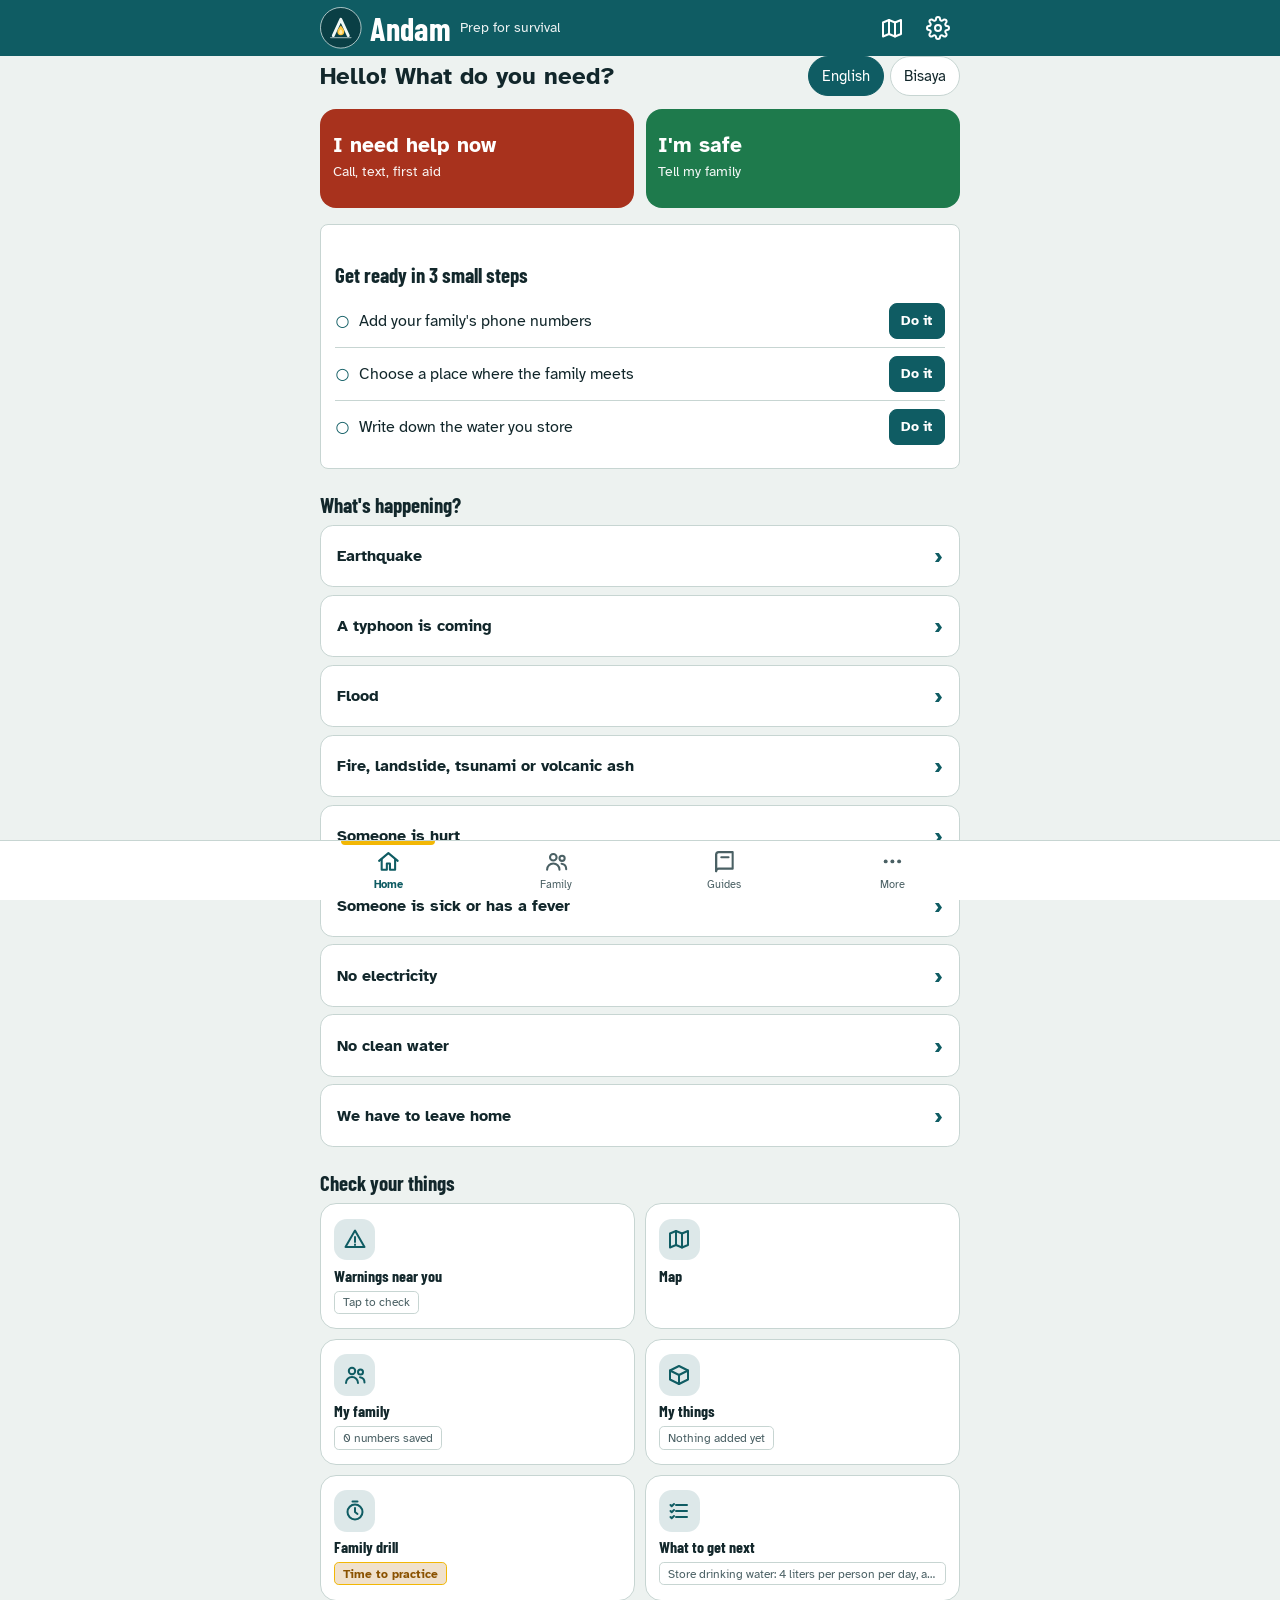
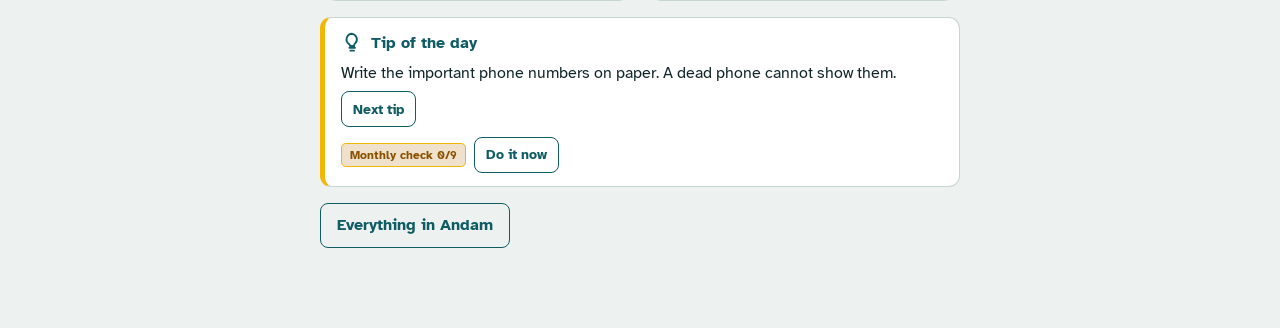
==== andam-offline.html @ 9760df94 "Add files via upload" ====
<!doctype html>
<html lang="en">
<head>
<meta charset="utf-8">
<meta name="viewport" content="width=device-width,initial-scale=1,viewport-fit=cover">
<title>Andam – Prep for survival</title>
<meta name="description" content="A family readiness plan, shopping checklist, and emergency guides that work without internet.">
<meta name="theme-color" content="#0F5C63">
<meta name="apple-mobile-web-app-capable" content="yes">
<meta name="mobile-web-app-capable" content="yes">
<meta name="apple-mobile-web-app-title" content="Andam">
<meta name="apple-mobile-web-app-status-bar-style" content="black-translucent">
<meta name="robots" content="noindex">
<link rel="icon" href="[data-uri]">
<link rel="apple-touch-icon" href="[data-uri]">
<style>@font-face{font-family:"Atkinson Hyperlegible";src:url([data-uri]) format("woff2");font-weight:400;font-style:normal;font-display:swap}
@font-face{font-family:"Atkinson Hyperlegible";src:url([data-uri]) format("woff2");font-weight:700;font-style:normal;font-display:swap}
@font-face{font-family:"Barlow Condensed";src:url([data-uri]) format("woff2");font-weight:600;font-style:normal;font-display:swap}
@font-face{font-family:"Barlow Condensed";src:url([data-uri]) format("woff2");font-weight:700;font-style:normal;font-display:swap}

:root{
  --bg:#EDF2F0; --surface:#FFFFFF; --ink:#12272B; --muted:#4A6064; --line:#C7D5D2;
  --accent:#0F5C63; --accent-ink:#FFFFFF; --accent-soft:#D8EAEA;
  --signal:#F2B705; --signal-ink:#2F2300;
  --p1:#F2B705; --p2:#0F5C63; --p3:#6E8C93;
  --danger:#A8321D; --ok:#1E7A4C;
  --shadow:0 -1px 0 var(--line);
  --head:"Barlow Condensed","Arial Narrow",system-ui,sans-serif;
  --body:"Atkinson Hyperlegible",system-ui,-apple-system,"Segoe UI",Roboto,sans-serif;
}
@media (prefers-color-scheme:dark){
  :root:not([data-theme="light"]){
    --bg:#0B181B; --surface:#12262A; --ink:#E6F0EE; --muted:#9DB4B1; --line:#274349;
    --accent:#5CC2C8; --accent-ink:#062A2D; --accent-soft:#17383C;
    --p2:#5CC2C8; --p3:#8FB0B7; --danger:#FF8C73; --ok:#6FD39B;
  }
}
:root[data-theme="dark"]{
  --bg:#0B181B; --surface:#12262A; --ink:#E6F0EE; --muted:#9DB4B1; --line:#274349;
  --accent:#5CC2C8; --accent-ink:#062A2D; --accent-soft:#17383C;
  --p2:#5CC2C8; --p3:#8FB0B7; --danger:#FF8C73; --ok:#6FD39B;
}

*{box-sizing:border-box}
html{font-size:100%;-webkit-text-size-adjust:100%;scroll-padding-top:5rem}
html[data-size="l"]{font-size:118%}
html[data-size="xl"]{font-size:136%}
body{margin:0;background:var(--bg);color:var(--ink);font:400 1rem/1.5 var(--body);
  padding-bottom:calc(5rem + env(safe-area-inset-bottom))}
button,input,select,textarea{font:inherit;color:inherit}
button{cursor:pointer}
a{color:var(--accent)}
:focus-visible{outline:3px solid var(--signal);outline-offset:2px;border-radius:.25rem}
.wrap{max-width:42rem;margin:0 auto;padding:0 1rem}
[hidden]{display:none!important}

/* top bar */
.top{position:sticky;top:0;z-index:20;background:var(--accent);color:var(--accent-ink);
  padding-top:env(safe-area-inset-top)}
:root[data-theme="dark"] .top, :root:not([data-theme="light"]) .top{}
.top .wrap{display:flex;align-items:center;justify-content:space-between;min-height:3.5rem;gap:.75rem}
.brand{display:flex;align-items:center;gap:.55rem;min-width:0}
.brand .logo{height:2.6rem;width:2.6rem;flex:none}
.brand h1{margin:0;font:700 2rem/1 var(--head);letter-spacing:.01em}
.brand span{font-size:.9rem;opacity:.92;white-space:nowrap;overflow:hidden;text-overflow:ellipsis}
.hbtns{display:flex;gap:.1rem}
.icon-btn{width:2.75rem;height:2.75rem;display:grid;place-items:center;border-radius:.6rem;
  background:transparent;border:0;color:inherit}
.icon-btn:hover{background:rgba(255,255,255,.14)}
.icon-btn svg{width:1.5rem;height:1.5rem}
@media (prefers-color-scheme:dark){ :root:not([data-theme="light"]) .top{background:#0F3F45;color:#E6F0EE} }
:root[data-theme="dark"] .top{background:#0F3F45;color:#E6F0EE}

/* views */
main{padding-top:1rem}
.view>h2{margin:.25rem 0 .25rem;font:700 1.75rem/1.1 var(--head)}
.lede{margin:0 0 1rem;color:var(--muted);max-width:36rem}
h3{font:700 1.3rem/1.15 var(--head);margin:1.5rem 0 .5rem}
.sec{margin:1.25rem 0}
.hint{color:var(--muted);font-size:.9rem}

/* readiness bar: three phase segments */
.tide{display:grid;grid-template-columns:repeat(3,1fr);gap:.5rem;margin:.75rem 0 1rem}
.seg .bar{height:.8rem;background:var(--line);border-radius:.25rem;overflow:hidden}
.seg .bar i{display:block;height:100%;transition:width .35s ease}
.seg:nth-child(1) i{background:var(--p1)}
.seg:nth-child(2) i{background:var(--p2)}
.seg:nth-child(3) i{background:var(--p3)}
.seg b{display:block;font:700 1.05rem/1.2 var(--head);margin-top:.3rem}
.seg small{color:var(--muted);font-size:.8rem}

.nextup{display:flex;gap:.75rem;align-items:flex-start;padding:.75rem .9rem;background:var(--surface);
  border-left:.4rem solid var(--signal);border-radius:.25rem;margin:0 0 1rem}
.nextup b{font:700 1.05rem/1.2 var(--head);display:block}
.nextup p{margin:.1rem 0 0}

.budget{display:grid;grid-template-columns:repeat(3,1fr);gap:.5rem;margin:0 0 1rem}
.budget div{background:var(--surface);border:1px solid var(--line);border-radius:.4rem;padding:.5rem .6rem}
.budget small{display:block;color:var(--muted);font-size:.78rem}
.budget b{font:700 1.25rem/1.2 var(--head)}

.chips{display:flex;flex-wrap:wrap;gap:.4rem;margin:0 0 .75rem}
.chip{border:1.5px solid var(--line);background:var(--surface);color:var(--ink);padding:.4rem .8rem;border-radius:2rem;min-height:2.5rem;font-size:.92rem}
.chip[aria-pressed="true"]{background:var(--accent);border-color:var(--accent);color:var(--accent-ink)}

/* category accordions */
.cat{border-top:2px solid var(--ink);margin-top:.5rem}
.cat>summary{list-style:none;display:grid;grid-template-columns:1fr auto auto;gap:.25rem .75rem;align-items:center;
  padding:.8rem 0;cursor:pointer;min-height:3rem}
.cat>summary::-webkit-details-marker{display:none}
.cat>summary h3{margin:0;font-size:1.5rem}
.cat .count{font:700 1.1rem/1 var(--head);color:var(--muted)}
.cat .chev{width:1.2rem;height:1.2rem;transition:transform .2s}
.cat[open] .chev{transform:rotate(180deg)}
.cat .mini{grid-column:1/-1;height:.28rem;background:var(--line);border-radius:.2rem;overflow:hidden}
.cat .mini i{display:block;height:100%;background:var(--accent)}
.cat .blurb{margin:0 0 .5rem;color:var(--muted);font-size:.95rem}

.item{border-top:1px solid var(--line);padding:.6rem 0}
.row{display:grid;grid-template-columns:auto 1fr auto;gap:.75rem;align-items:start}
.chk{appearance:none;-webkit-appearance:none;width:1.9rem;height:1.9rem;margin:.1rem 0 0;border:2px solid var(--muted);
  border-radius:.45rem;background:var(--surface);display:grid;place-content:center;cursor:pointer;flex:none}
.chk:checked{background:var(--accent);border-color:var(--accent)}
.chk:checked::after{content:"";width:.95rem;height:.5rem;border-left:3px solid var(--accent-ink);
  border-bottom:3px solid var(--accent-ink);transform:rotate(-45deg) translate(1px,-2px)}
.item label.t{display:block;cursor:pointer;padding:.15rem 0;line-height:1.35}
.item.done label.t{color:var(--muted);text-decoration:line-through;text-decoration-thickness:1px}
.meta{display:flex;flex-wrap:wrap;gap:.35rem;margin-top:.3rem}
.tag{font-size:.78rem;line-height:1;padding:.28rem .5rem;border-radius:.3rem;border:1px solid var(--line);color:var(--muted);background:transparent}
.tag.p1{background:var(--signal);border-color:var(--signal);color:var(--signal-ink);font-weight:700}
.tag.price{color:var(--ink)}
.more{border:0;background:transparent;color:var(--accent);padding:.5rem;min-height:2.5rem;border-radius:.4rem;font-size:.9rem;text-decoration:underline;text-underline-offset:3px}
.detail{margin:.4rem 0 .4rem 2.65rem;padding:.7rem .8rem;background:var(--surface);border:1px solid var(--line);border-radius:.4rem;font-size:.95rem}
.detail dl{margin:0;display:grid;gap:.4rem}
.detail dt{font-weight:700}
.detail dd{margin:0}
.field{display:block;margin:.6rem 0 0}
.field span{display:block;font-size:.85rem;color:var(--muted);margin-bottom:.2rem}
input[type=text],input[type=tel],input[type=number],input[type=date],select,textarea{
  width:100%;padding:.6rem .7rem;border:1.5px solid var(--line);border-radius:.45rem;background:var(--surface);min-height:2.75rem}
textarea{min-height:5rem;resize:vertical}
.addrow{display:grid;grid-template-columns:1fr auto auto;gap:.5rem;margin:.6rem 0 1rem}
.btn{border:1.5px solid var(--accent);background:var(--accent);color:var(--accent-ink);padding:.6rem 1rem;border-radius:.5rem;min-height:2.75rem;font-weight:700}
.btn.ghost{background:transparent;color:var(--accent)}
.btn.danger{border-color:var(--danger);color:var(--danger);background:transparent}
.btn.small{padding:.35rem .7rem;min-height:2.25rem;font-size:.9rem}

/* plain list blocks for family / comms */
.block{background:var(--surface);border:1px solid var(--line);border-radius:.5rem;padding:.9rem;margin:.75rem 0}
.block h4{margin:0 0 .4rem;font:700 1.25rem/1.15 var(--head)}
.grid2{display:grid;grid-template-columns:1fr 1fr;gap:.6rem}
@media (max-width:30rem){.grid2{grid-template-columns:1fr}}
.person{border-top:1px solid var(--line);padding:.9rem 0}
.person:first-of-type{border-top:0}
.actions{display:flex;gap:.5rem;flex-wrap:wrap;margin-top:.6rem}
a.btn{display:inline-flex;align-items:center;text-decoration:none}
.layer{border-top:1px solid var(--line);padding:.75rem 0}
.layer:first-child{border-top:0}
.layer h4{margin:0}
.layer p{margin:.2rem 0 .4rem}

/* guides */
.guide{border-top:1px solid var(--line)}
.guide>summary{list-style:none;cursor:pointer;padding:.9rem 0;font:700 1.35rem/1.2 var(--head);display:flex;justify-content:space-between;align-items:center;min-height:3rem}
.guide>summary::-webkit-details-marker{display:none}
.guide>summary::after{content:"+";font:700 1.6rem/1 var(--head);color:var(--accent)}
.guide[open]>summary::after{content:"–"}
.guide .body{padding:0 0 1rem}
.guide ol,.guide ul{padding-left:1.3rem;margin:.4rem 0}
.guide li{margin:.35rem 0}
.guide h4{font:700 1.15rem/1.2 var(--head);margin:1rem 0 .2rem}
.callout{border-left:.4rem solid var(--danger);padding:.5rem .8rem;background:var(--surface);margin:.6rem 0;border-radius:.25rem}

/* bottom nav */
.nav{position:fixed;inset:auto 0 0 0;z-index:30;background:var(--surface);box-shadow:var(--shadow);
  padding-bottom:env(safe-area-inset-bottom)}
.nav .wrap{display:grid;grid-template-columns:repeat(var(--n,4),1fr);padding:0}
.nav button[hidden]{display:none}
.nav button{border:0;background:transparent;display:flex;flex-direction:column;align-items:center;gap:.15rem;
  padding:.5rem .1rem .45rem;min-height:3.6rem;font-size:.7rem;color:var(--muted);position:relative}
.nav svg{width:1.55rem;height:1.55rem}
.nav button[aria-current="page"]{color:var(--accent);font-weight:700}
.nav button[aria-current="page"]::before{content:"";position:absolute;top:0;left:22%;right:22%;height:.25rem;background:var(--signal);border-radius:0 0 .25rem .25rem}

/* settings dialog */
dialog{border:0;border-radius:.8rem;padding:0;width:min(34rem,94vw);max-height:90vh;background:var(--bg);color:var(--ink)}
dialog::backdrop{background:rgba(5,20,22,.6)}
.dlg{padding:1rem 1rem 1.25rem;overflow:auto;max-height:90vh}
.dlg h2{margin:0 0 .5rem;font:700 1.75rem/1.1 var(--head)}
.dlg h3{font-size:1.2rem;margin:1.25rem 0 .4rem}
.seg-choice{display:flex;gap:.4rem;flex-wrap:wrap}
.status{display:inline-block;padding:.25rem .6rem;border-radius:.3rem;font-size:.85rem;background:var(--accent-soft);color:var(--ink)}

.toast{position:fixed;left:50%;bottom:calc(5.2rem + env(safe-area-inset-bottom));transform:translateX(-50%);
  background:var(--ink);color:var(--bg);padding:.6rem 1rem;border-radius:.5rem;z-index:50;max-width:90vw;font-size:.92rem}

.empty{padding:1rem;border:1.5px dashed var(--line);border-radius:.5rem;color:var(--muted)}



/* ---------- Levels ---------- */
.mini{margin:.8rem 0 .3rem;font-size:.85rem;color:var(--muted)}
.goalchips .chip{display:flex;flex-direction:column;align-items:flex-start;line-height:1.15;border-radius:.6rem;padding:.45rem .8rem}
.goalchips .chip small{font-size:.72rem;opacity:.85}
.hero{display:flex;align-items:center;gap:1rem;background:var(--surface);border:1px solid var(--line);border-radius:.6rem;padding:.8rem 1rem;margin:.75rem 0}
.hero b{display:block;font:700 1.3rem/1.15 var(--head)}
.hero small{color:var(--muted)}
.ring{width:5.4rem;height:5.4rem;flex:none}
.ring circle{fill:none;stroke-width:8}
.ring-bg{stroke:var(--line)}
.ring-fg{stroke:var(--accent);stroke-linecap:round;transform:rotate(-90deg);transform-origin:40px 40px;transition:stroke-dasharray .6s ease}
.ring text{font:700 20px var(--head);fill:var(--ink)}

.tiles{display:grid;grid-template-columns:repeat(2,minmax(0,1fr));gap:.55rem;margin:.75rem 0}
.tile{display:grid;grid-template-columns:auto 1fr;grid-template-areas:"i b" "i s" "t t";gap:.1rem .6rem;align-items:center;text-align:left;
  background:var(--surface);color:var(--ink);border:1.5px solid var(--line);border-radius:.6rem;padding:.65rem;min-height:5.2rem}
.tile .ico{grid-area:i}
.tile b{grid-area:b;font:700 1.12rem/1.1 var(--head)}
.tile .steps{grid-area:s;justify-self:start}
.tile small{grid-area:t;color:var(--muted);font-size:.78rem;margin-top:.15rem}
.tile.gap{border-color:var(--signal)}
.tile.ok{border-color:var(--ok)}
.tile:active{transform:scale(.98)}
.ico{width:2.3rem;height:2.3rem;color:var(--accent);flex:none}
.steps{display:flex;gap:3px;align-items:flex-end;height:1.1rem}
.steps i{display:block;width:.5rem;background:var(--line);border-radius:2px;transform-origin:bottom}
.steps i:nth-child(1){height:35%}.steps i:nth-child(2){height:58%}.steps i:nth-child(3){height:80%}.steps i:nth-child(4){height:100%}
.steps i.on{background:var(--accent)}
.steps i.g{box-shadow:0 -3px 0 var(--signal)}
.nextlist{list-style:none;margin:0;padding:0}
.nextlist li{border-top:1px solid var(--line)}
.nextlist li:first-child{border-top:0}
.linkbtn{border:0;background:transparent;color:var(--ink);text-align:left;padding:.55rem 0;min-height:2.75rem;width:100%;line-height:1.3}
.linkbtn b{color:var(--accent)}

.lad{border-top:1px solid var(--line);scroll-margin-top:4.5rem}
.lad>summary{list-style:none;cursor:pointer;display:grid;grid-template-columns:auto 1fr auto;gap:.7rem;align-items:center;padding:.8rem 0;min-height:3.4rem}
.lad>summary::-webkit-details-marker{display:none}
.lad .lt b{display:block;font:700 1.35rem/1.1 var(--head)}
.lad .lt small{color:var(--muted);font-size:.82rem}
.lbody{padding:0 0 1rem}
.lbody .intro{margin:.2rem 0 .8rem;color:var(--muted)}
.rung{background:var(--surface);border:1px solid var(--line);border-left:6px solid var(--accent);border-radius:.5rem;padding:.75rem .85rem;margin:.65rem 0}
.rung.beyond{border-style:dashed;border-left-style:solid}
.rung.done{background:var(--accent-soft)}
.rhead{display:grid;grid-template-columns:auto 1fr;gap:.7rem;align-items:start}
.rhead label{cursor:pointer;display:flex;flex-wrap:wrap;gap:.35rem .45rem;align-items:center;line-height:1.3}
.hz{font:700 .85rem/1 var(--head);letter-spacing:.04em;text-transform:uppercase;padding:.28rem .5rem;border-radius:.3rem}
.hz.h1{background:var(--signal);color:var(--signal-ink)}
.hz.h2{background:var(--accent);color:var(--accent-ink)}
.hz.h3{background:var(--ink);color:var(--bg)}
.hz.h4{background:var(--ok);color:var(--bg)}
.sz{font-size:.8rem;color:var(--muted);border:1px solid var(--line);padding:.2rem .45rem;border-radius:2rem}
.rt{flex-basis:100%;font-weight:700}
.rung .cov{margin:.5rem 0 .2rem;color:var(--muted);font-size:.93rem}
.rung ul{margin:.3rem 0 .4rem;padding-left:1.2rem}
.rung li{margin:.25rem 0}
.rung .calc{margin:.4rem 0;padding:.5rem .65rem;background:var(--bg);border-radius:.35rem;font-size:.93rem}
.rung .note{margin:.4rem 0 0;font-size:.9rem;color:var(--muted)}
.tag.est{border-color:var(--signal);color:var(--ink)}
.src{font-size:.78rem;color:var(--muted);margin:.8rem 0 0}

/* icon animations: only while a section is open or a tile is pressed, to save battery */
.ico *{transform-box:fill-box;transform-origin:center}
.ico .a-grow{transform-origin:50% 100%}
.a-bolt,.a-lamp,.a-flame{fill:var(--signal)}
.a-flame{stroke:var(--accent)}
.a-steam,.a-arc,.a-drip{opacity:.9}
@keyframes ico-steam{0%{transform:translateY(2px);opacity:0}40%{opacity:1}100%{transform:translateY(-3px);opacity:0}}
@keyframes ico-spin{to{transform:rotate(360deg)}}
@keyframes ico-pulse{0%,100%{transform:scale(1)}50%{transform:scale(1.14)}}
@keyframes ico-drip{0%{transform:translateY(-3px);opacity:0}30%{opacity:1}100%{transform:translateY(4px);opacity:0}}
@keyframes ico-wave{0%,100%{transform:translateX(-1.2px)}50%{transform:translateX(1.2px)}}
@keyframes ico-grow{0%{transform:scaleY(.15)}60%,100%{transform:scaleY(1)}}
@keyframes ico-flame{0%,100%{transform:scale(1,1) skewX(0)}30%{transform:scale(.94,1.08) skewX(4deg)}65%{transform:scale(1.05,.95) skewX(-4deg)}}
@keyframes ico-arc{0%{opacity:0;transform:scale(.7)}35%{opacity:1}100%{opacity:0;transform:scale(1.1)}}
@keyframes ico-beat{0%,100%{transform:scale(1)}14%{transform:scale(1.14)}28%{transform:scale(1)}42%{transform:scale(1.08)}}
@keyframes ico-buzz{0%,100%{transform:translateX(0)}25%{transform:translateX(-.5px)}75%{transform:translateX(.5px)}}
@keyframes ico-flick{0%,100%{opacity:1}45%{opacity:.35}55%{opacity:1}72%{opacity:.6}}
:is(.tile:hover,.tile:focus-visible,.tile:active,.lad[open]>summary) .a-steam{animation:ico-steam 2.2s ease-in-out infinite}
:is(.tile:hover,.tile:focus-visible,.tile:active,.lad[open]>summary) .a-steam.s2{animation-delay:.5s}
:is(.tile:hover,.tile:focus-visible,.tile:active,.lad[open]>summary) .a-steam.s3{animation-delay:1s}
:is(.tile:hover,.tile:focus-visible,.tile:active,.lad[open]>summary) .a-rays{animation:ico-spin 10s linear infinite}
:is(.tile:hover,.tile:focus-visible,.tile:active,.lad[open]>summary) .a-core{animation:ico-pulse 2.4s ease-in-out infinite}
:is(.tile:hover,.tile:focus-visible,.tile:active,.lad[open]>summary) .a-drop{animation:ico-pulse 2.6s ease-in-out infinite}
:is(.tile:hover,.tile:focus-visible,.tile:active,.lad[open]>summary) .a-wave{animation:ico-wave 1.6s ease-in-out infinite}
:is(.tile:hover,.tile:focus-visible,.tile:active,.lad[open]>summary) .a-buzz{animation:ico-buzz .18s linear infinite}
:is(.tile:hover,.tile:focus-visible,.tile:active,.lad[open]>summary) .a-bolt{animation:ico-flick 1.4s steps(1) infinite}
:is(.tile:hover,.tile:focus-visible,.tile:active,.lad[open]>summary) .a-grow{animation:ico-grow 2.6s ease-out infinite}
:is(.tile:hover,.tile:focus-visible,.tile:active,.lad[open]>summary) .a-lamp{animation:ico-flick 2.2s ease-in-out infinite}
:is(.tile:hover,.tile:focus-visible,.tile:active,.lad[open]>summary) .a-arc{animation:ico-arc 1.8s ease-out infinite}
:is(.tile:hover,.tile:focus-visible,.tile:active,.lad[open]>summary) .a-arc.w2{animation-delay:.6s}
:is(.tile:hover,.tile:focus-visible,.tile:active,.lad[open]>summary) .a-beat{animation:ico-beat 1.6s ease-in-out infinite}
:is(.tile:hover,.tile:focus-visible,.tile:active,.lad[open]>summary) .a-flame{animation:ico-flame 1s ease-in-out infinite}
:is(.tile:hover,.tile:focus-visible,.tile:active,.lad[open]>summary) .a-drip{animation:ico-drip 1.6s ease-in infinite}

/* one-time entrance when the Levels tab opens */
@keyframes lv-tile{from{opacity:0;transform:translateY(8px)}}
@keyframes lv-step{from{transform:scaleY(0)}}
@keyframes lv-ring{from{stroke-dasharray:0 214}}
@keyframes lv-pop{0%{transform:scale(1)}40%{transform:scale(1.35)}100%{transform:scale(1)}}
@keyframes lv-dot{0%,100%{transform:translateY(0)}50%{transform:translateY(-2px)}}
.enter .tile{animation:lv-tile .4s ease both}
.enter .tile:nth-child(2){animation-delay:.05s}.enter .tile:nth-child(3){animation-delay:.1s}.enter .tile:nth-child(4){animation-delay:.15s}
.enter .tile:nth-child(5){animation-delay:.2s}.enter .tile:nth-child(6){animation-delay:.25s}.enter .tile:nth-child(7){animation-delay:.3s}
.enter .tile:nth-child(8){animation-delay:.35s}.enter .tile:nth-child(9){animation-delay:.4s}.enter .tile:nth-child(10){animation-delay:.45s}
.enter .steps i{animation:lv-step .5s ease both;animation-delay:.2s}
.enter .ring-fg{animation:lv-ring 1s ease-out both}
.chk.pop{animation:lv-pop .35s ease}
.nav button[aria-current="page"] .lvl-dot{animation:lv-dot 1.2s ease-in-out 2}


/* ---------- Guides: step by step ---------- */
.grp{font:700 1.5rem/1.1 var(--head);margin:1.6rem 0 .3rem;color:var(--accent)}
.guide.hw>summary{display:grid;grid-template-columns:auto 1fr auto;gap:.7rem;align-items:center}
.guide.hw .lt b{display:block;font:700 1.3rem/1.15 var(--head)}
.guide.hw .lt small{display:block;color:var(--muted);font:400 .82rem/1.2 var(--body);margin-top:.15rem}
.guide.hw .intro{margin:.2rem 0 .5rem}
.facts{display:flex;flex-wrap:wrap;gap:.3rem .9rem;margin:.2rem 0 .6rem;font-size:.88rem;color:var(--muted)}
.hh{margin:1rem 0 .3rem;font:700 1.25rem/1.1 var(--head)}
.buylist,.steplist{list-style:none;margin:0;padding:0}
.buylist li{display:grid;grid-template-columns:auto 1fr;gap:.7rem;align-items:start;padding:.55rem 0;border-top:1px solid var(--line)}
.buylist li:first-child{border-top:0}
.buylist label{cursor:pointer;line-height:1.3}
.buylist .pr{display:block;font-size:.88rem;color:var(--ink);margin-top:.2rem}
.buylist .nt{display:block;font-size:.85rem;color:var(--muted);margin-top:.15rem}
.buylist li.done b{color:var(--muted);text-decoration:line-through;text-decoration-thickness:1px}
.steplist>li{padding:.7rem 0;border-top:1px solid var(--line)}
.steplist>li:first-child{border-top:0}
.srow{display:grid;grid-template-columns:auto 1fr;gap:.7rem;align-items:start}
.srow label{cursor:pointer;display:grid;grid-template-columns:auto 1fr;gap:.6rem;align-items:start}
.num{display:grid;place-content:center;width:1.7rem;height:1.7rem;border-radius:50%;background:var(--accent);color:var(--accent-ink);font:700 .95rem/1 var(--head)}
.stx b{display:block;line-height:1.25}
.stx span{display:block;color:var(--muted);font-size:.95rem;margin-top:.15rem;line-height:1.4}
.steplist li.done .stx b{text-decoration:line-through;text-decoration-thickness:1px;color:var(--muted)}
.steplist li.done .num{background:var(--ok);color:var(--bg)}
.cmd{margin:.5rem 0 .2rem 2.4rem;padding:.7rem;background:var(--ink);color:var(--bg);border-radius:.4rem;font:.78rem/1.4 ui-monospace,Menlo,Consolas,monospace;white-space:pre-wrap;word-break:break-all;user-select:all}
.warnbox{margin:1rem 0 .4rem;padding:.7rem .9rem;border:1.5px solid var(--danger);border-radius:.5rem;background:var(--surface)}
.warnbox b{color:var(--danger);font:700 1.1rem/1 var(--head)}
.warnbox ul{margin:.3rem 0 0;padding-left:1.1rem}
.glinks{display:flex;flex-direction:column;gap:.4rem;align-items:flex-start;margin:0 0 .8rem}
.glinks .btn{text-align:left;line-height:1.2}
.gloss{margin:.4rem 0}
.gloss div{padding:.55rem 0;border-top:1px solid var(--line)}
.gloss dt{font-weight:700;color:var(--accent)}
.gloss dd{margin:.1rem 0 0}

/* calculator */
.crow{padding:.6rem 0;border-top:1px solid var(--line)}
.cname{font-weight:700;margin-bottom:.3rem;line-height:1.25}
.cin{display:grid;grid-template-columns:repeat(3,1fr);gap:.4rem}
.cin label{font-size:.75rem;color:var(--muted)}
.cin input{margin-top:.15rem;padding:.4rem;min-height:2.5rem}
.calcout{margin-top:.8rem;padding:.8rem;background:var(--accent-soft);border-radius:.5rem}
.res div{padding:.45rem 0;border-top:1px solid var(--line)}
.res div:first-child{border-top:0}
.res dt{font-size:.85rem;color:var(--muted)}
.res dd{margin:.1rem 0 0;font-weight:700}

/* figures */
.fig{margin:.6rem 0 .3rem;padding:.4rem;background:var(--surface);border:1px solid var(--line);border-radius:.5rem}
.fig svg{display:block;width:100%;height:auto;color:var(--ink)}
.fig figcaption{font-size:.85rem;color:var(--muted);padding:.35rem .25rem .1rem;line-height:1.35}
.figsvg .o{fill:none;stroke:var(--ink);stroke-width:1.8;stroke-linejoin:round;stroke-linecap:round}
.figsvg .thick{stroke-width:3.5}
.figsvg .dash{stroke-dasharray:5 4}
.figsvg .fa{fill:var(--accent-soft)}
.figsvg .fb{fill:var(--accent)}
.figsvg .fs{fill:var(--signal)}
.figsvg .fg{fill:var(--line)}
.figsvg .fw{fill:var(--accent);fill-opacity:.3;stroke:none}
.figsvg .soil{fill:var(--line);fill-opacity:.7}
.figsvg .soil2{fill:var(--line);fill-opacity:1}
.figsvg .mulch{fill:var(--signal);fill-opacity:.7}
.figsvg .gl{fill:none;stroke:var(--accent-soft);stroke-width:1.2}
.figsvg .bunk{fill:var(--bg)}
.figsvg .wp{fill:none;stroke:var(--accent);stroke-width:4}
.figsvg .wt{stroke:var(--accent)}
.figsvg .saferoom{fill:var(--accent-soft);stroke:var(--accent);stroke-width:3}
.figsvg .win{fill:none;stroke:var(--accent);stroke-width:6;stroke-opacity:.55}
.figsvg .strap{fill:none;stroke:var(--ink);stroke-width:3.5;stroke-dasharray:2 5;stroke-linecap:round}
.figsvg .fl{fill:none;stroke:var(--accent);stroke-width:2.2;stroke-linecap:round}
.figsvg .fl.y{stroke:var(--signal)}
.figsvg .fl.r,.figsvg .fh.r{stroke:var(--danger)}
.figsvg .fl.dash{stroke-dasharray:5 4}
.figsvg .fh{fill:var(--accent)}
.figsvg .fh.y{fill:var(--signal)}
.figsvg .fh.r{fill:var(--danger)}
.figsvg .ft{font:700 11.5px var(--body);fill:var(--ink)}
.figsvg .ft.m{font-weight:400;fill:var(--muted)}
.figsvg .ft.d{fill:var(--danger)}
@keyframes fig-dash{to{stroke-dashoffset:-18}}
@keyframes fig-flame{0%,100%{transform:scale(1,1)}40%{transform:scale(.92,1.1)}70%{transform:scale(1.06,.94)}}
.guide[open] .figsvg .fl.flow{stroke-dasharray:5 4;animation:fig-dash .9s linear infinite}
.guide[open] .figsvg .ani-flame{transform-box:fill-box;transform-origin:50% 100%;animation:fig-flame 1s ease-in-out infinite}
@keyframes ico-led{0%,100%{opacity:1}50%{opacity:.25}}
@keyframes ico-handle{0%,100%{transform:translateY(0)}50%{transform:translateY(-1.5px)}}
:is(.tile:hover,.tile:focus-visible,.tile:active,.lad[open]>summary,.guide.hw[open]>summary) .a-led{animation:ico-led 1.2s steps(1) infinite}
:is(.tile:hover,.tile:focus-visible,.tile:active,.lad[open]>summary,.guide.hw[open]>summary) .a-handle{animation:ico-handle 1s ease-in-out infinite}
.guide.hw[open]>summary .a-steam{animation:ico-steam 2.2s ease-in-out infinite}
.guide.hw[open]>summary .a-rays{animation:ico-spin 10s linear infinite}
.guide.hw[open]>summary .a-core{animation:ico-pulse 2.4s ease-in-out infinite}
.guide.hw[open]>summary .a-drop{animation:ico-pulse 2.6s ease-in-out infinite}
.guide.hw[open]>summary .a-buzz{animation:ico-buzz .18s linear infinite}
.guide.hw[open]>summary .a-grow{animation:ico-grow 2.6s ease-out infinite}
.guide.hw[open]>summary .a-lamp{animation:ico-flick 2.2s ease-in-out infinite}
.guide.hw[open]>summary .a-arc{animation:ico-arc 1.8s ease-out infinite}
.guide.hw[open]>summary .a-beat{animation:ico-beat 1.6s ease-in-out infinite}
.guide.hw[open]>summary .a-flame{animation:ico-flame 1s ease-in-out infinite}
.guide.hw[open]>summary .a-drip{animation:ico-drip 1.6s ease-in infinite}
.guide.hw .ico{width:2.1rem;height:2.1rem}

/* animations off: setting or phone's reduce-motion */
:root[data-motion="off"] *,:root[data-motion="off"] *::before,:root[data-motion="off"] *::after{animation:none!important;transition:none!important}
@media (prefers-reduced-motion:reduce){*{transition:none!important;animation:none!important}}

@media print{
  .ico *,.figsvg *{animation:none!important}
  .top,.nav,.toast,.chips,.addrow,.more,.btn,.icon-btn{display:none!important}
  body{background:#fff;color:#000;padding:0}
  .cat{break-inside:avoid-page}
  .detail{border-color:#999}
  :root{--bg:#fff;--surface:#fff;--ink:#000;--muted:#333;--line:#999}
  .view{display:block!important}
}

/* ---- v4: photos, stock dates, places, print sheet ---- */
.phrow{grid-column:2;display:flex;align-items:center;gap:.6rem;flex-wrap:wrap;margin-top:.3rem}
.phbtn{font-size:.82rem;color:var(--accent);border:1px dashed var(--accent);border-radius:.3rem;padding:.3rem .55rem;cursor:pointer}
.ph{position:relative;display:inline-block}
.ph:empty{display:none}
.ph img{width:64px;height:64px;object-fit:cover;border-radius:.35rem;border:1px solid var(--line);display:block;cursor:zoom-in}
.ph.big img{width:min(100%,320px);height:auto;max-height:70vh;cursor:zoom-out}
.phx{position:absolute;top:-.4rem;right:-.4rem;width:1.5rem;height:1.5rem;border-radius:50%;border:1px solid var(--line);background:var(--surface);color:var(--ink);font-size:1rem;line-height:1;cursor:pointer}
.tag.bad{background:var(--danger);border-color:var(--danger);color:#fff;font-weight:700}
.tag.soon{background:var(--signal);border-color:var(--signal);color:var(--signal-ink);font-weight:700}
.stk .actions{align-items:center}
.coords{font:600 .95rem/1.3 var(--body, inherit);margin:.4rem 0 0;letter-spacing:.02em}
a.btn{display:inline-block;text-decoration:none;text-align:center}
#sheet{display:none}
@media print{
  body.print-sheet header.top,body.print-sheet #app,body.print-sheet .nav,body.print-sheet .toast{display:none!important}
  body.print-sheet #sheet{display:block;color:#000;font-size:11pt;line-height:1.35}
  #sheet h1{font-size:20pt;margin:0 0 .4rem}
  #sheet h2{font-size:12pt;margin:.6rem 0 .2rem;border-bottom:1px solid #000}
  #sheet ul{margin:.2rem 0;padding-left:1.1rem}
  #sheet .sg{display:grid;grid-template-columns:1fr 1fr;gap:0 1.2rem}
  #sheet .blank{color:#666}
  #sheet .foot{font-size:9pt;color:#444;margin-top:.8rem}
}

/* ---- v4: animated picture-guides in the Quick guides ---- */
.figsvg .ft.s{font-size:11px}
.figsvg .ft.xl{font-size:22px;font-family:var(--head)}
.figsvg.q .pn{transition:opacity .3s}
.q-flame,.q-pulse,.q-rise,.q-sip{transform-box:fill-box}
.q-flame{transform-origin:50% 100%}
.q-pulse{transform-origin:50% 50%}
.q-rise,.q-sip{transform-origin:50% 100%}
@keyframes q-seq{0%,30%{opacity:1}36%,94%{opacity:.3}100%{opacity:1}}
@keyframes q-press{to{transform:translateY(8px)}}
@keyframes q-hold{50%{transform:translateY(4px)}}
@keyframes q-drop{0%{transform:translateY(0);opacity:0}15%{opacity:1}100%{transform:translateY(32px);opacity:0}}
@keyframes q-bubble{0%{transform:translateY(8px);opacity:0}30%{opacity:1}100%{transform:translateY(-10px);opacity:0}}
@keyframes q-steam{0%{transform:translateY(6px);opacity:0}50%{opacity:.9}100%{transform:translateY(-8px);opacity:0}}
@keyframes q-shake{0%{transform:translateX(-3px)}100%{transform:translateX(3px)}}
@keyframes q-wind{0%{transform:translateX(-14px);opacity:0}30%{opacity:1}100%{transform:translateX(20px);opacity:0}}
@keyframes q-rain{0%{transform:translate(0,-6px);opacity:0}30%{opacity:1}100%{transform:translate(-5px,12px);opacity:0}}
@keyframes q-rise{from{transform:scaleY(.25)}to{transform:scaleY(1)}}
@keyframes q-tick{to{transform:rotate(360deg)}}
@keyframes q-pulse{0%,100%{transform:scale(1)}50%{transform:scale(1.4)}}
@keyframes q-spark{0%,100%{opacity:1}50%{opacity:.15}}
@keyframes q-sip{0%,15%{transform:scaleY(1)}30%,45%{transform:scaleY(.78)}60%,75%{transform:scaleY(.56)}90%,100%{transform:scaleY(.36)}}
@keyframes q-blink3{0%,8%{opacity:1}9%,20%{opacity:.1}21%,28%{opacity:1}29%,40%{opacity:.1}41%,48%{opacity:1}49%,100%{opacity:.1}}
.guide[open] .figsvg.q .pn{animation:q-seq 7.5s infinite}
.guide[open] .figsvg.q .p2{animation-delay:-5s}
.guide[open] .figsvg.q .p3{animation-delay:-2.5s}
.guide[open] .q-press{animation:q-press .27s ease-in-out infinite alternate}
.guide[open] .q-hold{animation:q-hold 1s ease-in-out infinite}
.guide[open] .q-drop{animation:q-drop 1s linear infinite}
.guide[open] .q-drop.slow{animation-duration:1.9s}
.guide[open] .q-drop.d2{animation-delay:.33s}
.guide[open] .q-drop.d3{animation-delay:.66s}
.guide[open] .q-bubble{animation:q-bubble 1.2s ease-in infinite}
.guide[open] .q-steam{animation:q-steam 1.6s ease-in-out infinite}
.guide[open] .q-bubble.b2,.guide[open] .q-steam.b2{animation-delay:.4s}
.guide[open] .q-bubble.b3,.guide[open] .q-steam.b3{animation-delay:.8s}
.guide[open] .q-flame{animation:fig-flame .5s ease-in-out infinite}
.guide[open] .q-shake{animation:q-shake .09s linear infinite alternate}
.guide[open] .q-wind{animation:q-wind 1.1s linear infinite}
.guide[open] .q-wind.w2{animation-delay:.35s}
.guide[open] .q-wind.w3{animation-delay:.7s}
.guide[open] .q-rain{animation:q-rain .9s linear infinite}
.guide[open] .q-rise{animation:q-rise 4s ease-in-out infinite alternate}
.guide[open] .q-tick{animation:q-tick 6s linear infinite}
.guide[open] .q-pulse{animation:q-pulse .545s ease-in-out infinite}
.guide[open] .q-spark{animation:q-spark .5s steps(2) infinite}
.guide[open] .q-sip{animation:q-sip 6s ease-in-out infinite}
.guide[open] .q-blink3{animation:q-blink3 3s linear infinite}
.guide>.body>.fig:first-child{margin-top:0}

/* people-aware guides */
.pplbar{display:flex;align-items:center;gap:8px;flex-wrap:wrap;margin:8px 0;padding:8px 12px;border:1px solid var(--line,#2a3b40);border-radius:12px;font-weight:600}
.pplbar input{width:64px;min-height:40px;text-align:center;font:inherit}
details.guide.hw,details.cat{scroll-margin-top:4.2rem}
.qty{font-size:.9em;font-weight:600;color:var(--accent,#4cc9c0);margin:2px 0 4px}
.tile b{overflow-wrap:anywhere}

/* guide groups: tap "Power" and its guides open below it */
.gsec>summary h3{color:var(--accent)}
.gsec .gbody{padding:.2rem 0 .6rem}
.gsec{scroll-margin-top:3.8rem}
@media (max-width:359px){.brand span{display:none}}

/* expiry reminders */
.expbanner{margin:.6rem 0;padding:.7rem .9rem;border-radius:.8rem;background:#FFF1CC;color:#3a2a00;border:2px solid #E0A800;display:grid;gap:.5rem}
:root[data-theme="dark"] .expbanner{background:#3a2d06;color:#ffe9a8;border-color:#b98a00}
@media (prefers-color-scheme:dark){:root:not([data-theme="light"]) .expbanner{background:#3a2d06;color:#ffe9a8;border-color:#b98a00}}
.expbanner b{display:block;font-size:1.05rem}
.expbanner span{display:inline-block;margin-right:.8rem;font-weight:600}
.stk .stkhead{display:flex;justify-content:space-between;align-items:center;gap:.5rem;margin-bottom:.4rem}
.stk.lv-bad{border-left:5px solid #C62828}.stk.lv-soon{border-left:5px solid #E0A800}.stk.lv-ok{border-left:5px solid #2E7D32}
.stkadd h4{margin:.1rem 0 .4rem}

/* Storage tab */
.stksearch{margin:.2rem 0 .6rem}
.stksearch input{width:100%;min-height:2.8rem;padding:.5rem .8rem;border:1.5px solid var(--line);border-radius:.6rem;background:var(--surface);color:var(--ink);font:inherit}
.stkgrp[hidden],.stkitem[hidden]{display:none}
.stkgrp h4{margin:1rem 0 .3rem;display:flex;align-items:center;gap:.5rem}
.stkitem{border:1px solid var(--line);border-radius:.6rem;margin:.4rem 0;padding:0 .75rem;background:var(--surface)}
.stkitem summary{display:flex;align-items:center;gap:.5rem;min-height:3rem;list-style:none;cursor:pointer;flex-wrap:wrap;padding:.4rem 0}
.stkitem summary::-webkit-details-marker{display:none}
.stkitem summary::after{content:"";width:.5rem;height:.5rem;border-right:2px solid var(--muted);border-bottom:2px solid var(--muted);transform:rotate(45deg);transition:transform .2s;margin-left:.2rem;flex:none}
.stkitem[open] summary::after{transform:rotate(-135deg)}
.stkitem .stkname{flex:1 1 7rem;font-weight:600;overflow-wrap:anywhere;min-width:0}
.stkitem .stkqty{color:var(--muted);font-size:.85rem}
.stkitem .stkbody{padding:.2rem 0 .8rem}
@media (max-width:420px){.nav button{font-size:.68rem}}

.grpl{align-self:center;color:var(--muted);font-size:.85rem;margin-right:.2rem}

/* v17: tip of the day, monthly check, seasons */
.tipcard{background:var(--surface);border:1px solid var(--line);border-left:5px solid var(--signal);border-radius:.7rem;padding:.8rem 1rem;margin:0 0 1rem}
.tipcard .tiphead{display:flex;align-items:center;gap:.5rem;color:var(--accent)}
.tipcard .tiphead svg{width:1.4rem;height:1.4rem;flex:none}
.tipcard p{margin:.4rem 0}
.tipcard .actions{margin:.2rem 0 0}
.tipcard .tipdue{display:flex;align-items:center;gap:.5rem;flex-wrap:wrap;margin:.6rem 0 0}
.chkrow{display:flex;align-items:center;gap:.7rem;min-height:2.9rem;padding:.35rem 0;border-top:1px solid var(--line)}
.chkrow:first-of-type{border-top:0}
.chkrow span{flex:1;min-width:0}
.chkrow .btn{flex:none}
.season{margin:.6rem 0 1rem}.season h4{margin:.2rem 0 .3rem}.season:not(.now){opacity:.85}

/* v18: warnings near you */
.alertcard{border-left:5px solid var(--accent)}
.watchrow{padding:.5rem 0;border-top:1px solid var(--line)}.watchrow:first-of-type{border-top:0}
.watchrow .wh{display:flex;align-items:center;gap:.5rem;flex-wrap:wrap}.watchrow .wh b{flex:1;min-width:8rem}
.alrt{margin:.35rem 0;padding:.5rem .7rem;border-radius:.5rem;border-left:5px solid var(--line);background:var(--surface)}
.alrt b{display:block}.alrt p{margin:.2rem 0 0}
.alrt.lv0{border-left-color:#2E7D32}.alrt.lv1{border-left-color:#2E7D32}.alrt.lv2{border-left-color:#E0A800}.alrt.lv3{border-left-color:#E65100}.alrt.lv4{border-left-color:#C62828}
.alrtadd{display:flex;gap:.5rem;margin:.7rem 0 .3rem}.alrtadd input{flex:1;min-width:0;min-height:2.8rem;padding:.5rem .8rem;border:1.5px solid var(--line);border-radius:.6rem;background:var(--surface);color:var(--ink);font:inherit}
.resbtn{display:block;width:100%;text-align:left;margin:.25rem 0}
.alertban{background:#FFE0DB;border-color:#C62828;color:#4a0b05}
:root[data-theme="dark"] .alertban{background:#4a1612;color:#ffd7d1;border-color:#e0584a}
@media (prefers-color-scheme:dark){:root:not([data-theme="light"]) .alertban{background:#4a1612;color:#ffd7d1;border-color:#e0584a}}

/* v18: supply days */
.supply .sup{display:flex;align-items:center;gap:.6rem;flex-wrap:wrap;padding:.4rem 0;border-top:1px solid var(--line)}
.supply .sup b{min-width:4rem}.supply .sup small{color:var(--muted)}
.supply .pplin{max-width:14rem}

/* Leaflet 1.9.4 (BSD-2, leafletjs.com) */
/* required styles */

.leaflet-pane,
.leaflet-tile,
.leaflet-marker-icon,
.leaflet-marker-shadow,
.leaflet-tile-container,
.leaflet-pane > svg,
.leaflet-pane > canvas,
.leaflet-zoom-box,
.leaflet-image-layer,
.leaflet-layer {
	position: absolute;
	left: 0;
	top: 0;
	}
.leaflet-container {
	overflow: hidden;
	}
.leaflet-tile,
.leaflet-marker-icon,
.leaflet-marker-shadow {
	-webkit-user-select: none;
	   -moz-user-select: none;
	        user-select: none;
	  -webkit-user-drag: none;
	}
/* Prevents IE11 from highlighting tiles in blue */
.leaflet-tile::selection {
	background: transparent;
}
/* Safari renders non-retina tile on retina better with this, but Chrome is worse */
.leaflet-safari .leaflet-tile {
	image-rendering: -webkit-optimize-contrast;
	}
/* hack that prevents hw layers "stretching" when loading new tiles */
.leaflet-safari .leaflet-tile-container {
	width: 1600px;
	height: 1600px;
	-webkit-transform-origin: 0 0;
	}
.leaflet-marker-icon,
.leaflet-marker-shadow {
	display: block;
	}
/* .leaflet-container svg: reset svg max-width decleration shipped in Joomla! (joomla.org) 3.x */
/* .leaflet-container img: map is broken in FF if you have max-width: 100% on tiles */
.leaflet-container .leaflet-overlay-pane svg {
	max-width: none !important;
	max-height: none !important;
	}
.leaflet-container .leaflet-marker-pane img,
.leaflet-container .leaflet-shadow-pane img,
.leaflet-container .leaflet-tile-pane img,
.leaflet-container img.leaflet-image-layer,
.leaflet-container .leaflet-tile {
	max-width: none !important;
	max-height: none !important;
	width: auto;
	padding: 0;
	}

.leaflet-container img.leaflet-tile {
	/* See: https://bugs.chromium.org/p/chromium/issues/detail?id=600120 */
	mix-blend-mode: plus-lighter;
}

.leaflet-container.leaflet-touch-zoom {
	-ms-touch-action: pan-x pan-y;
	touch-action: pan-x pan-y;
	}
.leaflet-container.leaflet-touch-drag {
	-ms-touch-action: pinch-zoom;
	/* Fallback for FF which doesn't support pinch-zoom */
	touch-action: none;
	touch-action: pinch-zoom;
}
.leaflet-container.leaflet-touch-drag.leaflet-touch-zoom {
	-ms-touch-action: none;
	touch-action: none;
}
.leaflet-container {
	-webkit-tap-highlight-color: transparent;
}
.leaflet-container a {
	-webkit-tap-highlight-color: rgba(51, 181, 229, 0.4);
}
.leaflet-tile {
	filter: inherit;
	visibility: hidden;
	}
.leaflet-tile-loaded {
	visibility: inherit;
	}
.leaflet-zoom-box {
	width: 0;
	height: 0;
	-moz-box-sizing: border-box;
	     box-sizing: border-box;
	z-index: 800;
	}
/* workaround for https://bugzilla.mozilla.org/show_bug.cgi?id=888319 */
.leaflet-overlay-pane svg {
	-moz-user-select: none;
	}

.leaflet-pane         { z-index: 400; }

.leaflet-tile-pane    { z-index: 200; }
.leaflet-overlay-pane { z-index: 400; }
.leaflet-shadow-pane  { z-index: 500; }
.leaflet-marker-pane  { z-index: 600; }
.leaflet-tooltip-pane   { z-index: 650; }
.leaflet-popup-pane   { z-index: 700; }

.leaflet-map-pane canvas { z-index: 100; }
.leaflet-map-pane svg    { z-index: 200; }

.leaflet-vml-shape {
	width: 1px;
	height: 1px;
	}
.lvml {
	
	display: inline-block;
	position: absolute;
	}


/* control positioning */

.leaflet-control {
	position: relative;
	z-index: 800;
	pointer-events: visiblePainted; /* IE 9-10 doesn't have auto */
	pointer-events: auto;
	}
.leaflet-top,
.leaflet-bottom {
	position: absolute;
	z-index: 1000;
	pointer-events: none;
	}
.leaflet-top {
	top: 0;
	}
.leaflet-right {
	right: 0;
	}
.leaflet-bottom {
	bottom: 0;
	}
.leaflet-left {
	left: 0;
	}
.leaflet-control {
	float: left;
	clear: both;
	}
.leaflet-right .leaflet-control {
	float: right;
	}
.leaflet-top .leaflet-control {
	margin-top: 10px;
	}
.leaflet-bottom .leaflet-control {
	margin-bottom: 10px;
	}
.leaflet-left .leaflet-control {
	margin-left: 10px;
	}
.leaflet-right .leaflet-control {
	margin-right: 10px;
	}


/* zoom and fade animations */

.leaflet-fade-anim .leaflet-popup {
	opacity: 0;
	-webkit-transition: opacity 0.2s linear;
	   -moz-transition: opacity 0.2s linear;
	        transition: opacity 0.2s linear;
	}
.leaflet-fade-anim .leaflet-map-pane .leaflet-popup {
	opacity: 1;
	}
.leaflet-zoom-animated {
	-webkit-transform-origin: 0 0;
	    -ms-transform-origin: 0 0;
	        transform-origin: 0 0;
	}
svg.leaflet-zoom-animated {
	will-change: transform;
}

.leaflet-zoom-anim .leaflet-zoom-animated {
	-webkit-transition: -webkit-transform 0.25s cubic-bezier(0,0,0.25,1);
	   -moz-transition:    -moz-transform 0.25s cubic-bezier(0,0,0.25,1);
	        transition:         transform 0.25s cubic-bezier(0,0,0.25,1);
	}
.leaflet-zoom-anim .leaflet-tile,
.leaflet-pan-anim .leaflet-tile {
	-webkit-transition: none;
	   -moz-transition: none;
	        transition: none;
	}

.leaflet-zoom-anim .leaflet-zoom-hide {
	visibility: hidden;
	}


/* cursors */

.leaflet-interactive {
	cursor: pointer;
	}
.leaflet-grab {
	cursor: -webkit-grab;
	cursor:    -moz-grab;
	cursor:         grab;
	}
.leaflet-crosshair,
.leaflet-crosshair .leaflet-interactive {
	cursor: crosshair;
	}
.leaflet-popup-pane,
.leaflet-control {
	cursor: auto;
	}
.leaflet-dragging .leaflet-grab,
.leaflet-dragging .leaflet-grab .leaflet-interactive,
.leaflet-dragging .leaflet-marker-draggable {
	cursor: move;
	cursor: -webkit-grabbing;
	cursor:    -moz-grabbing;
	cursor:         grabbing;
	}

/* marker & overlays interactivity */
.leaflet-marker-icon,
.leaflet-marker-shadow,
.leaflet-image-layer,
.leaflet-pane > svg path,
.leaflet-tile-container {
	pointer-events: none;
	}

.leaflet-marker-icon.leaflet-interactive,
.leaflet-image-layer.leaflet-interactive,
.leaflet-pane > svg path.leaflet-interactive,
svg.leaflet-image-layer.leaflet-interactive path {
	pointer-events: visiblePainted; /* IE 9-10 doesn't have auto */
	pointer-events: auto;
	}

/* visual tweaks */

.leaflet-container {
	background: #ddd;
	outline-offset: 1px;
	}
.leaflet-container a {
	color: #0078A8;
	}
.leaflet-zoom-box {
	border: 2px dotted #38f;
	background: rgba(255,255,255,0.5);
	}


/* general typography */
.leaflet-container {
	font-family: "Helvetica Neue", Arial, Helvetica, sans-serif;
	font-size: 12px;
	font-size: 0.75rem;
	line-height: 1.5;
	}


/* general toolbar styles */

.leaflet-bar {
	box-shadow: 0 1px 5px rgba(0,0,0,0.65);
	border-radius: 4px;
	}
.leaflet-bar a {
	background-color: #fff;
	border-bottom: 1px solid #ccc;
	width: 26px;
	height: 26px;
	line-height: 26px;
	display: block;
	text-align: center;
	text-decoration: none;
	color: black;
	}
.leaflet-bar a,
.leaflet-control-layers-toggle {
	background-position: 50% 50%;
	background-repeat: no-repeat;
	display: block;
	}
.leaflet-bar a:hover,
.leaflet-bar a:focus {
	background-color: #f4f4f4;
	}
.leaflet-bar a:first-child {
	border-top-left-radius: 4px;
	border-top-right-radius: 4px;
	}
.leaflet-bar a:last-child {
	border-bottom-left-radius: 4px;
	border-bottom-right-radius: 4px;
	border-bottom: none;
	}
.leaflet-bar a.leaflet-disabled {
	cursor: default;
	background-color: #f4f4f4;
	color: #bbb;
	}

.leaflet-touch .leaflet-bar a {
	width: 30px;
	height: 30px;
	line-height: 30px;
	}
.leaflet-touch .leaflet-bar a:first-child {
	border-top-left-radius: 2px;
	border-top-right-radius: 2px;
	}
.leaflet-touch .leaflet-bar a:last-child {
	border-bottom-left-radius: 2px;
	border-bottom-right-radius: 2px;
	}

/* zoom control */

.leaflet-control-zoom-in,
.leaflet-control-zoom-out {
	font: bold 18px 'Lucida Console', Monaco, monospace;
	text-indent: 1px;
	}

.leaflet-touch .leaflet-control-zoom-in, .leaflet-touch .leaflet-control-zoom-out  {
	font-size: 22px;
	}


/* layers control */

.leaflet-control-layers {
	box-shadow: 0 1px 5px rgba(0,0,0,0.4);
	background: #fff;
	border-radius: 5px;
	}
.leaflet-control-layers-toggle {
	background-image: none;
	width: 36px;
	height: 36px;
	}
.leaflet-retina .leaflet-control-layers-toggle {
	background-image: none;
	background-size: 26px 26px;
	}
.leaflet-touch .leaflet-control-layers-toggle {
	width: 44px;
	height: 44px;
	}
.leaflet-control-layers .leaflet-control-layers-list,
.leaflet-control-layers-expanded .leaflet-control-layers-toggle {
	display: none;
	}
.leaflet-control-layers-expanded .leaflet-control-layers-list {
	display: block;
	position: relative;
	}
.leaflet-control-layers-expanded {
	padding: 6px 10px 6px 6px;
	color: #333;
	background: #fff;
	}
.leaflet-control-layers-scrollbar {
	overflow-y: scroll;
	overflow-x: hidden;
	padding-right: 5px;
	}
.leaflet-control-layers-selector {
	margin-top: 2px;
	position: relative;
	top: 1px;
	}
.leaflet-control-layers label {
	display: block;
	font-size: 13px;
	font-size: 1.08333em;
	}
.leaflet-control-layers-separator {
	height: 0;
	border-top: 1px solid #ddd;
	margin: 5px -10px 5px -6px;
	}

/* Default icon URLs */
.leaflet-default-icon-path { /* used only in path-guessing heuristic, see L.Icon.Default */
	background-image: none;
	}


/* attribution and scale controls */

.leaflet-container .leaflet-control-attribution {
	background: #fff;
	background: rgba(255, 255, 255, 0.8);
	margin: 0;
	}
.leaflet-control-attribution,
.leaflet-control-scale-line {
	padding: 0 5px;
	color: #333;
	line-height: 1.4;
	}
.leaflet-control-attribution a {
	text-decoration: none;
	}
.leaflet-control-attribution a:hover,
.leaflet-control-attribution a:focus {
	text-decoration: underline;
	}
.leaflet-attribution-flag {
	display: inline !important;
	vertical-align: baseline !important;
	width: 1em;
	height: 0.6669em;
	}
.leaflet-left .leaflet-control-scale {
	margin-left: 5px;
	}
.leaflet-bottom .leaflet-control-scale {
	margin-bottom: 5px;
	}
.leaflet-control-scale-line {
	border: 2px solid #777;
	border-top: none;
	line-height: 1.1;
	padding: 2px 5px 1px;
	white-space: nowrap;
	-moz-box-sizing: border-box;
	     box-sizing: border-box;
	background: rgba(255, 255, 255, 0.8);
	text-shadow: 1px 1px #fff;
	}
.leaflet-control-scale-line:not(:first-child) {
	border-top: 2px solid #777;
	border-bottom: none;
	margin-top: -2px;
	}
.leaflet-control-scale-line:not(:first-child):not(:last-child) {
	border-bottom: 2px solid #777;
	}

.leaflet-touch .leaflet-control-attribution,
.leaflet-touch .leaflet-control-layers,
.leaflet-touch .leaflet-bar {
	box-shadow: none;
	}
.leaflet-touch .leaflet-control-layers,
.leaflet-touch .leaflet-bar {
	border: 2px solid rgba(0,0,0,0.2);
	background-clip: padding-box;
	}


/* popup */

.leaflet-popup {
	position: absolute;
	text-align: center;
	margin-bottom: 20px;
	}
.leaflet-popup-content-wrapper {
	padding: 1px;
	text-align: left;
	border-radius: 12px;
	}
.leaflet-popup-content {
	margin: 13px 24px 13px 20px;
	line-height: 1.3;
	font-size: 13px;
	font-size: 1.08333em;
	min-height: 1px;
	}
.leaflet-popup-content p {
	margin: 17px 0;
	margin: 1.3em 0;
	}
.leaflet-popup-tip-container {
	width: 40px;
	height: 20px;
	position: absolute;
	left: 50%;
	margin-top: -1px;
	margin-left: -20px;
	overflow: hidden;
	pointer-events: none;
	}
.leaflet-popup-tip {
	width: 17px;
	height: 17px;
	padding: 1px;

	margin: -10px auto 0;
	pointer-events: auto;

	-webkit-transform: rotate(45deg);
	   -moz-transform: rotate(45deg);
	    -ms-transform: rotate(45deg);
	        transform: rotate(45deg);
	}
.leaflet-popup-content-wrapper,
.leaflet-popup-tip {
	background: white;
	color: #333;
	box-shadow: 0 3px 14px rgba(0,0,0,0.4);
	}
.leaflet-container a.leaflet-popup-close-button {
	position: absolute;
	top: 0;
	right: 0;
	border: none;
	text-align: center;
	width: 24px;
	height: 24px;
	font: 16px/24px Tahoma, Verdana, sans-serif;
	color: #757575;
	text-decoration: none;
	background: transparent;
	}
.leaflet-container a.leaflet-popup-close-button:hover,
.leaflet-container a.leaflet-popup-close-button:focus {
	color: #585858;
	}
.leaflet-popup-scrolled {
	overflow: auto;
	}

.leaflet-oldie .leaflet-popup-content-wrapper {
	-ms-zoom: 1;
	}
.leaflet-oldie .leaflet-popup-tip {
	width: 24px;
	margin: 0 auto;

	-ms-filter: "progid:DXImageTransform.Microsoft.Matrix(M11=0.70710678, M12=0.70710678, M21=-0.70710678, M22=0.70710678)";
	filter: progid:DXImageTransform.Microsoft.Matrix(M11=0.70710678, M12=0.70710678, M21=-0.70710678, M22=0.70710678);
	}

.leaflet-oldie .leaflet-control-zoom,
.leaflet-oldie .leaflet-control-layers,
.leaflet-oldie .leaflet-popup-content-wrapper,
.leaflet-oldie .leaflet-popup-tip {
	border: 1px solid #999;
	}


/* div icon */

.leaflet-div-icon {
	background: #fff;
	border: 1px solid #666;
	}


/* Tooltip */
/* Base styles for the element that has a tooltip */
.leaflet-tooltip {
	position: absolute;
	padding: 6px;
	background-color: #fff;
	border: 1px solid #fff;
	border-radius: 3px;
	color: #222;
	white-space: nowrap;
	-webkit-user-select: none;
	-moz-user-select: none;
	-ms-user-select: none;
	user-select: none;
	pointer-events: none;
	box-shadow: 0 1px 3px rgba(0,0,0,0.4);
	}
.leaflet-tooltip.leaflet-interactive {
	cursor: pointer;
	pointer-events: auto;
	}
.leaflet-tooltip-top:before,
.leaflet-tooltip-bottom:before,
.leaflet-tooltip-left:before,
.leaflet-tooltip-right:before {
	position: absolute;
	pointer-events: none;
	border: 6px solid transparent;
	background: transparent;
	content: "";
	}

/* Directions */

.leaflet-tooltip-bottom {
	margin-top: 6px;
}
.leaflet-tooltip-top {
	margin-top: -6px;
}
.leaflet-tooltip-bottom:before,
.leaflet-tooltip-top:before {
	left: 50%;
	margin-left: -6px;
	}
.leaflet-tooltip-top:before {
	bottom: 0;
	margin-bottom: -12px;
	border-top-color: #fff;
	}
.leaflet-tooltip-bottom:before {
	top: 0;
	margin-top: -12px;
	margin-left: -6px;
	border-bottom-color: #fff;
	}
.leaflet-tooltip-left {
	margin-left: -6px;
}
.leaflet-tooltip-right {
	margin-left: 6px;
}
.leaflet-tooltip-left:before,
.leaflet-tooltip-right:before {
	top: 50%;
	margin-top: -6px;
	}
.leaflet-tooltip-left:before {
	right: 0;
	margin-right: -12px;
	border-left-color: #fff;
	}
.leaflet-tooltip-right:before {
	left: 0;
	margin-left: -12px;
	border-right-color: #fff;
	}

/* Printing */

@media print {
	/* Prevent printers from removing background-images of controls. */
	.leaflet-control {
		-webkit-print-color-adjust: exact;
		print-color-adjust: exact;
		}
	}

/* ---- map (v19) ---- */
.mapdlg{width:100vw;height:100dvh;max-width:none;max-height:none;margin:0;border-radius:0;padding:0;background:var(--bg)}
.mapin{display:flex;flex-direction:column;height:100dvh}
.mapbar{display:flex;justify-content:space-between;align-items:center;padding:.5rem .8rem;padding-top:calc(.5rem + env(safe-area-inset-top));background:var(--accent);color:var(--accent-ink)}
.mapbar h2{margin:0;font:700 1.4rem/1.1 var(--head);color:inherit}
.mapscroll{flex:1;overflow:auto;padding:0 0 2rem}
#mapbox{height:58vh;min-height:16rem;background:#dfe7e6;z-index:0}
#mapnote,#mapchips,#mapadd,#maplist,#maplegend{padding:0 .8rem}
#mapchips{padding-top:.6rem}
.mk i{display:grid;place-items:center;width:28px;height:28px;color:#fff;font:700 .85rem/1 var(--body,system-ui);font-style:normal;border:2px solid #fff;box-shadow:0 1px 4px rgba(0,0,0,.5)}
.mk-pin i{border-radius:50% 50% 50% 0;transform:rotate(-45deg)}
.mk-pin i{font-size:.85rem}
.mk-dot i{border-radius:50%;width:24px;height:24px;margin:2px}
.mk-dia i{border-radius:4px;transform:rotate(45deg);width:22px;height:22px;margin:3px}
.mk-sq i{border-radius:6px}
.mk-static{display:inline-block;vertical-align:middle;margin-right:.3rem}
.mk-static i{width:20px;height:20px;font-size:.7rem}
.mk-static.mk-dia i{width:16px;height:16px;margin:2px}
.mk i b{font-weight:700;font-style:normal}
.mk-pin i b{transform:rotate(45deg)}
.mk-dia i b{transform:rotate(-45deg)}
.legend{display:flex;flex-wrap:wrap;gap:.3rem .9rem;margin:.8rem 0 .3rem;font-size:.82rem}
.maplist{list-style:none;margin:.2rem 0 .6rem;padding:0}
.maplist li{display:flex;flex-wrap:wrap;gap:.2rem .6rem;align-items:baseline;padding:.45rem 0;border-top:1px solid var(--line,rgba(127,127,127,.3))}
.maplist .dist{margin-left:auto;font-weight:700;white-space:nowrap}
.maplist .mini{font-size:.8rem}
.linkbtn{background:none;border:0;padding:0;color:var(--accent);text-decoration:underline;font:inherit;cursor:pointer;text-align:left}
.mpop{margin-top:.4rem;font-size:.85rem}
.mpop a,.mpop .linkbtn{color:#0F5C63}
.leaflet-popup-content-wrapper,.leaflet-popup-tip{color:#12272B;background:#fff}
.leaflet-container{font-family:inherit}
@media print{.mapdlg{display:none!important}}

/* ---- ID card, drill card, listen (v19) ---- */
.iddlg{max-width:100vw;width:min(34rem,100vw);height:100dvh;max-height:none;margin:0 auto;border-radius:0;background:#fff;color:#111}
.idin{padding:1rem 1rem 2rem}
.idbar{display:flex;justify-content:space-between;align-items:center;border-bottom:4px solid #d62c3a;padding-bottom:.5rem;margin-bottom:.8rem}
.idbar>b{font:700 1.5rem/1 var(--head);color:#d62c3a;letter-spacing:.04em}
.idname{font:700 2.4rem/1.05 var(--head);margin:.2rem 0 .6rem;color:#111}
.idblood{display:flex;align-items:baseline;gap:.7rem;margin:.3rem 0 .8rem}
.idblood small{font-size:1rem;color:#444}
.idblood b{font:700 3rem/1 system-ui,sans-serif;color:#d62c3a}
.idrow{margin:.55rem 0;padding:.5rem .7rem;border-left:5px solid #0F5C63;background:#f1f5f4}
.idrow small{display:block;font-size:.85rem;color:#444;text-transform:uppercase;letter-spacing:.03em}
.idrow b{font-size:1.3rem;font-weight:700;color:#111}
.idrow.idwarn{border-left-color:#d62c3a;background:#fdeaec}
.iddlg h3{color:#111;margin:1rem 0 .3rem}
.idcall{display:block;margin:.4rem 0;padding:.7rem .9rem;border-radius:.5rem;background:#0F5C63;color:#fff;text-decoration:none}
.idcall small{display:block;font-size:.85rem;opacity:.9}
.idcall b{font-size:1.5rem}
.iddlg .hint{color:#444}
.drillcard{border-left:5px solid #e08a00}
.speakbtn{margin:0 0 .5rem}
.speakbtn[aria-pressed="true"]{background:var(--accent);color:var(--accent-ink)}
.ppho img{display:block;width:12rem;max-width:100%;max-height:9rem;object-fit:cover;margin-top:.4rem;border-radius:.3rem}
@media print{body.pid>*:not(#iddlg){display:none!important}body.pid #iddlg{display:block!important;position:static!important;width:100%!important;height:auto!important}.noprint{display:none!important}}

/* ---- Home, More, help, drill (v21) ---- */
.hello{display:flex;flex-wrap:wrap;align-items:center;justify-content:space-between;gap:.6rem;margin-bottom:.8rem}
.hello h2{margin:0;font-size:1.5rem}
.langrow{margin:0}
.bigrow{display:grid;grid-template-columns:1fr 1fr;gap:.7rem;margin:.4rem 0 1rem}
.bigbtn{border:0;border-radius:1rem;padding:1.1rem .8rem;min-height:6.2rem;color:#fff;text-align:left;display:flex;flex-direction:column;justify-content:center;gap:.25rem;cursor:pointer;font:inherit}
.bigbtn span{font-size:1.3rem;font-weight:800;line-height:1.15}
.bigbtn small{font-size:.85rem;opacity:.95}
.bigbtn.danger{background:#A8321D}
.bigbtn.ok{background:#1E7A4C}
.bigbtn:active{transform:scale(.98)}
.firststeps .fsrow{display:flex;align-items:center;gap:.6rem;padding:.5rem 0;border-top:1px solid var(--line)}
.firststeps .fsrow:first-of-type{border-top:0}
.firststeps .fsrow span:nth-child(2){flex:1}
.firststeps .fsrow.done{opacity:.6}
.fsmark{font-weight:800;color:var(--accent)}
.situ{display:grid;gap:.45rem;margin:.4rem 0 1rem}
.situbtn{display:flex;justify-content:space-between;align-items:center;gap:.6rem;text-align:left;width:100%;border:1px solid var(--line);background:var(--surface);color:var(--ink);border-radius:.8rem;padding:.85rem 1rem;font:inherit;font-size:1.02rem;font-weight:600;cursor:pointer;min-height:3.2rem}
.situbtn span:last-child{font-size:1.4rem;color:var(--accent)}
.tiles{display:grid;grid-template-columns:1fr 1fr;gap:.6rem;margin:.4rem 0 1rem}
.tile{border:1px solid var(--line);background:var(--surface);color:var(--ink);border-radius:1rem;padding:.9rem .8rem;display:flex;flex-direction:column;align-items:flex-start;gap:.4rem;text-align:left;font:inherit;cursor:pointer;min-width:0}
.tile b{font-size:1rem}
.tile .tag{max-width:100%;overflow:hidden;text-overflow:ellipsis;white-space:nowrap}
.tic{display:inline-flex;width:2.6rem;height:2.6rem;border-radius:.8rem;background:color-mix(in srgb,var(--accent) 14%,transparent);color:var(--accent);align-items:center;justify-content:center;flex:none}
.tic svg{width:1.5rem;height:1.5rem}
.tag.ok{background:color-mix(in srgb,var(--ok,#1f7a3d) 18%,transparent);color:var(--ok,#1f7a3d)}
.tag.bad{background:color-mix(in srgb,var(--danger,#b3261e) 18%,transparent);color:var(--danger,#b3261e)}
.tag.soon{background:color-mix(in srgb,#b26a00 20%,transparent);color:#8a5200}
.morelist{display:grid;gap:.5rem;margin-top:.6rem}
.morebtn{display:flex;align-items:center;gap:.8rem;text-align:left;width:100%;border:1px solid var(--line);background:var(--surface);color:var(--ink);border-radius:.9rem;padding:.75rem .9rem;font:inherit;cursor:pointer}
.morebtn b{display:block;font-size:1.02rem}
.morebtn small{display:block;color:var(--muted,inherit);opacity:.8;font-size:.85rem}
.helpdlg .idin{display:grid;gap:.7rem}
.bigcall{display:block;background:#A8321D;color:#fff;border-radius:1rem;padding:1rem;text-decoration:none;text-align:center}
.bigcall b{display:block;font-size:2.6rem;line-height:1.1}
.idcall.small b{font-size:1.15rem}
.drillbig{font-size:4rem;font-weight:800;text-align:center;margin:.2rem 0;font-variant-numeric:tabular-nums;font-family:system-ui,sans-serif}
.drillsteps{padding-left:1.2rem;font-size:1.05rem;display:grid;gap:.4rem}
@media (max-width:360px){.bigrow,.tiles{grid-template-columns:1fr}}
@media print{.sg ul ul{margin:0}}
</style>
</head>
<body>

<header class="top">
  <div class="wrap">
    <div class="brand"><svg class="logo" viewBox="0 0 512 512" aria-hidden="true" focusable="false"><circle cx="256" cy="256" r="250" fill="#0A3F45" stroke="#F2FAF8" stroke-opacity=".7" stroke-width="12"/><g transform="translate(256 256) scale(0.84) translate(-256 -270)"><path d="M146 384 L256 146 L366 384" fill="none" stroke="#F2FAF8" stroke-width="42" stroke-linecap="round" stroke-linejoin="round"/><path d="M256 238 C292 280 306 302 306 328 a50 50 0 0 1 -100 0 C206 302 220 280 256 238 Z" fill="#FFC53D"/><path d="M256 290 C273 311 282 322 282 337 a26 26 0 0 1 -52 0 C230 322 239 311 256 290 Z" fill="#FFE8A3"/><path d="M108 414 H404" stroke="#F2FAF8" stroke-width="20" stroke-linecap="round" opacity=".55"/></g></svg><h1>Andam</h1><span>Prep for survival</span></div>
    <div class="hbtns">
    <button class="icon-btn" data-a="map" aria-label="Map">
      <svg viewBox="0 0 24 24" fill="none" stroke="currentColor" stroke-width="2" stroke-linecap="round" stroke-linejoin="round" aria-hidden="true"><path d="M9 4 3 6.5v14L9 18l6 2.5 6-2.5v-14L15 6.5z"/><path d="M9 4v14M15 6.5v14"/></svg>
    </button>
    <button class="icon-btn" data-a="settings" aria-label="Settings and backup">
      <svg viewBox="0 0 24 24" fill="none" stroke="currentColor" stroke-width="2" stroke-linecap="round" stroke-linejoin="round" aria-hidden="true"><circle cx="12" cy="12" r="3"/><path d="M19.4 15a1.7 1.7 0 0 0 .3 1.9l.1.1a2 2 0 1 1-2.8 2.8l-.1-.1a1.7 1.7 0 0 0-1.9-.3 1.7 1.7 0 0 0-1 1.5V21a2 2 0 1 1-4 0v-.1a1.7 1.7 0 0 0-1-1.5 1.7 1.7 0 0 0-1.9.3l-.1.1a2 2 0 1 1-2.8-2.8l.1-.1a1.7 1.7 0 0 0 .3-1.9 1.7 1.7 0 0 0-1.5-1H3a2 2 0 1 1 0-4h.1a1.7 1.7 0 0 0 1.5-1 1.7 1.7 0 0 0-.3-1.9l-.1-.1a2 2 0 1 1 2.8-2.8l.1.1a1.7 1.7 0 0 0 1.9.3h0a1.7 1.7 0 0 0 1-1.5V3a2 2 0 1 1 4 0v.1a1.7 1.7 0 0 0 1 1.5h0a1.7 1.7 0 0 0 1.9-.3l.1-.1a2 2 0 1 1 2.8 2.8l-.1.1a1.7 1.7 0 0 0-.3 1.9v0a1.7 1.7 0 0 0 1.5 1H21a2 2 0 1 1 0 4h-.1a1.7 1.7 0 0 0-1.5 1z"/></svg>
    </button>
    </div>
  </div>
</header>

<main class="wrap" id="app" aria-live="polite"></main>

<nav class="nav" aria-label="Main">
  <div class="wrap">
    <button data-a="tab" data-tab="home">
      <svg viewBox="0 0 24 24" fill="none" stroke="currentColor" stroke-width="2" stroke-linecap="round" stroke-linejoin="round" aria-hidden="true"><path d="M3 11.5 12 4l9 7.5"/><path d="M5.5 10v10h5v-6h3v6h5V10"/></svg>
      <span data-i="Home">Home</span></button>
    <button data-a="tab" data-tab="plan">
      <svg viewBox="0 0 24 24" fill="none" stroke="currentColor" stroke-width="2" stroke-linecap="round" stroke-linejoin="round" aria-hidden="true"><path d="M9 6h11M9 12h11M9 18h11"/><path d="M3.5 6l1.2 1.2L7 5M3.5 12l1.2 1.2L7 11M3.5 18l1.2 1.2L7 17"/></svg>
      <span data-i="Plan">Plan</span></button>
    <button data-a="tab" data-tab="levels">
      <svg viewBox="0 0 24 24" fill="none" stroke="currentColor" stroke-width="2" stroke-linecap="round" stroke-linejoin="round" aria-hidden="true"><path d="M3 20h5v-5h5v-5h5V6"/><circle class="lvl-dot" cx="18" cy="3.5" r="1.6" fill="currentColor" stroke="none"/></svg>
      <span data-i="Levels">Levels</span></button>
    <button data-a="tab" data-tab="storage">
      <svg viewBox="0 0 24 24" fill="none" stroke="currentColor" stroke-width="2" stroke-linecap="round" stroke-linejoin="round" aria-hidden="true"><path d="M3 7.5 12 3l9 4.5v9L12 21l-9-4.5z"/><path d="M3 7.5 12 12l9-4.5M12 12v9"/></svg>
      <span data-i="Storage">Storage</span></button>
    <button data-a="tab" data-tab="family">
      <svg viewBox="0 0 24 24" fill="none" stroke="currentColor" stroke-width="2" stroke-linecap="round" stroke-linejoin="round" aria-hidden="true"><circle cx="9" cy="8" r="3.2"/><path d="M3 20c0-3.3 2.7-6 6-6s6 2.7 6 6"/><circle cx="17.5" cy="9" r="2.5"/><path d="M17 14.2c2.6.3 4.5 2.5 4.5 5.3"/></svg>
      <span data-i="Family">Family</span></button>
    <button data-a="tab" data-tab="comms">
      <svg viewBox="0 0 24 24" fill="none" stroke="currentColor" stroke-width="2" stroke-linecap="round" stroke-linejoin="round" aria-hidden="true"><circle cx="12" cy="12" r="1.8"/><path d="M8.2 8.2a5.4 5.4 0 0 0 0 7.6M15.8 8.2a5.4 5.4 0 0 1 0 7.6M5.4 5.4a9.4 9.4 0 0 0 0 13.2M18.6 5.4a9.4 9.4 0 0 1 0 13.2"/></svg>
      <span data-i="Comms">Comms</span></button>
    <button data-a="tab" data-tab="guides">
      <svg viewBox="0 0 24 24" fill="none" stroke="currentColor" stroke-width="2" stroke-linecap="round" stroke-linejoin="round" aria-hidden="true"><path d="M4 5.5A2.5 2.5 0 0 1 6.5 3H20v16H6.5A2.5 2.5 0 0 0 4 21.5z"/><path d="M4 5.5v16"/><path d="M9 8h7"/></svg>
      <span data-i="Guides">Guides</span></button>
    <button data-a="tab" data-tab="drill">
      <svg viewBox="0 0 24 24" fill="none" stroke="currentColor" stroke-width="2" stroke-linecap="round" stroke-linejoin="round" aria-hidden="true"><circle cx="12" cy="13" r="7.5"/><path d="M12 9v4l2.5 2M9.5 2.5h5"/></svg>
      <span data-i="Drill">Drill</span></button>
    <button data-a="tab" data-tab="more">
      <svg viewBox="0 0 24 24" fill="currentColor" stroke="none" aria-hidden="true"><circle cx="5.5" cy="12" r="1.9"/><circle cx="12" cy="12" r="1.9"/><circle cx="18.5" cy="12" r="1.9"/></svg>
      <span data-i="More">More</span></button>
  </div>
</nav>

<div class="toast" id="toast" role="status" hidden></div>

<dialog id="mapdlg" class="mapdlg" aria-label="Map"></dialog>

<dialog id="iddlg" class="iddlg" aria-label="Emergency ID"></dialog>

<dialog id="helpdlg" class="iddlg helpdlg" aria-label="Emergency help"></dialog>

<dialog id="drilldlg" class="iddlg helpdlg" aria-label="Drill"></dialog>

<dialog id="settings" aria-labelledby="settingsTitle">
  <div class="dlg">
    <div style="display:flex;justify-content:space-between;align-items:center">
      <h2 id="settingsTitle">Settings</h2>
      <button class="btn ghost small" data-a="closesettings">Close</button>
    </div>

    <h3>Look</h3>
    <div class="grid2">
      <label class="field"><span>Theme</span>
        <select id="theme" data-bind="settings.theme"><option value="auto">Match my phone</option><option value="light">Light</option><option value="dark">Dark</option></select></label>
      <label class="field"><span>Text size</span>
        <select id="size" data-bind="settings.size"><option value="m">Normal</option><option value="l">Large</option><option value="xl">Extra large</option></select></label>
    </div>
    <label class="field"><span>Language / Pinulongan</span>
      <select id="lang" data-bind="settings.lang" data-re="1"><option value="en">English</option><option value="ceb">Bisaya</option></select></label>
    <label class="field"><span>Layout</span>
      <select id="navmode" data-bind="settings.nav" data-re="1"><option value="simple">Simple: 4 buttons at the bottom</option><option value="full">Full: more buttons at the bottom</option></select></label>
    <label class="field"><span>Animations</span>
      <select id="motion" data-bind="settings.motion"><option value="auto">On (follow my phone's setting)</option><option value="off">Off (saves battery)</option></select></label>

    <h3>Install on this phone</h3>
    <p><span class="status" id="offlineStatus">Checking…</span></p>
    <p class="hint">Android (Chrome): menu ⋮, then “Install app” or “Add to Home screen”. iPhone (Safari): Share button, then “Add to Home Screen”. Open the app once with internet so it can save itself for offline use.</p>
    <button class="btn" id="installBtn" data-a="install" hidden>Install Andam</button>

    <h3>Send this app to another phone</h3>
    <p class="hint">Works with no internet and no power grid. It packs the whole app into one file (Andam.html). Pick Bluetooth or Nearby Share in the menu that opens. The other person opens the file in Chrome.</p>
    <button class="btn" data-a="shareapp">Send this app</button>

    <h3>Back up your entries</h3>
    <p class="hint">Everything you type is saved only on this phone. If you change phones, copy this backup and paste it into the new one. Photos you add to a guide stay on this phone and are not in the backup.</p>
    <p class="hint" id="lastBackup"></p>
    <textarea id="backup" readonly aria-label="Backup text" style="min-height:6rem;font-size:.8rem"></textarea>
    <div class="actions"><button class="btn small" data-a="copybackup">Copy backup</button><button class="btn small ghost" data-a="dlbackup">Download file</button></div>
    <label class="field"><span>Restore from a backup</span><textarea id="restoreText" placeholder="Paste a backup here" style="min-height:4rem;font-size:.8rem"></textarea></label>
    <div class="actions"><input type="file" id="restoreFile" accept=".json,application/json" aria-label="Choose a backup file"><button class="btn small" data-a="restore">Restore</button></div>

    <h3>Print</h3>
    <p class="hint">Prints the page you are on, with every section open. Save as PDF to keep a copy.</p>
    <button class="btn small ghost" data-a="print">Print this page</button>

    <h3>Start over</h3>
    <button class="btn danger small" data-a="reset">Erase everything on this phone</button>

    <h3>About</h3>
    <p class="hint">Andam means “ready” in Bisaya. Nothing you enter leaves this phone. Peso figures come from Philippine shop listings seen in November 2026 and will change. Radio and satellite rules come from NTC circulars and news reports: confirm with the NTC or an authorized dealer before you buy.</p>
  </div>
</dialog>

<script>/* Handa content. Phases: 1 = start now, 2 = next, 3 = later.
   Cost bands (b): 0 = free, 1 = under ₱500, 2 = ₱500–₱5,000, 3 = over ₱5,000 (rough price of one item).
   Peso figures in "p" come from Philippine shop listings seen in November 2026 and will change. */

const PHASES = { 1: "Start now", 2: "Next", 3: "Later" };
const BANDS = { 0: "Free", 1: "Under ₱500", 2: "₱500–5,000", 3: "Over ₱5,000" };
const BAND_LABEL = { 0: "free", 1: "under ₱500", 2: "₱500 to ₱5,000", 3: "over ₱5,000" };

const CATS = [
  {
    id: "water", name: "Water",
    blurb: "Plan on 4 liters per person per day for drinking and basic washing. Three days is the minimum.",
    items: [
      { id: "w1", t: "Store drinking water: 4 liters per person per day, at least 3 days", p: 1, b: 1,
        e: "Blue 5-gallon (about 19 L) jugs from a water refilling station",
        w: "Water refilling station, supermarket",
        n: "For {ppl}: about {n*12} L for 3 days. Keep jugs closed, in shade, and refill them every few weeks." },
      { id: "w2", t: "Clean containers with tight lids (jugs, jerry cans, covered drums)", p: 1, b: 2,
        e: "20 L jerry cans, 200 L plastic drum with cover",
        w: "Hardware stores (Wilcon, Handyman, True Value, local ferreteria), Shopee, Lazada" },
      { id: "w3", t: "Learn to make water safe: boil for 1 minute, or use plain unscented bleach", p: 1, b: 0,
        e: "Plain household bleach. Check the label for 5–9% sodium hypochlorite.",
        n: "Steps are in the Guides tab. Boiling is the best method." },
      { id: "w4", t: "Know your backup water source (well, spring, neighbor's pump) and how to carry water", p: 1, b: 0 },
      { id: "w5", t: "Portable water filter for each household", p: 2, b: 2,
        e: "Sawyer Mini, LifeStraw Go or Flex",
        w: "Shopee, Lazada, Ubuy, Desertcart (mostly imported)",
        pr: "About ₱2,200–6,100 in imported listings",
        n: "Filters remove germs but not chemicals. When unsure, boil too." },
      { id: "w6", t: "Catch rainwater: clean drum with cover, plus a tarp or gutter", p: 2, b: 2,
        n: "Use for washing and flushing. Filter and boil before drinking." },
      { id: "w7", t: "Extend your water store to 7 days or more", p: 3, b: 1 }
    ]
  },
  {
    id: "food", name: "Food and cooking",
    blurb: "Store what your family already eats, and rotate it. Start with 2 weeks, then build up.",
    items: [
      { id: "f1", t: "Rice: one or two sacks, in sealed bins off the floor", p: 1, b: 2,
        w: "Palengke, rice dealer, supermarket",
        n: "An adult eats about 0.4 kg of dry rice a day. For {ppl}: about {n*12} kg for 30 days, or {n*12/50} sack(s) of 50 kg." },
      { id: "f2", t: "Protein that keeps without a fridge: canned fish or meat, or mongo, beans, peanut butter, soy chunks", p: 1, b: 2,
        e: "Mega, 555 or Ligo sardines; Century Tuna; Argentina corned beef; mongo; peanut butter",
        w: "Supermarket, palengke, sari-sari store" },
      { id: "f3", t: "Dried fish, salt, sugar, cooking oil, vinegar, soy sauce", p: 1, b: 1,
        e: "Tuyo, danggit, dilis, asin" },
      { id: "f4", t: "Instant noodles, oatmeal, crackers, and biscuits", p: 1, b: 1,
        e: "Lucky Me!, SkyFlakes, Quaker oats" },
      { id: "f5", t: "Airtight bins for rice and dry goods (rodent- and moisture-proof)", p: 1, b: 2,
        w: "Hardware stores, Shopee, Lazada" },
      { id: "f6", t: "Manual can opener", p: 1, b: 1 },
      { id: "f7", t: "Portable butane stove and spare butane canisters", p: 1, b: 2,
        w: "Hardware stores, outdoor shops, Shopee, Lazada",
        n: "Use in a well-ventilated area. Never burn charcoal or run a generator indoors." },
      { id: "f8", t: "Matches and lighters in a waterproof container", p: 1, b: 1 },
      { id: "f9", t: "Start a food garden: kangkong, kamote, malunggay, pechay, banana, cassava", p: 2, b: 1,
        w: "Municipal agriculture office, agri-supply stores" },
      { id: "f10", t: "Save seeds and cuttings in sealed, dry jars", p: 2, b: 0 },
      { id: "f13", t: "Plant a typhoon-tough row outside: kamote, cassava, gabi, banana", p: 2, b: 1,
        n: "These recover after strong wind and flooding. See “Grow vegetables outside” in the Guides tab." },
      { id: "f14", t: "Try sprouting mongo beans indoors: ready in 3–5 days with no soil or sun", p: 2, b: 0,
        n: "See “Grow food indoors or underground” in the Guides tab." },
      { id: "f11", t: "Powdered milk, 3-in-1 coffee, and a few comfort foods", p: 2, b: 1 },
      { id: "f12", t: "Build up to 4 weeks of stored food", p: 3, b: 2 }
    ]
  },
  {
    id: "medical", name: "Medical and hygiene",
    blurb: "Check labels and expiry dates. For prescription medicine, ask your doctor or the rural health unit.",
    items: [
      { id: "m1", t: "First-aid kit: bandages, gauze, tape, scissors, tweezers, gloves", p: 1, b: 2,
        w: "Mercury Drug, Watsons, Rose Pharmacy; Philippine Red Cross kits on Shopee or Lazada" },
      { id: "m2", t: "Wound care: povidone-iodine (Betadine), 70% alcohol, saline solution", p: 1, b: 1 },
      { id: "m3", t: "Pain and fever medicine: paracetamol (Biogesic), ibuprofen (Medicol, Advil)", p: 1, b: 1,
        n: "Follow the label. Don't take two ibuprofen-type medicines together." },
      { id: "m4", t: "Oral rehydration salts (Hydrite) and loperamide (Diatabs)", p: 1, b: 1,
        n: "Use rehydration salts first. See a doctor if diarrhea has blood, a high fever, or won't stop." },
      { id: "m5", t: "Allergy and cold medicine: cetirizine, Neozep or similar", p: 2, b: 1,
        n: "Ask the pharmacist what is safe for each family member." },
      { id: "m6", t: "One-month reserve of any regular prescription medicines", p: 1, b: 2,
        n: "Ask your doctor how to keep a reserve and rotate it before it expires." },
      { id: "m7", t: "Mosquito net (kulambo) and insect repellent, for dengue", p: 1, b: 1 },
      { id: "m8", t: "Hygiene: soap, alcohol, toothbrushes, sanitary napkins, toilet paper, garbage bags", p: 1, b: 2 },
      { id: "m9", t: "A medical info card for each person: blood type, allergies, medicines, doctor", p: 1, b: 0 },
      { id: "m10", t: "Thermometer, blood pressure monitor, N95 masks, gloves", p: 2, b: 2 },
      { id: "m11", t: "Take a first aid and CPR course", p: 2, b: 1,
        w: "Philippine Red Cross chapter, BFP, or your municipal DRRM office" },
      { id: "m12", t: "Ask your doctor or health center about leptospirosis prevention before flood season", p: 2, b: 0 },
      { id: "m13", t: "Spare eyeglasses and hearing aid batteries, if needed", p: 2, b: 1 }
    ]
  },
  {
    id: "power", name: "Power and light",
    blurb: "Start with lights, radio, and power banks. Add solar and a power station as your budget allows.",
    items: [
      { id: "e1", t: "A flashlight or headlamp for each person, plus spare batteries", p: 1, b: 1 },
      { id: "e2", t: "Hand-crank or solar AM/FM radio for weather bulletins and news", p: 1, b: 2,
        w: "Lazada, Shopee, Ubuy",
        pr: "About ₱1,300–3,400 in imported listings",
        n: "Look for AM and FM. Shortwave is a bonus." },
      { id: "e3", t: "Power banks: one 20,000 mAh per person, kept charged", p: 1, b: 2,
        e: "Anker, Xiaomi, Realme, Romoss",
        w: "Shopee, Lazada, gadget stores",
        n: "Top them up once a month." },
      { id: "e4", t: "Solar lights and rechargeable LED lanterns", p: 1, b: 1,
        w: "Shopee, Lazada, hardware stores" },
      { id: "e5", t: "Charging cables for every phone type, plus a car charger", p: 1, b: 1 },
      { id: "e6", t: "Rechargeable AA and AAA batteries with a charger", p: 2, b: 1 },
      { id: "e7", t: "Small power station (about 100–320 Wh) for phones, radio, router, and lights", p: 2, b: 3,
        e: "Jackery Explorer 100 Plus, EcoFlow RIVER 3, Bluetti Premium 30 V2",
        w: "Official Jackery, EcoFlow and Bluetti stores on Shopee or Lazada; Villman; authorized dealers",
        pr: "Jackery 100 Plus ₱6,499–8,399. EcoFlow RIVER 3 (245 Wh) about ₱15,990. Bluetti Premium 30 V2 (320 Wh) about ₱15,660.",
        n: "Prefer LiFePO4 batteries, which last longer. Buy from official stores so the warranty is valid." },
      { id: "e8", t: "Foldable 100 W solar panel to recharge it", p: 2, b: 3,
        e: "Anker SOLIX PS100, Bluetti PV100",
        w: "Anker PH, Bluetti dealers, Shopee, Lazada",
        pr: "About ₱11,800–12,700",
        n: "Check your power station's solar input limit and plug type first. A 100 W panel gives roughly 250–350 Wh on a sunny day, less when cloudy." },
      { id: "e9", t: "Larger power station (500–1,000 Wh) to run the NOMAD server, router, and a fan", p: 3, b: 3,
        e: "Bluetti AC60P, EcoFlow DELTA 3 1000 Air, Jackery Explorer 1000 V2",
        w: "Villman, official stores, authorized dealers",
        pr: "Bluetti AC60P (504 Wh) about ₱24,995. EcoFlow DELTA 3 1000 Air (960 Wh) about ₱38,990. Jackery Explorer 1000 V2 ₱44,999.",
        n: "A 60 W mini PC running 8 hours uses about 480 Wh. Models with a UPS mode switch over without rebooting the server." },
      { id: "e10", t: "More solar capacity (200–400 W) and a safe way to mount it", p: 3, b: 3,
        pr: "Anker SOLIX PS200 (200 W) about ₱22,490" },
      { id: "e11", t: "Surge protector or AVR for the NOMAD server and router", p: 2, b: 2 },
      { id: "e12", t: "Fuel stored safely, if you own a generator or gas stove", p: 2, b: 2,
        n: "Store away from living areas. Never run a generator indoors." }
    ]
  },
  {
    id: "shelter", name: "Shelter and safety",
    blurb: "Know where to go before you need to. Typhoons, floods, and earthquakes each need a different plan.",
    items: [
      { id: "s1", t: "Know your safest room, two exit routes, and the nearest evacuation center", p: 1, b: 0,
        n: "Ask your barangay or municipal DRRM office. Walk the route once with the family." },
      { id: "s2", t: "A whistle for each person", p: 1, b: 1 },
      { id: "s3", t: "Tarpaulin (trapal), rope, nylon cord, duct tape, and cable ties", p: 1, b: 2,
        w: "Hardware stores" },
      { id: "s4", t: "Raincoat, rubber boots, and work gloves for each adult", p: 1, b: 2 },
      { id: "s5", t: "Waterproof dry bag or sealed container for documents and electronics", p: 1, b: 1 },
      { id: "s6", t: "Basic tools: hammer, nails, handsaw, bolo, pliers, screwdrivers", p: 2, b: 2 },
      { id: "s7", t: "Sleeping mats (banig) and blankets for each person", p: 2, b: 2 },
      { id: "s8", t: "Fire extinguisher (ABC type) and a smoke alarm", p: 2, b: 2,
        n: "Ask your local BFP office where to buy and how to use one." },
      { id: "s9", t: "Secure the roof and trim big branches before typhoon season", p: 2, b: 1 }
    ]
  },
  {
    id: "gobag", name: "Go bags (one per person)",
    blurb: "Pack enough for 3 days in a waterproof bag you can carry. Keep it near the door and refresh it every 3 months.",
    items: [
      { id: "g1", t: "Water (1–2 liters) and a way to purify more", p: 1, b: 1 },
      { id: "g2", t: "Ready-to-eat food for 3 days: biscuits, canned food, energy bars", p: 1, b: 2 },
      { id: "g3", t: "Flashlight, whistle, power bank, and a small radio", p: 1, b: 2 },
      { id: "g4", t: "Small first-aid kit and 3 days of personal medicine", p: 1, b: 1 },
      { id: "g5", t: "Change of clothes, towel, raincoat, and slippers", p: 1, b: 1 },
      { id: "g6", t: "Copies of IDs in sealed plastic, plus cash", p: 1, b: 1 },
      { id: "g7", t: "Mask, alcohol, soap, and sanitary items", p: 1, b: 1 },
      { id: "g8", t: "Check and refresh every go bag every 3 months", p: 1, b: 0 }
    ]
  },
  {
    id: "docs", name: "Documents and money",
    blurb: "When power and signal fail, paper and cash still work.",
    items: [
      { id: "d1", t: "Copies of IDs, PSA birth and marriage certificates, land title or tax declaration, and school and medical records", p: 1, b: 1,
        w: "Photocopy shop, or scan with your phone" },
      { id: "d2", t: "Write down account numbers: PhilHealth, SSS or GSIS, insurance. Never write PINs or passwords.", p: 1, b: 0 },
      { id: "d3", t: "Cash in small bills (₱20, ₱50, ₱100, ₱500), enough for at least a week", p: 1, b: 2,
        n: "ATMs, GCash and Maya stop working when power and signal fail." },
      { id: "d4", t: "Digital copies of documents on a USB drive and on the NOMAD server", p: 1, b: 1 },
      { id: "d5", t: "A paper list of emergency numbers and addresses", p: 1, b: 0 }
    ]
  },
  {
    id: "comms", name: "Phones and communication",
    blurb: "Layer your options: your phones first, then local radios, then long-range. See the Comms tab for the plan.",
    items: [
      { id: "c1", t: "A paper contact list with every family member's numbers and addresses", p: 1, b: 0 },
      { id: "c2", t: "Agree on meeting places and a daily check-in time (see the Comms tab)", p: 1, b: 0 },
      { id: "c3", t: "SIMs from two networks (Globe and Smart or DITO) so one outage doesn't cut you off", p: 1, b: 1,
        n: "Dual-SIM Android phones are common and affordable." },
      { id: "c4", t: "Globe SIM in an Android phone supported by Starlink satellite-to-phone service", p: 2, b: 2,
        n: "Globe says supported Android phones work. iPhone support wasn't announced at launch. Ask Globe which models, which plans, and what limits apply." },
      { id: "c5", t: "A basic keypad phone with a long-lasting battery, kept charged as a backup", p: 2, b: 1 },
      { id: "c6", t: "Install an offline phone-to-phone messaging app (such as Briar) on family phones, and test it", p: 2, b: 0,
        n: "Range is short, about tens of meters, but it needs no network." },
      { id: "c7", t: "Handheld two-way radios, bought only from an NTC-authorized radio dealer", p: 2, b: 2,
        w: "NTC-accredited radio dealers. Ask the NTC regional office for the list.",
        n: "NTC rules for short-range radios require a special permit number per unit, which authorized dealers issue. Transmitting with unregistered radios can be illegal, so ask the dealer first." },
      { id: "c8", t: "Meshtastic text nodes for talking across your barangay", p: 3, b: 2,
        e: "Heltec WiFi LoRa 32 V3, LILYGO T-Beam Supreme",
        w: "Shopee, Lazada, Ubuy (imported)",
        pr: "About ₱3,400 (Heltec V3) to ₱5,100 (T-Beam Supreme)",
        n: "Meshtastic's own firmware notes say an NTC-approved device is required in the Philippines. Check with the NTC before you rely on it." },
      { id: "c9", t: "Satellite messenger (Garmin inReach or ZOLEO) with a monthly plan, if sold and allowed here", p: 3, b: 3,
        pr: "Roughly US$150 (ZOLEO) to US$500 (inReach), plus a monthly plan",
        n: "Ask a local Garmin or ZOLEO dealer about availability and plans. Each device needs its own plan." },
      { id: "c10", t: "Satellite phone from an authorized provider", p: 3, b: 3,
        n: "NTC rules say only type-approved terminals may be used here, and a license is required. Smart sells Thuraya service." },
      { id: "c11", t: "Study for the NTC amateur radio license and join a local ham club (PARA)", p: 3, b: 2,
        w: "Philippine Amateur Radio Association (PARA) and NTC" }
    ]
  },
  {
    id: "maps", name: "Maps and information",
    blurb: "Download first, while you still have internet.",
    items: [
      { id: "i1", t: "Download offline maps of Leyte and the Philippines on every phone", p: 1, b: 0,
        e: "Organic Maps, OsmAnd, or Google Maps offline areas",
        n: "Do this on Wi-Fi. Open the map once offline to confirm it works." },
      { id: "i2", t: "Check hazard maps for your barangay (flood, landslide, earthquake, storm surge) and save screenshots", p: 1, b: 0,
        e: "HazardHunterPH, Project NOAH",
        n: "Also save them to the NOMAD server." },
      { id: "i3", t: "Get a printed map of your municipality with evacuation routes", p: 1, b: 1,
        w: "Municipal DRRM office or LGU planning office" },
      { id: "i4", t: "Print the key guides from the Guides tab (water, first aid, typhoon, earthquake)", p: 1, b: 1,
        w: "Any print shop. You can also use Print in Settings." },
      { id: "i5", t: "Save official sources for offline reading: PAGASA, PHIVOLCS, NDRRMC, Philippine Red Cross", p: 2, b: 0 }
    ]
  },
  {
    id: "nomad", name: "Project NOMAD server",
    blurb: "Your offline library: Wikipedia, maps, medical references, and an AI assistant. Needs at least 5 GB free, and about 25 GB with the AI.",
    items: [
      { id: "n1", t: "Computer for the server: a low-power mini PC or used laptop with 8–16 GB RAM", p: 2, b: 3,
        w: "Villman, PC Express, DataBlitz, local computer shops, Shopee, Lazada",
        n: "A GPU and 32 GB RAM help the AI. A low-power machine saves battery." },
      { id: "n2", t: "SSD of 1–2 TB for the server", p: 2, b: 3 },
      { id: "n3", t: "Install Ubuntu, then Project N.O.M.A.D. (steps are in your chat notes)", p: 2, b: 0 },
      { id: "n4", t: "Download Wikipedia, Philippine maps, medical references, and courses", p: 2, b: 0,
        n: "This uses lots of data. Download somewhere with fast, cheap Wi-Fi." },
      { id: "n5", t: "Add your own files: typhoon and earthquake guides, farming guides, family documents, church materials", p: 2, b: 0 },
      { id: "n6", t: "A Wi-Fi router so phones can reach the server without internet", p: 2, b: 2 },
      { id: "n7", t: "Backup drive with a second copy, stored in a different place", p: 2, b: 2 },
      { id: "n8", t: "Test: switch off the internet and use NOMAD from a phone", p: 2, b: 0 },
      { id: "n9", t: "Run the server from your power station and measure how long it lasts", p: 3, b: 0 }
    ]
  },
  {
    id: "people", name: "Skills and community",
    blurb: "In a long emergency, neighbors and skills matter more than stored supplies.",
    items: [
      { id: "k1", t: "Meet your barangay officials and ask about the evacuation plan and drills", p: 1, b: 0 },
      { id: "k2", t: "Share your plan with your church group and neighbors, and agree who helps whom", p: 1, b: 0 },
      { id: "k3", t: "Practice cooking on a stove or fire without electricity", p: 2, b: 0 },
      { id: "k4", t: "Practice treating water, setting up a tarp shelter, and tying basic knots", p: 2, b: 0 },
      { id: "k5", t: "Keep tradeable essentials: salt, soap, medicine, batteries, tools", p: 3, b: 2 },
      { id: "k6", t: "Share seeds and start a community garden with neighbors", p: 3, b: 0 },
      { id: "k7", t: "Learn basic repairs: roof, plumbing, motorcycle or bicycle", p: 3, b: 0 }
    ]
  }
];

const LAYERS = [
  { id: "l1", name: "Inside your home: NOMAD Wi-Fi",
    text: "A router with no internet lets every phone reach the server and, with the right apps, each other.",
    range: "Your house and yard" },
  { id: "l2", name: "Phone networks on two SIMs",
    text: "Keep a Globe and a Smart or DITO SIM. If Globe has Starlink satellite-to-phone service for your phone, it works for text when towers are down.",
    range: "Wherever a network works" },
  { id: "l3", name: "Phone-to-phone messaging",
    text: "Apps such as Briar link phones directly by Bluetooth or Wi-Fi. Install and test them now.",
    range: "Tens of meters" },
  { id: "l4", name: "Handheld radios",
    text: "Voice between family members nearby. Buy from an NTC-authorized dealer so each unit carries a permit number.",
    range: "Several hundred meters to a few km" },
  { id: "l5", name: "Meshtastic text nodes",
    text: "Small LoRa radios that relay text between phones across a barangay or town. Check NTC approval before relying on them.",
    range: "A few km, more with relays" },
  { id: "l6", name: "Satellite messenger or satellite phone",
    text: "Reaches family abroad or 1,000 km away. The person on the other end needs a phone number, email, or their own device.",
    range: "Anywhere with a view of the sky" },
  { id: "l7", name: "Amateur (ham) radio",
    text: "The only option with no company or network behind it. Needs an NTC license, a radio, an antenna, and power.",
    range: "Hundreds to thousands of km" },
  { id: "l8", name: "AM/FM radio (listen only)",
    text: "For PAGASA bulletins, NDRRMC advisories, and local news. Keep a hand-crank or solar radio.",
    range: "Receive only" }
];

const DRILL = [
  { id: "x1", t: "Pick a day and tell the whole family what you are testing" },
  { id: "x2", t: "Keep one phone on for real emergencies. Switch off the main power and put the other phones on airplane mode." },
  { id: "x3", t: "Use only stored water and food for 24 hours" },
  { id: "x4", t: "Cook one meal without electricity, outdoors or with good ventilation" },
  { id: "x5", t: "Try to reach each other using your Comms plan, then go to your meeting place" },
  { id: "x6", t: "Connect a phone to the NOMAD server over the router, without internet" },
  { id: "x7", t: "Open each go bag, check expiry dates, and note what is missing" },
  { id: "x8", t: "Run the router and a phone charger from the power station and note how long it lasts" },
  { id: "x9", t: "Write down everything that failed, then fix the biggest gap first" }
];

const NUMBERS = [
  { label: "National emergency hotline", phone: "911" },
  { label: "Philippine Red Cross", phone: "143" },
  { label: "Philippine National Police", phone: "117" },
  { label: "NDRRMC operations center", phone: "(02) 8911-5061" }
];

const GUIDES = [
  { id: "gd1", title: "Make water safe", html: `
    <p>Never drink floodwater. Use clear water if you can.</p>
    <ol>
      <li>Let cloudy water settle, then pour it through a clean cloth.</li>
      <li>Boil it at a full rolling boil for 1 minute.</li>
      <li>Let it cool in a clean, covered container.</li>
    </ol>
    <p><b>If you can't boil:</b> use plain unscented household bleach with 5–9% sodium hypochlorite (check the label). Add about 2 drops per liter of clear water, stir, and wait 30 minutes. Use double the drops for cloudy water. It should smell faintly of chlorine afterwards.</p>
    <p class="hint">Filters such as Sawyer or LifeStraw remove germs but not chemicals.</p>` },
  { id: "gd2", title: "Heavy bleeding", html: `
    <ol>
      <li>Press firmly on the wound with a clean cloth or gauze. Use your hand if that is all you have.</li>
      <li>Don't lift the cloth to check. If blood soaks through, add more cloth on top and keep pressing.</li>
      <li>Raise the injured arm or leg if you can.</li>
      <li>Keep pressing for at least 10 minutes, then bandage firmly.</li>
      <li>Get medical help for deep wounds, wounds that keep bleeding, or anything caused by rusty metal or an animal bite.</li>
    </ol>` },
  { id: "gd3", title: "CPR for an adult who is not responding", html: `
    <ol>
      <li>Shout for help and call 911 or send someone. Check that the area is safe.</li>
      <li>If the person doesn't respond and isn't breathing normally, lay them on a firm surface.</li>
      <li>Put the heel of your hand on the center of the chest, with the other hand on top.</li>
      <li>Push hard and fast: about 5–6 cm deep, 100–120 times a minute. Let the chest rise fully between pushes.</li>
      <li>If you are trained, give 2 rescue breaths after every 30 pushes. If not, keep doing pushes only.</li>
      <li>Don't stop until help takes over, the person moves or breathes, or you can't continue.</li>
    </ol>
    <p class="callout">This is a reminder, not training. Take a first aid and CPR course.</p>` },
  { id: "gd4", title: "Burns", html: `
    <ol>
      <li>Cool the burn under clean running water for 20 minutes.</li>
      <li>Remove rings and tight items before it swells.</li>
      <li>Cover loosely with clean plastic wrap or a non-stick dressing.</li>
      <li>Don't pop blisters. Don't use ice, toothpaste, butter, or oil.</li>
    </ol>
    <p>Get medical help for burns on the face, hands, or genitals, burns bigger than the person's palm, or deep burns.</p>` },
  { id: "gd5", title: "Dehydration and diarrhea", html: `
    <p><b>Home rehydration drink:</b> mix 1 liter of clean (boiled and cooled) water with 6 level teaspoons of sugar and half a level teaspoon of salt. Sip small amounts often. Use Hydrite packets if you have them.</p>
    <p>Get help fast if there is blood in the stool, a high fever, constant vomiting, very sunken eyes, almost no urine, or the person is very sleepy. Babies and older people can get worse quickly.</p>` },
  { id: "gd6", title: "Typhoon", html: `
    <ul>
      <li><b>Before:</b> follow PAGASA bulletins on your radio. Charge phones and power banks. Store water. Secure the roof and loose objects. Move early if you live near the coast or a river.</li>
      <li><b>During:</b> stay inside in the safest room, away from windows. If an evacuation is ordered, go. Don't wait for the worst of it.</li>
      <li><b>The calm "eye":</b> the storm returns from the other side. Stay inside.</li>
      <li><b>After:</b> stay away from fallen power lines and floodwater. Check the roof and walls before relaxing. Boil all drinking water.</li>
    </ul>
    <p class="callout">Storm surge can arrive with little warning. If officials tell coastal families to evacuate, go.</p>` },
  { id: "gd7", title: "Earthquake", html: `
    <ul>
      <li><b>Indoors:</b> drop, cover your head and neck, and hold on under a sturdy table. Stay away from windows and heavy shelves.</li>
      <li><b>Outdoors:</b> move away from buildings, poles, and trees.</li>
      <li><b>On the coast:</b> if shaking is strong or lasts long, go to high ground right away. Don't wait for a warning.</li>
      <li><b>After:</b> expect aftershocks. Check for injuries. If you smell gas, open windows and leave. Check the building before going back in.</li>
    </ul>` },
  { id: "gd8", title: "Flood", html: `
    <ul>
      <li>Move to higher ground early. Don't walk or drive through moving water. Even a small depth can knock an adult down.</li>
      <li>Switch off the main power if water is rising and it is safe to do so.</li>
      <li>Avoid floodwater. If you waded in it, wash well and tell the health center. Leptospirosis is a risk, and preventive medicine may be offered.</li>
    </ul>` },
  { id: "gd11", title: "Grow vegetables outside", html: `
    <p>Times are rough, counted from planting. They vary with weather and soil.</p>
    <h4>Fast greens: eat in 3–6 weeks</h4>
    <ul>
      <li><b>Kangkong:</b> push cuttings into wet soil or shallow water. First cut in about 3–4 weeks, then keep cutting.</li>
      <li><b>Alugbati:</b> plant stem cuttings with a stick or trellis. Leaves in about 4 weeks. Likes heat and rain.</li>
      <li><b>Saluyot:</b> seeds in the ground. Leaves in about 4–6 weeks.</li>
      <li><b>Pechay and mustasa:</b> seeds. Ready in about 4–5 weeks. Shade them from heavy rain and midday sun.</li>
      <li><b>Spring onion (sibuyas dahon):</b> push the white base into soil. Cut leaves in about 4–6 weeks.</li>
    </ul>
    <h4>Climbers and fruit: 2–4 months</h4>
    <ul>
      <li><b>Sitaw (yardlong beans):</b> seeds beside a fence or sturdy trellis. Pods in about 8–10 weeks.</li>
      <li><b>Okra:</b> seeds. Pods in about 8–10 weeks.</li>
      <li><b>Talong, sili:</b> seedlings. Fruit in about 3 months.</li>
      <li><b>Ampalaya and upo:</b> seeds with a trellis. Fruit in about 2–3 months.</li>
      <li><b>Kalabasa:</b> sprawling vine. Fruit in about 3–4 months, and the young leaves and shoots are edible too.</li>
    </ul>
    <h4>Storm-tough starches and perennials</h4>
    <ul>
      <li><b>Kamote (sweet potato):</b> push vine cuttings into a mound. Tops are edible from about 4 weeks. Roots in 3–4 months.</li>
      <li><b>Cassava:</b> stem cuttings. Roots in 8–12 months, and the plant survives wind and dry spells.</li>
      <li><b>Gabi (taro):</b> likes wet ground. Ready in about 6–9 months.</li>
      <li><b>Saging (banana):</b> suckers. Fruit in about 9–12 months, and it keeps producing.</li>
      <li><b>Malunggay:</b> a tree from cuttings or seeds. Leaves in a few months, then year-round. Cut back before typhoon season so wind can't snap it.</li>
      <li><b>Luya (ginger) and tanglad (lemongrass):</b> slow, but they last and need little care.</li>
    </ul>
    <h4>Tips for Leyte weather</h4>
    <ul>
      <li>Raise your beds with soil and mulch where the ground floods. Dig drainage ditches.</li>
      <li>Plant low or tough crops where wind hits hard. Tie climbers to sturdy posts.</li>
      <li>Plant a little every 2–3 weeks so you don't harvest everything at once.</li>
      <li>Compost kitchen scraps. Never use human waste on food crops.</li>
      <li>Wash vegetables in safe water and cook leafy greens if you're unsure.</li>
    </ul>` },
  { id: "gd12", title: "Grow food indoors or underground", html: `
    <p>Inside a house, shed, or bunker the limits are light, air, and power. Start with foods that need none of them.</p>
    <h4>No light needed</h4>
    <ul>
      <li><b>Mongo bean sprouts:</b> soak a handful of whole mongo beans overnight. Drain them and keep them in a jar or tray in a dark spot. Rinse with clean water 2–3 times a day. Ready in about 3–5 days.</li>
      <li><b>Mushrooms:</b> oyster mushrooms grow on rice straw or sawdust in shade and humidity, with no sunlight. Buy a starter kit or spawn from a local grower first.</li>
    </ul>
    <h4>Near a window (a few hours of sun)</h4>
    <ul>
      <li><b>Kangkong, alugbati, spring onion:</b> in pots, buckets, or cut jerry cans with drainage holes. Spring onion also regrows in a glass of water.</li>
      <li><b>Pechay and mustasa:</b> in shallow trays of soil. Cut the young leaves early.</li>
      <li><b>Chili and herbs (sili, tanglad):</b> in pots with good sun.</li>
    </ul>
    <h4>In a windowless room or bunker</h4>
    <ul>
      <li>Plants need strong light. Use LED grow lights for 12–14 hours a day. They use power, so count it in your battery plan.</li>
      <li>Leafy greens and microgreens are the most practical, as they need little light and little time.</li>
      <li>Bring in fresh air. Humidity from plants and people can cause mold, so keep air moving.</li>
      <li>Never burn charcoal, kerosene, or gas stoves in a closed space. Carbon monoxide kills.</li>
    </ul>
    <p class="callout">Sprouts can carry bacteria. Rinse them well with safe water, and cook them lightly for children, older people, and anyone who is ill.</p>` },
  { id: "gd9", title: "Food safety without a fridge", html: `
    <ul>
      <li>Eat fresh and cooked food first. Eat the frozen food next. Cooked food shouldn't sit out for more than a couple of hours in the heat.</li>
      <li>Throw away cans that are swollen, leaking, or deeply dented.</li>
      <li>Wash hands with soap and clean water before eating or cooking.</li>
      <li>When in doubt, throw it out.</li>
    </ul>` },
  { id: "gd10", title: "Signal for help", html: `
    <ul>
      <li>Three of anything is a distress signal: three whistle blasts, three flashes of light, three fires, three shouts.</li>
      <li>Use a bright cloth, a mirror, or a flashlight in the open, and write HELP in big letters on the ground or roof.</li>
      <li>Stay put once you've signaled, unless it isn't safe.</li>
    </ul>` },
  { id: "gd14", title: "Wash your hands", html: `
    <ol>
      <li>Wet your hands with clean water and put on soap.</li>
      <li>Rub for 20 seconds: palms, backs of the hands, between the fingers, under the nails.</li>
      <li>Rinse with clean water and dry with a clean cloth or in the air.</li>
    </ol>
    <p>Wash before eating or cooking, after the toilet, after cleaning a child, and after caring for someone who is sick.</p>
    <p class="hint">No soap? Clean wood ash rubbed on wet hands is better than water alone. Pour water from a jug so the hands never touch the tap or the container.</p>` },
  { id: "gd15", title: "Cook safely when the power is out", html: `
    <ol>
      <li>Cook outside, or in a very open place with a roof. Never indoors, and never in a closed room.</li>
      <li>Keep a stove, charcoal or fire at least 1 meter from walls, roof, curtains and dry leaves.</li>
      <li>Never leave a fire alone. Keep children and pets away. Keep a bucket of water or sand next to it.</li>
      <li>When done, pour water on the coals and make sure they are cold before you leave.</li>
    </ol>
    <p class="callout">Smoke and fumes from charcoal, gas, kerosene and generators can kill, even if you smell nothing. Headache, dizziness or feeling sick: go into fresh air right away and get help.</p>` },
  { id: "gd16", title: "Before you leave home", html: `
    <ol>
      <li>Switch off the main power. Close the LPG valve.</li>
      <li>Take the go-bag, medicines, phone with a power bank, and drinking water.</li>
      <li>Take your documents in a plastic bag.</li>
      <li>Lock up. Tell your family and a neighbor where you are going.</li>
      <li>Go to your evacuation center by the safe route. Never walk or drive through floodwater.</li>
    </ol>` },
  { id: "gd17", title: "Choking", html: `
    <p>Act if the person cannot speak, cough or breathe, or grabs their throat. If they can cough, let them keep coughing.</p>
    <p><b>Adult or child over 1 year:</b></p>
    <ol>
      <li>Shout for help. Stand behind the person.</li>
      <li>Give 5 hard back blows between the shoulder blades with the heel of your hand.</li>
      <li>Then give up to 5 abdominal thrusts: make a fist above the belly button, grip it with your other hand, and pull hard inward and upward.</li>
      <li>Keep alternating 5 back blows and 5 thrusts until the object comes out or the person collapses.</li>
    </ol>
    <p><b>Baby under 1 year:</b> lay the baby face down along your forearm, head lower than the body. Give 5 back blows, then turn the baby over and give 5 chest thrusts with two fingers in the middle of the chest. Repeat.</p>
    <p>If the person stops responding, call for help and start CPR. Anyone who was choking should be checked by a doctor afterward.</p>
    <p class="hint">Pregnant or very large person: give chest thrusts instead of abdominal thrusts.</p>` },
  { id: "gd18", title: "Broken bone or sprain", html: `
    <p>Signs: strong pain, swelling, a bent or odd shape, cannot move or put weight on it.</p>
    <ol>
      <li>Keep the person still. Do not try to straighten a bent limb.</li>
      <li>Stop any bleeding first (press with a clean cloth). Cover open wounds.</li>
      <li>Hold the limb still with a splint: a straight stick, rolled newspaper or folded cardboard on both sides, tied with cloth above and below the injury. Not too tight: fingers and toes must stay pink and warm.</li>
      <li>Rest it higher than the heart if you can. Cold cloth on the swelling for 20 minutes at a time, never ice directly on skin.</li>
      <li>Get to a doctor or hospital. Use a stretcher or carry the person if the leg, hip, back or neck is hurt.</li>
    </ol>
    <p class="hint">Neck or back injury, or a bone coming through the skin: do not move the person unless there is danger (fire, collapse). Call for help.</p>` },
  { id: "gd19", title: "Heat stroke", html: `
    <p>Signs: very hot skin, confusion, fainting, fast pulse, headache, seizures. The person may stop sweating. This is an emergency.</p>
    <ol>
      <li>Move the person to shade or a cool place. Call for help (911) or get them to a hospital.</li>
      <li>Take off extra clothing. Cool the body fast: wet cloths or a sponge on the neck, armpits and groin, fan the person, pour cool (not ice-cold) water on the skin.</li>
      <li>If fully awake and able to swallow, give small sips of cool water. Never force drinks on someone who is confused or drowsy.</li>
      <li>Keep cooling until help comes. If the person stops responding or breathing, start CPR.</li>
    </ol>
    <p class="hint">Prevent it: drink water often, rest in shade at midday, and never leave a child or older person in a closed car or hot room.</p>` },
  { id: "gd20", title: "Snake and dog bites", html: `
    <p><b>Snake bite</b></p>
    <ol>
      <li>Move away from the snake. Keep the person calm and still: movement spreads venom faster.</li>
      <li>Keep the bitten arm or leg still and a little below the heart. Take off rings and watches before it swells.</li>
      <li>Go to a hospital now. Carry the person if you can. If you can do it safely, note what the snake looked like. Do not chase or catch it.</li>
    </ol>
    <p><b>Do not</b> cut the bite, suck it, burn it, use a tight tourniquet, or put herbs or ice on it.</p>
    <p><b>Dog, cat or other animal bite</b></p>
    <ol>
      <li>Wash the wound right away with soap and running water for 15 minutes.</li>
      <li>Go to an animal bite center or health center the same day for rabies shots, even if the animal looked healthy. If you can, keep the animal under watch.</li>
    </ol>
    <p class="hint">Rabies is almost always deadly once symptoms start, but shots given early prevent it.</p>` },
  { id: "gd21", title: "After a flood: dirty water and leptospirosis", html: `
    <p>Floodwater and mud can carry germs from animal urine, sewage and cuts. Leptospirosis is one of them.</p>
    <ol>
      <li>Stay out of floodwater when you can. If you must wade, wear tall boots and cover cuts. Do not swim, and do not let children play in it.</li>
      <li>Wash with soap and clean water afterward, and dry your feet. Clean any cut and keep it covered.</li>
      <li>Do not drink floodwater or use it to wash food or dishes. Boil water for 1 minute first, or use your water treatment tablets or bleach.</li>
      <li>Throw away food that touched floodwater, except sealed cans, which you can wash and dry first.</li>
    </ol>
    <p><b>Go to a health center within 1 to 2 days</b> if you waded in floodwater, especially with a cut. They may give a preventive medicine. Go at once if you get fever, red eyes, bad muscle pain (especially calves), yellow skin or eyes, or less urine in the weeks that follow.</p>
    <p class="hint">Do not take medicine for this on your own. Let the health worker decide.</p>` },
  { id: "gd22", title: "Electric shock and fallen wires", html: `
    <ol>
      <li>Do not touch the person or the wire. Electricity can pass through you.</li>
      <li>Switch off the power at the main switch or breaker if you can reach it safely, or ask someone to call the electric company.</li>
      <li>If you cannot switch it off, push the person or the wire away with something dry that does not conduct, such as a dry wooden stick or a dry plastic chair. Stand on something dry.</li>
      <li>Call for help (911). Once it is safe, check breathing. If the person is not breathing, start CPR.</li>
      <li>Burns from electric shock can be deep. Cover them loosely with a clean cloth and get the person to a doctor, even if they feel fine.</li>
    </ol>
    <p><b>Fallen wire outside:</b> stay at least 10 meters away (about two jeepney lengths), warn others, and treat every wire as live. If a wire touches your car, stay inside and wait for help unless there is fire.</p>
    <p class="hint">After a flood or typhoon, never touch switches or appliances with wet hands or while standing in water.</p>` },
  { id: "gd23", title: "Stroke and heart attack signs", html: `
    <p><b>Stroke: think FAST</b></p>
    <ul>
      <li><b>F</b>ace: one side droops when they smile.</li>
      <li><b>A</b>rms: one arm is weak or drifts down when both are raised.</li>
      <li><b>S</b>peech: slurred, strange, or they cannot speak.</li>
      <li><b>T</b>ime: call 911 and go to a hospital right away. Note when it started.</li>
    </ul>
    <p>Sudden bad headache, loss of vision, or trouble walking can also be a stroke. Do not give food or drink.</p>
    <p><b>Heart attack</b></p>
    <ul>
      <li>Pressure, squeezing or pain in the chest, spreading to the arm, jaw, neck or back. Sweating, nausea, short breath. Women and older people may only feel tired, sick or short of breath.</li>
      <li>Call for help at once. Sit the person down, loosen tight clothing, and keep them calm and still.</li>
      <li>If they stop responding and are not breathing normally, start CPR.</li>
    </ul>
    <p class="hint">Do not wait to see if it passes. Minutes matter. Do not let them walk or drive themselves.</p>` },
  { id: "gd24", title: "Gas (LPG) leak", html: `
    <p>You smell gas (like rotten eggs or cabbage), hear a hiss, or the tank is leaking.</p>
    <ol>
      <li>No flames. No matches, lighters or candles. Do not switch lights, fans or phones on or off, and do not unplug anything: a spark can ignite the gas.</li>
      <li>If it is safe and quick, close the valve on the tank (turn clockwise).</li>
      <li>Open doors and windows. Get everyone outside, away from the house, and keep children and pets with you.</li>
      <li>From a safe distance, call the fire station (BFP) or your barangay. Do not go back in.</li>
      <li>Leave the tank outside in the open until a professional has checked it. Never test for leaks with a flame. Brush soapy water on joints: bubbles show a leak.</li>
    </ol>
    <p class="hint">Store the tank upright, outside or in an open place, away from heat. Replace old hoses and regulators.</p>` },
  { id: "gd25", title: "Fever and dengue", html: `
    <p>Dengue spreads by day-biting mosquitoes. Suspect it with sudden high fever for 2 to 7 days, bad headache, pain behind the eyes, body and joint pain, or a rash.</p>
    <ol>
      <li>Rest and drink plenty of fluids (water, oral rehydration solution, soup).</li>
      <li>For fever or pain, paracetamol only. Do <b>not</b> take aspirin or ibuprofen: they can make bleeding worse.</li>
      <li>See a doctor early. Do not wait for it to get worse.</li>
    </ol>
    <p><b>Go to a hospital immediately</b> when the fever drops but the person gets worse: severe belly pain, vomiting that will not stop, bleeding (gums, nose, black stool), cold or clammy skin, very sleepy or restless, or hard to wake.</p>
    <p><b>Prevent it (4S):</b> Search and destroy places where water collects (cans, tires, pots, gutters); Self-protection with long sleeves and repellent; Seek early consultation; Support spraying in outbreaks. Cover water containers and change flower vase water weekly.</p>
    <p class="hint">Any fever in a baby under 3 months, or a fever that lasts more than 3 days in anyone, needs a doctor.</p>` },
  { id: "gd26", title: "Drowning and water rescue", html: `
    <p>Many rescuers drown trying to save someone. <b>Do not jump in</b> unless you are trained.</p>
    <ol>
      <li>Shout for help and send someone to call 911.</li>
      <li><b>Reach or throw.</b> Hold out a pole, branch or cloth from the shore while you lie down or hold something solid. Or throw a rope, a floating bottle, a plastic jug or a cooler.</li>
      <li>Pull the person to safety. Lay them on their back on firm ground.</li>
      <li>If the person is <b>not breathing</b>: tilt the head back and give <b>5 rescue breaths</b> mouth to mouth. Then start chest compressions (see the CPR guide) and keep going until help comes or the person breathes.</li>
      <li>If breathing: put them on their side, take off wet clothes and cover them with something dry and warm.</li>
    </ol>
    <p><b>Everyone who nearly drowned needs a doctor</b>, even if they seem fine. Water in the lungs can cause trouble hours later.</p>
    <p class="hint">In a flood, never walk or drive through moving water. 15 cm of fast water can knock an adult down.</p>` },
  { id: "gd27", title: "Lightning", html: `
    <p>If you can hear thunder, you are close enough to be hit.</p>
    <ol>
      <li>Go <b>inside a building</b> or a car with a hard roof. Close the windows.</li>
      <li>Stay away from windows, wires, metal pipes, taps and anything plugged in. Unplug appliances if you can do it early.</li>
      <li>Outside with no shelter: get off hills, open fields, beaches and the water. Stay away from tall lone trees, poles and metal fences. <b>Last resort only:</b> crouch low on the balls of your feet with your head tucked in. Do not lie flat.</li>
      <li>Wait <b>30 minutes</b> after the last thunder before you go out again.</li>
    </ol>
    <p><b>A person hit by lightning is safe to touch.</b> Call 911. If they are not breathing, start CPR right away. Many people hit by lightning survive when CPR is started early.</p>
    <p class="hint">Count the seconds between flash and thunder. If it is under 30, go in now.</p>` },
  { id: "gd28", title: "Cuts, wounds and infection", html: `
    <ol>
      <li>Wash your hands first, or use clean gloves.</li>
      <li><b>Stop the bleeding</b> by pressing firmly with a clean cloth. (For heavy bleeding, see the Heavy bleeding guide.)</li>
      <li>Rinse the wound with a lot of clean running water, for several minutes. Safe boiled-and-cooled water is fine. Remove dirt gently.</li>
      <li>Cover with a clean bandage or cloth. Change it every day, and whenever it is wet or dirty.</li>
      <li>Check the <b>tetanus shot</b>. If it is more than 5 to 10 years old, or you do not know, or the wound is dirty or deep, ask a clinic for a booster.</li>
    </ol>
    <p><b>See a doctor</b> for a deep or gaping cut, a bite, a wound from rusty metal, or a wound with dirt you cannot get out.</p>
    <p><b>Signs of infection:</b> more redness, swelling or pain after the second day, warm skin, pus or a bad smell, red lines going up the arm or leg, or fever. Go to a clinic the same day.</p>
    <p class="hint">Do not put alcohol, soy sauce, toothpaste or coffee on a wound. They harm the skin.</p>` },
  { id: "gd29", title: "Fever in a child", html: `
    <ol>
      <li>Give <b>plenty of fluids</b>: breast milk, water, oral rehydration solution. Small sips often.</li>
      <li>Dress the child lightly. A lukewarm sponge bath is fine. No cold water or alcohol rubs.</li>
      <li>For discomfort, you may give <b>paracetamol</b>. Follow the label for the child's weight and age, or ask a pharmacist or doctor. <b>Never give aspirin to a child.</b></li>
      <li>Watch the child. A child who drinks, plays a little and wakes easily is usually okay.</li>
    </ol>
    <p><b>Go to a doctor or hospital now</b> if: the baby is under 3 months old with any fever; the fever lasts more than 3 days; the child is very sleepy, hard to wake or limp; has a stiff neck, a rash that does not fade when pressed, trouble breathing, will not drink, keeps vomiting, or has little or no urine.</p>
    <p><b>If the child has a seizure (fits):</b> lay them on their side on a soft place, move hard things away, do not put anything in the mouth, and do not hold them down. Note the time. Most stop within 5 minutes. Call for help if it lasts more than 5 minutes, or if it is the first time.</p>
    <p class="hint">Dengue and measles can start as a plain fever. See the Fever and dengue guide too.</p>` }
];
</script>
<script>/* Andam v17: tip of the day, monthly check, season reminders.
   Each text has English (en) and Bisaya (ceb). `g` is an optional step-by-step guide id (opens in Guides). */

const TIPS = [
  { en: "Keep at least 4 liters of drinking water per person for each day you want to cover. A 19-liter jug lasts one person about 5 days.", ceb: "Tipigi og dili moubos sa 4 ka litro nga tubig kada tawo matag adlaw. Ang 19-litro nga galon molungtad sa usa ka tawo og mga 5 ka adlaw.", g: "water" },
  { en: "A typhoon is coming? Fill clean containers with water before the pipes or the power stop.", ceb: "Moabot ang bagyo? Pun-a og tubig ang limpyong sudlanan sa dili pa mohunong ang tubo o kuryente.", g: "water" },
  { en: "When a typhoon warning comes out, charge your phones, power banks and flashlights right away.", ceb: "Kung naay pahibalo sa bagyo, i-charge dayon ang mga telepono, power bank ug flashlight.", g: "solar2" },
  { en: "Use the oldest cans and packs first, and put new ones at the back. Then nothing sits on the shelf until it expires.", ceb: "Gamita una ang labing karaan nga de-lata ug pakete, ug ibutang sa luyo ang bag-o. Sa ingon walay mahurot nga naglingkod ra sa estante.", g: "food" },
  { en: "Put IDs, birth certificates, land papers and insurance in a plastic bag or waterproof pouch. Keep copies in a second place.", ceb: "Ibutang ang ID, birth certificate, papeles sa yuta ug insurance sa plastik o waterproof nga pouch. Tipigi ang kopya sa laing lugar.", g: "bag" },
  { en: "Pick a place to meet if home is not safe, and a second place outside your area. Write both in the Family tab.", ceb: "Pili og lugar nga imong tagboan kung dili luwas ang balay, ug usa pa gawas sa inyong lugar. Isulat ang duha sa Pamilya.", g: "comms" },
  { en: "Write the important phone numbers on paper. A dead phone cannot show them.", ceb: "Isulat sa papel ang importanteng numero sa telepono. Ang patay nga telepono dili makapakita niini." },
  { en: "A text message often goes through when a call does not. Send a short “I am OK” to your family.", ceb: "Ang text kasagaran moagi bisan dili ang tawag. Magpadala og mubo nga “okay ra ko” sa imong pamilya.", g: "comms" },
  { en: "Never walk or drive through moving floodwater. It knocks people down and carries vehicles away. Turn around.", ceb: "Ayaw og lakaw o drayb sa nagadagayday nga tubig-baha. Mapukan ang tawo ug madala ang sakyanan. Mobalik na lang." },
  { en: "Earthquake: drop to the floor, get under a sturdy table, and hold on until the shaking stops.", ceb: "Linog: dumapa sa salog, mag-ilawom sa lig-on nga lamesa, ug kupti kini hangtud mohunong ang linog." },
  { en: "After a quake, if you smell gas, close the LPG valve, open windows and go outside. Do not switch anything on or strike a flame.", ceb: "Human sa linog, kung naay baho sa gas, sirad-i ang balbula sa LPG, ablihi ang bintana ug gawas. Ayaw og ablihi ang suga o mag-ukit og kalayo.", g: "cook" },
  { en: "Never run a generator, charcoal stove or gas heater indoors or in a closed room. The fumes (carbon monoxide) can kill you quietly.", ceb: "Ayaw og gamit sa generator, uling nga kalan o gas heater sulod sa balay o sirado nga lawak. Ang aso (carbon monoxide) makapatay nga hilom ra.", g: "gen" },
  { en: "Keep generator fuel outside the living area, in proper containers, away from fire. Use the oldest fuel first.", ceb: "Tipigi ang gasolina sa generator sa gawas sa puy-anan, sa maayong sudlanan, layo sa kalayo. Gamita una ang labing karaan.", g: "gen" },
  { en: "Wash your hands with soap for 20 seconds before eating or cooking and after the toilet. It prevents most stomach sickness.", ceb: "Hugasi ang kamot gamit ang sabon sulod sa 20 segundo sa dili pa mokaon o magluto ug human sa kasilyas. Makapugong kini sa kadaghanang sakit sa tiyan.", g: "san" },
  { en: "Ask your doctor about keeping a few weeks of your regular medicines in stock, and check their dates.", ceb: "Pangutan-a ang imong doktor bahin sa pagtipig og pipila ka semana nga regular nga tambal, ug susiha ang petsa niini." },
  { en: "Every 6 months, empty the go-bag, replace water and food, and check that the clothes still fit.", ceb: "Matag 6 ka bulan, kuhaa ang sulod sa go-bag, ilisi ang tubig ug pagkaon, ug tan-awa kung motaman pa ang sinina.", g: "bag" },
  { en: "Keep some cash in small bills. Shops may have no change and ATMs may be down.", ceb: "Tipigi ang gamay nga kuwarta sa gagmay nga bills. Basin walay sukli ang tindahan ug dili mugana ang ATM." },
  { en: "Before a typhoon, fill the tank of your motorbike or car to at least half.", ceb: "Sa dili pa ang bagyo, pun-a ang tangke sa motorsiklo o sakyanan bisan tunga man lang." },
  { en: "Check the roof, trim branches that hang over the house, and tie down loose roofing before typhoon season.", ceb: "Susiha ang atop, putli ang mga sanga nga nagbitay sa balay, ug higpita ang luag nga yero sa dili pa ang tag-bagyo.", g: "shelter" },
  { en: "Store or tie down loose things that can fly in strong wind: drums, sheets of iron, chairs.", ceb: "Tipigi o higpita ang luag nga butang nga mahimong ilabay sa kusog nga hangin: drum, yero, lingkuranan.", g: "shelter" },
  { en: "Know where your evacuation center is and walk the route once, so you do not have to find it in the dark.", ceb: "Hibaloi kung asa ang inyong evacuation center ug sulayi ang dalan kausa, aron dili ka magpangita sa kangitngit." },
  { en: "A battery or hand-crank radio keeps working when the phone signal does not. Keep spare batteries.", ceb: "Ang radyo nga baterya o gipihit mugana pa bisan walay signal sa telepono. Tipigi ang dugang baterya.", g: "comms" },
  { en: "Keep rice in sealed containers, dry and off the floor. It stops moisture and weevils.", ceb: "Tipigi ang bugas sa sirado nga sudlanan, uga ug dili sa salog. Mapugngan niini ang basa ug ang gukod.", g: "food" },
  { en: "Fast food to grow: kangkong, pechay, sweet potato (kamote) and malunggay. Start one pot today.", ceb: "Dali tamnon: kangkong, pechay, kamote ug malunggay. Sugdi karon ang usa ka kaldero.", g: "grow" },
  { en: "No way to boil water? Plain unscented bleach, about 2 drops per liter of clear water, wait 30 minutes.", ceb: "Walay pamaagi sa pagpabukal? Plain nga walay-baho nga bleach, mga 2 ka tulo kada litro sa klaro nga tubig, hulata og 30 minutos.", g: "water" },
  { en: "Check on your elderly and sick neighbors first. Neighbors help each other before anyone else can arrive.", ceb: "Tan-awa una ang tigulang ug masakiton nga silingan. Ang silingan mag-ayuda sa usag usa sa dili pa moabot ang uban." },
  { en: "Take photos of your home and valuables once a year. They help with records and claims.", ceb: "Pagkuha og hulagway sa balay ug bililhon nga gamit kausa sa usa ka tuig. Makatabang kini sa rekord ug claim." },
  { en: "Teach children their full name, parents’ names and one phone number, and practice saying it.", ceb: "Tudloi ang mga bata sa ilang bug-os nga ngalan, ngalan sa ginikanan ug usa ka numero sa telepono, ug pasulayi sa pagsulti." },
  { en: "Keep a flashlight and a pair of shoes by the bed. After a quake there may be broken glass on the floor.", ceb: "Butangi og flashlight ug sapatos ang kilid sa higdaanan. Human sa linog basin naay bungkag nga bildo sa salog." },
  { en: "Use LED lamps instead of candles at night when you can. Candles cause house fires in blackouts.", ceb: "Gamita ang LED nga suga puli sa kandila sa gabii kung kaya. Ang kandila hinungdan sa sunog sa panahon sa brownout.", g: "solar2" },
  { en: "Check your first-aid kit every few months and replace what is used or expired.", ceb: "Susiha ang first-aid kit kada pipila ka bulan ug ilisi ang nagamit o nahurot na.", g: "med" },
  { en: "Recharge a stored power bank every 3 months. Unused batteries slowly lose charge.", ceb: "I-charge ang gitipigan nga power bank matag 3 ka bulan. Ang dili gamiton nga baterya hinay-hinay mawad-an og charge.", g: "solar2" },
  { en: "Save copies of your documents on your phone too. Photos of IDs and certificates are better than nothing.", ceb: "Tipigi usab ang kopya sa dokumento sa imong telepono. Ang hulagway sa ID ug sertipiko mas maayo kaysa walay kopya." },
  { en: "When the power is out, eat fresh fish, meat and vegetables first. An unopened fridge stays cold for about 4 hours.", ceb: "Kung walay kuryente, kan-a una ang presko nga isda, karne ug utanon. Ang wala maablihi nga ref mabugnaw pa og mga 4 ka oras.", g: "food" },
  { en: "Keep a manual can opener with your canned food. It is easy to forget.", ceb: "Butangi og manwal nga abre-lata ang imong de-latang pagkaon. Dali ra kini nga makalimtan.", g: "food" },
  { en: "To save phone battery: lower the brightness, close apps, and use airplane mode when there is no signal.", ceb: "Aron makatipid sa baterya sa telepono: ubos-a ang kahayag sa screen, sirad-i ang apps, ug gamita ang airplane mode kung walay signal.", g: "solar2" },
  { en: "A bucket toilet with a trash bag, a little ash or sawdust, and a lid works when the water stops.", ceb: "Ang timba nga kasilyas nga naay plastik, gamay nga abo o lagot, ug takup mugana kung mohunong ang tubig.", g: "san" },
  { en: "After a flood, throw away any food that touched floodwater, even if it looks fine. Cans must be washed and disinfected.", ceb: "Human sa baha, ilabay ang pagkaon nga nahikap sa tubig-baha bisan murag maayo pa. Ang de-lata kinahanglan hugasan ug i-disinfect.", g: "food" },
  { en: "In hot months drink water often, rest in the shade at midday, and never leave a child or a pet in a closed vehicle.", ceb: "Sa init nga mga bulan, inom og tubig kanunay, pahulay sa landong sa udto, ug ayaw biyai ang bata o binuhi sa sirado nga sakyanan." }
];

/* Monthly check: tick everything once a month. Resets on the 1st. `tab` opens a tab for that item. */
const MONTHLY = [
  { id: "m1", en: "Test the flashlights and the radio. Replace weak batteries.", ceb: "Sulayi ang flashlight ug radyo. Ilisi ang huyang nga baterya." },
  { id: "m2", en: "Charge the power banks and phones. Top up the solar or battery power station.", ceb: "I-charge ang power bank ug telepono. Pun-a ang solar o baterya sa power station." },
  { id: "m3", en: "Look in the go-bag: clothes, medicines, documents, water.", ceb: "Tan-awa ang go-bag: sinina, tambal, dokumento, tubig." },
  { id: "m4", en: "Open Storage and use or replace what is close to expiring.", ceb: "Abli ang Tipiganan ug gamita o ilisi ang hapit na mahurot.", tab: "storage" },
  { id: "m5", en: "Check that the stored drinking water is clean and the containers are covered.", ceb: "Susiha kung limpyo ang gitipigan nga tubig ug natabunan ang sudlanan." },
  { id: "m6", en: "Check the first-aid kit and refill what was used.", ceb: "Susiha ang first-aid kit ug pun-a ang nagamit." },
  { id: "m7", en: "Check that phone numbers and the meeting place are still right.", ceb: "Susiha kung husto pa ang numero sa telepono ug ang tagboanan.", tab: "family" },
  { id: "m8", en: "Check the LPG and fuel: no smell, valves closed, enough stored.", ceb: "Susiha ang LPG ug gasolina: walay baho, sirado ang balbula, igo ang tinipigan." },
  { id: "m9", en: "Save a backup of your Andam entries (Settings).", ceb: "I-save ang backup sa imong mga isinulat sa Andam (Settings).", act: "settings" }
];

/* Season reminders (Philippines). months are 1-12. */
const SEASONS = [
  { id: "hot", months: [3, 4, 5], en: "Hot months and getting ready (March to May)", ceb: "Init nga mga bulan ug pag-andam (Marso hangtud Mayo)", items: [
    { en: "Drink water often and rest in the shade at midday.", ceb: "Inom og tubig kanunay ug pahulay sa landong sa udto." },
    { en: "Keep food cold or cook only what you will eat. Heat spoils food fast.", ceb: "Tipigi nga bugnaw ang pagkaon o lutoa lang ang kan-on. Dali madunot ang pagkaon sa init." },
    { en: "Check the roof and gutters. Fix leaks before the rains.", ceb: "Susiha ang atop ug alulod. Ayoha ang tagas sa dili pa ang ulan." },
    { en: "Trim branches near the house and tie down loose roofing.", ceb: "Putli ang sanga nga duol sa balay ug higpita ang luag nga yero." },
    { en: "Top up water, food and the go-bag. Stores are cheaper and calmer now.", ceb: "Pun-a ang tubig, pagkaon ug go-bag. Mas barato ug mas hayahay mopalit karon." }
  ] },
  { id: "ty", months: [6, 7, 8, 9, 10, 11], en: "Typhoon season (June to November)", ceb: "Tag-bagyo (Hunyo hangtud Nobyembre)", items: [
    { en: "Listen to PAGASA and the local government for warnings.", ceb: "Paminaw sa PAGASA ug lokal nga gobyerno alang sa pahibalo." },
    { en: "Keep the go-bag by the door and the phones charged.", ceb: "Ibutang ang go-bag duol sa pultahan ug i-charge ang mga telepono." },
    { en: "Know your evacuation center and the way there. Keep the fuel tank at least half full.", ceb: "Hibaloi ang evacuation center ug ang dalan padulong niini. Tipigi nga tunga ang gasolina sa tangke." },
    { en: "Before a typhoon: fill water containers, bring in loose things, switch off the main power if flooding starts.", ceb: "Sa dili pa ang bagyo: pun-a ang sudlanan sa tubig, sulod-a ang luag nga butang, patya ang main switch kung mosugod ang baha." },
    { en: "After: stay away from fallen power lines and floodwater. Boil drinking water.", ceb: "Human: likayi ang nahulog nga linya sa kuryente ug tubig-baha. Pabukala ang imnon nga tubig." }
  ] },
  { id: "rain", months: [12, 1, 2], en: "Cooler, rainy months (December to February)", ceb: "Bugnaw ug maulan nga mga bulan (Disyembre hangtud Pebrero)", items: [
    { en: "Heavy rain can cause floods and landslides in Eastern Visayas. Watch the slopes and the river.", ceb: "Ang kusog nga ulan mahimong hinungdan sa baha ug pagguba sa bakilid sa Sidlakang Bisayas. Bantayi ang bakilid ug sapa." },
    { en: "Keep dry clothes and blankets in plastic bags.", ceb: "Tipigi sa plastik nga bag ang uga nga sinina ug habol." },
    { en: "Keep the go-bag ready. Floods can come at night.", ceb: "Andama ang go-bag. Ang baha mahimong moabot sa gabii." },
    { en: "Once a year: update documents, photos and phone numbers, and replace stored water.", ceb: "Kausa sa usa ka tuig: i-update ang dokumento, hulagway ug numero sa telepono, ug ilisi ang gitipigan nga tubig." },
    { en: "Dry your shoes and wet clothes, and keep food off the floor to stop mold.", ceb: "Pauga-a ang sapatos ug basa nga sinina, ug ayaw ibutang ang pagkaon sa salog aron dili mag-amag." }
  ] }
];
</script>
<script>/* Andam v18: hazard and warning checks for wherever you are.
   Free public services, no account: Open-Meteo (weather), USGS (earthquakes), NASA EONET (storms, volcanoes, floods).
   These are a guide, not an official warning. The text is built here in English and Bisaya.
   Levels: 0 clear, 1 note, 2 watch, 3 warning, 4 danger. */

const ALERTS = (() => {
  const rad = (d) => (d * Math.PI) / 180;
  const hav = (la1, lo1, la2, lo2) => {
    const a = Math.sin(rad(la2 - la1) / 2) ** 2 + Math.cos(rad(la1)) * Math.cos(rad(la2)) * Math.sin(rad(lo2 - lo1) / 2) ** 2;
    return 6371 * 2 * Math.asin(Math.min(1, Math.sqrt(a)));
  };
  const inPH = (la, lo) => la >= 4 && la <= 22 && lo >= 116 && lo <= 128;
  const r1 = (n) => Math.round(n * 10) / 10;

  async function getJson(url, ms) {
    const ctl = new AbortController(), t = setTimeout(() => ctl.abort(), ms || 12000);
    try { const r = await fetch(url, { signal: ctl.signal }); if (!r.ok) throw new Error("HTTP " + r.status); return await r.json(); }
    finally { clearTimeout(t); }
  }

  /* ---- weather: rain, wind, heat for the next 48 hours ---- */
  async function weather(lat, lng) {
    const j = await getJson("https://api.open-meteo.com/v1/forecast?latitude=" + lat + "&longitude=" + lng +
      "&hourly=precipitation,wind_gusts_10m,apparent_temperature&forecast_days=3&timezone=auto&wind_speed_unit=kmh");
    const h = j.hourly, off = (j.utc_offset_seconds || 0) * 1000, now = Date.now(), out = [];
    const idx = [];
    h.time.forEach((s, i) => { const t = Date.parse(s + "Z") - off; if (t >= now - 30 * 60000 && t <= now + 48 * 3600000) idx.push([i, t]); });
    if (!idx.length) return out;
    const inH = (t) => Math.max(0, Math.round((t - now) / 3600000));
    // rain
    let max1 = 0, max1t = now, best24 = 0, best24t = now;
    idx.forEach(([i, t], k) => {
      const p = Number(h.precipitation[i]) || 0;
      if (p > max1) { max1 = p; max1t = t; }
      let s = 0; for (let m = k; m < Math.min(idx.length, k + 24); m++) s += Number(h.precipitation[idx[m][0]]) || 0;
      if (s > best24) { best24 = s; best24t = t; }
    });
    const rl = max1 >= 30 || best24 >= 150 ? 4 : max1 >= 15 || best24 >= 100 ? 3 : max1 >= 7.5 || best24 >= 50 ? 2 : best24 >= 25 ? 1 : 0;
    if (rl) out.push({ k: "rain", lvl: rl, a: { h1: r1(max1), d: Math.round(best24), in: inH(max1 >= 7.5 ? max1t : best24t) } });
    // wind gusts
    let g = 0, gt = now;
    idx.forEach(([i, t]) => { const v = Number(h.wind_gusts_10m[i]) || 0; if (v > g) { g = v; gt = t; } });
    const wl = g >= 100 ? 4 : g >= 75 ? 3 : g >= 55 ? 2 : 0;
    if (wl) out.push({ k: "wind", lvl: wl, a: { g: Math.round(g), in: inH(gt) } });
    // heat (feels-like)
    let ap = -99, apt = now;
    idx.forEach(([i, t]) => { const v = Number(h.apparent_temperature[i]); if (!isNaN(v) && v > ap) { ap = v; apt = t; } });
    const hl = ap >= 52 ? 4 : ap >= 42 ? 3 : ap >= 38 ? 1 : 0;
    if (hl) out.push({ k: "heat", lvl: hl, a: { t: Math.round(ap), in: inH(apt) } });
    return out;
  }

  /* ---- earthquakes in the last 48 hours within 400 km (USGS) ---- */
  async function quakes(lat, lng) {
    const since = new Date(Date.now() - 48 * 3600000).toISOString().slice(0, 19);
    const j = await getJson("https://earthquake.usgs.gov/fdsnws/event/1/query?format=geojson&latitude=" + lat + "&longitude=" + lng +
      "&maxradiuskm=400&minmagnitude=4&orderby=time&limit=50&starttime=" + since);
    const list = (j.features || []).map((f) => {
      const c = f.geometry && f.geometry.coordinates || [], p = f.properties || {};
      const d = hav(lat, lng, c[1], c[0]), m = Number(p.mag) || 0;
      const lvl = (m >= 7 && d <= 400) || (m >= 6 && d <= 150) ? 4 : (m >= 6) || (m >= 5 && d <= 100) ? 3 : m >= 5 || (m >= 4.5 && d <= 150) ? 2 : d <= 200 ? 1 : 0;
      return { k: "quake", ll: [c[1], c[0]], lvl: p.tsunami === 1 ? Math.max(lvl, 3) : lvl, a: { m: r1(m), d: Math.round(d), ago: Math.max(0, Math.round((Date.now() - p.time) / 60000)), ts: p.tsunami === 1 ? 1 : 0 } };
    }).filter((x) => x.lvl > 0).sort((a, b) => b.lvl - a.lvl || b.a.m - a.a.m);
    return list.slice(0, 3);
  }

  /* ---- storms, volcanoes, floods, landslides, fires near you (NASA EONET) ---- */
  async function events(lat, lng) {
    const B = 10;
    const j = await getJson("https://eonet.gsfc.nasa.gov/api/v3/events?status=open&limit=100&bbox=" + (lng - B) + "," + (lat + B) + "," + (lng + B) + "," + (lat - B));
    const out = [];
    (j.events || []).forEach((e) => {
      const cat = e.categories && e.categories[0] && e.categories[0].id, g = (e.geometry || [])[(e.geometry || []).length - 1];
      if (!g || !g.coordinates) return;
      let c = g.coordinates; while (Array.isArray(c[0])) c = c[0];
      const d = hav(lat, lng, c[1], c[0]), ageD = (Date.now() - Date.parse(g.date)) / 864e5;
      let lvl = 0, kind = "";
      if (cat === "severeStorms" && ageD <= 3) { kind = "storm"; lvl = d <= 500 ? 3 : d <= 1000 ? 2 : 0; }
      else if (cat === "volcanoes" && ageD <= 30) { kind = "volcano"; lvl = d <= 100 ? 3 : d <= 300 ? 2 : 0; }
      else if (cat === "floods" && ageD <= 5) { kind = "flood"; lvl = d <= 200 ? 2 : 0; }
      else if (cat === "landslides" && ageD <= 5) { kind = "landslide"; lvl = d <= 100 ? 2 : 0; }
      else if (cat === "wildfires" && ageD <= 3) { kind = "fire"; lvl = d <= 50 ? 2 : 0; }
      if (lvl) out.push({ k: kind, ll: [c[1], c[0]], lvl, a: { n: String(e.title || "").slice(0, 60), d: Math.round(d) } });
    });
    return out.sort((a, b) => b.lvl - a.lvl || a.a.d - b.a.d).slice(0, 4);
  }

  /* run every source; one that fails does not stop the others */
  async function check(lat, lng) {
    const jobs = [["weather", weather], ["quakes", quakes], ["storms", events]];
    const done = await Promise.allSettled(jobs.map(([, f]) => f(lat, lng)));
    const items = [], failed = [];
    done.forEach((r, i) => { if (r.status === "fulfilled") items.push(...r.value); else failed.push(jobs[i][0]); });
    items.sort((a, b) => b.lvl - a.lvl);
    return { at: Date.now(), items, failed, ok: failed.length < jobs.length };
  }

  async function search(q) {
    const j = await getJson("https://geocoding-api.open-meteo.com/v1/search?count=6&language=en&format=json&name=" + encodeURIComponent(q));
    return (j.results || []).map((r) => ({ name: r.name + (r.admin1 ? ", " + r.admin1 : r.country ? ", " + r.country : ""), lat: Math.round(r.latitude * 1000) / 1000, lng: Math.round(r.longitude * 1000) / 1000 }));
  }

  /* ---- words ---- */
  const LV = { en: ["Clear", "Note", "Watch", "Warning", "Danger"], ceb: ["Maayo", "Timan-i", "Bantayi", "Pasidaan", "Peligro"] };
  const levelName = (l, ceb) => (ceb ? LV.ceb : LV.en)[l] || "";
  const inT = (n, ceb) => (n <= 0 ? (ceb ? "karon" : "now") : ceb ? "sulod sa mga " + n + " ka oras" : "in about " + n + " h");
  const agoT = (m, ceb) => { const h = Math.round(m / 60); return m < 90 ? (ceb ? "mga " + Math.max(1, m) + " ka minuto ang milabay" : Math.max(1, m) + " min ago") : (ceb ? "mga " + h + " ka oras ang milabay" : h + " h ago"); };

  function text(it, ceb) {
    const a = it.a || {}, L = it.lvl;
    const T = (en, cb) => (ceb ? cb : en);
    switch (it.k) {
      case "rain": return {
        t: T(["Rain expected", "Rain expected", "Heavy rain expected", "Very heavy rain expected", "Extreme rain expected"][L], ["Moulan", "Moulan", "Kusog nga ulan", "Hilabihan kakusog nga ulan", "Grabeng kakusog nga ulan"][L]),
        b: T("Up to " + a.h1 + " mm in one hour and about " + a.d + " mm in 24 hours, " + inT(a.in) + ". " + (L >= 3 ? "Floods and landslides are possible. Be ready to move to higher ground." : L === 2 ? "Streams and low roads may flood. Watch the river and slopes." : "Bring a raincoat."),
             "Hangtud " + a.h1 + " mm sa usa ka oras ug mga " + a.d + " mm sulod sa 24 ka oras, " + inT(a.in, 1) + ". " + (L >= 3 ? "Posibleng mobaha ug mag-guba ang bakilid. Andam nga mobalhin sa mas taas nga dapit." : L === 2 ? "Basin mobaha ang sapa ug ubos nga dalan. Bantayi ang suba ug bakilid." : "Magdala og kapote."))
      };
      case "wind": return {
        t: T(["", "", "Strong winds expected", "Very strong winds expected", "Destructive winds expected"][L], ["", "", "Kusog nga hangin", "Hilabihan kakusog nga hangin", "Makaguba nga hangin"][L]),
        b: T("Gusts up to " + a.g + " km/h, " + inT(a.in) + ". Tie down loose roofing and objects. Stay indoors, away from windows.",
             "Bugso sa hangin hangtud " + a.g + " km/h, " + inT(a.in, 1) + ". Higpita ang luag nga yero ug butang. Pabilin sa sulod, layo sa bintana.")
      };
      case "heat": return {
        t: T(["", "Very hot", "", "Heat danger", "Extreme heat danger"][L], ["", "Init kaayo", "", "Peligro sa kainit", "Grabeng peligro sa kainit"][L]),
        b: T("Feels like up to " + a.t + "°C, " + inT(a.in) + ". Drink water often, rest in the shade at midday, and check on children and the elderly." + (L >= 3 ? " Heat stroke is possible." : ""),
             "Murag " + a.t + "°C ang gibati, " + inT(a.in, 1) + ". Inom og tubig kanunay, pahulay sa landong sa udto, ug tan-awa ang bata ug tigulang." + (L >= 3 ? " Posible ang heat stroke." : ""))
      };
      case "quake": return {
        t: T("Magnitude " + a.m + " earthquake about " + a.d + " km away", "Linog nga magnitude " + a.m + " mga " + a.d + " km ang gilay-on"),
        b: T(agoT(a.ago) + ". " + (L >= 3 ? "Expect aftershocks and check your home for damage. On the coast, if you felt long strong shaking, go uphill. " : "Aftershocks are possible. ") + (a.ts ? "A tsunami message was issued. " : "") + "Check PHIVOLCS for details. Magnitudes here come from USGS and can differ.",
             agoT(a.ago, 1) + ". " + (L >= 3 ? "Hulata ang mga aftershock ug susiha ang balay kung naay kadaot. Sa baybayon, kung nibati og taas ug kusog nga uyog, dangat sa taas nga dapit. " : "Posible ang aftershock. ") + (a.ts ? "Naay gipagawas nga pahibalo sa tsunami. " : "") + "Tan-awa ang PHIVOLCS alang sa detalye. Ang magnitude dinhi gikan sa USGS ug mahimong lahi.")
      };
      case "storm": return {
        t: T(a.n + " is about " + a.d + " km away", "Ang " + a.n + " mga " + a.d + " km ang gilay-on"),
        b: T("Follow PAGASA for its track and wind signals. " + (L >= 3 ? "Prepare water, charge phones, secure the house, and be ready to evacuate if told." : "Keep your go-bag and phones ready."),
             "Sunda ang PAGASA alang sa dagan ug signal sa hangin. " + (L >= 3 ? "Andama ang tubig, i-charge ang telepono, higpita ang balay, ug andam nga mo-evacuate kung gisugo." : "Andama ang go-bag ug telepono."))
      };
      case "volcano": return {
        t: T(a.n + " (volcano) is about " + a.d + " km away", a.n + " (bulkan) mga " + a.d + " km ang gilay-on"),
        b: T("Follow PHIVOLCS for the alert level and the danger zone.", "Sunda ang PHIVOLCS alang sa alert level ug danger zone.")
      };
      case "flood": case "landslide": case "fire": {
        const kind = { flood: ["flood", "baha"], landslide: ["landslide", "pagguba sa bakilid"], fire: ["fire", "sunog"] }[it.k];
        return { t: T("Reported " + kind[0] + ": " + a.n + " (about " + a.d + " km away)", "Gitaho nga " + kind[1] + ": " + a.n + " (mga " + a.d + " km ang gilay-on)"), b: T("Check local news and your LGU before you travel.", "Susiha ang lokal nga balita ug LGU sa dili ka mobiya.") };
      }
      case "note": return { t: T("Your note: " + a.label, "Imong nota: " + a.label), b: a.text };
    }
    return { t: it.k, b: "" };
  }

  return { check, search, text, levelName, hav, inPH };
})();
</script>
<script>/* Handa levels: every area as a ladder from small to big, matched to how long you want to last.
   Peso figures are Philippine shop or contractor listings seen in November 2026 and will change.
   "est" = my own estimate or rule of thumb, not a quoted price: check it locally before you spend. */

const HZ = [
  { id: 1, name: "Days", span: "up to 2 weeks", days: 7 },
  { id: 2, name: "Weeks", span: "2 to 8 weeks", days: 30 },
  { id: 3, name: "Months", span: "2 to 12 months", days: 90 },
  { id: 4, name: "Years", span: "a year or more", days: 365 }
];

const _n = (x) => Math.round(x).toLocaleString("en-PH");
const _p = (x) => "₱" + Math.round(x).toLocaleString("en-PH");
const _ceil = (x) => Math.ceil(x);

/* Small line icons. Class names (a-*) are animated in styles.css, only when a section is open or tapped. */
const ICONS = {
  food: '<svg class="ico" viewBox="0 0 24 24" fill="none" stroke="currentColor" stroke-width="1.8" stroke-linecap="round" stroke-linejoin="round" aria-hidden="true"><path d="M3.5 12h17a8.5 8.5 0 0 1-17 0z"/><path class="a-steam s1" d="M8 8.5c-1-1 1-2 0-3.5"/><path class="a-steam s2" d="M12 8.5c-1-1 1-2 0-3.5"/><path class="a-steam s3" d="M16 8.5c-1-1 1-2 0-3.5"/></svg>',
  water: '<svg class="ico" viewBox="0 0 24 24" fill="none" stroke="currentColor" stroke-width="1.8" stroke-linecap="round" stroke-linejoin="round" aria-hidden="true"><path class="a-drop" d="M12 3.2s6 6.3 6 10.6a6 6 0 0 1-12 0C6 9.500 12 3.200 12 3.200z"/><path class="a-wave" d="M8.800 14.500c1-.9 2-.9 3.200 0s2.200.9 3.200 0"/></svg>',
  solar: '<svg class="ico" viewBox="0 0 24 24" fill="none" stroke="currentColor" stroke-width="1.8" stroke-linecap="round" stroke-linejoin="round" aria-hidden="true"><circle class="a-core" cx="12" cy="12" r="4"/><g class="a-rays"><path d="M12 2.500v2.400M12 19.100v2.400M2.500 12h2.400M19.100 12h2.400M5.300 5.300l1.700 1.700M17 17l1.700 1.700M18.700 5.300 17 7M7 17l-1.700 1.700"/></g></svg>',
  gen: '<svg class="ico" viewBox="0 0 24 24" fill="none" stroke="currentColor" stroke-width="1.8" stroke-linecap="round" stroke-linejoin="round" aria-hidden="true"><g class="a-buzz"><rect x="3" y="6.500" width="18" height="11" rx="2"/><path d="M6 17.500v2M18 17.500v2"/><path class="a-bolt" d="M12.800 8.800 9.500 12.600h3.200l-1.500 2.800 3.800-4h-3.200z" fill="currentColor" stroke="none"/></g></svg>',
  grow: '<svg class="ico" viewBox="0 0 24 24" fill="none" stroke="currentColor" stroke-width="1.8" stroke-linecap="round" stroke-linejoin="round" aria-hidden="true"><path d="M5 20.500h14"/><g class="a-grow"><path d="M12 20.500V10"/><path d="M12 13c-4.500.2-6-2.500-6-5.500 3.500-.2 6 1.500 6 5.500z"/><path d="M12 10c0-3.500 2.200-5.500 6-5.500.2 3.500-2 6-6 5.500z"/></g></svg>',
  shelter: '<svg class="ico" viewBox="0 0 24 24" fill="none" stroke="currentColor" stroke-width="1.8" stroke-linecap="round" stroke-linejoin="round" aria-hidden="true"><path d="M3 11.500 12 4l9 7.500"/><path d="M5.500 10v10.500h13V10"/><path d="M10 20.500v-5.500h4v5.500"/><circle class="a-lamp" cx="12" cy="9.800" r="1.100" fill="currentColor" stroke="none"/></svg>',
  comms: '<svg class="ico" viewBox="0 0 24 24" fill="none" stroke="currentColor" stroke-width="1.8" stroke-linecap="round" stroke-linejoin="round" aria-hidden="true"><circle cx="12" cy="11" r="1.600"/><path d="M12 12.600V21M9 21h6"/><path class="a-arc w1" d="M9.200 8.200a4 4 0 0 0 0 5.600M14.800 8.200a4 4 0 0 1 0 5.600"/><path class="a-arc w2" d="M6.600 5.600a7.700 7.700 0 0 0 0 10.800M17.400 5.600a7.700 7.700 0 0 1 0 10.800"/></svg>',
  med: '<svg class="ico" viewBox="0 0 24 24" fill="none" stroke="currentColor" stroke-width="1.8" stroke-linecap="round" stroke-linejoin="round" aria-hidden="true"><g class="a-beat"><rect x="3.500" y="3.500" width="17" height="17" rx="4"/><path d="M12 8v8M8 12h8"/></g></svg>',
  cook: '<svg class="ico" viewBox="0 0 24 24" fill="none" stroke="currentColor" stroke-width="1.8" stroke-linecap="round" stroke-linejoin="round" aria-hidden="true"><path class="a-flame" d="M12 3c.5 3-3.500 4.800-3.500 9a3.500 3.500 0 0 0 7 0c0-1.300-.5-2.200-1-3-.2 1-.8 1.500-1.500 1.500C13 8.500 13.500 5.500 12 3z"/><path d="M5 21h14"/></svg>',
  san: '<svg class="ico" viewBox="0 0 24 24" fill="none" stroke="currentColor" stroke-width="1.8" stroke-linecap="round" stroke-linejoin="round" aria-hidden="true"><path d="M4 8h9a4 4 0 0 1 4 4v1.500"/><path d="M4 5.500v5M13 8V6M17 13.500v-1"/><path class="a-drip" d="M17 16.500c0 0-1.500 1.700-1.500 2.700a1.500 1.500 0 0 0 3 0c0-1-1.500-2.700-1.500-2.700z"/></svg>'
};

const LADDERS = [
  {
    id: "food", name: "Food", icon: "food",
    intro: "Short term you store food. Long term you can't store enough, so you must grow it. Each step builds on the one before.",
    rungs: [
      { h: 1, size: "Small", t: "A week of food that needs little or no cooking",
        covers: "7 days, so you can sit through a typhoon or a road closure.",
        items: ["Canned sardines, tuna or corned beef (plan about 1 can per person per day)", "Rice at 0.4 kg per adult per day, if you can cook", "Biscuits, crackers, peanut butter, oatmeal, instant noodles", "Drinking water (see Water)", "A manual can opener"],
        calc: (n) => `For ${n} ${n === 1 ? "person" : "people"}: about ${_n(n * 0.4 * 7)} kg of rice and ${_n(n * 7)} cans for 7 days.`,
        cost: "Price a 7-day basket at your supermarket or palengke.", est: false },
      { h: 2, size: "Medium", t: "A month of staples and a pantry that you rotate",
        covers: "About 30 days. Enough to ride out a long brownout or a hard season.",
        items: ["Rice in sealed bins, off the floor", "Mongo, dried beans, dried fish (tuyo, danggit, dilis)", "Cooking oil, salt, sugar, vinegar, soy sauce, coffee or milk powder", "Canned vegetables and fruit", "Multivitamins", "Eat the oldest first and replace what you use"],
        calc: (n) => { const r = n * 0.4 * 30; return `Rice for ${n}: about ${_n(r)} kg for 30 days, or ${_ceil(r / 50)} sack${_ceil(r / 50) > 1 ? "s" : ""} of 50 kg. Cooking oil: about ${_n(n)} L (estimate, 1 L per person per month).`; },
        cost: "Mostly the same food you already buy, just earlier.", est: false },
      { h: 3, size: "Large", t: "Three months or more of bulk staples, sealed against pests and heat",
        covers: "About 90 days with variety, so nobody gets sick of rice and sardines.",
        items: ["Rice, mongo and beans in food-grade sealed containers with tight lids", "Salt and sugar in bulk (both keep for years)", "Dried and salted fish in sealed jars", "Powdered milk, oats, canned goods you rotate", "Seeds for the garden (see Growing)", "Spices and flavorings, so the food stays edible for morale"],
        calc: (n) => { const r = n * 0.4 * 90; return `Rice for ${n}: about ${_n(r)} kg for 90 days (${_ceil(r / 50)} sacks of 50 kg).`; },
        note: "Heat and humidity shorten shelf life in the Philippines. White rice sealed dry keeps much longer than brown rice. Check bins every month for weevils or damp.",
        cost: "Bulk rice, beans and fish at palengke prices.", est: false },
      { h: 4, size: "Farm", t: "Grow, raise and preserve your own food",
        covers: "A year and beyond. A stockpile alone can't last this long for most families, so production is the plan.",
        items: ["Root crops (kamote, cassava, gabi), banana, coconut and fruit trees", "Vegetables for vitamins, with saved seeds", "Chickens or ducks, a small fish pond (tilapia)", "Drying, salting, fermenting and pressure canning", "Keep a 3-month food buffer even then"],
        calc: (n) => `Rice alone for ${n} for a year would be about ${_n(n * 0.4 * 365)} kg (${_ceil(n * 0.4 * 365 / 50)} sacks). See the Growing ladder for the land this needs.`,
        cost: "Mostly seed and labor. Land is the biggest cost.", est: true }
    ],
    sources: ["Rice figure of 0.4 kg per adult per day is the planning number used in this app's Plan tab."]
  },
  {
    id: "water", name: "Water", icon: "water",
    intro: "Plan on 4 liters per person per day for drinking and basic washing. Storing it is the easy part; a source you can renew is the long-term answer.",
    rungs: [
      { h: 1, size: "Small", t: "Water jugs for a week",
        covers: "7 days at 4 L per person per day.",
        items: ["Blue 5-gallon jugs (about 19 L) from a refilling station", "A big pot for boiling", "Plain unscented bleach (check the label for 5–9% sodium hypochlorite)", "Keep jugs closed and in the shade"],
        calc: (n) => { const l = n * 4 * 7; return `For ${n}: ${_n(l)} L for 7 days, about ${_ceil(l / 19)} jugs.`; },
        cost: "A jug and a refill at your local station.", est: true },
      { h: 2, size: "Medium", t: "Drums, a filter and a rain-catch tarp",
        covers: "30 days of drinking water, plus a way to top up from rain.",
        items: ["200 L drums with tight covers, or 20 L jerry cans", "Portable filter such as Sawyer or LifeStraw (about ₱2,200–6,100 in imported listings)", "Tarp or gutter to catch rain into a clean drum", "A siphon hose or tap"],
        calc: (n) => { const l = n * 4 * 30; return `For ${n}: ${_n(l)} L for 30 days, about ${_ceil(l / 200)} drum${_ceil(l / 200) > 1 ? "s" : ""} of 200 L.`; },
        cost: "Drums from hardware stores; filter about ₱2,200–6,100.", est: false },
      { h: 3, size: "Large", t: "A roof-fed tank with a first-flush diverter",
        covers: "About 90 days of storage, refilled by every rain.",
        items: ["A 1,000–5,000 L polyethylene tank on a stand (ask local hardware dealers for the price)", "Gutters and a first-flush diverter so the dirty first rain is thrown away", "Filter, then boil or chlorinate before drinking", "Mosquito-proof screens on every opening"],
        calc: (n) => `For ${n}: ${_n(n * 4 * 90)} L for 90 days of drinking only (double it for washing). Handy rule: 1 mm of rain on 1 m² of roof gives 1 L, so a 50 m² roof gives 50 L per mm.`,
        cost: "Tank prices vary by size and brand. Get two local quotes.", est: true },
      { h: 4, size: "Source", t: "Your own source: a well or spring, plus rain storage",
        covers: "Years. Storage runs out, a source doesn't.",
        items: ["A dug well, driven well or protected spring, with a hand pump", "Keep it away from latrines and farm runoff", "Slow sand or ceramic filter, then boiling or chlorine", "Test the water when you can, and again after floods", "Rain storage stays as a backup"],
        calc: () => "Ask the barangay or a local well driller what the water table is like on your land.",
        cost: "Quote from a local driller.", est: true }
    ],
    sources: ["4 L per person per day matches the water guide in this app. Roof rain rule is simple geometry, not a quote."]
  },
  {
    id: "solar", name: "Solar and batteries", icon: "solar",
    intro: "Solar is the only power that keeps working when fuel runs out. Start with a tiny kit, grow to a home system. A 1 kW panel array makes about 3.8 kWh a day in the Philippines (4.5 sun-hours × 0.85 loss).",
    rungs: [
      { h: 1, size: "Tiny", t: "Power banks, lanterns and a small station",
        covers: "Days: phones, a radio, lights, a router.",
        items: ["20,000 mAh power banks, rechargeable lanterns, rechargeable AA", "Small power station of about 100 Wh, such as Jackery 100 Plus (₱6,499–8,399)", "A folding solar panel (100 W panels about ₱11,800–12,700)", "Keep everything charged before a storm"],
        calc: () => "One 100 Wh unit charges a phone about 5 to 6 times (estimate).",
        cost: "Power banks and lanterns are cheap; a 100 Wh station about ₱6,500–8,400.", est: false },
      { h: 2, size: "Small", t: "A 300 to 1,000 Wh power station with 1 to 3 panels",
        covers: "Weeks: lights, fans, phones, a laptop, a small fridge for part of a day.",
        items: ["EcoFlow RIVER 3 about ₱15,990, Bluetti AC60P about ₱24,995, Anker PS200 about ₱22,490", "EcoFlow DELTA 3 1000 Air about ₱38,990, Jackery 1000 V2 ₱44,999", "200 to 400 W of panels", "Charge it from the wall before a typhoon and again from the sun"],
        calc: () => "A 1 kWh station runs lights, a fan and a router for a day or two; a small fridge about a day (estimate).",
        cost: "About ₱16,000–45,000 for the station, panels extra.", est: false },
      { h: 3, size: "Large", t: "A 3 to 5 kW hybrid home system with a lithium battery",
        covers: "Months and beyond: fridge, freezer, lights, pump, fans, with a grid or generator as backup.",
        items: ["Hybrid inverter 3 to 5 kW, LiFePO4 battery (about 10 kWh), 6 to 16 panels", "Typhoon-rated roof mounting", "Proper installer, wiring, breakers and surge protection", "Package examples: 3 kW with 4×200Ah batteries and 9 panels; 5 kW with 16 panels"],
        calc: () => "A 5 kW array makes about 19 kWh a day in good sun (estimate from 4.5 sun-hours × 0.85).",
        cost: "About ₱150,000–250,000 for 3 kW; ₱250,000–350,000 for 5 kW with installation.", est: false },
      { h: 4, size: "Farm", t: "An 8 to 16 kW system with 15 to 30 kWh of storage",
        covers: "Years: a whole household or small farm, including a well pump and workshop.",
        items: ["Western Visayas installers list 8, 12 and 16 kW hybrid systems with 15 kWh batteries", "Spare inverter or controller on the shelf", "Plan to replace batteries at about year 10", "Keep panels clean and check mounts after every typhoon"],
        calc: () => "No firm price found. Get 2 or 3 written quotes.",
        cost: "Estimate ₱500,000 to ₱1,000,000 or more; confirm with quotes.", est: true }
    ],
    sources: ["groundwork-ph.pages.dev, unbox.ph and solar-scout.vercel.app (system prices); electrotech-solar.vercel.app (4.5 sun-hours, 0.85 derate, year-10 battery replacement); Carousell listings by Project SOLAR PH."]
  },
  {
    id: "gen", name: "Generators and fuel", icon: "gen",
    intro: "A generator is a bridge, not a plan. Fuel is the hard part: months of running need hundreds of liters, so pair it with solar. Connect to house wiring only through a proper transfer switch.",
    rungs: [
      { h: 1, size: "Small", t: "A 1 to 2 kW inverter generator",
        covers: "Days: lights, fans, phones, a router, charging power stations.",
        items: ["Motoyama 1 kW inverter type about ₱8,100", "EF Power RD2500 (2 kW) about ₱10,868", "Inverter types give cleaner power for phones and laptops", "Run it outdoors only, never in the house or garage"],
        calc: () => "Small units are for short loads; they are not made to run all day for weeks.",
        cost: "About ₱8,100–10,900 in listings.", est: false },
      { h: 2, size: "Medium", t: "A 3.5 to 5.5 kW gasoline generator",
        covers: "Weeks of backup: fridge, freezer, fans and a water pump.",
        items: ["Bravus inverter 3,500 W about ₱17,600; 5,500 W about ₱25,520", "EF Power RD6500E (5 kW) about ₱24,750", "Transfer switch installed by an electrician", "Approved fuel cans, stored away from the house"],
        calc: () => "From one maker's spec, a 3 kVA gasoline set uses about 1.9 L per hour at 70% load: 2 hours a day for 14 days is about 53 L.",
        cost: "About ₱17,600–25,500 for the set.", est: false },
      { h: 3, size: "Large", t: "A 6 to 10 kVA diesel generator",
        covers: "Months, used a few hours a day for heavy loads.",
        items: ["Powerhouse silent diesel 3.6 kW about ₱45,100; 6.5 kW about ₱64,500", "Total 6 kVA diesel about ₱51,980; Yamato from ₱49,800; Victor about ₱62,000", "10 kVA units use about 1.85 L per hour in one maker's spec", "Spare oil, filters and belts"],
        calc: () => "A 10 kVA diesel running 3 hours a day for 90 days burns about 500 L. Fuel is the real cost, so use solar for the base load.",
        cost: "About ₱50,000–65,000 for 6 to 8 kW.", est: false },
      { h: 4, size: "Farm", t: "A silent standby set of 10 to 20 kVA or more",
        covers: "Years, as a backup to solar for heavy loads like welding or big pumps.",
        items: ["Yamato silent diesel from ₱286,000", "Fuji Deluxe soundproof (Kubota engine) from ₱552,000", "Cummins-based sets from ₱800,000", "Years of power should come from solar, not stored fuel"],
        calc: () => "Stored fuel doesn't last for years. Rotate it and test old fuel before using it (rule of thumb, ask your fuel supplier).",
        cost: "About ₱286,000 to ₱800,000+ in listings.", est: false }
    ],
    sources: ["khmtools.com.ph, toolssavvy.ph and goldpeaktools.com.ph listings (prices); Shinsetsu spec sheets on toolssavvy.ph (fuel use)."]
  },
  {
    id: "grow", name: "Growing food", icon: "grow",
    intro: "From a jar on the shelf to a farm. Start small now: the skill and the seeds matter more than the space. Indoor, bunker and outdoor growing are all covered.",
    rungs: [
      { h: 1, size: "Tiny", t: "Sprouts and kitchen scraps",
        covers: "Days: fresh food even with no garden.",
        items: ["Mongo (mung bean) sprouts in a jar: ready in about 3 to 5 days", "Regrow green onions in a glass of water", "Needs only water, a jar and a rinse twice a day", "Works indoors or in a shelter with no light"],
        calc: () => "Cost: almost nothing. Good first practice.",
        cost: "Pennies.", est: false },
      { h: 2, size: "Small", t: "Pots, buckets and sacks, 1 to 3 m²",
        covers: "Weeks: leafy greens on a windowsill, balcony or yard corner.",
        items: ["Kangkong cuttings, pechay, mustasa, malunggay, herbs", "Rice sacks or buckets with drain holes", "About 6 hours of sun a day", "First leaves often in 3 to 6 weeks (estimate)"],
        calc: () => "Start with 5 containers. Add more as you learn.",
        cost: "Pots, soil and seed only.", est: true },
      { h: 3, size: "Medium", t: "Backyard beds, 20 to 100 m²",
        covers: "Months: vegetables and root crops for the whole household.",
        items: ["Kamote (about 3 to 4 months), sitaw, ampalaya, talong, okra, kalabasa", "Banana, papaya and compost", "Save seeds in sealed, dry jars", "Inside a shelter: sprouts, mushrooms and microgreens under LED lights (needs power)"],
        calc: (n) => `Vegetables alongside rice: about ${_n(n * 10)} to ${_n(n * 20)} m² for ${n} (estimate, 10 to 20 m² per person).`,
        cost: "Seed, tools and compost.", est: true },
      { h: 4, size: "Farm", t: "A small farm, 0.5 to 1 ha or more",
        covers: "Years: staple calories, fruit, eggs and fish.",
        items: ["Kamote, cassava, gabi, banana, coconut, fruit trees", "Tree crop yields in PSA data: calamansi about 5,965 kg per ha, durian about 4,299 kg per ha (2016)", "Chickens or ducks, a tilapia pond", "Ask the municipal agriculture office for seedlings and training"],
        calc: (n) => `If root crops are the main calories: about ${_n(n * 1700)} m² for ${n} (${(n * 1700 / 10000).toFixed(2)} ha). Estimate: 2,000 kcal a day is about 2.3 kg of kamote, about 850 kg a year, at a modest 5 tons per hectare.`,
        cost: "Land is the main cost; the rest is seed, tools and labor.", est: true }
    ],
    sources: ["PSA Updated Average Costs of Production, 2014–2016 (calamansi and durian yield per hectare). Root-crop area is my estimate, not a PSA figure."]
  },
  {
    id: "shelter", name: "Shelter and bunker", icon: "shelter",
    intro: "In Leyte the real threats are typhoons, floods and earthquakes. A strong room above flood level beats a deep underground bunker, which can flood. Check your barangay hazard maps (GeoRisk PH, DOST-NOAH) and use a licensed engineer.",
    rungs: [
      { h: 1, size: "Small", t: "A safe corner in your strongest room",
        covers: "Days: ride out one typhoon.",
        items: ["Pick the strongest interior room, away from windows", "Shutters or plywood over windows; roof tie-downs", "Go-bags, water and food already inside", "Safe-room guidance for 24-hour storms: 7 to 10 sq ft (0.65 to 0.93 m²) per person"],
        calc: (n) => `For ${n}: about ${(n * 0.65).toFixed(1)} to ${(n * 0.93).toFixed(1)} m² minimum.`,
        cost: "Shutters, tie-downs and supplies.", est: true },
      { h: 2, size: "Small", t: "A reinforced safe room, 10 to 15 m²",
        covers: "Weeks: shelter plus supplies for a family.",
        items: ["Reinforced concrete walls and roof slab, well-grouted CHB with rebar", "Above flood level, with two vents and a strong door", "Storage for water and food", "A 4-inch CHB wall costs about ₱650–950 per m² before plaster"],
        calc: (n) => { const a = Math.max(8, n * 3); return `For ${n}: about ${_n(a)} m² (estimate, 3 m² each). Build cost about ${_p(a * 20000)} to ${_p(a * 38000)}, plus 20 to 30% for storm hardening.`; },
        cost: "₱20,000–38,000 per m² (economy to standard builds).", est: true },
      { h: 3, size: "Medium", t: "A fortified shelter, 25 to 40 m²",
        covers: "Months: bunks, storage, toilet, water tank and power.",
        items: ["Bunk beds, shelving, a sealed supply room", "Rain-fed water tank and its own toilet", "Solar panels and a battery for lights and fans", "Good ventilation and a second exit"],
        calc: (n) => { const a = Math.max(20, n * 5); return `For ${n}: about ${_n(a)} m² (estimate, 5 m² each). Build cost about ${_p(a * 20000)} to ${_p(a * 38000)}.`; },
        cost: "₱20,000–38,000 per m²; mid-range houses run ₱35,000–50,000 per m².", est: true },
      { h: 4, size: "Large", t: "A compound with several buildings",
        covers: "Years: living space, workshop, storage, garden and water on one site.",
        items: ["Raised, above-ground buildings on high, stable ground, outside flood, landslide and surge zones", "Water, solar, garden and livestock built into the site", "Building permits and a structural engineer", "Steel frame builds cost less (₱14,000–22,000 per m²) than reinforced concrete (₱22,000–32,000)"],
        calc: (n) => { const a = Math.max(40, n * 10); return `For ${n}: about ${_n(a)} m² (estimate, 10 m² each). Build cost about ${_p(a * 20000)} to ${_p(a * 38000)}.`; },
        cost: "Plan ₱1,500,000 to ₱3,000,000 or more.", est: true }
    ],
    sources: ["PNNL Building America safe rooms guide (7–10 sq ft per person for 24 h storms); FEMA (3–5 sq ft, 20–30% extra cost for shelters); aedoconstruction.com and listd.ph 2026 cost per m²; Philippine floor-area-per-person figures beyond FEMA's are my estimate."]
  },
  {
    id: "comms", name: "Radios and comms", icon: "comms",
    intro: "From a phone to a long-range radio. Radios and satellite devices are regulated by the NTC: buy from an authorized dealer and check the permit before you buy.",
    rungs: [
      { h: 1, size: "Short", t: "Phones, power banks and an AM/FM radio",
        covers: "Days: calls, texts and news while towers still work.",
        items: ["Dual SIM (Globe plus Smart or DITO)", "Hand-crank or solar emergency AM/FM radio (about ₱1,300–3,400)", "Printed list of phone numbers and a meeting place", "Android with Globe SIM can use Starlink direct-to-cell where supported"],
        calc: () => "Range: whatever the cell tower covers.",
        cost: "About ₱1,300–3,400 for the radio.", est: false },
      { h: 2, size: "Medium", t: "Licensed handheld radios, about 1 to 5 km",
        covers: "Weeks: talk to family nearby when towers are down.",
        items: ["UHF/VHF handhelds such as Baofeng BF-H6 (about ₱1,250 in a Lazada-type listing)", "Claims of 5 to 10 km are best case in open land. In towns and hills expect 1 to 3 km (estimate)", "NTC Short Range Radio permit per unit; buy from an NTC-authorized dealer", "Spare batteries and a solar charger"],
        calc: () => "Agree a channel, a check-in time and code words (see the Comms tab).",
        cost: "About ₱1,250 and up per handheld.", est: false },
      { h: 3, size: "Long", t: "A base station, mast antenna and a repeater, about 10 to 50 km",
        covers: "Months: a village network with a hilltop repeater.",
        items: ["A 25–50 W base radio on a 12 V battery with solar", "Roof mast antenna, coax and lightning protection", "Commercial handhelds (Kenwood or Motorola) listed around US$280–390 abroad, roughly ₱16,000–22,000 (estimate)", "Meshtastic nodes for text messages: Heltec V3 about ₱3,400, T-Beam Supreme about ₱5,100 (NTC-approved devices only)"],
        calc: () => "A repeater on a hill is what turns 3 km into 30 km.",
        cost: "Estimate ₱16,000 and up per commercial radio; base station extra.", est: true },
      { h: 4, size: "Global", t: "HF radio and satellite, hundreds to thousands of km",
        covers: "Years: reach family abroad or 1,000 km away when everything local is down.",
        items: ["HF ham radio with an NTC license (join PARA)", "Satellite messengers such as Garmin inReach or ZOLEO (plan per device)", "Satellite phone under NTC GMPCS rules: a licensed type-approved terminal", "A solar-powered station inside the shelter"],
        calc: () => "No PH price confirmed. Ask an authorized dealer.",
        cost: "Device plus monthly plan. Get a dealer quote.", est: true }
    ],
    sources: ["Lazada.com.ph listings (handheld prices); NTC rules as summarized in the Comms tab; commercial radio prices are US listings converted at about ₱57 per US$."]
  },
  {
    id: "med", name: "Medical", icon: "med",
    intro: "A kit helps only if you know how to use it. Do not stock prescription antibiotics without a doctor's advice, and rotate anything that expires.",
    rungs: [
      { h: 1, size: "Small", t: "A first-aid kit and a week of personal medicines",
        covers: "Days: cuts, burns, fever, diarrhea.",
        items: ["Bandages, gauze, tape, gloves, tweezers, scissors, thermometer", "Antiseptic, oral rehydration salts, a pain and fever reliever", "Each person's regular medicines for 7 days", "Learn the bleeding and CPR guides in the Guides tab"],
        calc: (n) => `Pack at least ${n} sets of the basics for ${n} people.`,
        cost: "Mostly under ₱5,000.", est: true },
      { h: 2, size: "Medium", t: "A 30-day supply of regular medicines, and wound care",
        covers: "Weeks: long outages, minor injuries.",
        items: ["Ask your doctor about a 30-day extra supply of regular medicines", "More ORS, splints, burn dressings, eye wash", "Water purification and hygiene supplies", "Take a first-aid and CPR course (Red Cross 143)"],
        calc: () => "Check expiry dates every 6 months.",
        cost: "Depends on prescriptions.", est: true },
      { h: 3, size: "Large", t: "A clinic shelf: a 90-day supply and basic tools",
        covers: "Months: a family and neighbors.",
        items: ["90-day supply of regular medicines when your doctor and pharmacy allow", "Blood pressure monitor, pulse oximeter, spare eyeglasses, dental kit", "Offline reference such as Where There Is No Doctor (Hesperian)", "Practice wound closure and splinting with a trainer"],
        calc: () => "Rotate stock: use the oldest first.",
        cost: "Depends on prescriptions and tools.", est: true },
      { h: 4, size: "Skills", t: "Prevention, training and a medicine garden",
        covers: "Years: the best medical supply is a healthy, trained household.",
        items: ["Keep vaccines and dental care current", "Train in first aid, CPR and basic nursing or EMT skills", "DOH-endorsed herbs: lagundi, sambong, tsaang gubat. They don't replace medicine for serious illness", "Know the nearest hospital and a way to reach it"],
        calc: () => "Training matters more than gear.",
        cost: "Course fees and time.", est: true }
    ],
    sources: ["Red Cross hotline and first-aid guidance as in the Guides tab. No doses are given here: follow the label or ask a doctor or pharmacist."]
  },
  {
    id: "cook", name: "Cooking fuel", icon: "cook",
    intro: "Rice needs heat. Match the fuel to how long you plan to cook without the grid. Cook outdoors or in a well-ventilated area, never with charcoal indoors.",
    rungs: [
      { h: 1, size: "Small", t: "A butane stove and canisters",
        covers: "Days.",
        items: ["Portable butane stove", "Spare butane canisters", "Matches and lighters in a waterproof container"],
        calc: () => "Test it: cook a normal day of meals and count the canisters you use. Multiply by your days.",
        cost: "Hardware stores and Shopee or Lazada.", est: true },
      { h: 2, size: "Medium", t: "An LPG stove and a spare 11 kg tank",
        covers: "Weeks.",
        items: ["Standard LPG tank with a regulator and hose", "A full spare tank, stored outdoors with ventilation", "Check hoses for leaks with soapy water"],
        calc: () => "A full spare tank can double how long you can cook.",
        cost: "Ask your LPG dealer for the current tank price.", est: true },
      { h: 3, size: "Large", t: "A wood or charcoal rocket stove",
        covers: "Months.",
        items: ["An efficient wood stove that burns twigs and coconut shells", "Dry firewood or charcoal stored under cover", "Cook outdoors; charcoal gives off deadly carbon monoxide"],
        calc: () => "Dry wood burns cleaner. Keep it off the ground and under a roof.",
        cost: "Local metalworkers can make one.", est: true },
      { h: 4, size: "Farm", t: "Fuel you grow",
        covers: "Years.",
        items: ["Fast-growing fuelwood trees such as ipil-ipil and kakawate", "Coconut husks and shells", "Biogas from animal manure", "A solar cooker for sunny days"],
        calc: () => "Plant fuelwood trees early: they take a few years to give wood.",
        cost: "Seedlings and time.", est: true }
    ],
    sources: ["General practice. Check local LPG and butane prices."]
  },
  {
    id: "san", name: "Sanitation", icon: "san",
    intro: "Waste and dirty water cause more sickness than injuries do in most disasters. Plan the toilet and handwashing before you need them.",
    rungs: [
      { h: 1, size: "Small", t: "A bucket toilet with liners, and soap",
        covers: "Days.",
        items: ["A bucket with a lid and heavy trash liners", "Wood ash or sawdust to cover waste", "Soap and a handwashing station (a jug with a spout)", "Trash bags and disinfectant"],
        calc: () => "Wash hands after the toilet and before food, every time.",
        cost: "Under ₱500.", est: true },
      { h: 2, size: "Medium", t: "A pit latrine away from your water",
        covers: "Weeks.",
        items: ["Dig it at least 30 m from any well or spring and downhill of it, above flood level", "Cover the pit and keep it dry", "Handwashing station next to it"],
        calc: () => "Never place a latrine upslope of a well.",
        cost: "Labor and a few boards or a slab.", est: true },
      { h: 3, size: "Large", t: "A dry toilet and a greywater plan",
        covers: "Months.",
        items: ["A dry composting toilet system", "Greywater from the sink and shower into a gravel pit or banana circle", "Soap, laundry and hygiene supplies including menstrual supplies"],
        calc: () => "Keep greywater away from wells and the kitchen garden's edible leaves.",
        cost: "Materials only.", est: true },
      { h: 4, size: "Farm", t: "A septic tank and a closed-loop compost system",
        covers: "Years.",
        items: ["A septic tank such as the Bestank ST-1000 purifying tank, 1,000 L, listed at ₱10,500 (gravel and charcoal not included)", "Compost animal manure and kitchen waste for the garden", "Never use fresh human waste on food crops"],
        calc: () => "Pump out a septic tank when it fills; ask a local contractor how often.",
        cost: "About ₱10,500 for a 1,000 L tank, plus installation.", est: false }
    ],
    sources: ["toolssavvy.ph and khmtools.com.ph (Bestank ST-1000 price). The 30 m latrine distance is a common sanitation guideline."]
  }
];

/* Icons for the Guides tab */
ICONS.calc = '<svg class="ico" viewBox="0 0 24 24" fill="none" stroke="currentColor" stroke-width="1.8" stroke-linecap="round" stroke-linejoin="round" aria-hidden="true"><rect x="4.500" y="3" width="15" height="18" rx="2.500"/><rect class="a-led" x="7.500" y="6" width="9" height="4" rx="1" fill="currentColor" stroke="none"/><path d="M8 14h.01M12 14h.01M16 14h.01M8 17.500h.01M12 17.500h.01M16 17.500h.01"/></svg>';
ICONS.bag = '<svg class="ico" viewBox="0 0 24 24" fill="none" stroke="currentColor" stroke-width="1.8" stroke-linecap="round" stroke-linejoin="round" aria-hidden="true"><path class="a-handle" d="M9 5V4a3 3 0 0 1 6 0v1"/><rect x="5" y="5" width="14" height="16" rx="4"/><path d="M8.500 15h7v4h-7z"/></svg>';
ICONS.server = '<svg class="ico" viewBox="0 0 24 24" fill="none" stroke="currentColor" stroke-width="1.8" stroke-linecap="round" stroke-linejoin="round" aria-hidden="true"><rect x="5" y="3" width="14" height="18" rx="2.500"/><path d="M8.500 8h7M8.500 12h7"/><circle class="a-led" cx="9" cy="17" r="1.200" fill="currentColor" stroke="none"/></svg>';
</script>
<script>/* @preserve
 * Leaflet 1.9.4, a JS library for interactive maps. https://leafletjs.com
 * (c) 2010-2023 Vladimir Agafonkin, (c) 2010-2011 CloudMade
 */
!function(t,e){"object"==typeof exports&&"undefined"!=typeof module?e(exports):"function"==typeof define&&define.amd?define(["exports"],e):e((t="undefined"!=typeof globalThis?globalThis:t||self).leaflet={})}(this,function(t){"use strict";function l(t){for(var e,i,n=1,o=arguments.length;n<o;n++)for(e in i=arguments[n])t[e]=i[e];return t}var R=Object.create||function(t){return N.prototype=t,new N};function N(){}function a(t,e){var i,n=Array.prototype.slice;return t.bind?t.bind.apply(t,n.call(arguments,1)):(i=n.call(arguments,2),function(){return t.apply(e,i.length?i.concat(n.call(arguments)):arguments)})}var D=0;function h(t){return"_leaflet_id"in t||(t._leaflet_id=++D),t._leaflet_id}function j(t,e,i){var n,o,s=function(){n=!1,o&&(r.apply(i,o),o=!1)},r=function(){n?o=arguments:(t.apply(i,arguments),setTimeout(s,e),n=!0)};return r}function H(t,e,i){var n=e[1],e=e[0],o=n-e;return t===n&&i?t:((t-e)%o+o)%o+e}function u(){return!1}function i(t,e){return!1===e?t:(e=Math.pow(10,void 0===e?6:e),Math.round(t*e)/e)}function W(t){return t.trim?t.trim():t.replace(/^\s+|\s+$/g,"")}function F(t){return W(t).split(/\s+/)}function c(t,e){for(var i in Object.prototype.hasOwnProperty.call(t,"options")||(t.options=t.options?R(t.options):{}),e)t.options[i]=e[i];return t.options}function U(t,e,i){var n,o=[];for(n in t)o.push(encodeURIComponent(i?n.toUpperCase():n)+"="+encodeURIComponent(t[n]));return(e&&-1!==e.indexOf("?")?"&":"?")+o.join("&")}var V=/\{ *([\w_ -]+) *\}/g;function q(t,i){return t.replace(V,function(t,e){e=i[e];if(void 0===e)throw new Error("No value provided for variable "+t);return e="function"==typeof e?e(i):e})}var d=Array.isArray||function(t){return"[object Array]"===Object.prototype.toString.call(t)};function G(t,e){for(var i=0;i<t.length;i++)if(t[i]===e)return i;return-1}var K="[data-uri]";function Y(t){return window["webkit"+t]||window["moz"+t]||window["ms"+t]}var X=0;function J(t){var e=+new Date,i=Math.max(0,16-(e-X));return X=e+i,window.setTimeout(t,i)}var $=window.requestAnimationFrame||Y("RequestAnimationFrame")||J,Q=window.cancelAnimationFrame||Y("CancelAnimationFrame")||Y("CancelRequestAnimationFrame")||function(t){window.clearTimeout(t)};function x(t,e,i){if(!i||$!==J)return $.call(window,a(t,e));t.call(e)}function r(t){t&&Q.call(window,t)}var tt={__proto__:null,extend:l,create:R,bind:a,get lastId(){return D},stamp:h,throttle:j,wrapNum:H,falseFn:u,formatNum:i,trim:W,splitWords:F,setOptions:c,getParamString:U,template:q,isArray:d,indexOf:G,emptyImageUrl:K,requestFn:$,cancelFn:Q,requestAnimFrame:x,cancelAnimFrame:r};function et(){}et.extend=function(t){function e(){c(this),this.initialize&&this.initialize.apply(this,arguments),this.callInitHooks()}var i,n=e.__super__=this.prototype,o=R(n);for(i in(o.constructor=e).prototype=o,this)Object.prototype.hasOwnProperty.call(this,i)&&"prototype"!==i&&"__super__"!==i&&(e[i]=this[i]);if(t.statics&&l(e,t.statics),t.includes){var s=t.includes;if("undefined"!=typeof L&&L&&L.Mixin){s=d(s)?s:[s];for(var r=0;r<s.length;r++)s[r]===L.Mixin.Events&&console.warn("Deprecated include of L.Mixin.Events: this property will be removed in future releases, please inherit from L.Evented instead.",(new Error).stack)}l.apply(null,[o].concat(t.includes))}return l(o,t),delete o.statics,delete o.includes,o.options&&(o.options=n.options?R(n.options):{},l(o.options,t.options)),o._initHooks=[],o.callInitHooks=function(){if(!this._initHooksCalled){n.callInitHooks&&n.callInitHooks.call(this),this._initHooksCalled=!0;for(var t=0,e=o._initHooks.length;t<e;t++)o._initHooks[t].call(this)}},e},et.include=function(t){var e=this.prototype.options;return l(this.prototype,t),t.options&&(this.prototype.options=e,this.mergeOptions(t.options)),this},et.mergeOptions=function(t){return l(this.prototype.options,t),this},et.addInitHook=function(t){var e=Array.prototype.slice.call(arguments,1),i="function"==typeof t?t:function(){this[t].apply(this,e)};return this.prototype._initHooks=this.prototype._initHooks||[],this.prototype._initHooks.push(i),this};var e={on:function(t,e,i){if("object"==typeof t)for(var n in t)this._on(n,t[n],e);else for(var o=0,s=(t=F(t)).length;o<s;o++)this._on(t[o],e,i);return this},off:function(t,e,i){if(arguments.length)if("object"==typeof t)for(var n in t)this._off(n,t[n],e);else{t=F(t);for(var o=1===arguments.length,s=0,r=t.length;s<r;s++)o?this._off(t[s]):this._off(t[s],e,i)}else delete this._events;return this},_on:function(t,e,i,n){"function"!=typeof e?console.warn("wrong listener type: "+typeof e):!1===this._listens(t,e,i)&&(e={fn:e,ctx:i=i===this?void 0:i},n&&(e.once=!0),this._events=this._events||{},this._events[t]=this._events[t]||[],this._events[t].push(e))},_off:function(t,e,i){var n,o,s;if(this._events&&(n=this._events[t]))if(1===arguments.length){if(this._firingCount)for(o=0,s=n.length;o<s;o++)n[o].fn=u;delete this._events[t]}else"function"!=typeof e?console.warn("wrong listener type: "+typeof e):!1!==(e=this._listens(t,e,i))&&(i=n[e],this._firingCount&&(i.fn=u,this._events[t]=n=n.slice()),n.splice(e,1))},fire:function(t,e,i){if(this.listens(t,i)){var n=l({},e,{type:t,target:this,sourceTarget:e&&e.sourceTarget||this});if(this._events){var o=this._events[t];if(o){this._firingCount=this._firingCount+1||1;for(var s=0,r=o.length;s<r;s++){var a=o[s],h=a.fn;a.once&&this.off(t,h,a.ctx),h.call(a.ctx||this,n)}this._firingCount--}}i&&this._propagateEvent(n)}return this},listens:function(t,e,i,n){"string"!=typeof t&&console.warn('"string" type argument expected');var o=e,s=("function"!=typeof e&&(n=!!e,i=o=void 0),this._events&&this._events[t]);if(s&&s.length&&!1!==this._listens(t,o,i))return!0;if(n)for(var r in this._eventParents)if(this._eventParents[r].listens(t,e,i,n))return!0;return!1},_listens:function(t,e,i){if(this._events){var n=this._events[t]||[];if(!e)return!!n.length;i===this&&(i=void 0);for(var o=0,s=n.length;o<s;o++)if(n[o].fn===e&&n[o].ctx===i)return o}return!1},once:function(t,e,i){if("object"==typeof t)for(var n in t)this._on(n,t[n],e,!0);else for(var o=0,s=(t=F(t)).length;o<s;o++)this._on(t[o],e,i,!0);return this},addEventParent:function(t){return this._eventParents=this._eventParents||{},this._eventParents[h(t)]=t,this},removeEventParent:function(t){return this._eventParents&&delete this._eventParents[h(t)],this},_propagateEvent:function(t){for(var e in this._eventParents)this._eventParents[e].fire(t.type,l({layer:t.target,propagatedFrom:t.target},t),!0)}},it=(e.addEventListener=e.on,e.removeEventListener=e.clearAllEventListeners=e.off,e.addOneTimeEventListener=e.once,e.fireEvent=e.fire,e.hasEventListeners=e.listens,et.extend(e));function p(t,e,i){this.x=i?Math.round(t):t,this.y=i?Math.round(e):e}var nt=Math.trunc||function(t){return 0<t?Math.floor(t):Math.ceil(t)};function m(t,e,i){return t instanceof p?t:d(t)?new p(t[0],t[1]):null==t?t:"object"==typeof t&&"x"in t&&"y"in t?new p(t.x,t.y):new p(t,e,i)}function f(t,e){if(t)for(var i=e?[t,e]:t,n=0,o=i.length;n<o;n++)this.extend(i[n])}function _(t,e){return!t||t instanceof f?t:new f(t,e)}function s(t,e){if(t)for(var i=e?[t,e]:t,n=0,o=i.length;n<o;n++)this.extend(i[n])}function g(t,e){return t instanceof s?t:new s(t,e)}function v(t,e,i){if(isNaN(t)||isNaN(e))throw new Error("Invalid LatLng object: ("+t+", "+e+")");this.lat=+t,this.lng=+e,void 0!==i&&(this.alt=+i)}function w(t,e,i){return t instanceof v?t:d(t)&&"object"!=typeof t[0]?3===t.length?new v(t[0],t[1],t[2]):2===t.length?new v(t[0],t[1]):null:null==t?t:"object"==typeof t&&"lat"in t?new v(t.lat,"lng"in t?t.lng:t.lon,t.alt):void 0===e?null:new v(t,e,i)}p.prototype={clone:function(){return new p(this.x,this.y)},add:function(t){return this.clone()._add(m(t))},_add:function(t){return this.x+=t.x,this.y+=t.y,this},subtract:function(t){return this.clone()._subtract(m(t))},_subtract:function(t){return this.x-=t.x,this.y-=t.y,this},divideBy:function(t){return this.clone()._divideBy(t)},_divideBy:function(t){return this.x/=t,this.y/=t,this},multiplyBy:function(t){return this.clone()._multiplyBy(t)},_multiplyBy:function(t){return this.x*=t,this.y*=t,this},scaleBy:function(t){return new p(this.x*t.x,this.y*t.y)},unscaleBy:function(t){return new p(this.x/t.x,this.y/t.y)},round:function(){return this.clone()._round()},_round:function(){return this.x=Math.round(this.x),this.y=Math.round(this.y),this},floor:function(){return this.clone()._floor()},_floor:function(){return this.x=Math.floor(this.x),this.y=Math.floor(this.y),this},ceil:function(){return this.clone()._ceil()},_ceil:function(){return this.x=Math.ceil(this.x),this.y=Math.ceil(this.y),this},trunc:function(){return this.clone()._trunc()},_trunc:function(){return this.x=nt(this.x),this.y=nt(this.y),this},distanceTo:function(t){var e=(t=m(t)).x-this.x,t=t.y-this.y;return Math.sqrt(e*e+t*t)},equals:function(t){return(t=m(t)).x===this.x&&t.y===this.y},contains:function(t){return t=m(t),Math.abs(t.x)<=Math.abs(this.x)&&Math.abs(t.y)<=Math.abs(this.y)},toString:function(){return"Point("+i(this.x)+", "+i(this.y)+")"}},f.prototype={extend:function(t){var e,i;if(t){if(t instanceof p||"number"==typeof t[0]||"x"in t)e=i=m(t);else if(e=(t=_(t)).min,i=t.max,!e||!i)return this;this.min||this.max?(this.min.x=Math.min(e.x,this.min.x),this.max.x=Math.max(i.x,this.max.x),this.min.y=Math.min(e.y,this.min.y),this.max.y=Math.max(i.y,this.max.y)):(this.min=e.clone(),this.max=i.clone())}return this},getCenter:function(t){return m((this.min.x+this.max.x)/2,(this.min.y+this.max.y)/2,t)},getBottomLeft:function(){return m(this.min.x,this.max.y)},getTopRight:function(){return m(this.max.x,this.min.y)},getTopLeft:function(){return this.min},getBottomRight:function(){return this.max},getSize:function(){return this.max.subtract(this.min)},contains:function(t){var e,i;return(t=("number"==typeof t[0]||t instanceof p?m:_)(t))instanceof f?(e=t.min,i=t.max):e=i=t,e.x>=this.min.x&&i.x<=this.max.x&&e.y>=this.min.y&&i.y<=this.max.y},intersects:function(t){t=_(t);var e=this.min,i=this.max,n=t.min,t=t.max,o=t.x>=e.x&&n.x<=i.x,t=t.y>=e.y&&n.y<=i.y;return o&&t},overlaps:function(t){t=_(t);var e=this.min,i=this.max,n=t.min,t=t.max,o=t.x>e.x&&n.x<i.x,t=t.y>e.y&&n.y<i.y;return o&&t},isValid:function(){return!(!this.min||!this.max)},pad:function(t){var e=this.min,i=this.max,n=Math.abs(e.x-i.x)*t,t=Math.abs(e.y-i.y)*t;return _(m(e.x-n,e.y-t),m(i.x+n,i.y+t))},equals:function(t){return!!t&&(t=_(t),this.min.equals(t.getTopLeft())&&this.max.equals(t.getBottomRight()))}},s.prototype={extend:function(t){var e,i,n=this._southWest,o=this._northEast;if(t instanceof v)i=e=t;else{if(!(t instanceof s))return t?this.extend(w(t)||g(t)):this;if(e=t._southWest,i=t._northEast,!e||!i)return this}return n||o?(n.lat=Math.min(e.lat,n.lat),n.lng=Math.min(e.lng,n.lng),o.lat=Math.max(i.lat,o.lat),o.lng=Math.max(i.lng,o.lng)):(this._southWest=new v(e.lat,e.lng),this._northEast=new v(i.lat,i.lng)),this},pad:function(t){var e=this._southWest,i=this._northEast,n=Math.abs(e.lat-i.lat)*t,t=Math.abs(e.lng-i.lng)*t;return new s(new v(e.lat-n,e.lng-t),new v(i.lat+n,i.lng+t))},getCenter:function(){return new v((this._southWest.lat+this._northEast.lat)/2,(this._southWest.lng+this._northEast.lng)/2)},getSouthWest:function(){return this._southWest},getNorthEast:function(){return this._northEast},getNorthWest:function(){return new v(this.getNorth(),this.getWest())},getSouthEast:function(){return new v(this.getSouth(),this.getEast())},getWest:function(){return this._southWest.lng},getSouth:function(){return this._southWest.lat},getEast:function(){return this._northEast.lng},getNorth:function(){return this._northEast.lat},contains:function(t){t=("number"==typeof t[0]||t instanceof v||"lat"in t?w:g)(t);var e,i,n=this._southWest,o=this._northEast;return t instanceof s?(e=t.getSouthWest(),i=t.getNorthEast()):e=i=t,e.lat>=n.lat&&i.lat<=o.lat&&e.lng>=n.lng&&i.lng<=o.lng},intersects:function(t){t=g(t);var e=this._southWest,i=this._northEast,n=t.getSouthWest(),t=t.getNorthEast(),o=t.lat>=e.lat&&n.lat<=i.lat,t=t.lng>=e.lng&&n.lng<=i.lng;return o&&t},overlaps:function(t){t=g(t);var e=this._southWest,i=this._northEast,n=t.getSouthWest(),t=t.getNorthEast(),o=t.lat>e.lat&&n.lat<i.lat,t=t.lng>e.lng&&n.lng<i.lng;return o&&t},toBBoxString:function(){return[this.getWest(),this.getSouth(),this.getEast(),this.getNorth()].join(",")},equals:function(t,e){return!!t&&(t=g(t),this._southWest.equals(t.getSouthWest(),e)&&this._northEast.equals(t.getNorthEast(),e))},isValid:function(){return!(!this._southWest||!this._northEast)}};var ot={latLngToPoint:function(t,e){t=this.projection.project(t),e=this.scale(e);return this.transformation._transform(t,e)},pointToLatLng:function(t,e){e=this.scale(e),t=this.transformation.untransform(t,e);return this.projection.unproject(t)},project:function(t){return this.projection.project(t)},unproject:function(t){return this.projection.unproject(t)},scale:function(t){return 256*Math.pow(2,t)},zoom:function(t){return Math.log(t/256)/Math.LN2},getProjectedBounds:function(t){var e;return this.infinite?null:(e=this.projection.bounds,t=this.scale(t),new f(this.transformation.transform(e.min,t),this.transformation.transform(e.max,t)))},infinite:!(v.prototype={equals:function(t,e){return!!t&&(t=w(t),Math.max(Math.abs(this.lat-t.lat),Math.abs(this.lng-t.lng))<=(void 0===e?1e-9:e))},toString:function(t){return"LatLng("+i(this.lat,t)+", "+i(this.lng,t)+")"},distanceTo:function(t){return st.distance(this,w(t))},wrap:function(){return st.wrapLatLng(this)},toBounds:function(t){var t=180*t/40075017,e=t/Math.cos(Math.PI/180*this.lat);return g([this.lat-t,this.lng-e],[this.lat+t,this.lng+e])},clone:function(){return new v(this.lat,this.lng,this.alt)}}),wrapLatLng:function(t){var e=this.wrapLng?H(t.lng,this.wrapLng,!0):t.lng;return new v(this.wrapLat?H(t.lat,this.wrapLat,!0):t.lat,e,t.alt)},wrapLatLngBounds:function(t){var e=t.getCenter(),i=this.wrapLatLng(e),n=e.lat-i.lat,e=e.lng-i.lng;return 0==n&&0==e?t:(i=t.getSouthWest(),t=t.getNorthEast(),new s(new v(i.lat-n,i.lng-e),new v(t.lat-n,t.lng-e)))}},st=l({},ot,{wrapLng:[-180,180],R:6371e3,distance:function(t,e){var i=Math.PI/180,n=t.lat*i,o=e.lat*i,s=Math.sin((e.lat-t.lat)*i/2),e=Math.sin((e.lng-t.lng)*i/2),t=s*s+Math.cos(n)*Math.cos(o)*e*e,i=2*Math.atan2(Math.sqrt(t),Math.sqrt(1-t));return this.R*i}}),rt=6378137,rt={R:rt,MAX_LATITUDE:85.0511287798,project:function(t){var e=Math.PI/180,i=this.MAX_LATITUDE,i=Math.max(Math.min(i,t.lat),-i),i=Math.sin(i*e);return new p(this.R*t.lng*e,this.R*Math.log((1+i)/(1-i))/2)},unproject:function(t){var e=180/Math.PI;return new v((2*Math.atan(Math.exp(t.y/this.R))-Math.PI/2)*e,t.x*e/this.R)},bounds:new f([-(rt=rt*Math.PI),-rt],[rt,rt])};function at(t,e,i,n){d(t)?(this._a=t[0],this._b=t[1],this._c=t[2],this._d=t[3]):(this._a=t,this._b=e,this._c=i,this._d=n)}function ht(t,e,i,n){return new at(t,e,i,n)}at.prototype={transform:function(t,e){return this._transform(t.clone(),e)},_transform:function(t,e){return t.x=(e=e||1)*(this._a*t.x+this._b),t.y=e*(this._c*t.y+this._d),t},untransform:function(t,e){return new p((t.x/(e=e||1)-this._b)/this._a,(t.y/e-this._d)/this._c)}};var lt=l({},st,{code:"EPSG:3857",projection:rt,transformation:ht(lt=.5/(Math.PI*rt.R),.5,-lt,.5)}),ut=l({},lt,{code:"EPSG:900913"});function ct(t){return document.createElementNS("http://www.w3.org/2000/svg",t)}function dt(t,e){for(var i,n,o,s,r="",a=0,h=t.length;a<h;a++){for(i=0,n=(o=t[a]).length;i<n;i++)r+=(i?"L":"M")+(s=o[i]).x+" "+s.y;r+=e?b.svg?"z":"x":""}return r||"M0 0"}var _t=document.documentElement.style,pt="ActiveXObject"in window,mt=pt&&!document.addEventListener,n="msLaunchUri"in navigator&&!("documentMode"in document),ft=y("webkit"),gt=y("android"),vt=y("android 2")||y("android 3"),yt=parseInt(/WebKit\/([0-9]+)|$/.exec(navigator.userAgent)[1],10),yt=gt&&y("Google")&&yt<537&&!("AudioNode"in window),xt=!!window.opera,wt=!n&&y("chrome"),bt=y("gecko")&&!ft&&!xt&&!pt,Pt=!wt&&y("safari"),Lt=y("phantom"),o="OTransition"in _t,Tt=0===navigator.platform.indexOf("Win"),Mt=pt&&"transition"in _t,zt="WebKitCSSMatrix"in window&&"m11"in new window.WebKitCSSMatrix&&!vt,_t="MozPerspective"in _t,Ct=!window.L_DISABLE_3D&&(Mt||zt||_t)&&!o&&!Lt,Zt="undefined"!=typeof orientation||y("mobile"),St=Zt&&ft,Et=Zt&&zt,kt=!window.PointerEvent&&window.MSPointerEvent,Ot=!(!window.PointerEvent&&!kt),At="ontouchstart"in window||!!window.TouchEvent,Bt=!window.L_NO_TOUCH&&(At||Ot),It=Zt&&xt,Rt=Zt&&bt,Nt=1<(window.devicePixelRatio||window.screen.deviceXDPI/window.screen.logicalXDPI),Dt=function(){var t=!1;try{var e=Object.defineProperty({},"passive",{get:function(){t=!0}});window.addEventListener("testPassiveEventSupport",u,e),window.removeEventListener("testPassiveEventSupport",u,e)}catch(t){}return t}(),jt=!!document.createElement("canvas").getContext,Ht=!(!document.createElementNS||!ct("svg").createSVGRect),Wt=!!Ht&&((Wt=document.createElement("div")).innerHTML="<svg/>","http://www.w3.org/2000/svg"===(Wt.firstChild&&Wt.firstChild.namespaceURI));function y(t){return 0<=navigator.userAgent.toLowerCase().indexOf(t)}var b={ie:pt,ielt9:mt,edge:n,webkit:ft,android:gt,android23:vt,androidStock:yt,opera:xt,chrome:wt,gecko:bt,safari:Pt,phantom:Lt,opera12:o,win:Tt,ie3d:Mt,webkit3d:zt,gecko3d:_t,any3d:Ct,mobile:Zt,mobileWebkit:St,mobileWebkit3d:Et,msPointer:kt,pointer:Ot,touch:Bt,touchNative:At,mobileOpera:It,mobileGecko:Rt,retina:Nt,passiveEvents:Dt,canvas:jt,svg:Ht,vml:!Ht&&function(){try{var t=document.createElement("div"),e=(t.innerHTML='<v:shape adj="1"/>',t.firstChild);return e.style.behavior="url(#default#VML)",e&&"object"==typeof e.adj}catch(t){return!1}}(),inlineSvg:Wt,mac:0===navigator.platform.indexOf("Mac"),linux:0===navigator.platform.indexOf("Linux")},Ft=b.msPointer?"MSPointerDown":"pointerdown",Ut=b.msPointer?"MSPointerMove":"pointermove",Vt=b.msPointer?"MSPointerUp":"pointerup",qt=b.msPointer?"MSPointerCancel":"pointercancel",Gt={touchstart:Ft,touchmove:Ut,touchend:Vt,touchcancel:qt},Kt={touchstart:function(t,e){e.MSPOINTER_TYPE_TOUCH&&e.pointerType===e.MSPOINTER_TYPE_TOUCH&&O(e);ee(t,e)},touchmove:ee,touchend:ee,touchcancel:ee},Yt={},Xt=!1;function Jt(t,e,i){return"touchstart"!==e||Xt||(document.addEventListener(Ft,$t,!0),document.addEventListener(Ut,Qt,!0),document.addEventListener(Vt,te,!0),document.addEventListener(qt,te,!0),Xt=!0),Kt[e]?(i=Kt[e].bind(this,i),t.addEventListener(Gt[e],i,!1),i):(console.warn("wrong event specified:",e),u)}function $t(t){Yt[t.pointerId]=t}function Qt(t){Yt[t.pointerId]&&(Yt[t.pointerId]=t)}function te(t){delete Yt[t.pointerId]}function ee(t,e){if(e.pointerType!==(e.MSPOINTER_TYPE_MOUSE||"mouse")){for(var i in e.touches=[],Yt)e.touches.push(Yt[i]);e.changedTouches=[e],t(e)}}var ie=200;function ne(t,i){t.addEventListener("dblclick",i);var n,o=0;function e(t){var e;1!==t.detail?n=t.detail:"mouse"===t.pointerType||t.sourceCapabilities&&!t.sourceCapabilities.firesTouchEvents||((e=Ne(t)).some(function(t){return t instanceof HTMLLabelElement&&t.attributes.for})&&!e.some(function(t){return t instanceof HTMLInputElement||t instanceof HTMLSelectElement})||((e=Date.now())-o<=ie?2===++n&&i(function(t){var e,i,n={};for(i in t)e=t[i],n[i]=e&&e.bind?e.bind(t):e;return(t=n).type="dblclick",n.detail=2,n.isTrusted=!1,n._simulated=!0,n}(t)):n=1,o=e))}return t.addEventListener("click",e),{dblclick:i,simDblclick:e}}var oe,se,re,ae,he,le,ue=we(["transform","webkitTransform","OTransform","MozTransform","msTransform"]),ce=we(["webkitTransition","transition","OTransition","MozTransition","msTransition"]),de="webkitTransition"===ce||"OTransition"===ce?ce+"End":"transitionend";function _e(t){return"string"==typeof t?document.getElementById(t):t}function pe(t,e){var i=t.style[e]||t.currentStyle&&t.currentStyle[e];return"auto"===(i=i&&"auto"!==i||!document.defaultView?i:(t=document.defaultView.getComputedStyle(t,null))?t[e]:null)?null:i}function P(t,e,i){t=document.createElement(t);return t.className=e||"",i&&i.appendChild(t),t}function T(t){var e=t.parentNode;e&&e.removeChild(t)}function me(t){for(;t.firstChild;)t.removeChild(t.firstChild)}function fe(t){var e=t.parentNode;e&&e.lastChild!==t&&e.appendChild(t)}function ge(t){var e=t.parentNode;e&&e.firstChild!==t&&e.insertBefore(t,e.firstChild)}function ve(t,e){return void 0!==t.classList?t.classList.contains(e):0<(t=xe(t)).length&&new RegExp("(^|\\s)"+e+"(\\s|$)").test(t)}function M(t,e){var i;if(void 0!==t.classList)for(var n=F(e),o=0,s=n.length;o<s;o++)t.classList.add(n[o]);else ve(t,e)||ye(t,((i=xe(t))?i+" ":"")+e)}function z(t,e){void 0!==t.classList?t.classList.remove(e):ye(t,W((" "+xe(t)+" ").replace(" "+e+" "," ")))}function ye(t,e){void 0===t.className.baseVal?t.className=e:t.className.baseVal=e}function xe(t){return void 0===(t=t.correspondingElement?t.correspondingElement:t).className.baseVal?t.className:t.className.baseVal}function C(t,e){if("opacity"in t.style)t.style.opacity=e;else if("filter"in t.style){var i=!1,n="DXImageTransform.Microsoft.Alpha";try{i=t.filters.item(n)}catch(t){if(1===e)return}e=Math.round(100*e),i?(i.Enabled=100!==e,i.Opacity=e):t.style.filter+=" progid:"+n+"(opacity="+e+")"}}function we(t){for(var e=document.documentElement.style,i=0;i<t.length;i++)if(t[i]in e)return t[i];return!1}function be(t,e,i){e=e||new p(0,0);t.style[ue]=(b.ie3d?"translate("+e.x+"px,"+e.y+"px)":"translate3d("+e.x+"px,"+e.y+"px,0)")+(i?" scale("+i+")":"")}function Z(t,e){t._leaflet_pos=e,b.any3d?be(t,e):(t.style.left=e.x+"px",t.style.top=e.y+"px")}function Pe(t){return t._leaflet_pos||new p(0,0)}function Le(){S(window,"dragstart",O)}function Te(){k(window,"dragstart",O)}function Me(t){for(;-1===t.tabIndex;)t=t.parentNode;t.style&&(ze(),le=(he=t).style.outlineStyle,t.style.outlineStyle="none",S(window,"keydown",ze))}function ze(){he&&(he.style.outlineStyle=le,le=he=void 0,k(window,"keydown",ze))}function Ce(t){for(;!((t=t.parentNode).offsetWidth&&t.offsetHeight||t===document.body););return t}function Ze(t){var e=t.getBoundingClientRect();return{x:e.width/t.offsetWidth||1,y:e.height/t.offsetHeight||1,boundingClientRect:e}}ae="onselectstart"in document?(re=function(){S(window,"selectstart",O)},function(){k(window,"selectstart",O)}):(se=we(["userSelect","WebkitUserSelect","OUserSelect","MozUserSelect","msUserSelect"]),re=function(){var t;se&&(t=document.documentElement.style,oe=t[se],t[se]="none")},function(){se&&(document.documentElement.style[se]=oe,oe=void 0)});pt={__proto__:null,TRANSFORM:ue,TRANSITION:ce,TRANSITION_END:de,get:_e,getStyle:pe,create:P,remove:T,empty:me,toFront:fe,toBack:ge,hasClass:ve,addClass:M,removeClass:z,setClass:ye,getClass:xe,setOpacity:C,testProp:we,setTransform:be,setPosition:Z,getPosition:Pe,get disableTextSelection(){return re},get enableTextSelection(){return ae},disableImageDrag:Le,enableImageDrag:Te,preventOutline:Me,restoreOutline:ze,getSizedParentNode:Ce,getScale:Ze};function S(t,e,i,n){if(e&&"object"==typeof e)for(var o in e)ke(t,o,e[o],i);else for(var s=0,r=(e=F(e)).length;s<r;s++)ke(t,e[s],i,n);return this}var E="_leaflet_events";function k(t,e,i,n){if(1===arguments.length)Se(t),delete t[E];else if(e&&"object"==typeof e)for(var o in e)Oe(t,o,e[o],i);else if(e=F(e),2===arguments.length)Se(t,function(t){return-1!==G(e,t)});else for(var s=0,r=e.length;s<r;s++)Oe(t,e[s],i,n);return this}function Se(t,e){for(var i in t[E]){var n=i.split(/\d/)[0];e&&!e(n)||Oe(t,n,null,null,i)}}var Ee={mouseenter:"mouseover",mouseleave:"mouseout",wheel:!("onwheel"in window)&&"mousewheel"};function ke(e,t,i,n){var o,s,r=t+h(i)+(n?"_"+h(n):"");e[E]&&e[E][r]||(s=o=function(t){return i.call(n||e,t||window.event)},!b.touchNative&&b.pointer&&0===t.indexOf("touch")?o=Jt(e,t,o):b.touch&&"dblclick"===t?o=ne(e,o):"addEventListener"in e?"touchstart"===t||"touchmove"===t||"wheel"===t||"mousewheel"===t?e.addEventListener(Ee[t]||t,o,!!b.passiveEvents&&{passive:!1}):"mouseenter"===t||"mouseleave"===t?e.addEventListener(Ee[t],o=function(t){t=t||window.event,We(e,t)&&s(t)},!1):e.addEventListener(t,s,!1):e.attachEvent("on"+t,o),e[E]=e[E]||{},e[E][r]=o)}function Oe(t,e,i,n,o){o=o||e+h(i)+(n?"_"+h(n):"");var s,r,i=t[E]&&t[E][o];i&&(!b.touchNative&&b.pointer&&0===e.indexOf("touch")?(n=t,r=i,Gt[s=e]?n.removeEventListener(Gt[s],r,!1):console.warn("wrong event specified:",s)):b.touch&&"dblclick"===e?(n=i,(r=t).removeEventListener("dblclick",n.dblclick),r.removeEventListener("click",n.simDblclick)):"removeEventListener"in t?t.removeEventListener(Ee[e]||e,i,!1):t.detachEvent("on"+e,i),t[E][o]=null)}function Ae(t){return t.stopPropagation?t.stopPropagation():t.originalEvent?t.originalEvent._stopped=!0:t.cancelBubble=!0,this}function Be(t){return ke(t,"wheel",Ae),this}function Ie(t){return S(t,"mousedown touchstart dblclick contextmenu",Ae),t._leaflet_disable_click=!0,this}function O(t){return t.preventDefault?t.preventDefault():t.returnValue=!1,this}function Re(t){return O(t),Ae(t),this}function Ne(t){if(t.composedPath)return t.composedPath();for(var e=[],i=t.target;i;)e.push(i),i=i.parentNode;return e}function De(t,e){var i,n;return e?(n=(i=Ze(e)).boundingClientRect,new p((t.clientX-n.left)/i.x-e.clientLeft,(t.clientY-n.top)/i.y-e.clientTop)):new p(t.clientX,t.clientY)}var je=b.linux&&b.chrome?window.devicePixelRatio:b.mac?3*window.devicePixelRatio:0<window.devicePixelRatio?2*window.devicePixelRatio:1;function He(t){return b.edge?t.wheelDeltaY/2:t.deltaY&&0===t.deltaMode?-t.deltaY/je:t.deltaY&&1===t.deltaMode?20*-t.deltaY:t.deltaY&&2===t.deltaMode?60*-t.deltaY:t.deltaX||t.deltaZ?0:t.wheelDelta?(t.wheelDeltaY||t.wheelDelta)/2:t.detail&&Math.abs(t.detail)<32765?20*-t.detail:t.detail?t.detail/-32765*60:0}function We(t,e){var i=e.relatedTarget;if(!i)return!0;try{for(;i&&i!==t;)i=i.parentNode}catch(t){return!1}return i!==t}var mt={__proto__:null,on:S,off:k,stopPropagation:Ae,disableScrollPropagation:Be,disableClickPropagation:Ie,preventDefault:O,stop:Re,getPropagationPath:Ne,getMousePosition:De,getWheelDelta:He,isExternalTarget:We,addListener:S,removeListener:k},Fe=it.extend({run:function(t,e,i,n){this.stop(),this._el=t,this._inProgress=!0,this._duration=i||.25,this._easeOutPower=1/Math.max(n||.5,.2),this._startPos=Pe(t),this._offset=e.subtract(this._startPos),this._startTime=+new Date,this.fire("start"),this._animate()},stop:function(){this._inProgress&&(this._step(!0),this._complete())},_animate:function(){this._animId=x(this._animate,this),this._step()},_step:function(t){var e=+new Date-this._startTime,i=1e3*this._duration;e<i?this._runFrame(this._easeOut(e/i),t):(this._runFrame(1),this._complete())},_runFrame:function(t,e){t=this._startPos.add(this._offset.multiplyBy(t));e&&t._round(),Z(this._el,t),this.fire("step")},_complete:function(){r(this._animId),this._inProgress=!1,this.fire("end")},_easeOut:function(t){return 1-Math.pow(1-t,this._easeOutPower)}}),A=it.extend({options:{crs:lt,center:void 0,zoom:void 0,minZoom:void 0,maxZoom:void 0,layers:[],maxBounds:void 0,renderer:void 0,zoomAnimation:!0,zoomAnimationThreshold:4,fadeAnimation:!0,markerZoomAnimation:!0,transform3DLimit:8388608,zoomSnap:1,zoomDelta:1,trackResize:!0},initialize:function(t,e){e=c(this,e),this._handlers=[],this._layers={},this._zoomBoundLayers={},this._sizeChanged=!0,this._initContainer(t),this._initLayout(),this._onResize=a(this._onResize,this),this._initEvents(),e.maxBounds&&this.setMaxBounds(e.maxBounds),void 0!==e.zoom&&(this._zoom=this._limitZoom(e.zoom)),e.center&&void 0!==e.zoom&&this.setView(w(e.center),e.zoom,{reset:!0}),this.callInitHooks(),this._zoomAnimated=ce&&b.any3d&&!b.mobileOpera&&this.options.zoomAnimation,this._zoomAnimated&&(this._createAnimProxy(),S(this._proxy,de,this._catchTransitionEnd,this)),this._addLayers(this.options.layers)},setView:function(t,e,i){if((e=void 0===e?this._zoom:this._limitZoom(e),t=this._limitCenter(w(t),e,this.options.maxBounds),i=i||{},this._stop(),this._loaded&&!i.reset&&!0!==i)&&(void 0!==i.animate&&(i.zoom=l({animate:i.animate},i.zoom),i.pan=l({animate:i.animate,duration:i.duration},i.pan)),this._zoom!==e?this._tryAnimatedZoom&&this._tryAnimatedZoom(t,e,i.zoom):this._tryAnimatedPan(t,i.pan)))return clearTimeout(this._sizeTimer),this;return this._resetView(t,e,i.pan&&i.pan.noMoveStart),this},setZoom:function(t,e){return this._loaded?this.setView(this.getCenter(),t,{zoom:e}):(this._zoom=t,this)},zoomIn:function(t,e){return t=t||(b.any3d?this.options.zoomDelta:1),this.setZoom(this._zoom+t,e)},zoomOut:function(t,e){return t=t||(b.any3d?this.options.zoomDelta:1),this.setZoom(this._zoom-t,e)},setZoomAround:function(t,e,i){var n=this.getZoomScale(e),o=this.getSize().divideBy(2),t=(t instanceof p?t:this.latLngToContainerPoint(t)).subtract(o).multiplyBy(1-1/n),n=this.containerPointToLatLng(o.add(t));return this.setView(n,e,{zoom:i})},_getBoundsCenterZoom:function(t,e){e=e||{},t=t.getBounds?t.getBounds():g(t);var i=m(e.paddingTopLeft||e.padding||[0,0]),n=m(e.paddingBottomRight||e.padding||[0,0]),o=this.getBoundsZoom(t,!1,i.add(n));return(o="number"==typeof e.maxZoom?Math.min(e.maxZoom,o):o)===1/0?{center:t.getCenter(),zoom:o}:(e=n.subtract(i).divideBy(2),n=this.project(t.getSouthWest(),o),i=this.project(t.getNorthEast(),o),{center:this.unproject(n.add(i).divideBy(2).add(e),o),zoom:o})},fitBounds:function(t,e){if((t=g(t)).isValid())return t=this._getBoundsCenterZoom(t,e),this.setView(t.center,t.zoom,e);throw new Error("Bounds are not valid.")},fitWorld:function(t){return this.fitBounds([[-90,-180],[90,180]],t)},panTo:function(t,e){return this.setView(t,this._zoom,{pan:e})},panBy:function(t,e){var i;return e=e||{},(t=m(t).round()).x||t.y?(!0===e.animate||this.getSize().contains(t)?(this._panAnim||(this._panAnim=new Fe,this._panAnim.on({step:this._onPanTransitionStep,end:this._onPanTransitionEnd},this)),e.noMoveStart||this.fire("movestart"),!1!==e.animate?(M(this._mapPane,"leaflet-pan-anim"),i=this._getMapPanePos().subtract(t).round(),this._panAnim.run(this._mapPane,i,e.duration||.25,e.easeLinearity)):(this._rawPanBy(t),this.fire("move").fire("moveend"))):this._resetView(this.unproject(this.project(this.getCenter()).add(t)),this.getZoom()),this):this.fire("moveend")},flyTo:function(n,o,t){if(!1===(t=t||{}).animate||!b.any3d)return this.setView(n,o,t);this._stop();var s=this.project(this.getCenter()),r=this.project(n),e=this.getSize(),a=this._zoom,h=(n=w(n),o=void 0===o?a:o,Math.max(e.x,e.y)),i=h*this.getZoomScale(a,o),l=r.distanceTo(s)||1,u=1.42,c=u*u;function d(t){t=(i*i-h*h+(t?-1:1)*c*c*l*l)/(2*(t?i:h)*c*l),t=Math.sqrt(t*t+1)-t;return t<1e-9?-18:Math.log(t)}function _(t){return(Math.exp(t)-Math.exp(-t))/2}function p(t){return(Math.exp(t)+Math.exp(-t))/2}var m=d(0);function f(t){return h*(p(m)*(_(t=m+u*t)/p(t))-_(m))/c}var g=Date.now(),v=(d(1)-m)/u,y=t.duration?1e3*t.duration:1e3*v*.8;return this._moveStart(!0,t.noMoveStart),function t(){var e=(Date.now()-g)/y,i=(1-Math.pow(1-e,1.5))*v;e<=1?(this._flyToFrame=x(t,this),this._move(this.unproject(s.add(r.subtract(s).multiplyBy(f(i)/l)),a),this.getScaleZoom(h/(e=i,h*(p(m)/p(m+u*e))),a),{flyTo:!0})):this._move(n,o)._moveEnd(!0)}.call(this),this},flyToBounds:function(t,e){t=this._getBoundsCenterZoom(t,e);return this.flyTo(t.center,t.zoom,e)},setMaxBounds:function(t){return t=g(t),this.listens("moveend",this._panInsideMaxBounds)&&this.off("moveend",this._panInsideMaxBounds),t.isValid()?(this.options.maxBounds=t,this._loaded&&this._panInsideMaxBounds(),this.on("moveend",this._panInsideMaxBounds)):(this.options.maxBounds=null,this)},setMinZoom:function(t){var e=this.options.minZoom;return this.options.minZoom=t,this._loaded&&e!==t&&(this.fire("zoomlevelschange"),this.getZoom()<this.options.minZoom)?this.setZoom(t):this},setMaxZoom:function(t){var e=this.options.maxZoom;return this.options.maxZoom=t,this._loaded&&e!==t&&(this.fire("zoomlevelschange"),this.getZoom()>this.options.maxZoom)?this.setZoom(t):this},panInsideBounds:function(t,e){this._enforcingBounds=!0;var i=this.getCenter(),t=this._limitCenter(i,this._zoom,g(t));return i.equals(t)||this.panTo(t,e),this._enforcingBounds=!1,this},panInside:function(t,e){var i=m((e=e||{}).paddingTopLeft||e.padding||[0,0]),n=m(e.paddingBottomRight||e.padding||[0,0]),o=this.project(this.getCenter()),t=this.project(t),s=this.getPixelBounds(),i=_([s.min.add(i),s.max.subtract(n)]),s=i.getSize();return i.contains(t)||(this._enforcingBounds=!0,n=t.subtract(i.getCenter()),i=i.extend(t).getSize().subtract(s),o.x+=n.x<0?-i.x:i.x,o.y+=n.y<0?-i.y:i.y,this.panTo(this.unproject(o),e),this._enforcingBounds=!1),this},invalidateSize:function(t){if(!this._loaded)return this;t=l({animate:!1,pan:!0},!0===t?{animate:!0}:t);var e=this.getSize(),i=(this._sizeChanged=!0,this._lastCenter=null,this.getSize()),n=e.divideBy(2).round(),o=i.divideBy(2).round(),n=n.subtract(o);return n.x||n.y?(t.animate&&t.pan?this.panBy(n):(t.pan&&this._rawPanBy(n),this.fire("move"),t.debounceMoveend?(clearTimeout(this._sizeTimer),this._sizeTimer=setTimeout(a(this.fire,this,"moveend"),200)):this.fire("moveend")),this.fire("resize",{oldSize:e,newSize:i})):this},stop:function(){return this.setZoom(this._limitZoom(this._zoom)),this.options.zoomSnap||this.fire("viewreset"),this._stop()},locate:function(t){var e,i;return t=this._locateOptions=l({timeout:1e4,watch:!1},t),"geolocation"in navigator?(e=a(this._handleGeolocationResponse,this),i=a(this._handleGeolocationError,this),t.watch?this._locationWatchId=navigator.geolocation.watchPosition(e,i,t):navigator.geolocation.getCurrentPosition(e,i,t)):this._handleGeolocationError({code:0,message:"Geolocation not supported."}),this},stopLocate:function(){return navigator.geolocation&&navigator.geolocation.clearWatch&&navigator.geolocation.clearWatch(this._locationWatchId),this._locateOptions&&(this._locateOptions.setView=!1),this},_handleGeolocationError:function(t){var e;this._container._leaflet_id&&(e=t.code,t=t.message||(1===e?"permission denied":2===e?"position unavailable":"timeout"),this._locateOptions.setView&&!this._loaded&&this.fitWorld(),this.fire("locationerror",{code:e,message:"Geolocation error: "+t+"."}))},_handleGeolocationResponse:function(t){if(this._container._leaflet_id){var e,i,n=new v(t.coords.latitude,t.coords.longitude),o=n.toBounds(2*t.coords.accuracy),s=this._locateOptions,r=(s.setView&&(e=this.getBoundsZoom(o),this.setView(n,s.maxZoom?Math.min(e,s.maxZoom):e)),{latlng:n,bounds:o,timestamp:t.timestamp});for(i in t.coords)"number"==typeof t.coords[i]&&(r[i]=t.coords[i]);this.fire("locationfound",r)}},addHandler:function(t,e){return e&&(e=this[t]=new e(this),this._handlers.push(e),this.options[t]&&e.enable()),this},remove:function(){if(this._initEvents(!0),this.options.maxBounds&&this.off("moveend",this._panInsideMaxBounds),this._containerId!==this._container._leaflet_id)throw new Error("Map container is being reused by another instance");try{delete this._container._leaflet_id,delete this._containerId}catch(t){this._container._leaflet_id=void 0,this._containerId=void 0}for(var t in void 0!==this._locationWatchId&&this.stopLocate(),this._stop(),T(this._mapPane),this._clearControlPos&&this._clearControlPos(),this._resizeRequest&&(r(this._resizeRequest),this._resizeRequest=null),this._clearHandlers(),this._loaded&&this.fire("unload"),this._layers)this._layers[t].remove();for(t in this._panes)T(this._panes[t]);return this._layers=[],this._panes=[],delete this._mapPane,delete this._renderer,this},createPane:function(t,e){e=P("div","leaflet-pane"+(t?" leaflet-"+t.replace("Pane","")+"-pane":""),e||this._mapPane);return t&&(this._panes[t]=e),e},getCenter:function(){return this._checkIfLoaded(),this._lastCenter&&!this._moved()?this._lastCenter.clone():this.layerPointToLatLng(this._getCenterLayerPoint())},getZoom:function(){return this._zoom},getBounds:function(){var t=this.getPixelBounds();return new s(this.unproject(t.getBottomLeft()),this.unproject(t.getTopRight()))},getMinZoom:function(){return void 0===this.options.minZoom?this._layersMinZoom||0:this.options.minZoom},getMaxZoom:function(){return void 0===this.options.maxZoom?void 0===this._layersMaxZoom?1/0:this._layersMaxZoom:this.options.maxZoom},getBoundsZoom:function(t,e,i){t=g(t),i=m(i||[0,0]);var n=this.getZoom()||0,o=this.getMinZoom(),s=this.getMaxZoom(),r=t.getNorthWest(),t=t.getSouthEast(),i=this.getSize().subtract(i),t=_(this.project(t,n),this.project(r,n)).getSize(),r=b.any3d?this.options.zoomSnap:1,a=i.x/t.x,i=i.y/t.y,t=e?Math.max(a,i):Math.min(a,i),n=this.getScaleZoom(t,n);return r&&(n=Math.round(n/(r/100))*(r/100),n=e?Math.ceil(n/r)*r:Math.floor(n/r)*r),Math.max(o,Math.min(s,n))},getSize:function(){return this._size&&!this._sizeChanged||(this._size=new p(this._container.clientWidth||0,this._container.clientHeight||0),this._sizeChanged=!1),this._size.clone()},getPixelBounds:function(t,e){t=this._getTopLeftPoint(t,e);return new f(t,t.add(this.getSize()))},getPixelOrigin:function(){return this._checkIfLoaded(),this._pixelOrigin},getPixelWorldBounds:function(t){return this.options.crs.getProjectedBounds(void 0===t?this.getZoom():t)},getPane:function(t){return"string"==typeof t?this._panes[t]:t},getPanes:function(){return this._panes},getContainer:function(){return this._container},getZoomScale:function(t,e){var i=this.options.crs;return e=void 0===e?this._zoom:e,i.scale(t)/i.scale(e)},getScaleZoom:function(t,e){var i=this.options.crs,t=(e=void 0===e?this._zoom:e,i.zoom(t*i.scale(e)));return isNaN(t)?1/0:t},project:function(t,e){return e=void 0===e?this._zoom:e,this.options.crs.latLngToPoint(w(t),e)},unproject:function(t,e){return e=void 0===e?this._zoom:e,this.options.crs.pointToLatLng(m(t),e)},layerPointToLatLng:function(t){t=m(t).add(this.getPixelOrigin());return this.unproject(t)},latLngToLayerPoint:function(t){return this.project(w(t))._round()._subtract(this.getPixelOrigin())},wrapLatLng:function(t){return this.options.crs.wrapLatLng(w(t))},wrapLatLngBounds:function(t){return this.options.crs.wrapLatLngBounds(g(t))},distance:function(t,e){return this.options.crs.distance(w(t),w(e))},containerPointToLayerPoint:function(t){return m(t).subtract(this._getMapPanePos())},layerPointToContainerPoint:function(t){return m(t).add(this._getMapPanePos())},containerPointToLatLng:function(t){t=this.containerPointToLayerPoint(m(t));return this.layerPointToLatLng(t)},latLngToContainerPoint:function(t){return this.layerPointToContainerPoint(this.latLngToLayerPoint(w(t)))},mouseEventToContainerPoint:function(t){return De(t,this._container)},mouseEventToLayerPoint:function(t){return this.containerPointToLayerPoint(this.mouseEventToContainerPoint(t))},mouseEventToLatLng:function(t){return this.layerPointToLatLng(this.mouseEventToLayerPoint(t))},_initContainer:function(t){t=this._container=_e(t);if(!t)throw new Error("Map container not found.");if(t._leaflet_id)throw new Error("Map container is already initialized.");S(t,"scroll",this._onScroll,this),this._containerId=h(t)},_initLayout:function(){var t=this._container,e=(this._fadeAnimated=this.options.fadeAnimation&&b.any3d,M(t,"leaflet-container"+(b.touch?" leaflet-touch":"")+(b.retina?" leaflet-retina":"")+(b.ielt9?" leaflet-oldie":"")+(b.safari?" leaflet-safari":"")+(this._fadeAnimated?" leaflet-fade-anim":"")),pe(t,"position"));"absolute"!==e&&"relative"!==e&&"fixed"!==e&&"sticky"!==e&&(t.style.position="relative"),this._initPanes(),this._initControlPos&&this._initControlPos()},_initPanes:function(){var t=this._panes={};this._paneRenderers={},this._mapPane=this.createPane("mapPane",this._container),Z(this._mapPane,new p(0,0)),this.createPane("tilePane"),this.createPane("overlayPane"),this.createPane("shadowPane"),this.createPane("markerPane"),this.createPane("tooltipPane"),this.createPane("popupPane"),this.options.markerZoomAnimation||(M(t.markerPane,"leaflet-zoom-hide"),M(t.shadowPane,"leaflet-zoom-hide"))},_resetView:function(t,e,i){Z(this._mapPane,new p(0,0));var n=!this._loaded,o=(this._loaded=!0,e=this._limitZoom(e),this.fire("viewprereset"),this._zoom!==e);this._moveStart(o,i)._move(t,e)._moveEnd(o),this.fire("viewreset"),n&&this.fire("load")},_moveStart:function(t,e){return t&&this.fire("zoomstart"),e||this.fire("movestart"),this},_move:function(t,e,i,n){void 0===e&&(e=this._zoom);var o=this._zoom!==e;return this._zoom=e,this._lastCenter=t,this._pixelOrigin=this._getNewPixelOrigin(t),n?i&&i.pinch&&this.fire("zoom",i):((o||i&&i.pinch)&&this.fire("zoom",i),this.fire("move",i)),this},_moveEnd:function(t){return t&&this.fire("zoomend"),this.fire("moveend")},_stop:function(){return r(this._flyToFrame),this._panAnim&&this._panAnim.stop(),this},_rawPanBy:function(t){Z(this._mapPane,this._getMapPanePos().subtract(t))},_getZoomSpan:function(){return this.getMaxZoom()-this.getMinZoom()},_panInsideMaxBounds:function(){this._enforcingBounds||this.panInsideBounds(this.options.maxBounds)},_checkIfLoaded:function(){if(!this._loaded)throw new Error("Set map center and zoom first.")},_initEvents:function(t){this._targets={};var e=t?k:S;e((this._targets[h(this._container)]=this)._container,"click dblclick mousedown mouseup mouseover mouseout mousemove contextmenu keypress keydown keyup",this._handleDOMEvent,this),this.options.trackResize&&e(window,"resize",this._onResize,this),b.any3d&&this.options.transform3DLimit&&(t?this.off:this.on).call(this,"moveend",this._onMoveEnd)},_onResize:function(){r(this._resizeRequest),this._resizeRequest=x(function(){this.invalidateSize({debounceMoveend:!0})},this)},_onScroll:function(){this._container.scrollTop=0,this._container.scrollLeft=0},_onMoveEnd:function(){var t=this._getMapPanePos();Math.max(Math.abs(t.x),Math.abs(t.y))>=this.options.transform3DLimit&&this._resetView(this.getCenter(),this.getZoom())},_findEventTargets:function(t,e){for(var i,n=[],o="mouseout"===e||"mouseover"===e,s=t.target||t.srcElement,r=!1;s;){if((i=this._targets[h(s)])&&("click"===e||"preclick"===e)&&this._draggableMoved(i)){r=!0;break}if(i&&i.listens(e,!0)){if(o&&!We(s,t))break;if(n.push(i),o)break}if(s===this._container)break;s=s.parentNode}return n=n.length||r||o||!this.listens(e,!0)?n:[this]},_isClickDisabled:function(t){for(;t&&t!==this._container;){if(t._leaflet_disable_click)return!0;t=t.parentNode}},_handleDOMEvent:function(t){var e,i=t.target||t.srcElement;!this._loaded||i._leaflet_disable_events||"click"===t.type&&this._isClickDisabled(i)||("mousedown"===(e=t.type)&&Me(i),this._fireDOMEvent(t,e))},_mouseEvents:["click","dblclick","mouseover","mouseout","contextmenu"],_fireDOMEvent:function(t,e,i){"click"===t.type&&((a=l({},t)).type="preclick",this._fireDOMEvent(a,a.type,i));var n=this._findEventTargets(t,e);if(i){for(var o=[],s=0;s<i.length;s++)i[s].listens(e,!0)&&o.push(i[s]);n=o.concat(n)}if(n.length){"contextmenu"===e&&O(t);var r,a=n[0],h={originalEvent:t};for("keypress"!==t.type&&"keydown"!==t.type&&"keyup"!==t.type&&(r=a.getLatLng&&(!a._radius||a._radius<=10),h.containerPoint=r?this.latLngToContainerPoint(a.getLatLng()):this.mouseEventToContainerPoint(t),h.layerPoint=this.containerPointToLayerPoint(h.containerPoint),h.latlng=r?a.getLatLng():this.layerPointToLatLng(h.layerPoint)),s=0;s<n.length;s++)if(n[s].fire(e,h,!0),h.originalEvent._stopped||!1===n[s].options.bubblingMouseEvents&&-1!==G(this._mouseEvents,e))return}},_draggableMoved:function(t){return(t=t.dragging&&t.dragging.enabled()?t:this).dragging&&t.dragging.moved()||this.boxZoom&&this.boxZoom.moved()},_clearHandlers:function(){for(var t=0,e=this._handlers.length;t<e;t++)this._handlers[t].disable()},whenReady:function(t,e){return this._loaded?t.call(e||this,{target:this}):this.on("load",t,e),this},_getMapPanePos:function(){return Pe(this._mapPane)||new p(0,0)},_moved:function(){var t=this._getMapPanePos();return t&&!t.equals([0,0])},_getTopLeftPoint:function(t,e){return(t&&void 0!==e?this._getNewPixelOrigin(t,e):this.getPixelOrigin()).subtract(this._getMapPanePos())},_getNewPixelOrigin:function(t,e){var i=this.getSize()._divideBy(2);return this.project(t,e)._subtract(i)._add(this._getMapPanePos())._round()},_latLngToNewLayerPoint:function(t,e,i){i=this._getNewPixelOrigin(i,e);return this.project(t,e)._subtract(i)},_latLngBoundsToNewLayerBounds:function(t,e,i){i=this._getNewPixelOrigin(i,e);return _([this.project(t.getSouthWest(),e)._subtract(i),this.project(t.getNorthWest(),e)._subtract(i),this.project(t.getSouthEast(),e)._subtract(i),this.project(t.getNorthEast(),e)._subtract(i)])},_getCenterLayerPoint:function(){return this.containerPointToLayerPoint(this.getSize()._divideBy(2))},_getCenterOffset:function(t){return this.latLngToLayerPoint(t).subtract(this._getCenterLayerPoint())},_limitCenter:function(t,e,i){var n,o;return!i||(n=this.project(t,e),o=this.getSize().divideBy(2),o=new f(n.subtract(o),n.add(o)),o=this._getBoundsOffset(o,i,e),Math.abs(o.x)<=1&&Math.abs(o.y)<=1)?t:this.unproject(n.add(o),e)},_limitOffset:function(t,e){var i;return e?(i=new f((i=this.getPixelBounds()).min.add(t),i.max.add(t)),t.add(this._getBoundsOffset(i,e))):t},_getBoundsOffset:function(t,e,i){e=_(this.project(e.getNorthEast(),i),this.project(e.getSouthWest(),i)),i=e.min.subtract(t.min),e=e.max.subtract(t.max);return new p(this._rebound(i.x,-e.x),this._rebound(i.y,-e.y))},_rebound:function(t,e){return 0<t+e?Math.round(t-e)/2:Math.max(0,Math.ceil(t))-Math.max(0,Math.floor(e))},_limitZoom:function(t){var e=this.getMinZoom(),i=this.getMaxZoom(),n=b.any3d?this.options.zoomSnap:1;return n&&(t=Math.round(t/n)*n),Math.max(e,Math.min(i,t))},_onPanTransitionStep:function(){this.fire("move")},_onPanTransitionEnd:function(){z(this._mapPane,"leaflet-pan-anim"),this.fire("moveend")},_tryAnimatedPan:function(t,e){t=this._getCenterOffset(t)._trunc();return!(!0!==(e&&e.animate)&&!this.getSize().contains(t))&&(this.panBy(t,e),!0)},_createAnimProxy:function(){var t=this._proxy=P("div","leaflet-proxy leaflet-zoom-animated");this._panes.mapPane.appendChild(t),this.on("zoomanim",function(t){var e=ue,i=this._proxy.style[e];be(this._proxy,this.project(t.center,t.zoom),this.getZoomScale(t.zoom,1)),i===this._proxy.style[e]&&this._animatingZoom&&this._onZoomTransitionEnd()},this),this.on("load moveend",this._animMoveEnd,this),this._on("unload",this._destroyAnimProxy,this)},_destroyAnimProxy:function(){T(this._proxy),this.off("load moveend",this._animMoveEnd,this),delete this._proxy},_animMoveEnd:function(){var t=this.getCenter(),e=this.getZoom();be(this._proxy,this.project(t,e),this.getZoomScale(e,1))},_catchTransitionEnd:function(t){this._animatingZoom&&0<=t.propertyName.indexOf("transform")&&this._onZoomTransitionEnd()},_nothingToAnimate:function(){return!this._container.getElementsByClassName("leaflet-zoom-animated").length},_tryAnimatedZoom:function(t,e,i){if(!this._animatingZoom){if(i=i||{},!this._zoomAnimated||!1===i.animate||this._nothingToAnimate()||Math.abs(e-this._zoom)>this.options.zoomAnimationThreshold)return!1;var n=this.getZoomScale(e),n=this._getCenterOffset(t)._divideBy(1-1/n);if(!0!==i.animate&&!this.getSize().contains(n))return!1;x(function(){this._moveStart(!0,i.noMoveStart||!1)._animateZoom(t,e,!0)},this)}return!0},_animateZoom:function(t,e,i,n){this._mapPane&&(i&&(this._animatingZoom=!0,this._animateToCenter=t,this._animateToZoom=e,M(this._mapPane,"leaflet-zoom-anim")),this.fire("zoomanim",{center:t,zoom:e,noUpdate:n}),this._tempFireZoomEvent||(this._tempFireZoomEvent=this._zoom!==this._animateToZoom),this._move(this._animateToCenter,this._animateToZoom,void 0,!0),setTimeout(a(this._onZoomTransitionEnd,this),250))},_onZoomTransitionEnd:function(){this._animatingZoom&&(this._mapPane&&z(this._mapPane,"leaflet-zoom-anim"),this._animatingZoom=!1,this._move(this._animateToCenter,this._animateToZoom,void 0,!0),this._tempFireZoomEvent&&this.fire("zoom"),delete this._tempFireZoomEvent,this.fire("move"),this._moveEnd(!0))}});function Ue(t){return new B(t)}var B=et.extend({options:{position:"topright"},initialize:function(t){c(this,t)},getPosition:function(){return this.options.position},setPosition:function(t){var e=this._map;return e&&e.removeControl(this),this.options.position=t,e&&e.addControl(this),this},getContainer:function(){return this._container},addTo:function(t){this.remove(),this._map=t;var e=this._container=this.onAdd(t),i=this.getPosition(),t=t._controlCorners[i];return M(e,"leaflet-control"),-1!==i.indexOf("bottom")?t.insertBefore(e,t.firstChild):t.appendChild(e),this._map.on("unload",this.remove,this),this},remove:function(){return this._map&&(T(this._container),this.onRemove&&this.onRemove(this._map),this._map.off("unload",this.remove,this),this._map=null),this},_refocusOnMap:function(t){this._map&&t&&0<t.screenX&&0<t.screenY&&this._map.getContainer().focus()}}),Ve=(A.include({addControl:function(t){return t.addTo(this),this},removeControl:function(t){return t.remove(),this},_initControlPos:function(){var i=this._controlCorners={},n="leaflet-",o=this._controlContainer=P("div",n+"control-container",this._container);function t(t,e){i[t+e]=P("div",n+t+" "+n+e,o)}t("top","left"),t("top","right"),t("bottom","left"),t("bottom","right")},_clearControlPos:function(){for(var t in this._controlCorners)T(this._controlCorners[t]);T(this._controlContainer),delete this._controlCorners,delete this._controlContainer}}),B.extend({options:{collapsed:!0,position:"topright",autoZIndex:!0,hideSingleBase:!1,sortLayers:!1,sortFunction:function(t,e,i,n){return i<n?-1:n<i?1:0}},initialize:function(t,e,i){for(var n in c(this,i),this._layerControlInputs=[],this._layers=[],this._lastZIndex=0,this._handlingClick=!1,this._preventClick=!1,t)this._addLayer(t[n],n);for(n in e)this._addLayer(e[n],n,!0)},onAdd:function(t){this._initLayout(),this._update(),(this._map=t).on("zoomend",this._checkDisabledLayers,this);for(var e=0;e<this._layers.length;e++)this._layers[e].layer.on("add remove",this._onLayerChange,this);return this._container},addTo:function(t){return B.prototype.addTo.call(this,t),this._expandIfNotCollapsed()},onRemove:function(){this._map.off("zoomend",this._checkDisabledLayers,this);for(var t=0;t<this._layers.length;t++)this._layers[t].layer.off("add remove",this._onLayerChange,this)},addBaseLayer:function(t,e){return this._addLayer(t,e),this._map?this._update():this},addOverlay:function(t,e){return this._addLayer(t,e,!0),this._map?this._update():this},removeLayer:function(t){t.off("add remove",this._onLayerChange,this);t=this._getLayer(h(t));return t&&this._layers.splice(this._layers.indexOf(t),1),this._map?this._update():this},expand:function(){M(this._container,"leaflet-control-layers-expanded"),this._section.style.height=null;var t=this._map.getSize().y-(this._container.offsetTop+50);return t<this._section.clientHeight?(M(this._section,"leaflet-control-layers-scrollbar"),this._section.style.height=t+"px"):z(this._section,"leaflet-control-layers-scrollbar"),this._checkDisabledLayers(),this},collapse:function(){return z(this._container,"leaflet-control-layers-expanded"),this},_initLayout:function(){var t="leaflet-control-layers",e=this._container=P("div",t),i=this.options.collapsed,n=(e.setAttribute("aria-haspopup",!0),Ie(e),Be(e),this._section=P("section",t+"-list")),o=(i&&(this._map.on("click",this.collapse,this),S(e,{mouseenter:this._expandSafely,mouseleave:this.collapse},this)),this._layersLink=P("a",t+"-toggle",e));o.href="#",o.title="Layers",o.setAttribute("role","button"),S(o,{keydown:function(t){13===t.keyCode&&this._expandSafely()},click:function(t){O(t),this._expandSafely()}},this),i||this.expand(),this._baseLayersList=P("div",t+"-base",n),this._separator=P("div",t+"-separator",n),this._overlaysList=P("div",t+"-overlays",n),e.appendChild(n)},_getLayer:function(t){for(var e=0;e<this._layers.length;e++)if(this._layers[e]&&h(this._layers[e].layer)===t)return this._layers[e]},_addLayer:function(t,e,i){this._map&&t.on("add remove",this._onLayerChange,this),this._layers.push({layer:t,name:e,overlay:i}),this.options.sortLayers&&this._layers.sort(a(function(t,e){return this.options.sortFunction(t.layer,e.layer,t.name,e.name)},this)),this.options.autoZIndex&&t.setZIndex&&(this._lastZIndex++,t.setZIndex(this._lastZIndex)),this._expandIfNotCollapsed()},_update:function(){if(this._container){me(this._baseLayersList),me(this._overlaysList),this._layerControlInputs=[];for(var t,e,i,n=0,o=0;o<this._layers.length;o++)i=this._layers[o],this._addItem(i),e=e||i.overlay,t=t||!i.overlay,n+=i.overlay?0:1;this.options.hideSingleBase&&(this._baseLayersList.style.display=(t=t&&1<n)?"":"none"),this._separator.style.display=e&&t?"":"none"}return this},_onLayerChange:function(t){this._handlingClick||this._update();var e=this._getLayer(h(t.target)),t=e.overlay?"add"===t.type?"overlayadd":"overlayremove":"add"===t.type?"baselayerchange":null;t&&this._map.fire(t,e)},_createRadioElement:function(t,e){t='<input type="radio" class="leaflet-control-layers-selector" name="'+t+'"'+(e?' checked="checked"':"")+"/>",e=document.createElement("div");return e.innerHTML=t,e.firstChild},_addItem:function(t){var e,i=document.createElement("label"),n=this._map.hasLayer(t.layer),n=(t.overlay?((e=document.createElement("input")).type="checkbox",e.className="leaflet-control-layers-selector",e.defaultChecked=n):e=this._createRadioElement("leaflet-base-layers_"+h(this),n),this._layerControlInputs.push(e),e.layerId=h(t.layer),S(e,"click",this._onInputClick,this),document.createElement("span")),o=(n.innerHTML=" "+t.name,document.createElement("span"));return i.appendChild(o),o.appendChild(e),o.appendChild(n),(t.overlay?this._overlaysList:this._baseLayersList).appendChild(i),this._checkDisabledLayers(),i},_onInputClick:function(){if(!this._preventClick){var t,e,i=this._layerControlInputs,n=[],o=[];this._handlingClick=!0;for(var s=i.length-1;0<=s;s--)t=i[s],e=this._getLayer(t.layerId).layer,t.checked?n.push(e):t.checked||o.push(e);for(s=0;s<o.length;s++)this._map.hasLayer(o[s])&&this._map.removeLayer(o[s]);for(s=0;s<n.length;s++)this._map.hasLayer(n[s])||this._map.addLayer(n[s]);this._handlingClick=!1,this._refocusOnMap()}},_checkDisabledLayers:function(){for(var t,e,i=this._layerControlInputs,n=this._map.getZoom(),o=i.length-1;0<=o;o--)t=i[o],e=this._getLayer(t.layerId).layer,t.disabled=void 0!==e.options.minZoom&&n<e.options.minZoom||void 0!==e.options.maxZoom&&n>e.options.maxZoom},_expandIfNotCollapsed:function(){return this._map&&!this.options.collapsed&&this.expand(),this},_expandSafely:function(){var t=this._section,e=(this._preventClick=!0,S(t,"click",O),this.expand(),this);setTimeout(function(){k(t,"click",O),e._preventClick=!1})}})),qe=B.extend({options:{position:"topleft",zoomInText:'<span aria-hidden="true">+</span>',zoomInTitle:"Zoom in",zoomOutText:'<span aria-hidden="true">&#x2212;</span>',zoomOutTitle:"Zoom out"},onAdd:function(t){var e="leaflet-control-zoom",i=P("div",e+" leaflet-bar"),n=this.options;return this._zoomInButton=this._createButton(n.zoomInText,n.zoomInTitle,e+"-in",i,this._zoomIn),this._zoomOutButton=this._createButton(n.zoomOutText,n.zoomOutTitle,e+"-out",i,this._zoomOut),this._updateDisabled(),t.on("zoomend zoomlevelschange",this._updateDisabled,this),i},onRemove:function(t){t.off("zoomend zoomlevelschange",this._updateDisabled,this)},disable:function(){return this._disabled=!0,this._updateDisabled(),this},enable:function(){return this._disabled=!1,this._updateDisabled(),this},_zoomIn:function(t){!this._disabled&&this._map._zoom<this._map.getMaxZoom()&&this._map.zoomIn(this._map.options.zoomDelta*(t.shiftKey?3:1))},_zoomOut:function(t){!this._disabled&&this._map._zoom>this._map.getMinZoom()&&this._map.zoomOut(this._map.options.zoomDelta*(t.shiftKey?3:1))},_createButton:function(t,e,i,n,o){i=P("a",i,n);return i.innerHTML=t,i.href="#",i.title=e,i.setAttribute("role","button"),i.setAttribute("aria-label",e),Ie(i),S(i,"click",Re),S(i,"click",o,this),S(i,"click",this._refocusOnMap,this),i},_updateDisabled:function(){var t=this._map,e="leaflet-disabled";z(this._zoomInButton,e),z(this._zoomOutButton,e),this._zoomInButton.setAttribute("aria-disabled","false"),this._zoomOutButton.setAttribute("aria-disabled","false"),!this._disabled&&t._zoom!==t.getMinZoom()||(M(this._zoomOutButton,e),this._zoomOutButton.setAttribute("aria-disabled","true")),!this._disabled&&t._zoom!==t.getMaxZoom()||(M(this._zoomInButton,e),this._zoomInButton.setAttribute("aria-disabled","true"))}}),Ge=(A.mergeOptions({zoomControl:!0}),A.addInitHook(function(){this.options.zoomControl&&(this.zoomControl=new qe,this.addControl(this.zoomControl))}),B.extend({options:{position:"bottomleft",maxWidth:100,metric:!0,imperial:!0},onAdd:function(t){var e="leaflet-control-scale",i=P("div",e),n=this.options;return this._addScales(n,e+"-line",i),t.on(n.updateWhenIdle?"moveend":"move",this._update,this),t.whenReady(this._update,this),i},onRemove:function(t){t.off(this.options.updateWhenIdle?"moveend":"move",this._update,this)},_addScales:function(t,e,i){t.metric&&(this._mScale=P("div",e,i)),t.imperial&&(this._iScale=P("div",e,i))},_update:function(){var t=this._map,e=t.getSize().y/2,t=t.distance(t.containerPointToLatLng([0,e]),t.containerPointToLatLng([this.options.maxWidth,e]));this._updateScales(t)},_updateScales:function(t){this.options.metric&&t&&this._updateMetric(t),this.options.imperial&&t&&this._updateImperial(t)},_updateMetric:function(t){var e=this._getRoundNum(t);this._updateScale(this._mScale,e<1e3?e+" m":e/1e3+" km",e/t)},_updateImperial:function(t){var e,i,t=3.2808399*t;5280<t?(i=this._getRoundNum(e=t/5280),this._updateScale(this._iScale,i+" mi",i/e)):(i=this._getRoundNum(t),this._updateScale(this._iScale,i+" ft",i/t))},_updateScale:function(t,e,i){t.style.width=Math.round(this.options.maxWidth*i)+"px",t.innerHTML=e},_getRoundNum:function(t){var e=Math.pow(10,(Math.floor(t)+"").length-1),t=t/e;return e*(t=10<=t?10:5<=t?5:3<=t?3:2<=t?2:1)}})),Ke=B.extend({options:{position:"bottomright",prefix:'<a href="https://leafletjs.com" title="A JavaScript library for interactive maps">'+(b.inlineSvg?'<svg aria-hidden="true" xmlns="http://www.w3.org/2000/svg" width="12" height="8" viewBox="0 0 12 8" class="leaflet-attribution-flag"><path fill="#4C7BE1" d="M0 0h12v4H0z"/><path fill="#FFD500" d="M0 4h12v3H0z"/><path fill="#E0BC00" d="M0 7h12v1H0z"/></svg> ':"")+"Leaflet</a>"},initialize:function(t){c(this,t),this._attributions={}},onAdd:function(t){for(var e in(t.attributionControl=this)._container=P("div","leaflet-control-attribution"),Ie(this._container),t._layers)t._layers[e].getAttribution&&this.addAttribution(t._layers[e].getAttribution());return this._update(),t.on("layeradd",this._addAttribution,this),this._container},onRemove:function(t){t.off("layeradd",this._addAttribution,this)},_addAttribution:function(t){t.layer.getAttribution&&(this.addAttribution(t.layer.getAttribution()),t.layer.once("remove",function(){this.removeAttribution(t.layer.getAttribution())},this))},setPrefix:function(t){return this.options.prefix=t,this._update(),this},addAttribution:function(t){return t&&(this._attributions[t]||(this._attributions[t]=0),this._attributions[t]++,this._update()),this},removeAttribution:function(t){return t&&this._attributions[t]&&(this._attributions[t]--,this._update()),this},_update:function(){if(this._map){var t,e=[];for(t in this._attributions)this._attributions[t]&&e.push(t);var i=[];this.options.prefix&&i.push(this.options.prefix),e.length&&i.push(e.join(", ")),this._container.innerHTML=i.join(' <span aria-hidden="true">|</span> ')}}}),n=(A.mergeOptions({attributionControl:!0}),A.addInitHook(function(){this.options.attributionControl&&(new Ke).addTo(this)}),B.Layers=Ve,B.Zoom=qe,B.Scale=Ge,B.Attribution=Ke,Ue.layers=function(t,e,i){return new Ve(t,e,i)},Ue.zoom=function(t){return new qe(t)},Ue.scale=function(t){return new Ge(t)},Ue.attribution=function(t){return new Ke(t)},et.extend({initialize:function(t){this._map=t},enable:function(){return this._enabled||(this._enabled=!0,this.addHooks()),this},disable:function(){return this._enabled&&(this._enabled=!1,this.removeHooks()),this},enabled:function(){return!!this._enabled}})),ft=(n.addTo=function(t,e){return t.addHandler(e,this),this},{Events:e}),Ye=b.touch?"touchstart mousedown":"mousedown",Xe=it.extend({options:{clickTolerance:3},initialize:function(t,e,i,n){c(this,n),this._element=t,this._dragStartTarget=e||t,this._preventOutline=i},enable:function(){this._enabled||(S(this._dragStartTarget,Ye,this._onDown,this),this._enabled=!0)},disable:function(){this._enabled&&(Xe._dragging===this&&this.finishDrag(!0),k(this._dragStartTarget,Ye,this._onDown,this),this._enabled=!1,this._moved=!1)},_onDown:function(t){var e,i;this._enabled&&(this._moved=!1,ve(this._element,"leaflet-zoom-anim")||(t.touches&&1!==t.touches.length?Xe._dragging===this&&this.finishDrag():Xe._dragging||t.shiftKey||1!==t.which&&1!==t.button&&!t.touches||((Xe._dragging=this)._preventOutline&&Me(this._element),Le(),re(),this._moving||(this.fire("down"),i=t.touches?t.touches[0]:t,e=Ce(this._element),this._startPoint=new p(i.clientX,i.clientY),this._startPos=Pe(this._element),this._parentScale=Ze(e),i="mousedown"===t.type,S(document,i?"mousemove":"touchmove",this._onMove,this),S(document,i?"mouseup":"touchend touchcancel",this._onUp,this)))))},_onMove:function(t){var e;this._enabled&&(t.touches&&1<t.touches.length?this._moved=!0:!(e=new p((e=t.touches&&1===t.touches.length?t.touches[0]:t).clientX,e.clientY)._subtract(this._startPoint)).x&&!e.y||Math.abs(e.x)+Math.abs(e.y)<this.options.clickTolerance||(e.x/=this._parentScale.x,e.y/=this._parentScale.y,O(t),this._moved||(this.fire("dragstart"),this._moved=!0,M(document.body,"leaflet-dragging"),this._lastTarget=t.target||t.srcElement,window.SVGElementInstance&&this._lastTarget instanceof window.SVGElementInstance&&(this._lastTarget=this._lastTarget.correspondingUseElement),M(this._lastTarget,"leaflet-drag-target")),this._newPos=this._startPos.add(e),this._moving=!0,this._lastEvent=t,this._updatePosition()))},_updatePosition:function(){var t={originalEvent:this._lastEvent};this.fire("predrag",t),Z(this._element,this._newPos),this.fire("drag",t)},_onUp:function(){this._enabled&&this.finishDrag()},finishDrag:function(t){z(document.body,"leaflet-dragging"),this._lastTarget&&(z(this._lastTarget,"leaflet-drag-target"),this._lastTarget=null),k(document,"mousemove touchmove",this._onMove,this),k(document,"mouseup touchend touchcancel",this._onUp,this),Te(),ae();var e=this._moved&&this._moving;this._moving=!1,Xe._dragging=!1,e&&this.fire("dragend",{noInertia:t,distance:this._newPos.distanceTo(this._startPos)})}});function Je(t,e,i){for(var n,o,s,r,a,h,l,u=[1,4,2,8],c=0,d=t.length;c<d;c++)t[c]._code=si(t[c],e);for(s=0;s<4;s++){for(h=u[s],n=[],c=0,o=(d=t.length)-1;c<d;o=c++)r=t[c],a=t[o],r._code&h?a._code&h||((l=oi(a,r,h,e,i))._code=si(l,e),n.push(l)):(a._code&h&&((l=oi(a,r,h,e,i))._code=si(l,e),n.push(l)),n.push(r));t=n}return t}function $e(t,e){var i,n,o,s,r,a,h;if(!t||0===t.length)throw new Error("latlngs not passed");I(t)||(console.warn("latlngs are not flat! Only the first ring will be used"),t=t[0]);for(var l=w([0,0]),u=g(t),c=(u.getNorthWest().distanceTo(u.getSouthWest())*u.getNorthEast().distanceTo(u.getNorthWest())<1700&&(l=Qe(t)),t.length),d=[],_=0;_<c;_++){var p=w(t[_]);d.push(e.project(w([p.lat-l.lat,p.lng-l.lng])))}for(_=r=a=h=0,i=c-1;_<c;i=_++)n=d[_],o=d[i],s=n.y*o.x-o.y*n.x,a+=(n.x+o.x)*s,h+=(n.y+o.y)*s,r+=3*s;u=0===r?d[0]:[a/r,h/r],u=e.unproject(m(u));return w([u.lat+l.lat,u.lng+l.lng])}function Qe(t){for(var e=0,i=0,n=0,o=0;o<t.length;o++){var s=w(t[o]);e+=s.lat,i+=s.lng,n++}return w([e/n,i/n])}var ti,gt={__proto__:null,clipPolygon:Je,polygonCenter:$e,centroid:Qe};function ei(t,e){if(e&&t.length){var i=t=function(t,e){for(var i=[t[0]],n=1,o=0,s=t.length;n<s;n++)(function(t,e){var i=e.x-t.x,e=e.y-t.y;return i*i+e*e})(t[n],t[o])>e&&(i.push(t[n]),o=n);o<s-1&&i.push(t[s-1]);return i}(t,e=e*e),n=i.length,o=new(typeof Uint8Array!=void 0+""?Uint8Array:Array)(n);o[0]=o[n-1]=1,function t(e,i,n,o,s){var r,a,h,l=0;for(a=o+1;a<=s-1;a++)h=ri(e[a],e[o],e[s],!0),l<h&&(r=a,l=h);n<l&&(i[r]=1,t(e,i,n,o,r),t(e,i,n,r,s))}(i,o,e,0,n-1);var s,r=[];for(s=0;s<n;s++)o[s]&&r.push(i[s]);return r}return t.slice()}function ii(t,e,i){return Math.sqrt(ri(t,e,i,!0))}function ni(t,e,i,n,o){var s,r,a,h=n?ti:si(t,i),l=si(e,i);for(ti=l;;){if(!(h|l))return[t,e];if(h&l)return!1;a=si(r=oi(t,e,s=h||l,i,o),i),s===h?(t=r,h=a):(e=r,l=a)}}function oi(t,e,i,n,o){var s,r,a=e.x-t.x,e=e.y-t.y,h=n.min,n=n.max;return 8&i?(s=t.x+a*(n.y-t.y)/e,r=n.y):4&i?(s=t.x+a*(h.y-t.y)/e,r=h.y):2&i?(s=n.x,r=t.y+e*(n.x-t.x)/a):1&i&&(s=h.x,r=t.y+e*(h.x-t.x)/a),new p(s,r,o)}function si(t,e){var i=0;return t.x<e.min.x?i|=1:t.x>e.max.x&&(i|=2),t.y<e.min.y?i|=4:t.y>e.max.y&&(i|=8),i}function ri(t,e,i,n){var o=e.x,e=e.y,s=i.x-o,r=i.y-e,a=s*s+r*r;return 0<a&&(1<(a=((t.x-o)*s+(t.y-e)*r)/a)?(o=i.x,e=i.y):0<a&&(o+=s*a,e+=r*a)),s=t.x-o,r=t.y-e,n?s*s+r*r:new p(o,e)}function I(t){return!d(t[0])||"object"!=typeof t[0][0]&&void 0!==t[0][0]}function ai(t){return console.warn("Deprecated use of _flat, please use L.LineUtil.isFlat instead."),I(t)}function hi(t,e){var i,n,o,s,r,a;if(!t||0===t.length)throw new Error("latlngs not passed");I(t)||(console.warn("latlngs are not flat! Only the first ring will be used"),t=t[0]);for(var h=w([0,0]),l=g(t),u=(l.getNorthWest().distanceTo(l.getSouthWest())*l.getNorthEast().distanceTo(l.getNorthWest())<1700&&(h=Qe(t)),t.length),c=[],d=0;d<u;d++){var _=w(t[d]);c.push(e.project(w([_.lat-h.lat,_.lng-h.lng])))}for(i=d=0;d<u-1;d++)i+=c[d].distanceTo(c[d+1])/2;if(0===i)a=c[0];else for(n=d=0;d<u-1;d++)if(o=c[d],s=c[d+1],i<(n+=r=o.distanceTo(s))){a=[s.x-(r=(n-i)/r)*(s.x-o.x),s.y-r*(s.y-o.y)];break}l=e.unproject(m(a));return w([l.lat+h.lat,l.lng+h.lng])}var vt={__proto__:null,simplify:ei,pointToSegmentDistance:ii,closestPointOnSegment:function(t,e,i){return ri(t,e,i)},clipSegment:ni,_getEdgeIntersection:oi,_getBitCode:si,_sqClosestPointOnSegment:ri,isFlat:I,_flat:ai,polylineCenter:hi},yt={project:function(t){return new p(t.lng,t.lat)},unproject:function(t){return new v(t.y,t.x)},bounds:new f([-180,-90],[180,90])},xt={R:6378137,R_MINOR:6356752.314245179,bounds:new f([-20037508.34279,-15496570.73972],[20037508.34279,18764656.23138]),project:function(t){var e=Math.PI/180,i=this.R,n=t.lat*e,o=this.R_MINOR/i,o=Math.sqrt(1-o*o),s=o*Math.sin(n),s=Math.tan(Math.PI/4-n/2)/Math.pow((1-s)/(1+s),o/2),n=-i*Math.log(Math.max(s,1e-10));return new p(t.lng*e*i,n)},unproject:function(t){for(var e,i=180/Math.PI,n=this.R,o=this.R_MINOR/n,s=Math.sqrt(1-o*o),r=Math.exp(-t.y/n),a=Math.PI/2-2*Math.atan(r),h=0,l=.1;h<15&&1e-7<Math.abs(l);h++)e=s*Math.sin(a),e=Math.pow((1-e)/(1+e),s/2),a+=l=Math.PI/2-2*Math.atan(r*e)-a;return new v(a*i,t.x*i/n)}},wt={__proto__:null,LonLat:yt,Mercator:xt,SphericalMercator:rt},Pt=l({},st,{code:"EPSG:3395",projection:xt,transformation:ht(bt=.5/(Math.PI*xt.R),.5,-bt,.5)}),li=l({},st,{code:"EPSG:4326",projection:yt,transformation:ht(1/180,1,-1/180,.5)}),Lt=l({},ot,{projection:yt,transformation:ht(1,0,-1,0),scale:function(t){return Math.pow(2,t)},zoom:function(t){return Math.log(t)/Math.LN2},distance:function(t,e){var i=e.lng-t.lng,e=e.lat-t.lat;return Math.sqrt(i*i+e*e)},infinite:!0}),o=(ot.Earth=st,ot.EPSG3395=Pt,ot.EPSG3857=lt,ot.EPSG900913=ut,ot.EPSG4326=li,ot.Simple=Lt,it.extend({options:{pane:"overlayPane",attribution:null,bubblingMouseEvents:!0},addTo:function(t){return t.addLayer(this),this},remove:function(){return this.removeFrom(this._map||this._mapToAdd)},removeFrom:function(t){return t&&t.removeLayer(this),this},getPane:function(t){return this._map.getPane(t?this.options[t]||t:this.options.pane)},addInteractiveTarget:function(t){return this._map._targets[h(t)]=this},removeInteractiveTarget:function(t){return delete this._map._targets[h(t)],this},getAttribution:function(){return this.options.attribution},_layerAdd:function(t){var e,i=t.target;i.hasLayer(this)&&(this._map=i,this._zoomAnimated=i._zoomAnimated,this.getEvents&&(e=this.getEvents(),i.on(e,this),this.once("remove",function(){i.off(e,this)},this)),this.onAdd(i),this.fire("add"),i.fire("layeradd",{layer:this}))}})),ui=(A.include({addLayer:function(t){var e;if(t._layerAdd)return e=h(t),this._layers[e]||((this._layers[e]=t)._mapToAdd=this,t.beforeAdd&&t.beforeAdd(this),this.whenReady(t._layerAdd,t)),this;throw new Error("The provided object is not a Layer.")},removeLayer:function(t){var e=h(t);return this._layers[e]&&(this._loaded&&t.onRemove(this),delete this._layers[e],this._loaded&&(this.fire("layerremove",{layer:t}),t.fire("remove")),t._map=t._mapToAdd=null),this},hasLayer:function(t){return h(t)in this._layers},eachLayer:function(t,e){for(var i in this._layers)t.call(e,this._layers[i]);return this},_addLayers:function(t){for(var e=0,i=(t=t?d(t)?t:[t]:[]).length;e<i;e++)this.addLayer(t[e])},_addZoomLimit:function(t){isNaN(t.options.maxZoom)&&isNaN(t.options.minZoom)||(this._zoomBoundLayers[h(t)]=t,this._updateZoomLevels())},_removeZoomLimit:function(t){t=h(t);this._zoomBoundLayers[t]&&(delete this._zoomBoundLayers[t],this._updateZoomLevels())},_updateZoomLevels:function(){var t,e=1/0,i=-1/0,n=this._getZoomSpan();for(t in this._zoomBoundLayers)var o=this._zoomBoundLayers[t].options,e=void 0===o.minZoom?e:Math.min(e,o.minZoom),i=void 0===o.maxZoom?i:Math.max(i,o.maxZoom);this._layersMaxZoom=i===-1/0?void 0:i,this._layersMinZoom=e===1/0?void 0:e,n!==this._getZoomSpan()&&this.fire("zoomlevelschange"),void 0===this.options.maxZoom&&this._layersMaxZoom&&this.getZoom()>this._layersMaxZoom&&this.setZoom(this._layersMaxZoom),void 0===this.options.minZoom&&this._layersMinZoom&&this.getZoom()<this._layersMinZoom&&this.setZoom(this._layersMinZoom)}}),o.extend({initialize:function(t,e){var i,n;if(c(this,e),this._layers={},t)for(i=0,n=t.length;i<n;i++)this.addLayer(t[i])},addLayer:function(t){var e=this.getLayerId(t);return this._layers[e]=t,this._map&&this._map.addLayer(t),this},removeLayer:function(t){t=t in this._layers?t:this.getLayerId(t);return this._map&&this._layers[t]&&this._map.removeLayer(this._layers[t]),delete this._layers[t],this},hasLayer:function(t){return("number"==typeof t?t:this.getLayerId(t))in this._layers},clearLayers:function(){return this.eachLayer(this.removeLayer,this)},invoke:function(t){var e,i,n=Array.prototype.slice.call(arguments,1);for(e in this._layers)(i=this._layers[e])[t]&&i[t].apply(i,n);return this},onAdd:function(t){this.eachLayer(t.addLayer,t)},onRemove:function(t){this.eachLayer(t.removeLayer,t)},eachLayer:function(t,e){for(var i in this._layers)t.call(e,this._layers[i]);return this},getLayer:function(t){return this._layers[t]},getLayers:function(){var t=[];return this.eachLayer(t.push,t),t},setZIndex:function(t){return this.invoke("setZIndex",t)},getLayerId:h})),ci=ui.extend({addLayer:function(t){return this.hasLayer(t)?this:(t.addEventParent(this),ui.prototype.addLayer.call(this,t),this.fire("layeradd",{layer:t}))},removeLayer:function(t){return this.hasLayer(t)?((t=t in this._layers?this._layers[t]:t).removeEventParent(this),ui.prototype.removeLayer.call(this,t),this.fire("layerremove",{layer:t})):this},setStyle:function(t){return this.invoke("setStyle",t)},bringToFront:function(){return this.invoke("bringToFront")},bringToBack:function(){return this.invoke("bringToBack")},getBounds:function(){var t,e=new s;for(t in this._layers){var i=this._layers[t];e.extend(i.getBounds?i.getBounds():i.getLatLng())}return e}}),di=et.extend({options:{popupAnchor:[0,0],tooltipAnchor:[0,0],crossOrigin:!1},initialize:function(t){c(this,t)},createIcon:function(t){return this._createIcon("icon",t)},createShadow:function(t){return this._createIcon("shadow",t)},_createIcon:function(t,e){var i=this._getIconUrl(t);if(i)return i=this._createImg(i,e&&"IMG"===e.tagName?e:null),this._setIconStyles(i,t),!this.options.crossOrigin&&""!==this.options.crossOrigin||(i.crossOrigin=!0===this.options.crossOrigin?"":this.options.crossOrigin),i;if("icon"===t)throw new Error("iconUrl not set in Icon options (see the docs).");return null},_setIconStyles:function(t,e){var i=this.options,n=i[e+"Size"],n=m(n="number"==typeof n?[n,n]:n),o=m("shadow"===e&&i.shadowAnchor||i.iconAnchor||n&&n.divideBy(2,!0));t.className="leaflet-marker-"+e+" "+(i.className||""),o&&(t.style.marginLeft=-o.x+"px",t.style.marginTop=-o.y+"px"),n&&(t.style.width=n.x+"px",t.style.height=n.y+"px")},_createImg:function(t,e){return(e=e||document.createElement("img")).src=t,e},_getIconUrl:function(t){return b.retina&&this.options[t+"RetinaUrl"]||this.options[t+"Url"]}});var _i=di.extend({options:{iconUrl:"marker-icon.png",iconRetinaUrl:"marker-icon-2x.png",shadowUrl:"marker-shadow.png",iconSize:[25,41],iconAnchor:[12,41],popupAnchor:[1,-34],tooltipAnchor:[16,-28],shadowSize:[41,41]},_getIconUrl:function(t){return"string"!=typeof _i.imagePath&&(_i.imagePath=this._detectIconPath()),(this.options.imagePath||_i.imagePath)+di.prototype._getIconUrl.call(this,t)},_stripUrl:function(t){function e(t,e,i){return(e=e.exec(t))&&e[i]}return(t=e(t,/^url\((['"])?(.+)\1\)$/,2))&&e(t,/^(.*)marker-icon\.png$/,1)},_detectIconPath:function(){var t=P("div","leaflet-default-icon-path",document.body),e=pe(t,"background-image")||pe(t,"backgroundImage");return document.body.removeChild(t),(e=this._stripUrl(e))?e:(t=document.querySelector('link[href$="leaflet.css"]'))?t.href.substring(0,t.href.length-"leaflet.css".length-1):""}}),pi=n.extend({initialize:function(t){this._marker=t},addHooks:function(){var t=this._marker._icon;this._draggable||(this._draggable=new Xe(t,t,!0)),this._draggable.on({dragstart:this._onDragStart,predrag:this._onPreDrag,drag:this._onDrag,dragend:this._onDragEnd},this).enable(),M(t,"leaflet-marker-draggable")},removeHooks:function(){this._draggable.off({dragstart:this._onDragStart,predrag:this._onPreDrag,drag:this._onDrag,dragend:this._onDragEnd},this).disable(),this._marker._icon&&z(this._marker._icon,"leaflet-marker-draggable")},moved:function(){return this._draggable&&this._draggable._moved},_adjustPan:function(t){var e=this._marker,i=e._map,n=this._marker.options.autoPanSpeed,o=this._marker.options.autoPanPadding,s=Pe(e._icon),r=i.getPixelBounds(),a=i.getPixelOrigin(),a=_(r.min._subtract(a).add(o),r.max._subtract(a).subtract(o));a.contains(s)||(o=m((Math.max(a.max.x,s.x)-a.max.x)/(r.max.x-a.max.x)-(Math.min(a.min.x,s.x)-a.min.x)/(r.min.x-a.min.x),(Math.max(a.max.y,s.y)-a.max.y)/(r.max.y-a.max.y)-(Math.min(a.min.y,s.y)-a.min.y)/(r.min.y-a.min.y)).multiplyBy(n),i.panBy(o,{animate:!1}),this._draggable._newPos._add(o),this._draggable._startPos._add(o),Z(e._icon,this._draggable._newPos),this._onDrag(t),this._panRequest=x(this._adjustPan.bind(this,t)))},_onDragStart:function(){this._oldLatLng=this._marker.getLatLng(),this._marker.closePopup&&this._marker.closePopup(),this._marker.fire("movestart").fire("dragstart")},_onPreDrag:function(t){this._marker.options.autoPan&&(r(this._panRequest),this._panRequest=x(this._adjustPan.bind(this,t)))},_onDrag:function(t){var e=this._marker,i=e._shadow,n=Pe(e._icon),o=e._map.layerPointToLatLng(n);i&&Z(i,n),e._latlng=o,t.latlng=o,t.oldLatLng=this._oldLatLng,e.fire("move",t).fire("drag",t)},_onDragEnd:function(t){r(this._panRequest),delete this._oldLatLng,this._marker.fire("moveend").fire("dragend",t)}}),mi=o.extend({options:{icon:new _i,interactive:!0,keyboard:!0,title:"",alt:"Marker",zIndexOffset:0,opacity:1,riseOnHover:!1,riseOffset:250,pane:"markerPane",shadowPane:"shadowPane",bubblingMouseEvents:!1,autoPanOnFocus:!0,draggable:!1,autoPan:!1,autoPanPadding:[50,50],autoPanSpeed:10},initialize:function(t,e){c(this,e),this._latlng=w(t)},onAdd:function(t){this._zoomAnimated=this._zoomAnimated&&t.options.markerZoomAnimation,this._zoomAnimated&&t.on("zoomanim",this._animateZoom,this),this._initIcon(),this.update()},onRemove:function(t){this.dragging&&this.dragging.enabled()&&(this.options.draggable=!0,this.dragging.removeHooks()),delete this.dragging,this._zoomAnimated&&t.off("zoomanim",this._animateZoom,this),this._removeIcon(),this._removeShadow()},getEvents:function(){return{zoom:this.update,viewreset:this.update}},getLatLng:function(){return this._latlng},setLatLng:function(t){var e=this._latlng;return this._latlng=w(t),this.update(),this.fire("move",{oldLatLng:e,latlng:this._latlng})},setZIndexOffset:function(t){return this.options.zIndexOffset=t,this.update()},getIcon:function(){return this.options.icon},setIcon:function(t){return this.options.icon=t,this._map&&(this._initIcon(),this.update()),this._popup&&this.bindPopup(this._popup,this._popup.options),this},getElement:function(){return this._icon},update:function(){var t;return this._icon&&this._map&&(t=this._map.latLngToLayerPoint(this._latlng).round(),this._setPos(t)),this},_initIcon:function(){var t=this.options,e="leaflet-zoom-"+(this._zoomAnimated?"animated":"hide"),i=t.icon.createIcon(this._icon),n=!1,i=(i!==this._icon&&(this._icon&&this._removeIcon(),n=!0,t.title&&(i.title=t.title),"IMG"===i.tagName&&(i.alt=t.alt||"")),M(i,e),t.keyboard&&(i.tabIndex="0",i.setAttribute("role","button")),this._icon=i,t.riseOnHover&&this.on({mouseover:this._bringToFront,mouseout:this._resetZIndex}),this.options.autoPanOnFocus&&S(i,"focus",this._panOnFocus,this),t.icon.createShadow(this._shadow)),o=!1;i!==this._shadow&&(this._removeShadow(),o=!0),i&&(M(i,e),i.alt=""),this._shadow=i,t.opacity<1&&this._updateOpacity(),n&&this.getPane().appendChild(this._icon),this._initInteraction(),i&&o&&this.getPane(t.shadowPane).appendChild(this._shadow)},_removeIcon:function(){this.options.riseOnHover&&this.off({mouseover:this._bringToFront,mouseout:this._resetZIndex}),this.options.autoPanOnFocus&&k(this._icon,"focus",this._panOnFocus,this),T(this._icon),this.removeInteractiveTarget(this._icon),this._icon=null},_removeShadow:function(){this._shadow&&T(this._shadow),this._shadow=null},_setPos:function(t){this._icon&&Z(this._icon,t),this._shadow&&Z(this._shadow,t),this._zIndex=t.y+this.options.zIndexOffset,this._resetZIndex()},_updateZIndex:function(t){this._icon&&(this._icon.style.zIndex=this._zIndex+t)},_animateZoom:function(t){t=this._map._latLngToNewLayerPoint(this._latlng,t.zoom,t.center).round();this._setPos(t)},_initInteraction:function(){var t;this.options.interactive&&(M(this._icon,"leaflet-interactive"),this.addInteractiveTarget(this._icon),pi&&(t=this.options.draggable,this.dragging&&(t=this.dragging.enabled(),this.dragging.disable()),this.dragging=new pi(this),t&&this.dragging.enable()))},setOpacity:function(t){return this.options.opacity=t,this._map&&this._updateOpacity(),this},_updateOpacity:function(){var t=this.options.opacity;this._icon&&C(this._icon,t),this._shadow&&C(this._shadow,t)},_bringToFront:function(){this._updateZIndex(this.options.riseOffset)},_resetZIndex:function(){this._updateZIndex(0)},_panOnFocus:function(){var t,e,i=this._map;i&&(t=(e=this.options.icon.options).iconSize?m(e.iconSize):m(0,0),e=e.iconAnchor?m(e.iconAnchor):m(0,0),i.panInside(this._latlng,{paddingTopLeft:e,paddingBottomRight:t.subtract(e)}))},_getPopupAnchor:function(){return this.options.icon.options.popupAnchor},_getTooltipAnchor:function(){return this.options.icon.options.tooltipAnchor}});var fi=o.extend({options:{stroke:!0,color:"#3388ff",weight:3,opacity:1,lineCap:"round",lineJoin:"round",dashArray:null,dashOffset:null,fill:!1,fillColor:null,fillOpacity:.2,fillRule:"evenodd",interactive:!0,bubblingMouseEvents:!0},beforeAdd:function(t){this._renderer=t.getRenderer(this)},onAdd:function(){this._renderer._initPath(this),this._reset(),this._renderer._addPath(this)},onRemove:function(){this._renderer._removePath(this)},redraw:function(){return this._map&&this._renderer._updatePath(this),this},setStyle:function(t){return c(this,t),this._renderer&&(this._renderer._updateStyle(this),this.options.stroke&&t&&Object.prototype.hasOwnProperty.call(t,"weight")&&this._updateBounds()),this},bringToFront:function(){return this._renderer&&this._renderer._bringToFront(this),this},bringToBack:function(){return this._renderer&&this._renderer._bringToBack(this),this},getElement:function(){return this._path},_reset:function(){this._project(),this._update()},_clickTolerance:function(){return(this.options.stroke?this.options.weight/2:0)+(this._renderer.options.tolerance||0)}}),gi=fi.extend({options:{fill:!0,radius:10},initialize:function(t,e){c(this,e),this._latlng=w(t),this._radius=this.options.radius},setLatLng:function(t){var e=this._latlng;return this._latlng=w(t),this.redraw(),this.fire("move",{oldLatLng:e,latlng:this._latlng})},getLatLng:function(){return this._latlng},setRadius:function(t){return this.options.radius=this._radius=t,this.redraw()},getRadius:function(){return this._radius},setStyle:function(t){var e=t&&t.radius||this._radius;return fi.prototype.setStyle.call(this,t),this.setRadius(e),this},_project:function(){this._point=this._map.latLngToLayerPoint(this._latlng),this._updateBounds()},_updateBounds:function(){var t=this._radius,e=this._radiusY||t,i=this._clickTolerance(),t=[t+i,e+i];this._pxBounds=new f(this._point.subtract(t),this._point.add(t))},_update:function(){this._map&&this._updatePath()},_updatePath:function(){this._renderer._updateCircle(this)},_empty:function(){return this._radius&&!this._renderer._bounds.intersects(this._pxBounds)},_containsPoint:function(t){return t.distanceTo(this._point)<=this._radius+this._clickTolerance()}});var vi=gi.extend({initialize:function(t,e,i){if(c(this,e="number"==typeof e?l({},i,{radius:e}):e),this._latlng=w(t),isNaN(this.options.radius))throw new Error("Circle radius cannot be NaN");this._mRadius=this.options.radius},setRadius:function(t){return this._mRadius=t,this.redraw()},getRadius:function(){return this._mRadius},getBounds:function(){var t=[this._radius,this._radiusY||this._radius];return new s(this._map.layerPointToLatLng(this._point.subtract(t)),this._map.layerPointToLatLng(this._point.add(t)))},setStyle:fi.prototype.setStyle,_project:function(){var t,e,i,n,o,s=this._latlng.lng,r=this._latlng.lat,a=this._map,h=a.options.crs;h.distance===st.distance?(n=Math.PI/180,o=this._mRadius/st.R/n,t=a.project([r+o,s]),e=a.project([r-o,s]),e=t.add(e).divideBy(2),i=a.unproject(e).lat,n=Math.acos((Math.cos(o*n)-Math.sin(r*n)*Math.sin(i*n))/(Math.cos(r*n)*Math.cos(i*n)))/n,!isNaN(n)&&0!==n||(n=o/Math.cos(Math.PI/180*r)),this._point=e.subtract(a.getPixelOrigin()),this._radius=isNaN(n)?0:e.x-a.project([i,s-n]).x,this._radiusY=e.y-t.y):(o=h.unproject(h.project(this._latlng).subtract([this._mRadius,0])),this._point=a.latLngToLayerPoint(this._latlng),this._radius=this._point.x-a.latLngToLayerPoint(o).x),this._updateBounds()}});var yi=fi.extend({options:{smoothFactor:1,noClip:!1},initialize:function(t,e){c(this,e),this._setLatLngs(t)},getLatLngs:function(){return this._latlngs},setLatLngs:function(t){return this._setLatLngs(t),this.redraw()},isEmpty:function(){return!this._latlngs.length},closestLayerPoint:function(t){for(var e=1/0,i=null,n=ri,o=0,s=this._parts.length;o<s;o++)for(var r=this._parts[o],a=1,h=r.length;a<h;a++){var l,u,c=n(t,l=r[a-1],u=r[a],!0);c<e&&(e=c,i=n(t,l,u))}return i&&(i.distance=Math.sqrt(e)),i},getCenter:function(){if(this._map)return hi(this._defaultShape(),this._map.options.crs);throw new Error("Must add layer to map before using getCenter()")},getBounds:function(){return this._bounds},addLatLng:function(t,e){return e=e||this._defaultShape(),t=w(t),e.push(t),this._bounds.extend(t),this.redraw()},_setLatLngs:function(t){this._bounds=new s,this._latlngs=this._convertLatLngs(t)},_defaultShape:function(){return I(this._latlngs)?this._latlngs:this._latlngs[0]},_convertLatLngs:function(t){for(var e=[],i=I(t),n=0,o=t.length;n<o;n++)i?(e[n]=w(t[n]),this._bounds.extend(e[n])):e[n]=this._convertLatLngs(t[n]);return e},_project:function(){var t=new f;this._rings=[],this._projectLatlngs(this._latlngs,this._rings,t),this._bounds.isValid()&&t.isValid()&&(this._rawPxBounds=t,this._updateBounds())},_updateBounds:function(){var t=this._clickTolerance(),t=new p(t,t);this._rawPxBounds&&(this._pxBounds=new f([this._rawPxBounds.min.subtract(t),this._rawPxBounds.max.add(t)]))},_projectLatlngs:function(t,e,i){var n,o,s=t[0]instanceof v,r=t.length;if(s){for(o=[],n=0;n<r;n++)o[n]=this._map.latLngToLayerPoint(t[n]),i.extend(o[n]);e.push(o)}else for(n=0;n<r;n++)this._projectLatlngs(t[n],e,i)},_clipPoints:function(){var t=this._renderer._bounds;if(this._parts=[],this._pxBounds&&this._pxBounds.intersects(t))if(this.options.noClip)this._parts=this._rings;else for(var e,i,n,o,s=this._parts,r=0,a=0,h=this._rings.length;r<h;r++)for(e=0,i=(o=this._rings[r]).length;e<i-1;e++)(n=ni(o[e],o[e+1],t,e,!0))&&(s[a]=s[a]||[],s[a].push(n[0]),n[1]===o[e+1]&&e!==i-2||(s[a].push(n[1]),a++))},_simplifyPoints:function(){for(var t=this._parts,e=this.options.smoothFactor,i=0,n=t.length;i<n;i++)t[i]=ei(t[i],e)},_update:function(){this._map&&(this._clipPoints(),this._simplifyPoints(),this._updatePath())},_updatePath:function(){this._renderer._updatePoly(this)},_containsPoint:function(t,e){var i,n,o,s,r,a,h=this._clickTolerance();if(this._pxBounds&&this._pxBounds.contains(t))for(i=0,s=this._parts.length;i<s;i++)for(n=0,o=(r=(a=this._parts[i]).length)-1;n<r;o=n++)if((e||0!==n)&&ii(t,a[o],a[n])<=h)return!0;return!1}});yi._flat=ai;var xi=yi.extend({options:{fill:!0},isEmpty:function(){return!this._latlngs.length||!this._latlngs[0].length},getCenter:function(){if(this._map)return $e(this._defaultShape(),this._map.options.crs);throw new Error("Must add layer to map before using getCenter()")},_convertLatLngs:function(t){var t=yi.prototype._convertLatLngs.call(this,t),e=t.length;return 2<=e&&t[0]instanceof v&&t[0].equals(t[e-1])&&t.pop(),t},_setLatLngs:function(t){yi.prototype._setLatLngs.call(this,t),I(this._latlngs)&&(this._latlngs=[this._latlngs])},_defaultShape:function(){return(I(this._latlngs[0])?this._latlngs:this._latlngs[0])[0]},_clipPoints:function(){var t=this._renderer._bounds,e=this.options.weight,e=new p(e,e),t=new f(t.min.subtract(e),t.max.add(e));if(this._parts=[],this._pxBounds&&this._pxBounds.intersects(t))if(this.options.noClip)this._parts=this._rings;else for(var i,n=0,o=this._rings.length;n<o;n++)(i=Je(this._rings[n],t,!0)).length&&this._parts.push(i)},_updatePath:function(){this._renderer._updatePoly(this,!0)},_containsPoint:function(t){var e,i,n,o,s,r,a,h,l=!1;if(!this._pxBounds||!this._pxBounds.contains(t))return!1;for(o=0,a=this._parts.length;o<a;o++)for(s=0,r=(h=(e=this._parts[o]).length)-1;s<h;r=s++)i=e[s],n=e[r],i.y>t.y!=n.y>t.y&&t.x<(n.x-i.x)*(t.y-i.y)/(n.y-i.y)+i.x&&(l=!l);return l||yi.prototype._containsPoint.call(this,t,!0)}});var wi=ci.extend({initialize:function(t,e){c(this,e),this._layers={},t&&this.addData(t)},addData:function(t){var e,i,n,o=d(t)?t:t.features;if(o){for(e=0,i=o.length;e<i;e++)((n=o[e]).geometries||n.geometry||n.features||n.coordinates)&&this.addData(n);return this}var s,r=this.options;return(!r.filter||r.filter(t))&&(s=bi(t,r))?(s.feature=Zi(t),s.defaultOptions=s.options,this.resetStyle(s),r.onEachFeature&&r.onEachFeature(t,s),this.addLayer(s)):this},resetStyle:function(t){return void 0===t?this.eachLayer(this.resetStyle,this):(t.options=l({},t.defaultOptions),this._setLayerStyle(t,this.options.style),this)},setStyle:function(e){return this.eachLayer(function(t){this._setLayerStyle(t,e)},this)},_setLayerStyle:function(t,e){t.setStyle&&("function"==typeof e&&(e=e(t.feature)),t.setStyle(e))}});function bi(t,e){var i,n,o,s,r="Feature"===t.type?t.geometry:t,a=r?r.coordinates:null,h=[],l=e&&e.pointToLayer,u=e&&e.coordsToLatLng||Li;if(!a&&!r)return null;switch(r.type){case"Point":return Pi(l,t,i=u(a),e);case"MultiPoint":for(o=0,s=a.length;o<s;o++)i=u(a[o]),h.push(Pi(l,t,i,e));return new ci(h);case"LineString":case"MultiLineString":return n=Ti(a,"LineString"===r.type?0:1,u),new yi(n,e);case"Polygon":case"MultiPolygon":return n=Ti(a,"Polygon"===r.type?1:2,u),new xi(n,e);case"GeometryCollection":for(o=0,s=r.geometries.length;o<s;o++){var c=bi({geometry:r.geometries[o],type:"Feature",properties:t.properties},e);c&&h.push(c)}return new ci(h);case"FeatureCollection":for(o=0,s=r.features.length;o<s;o++){var d=bi(r.features[o],e);d&&h.push(d)}return new ci(h);default:throw new Error("Invalid GeoJSON object.")}}function Pi(t,e,i,n){return t?t(e,i):new mi(i,n&&n.markersInheritOptions&&n)}function Li(t){return new v(t[1],t[0],t[2])}function Ti(t,e,i){for(var n,o=[],s=0,r=t.length;s<r;s++)n=e?Ti(t[s],e-1,i):(i||Li)(t[s]),o.push(n);return o}function Mi(t,e){return void 0!==(t=w(t)).alt?[i(t.lng,e),i(t.lat,e),i(t.alt,e)]:[i(t.lng,e),i(t.lat,e)]}function zi(t,e,i,n){for(var o=[],s=0,r=t.length;s<r;s++)o.push(e?zi(t[s],I(t[s])?0:e-1,i,n):Mi(t[s],n));return!e&&i&&0<o.length&&o.push(o[0].slice()),o}function Ci(t,e){return t.feature?l({},t.feature,{geometry:e}):Zi(e)}function Zi(t){return"Feature"===t.type||"FeatureCollection"===t.type?t:{type:"Feature",properties:{},geometry:t}}Tt={toGeoJSON:function(t){return Ci(this,{type:"Point",coordinates:Mi(this.getLatLng(),t)})}};function Si(t,e){return new wi(t,e)}mi.include(Tt),vi.include(Tt),gi.include(Tt),yi.include({toGeoJSON:function(t){var e=!I(this._latlngs);return Ci(this,{type:(e?"Multi":"")+"LineString",coordinates:zi(this._latlngs,e?1:0,!1,t)})}}),xi.include({toGeoJSON:function(t){var e=!I(this._latlngs),i=e&&!I(this._latlngs[0]),t=zi(this._latlngs,i?2:e?1:0,!0,t);return Ci(this,{type:(i?"Multi":"")+"Polygon",coordinates:t=e?t:[t]})}}),ui.include({toMultiPoint:function(e){var i=[];return this.eachLayer(function(t){i.push(t.toGeoJSON(e).geometry.coordinates)}),Ci(this,{type:"MultiPoint",coordinates:i})},toGeoJSON:function(e){var i,n,t=this.feature&&this.feature.geometry&&this.feature.geometry.type;return"MultiPoint"===t?this.toMultiPoint(e):(i="GeometryCollection"===t,n=[],this.eachLayer(function(t){t.toGeoJSON&&(t=t.toGeoJSON(e),i?n.push(t.geometry):"FeatureCollection"===(t=Zi(t)).type?n.push.apply(n,t.features):n.push(t))}),i?Ci(this,{geometries:n,type:"GeometryCollection"}):{type:"FeatureCollection",features:n})}});var Mt=Si,Ei=o.extend({options:{opacity:1,alt:"",interactive:!1,crossOrigin:!1,errorOverlayUrl:"",zIndex:1,className:""},initialize:function(t,e,i){this._url=t,this._bounds=g(e),c(this,i)},onAdd:function(){this._image||(this._initImage(),this.options.opacity<1&&this._updateOpacity()),this.options.interactive&&(M(this._image,"leaflet-interactive"),this.addInteractiveTarget(this._image)),this.getPane().appendChild(this._image),this._reset()},onRemove:function(){T(this._image),this.options.interactive&&this.removeInteractiveTarget(this._image)},setOpacity:function(t){return this.options.opacity=t,this._image&&this._updateOpacity(),this},setStyle:function(t){return t.opacity&&this.setOpacity(t.opacity),this},bringToFront:function(){return this._map&&fe(this._image),this},bringToBack:function(){return this._map&&ge(this._image),this},setUrl:function(t){return this._url=t,this._image&&(this._image.src=t),this},setBounds:function(t){return this._bounds=g(t),this._map&&this._reset(),this},getEvents:function(){var t={zoom:this._reset,viewreset:this._reset};return this._zoomAnimated&&(t.zoomanim=this._animateZoom),t},setZIndex:function(t){return this.options.zIndex=t,this._updateZIndex(),this},getBounds:function(){return this._bounds},getElement:function(){return this._image},_initImage:function(){var t="IMG"===this._url.tagName,e=this._image=t?this._url:P("img");M(e,"leaflet-image-layer"),this._zoomAnimated&&M(e,"leaflet-zoom-animated"),this.options.className&&M(e,this.options.className),e.onselectstart=u,e.onmousemove=u,e.onload=a(this.fire,this,"load"),e.onerror=a(this._overlayOnError,this,"error"),!this.options.crossOrigin&&""!==this.options.crossOrigin||(e.crossOrigin=!0===this.options.crossOrigin?"":this.options.crossOrigin),this.options.zIndex&&this._updateZIndex(),t?this._url=e.src:(e.src=this._url,e.alt=this.options.alt)},_animateZoom:function(t){var e=this._map.getZoomScale(t.zoom),t=this._map._latLngBoundsToNewLayerBounds(this._bounds,t.zoom,t.center).min;be(this._image,t,e)},_reset:function(){var t=this._image,e=new f(this._map.latLngToLayerPoint(this._bounds.getNorthWest()),this._map.latLngToLayerPoint(this._bounds.getSouthEast())),i=e.getSize();Z(t,e.min),t.style.width=i.x+"px",t.style.height=i.y+"px"},_updateOpacity:function(){C(this._image,this.options.opacity)},_updateZIndex:function(){this._image&&void 0!==this.options.zIndex&&null!==this.options.zIndex&&(this._image.style.zIndex=this.options.zIndex)},_overlayOnError:function(){this.fire("error");var t=this.options.errorOverlayUrl;t&&this._url!==t&&(this._url=t,this._image.src=t)},getCenter:function(){return this._bounds.getCenter()}}),ki=Ei.extend({options:{autoplay:!0,loop:!0,keepAspectRatio:!0,muted:!1,playsInline:!0},_initImage:function(){var t="VIDEO"===this._url.tagName,e=this._image=t?this._url:P("video");if(M(e,"leaflet-image-layer"),this._zoomAnimated&&M(e,"leaflet-zoom-animated"),this.options.className&&M(e,this.options.className),e.onselectstart=u,e.onmousemove=u,e.onloadeddata=a(this.fire,this,"load"),t){for(var i=e.getElementsByTagName("source"),n=[],o=0;o<i.length;o++)n.push(i[o].src);this._url=0<i.length?n:[e.src]}else{d(this._url)||(this._url=[this._url]),!this.options.keepAspectRatio&&Object.prototype.hasOwnProperty.call(e.style,"objectFit")&&(e.style.objectFit="fill"),e.autoplay=!!this.options.autoplay,e.loop=!!this.options.loop,e.muted=!!this.options.muted,e.playsInline=!!this.options.playsInline;for(var s=0;s<this._url.length;s++){var r=P("source");r.src=this._url[s],e.appendChild(r)}}}});var Oi=Ei.extend({_initImage:function(){var t=this._image=this._url;M(t,"leaflet-image-layer"),this._zoomAnimated&&M(t,"leaflet-zoom-animated"),this.options.className&&M(t,this.options.className),t.onselectstart=u,t.onmousemove=u}});var Ai=o.extend({options:{interactive:!1,offset:[0,0],className:"",pane:void 0,content:""},initialize:function(t,e){t&&(t instanceof v||d(t))?(this._latlng=w(t),c(this,e)):(c(this,t),this._source=e),this.options.content&&(this._content=this.options.content)},openOn:function(t){return(t=arguments.length?t:this._source._map).hasLayer(this)||t.addLayer(this),this},close:function(){return this._map&&this._map.removeLayer(this),this},toggle:function(t){return this._map?this.close():(arguments.length?this._source=t:t=this._source,this._prepareOpen(),this.openOn(t._map)),this},onAdd:function(t){this._zoomAnimated=t._zoomAnimated,this._container||this._initLayout(),t._fadeAnimated&&C(this._container,0),clearTimeout(this._removeTimeout),this.getPane().appendChild(this._container),this.update(),t._fadeAnimated&&C(this._container,1),this.bringToFront(),this.options.interactive&&(M(this._container,"leaflet-interactive"),this.addInteractiveTarget(this._container))},onRemove:function(t){t._fadeAnimated?(C(this._container,0),this._removeTimeout=setTimeout(a(T,void 0,this._container),200)):T(this._container),this.options.interactive&&(z(this._container,"leaflet-interactive"),this.removeInteractiveTarget(this._container))},getLatLng:function(){return this._latlng},setLatLng:function(t){return this._latlng=w(t),this._map&&(this._updatePosition(),this._adjustPan()),this},getContent:function(){return this._content},setContent:function(t){return this._content=t,this.update(),this},getElement:function(){return this._container},update:function(){this._map&&(this._container.style.visibility="hidden",this._updateContent(),this._updateLayout(),this._updatePosition(),this._container.style.visibility="",this._adjustPan())},getEvents:function(){var t={zoom:this._updatePosition,viewreset:this._updatePosition};return this._zoomAnimated&&(t.zoomanim=this._animateZoom),t},isOpen:function(){return!!this._map&&this._map.hasLayer(this)},bringToFront:function(){return this._map&&fe(this._container),this},bringToBack:function(){return this._map&&ge(this._container),this},_prepareOpen:function(t){if(!(i=this._source)._map)return!1;if(i instanceof ci){var e,i=null,n=this._source._layers;for(e in n)if(n[e]._map){i=n[e];break}if(!i)return!1;this._source=i}if(!t)if(i.getCenter)t=i.getCenter();else if(i.getLatLng)t=i.getLatLng();else{if(!i.getBounds)throw new Error("Unable to get source layer LatLng.");t=i.getBounds().getCenter()}return this.setLatLng(t),this._map&&this.update(),!0},_updateContent:function(){if(this._content){var t=this._contentNode,e="function"==typeof this._content?this._content(this._source||this):this._content;if("string"==typeof e)t.innerHTML=e;else{for(;t.hasChildNodes();)t.removeChild(t.firstChild);t.appendChild(e)}this.fire("contentupdate")}},_updatePosition:function(){var t,e,i;this._map&&(e=this._map.latLngToLayerPoint(this._latlng),t=m(this.options.offset),i=this._getAnchor(),this._zoomAnimated?Z(this._container,e.add(i)):t=t.add(e).add(i),e=this._containerBottom=-t.y,i=this._containerLeft=-Math.round(this._containerWidth/2)+t.x,this._container.style.bottom=e+"px",this._container.style.left=i+"px")},_getAnchor:function(){return[0,0]}}),Bi=(A.include({_initOverlay:function(t,e,i,n){var o=e;return o instanceof t||(o=new t(n).setContent(e)),i&&o.setLatLng(i),o}}),o.include({_initOverlay:function(t,e,i,n){var o=i;return o instanceof t?(c(o,n),o._source=this):(o=e&&!n?e:new t(n,this)).setContent(i),o}}),Ai.extend({options:{pane:"popupPane",offset:[0,7],maxWidth:300,minWidth:50,maxHeight:null,autoPan:!0,autoPanPaddingTopLeft:null,autoPanPaddingBottomRight:null,autoPanPadding:[5,5],keepInView:!1,closeButton:!0,autoClose:!0,closeOnEscapeKey:!0,className:""},openOn:function(t){return!(t=arguments.length?t:this._source._map).hasLayer(this)&&t._popup&&t._popup.options.autoClose&&t.removeLayer(t._popup),t._popup=this,Ai.prototype.openOn.call(this,t)},onAdd:function(t){Ai.prototype.onAdd.call(this,t),t.fire("popupopen",{popup:this}),this._source&&(this._source.fire("popupopen",{popup:this},!0),this._source instanceof fi||this._source.on("preclick",Ae))},onRemove:function(t){Ai.prototype.onRemove.call(this,t),t.fire("popupclose",{popup:this}),this._source&&(this._source.fire("popupclose",{popup:this},!0),this._source instanceof fi||this._source.off("preclick",Ae))},getEvents:function(){var t=Ai.prototype.getEvents.call(this);return(void 0!==this.options.closeOnClick?this.options.closeOnClick:this._map.options.closePopupOnClick)&&(t.preclick=this.close),this.options.keepInView&&(t.moveend=this._adjustPan),t},_initLayout:function(){var t="leaflet-popup",e=this._container=P("div",t+" "+(this.options.className||"")+" leaflet-zoom-animated"),i=this._wrapper=P("div",t+"-content-wrapper",e);this._contentNode=P("div",t+"-content",i),Ie(e),Be(this._contentNode),S(e,"contextmenu",Ae),this._tipContainer=P("div",t+"-tip-container",e),this._tip=P("div",t+"-tip",this._tipContainer),this.options.closeButton&&((i=this._closeButton=P("a",t+"-close-button",e)).setAttribute("role","button"),i.setAttribute("aria-label","Close popup"),i.href="#close",i.innerHTML='<span aria-hidden="true">&#215;</span>',S(i,"click",function(t){O(t),this.close()},this))},_updateLayout:function(){var t=this._contentNode,e=t.style,i=(e.width="",e.whiteSpace="nowrap",t.offsetWidth),i=Math.min(i,this.options.maxWidth),i=(i=Math.max(i,this.options.minWidth),e.width=i+1+"px",e.whiteSpace="",e.height="",t.offsetHeight),n=this.options.maxHeight,o="leaflet-popup-scrolled";(n&&n<i?(e.height=n+"px",M):z)(t,o),this._containerWidth=this._container.offsetWidth},_animateZoom:function(t){var t=this._map._latLngToNewLayerPoint(this._latlng,t.zoom,t.center),e=this._getAnchor();Z(this._container,t.add(e))},_adjustPan:function(){var t,e,i,n,o,s,r,a;this.options.autoPan&&(this._map._panAnim&&this._map._panAnim.stop(),this._autopanning?this._autopanning=!1:(t=this._map,e=parseInt(pe(this._container,"marginBottom"),10)||0,e=this._container.offsetHeight+e,a=this._containerWidth,(i=new p(this._containerLeft,-e-this._containerBottom))._add(Pe(this._container)),i=t.layerPointToContainerPoint(i),o=m(this.options.autoPanPadding),n=m(this.options.autoPanPaddingTopLeft||o),o=m(this.options.autoPanPaddingBottomRight||o),s=t.getSize(),r=0,i.x+a+o.x>s.x&&(r=i.x+a-s.x+o.x),i.x-r-n.x<(a=0)&&(r=i.x-n.x),i.y+e+o.y>s.y&&(a=i.y+e-s.y+o.y),i.y-a-n.y<0&&(a=i.y-n.y),(r||a)&&(this.options.keepInView&&(this._autopanning=!0),t.fire("autopanstart").panBy([r,a]))))},_getAnchor:function(){return m(this._source&&this._source._getPopupAnchor?this._source._getPopupAnchor():[0,0])}})),Ii=(A.mergeOptions({closePopupOnClick:!0}),A.include({openPopup:function(t,e,i){return this._initOverlay(Bi,t,e,i).openOn(this),this},closePopup:function(t){return(t=arguments.length?t:this._popup)&&t.close(),this}}),o.include({bindPopup:function(t,e){return this._popup=this._initOverlay(Bi,this._popup,t,e),this._popupHandlersAdded||(this.on({click:this._openPopup,keypress:this._onKeyPress,remove:this.closePopup,move:this._movePopup}),this._popupHandlersAdded=!0),this},unbindPopup:function(){return this._popup&&(this.off({click:this._openPopup,keypress:this._onKeyPress,remove:this.closePopup,move:this._movePopup}),this._popupHandlersAdded=!1,this._popup=null),this},openPopup:function(t){return this._popup&&(this instanceof ci||(this._popup._source=this),this._popup._prepareOpen(t||this._latlng)&&this._popup.openOn(this._map)),this},closePopup:function(){return this._popup&&this._popup.close(),this},togglePopup:function(){return this._popup&&this._popup.toggle(this),this},isPopupOpen:function(){return!!this._popup&&this._popup.isOpen()},setPopupContent:function(t){return this._popup&&this._popup.setContent(t),this},getPopup:function(){return this._popup},_openPopup:function(t){var e;this._popup&&this._map&&(Re(t),e=t.layer||t.target,this._popup._source!==e||e instanceof fi?(this._popup._source=e,this.openPopup(t.latlng)):this._map.hasLayer(this._popup)?this.closePopup():this.openPopup(t.latlng))},_movePopup:function(t){this._popup.setLatLng(t.latlng)},_onKeyPress:function(t){13===t.originalEvent.keyCode&&this._openPopup(t)}}),Ai.extend({options:{pane:"tooltipPane",offset:[0,0],direction:"auto",permanent:!1,sticky:!1,opacity:.9},onAdd:function(t){Ai.prototype.onAdd.call(this,t),this.setOpacity(this.options.opacity),t.fire("tooltipopen",{tooltip:this}),this._source&&(this.addEventParent(this._source),this._source.fire("tooltipopen",{tooltip:this},!0))},onRemove:function(t){Ai.prototype.onRemove.call(this,t),t.fire("tooltipclose",{tooltip:this}),this._source&&(this.removeEventParent(this._source),this._source.fire("tooltipclose",{tooltip:this},!0))},getEvents:function(){var t=Ai.prototype.getEvents.call(this);return this.options.permanent||(t.preclick=this.close),t},_initLayout:function(){var t="leaflet-tooltip "+(this.options.className||"")+" leaflet-zoom-"+(this._zoomAnimated?"animated":"hide");this._contentNode=this._container=P("div",t),this._container.setAttribute("role","tooltip"),this._container.setAttribute("id","leaflet-tooltip-"+h(this))},_updateLayout:function(){},_adjustPan:function(){},_setPosition:function(t){var e,i=this._map,n=this._container,o=i.latLngToContainerPoint(i.getCenter()),i=i.layerPointToContainerPoint(t),s=this.options.direction,r=n.offsetWidth,a=n.offsetHeight,h=m(this.options.offset),l=this._getAnchor(),i="top"===s?(e=r/2,a):"bottom"===s?(e=r/2,0):(e="center"===s?r/2:"right"===s?0:"left"===s?r:i.x<o.x?(s="right",0):(s="left",r+2*(h.x+l.x)),a/2);t=t.subtract(m(e,i,!0)).add(h).add(l),z(n,"leaflet-tooltip-right"),z(n,"leaflet-tooltip-left"),z(n,"leaflet-tooltip-top"),z(n,"leaflet-tooltip-bottom"),M(n,"leaflet-tooltip-"+s),Z(n,t)},_updatePosition:function(){var t=this._map.latLngToLayerPoint(this._latlng);this._setPosition(t)},setOpacity:function(t){this.options.opacity=t,this._container&&C(this._container,t)},_animateZoom:function(t){t=this._map._latLngToNewLayerPoint(this._latlng,t.zoom,t.center);this._setPosition(t)},_getAnchor:function(){return m(this._source&&this._source._getTooltipAnchor&&!this.options.sticky?this._source._getTooltipAnchor():[0,0])}})),Ri=(A.include({openTooltip:function(t,e,i){return this._initOverlay(Ii,t,e,i).openOn(this),this},closeTooltip:function(t){return t.close(),this}}),o.include({bindTooltip:function(t,e){return this._tooltip&&this.isTooltipOpen()&&this.unbindTooltip(),this._tooltip=this._initOverlay(Ii,this._tooltip,t,e),this._initTooltipInteractions(),this._tooltip.options.permanent&&this._map&&this._map.hasLayer(this)&&this.openTooltip(),this},unbindTooltip:function(){return this._tooltip&&(this._initTooltipInteractions(!0),this.closeTooltip(),this._tooltip=null),this},_initTooltipInteractions:function(t){var e,i;!t&&this._tooltipHandlersAdded||(e=t?"off":"on",i={remove:this.closeTooltip,move:this._moveTooltip},this._tooltip.options.permanent?i.add=this._openTooltip:(i.mouseover=this._openTooltip,i.mouseout=this.closeTooltip,i.click=this._openTooltip,this._map?this._addFocusListeners():i.add=this._addFocusListeners),this._tooltip.options.sticky&&(i.mousemove=this._moveTooltip),this[e](i),this._tooltipHandlersAdded=!t)},openTooltip:function(t){return this._tooltip&&(this instanceof ci||(this._tooltip._source=this),this._tooltip._prepareOpen(t)&&(this._tooltip.openOn(this._map),this.getElement?this._setAriaDescribedByOnLayer(this):this.eachLayer&&this.eachLayer(this._setAriaDescribedByOnLayer,this))),this},closeTooltip:function(){if(this._tooltip)return this._tooltip.close()},toggleTooltip:function(){return this._tooltip&&this._tooltip.toggle(this),this},isTooltipOpen:function(){return this._tooltip.isOpen()},setTooltipContent:function(t){return this._tooltip&&this._tooltip.setContent(t),this},getTooltip:function(){return this._tooltip},_addFocusListeners:function(){this.getElement?this._addFocusListenersOnLayer(this):this.eachLayer&&this.eachLayer(this._addFocusListenersOnLayer,this)},_addFocusListenersOnLayer:function(t){var e="function"==typeof t.getElement&&t.getElement();e&&(S(e,"focus",function(){this._tooltip._source=t,this.openTooltip()},this),S(e,"blur",this.closeTooltip,this))},_setAriaDescribedByOnLayer:function(t){t="function"==typeof t.getElement&&t.getElement();t&&t.setAttribute("aria-describedby",this._tooltip._container.id)},_openTooltip:function(t){var e;this._tooltip&&this._map&&(this._map.dragging&&this._map.dragging.moving()&&!this._openOnceFlag?(this._openOnceFlag=!0,(e=this)._map.once("moveend",function(){e._openOnceFlag=!1,e._openTooltip(t)})):(this._tooltip._source=t.layer||t.target,this.openTooltip(this._tooltip.options.sticky?t.latlng:void 0)))},_moveTooltip:function(t){var e=t.latlng;this._tooltip.options.sticky&&t.originalEvent&&(t=this._map.mouseEventToContainerPoint(t.originalEvent),t=this._map.containerPointToLayerPoint(t),e=this._map.layerPointToLatLng(t)),this._tooltip.setLatLng(e)}}),di.extend({options:{iconSize:[12,12],html:!1,bgPos:null,className:"leaflet-div-icon"},createIcon:function(t){var t=t&&"DIV"===t.tagName?t:document.createElement("div"),e=this.options;return e.html instanceof Element?(me(t),t.appendChild(e.html)):t.innerHTML=!1!==e.html?e.html:"",e.bgPos&&(e=m(e.bgPos),t.style.backgroundPosition=-e.x+"px "+-e.y+"px"),this._setIconStyles(t,"icon"),t},createShadow:function(){return null}}));di.Default=_i;var Ni=o.extend({options:{tileSize:256,opacity:1,updateWhenIdle:b.mobile,updateWhenZooming:!0,updateInterval:200,zIndex:1,bounds:null,minZoom:0,maxZoom:void 0,maxNativeZoom:void 0,minNativeZoom:void 0,noWrap:!1,pane:"tilePane",className:"",keepBuffer:2},initialize:function(t){c(this,t)},onAdd:function(){this._initContainer(),this._levels={},this._tiles={},this._resetView()},beforeAdd:function(t){t._addZoomLimit(this)},onRemove:function(t){this._removeAllTiles(),T(this._container),t._removeZoomLimit(this),this._container=null,this._tileZoom=void 0},bringToFront:function(){return this._map&&(fe(this._container),this._setAutoZIndex(Math.max)),this},bringToBack:function(){return this._map&&(ge(this._container),this._setAutoZIndex(Math.min)),this},getContainer:function(){return this._container},setOpacity:function(t){return this.options.opacity=t,this._updateOpacity(),this},setZIndex:function(t){return this.options.zIndex=t,this._updateZIndex(),this},isLoading:function(){return this._loading},redraw:function(){var t;return this._map&&(this._removeAllTiles(),(t=this._clampZoom(this._map.getZoom()))!==this._tileZoom&&(this._tileZoom=t,this._updateLevels()),this._update()),this},getEvents:function(){var t={viewprereset:this._invalidateAll,viewreset:this._resetView,zoom:this._resetView,moveend:this._onMoveEnd};return this.options.updateWhenIdle||(this._onMove||(this._onMove=j(this._onMoveEnd,this.options.updateInterval,this)),t.move=this._onMove),this._zoomAnimated&&(t.zoomanim=this._animateZoom),t},createTile:function(){return document.createElement("div")},getTileSize:function(){var t=this.options.tileSize;return t instanceof p?t:new p(t,t)},_updateZIndex:function(){this._container&&void 0!==this.options.zIndex&&null!==this.options.zIndex&&(this._container.style.zIndex=this.options.zIndex)},_setAutoZIndex:function(t){for(var e,i=this.getPane().children,n=-t(-1/0,1/0),o=0,s=i.length;o<s;o++)e=i[o].style.zIndex,i[o]!==this._container&&e&&(n=t(n,+e));isFinite(n)&&(this.options.zIndex=n+t(-1,1),this._updateZIndex())},_updateOpacity:function(){if(this._map&&!b.ielt9){C(this._container,this.options.opacity);var t,e=+new Date,i=!1,n=!1;for(t in this._tiles){var o,s=this._tiles[t];s.current&&s.loaded&&(o=Math.min(1,(e-s.loaded)/200),C(s.el,o),o<1?i=!0:(s.active?n=!0:this._onOpaqueTile(s),s.active=!0))}n&&!this._noPrune&&this._pruneTiles(),i&&(r(this._fadeFrame),this._fadeFrame=x(this._updateOpacity,this))}},_onOpaqueTile:u,_initContainer:function(){this._container||(this._container=P("div","leaflet-layer "+(this.options.className||"")),this._updateZIndex(),this.options.opacity<1&&this._updateOpacity(),this.getPane().appendChild(this._container))},_updateLevels:function(){var t=this._tileZoom,e=this.options.maxZoom;if(void 0!==t){for(var i in this._levels)i=Number(i),this._levels[i].el.children.length||i===t?(this._levels[i].el.style.zIndex=e-Math.abs(t-i),this._onUpdateLevel(i)):(T(this._levels[i].el),this._removeTilesAtZoom(i),this._onRemoveLevel(i),delete this._levels[i]);var n=this._levels[t],o=this._map;return n||((n=this._levels[t]={}).el=P("div","leaflet-tile-container leaflet-zoom-animated",this._container),n.el.style.zIndex=e,n.origin=o.project(o.unproject(o.getPixelOrigin()),t).round(),n.zoom=t,this._setZoomTransform(n,o.getCenter(),o.getZoom()),u(n.el.offsetWidth),this._onCreateLevel(n)),this._level=n}},_onUpdateLevel:u,_onRemoveLevel:u,_onCreateLevel:u,_pruneTiles:function(){if(this._map){var t,e,i,n=this._map.getZoom();if(n>this.options.maxZoom||n<this.options.minZoom)this._removeAllTiles();else{for(t in this._tiles)(i=this._tiles[t]).retain=i.current;for(t in this._tiles)(i=this._tiles[t]).current&&!i.active&&(e=i.coords,this._retainParent(e.x,e.y,e.z,e.z-5)||this._retainChildren(e.x,e.y,e.z,e.z+2));for(t in this._tiles)this._tiles[t].retain||this._removeTile(t)}}},_removeTilesAtZoom:function(t){for(var e in this._tiles)this._tiles[e].coords.z===t&&this._removeTile(e)},_removeAllTiles:function(){for(var t in this._tiles)this._removeTile(t)},_invalidateAll:function(){for(var t in this._levels)T(this._levels[t].el),this._onRemoveLevel(Number(t)),delete this._levels[t];this._removeAllTiles(),this._tileZoom=void 0},_retainParent:function(t,e,i,n){var t=Math.floor(t/2),e=Math.floor(e/2),i=i-1,o=new p(+t,+e),o=(o.z=i,this._tileCoordsToKey(o)),o=this._tiles[o];return o&&o.active?o.retain=!0:(o&&o.loaded&&(o.retain=!0),n<i&&this._retainParent(t,e,i,n))},_retainChildren:function(t,e,i,n){for(var o=2*t;o<2*t+2;o++)for(var s=2*e;s<2*e+2;s++){var r=new p(o,s),r=(r.z=i+1,this._tileCoordsToKey(r)),r=this._tiles[r];r&&r.active?r.retain=!0:(r&&r.loaded&&(r.retain=!0),i+1<n&&this._retainChildren(o,s,i+1,n))}},_resetView:function(t){t=t&&(t.pinch||t.flyTo);this._setView(this._map.getCenter(),this._map.getZoom(),t,t)},_animateZoom:function(t){this._setView(t.center,t.zoom,!0,t.noUpdate)},_clampZoom:function(t){var e=this.options;return void 0!==e.minNativeZoom&&t<e.minNativeZoom?e.minNativeZoom:void 0!==e.maxNativeZoom&&e.maxNativeZoom<t?e.maxNativeZoom:t},_setView:function(t,e,i,n){var o=Math.round(e),o=void 0!==this.options.maxZoom&&o>this.options.maxZoom||void 0!==this.options.minZoom&&o<this.options.minZoom?void 0:this._clampZoom(o),s=this.options.updateWhenZooming&&o!==this._tileZoom;n&&!s||(this._tileZoom=o,this._abortLoading&&this._abortLoading(),this._updateLevels(),this._resetGrid(),void 0!==o&&this._update(t),i||this._pruneTiles(),this._noPrune=!!i),this._setZoomTransforms(t,e)},_setZoomTransforms:function(t,e){for(var i in this._levels)this._setZoomTransform(this._levels[i],t,e)},_setZoomTransform:function(t,e,i){var n=this._map.getZoomScale(i,t.zoom),e=t.origin.multiplyBy(n).subtract(this._map._getNewPixelOrigin(e,i)).round();b.any3d?be(t.el,e,n):Z(t.el,e)},_resetGrid:function(){var t=this._map,e=t.options.crs,i=this._tileSize=this.getTileSize(),n=this._tileZoom,o=this._map.getPixelWorldBounds(this._tileZoom);o&&(this._globalTileRange=this._pxBoundsToTileRange(o)),this._wrapX=e.wrapLng&&!this.options.noWrap&&[Math.floor(t.project([0,e.wrapLng[0]],n).x/i.x),Math.ceil(t.project([0,e.wrapLng[1]],n).x/i.y)],this._wrapY=e.wrapLat&&!this.options.noWrap&&[Math.floor(t.project([e.wrapLat[0],0],n).y/i.x),Math.ceil(t.project([e.wrapLat[1],0],n).y/i.y)]},_onMoveEnd:function(){this._map&&!this._map._animatingZoom&&this._update()},_getTiledPixelBounds:function(t){var e=this._map,i=e._animatingZoom?Math.max(e._animateToZoom,e.getZoom()):e.getZoom(),i=e.getZoomScale(i,this._tileZoom),t=e.project(t,this._tileZoom).floor(),e=e.getSize().divideBy(2*i);return new f(t.subtract(e),t.add(e))},_update:function(t){var e=this._map;if(e){var i=this._clampZoom(e.getZoom());if(void 0===t&&(t=e.getCenter()),void 0!==this._tileZoom){var n,e=this._getTiledPixelBounds(t),o=this._pxBoundsToTileRange(e),s=o.getCenter(),r=[],e=this.options.keepBuffer,a=new f(o.getBottomLeft().subtract([e,-e]),o.getTopRight().add([e,-e]));if(!(isFinite(o.min.x)&&isFinite(o.min.y)&&isFinite(o.max.x)&&isFinite(o.max.y)))throw new Error("Attempted to load an infinite number of tiles");for(n in this._tiles){var h=this._tiles[n].coords;h.z===this._tileZoom&&a.contains(new p(h.x,h.y))||(this._tiles[n].current=!1)}if(1<Math.abs(i-this._tileZoom))this._setView(t,i);else{for(var l=o.min.y;l<=o.max.y;l++)for(var u=o.min.x;u<=o.max.x;u++){var c,d=new p(u,l);d.z=this._tileZoom,this._isValidTile(d)&&((c=this._tiles[this._tileCoordsToKey(d)])?c.current=!0:r.push(d))}if(r.sort(function(t,e){return t.distanceTo(s)-e.distanceTo(s)}),0!==r.length){this._loading||(this._loading=!0,this.fire("loading"));for(var _=document.createDocumentFragment(),u=0;u<r.length;u++)this._addTile(r[u],_);this._level.el.appendChild(_)}}}}},_isValidTile:function(t){var e=this._map.options.crs;if(!e.infinite){var i=this._globalTileRange;if(!e.wrapLng&&(t.x<i.min.x||t.x>i.max.x)||!e.wrapLat&&(t.y<i.min.y||t.y>i.max.y))return!1}return!this.options.bounds||(e=this._tileCoordsToBounds(t),g(this.options.bounds).overlaps(e))},_keyToBounds:function(t){return this._tileCoordsToBounds(this._keyToTileCoords(t))},_tileCoordsToNwSe:function(t){var e=this._map,i=this.getTileSize(),n=t.scaleBy(i),i=n.add(i);return[e.unproject(n,t.z),e.unproject(i,t.z)]},_tileCoordsToBounds:function(t){t=this._tileCoordsToNwSe(t),t=new s(t[0],t[1]);return t=this.options.noWrap?t:this._map.wrapLatLngBounds(t)},_tileCoordsToKey:function(t){return t.x+":"+t.y+":"+t.z},_keyToTileCoords:function(t){var t=t.split(":"),e=new p(+t[0],+t[1]);return e.z=+t[2],e},_removeTile:function(t){var e=this._tiles[t];e&&(T(e.el),delete this._tiles[t],this.fire("tileunload",{tile:e.el,coords:this._keyToTileCoords(t)}))},_initTile:function(t){M(t,"leaflet-tile");var e=this.getTileSize();t.style.width=e.x+"px",t.style.height=e.y+"px",t.onselectstart=u,t.onmousemove=u,b.ielt9&&this.options.opacity<1&&C(t,this.options.opacity)},_addTile:function(t,e){var i=this._getTilePos(t),n=this._tileCoordsToKey(t),o=this.createTile(this._wrapCoords(t),a(this._tileReady,this,t));this._initTile(o),this.createTile.length<2&&x(a(this._tileReady,this,t,null,o)),Z(o,i),this._tiles[n]={el:o,coords:t,current:!0},e.appendChild(o),this.fire("tileloadstart",{tile:o,coords:t})},_tileReady:function(t,e,i){e&&this.fire("tileerror",{error:e,tile:i,coords:t});var n=this._tileCoordsToKey(t);(i=this._tiles[n])&&(i.loaded=+new Date,this._map._fadeAnimated?(C(i.el,0),r(this._fadeFrame),this._fadeFrame=x(this._updateOpacity,this)):(i.active=!0,this._pruneTiles()),e||(M(i.el,"leaflet-tile-loaded"),this.fire("tileload",{tile:i.el,coords:t})),this._noTilesToLoad()&&(this._loading=!1,this.fire("load"),b.ielt9||!this._map._fadeAnimated?x(this._pruneTiles,this):setTimeout(a(this._pruneTiles,this),250)))},_getTilePos:function(t){return t.scaleBy(this.getTileSize()).subtract(this._level.origin)},_wrapCoords:function(t){var e=new p(this._wrapX?H(t.x,this._wrapX):t.x,this._wrapY?H(t.y,this._wrapY):t.y);return e.z=t.z,e},_pxBoundsToTileRange:function(t){var e=this.getTileSize();return new f(t.min.unscaleBy(e).floor(),t.max.unscaleBy(e).ceil().subtract([1,1]))},_noTilesToLoad:function(){for(var t in this._tiles)if(!this._tiles[t].loaded)return!1;return!0}});var Di=Ni.extend({options:{minZoom:0,maxZoom:18,subdomains:"abc",errorTileUrl:"",zoomOffset:0,tms:!1,zoomReverse:!1,detectRetina:!1,crossOrigin:!1,referrerPolicy:!1},initialize:function(t,e){this._url=t,(e=c(this,e)).detectRetina&&b.retina&&0<e.maxZoom?(e.tileSize=Math.floor(e.tileSize/2),e.zoomReverse?(e.zoomOffset--,e.minZoom=Math.min(e.maxZoom,e.minZoom+1)):(e.zoomOffset++,e.maxZoom=Math.max(e.minZoom,e.maxZoom-1)),e.minZoom=Math.max(0,e.minZoom)):e.zoomReverse?e.minZoom=Math.min(e.maxZoom,e.minZoom):e.maxZoom=Math.max(e.minZoom,e.maxZoom),"string"==typeof e.subdomains&&(e.subdomains=e.subdomains.split("")),this.on("tileunload",this._onTileRemove)},setUrl:function(t,e){return this._url===t&&void 0===e&&(e=!0),this._url=t,e||this.redraw(),this},createTile:function(t,e){var i=document.createElement("img");return S(i,"load",a(this._tileOnLoad,this,e,i)),S(i,"error",a(this._tileOnError,this,e,i)),!this.options.crossOrigin&&""!==this.options.crossOrigin||(i.crossOrigin=!0===this.options.crossOrigin?"":this.options.crossOrigin),"string"==typeof this.options.referrerPolicy&&(i.referrerPolicy=this.options.referrerPolicy),i.alt="",i.src=this.getTileUrl(t),i},getTileUrl:function(t){var e={r:b.retina?"@2x":"",s:this._getSubdomain(t),x:t.x,y:t.y,z:this._getZoomForUrl()};return this._map&&!this._map.options.crs.infinite&&(t=this._globalTileRange.max.y-t.y,this.options.tms&&(e.y=t),e["-y"]=t),q(this._url,l(e,this.options))},_tileOnLoad:function(t,e){b.ielt9?setTimeout(a(t,this,null,e),0):t(null,e)},_tileOnError:function(t,e,i){var n=this.options.errorTileUrl;n&&e.getAttribute("src")!==n&&(e.src=n),t(i,e)},_onTileRemove:function(t){t.tile.onload=null},_getZoomForUrl:function(){var t=this._tileZoom,e=this.options.maxZoom;return(t=this.options.zoomReverse?e-t:t)+this.options.zoomOffset},_getSubdomain:function(t){t=Math.abs(t.x+t.y)%this.options.subdomains.length;return this.options.subdomains[t]},_abortLoading:function(){var t,e,i;for(t in this._tiles)this._tiles[t].coords.z!==this._tileZoom&&((i=this._tiles[t].el).onload=u,i.onerror=u,i.complete||(i.src=K,e=this._tiles[t].coords,T(i),delete this._tiles[t],this.fire("tileabort",{tile:i,coords:e})))},_removeTile:function(t){var e=this._tiles[t];if(e)return e.el.setAttribute("src",K),Ni.prototype._removeTile.call(this,t)},_tileReady:function(t,e,i){if(this._map&&(!i||i.getAttribute("src")!==K))return Ni.prototype._tileReady.call(this,t,e,i)}});function ji(t,e){return new Di(t,e)}var Hi=Di.extend({defaultWmsParams:{service:"WMS",request:"GetMap",layers:"",styles:"",format:"image/jpeg",transparent:!1,version:"1.1.1"},options:{crs:null,uppercase:!1},initialize:function(t,e){this._url=t;var i,n=l({},this.defaultWmsParams);for(i in e)i in this.options||(n[i]=e[i]);var t=(e=c(this,e)).detectRetina&&b.retina?2:1,o=this.getTileSize();n.width=o.x*t,n.height=o.y*t,this.wmsParams=n},onAdd:function(t){this._crs=this.options.crs||t.options.crs,this._wmsVersion=parseFloat(this.wmsParams.version);var e=1.3<=this._wmsVersion?"crs":"srs";this.wmsParams[e]=this._crs.code,Di.prototype.onAdd.call(this,t)},getTileUrl:function(t){var e=this._tileCoordsToNwSe(t),i=this._crs,i=_(i.project(e[0]),i.project(e[1])),e=i.min,i=i.max,e=(1.3<=this._wmsVersion&&this._crs===li?[e.y,e.x,i.y,i.x]:[e.x,e.y,i.x,i.y]).join(","),i=Di.prototype.getTileUrl.call(this,t);return i+U(this.wmsParams,i,this.options.uppercase)+(this.options.uppercase?"&BBOX=":"&bbox=")+e},setParams:function(t,e){return l(this.wmsParams,t),e||this.redraw(),this}});Di.WMS=Hi,ji.wms=function(t,e){return new Hi(t,e)};var Wi=o.extend({options:{padding:.1},initialize:function(t){c(this,t),h(this),this._layers=this._layers||{}},onAdd:function(){this._container||(this._initContainer(),M(this._container,"leaflet-zoom-animated")),this.getPane().appendChild(this._container),this._update(),this.on("update",this._updatePaths,this)},onRemove:function(){this.off("update",this._updatePaths,this),this._destroyContainer()},getEvents:function(){var t={viewreset:this._reset,zoom:this._onZoom,moveend:this._update,zoomend:this._onZoomEnd};return this._zoomAnimated&&(t.zoomanim=this._onAnimZoom),t},_onAnimZoom:function(t){this._updateTransform(t.center,t.zoom)},_onZoom:function(){this._updateTransform(this._map.getCenter(),this._map.getZoom())},_updateTransform:function(t,e){var i=this._map.getZoomScale(e,this._zoom),n=this._map.getSize().multiplyBy(.5+this.options.padding),o=this._map.project(this._center,e),n=n.multiplyBy(-i).add(o).subtract(this._map._getNewPixelOrigin(t,e));b.any3d?be(this._container,n,i):Z(this._container,n)},_reset:function(){for(var t in this._update(),this._updateTransform(this._center,this._zoom),this._layers)this._layers[t]._reset()},_onZoomEnd:function(){for(var t in this._layers)this._layers[t]._project()},_updatePaths:function(){for(var t in this._layers)this._layers[t]._update()},_update:function(){var t=this.options.padding,e=this._map.getSize(),i=this._map.containerPointToLayerPoint(e.multiplyBy(-t)).round();this._bounds=new f(i,i.add(e.multiplyBy(1+2*t)).round()),this._center=this._map.getCenter(),this._zoom=this._map.getZoom()}}),Fi=Wi.extend({options:{tolerance:0},getEvents:function(){var t=Wi.prototype.getEvents.call(this);return t.viewprereset=this._onViewPreReset,t},_onViewPreReset:function(){this._postponeUpdatePaths=!0},onAdd:function(){Wi.prototype.onAdd.call(this),this._draw()},_initContainer:function(){var t=this._container=document.createElement("canvas");S(t,"mousemove",this._onMouseMove,this),S(t,"click dblclick mousedown mouseup contextmenu",this._onClick,this),S(t,"mouseout",this._handleMouseOut,this),t._leaflet_disable_events=!0,this._ctx=t.getContext("2d")},_destroyContainer:function(){r(this._redrawRequest),delete this._ctx,T(this._container),k(this._container),delete this._container},_updatePaths:function(){if(!this._postponeUpdatePaths){for(var t in this._redrawBounds=null,this._layers)this._layers[t]._update();this._redraw()}},_update:function(){var t,e,i,n;this._map._animatingZoom&&this._bounds||(Wi.prototype._update.call(this),t=this._bounds,e=this._container,i=t.getSize(),n=b.retina?2:1,Z(e,t.min),e.width=n*i.x,e.height=n*i.y,e.style.width=i.x+"px",e.style.height=i.y+"px",b.retina&&this._ctx.scale(2,2),this._ctx.translate(-t.min.x,-t.min.y),this.fire("update"))},_reset:function(){Wi.prototype._reset.call(this),this._postponeUpdatePaths&&(this._postponeUpdatePaths=!1,this._updatePaths())},_initPath:function(t){this._updateDashArray(t);t=(this._layers[h(t)]=t)._order={layer:t,prev:this._drawLast,next:null};this._drawLast&&(this._drawLast.next=t),this._drawLast=t,this._drawFirst=this._drawFirst||this._drawLast},_addPath:function(t){this._requestRedraw(t)},_removePath:function(t){var e=t._order,i=e.next,e=e.prev;i?i.prev=e:this._drawLast=e,e?e.next=i:this._drawFirst=i,delete t._order,delete this._layers[h(t)],this._requestRedraw(t)},_updatePath:function(t){this._extendRedrawBounds(t),t._project(),t._update(),this._requestRedraw(t)},_updateStyle:function(t){this._updateDashArray(t),this._requestRedraw(t)},_updateDashArray:function(t){if("string"==typeof t.options.dashArray){for(var e,i=t.options.dashArray.split(/[, ]+/),n=[],o=0;o<i.length;o++){if(e=Number(i[o]),isNaN(e))return;n.push(e)}t.options._dashArray=n}else t.options._dashArray=t.options.dashArray},_requestRedraw:function(t){this._map&&(this._extendRedrawBounds(t),this._redrawRequest=this._redrawRequest||x(this._redraw,this))},_extendRedrawBounds:function(t){var e;t._pxBounds&&(e=(t.options.weight||0)+1,this._redrawBounds=this._redrawBounds||new f,this._redrawBounds.extend(t._pxBounds.min.subtract([e,e])),this._redrawBounds.extend(t._pxBounds.max.add([e,e])))},_redraw:function(){this._redrawRequest=null,this._redrawBounds&&(this._redrawBounds.min._floor(),this._redrawBounds.max._ceil()),this._clear(),this._draw(),this._redrawBounds=null},_clear:function(){var t,e=this._redrawBounds;e?(t=e.getSize(),this._ctx.clearRect(e.min.x,e.min.y,t.x,t.y)):(this._ctx.save(),this._ctx.setTransform(1,0,0,1,0,0),this._ctx.clearRect(0,0,this._container.width,this._container.height),this._ctx.restore())},_draw:function(){var t,e,i=this._redrawBounds;this._ctx.save(),i&&(e=i.getSize(),this._ctx.beginPath(),this._ctx.rect(i.min.x,i.min.y,e.x,e.y),this._ctx.clip()),this._drawing=!0;for(var n=this._drawFirst;n;n=n.next)t=n.layer,(!i||t._pxBounds&&t._pxBounds.intersects(i))&&t._updatePath();this._drawing=!1,this._ctx.restore()},_updatePoly:function(t,e){if(this._drawing){var i,n,o,s,r=t._parts,a=r.length,h=this._ctx;if(a){for(h.beginPath(),i=0;i<a;i++){for(n=0,o=r[i].length;n<o;n++)s=r[i][n],h[n?"lineTo":"moveTo"](s.x,s.y);e&&h.closePath()}this._fillStroke(h,t)}}},_updateCircle:function(t){var e,i,n,o;this._drawing&&!t._empty()&&(e=t._point,i=this._ctx,n=Math.max(Math.round(t._radius),1),1!=(o=(Math.max(Math.round(t._radiusY),1)||n)/n)&&(i.save(),i.scale(1,o)),i.beginPath(),i.arc(e.x,e.y/o,n,0,2*Math.PI,!1),1!=o&&i.restore(),this._fillStroke(i,t))},_fillStroke:function(t,e){var i=e.options;i.fill&&(t.globalAlpha=i.fillOpacity,t.fillStyle=i.fillColor||i.color,t.fill(i.fillRule||"evenodd")),i.stroke&&0!==i.weight&&(t.setLineDash&&t.setLineDash(e.options&&e.options._dashArray||[]),t.globalAlpha=i.opacity,t.lineWidth=i.weight,t.strokeStyle=i.color,t.lineCap=i.lineCap,t.lineJoin=i.lineJoin,t.stroke())},_onClick:function(t){for(var e,i,n=this._map.mouseEventToLayerPoint(t),o=this._drawFirst;o;o=o.next)(e=o.layer).options.interactive&&e._containsPoint(n)&&(("click"===t.type||"preclick"===t.type)&&this._map._draggableMoved(e)||(i=e));this._fireEvent(!!i&&[i],t)},_onMouseMove:function(t){var e;!this._map||this._map.dragging.moving()||this._map._animatingZoom||(e=this._map.mouseEventToLayerPoint(t),this._handleMouseHover(t,e))},_handleMouseOut:function(t){var e=this._hoveredLayer;e&&(z(this._container,"leaflet-interactive"),this._fireEvent([e],t,"mouseout"),this._hoveredLayer=null,this._mouseHoverThrottled=!1)},_handleMouseHover:function(t,e){if(!this._mouseHoverThrottled){for(var i,n,o=this._drawFirst;o;o=o.next)(i=o.layer).options.interactive&&i._containsPoint(e)&&(n=i);n!==this._hoveredLayer&&(this._handleMouseOut(t),n&&(M(this._container,"leaflet-interactive"),this._fireEvent([n],t,"mouseover"),this._hoveredLayer=n)),this._fireEvent(!!this._hoveredLayer&&[this._hoveredLayer],t),this._mouseHoverThrottled=!0,setTimeout(a(function(){this._mouseHoverThrottled=!1},this),32)}},_fireEvent:function(t,e,i){this._map._fireDOMEvent(e,i||e.type,t)},_bringToFront:function(t){var e,i,n=t._order;n&&(e=n.next,i=n.prev,e&&((e.prev=i)?i.next=e:e&&(this._drawFirst=e),n.prev=this._drawLast,(this._drawLast.next=n).next=null,this._drawLast=n,this._requestRedraw(t)))},_bringToBack:function(t){var e,i,n=t._order;n&&(e=n.next,(i=n.prev)&&((i.next=e)?e.prev=i:i&&(this._drawLast=i),n.prev=null,n.next=this._drawFirst,this._drawFirst.prev=n,this._drawFirst=n,this._requestRedraw(t)))}});function Ui(t){return b.canvas?new Fi(t):null}var Vi=function(){try{return document.namespaces.add("lvml","urn:schemas-microsoft-com:vml"),function(t){return document.createElement("<lvml:"+t+' class="lvml">')}}catch(t){}return function(t){return document.createElement("<"+t+' xmlns="urn:schemas-microsoft.com:vml" class="lvml">')}}(),zt={_initContainer:function(){this._container=P("div","leaflet-vml-container")},_update:function(){this._map._animatingZoom||(Wi.prototype._update.call(this),this.fire("update"))},_initPath:function(t){var e=t._container=Vi("shape");M(e,"leaflet-vml-shape "+(this.options.className||"")),e.coordsize="1 1",t._path=Vi("path"),e.appendChild(t._path),this._updateStyle(t),this._layers[h(t)]=t},_addPath:function(t){var e=t._container;this._container.appendChild(e),t.options.interactive&&t.addInteractiveTarget(e)},_removePath:function(t){var e=t._container;T(e),t.removeInteractiveTarget(e),delete this._layers[h(t)]},_updateStyle:function(t){var e=t._stroke,i=t._fill,n=t.options,o=t._container;o.stroked=!!n.stroke,o.filled=!!n.fill,n.stroke?(e=e||(t._stroke=Vi("stroke")),o.appendChild(e),e.weight=n.weight+"px",e.color=n.color,e.opacity=n.opacity,n.dashArray?e.dashStyle=d(n.dashArray)?n.dashArray.join(" "):n.dashArray.replace(/( *, *)/g," "):e.dashStyle="",e.endcap=n.lineCap.replace("butt","flat"),e.joinstyle=n.lineJoin):e&&(o.removeChild(e),t._stroke=null),n.fill?(i=i||(t._fill=Vi("fill")),o.appendChild(i),i.color=n.fillColor||n.color,i.opacity=n.fillOpacity):i&&(o.removeChild(i),t._fill=null)},_updateCircle:function(t){var e=t._point.round(),i=Math.round(t._radius),n=Math.round(t._radiusY||i);this._setPath(t,t._empty()?"M0 0":"AL "+e.x+","+e.y+" "+i+","+n+" 0,23592600")},_setPath:function(t,e){t._path.v=e},_bringToFront:function(t){fe(t._container)},_bringToBack:function(t){ge(t._container)}},qi=b.vml?Vi:ct,Gi=Wi.extend({_initContainer:function(){this._container=qi("svg"),this._container.setAttribute("pointer-events","none"),this._rootGroup=qi("g"),this._container.appendChild(this._rootGroup)},_destroyContainer:function(){T(this._container),k(this._container),delete this._container,delete this._rootGroup,delete this._svgSize},_update:function(){var t,e,i;this._map._animatingZoom&&this._bounds||(Wi.prototype._update.call(this),e=(t=this._bounds).getSize(),i=this._container,this._svgSize&&this._svgSize.equals(e)||(this._svgSize=e,i.setAttribute("width",e.x),i.setAttribute("height",e.y)),Z(i,t.min),i.setAttribute("viewBox",[t.min.x,t.min.y,e.x,e.y].join(" ")),this.fire("update"))},_initPath:function(t){var e=t._path=qi("path");t.options.className&&M(e,t.options.className),t.options.interactive&&M(e,"leaflet-interactive"),this._updateStyle(t),this._layers[h(t)]=t},_addPath:function(t){this._rootGroup||this._initContainer(),this._rootGroup.appendChild(t._path),t.addInteractiveTarget(t._path)},_removePath:function(t){T(t._path),t.removeInteractiveTarget(t._path),delete this._layers[h(t)]},_updatePath:function(t){t._project(),t._update()},_updateStyle:function(t){var e=t._path,t=t.options;e&&(t.stroke?(e.setAttribute("stroke",t.color),e.setAttribute("stroke-opacity",t.opacity),e.setAttribute("stroke-width",t.weight),e.setAttribute("stroke-linecap",t.lineCap),e.setAttribute("stroke-linejoin",t.lineJoin),t.dashArray?e.setAttribute("stroke-dasharray",t.dashArray):e.removeAttribute("stroke-dasharray"),t.dashOffset?e.setAttribute("stroke-dashoffset",t.dashOffset):e.removeAttribute("stroke-dashoffset")):e.setAttribute("stroke","none"),t.fill?(e.setAttribute("fill",t.fillColor||t.color),e.setAttribute("fill-opacity",t.fillOpacity),e.setAttribute("fill-rule",t.fillRule||"evenodd")):e.setAttribute("fill","none"))},_updatePoly:function(t,e){this._setPath(t,dt(t._parts,e))},_updateCircle:function(t){var e=t._point,i=Math.max(Math.round(t._radius),1),n="a"+i+","+(Math.max(Math.round(t._radiusY),1)||i)+" 0 1,0 ",e=t._empty()?"M0 0":"M"+(e.x-i)+","+e.y+n+2*i+",0 "+n+2*-i+",0 ";this._setPath(t,e)},_setPath:function(t,e){t._path.setAttribute("d",e)},_bringToFront:function(t){fe(t._path)},_bringToBack:function(t){ge(t._path)}});function Ki(t){return b.svg||b.vml?new Gi(t):null}b.vml&&Gi.include(zt),A.include({getRenderer:function(t){t=(t=t.options.renderer||this._getPaneRenderer(t.options.pane)||this.options.renderer||this._renderer)||(this._renderer=this._createRenderer());return this.hasLayer(t)||this.addLayer(t),t},_getPaneRenderer:function(t){var e;return"overlayPane"!==t&&void 0!==t&&(void 0===(e=this._paneRenderers[t])&&(e=this._createRenderer({pane:t}),this._paneRenderers[t]=e),e)},_createRenderer:function(t){return this.options.preferCanvas&&Ui(t)||Ki(t)}});var Yi=xi.extend({initialize:function(t,e){xi.prototype.initialize.call(this,this._boundsToLatLngs(t),e)},setBounds:function(t){return this.setLatLngs(this._boundsToLatLngs(t))},_boundsToLatLngs:function(t){return[(t=g(t)).getSouthWest(),t.getNorthWest(),t.getNorthEast(),t.getSouthEast()]}});Gi.create=qi,Gi.pointsToPath=dt,wi.geometryToLayer=bi,wi.coordsToLatLng=Li,wi.coordsToLatLngs=Ti,wi.latLngToCoords=Mi,wi.latLngsToCoords=zi,wi.getFeature=Ci,wi.asFeature=Zi,A.mergeOptions({boxZoom:!0});var _t=n.extend({initialize:function(t){this._map=t,this._container=t._container,this._pane=t._panes.overlayPane,this._resetStateTimeout=0,t.on("unload",this._destroy,this)},addHooks:function(){S(this._container,"mousedown",this._onMouseDown,this)},removeHooks:function(){k(this._container,"mousedown",this._onMouseDown,this)},moved:function(){return this._moved},_destroy:function(){T(this._pane),delete this._pane},_resetState:function(){this._resetStateTimeout=0,this._moved=!1},_clearDeferredResetState:function(){0!==this._resetStateTimeout&&(clearTimeout(this._resetStateTimeout),this._resetStateTimeout=0)},_onMouseDown:function(t){if(!t.shiftKey||1!==t.which&&1!==t.button)return!1;this._clearDeferredResetState(),this._resetState(),re(),Le(),this._startPoint=this._map.mouseEventToContainerPoint(t),S(document,{contextmenu:Re,mousemove:this._onMouseMove,mouseup:this._onMouseUp,keydown:this._onKeyDown},this)},_onMouseMove:function(t){this._moved||(this._moved=!0,this._box=P("div","leaflet-zoom-box",this._container),M(this._container,"leaflet-crosshair"),this._map.fire("boxzoomstart")),this._point=this._map.mouseEventToContainerPoint(t);var t=new f(this._point,this._startPoint),e=t.getSize();Z(this._box,t.min),this._box.style.width=e.x+"px",this._box.style.height=e.y+"px"},_finish:function(){this._moved&&(T(this._box),z(this._container,"leaflet-crosshair")),ae(),Te(),k(document,{contextmenu:Re,mousemove:this._onMouseMove,mouseup:this._onMouseUp,keydown:this._onKeyDown},this)},_onMouseUp:function(t){1!==t.which&&1!==t.button||(this._finish(),this._moved&&(this._clearDeferredResetState(),this._resetStateTimeout=setTimeout(a(this._resetState,this),0),t=new s(this._map.containerPointToLatLng(this._startPoint),this._map.containerPointToLatLng(this._point)),this._map.fitBounds(t).fire("boxzoomend",{boxZoomBounds:t})))},_onKeyDown:function(t){27===t.keyCode&&(this._finish(),this._clearDeferredResetState(),this._resetState())}}),Ct=(A.addInitHook("addHandler","boxZoom",_t),A.mergeOptions({doubleClickZoom:!0}),n.extend({addHooks:function(){this._map.on("dblclick",this._onDoubleClick,this)},removeHooks:function(){this._map.off("dblclick",this._onDoubleClick,this)},_onDoubleClick:function(t){var e=this._map,i=e.getZoom(),n=e.options.zoomDelta,i=t.originalEvent.shiftKey?i-n:i+n;"center"===e.options.doubleClickZoom?e.setZoom(i):e.setZoomAround(t.containerPoint,i)}})),Zt=(A.addInitHook("addHandler","doubleClickZoom",Ct),A.mergeOptions({dragging:!0,inertia:!0,inertiaDeceleration:3400,inertiaMaxSpeed:1/0,easeLinearity:.2,worldCopyJump:!1,maxBoundsViscosity:0}),n.extend({addHooks:function(){var t;this._draggable||(t=this._map,this._draggable=new Xe(t._mapPane,t._container),this._draggable.on({dragstart:this._onDragStart,drag:this._onDrag,dragend:this._onDragEnd},this),this._draggable.on("predrag",this._onPreDragLimit,this),t.options.worldCopyJump&&(this._draggable.on("predrag",this._onPreDragWrap,this),t.on("zoomend",this._onZoomEnd,this),t.whenReady(this._onZoomEnd,this))),M(this._map._container,"leaflet-grab leaflet-touch-drag"),this._draggable.enable(),this._positions=[],this._times=[]},removeHooks:function(){z(this._map._container,"leaflet-grab"),z(this._map._container,"leaflet-touch-drag"),this._draggable.disable()},moved:function(){return this._draggable&&this._draggable._moved},moving:function(){return this._draggable&&this._draggable._moving},_onDragStart:function(){var t,e=this._map;e._stop(),this._map.options.maxBounds&&this._map.options.maxBoundsViscosity?(t=g(this._map.options.maxBounds),this._offsetLimit=_(this._map.latLngToContainerPoint(t.getNorthWest()).multiplyBy(-1),this._map.latLngToContainerPoint(t.getSouthEast()).multiplyBy(-1).add(this._map.getSize())),this._viscosity=Math.min(1,Math.max(0,this._map.options.maxBoundsViscosity))):this._offsetLimit=null,e.fire("movestart").fire("dragstart"),e.options.inertia&&(this._positions=[],this._times=[])},_onDrag:function(t){var e,i;this._map.options.inertia&&(e=this._lastTime=+new Date,i=this._lastPos=this._draggable._absPos||this._draggable._newPos,this._positions.push(i),this._times.push(e),this._prunePositions(e)),this._map.fire("move",t).fire("drag",t)},_prunePositions:function(t){for(;1<this._positions.length&&50<t-this._times[0];)this._positions.shift(),this._times.shift()},_onZoomEnd:function(){var t=this._map.getSize().divideBy(2),e=this._map.latLngToLayerPoint([0,0]);this._initialWorldOffset=e.subtract(t).x,this._worldWidth=this._map.getPixelWorldBounds().getSize().x},_viscousLimit:function(t,e){return t-(t-e)*this._viscosity},_onPreDragLimit:function(){var t,e;this._viscosity&&this._offsetLimit&&(t=this._draggable._newPos.subtract(this._draggable._startPos),e=this._offsetLimit,t.x<e.min.x&&(t.x=this._viscousLimit(t.x,e.min.x)),t.y<e.min.y&&(t.y=this._viscousLimit(t.y,e.min.y)),t.x>e.max.x&&(t.x=this._viscousLimit(t.x,e.max.x)),t.y>e.max.y&&(t.y=this._viscousLimit(t.y,e.max.y)),this._draggable._newPos=this._draggable._startPos.add(t))},_onPreDragWrap:function(){var t=this._worldWidth,e=Math.round(t/2),i=this._initialWorldOffset,n=this._draggable._newPos.x,o=(n-e+i)%t+e-i,n=(n+e+i)%t-e-i,t=Math.abs(o+i)<Math.abs(n+i)?o:n;this._draggable._absPos=this._draggable._newPos.clone(),this._draggable._newPos.x=t},_onDragEnd:function(t){var e,i,n,o,s=this._map,r=s.options,a=!r.inertia||t.noInertia||this._times.length<2;s.fire("dragend",t),!a&&(this._prunePositions(+new Date),t=this._lastPos.subtract(this._positions[0]),a=(this._lastTime-this._times[0])/1e3,e=r.easeLinearity,a=(t=t.multiplyBy(e/a)).distanceTo([0,0]),i=Math.min(r.inertiaMaxSpeed,a),t=t.multiplyBy(i/a),n=i/(r.inertiaDeceleration*e),(o=t.multiplyBy(-n/2).round()).x||o.y)?(o=s._limitOffset(o,s.options.maxBounds),x(function(){s.panBy(o,{duration:n,easeLinearity:e,noMoveStart:!0,animate:!0})})):s.fire("moveend")}})),St=(A.addInitHook("addHandler","dragging",Zt),A.mergeOptions({keyboard:!0,keyboardPanDelta:80}),n.extend({keyCodes:{left:[37],right:[39],down:[40],up:[38],zoomIn:[187,107,61,171],zoomOut:[189,109,54,173]},initialize:function(t){this._map=t,this._setPanDelta(t.options.keyboardPanDelta),this._setZoomDelta(t.options.zoomDelta)},addHooks:function(){var t=this._map._container;t.tabIndex<=0&&(t.tabIndex="0"),S(t,{focus:this._onFocus,blur:this._onBlur,mousedown:this._onMouseDown},this),this._map.on({focus:this._addHooks,blur:this._removeHooks},this)},removeHooks:function(){this._removeHooks(),k(this._map._container,{focus:this._onFocus,blur:this._onBlur,mousedown:this._onMouseDown},this),this._map.off({focus:this._addHooks,blur:this._removeHooks},this)},_onMouseDown:function(){var t,e,i;this._focused||(i=document.body,t=document.documentElement,e=i.scrollTop||t.scrollTop,i=i.scrollLeft||t.scrollLeft,this._map._container.focus(),window.scrollTo(i,e))},_onFocus:function(){this._focused=!0,this._map.fire("focus")},_onBlur:function(){this._focused=!1,this._map.fire("blur")},_setPanDelta:function(t){for(var e=this._panKeys={},i=this.keyCodes,n=0,o=i.left.length;n<o;n++)e[i.left[n]]=[-1*t,0];for(n=0,o=i.right.length;n<o;n++)e[i.right[n]]=[t,0];for(n=0,o=i.down.length;n<o;n++)e[i.down[n]]=[0,t];for(n=0,o=i.up.length;n<o;n++)e[i.up[n]]=[0,-1*t]},_setZoomDelta:function(t){for(var e=this._zoomKeys={},i=this.keyCodes,n=0,o=i.zoomIn.length;n<o;n++)e[i.zoomIn[n]]=t;for(n=0,o=i.zoomOut.length;n<o;n++)e[i.zoomOut[n]]=-t},_addHooks:function(){S(document,"keydown",this._onKeyDown,this)},_removeHooks:function(){k(document,"keydown",this._onKeyDown,this)},_onKeyDown:function(t){if(!(t.altKey||t.ctrlKey||t.metaKey)){var e,i,n=t.keyCode,o=this._map;if(n in this._panKeys)o._panAnim&&o._panAnim._inProgress||(i=this._panKeys[n],t.shiftKey&&(i=m(i).multiplyBy(3)),o.options.maxBounds&&(i=o._limitOffset(m(i),o.options.maxBounds)),o.options.worldCopyJump?(e=o.wrapLatLng(o.unproject(o.project(o.getCenter()).add(i))),o.panTo(e)):o.panBy(i));else if(n in this._zoomKeys)o.setZoom(o.getZoom()+(t.shiftKey?3:1)*this._zoomKeys[n]);else{if(27!==n||!o._popup||!o._popup.options.closeOnEscapeKey)return;o.closePopup()}Re(t)}}})),Et=(A.addInitHook("addHandler","keyboard",St),A.mergeOptions({scrollWheelZoom:!0,wheelDebounceTime:40,wheelPxPerZoomLevel:60}),n.extend({addHooks:function(){S(this._map._container,"wheel",this._onWheelScroll,this),this._delta=0},removeHooks:function(){k(this._map._container,"wheel",this._onWheelScroll,this)},_onWheelScroll:function(t){var e=He(t),i=this._map.options.wheelDebounceTime,e=(this._delta+=e,this._lastMousePos=this._map.mouseEventToContainerPoint(t),this._startTime||(this._startTime=+new Date),Math.max(i-(+new Date-this._startTime),0));clearTimeout(this._timer),this._timer=setTimeout(a(this._performZoom,this),e),Re(t)},_performZoom:function(){var t=this._map,e=t.getZoom(),i=this._map.options.zoomSnap||0,n=(t._stop(),this._delta/(4*this._map.options.wheelPxPerZoomLevel)),n=4*Math.log(2/(1+Math.exp(-Math.abs(n))))/Math.LN2,i=i?Math.ceil(n/i)*i:n,n=t._limitZoom(e+(0<this._delta?i:-i))-e;this._delta=0,this._startTime=null,n&&("center"===t.options.scrollWheelZoom?t.setZoom(e+n):t.setZoomAround(this._lastMousePos,e+n))}})),kt=(A.addInitHook("addHandler","scrollWheelZoom",Et),A.mergeOptions({tapHold:b.touchNative&&b.safari&&b.mobile,tapTolerance:15}),n.extend({addHooks:function(){S(this._map._container,"touchstart",this._onDown,this)},removeHooks:function(){k(this._map._container,"touchstart",this._onDown,this)},_onDown:function(t){var e;clearTimeout(this._holdTimeout),1===t.touches.length&&(e=t.touches[0],this._startPos=this._newPos=new p(e.clientX,e.clientY),this._holdTimeout=setTimeout(a(function(){this._cancel(),this._isTapValid()&&(S(document,"touchend",O),S(document,"touchend touchcancel",this._cancelClickPrevent),this._simulateEvent("contextmenu",e))},this),600),S(document,"touchend touchcancel contextmenu",this._cancel,this),S(document,"touchmove",this._onMove,this))},_cancelClickPrevent:function t(){k(document,"touchend",O),k(document,"touchend touchcancel",t)},_cancel:function(){clearTimeout(this._holdTimeout),k(document,"touchend touchcancel contextmenu",this._cancel,this),k(document,"touchmove",this._onMove,this)},_onMove:function(t){t=t.touches[0];this._newPos=new p(t.clientX,t.clientY)},_isTapValid:function(){return this._newPos.distanceTo(this._startPos)<=this._map.options.tapTolerance},_simulateEvent:function(t,e){t=new MouseEvent(t,{bubbles:!0,cancelable:!0,view:window,screenX:e.screenX,screenY:e.screenY,clientX:e.clientX,clientY:e.clientY});t._simulated=!0,e.target.dispatchEvent(t)}})),Ot=(A.addInitHook("addHandler","tapHold",kt),A.mergeOptions({touchZoom:b.touch,bounceAtZoomLimits:!0}),n.extend({addHooks:function(){M(this._map._container,"leaflet-touch-zoom"),S(this._map._container,"touchstart",this._onTouchStart,this)},removeHooks:function(){z(this._map._container,"leaflet-touch-zoom"),k(this._map._container,"touchstart",this._onTouchStart,this)},_onTouchStart:function(t){var e,i,n=this._map;!t.touches||2!==t.touches.length||n._animatingZoom||this._zooming||(e=n.mouseEventToContainerPoint(t.touches[0]),i=n.mouseEventToContainerPoint(t.touches[1]),this._centerPoint=n.getSize()._divideBy(2),this._startLatLng=n.containerPointToLatLng(this._centerPoint),"center"!==n.options.touchZoom&&(this._pinchStartLatLng=n.containerPointToLatLng(e.add(i)._divideBy(2))),this._startDist=e.distanceTo(i),this._startZoom=n.getZoom(),this._moved=!1,this._zooming=!0,n._stop(),S(document,"touchmove",this._onTouchMove,this),S(document,"touchend touchcancel",this._onTouchEnd,this),O(t))},_onTouchMove:function(t){if(t.touches&&2===t.touches.length&&this._zooming){var e=this._map,i=e.mouseEventToContainerPoint(t.touches[0]),n=e.mouseEventToContainerPoint(t.touches[1]),o=i.distanceTo(n)/this._startDist;if(this._zoom=e.getScaleZoom(o,this._startZoom),!e.options.bounceAtZoomLimits&&(this._zoom<e.getMinZoom()&&o<1||this._zoom>e.getMaxZoom()&&1<o)&&(this._zoom=e._limitZoom(this._zoom)),"center"===e.options.touchZoom){if(this._center=this._startLatLng,1==o)return}else{i=i._add(n)._divideBy(2)._subtract(this._centerPoint);if(1==o&&0===i.x&&0===i.y)return;this._center=e.unproject(e.project(this._pinchStartLatLng,this._zoom).subtract(i),this._zoom)}this._moved||(e._moveStart(!0,!1),this._moved=!0),r(this._animRequest);n=a(e._move,e,this._center,this._zoom,{pinch:!0,round:!1},void 0);this._animRequest=x(n,this,!0),O(t)}},_onTouchEnd:function(){this._moved&&this._zooming?(this._zooming=!1,r(this._animRequest),k(document,"touchmove",this._onTouchMove,this),k(document,"touchend touchcancel",this._onTouchEnd,this),this._map.options.zoomAnimation?this._map._animateZoom(this._center,this._map._limitZoom(this._zoom),!0,this._map.options.zoomSnap):this._map._resetView(this._center,this._map._limitZoom(this._zoom))):this._zooming=!1}})),Xi=(A.addInitHook("addHandler","touchZoom",Ot),A.BoxZoom=_t,A.DoubleClickZoom=Ct,A.Drag=Zt,A.Keyboard=St,A.ScrollWheelZoom=Et,A.TapHold=kt,A.TouchZoom=Ot,t.Bounds=f,t.Browser=b,t.CRS=ot,t.Canvas=Fi,t.Circle=vi,t.CircleMarker=gi,t.Class=et,t.Control=B,t.DivIcon=Ri,t.DivOverlay=Ai,t.DomEvent=mt,t.DomUtil=pt,t.Draggable=Xe,t.Evented=it,t.FeatureGroup=ci,t.GeoJSON=wi,t.GridLayer=Ni,t.Handler=n,t.Icon=di,t.ImageOverlay=Ei,t.LatLng=v,t.LatLngBounds=s,t.Layer=o,t.LayerGroup=ui,t.LineUtil=vt,t.Map=A,t.Marker=mi,t.Mixin=ft,t.Path=fi,t.Point=p,t.PolyUtil=gt,t.Polygon=xi,t.Polyline=yi,t.Popup=Bi,t.PosAnimation=Fe,t.Projection=wt,t.Rectangle=Yi,t.Renderer=Wi,t.SVG=Gi,t.SVGOverlay=Oi,t.TileLayer=Di,t.Tooltip=Ii,t.Transformation=at,t.Util=tt,t.VideoOverlay=ki,t.bind=a,t.bounds=_,t.canvas=Ui,t.circle=function(t,e,i){return new vi(t,e,i)},t.circleMarker=function(t,e){return new gi(t,e)},t.control=Ue,t.divIcon=function(t){return new Ri(t)},t.extend=l,t.featureGroup=function(t,e){return new ci(t,e)},t.geoJSON=Si,t.geoJson=Mt,t.gridLayer=function(t){return new Ni(t)},t.icon=function(t){return new di(t)},t.imageOverlay=function(t,e,i){return new Ei(t,e,i)},t.latLng=w,t.latLngBounds=g,t.layerGroup=function(t,e){return new ui(t,e)},t.map=function(t,e){return new A(t,e)},t.marker=function(t,e){return new mi(t,e)},t.point=m,t.polygon=function(t,e){return new xi(t,e)},t.polyline=function(t,e){return new yi(t,e)},t.popup=function(t,e){return new Bi(t,e)},t.rectangle=function(t,e){return new Yi(t,e)},t.setOptions=c,t.stamp=h,t.svg=Ki,t.svgOverlay=function(t,e,i){return new Oi(t,e,i)},t.tileLayer=ji,t.tooltip=function(t,e){return new Ii(t,e)},t.transformation=ht,t.version="1.9.4",t.videoOverlay=function(t,e,i){return new ki(t,e,i)},window.L);t.noConflict=function(){return window.L=Xi,this},window.L=t});
//# sourceMappingURL=leaflet.js.map</script>
<script>/* Andam v19: the map.
   Shows your saved places (evacuation centers, safe places, hazards), warnings from the last check,
   your location, and clinics, police, fire stations and shelters nearby (OpenStreetMap data, saved for offline).
   Needs internet for map pictures. Offline you still get the list with distance and direction.
   Uses Leaflet (BSD-2). The app gives this file its tools through open(ctx). */

const MAPV = (() => {
  let C = null, map = null, tiles = null, addMode = false, addAt = null, tmp = null, addLabel = "", addKind = "evac";
  let tileOk = 0, tileBad = 0, busy = "", radar = null, cloud = null, noteMsg = "";
  const grp = {}, mk = {};
  const el = (id) => document.getElementById(id);

  const FAC = {
    hospital: ["Hospital", "#d62c3a", "H"], clinic: ["Clinic", "#d62c3a", "+"], police: ["Police", "#2b4a9a", "P"],
    fire_station: ["Fire station", "#e08a00", "F"], shelter: ["Shelter", "#1f9d55", "S"], assembly: ["Assembly point", "#1f9d55", "A"],
    school: ["School (often used as an evacuation center. Confirm with your MDRRMO.)", "#6b7280", "s"]
  };
  const HCOL = { flood: "#1d6fd1", landslide: "#8a5a2b", surge: "#0e8f9a", fire: "#e5531a", evac: "#1f9d55", safe: "#7a4fd1", "": "#0F5C63" };
  const HGLY = { flood: "≈", landslide: "▲", surge: "≈", fire: "!", evac: "E", safe: "✓", "": "•" };
  const LVCOL = ["#6b7280", "#6b7280", "#e0a800", "#e5531a", "#b00020"];
  const LAYERS = [["places", "My places"], ["alerts", "Warnings"], ["near", "Help nearby"], ["radar", "Rain radar"], ["cloud", "Clouds"]];
  const DEF = { places: 1, alerts: 1, near: 1 };

  const tx = (s) => C.tx(s);
  const esc = (s) => C.esc(s);
  const S = () => C.S;
  const layers = () => { const u = S().ui; if (!u.mapLayers) u.mapLayers = { ...DEF }; return u.mapLayers; };

  /* ---------- distance and direction ---------- */
  const rad = (d) => (d * Math.PI) / 180;
  const bearing = (a, b, c, d) => {
    const y = Math.sin(rad(d - b)) * Math.cos(rad(c)), x = Math.cos(rad(a)) * Math.sin(rad(c)) - Math.sin(rad(a)) * Math.cos(rad(c)) * Math.cos(rad(d - b));
    return (Math.atan2(y, x) * 180 / Math.PI + 360) % 360;
  };
  const DIRS = ["N", "NE", "E", "SE", "S", "SW", "W", "NW"];
  const fmtKm = (k) => (k < 1 ? Math.max(10, Math.round(k * 100) * 10) + " m" : k < 10 ? (Math.round(k * 10) / 10) + " km" : Math.round(k) + " km");
  function away(p, r) {
    if (!r) return "";
    const k = ALERTS.hav(r.lat, r.lng, p.lat, p.lng);
    return fmtKm(k) + " " + DIRS[Math.round(bearing(r.lat, r.lng, p.lat, p.lng) / 45) % 8];
  }
  function ref() {
    const me = S().ui.me;
    if (me && Date.now() - me.at < 6 * 3600000) return { lat: me.lat, lng: me.lng, name: tx("my location"), me: true };
    const h = S().watch.find((w) => w.home) || S().watch[0];
    return h ? { lat: Number(h.lat), lng: Number(h.lng), name: h.name } : null;
  }
  const ios = () => /iPad|iPhone|iPod/.test(navigator.userAgent);
  const geoHref = (p) => ios() ? "https://maps.apple.com/?ll=" + p.lat + "," + p.lng + "&q=" + encodeURIComponent(p.name || "Place")
    : "geo:" + p.lat + "," + p.lng + "?q=" + p.lat + "," + p.lng + "(" + encodeURIComponent(p.name || "Place") + ")";

  /* ---------- the points to show ---------- */
  function hazName(h) { const f = C.HAZ.find((x) => x[0] === h); return f ? tx(f[1]) : ""; }
  function myPlaces() {
    return S().places.filter((p) => p.lat !== "" && p.lat != null && p.lng !== "" && !isNaN(Number(p.lat)) && !isNaN(Number(p.lng)))
      .map((p) => ({ key: "p:" + p.id, id: p.id, src: "place", name: p.label || tx("Place"), sub: hazName(p.hazard), note: p.note || "", lat: Number(p.lat), lng: Number(p.lng), haz: p.hazard || "" }));
  }
  function nearby() {
    const seen = {}, out = [];
    (S().nearby || []).forEach((e) => e.items.forEach((i) => { if (seen[i.i]) return; seen[i.i] = 1; out.push({ key: "n:" + i.i, src: "near", name: i.n || tx(FAC[i.k][0]), kind: i.k, sub: tx(FAC[i.k][0]), lat: i.la, lng: i.lo }); }));
    return out;
  }
  function warnings() {
    const out = [], seen = {};
    S().watch.forEach((w) => { const r = S().alerts[w.id]; if (!r) return; r.items.forEach((it) => { if (!it.ll) return; const k = it.k + it.ll.join(","); if (seen[k]) return; seen[k] = 1; out.push({ key: "w:" + k, src: "alert", it, lat: it.ll[0], lng: it.ll[1] }); }); });
    return out;
  }

  /* ---------- markers ---------- */
  function icon(col, glyph, cls) { const pin = cls === "mk-pin"; return L.divIcon({ className: "mk " + cls, html: '<i style="background:' + col + '"><b>' + glyph + "</b></i>", iconSize: [28, 28], iconAnchor: pin ? [14, 30] : [14, 14], popupAnchor: [0, pin ? -28 : -14] }); }
  function pop(p, extra) {
    const r = ref();
    return "<b>" + esc(p.name) + "</b>" + (p.sub ? "<br><small>" + esc(p.sub) + "</small>" : "") + (p.note ? "<br>" + esc(p.note) : "") + (r ? "<br><small>" + esc(away(p, r)) + " " + esc(tx("from")) + " " + esc(r.name) + "</small>" : "") + (p.src === "place" ? '<div class="ppho" data-pk="place_' + esc(p.id) + '"></div>' : "") +
      '<div class="mpop"><a href="' + esc(geoHref(p)) + '">' + esc(tx("Open in maps")) + "</a>" + (extra || "") + "</div>";
  }
  function draw() {
    if (!map) return;
    Object.keys(grp).forEach((k) => grp[k].clearLayers());
    Object.keys(mk).forEach((k) => delete mk[k]);
    const on = layers(), s = S();
    // watched places (home and others)
    s.watch.forEach((w) => {
      const m = L.marker([Number(w.lat), Number(w.lng)], { icon: icon("#0A3F45", "⌂", "mk-sq"), zIndexOffset: 100 }).bindPopup("<b>" + esc(w.name) + "</b><br><small>" + esc(tx("A place you watch for warnings")) + "</small>");
      grp.watch.addLayer(m);
    });
    if (s.ui.me) grp.me.addLayer(L.circleMarker([s.ui.me.lat, s.ui.me.lng], { radius: 8, color: "#fff", weight: 3, fillColor: "#1a73e8", fillOpacity: 1 }).bindPopup(esc(tx("You are here"))));
    myPlaces().forEach((p) => {
      const m = L.marker([p.lat, p.lng], { icon: icon(HCOL[p.haz] || HCOL[""], HGLY[p.haz] || "•", "mk-pin"), zIndexOffset: 200 })
        .bindPopup(pop(p, ' · <button class="linkbtn" data-m="rm" data-id="' + esc(p.id) + '">' + esc(tx("Remove")) + "</button>"));
      grp.places.addLayer(m); mk[p.key] = m;
    });
    nearby().forEach((p) => {
      const f = FAC[p.kind];
      const m = L.marker([p.lat, p.lng], { icon: icon(f[1], f[2], "mk-dot") }).bindPopup(pop(p));
      grp.near.addLayer(m); mk[p.key] = m;
    });
    warnings().forEach((p) => {
      const t = ALERTS.text(p.it, C.ceb);
      const m = L.marker([p.lat, p.lng], { icon: icon(LVCOL[p.it.lvl] || LVCOL[1], "!", "mk-dia") })
        .bindPopup("<b>" + esc(t.t) + "</b><br><small>" + esc(ALERTS.levelName(p.it.lvl, C.ceb)) + "</small><br>" + esc(t.b));
      grp.alerts.addLayer(m);
    });
    ["places", "alerts", "near"].forEach((k) => { if (on[k]) { if (!map.hasLayer(grp[k])) grp[k].addTo(map); } else if (map.hasLayer(grp[k])) map.removeLayer(grp[k]); });
  }

  /* ---------- panels under the map ---------- */
  function renderBar() {
    el("mapbar").innerHTML = "<h2>" + esc(tx("Map")) + '</h2><button class="btn small ghost" data-m="close">' + esc(tx("Close")) + "</button>";
  }
  function renderChips() {
    const on = layers();
    el("mapchips").innerHTML = '<div class="chips">' + LAYERS.map(([k, l]) => '<button class="chip" data-m="layer" data-k="' + k + '" aria-pressed="' + !!on[k] + '">' + esc(tx(l)) + "</button>").join("") + "</div>" +
      '<div class="actions"><button class="btn small" data-m="me">' + esc(tx("Find me")) + '</button><button class="btn small" data-m="near" ' + (busy === "near" ? "disabled" : "") + ">" + esc(busy === "near" ? tx("Searching…") : tx("Find help nearby")) + '</button><button class="btn small ' + (addMode ? "" : "ghost") + '" data-m="add">' + esc(tx("Add a place")) + "</button></div>";
  }
  function renderNote() {
    const bad = !navigator.onLine ? tx("No internet. The map pictures can't load, but your saved places and the list below still work.")
      : (tileBad >= 4 && !tileOk) ? tx("Map pictures didn't load. You may be offline or the map service may be busy. Your saved places and the list below still work.") : "";
    el("mapnote").innerHTML = (bad ? '<p class="alrt lv2">' + esc(bad) + "</p>" : "") + (noteMsg ? '<p class="hint">' + esc(noteMsg) + "</p>" : "");
  }
  function renderAdd() {
    const box = el("mapadd");
    if (!addMode) { box.innerHTML = ""; return; }
    box.innerHTML = '<div class="block"><p class="hint" style="margin:0">' + esc(addAt ? tx("Place chosen. Pick what it is and save it.") : tx("Tap the map where the place is.")) + "</p>" +
      '<label class="field"><span>' + esc(tx("Hazard or use")) + '</span><select id="maKind">' + C.HAZ.map(([v, l]) => '<option value="' + v + '" ' + (v === addKind ? "selected" : "") + ">" + esc(tx(l)) + "</option>").join("") + "</select></label>" +
      '<label class="field"><span>' + esc(tx("Name")) + '</span><input type="text" id="maName" value="' + esc(addLabel) + '" placeholder="' + esc(tx("For example: Isabel Central School")) + '"></label>' +
      '<div class="actions"><button class="btn small" data-m="addsave" ' + (addAt ? "" : "disabled") + ">" + esc(tx("Save place")) + '</button><button class="btn small ghost" data-m="addhere">' + esc(tx("Use my location")) + '</button><button class="btn small ghost" data-m="addcancel">' + esc(tx("Cancel")) + "</button></div></div>";
  }
  function renderList() {
    const r = ref(), s = S();
    const row = (p, sub) => '<li><button class="linkbtn" data-m="go" data-key="' + esc(p.key) + '"><b>' + esc(p.name) + "</b></button> <span class=\"hint\">" + esc(sub || "") + "</span>" +
      '<span class="dist">' + esc(away(p, r)) + '</span> <a class="mini" href="' + esc(geoHref(p)) + '">' + esc(tx("Open in maps")) + "</a></li>";
    const by = (a, b) => (r ? ALERTS.hav(r.lat, r.lng, a.lat, a.lng) - ALERTS.hav(r.lat, r.lng, b.lat, b.lng) : 0);
    const mine = myPlaces().sort(by), near = nearby().sort(by);
    const kinds = ["hospital", "clinic", "police", "fire_station", "shelter", "assembly", "school"];
    const lastAt = (s.nearby || []).reduce((m, e) => Math.max(m, e.at), 0);
    el("maplist").innerHTML = (r ? '<p class="hint">' + esc(tx("Distances from")) + " " + esc(r.name) + "." + (r.me ? "" : " " + esc(tx("Tap “Find me” to measure from where you are now."))) + "</p>" : "") +
      "<h3>" + esc(tx("Your saved places")) + "</h3>" +
      (mine.length ? "<ul class=\"maplist\">" + mine.map((p) => row(p, [p.sub, p.note].filter(Boolean).join(" · "))).join("") + "</ul>" : '<p class="empty">' + esc(tx("Nothing saved yet. Add an evacuation center, high ground or clinic.")) + "</p>") +
      "<h3>" + esc(tx("Help nearby")) + "</h3>" +
      (near.length ? '<p class="hint">' + esc(tx("Saved the last time you were online")) + ": " + esc(new Date(lastAt).toLocaleDateString()) + ". " + esc(tx("Data from OpenStreetMap can be incomplete or old. Confirm with your barangay or MDRRMO.")) + "</p>" +
        kinds.map((k) => { const g = near.filter((p) => p.kind === k).slice(0, k === "school" ? 6 : 8); return g.length ? "<h4>" + esc(tx(FAC[k][0])) + '</h4><ul class="maplist">' + g.map((p) => row(p, "")).join("") + "</ul>" : ""; }).join("")
        : '<p class="empty">' + esc(tx("Nothing saved yet. Tap “Find help nearby” while online.")) + "</p>");
  }
  function renderLegend() {
    const dot = (c, g, cl) => '<span class="mk mk-static ' + cl + '"><i style="background:' + c + '"><b>' + g + "</b></i></span>";
    el("maplegend").innerHTML = '<div class="legend">' +
      C.HAZ.map(([v, l]) => "<span>" + dot(HCOL[v], HGLY[v], "mk-pin") + esc(tx(l)) + "</span>").join("") +
      "<span>" + dot("#d62c3a", "H", "mk-dot") + esc(tx("Hospital")) + " / " + esc(tx("Clinic")) + "</span><span>" + dot("#2b4a9a", "P", "mk-dot") + esc(tx("Police")) + "</span><span>" + dot("#e08a00", "F", "mk-dot") + esc(tx("Fire station")) + "</span>" +
      "<span>" + dot("#1f9d55", "S", "mk-dot") + esc(tx("Shelter")) + "</span><span>" + dot("#6b7280", "s", "mk-dot") + esc(tx("School")) + "</span><span>" + dot("#e5531a", "!", "mk-dia") + esc(tx("Warnings")) + "</span></div>" +
      '<p class="hint">' + esc(tx("Schools are shown because many are used as evacuation centers. Your MDRRMO decides which ones open.")) + "</p>" +
      '<p class="hint">' + esc(tx("For maps that work with no internet at all, install the free Organic Maps app and download your province.")) + ' <a href="https://organicmaps.app/" target="_blank" rel="noopener">organicmaps.app</a></p>' +
      '<p class="hint">Map © <a href="https://www.openstreetmap.org/copyright" target="_blank" rel="noopener">OpenStreetMap</a> contributors · Leaflet · ' + esc(tx("Rain radar")) + ': <a href="https://www.rainviewer.com/" target="_blank" rel="noopener">RainViewer</a></p>';
  }
  function panels() { renderBar(); renderChips(); renderNote(); renderAdd(); renderList(); renderLegend(); }

  /* ---------- actions ---------- */
  let sayT; function say(m) { noteMsg = m; renderNote(); clearTimeout(sayT); sayT = setTimeout(() => { noteMsg = ""; if (map) renderNote(); }, 7000); }
  function findMe(done) {
    if (!navigator.geolocation) { C.toast(tx("This phone can't find its location here.")); return; }
    C.toast(tx("Finding your location…"));
    navigator.geolocation.getCurrentPosition((pos) => {
      const la = +pos.coords.latitude.toFixed(5), lo = +pos.coords.longitude.toFixed(5);
      S().ui.me = { lat: la, lng: lo, at: Date.now() }; C.save();
      if (done) done(la, lo); else { map.setView([la, lo], Math.max(map.getZoom(), 14), { animate: false }); }
      draw(); renderList();
    }, () => C.toast(tx("Couldn't get the location. Allow location for this app and try outdoors.")), { enableHighAccuracy: true, timeout: 20000, maximumAge: 60000 });
  }
  async function overpass(lat, lng) {
    const R = 6000, q = '[out:json][timeout:25];(nwr["amenity"~"^(hospital|clinic|police|fire_station|shelter)$"](around:' + R + "," + lat + "," + lng + ');nwr["emergency"="assembly_point"](around:' + R + "," + lat + "," + lng + ');nwr["amenity"="school"](around:' + R + "," + lat + "," + lng + "););out center tags 200;";
    let lastErr;
    for (const host of ["https://overpass-api.de/api/interpreter", "https://overpass.kumi.systems/api/interpreter"]) {
      const ctl = new AbortController(), t = setTimeout(() => ctl.abort(), 30000);
      try {
        const r = await fetch(host, { method: "POST", body: "data=" + encodeURIComponent(q), headers: { "Content-Type": "application/x-www-form-urlencoded" }, signal: ctl.signal });
        if (!r.ok) throw new Error("HTTP " + r.status);
        return await r.json();
      } catch (e) { lastErr = e; } finally { clearTimeout(t); }
    }
    throw lastErr;
  }
  function parseNear(j, lat, lng) {
    const out = [];
    (j.elements || []).forEach((e) => {
      const t = e.tags || {}, c = e.type === "node" ? { lat: e.lat, lon: e.lon } : e.center;
      if (!c || c.lat == null) return;
      const k = FAC[t.amenity] ? t.amenity : t.emergency === "assembly_point" ? "assembly" : "";
      if (!k) return;
      out.push({ i: e.type[0] + e.id, k, n: String(t.name || t["name:en"] || "").slice(0, 60), la: Math.round(c.lat * 1e5) / 1e5, lo: Math.round(c.lon * 1e5) / 1e5 });
    });
    out.sort((a, b) => ALERTS.hav(lat, lng, a.la, a.lo) - ALERTS.hav(lat, lng, b.la, b.lo));
    let schools = 0;
    return out.filter((i) => (i.k !== "school" || ++schools <= 25)).slice(0, 120);
  }
  async function findNear() {
    if (busy) return;
    if (!navigator.onLine) { C.toast(tx("No internet. Showing the last check.")); return; }
    const c = map.getCenter(); busy = "near"; renderChips(); say(tx("Searching…"));
    try {
      const j = await overpass(c.lat, c.lng), items = parseNear(j, c.lat, c.lng), key = Math.round(c.lat * 20) / 20 + "," + Math.round(c.lng * 20) / 20;
      const s = S(); s.nearby = (s.nearby || []).filter((e) => e.key !== key); s.nearby.unshift({ key, at: Date.now(), lat: c.lat, lng: c.lng, items }); s.nearby = s.nearby.slice(0, 4);
      C.save(); layers().near = 1;
      say(items.length ? tx("Found") + " " + items.length + ". " + tx("Saved on this phone for offline.") : tx("Nothing found within 6 km. The map data may be incomplete here."));
    } catch (e) { say(tx("Couldn't reach the map data service. Try again later.")); }
    busy = ""; renderChips(); draw(); renderList();
  }
  async function toggleOverlay(kind) {
    const on = layers();
    const drop = () => { if (kind === "radar" && radar) { map.removeLayer(radar); radar = null; } if (kind === "cloud" && cloud) { map.removeLayer(cloud); cloud = null; } };
    if (!on[kind]) { drop(); return; }
    try {
      if (!navigator.onLine) throw new Error("offline");
      const ctl = new AbortController(), t = setTimeout(() => ctl.abort(), 12000);
      const j = await fetch("https://api.rainviewer.com/public/weather-maps.json", { signal: ctl.signal }).then((r) => { if (!r.ok) throw new Error("HTTP"); return r.json(); }).finally(() => clearTimeout(t));
      const list = kind === "radar" ? (j.radar && j.radar.past) : (j.satellite && j.satellite.infrared);
      if (!list || !list.length) throw new Error("none");
      const path = list[list.length - 1].path, url = j.host + path + "/256/{z}/{x}/{y}/" + (kind === "radar" ? "2/1_1" : "0/0_0") + ".png";
      drop();
      const lay = L.tileLayer(url, { opacity: kind === "radar" ? 0.65 : 0.5, maxNativeZoom: 7, maxZoom: 19, attribution: '<a href="https://www.rainviewer.com/">RainViewer</a>' }).addTo(map);
      if (kind === "radar") radar = lay; else cloud = lay;
      say(kind === "radar" ? tx("Rain radar shows the latest picture. Colors show where it is raining now.") : tx("Cloud picture shows the latest satellite image."));
    } catch (e) { on[kind] = 0; C.save(); say(kind === "radar" ? tx("Rain radar is not available right now.") : tx("The cloud picture is not available right now.")); }
    renderChips();
  }

  /* ---------- tap the map to add a place ---------- */
  function setTmp(ll) {
    addAt = { lat: +ll.lat.toFixed(5), lng: +ll.lng.toFixed(5) };
    if (tmp) map.removeLayer(tmp);
    tmp = L.marker([addAt.lat, addAt.lng], { icon: icon("#111", "+", "mk-pin") }).addTo(map);
    renderAdd();
  }
  function endAdd() { addMode = false; addAt = null; addLabel = ""; if (tmp) { map.removeLayer(tmp); tmp = null; } renderAdd(); renderChips(); }
  function saveAdd() {
    if (!addAt) return;
    const kindEl = el("maKind"), nameEl = el("maName");
    const kind = kindEl ? kindEl.value : addKind, name = ((nameEl && nameEl.value) || "").trim() || hazName(kind) || tx("Place");
    S().places.push({ id: C.uid(), label: name, note: "", lat: String(addAt.lat), lng: String(addAt.lng), hazard: kind });
    C.save(); endAdd(); say(tx("Saved.")); draw(); renderList();
  }

  /* ---------- clicks inside the map screen ---------- */
  function onClick(e) {
    const b = e.target.closest && e.target.closest("[data-m]");
    if (!b) return;
    const d = b.dataset;
    e.preventDefault();
    switch (d.m) {
      case "close": el("mapdlg").close ? el("mapdlg").close() : el("mapdlg").removeAttribute("open"); break;
      case "layer": { const on = layers(); on[d.k] = on[d.k] ? 0 : 1; C.save(); renderChips(); draw(); if (d.k === "radar" || d.k === "cloud") toggleOverlay(d.k); break; }
      case "me": findMe(); break;
      case "near": findNear(); break;
      case "add": if (addMode) endAdd(); else { addMode = true; renderAdd(); renderChips(); } break;
      case "addcancel": endAdd(); break;
      case "addhere": findMe((la, lo) => { map.setView([la, lo], Math.max(map.getZoom(), 15), { animate: false }); setTmp({ lat: la, lng: lo }); }); break;
      case "addsave": saveAdd(); break;
      case "rm": { const i = S().places.findIndex((p) => p.id === d.id); if (i >= 0) { if (C.dropPhoto) C.dropPhoto("place_" + d.id); S().places.splice(i, 1); C.save(); map.closePopup(); draw(); renderList(); } break; }
      case "go": {
        const m = mk[d.key]; if (!m) break;
        const ll = m.getLatLng(); el("mapbox").scrollIntoView({ block: "start" });
        map.setView(ll, Math.max(map.getZoom(), 16), { animate: false }); m.openPopup(); break;
      }
    }
  }

  /* ---------- open ---------- */
  function build() {
    const dlg = el("mapdlg");
    dlg.innerHTML = '<div class="mapin"><div class="mapbar" id="mapbar"></div><div class="mapscroll"><div id="mapbox" role="application"></div><div id="mapnote"></div><div id="mapchips"></div><div id="mapadd"></div><div id="maplist"></div><div id="maplegend"></div></div></div>';
    dlg.addEventListener("click", onClick);
    dlg.addEventListener("input", (e) => { if (e.target.id === "maName") addLabel = e.target.value; });
    dlg.addEventListener("change", (e) => { if (e.target.id === "maKind") addKind = e.target.value; });
    dlg.addEventListener("close", () => { if (addMode) endAdd(); C.render(); });
    window.addEventListener("online", () => { if (dlg.open) renderNote(); });
    window.addEventListener("offline", () => { if (dlg.open) renderNote(); });
  }
  function init() {
    map = L.map("mapbox", { zoomControl: true, attributionControl: true, worldCopyJump: true });
    tiles = L.tileLayer("https://tile.openstreetmap.org/{z}/{x}/{y}.png", { maxZoom: 19, attribution: '© <a href="https://www.openstreetmap.org/copyright">OpenStreetMap</a> contributors' }).addTo(map);
    tiles.on("tileload", () => { tileOk++; if (tileOk === 1) renderNote(); });
    tiles.on("tileerror", () => { tileBad++; if (tileBad === 4 && !tileOk) renderNote(); });
    ["places", "alerts", "near", "watch", "me"].forEach((k) => (grp[k] = L.layerGroup()));
    grp.watch.addTo(map); grp.me.addTo(map);
    map.on("click", (e) => { if (addMode) setTmp(e.latlng); });
    map.on("popupopen", (e) => { // show the photo you saved for a place, if there is one
      const box = e.popup.getElement() && e.popup.getElement().querySelector("[data-pk]");
      if (!box || !C.getPhoto) return;
      C.getPhoto(box.dataset.pk).then((blob) => { if (blob && box.isConnected) { box.innerHTML = '<img alt="">'; box.firstChild.src = URL.createObjectURL(blob); } }).catch(() => {});
    });
    const r = ref(), pts = myPlaces();
    if (r) {
      const near = pts.filter((p) => ALERTS.hav(r.lat, r.lng, p.lat, p.lng) <= 40);
      if (near.length) map.fitBounds(L.latLngBounds([[r.lat, r.lng], ...near.map((p) => [p.lat, p.lng])]), { padding: [30, 30], maxZoom: 15, animate: false });
      else map.setView([r.lat, r.lng], 13, { animate: false });
    } else map.setView([12.5, 122], 6, { animate: false });
  }
  function open(ctx, focus) {
    C = ctx;
    const dlg = el("mapdlg");
    if (typeof L === "undefined") { C.toast(tx("The map could not start.")); return; }
    if (!dlg.firstChild) build();
    tileOk = 0; tileBad = 0; noteMsg = "";
    if (typeof dlg.showModal === "function") { if (!dlg.open) dlg.showModal(); } else dlg.setAttribute("open", "");
    if (!map) init();
    panels(); draw();
    setTimeout(() => { map.invalidateSize(); }, 60);
    const on = layers();
    if (navigator.onLine) { if (on.radar && !radar) toggleOverlay("radar"); if (on.cloud && !cloud) toggleOverlay("cloud"); }
    if (focus === "add") { addMode = true; renderAdd(); renderChips(); }
  }
  return { open };
})();
</script>
<script>/* Handa step-by-step guides: what to buy and what to do, in order.
   Peso figures are Philippine listings seen in November 2026 and will change.
   Where no price was found, the guide says to ask a dealer. Nothing here replaces a licensed electrician,
   an engineer, a doctor, or the NTC's rules. */

/* Appliances for the solar calculator. w = typical watts (check the label), q = how many, h = hours a day. */
const CALC_ROWS = [
  { id: "led", name: "LED bulbs", w: 9, q: 4, h: 5 },
  { id: "fan", name: "Electric fan", w: 50, q: 2, h: 8 },
  { id: "phone", name: "Phone chargers", w: 10, q: 5, h: 3 },
  { id: "router", name: "Wi-Fi router and modem", w: 12, q: 1, h: 12 },
  { id: "lap", name: "Laptop", w: 60, q: 1, h: 4 },
  { id: "tv", name: "LED TV", w: 50, q: 0, h: 3 },
  { id: "fridge", name: "Small refrigerator (about 8 hours of running a day)", w: 150, q: 0, h: 8 },
  { id: "rice", name: "Rice cooker", w: 600, q: 0, h: 1 },
  { id: "pump", name: "Water pump (about 1/2 hp)", w: 370, q: 0, h: 1 }
];

/* Which guides each Levels area links to. */
const LAD_GUIDES = {
  food: ["food", "foodkeep", "foodraise"], water: ["water"], solar: ["solar1", "solar2", "solar3"], gen: ["gen"], grow: ["grow", "growin"],
  shelter: ["shelter", "shelter2", "shelter3"], comms: ["comms"], med: ["med"], cook: ["cook"], san: ["san"]
};

const HOWTO = [
  {
    id: "solar1", title: "Solar 1: Work out how much power you need", icon: "calc", calc: true,
    time: "About 30 minutes", cost: "Free",
    intro: "Every solar purchase starts here. Don't buy panels or batteries until you know how many watt-hours you use in a day.",
    buy: [
      { t: "Pen, paper and your appliances' labels or power adapters" },
      { t: "Optional: a plug-in watt meter to measure real use", n: "Sold on Shopee and Lazada. It shows the true watts of a fridge or pump." }
    ],
    steps: [
      { t: "List what must keep working in an outage", d: "Lights, phone chargers, a fan, the router, maybe a fridge. Leave out luxuries for now." },
      { t: "Find each item's watts", d: "Look on the label or the power adapter. If it shows volts and amps, watts = volts × amps." },
      { t: "Estimate hours per day", d: "A fridge runs only part of the day, about 8 hours of compressor time. Lights run the evening." },
      { t: "Fill in the calculator below", d: "Change the numbers to match your home. The results update as you type." },
      { t: "Round up and add a margin", d: "Your needs will grow. Plan for 20 to 30% more than the first answer." },
      { t: "Pick your path", d: "Under about 1 kWh a day: Solar 2 (power station). Above that: Solar 3 (home battery system)." }
    ],
    warn: [],
    sources: ["Panel size uses 4.5 sun-hours a day and a 0.85 loss factor (electrotech-solar.vercel.app). The 80% battery depth and the voltage rule are common installer rules of thumb."]
  },
  {
    id: "solar2", title: "Solar 2: Power station and panels (no wiring)", icon: "solar", lad: "solar",
    time: "1 day to set up", cost: "About ₱6,500 to ₱45,000 for the station, panels extra",
    intro: "The easiest start. Nothing is wired into your house: you plug your devices into the station, and panels recharge it.",
    buy: [
      { t: "Power station, 100 to 1,000 Wh", p: "Jackery 100 Plus ₱6,499–8,399; EcoFlow RIVER 3 about ₱15,990; Anker PS200 about ₱22,490; Bluetti AC60P about ₱24,995; EcoFlow DELTA 3 1000 Air about ₱38,990; Jackery 1000 V2 ₱44,999", n: "Check that it outputs 220–240 V at 60 Hz, the Philippine standard. Some imported models are 110–120 V." },
      { t: "Solar panel or folding panel that fits the station", p: "100 W folding panels about ₱11,800–12,700", n: "Check the station's maximum solar input watts and voltage in its manual before you buy." },
      { t: "Surge-protected power strip and a heavy extension cord" },
      { t: "Spare charging cables and USB lanterns" },
      { t: "Where to buy", n: "The brand's official store on Shopee or Lazada, or an authorized dealer with a local warranty." }
    ],
    steps: [
      { fig: "solar_flow", t: "Size it from your Solar 1 result", d: "Pick a station that holds at least half a day of your daily watt-hours, and ideally a full day." },
      { t: "Buy from a seller with a local warranty", d: "Keep the receipt and the serial number. Confirm 220 V output." },
      { t: "Charge it fully from the wall on day one", d: "Read the manual. Note the maximum output watts so you don't overload it." },
      { t: "Test with your real essentials", d: "Plug in your lights, fan and router. Time how long it lasts, and write down the real hours." },
      { fig: "solar_tilt", t: "Set up the panels in full sun", d: "In Leyte, face them south and tilt about 10 to 15 degrees (rule of thumb: tilt about equal to your latitude). Keep them out of shade: a small shadow cuts output a lot." },
      { t: "Make a charging routine", d: "Top it up from the wall before a typhoon and from the sun after. Check the manual for storage advice and recharge at least every 3 months." },
      { t: "Protect it from storms", d: "Fold or take down panels before a typhoon. Keep the station dry, cool and off the floor." },
      { t: "Practice a 24-hour blackout", d: "Run only from the station and panels for a day. Write down what ran out first." }
    ],
    warn: ["Never plug a power station or generator into a wall outlet to power the house. It can send power back into the line and kill line workers.", "Keep lithium batteries out of rain, heat and direct sun, and away from bedding."],
    sources: ["Prices from Philippine listings (Jackery, EcoFlow, Anker, Bluetti), November 2026."]
  },
  {
    id: "solar3", title: "Solar 3: Home battery system (hire a licensed electrician)", icon: "solar", lad: "solar",
    time: "Weeks to plan, 2 to 5 days to install", cost: "About ₱150,000–250,000 (3 kW) or ₱250,000–350,000 (5 kW) with installation",
    intro: "A permanent system wired into your house, with panels, a hybrid inverter and a lithium battery. This is a job for a licensed electrician (RME) or electrical engineer (REE/PEE) and a reputable solar installer, not for do-it-yourself.",
    buy: [
      { t: "Hybrid inverter, 3 to 5 kW (the box that turns battery power into the power your outlets use, and manages the panels)", p: "A 5 kW off-grid hybrid inverter such as PowMr was listed at about ₱50,274; a 10 kW at about ₱80,897", n: "Choose a hybrid or off-grid type. A grid-tie-only inverter shuts off during a blackout." },
      { t: "Long-life lithium battery (LiFePO4), about 5 to 15 kWh (kWh = how much energy it stores)", p: "Often about half the cost of the whole system", n: "Example package: 3 kW with 4 × 200 Ah batteries and 9 panels." },
      { t: "Solar panels, 6 to 16", n: "Example: 9 × 340 W for 3 kW, 16 × 340 W for 5 kW." },
      { t: "Typhoon-rated mounting rails and clamps" },
      { t: "DC cable, breakers, surge protection, conduit and a grounding rod" },
      { t: "Installation and labor", p: "Included in the package prices above" }
    ],
    steps: [
      { t: "Do the Solar 1 calculation first", d: "Take your watt-hours per day, panel watts and battery size to the installers." },
      { t: "Get at least 3 written quotes", d: "Ask for the panel and inverter models, usable battery kWh, warranty years, who installs, the typhoon rating of the mounts, and what permits are included." },
      { t: "Check your roof", d: "It must be strong, mostly shade-free and ideally face south. Ask the installer to inspect it in person." },
      { fig: "hybrid", t: "Choose hybrid with a battery", d: "That way your home keeps power in a blackout and your panels keep working." },
      { t: "Contact your electric cooperative if you connect to the grid", d: "Ask what approval they need. A fully off-grid system doesn't connect to the grid." },
      { t: "Ask to see the installer's license", d: "A licensed electrician or engineer should sign off on the wiring." },
      { t: "Commission and test", d: "With the installer present, switch off the grid and check that your essential loads keep running. Get the manuals and wiring diagram." },
      { t: "Label every breaker and keep a printed shutdown guide", d: "Everyone in the family should know how to shut the system off." },
      { t: "Maintain it", d: "Rinse dust off the panels, check connections after every typhoon, and plan to replace the batteries at about year 10 (estimate)." }
    ],
    warn: ["Panels make dangerous direct current in daylight. Wiring is for licensed people only.", "Install the battery in a shaded, ventilated place, not in a bedroom, and fit a smoke alarm nearby."],
    sources: ["groundwork-ph.pages.dev, unbox.ph and solar-scout.vercel.app (system prices); ubuy.com.ph (PowMr inverter listings); electrotech-solar.vercel.app (battery replacement near year 10)."]
  },
  {
    id: "gen", title: "Generator: choose it, connect it safely and run it", icon: "gen", lad: "gen",
    time: "1 day", cost: "About ₱8,100 to ₱65,000 for most home sets",
    intro: "A generator is a bridge, not a plan. It is loud, thirsty and dangerous if misused, but it handles heavy loads solar can't.",
    buy: [
      { t: "The generator", p: "Small inverter sets ₱8,100–10,900; 3.5–5.5 kW about ₱17,600–25,500; diesel 6–8 kW about ₱51,980–65,000", n: "An inverter type gives cleaner power for phones and laptops. Diesel suits long running." },
      { t: "Transfer switch, installed by an electrician (a safe switch that connects the generator to the house wiring)", n: "This is the only safe way to connect a generator to house wiring." },
      { t: "Approved fuel containers and fuel stabilizer for gasoline" },
      { t: "Engine oil, spare spark plug, air filter and fuel filter" },
      { t: "Battery-powered carbon monoxide alarm" },
      { t: "Dry-chemical fire extinguisher (ABC type)" },
      { t: "Heavy-duty outdoor extension cords rated for the load" }
    ],
    steps: [
      { t: "List your loads and their starting watts", d: "Motors in fridges and pumps need 2 to 3 times their running watts to start." },
      { t: "Choose the size", d: "Add up the running watts and multiply by 1.25. Make sure the set's surge watts cover the biggest motor." },
      { t: "Buy from a dealer with parts and a warranty", d: "Brands such as Honda, Yamaha, EF Power, Bravus and Powerhouse are sold locally." },
      { t: "First run", d: "Read the manual, fill the oil, add fuel and run it outdoors with a small load." },
      { fig: "gen_distance", t: "Place it outdoors, well away from the house", d: "Keep it at least 6 m (20 ft) from doors, windows and vents, with the exhaust pointing away, and under a roof that keeps rain off." },
      { t: "Connect with a transfer switch or direct cords", d: "Either have an electrician fit a transfer switch, or plug appliances straight into the generator with proper cords." },
      { t: "Fuel safely", d: "Stop the engine and let it cool before you refuel. Store fuel in approved containers, in shade, away from the house." },
      { t: "Keep it ready", d: "Run it 15 to 30 minutes under load once a month (common advice) and change the oil as the manual says." },
      { t: "Keep a fuel log", d: "Write down hours run and liters used. Use it to plan how much fuel you really need." }
    ],
    warn: ["Never run a generator in a house, garage or porch, even with a window open. Carbon monoxide kills quickly.", "Never plug a generator into a wall outlet.", "Only add fuel when the engine is off and cool."],
    sources: ["khmtools.com.ph, toolssavvy.ph and goldpeaktools.com.ph (prices and the transfer-switch advice)."]
  },
  {
    id: "water", title: "Water: store it, clean it, catch rain", icon: "water", lad: "water",
    time: "1 day for storage, 1 to 3 days for rain catching", cost: "Drums and a filter from about ₱2,200; a tank costs more",
    intro: "Plan on 4 liters per person per day. For {ppl} that is {n*4} liters every day. Store enough for the first days, then add a way to renew it from rain.",
    buy: [
      { t: "Food-grade containers with tight lids", p: "5-gallon jugs (about 19 L), 20 L jerry cans, 200 L covered drums", n: "Never reuse drums that held chemicals." },
      { t: "Plain unscented bleach (5–9% sodium hypochlorite)" },
      { t: "Portable water filter", p: "Sawyer or LifeStraw about ₱2,200–6,100 in imported listings" },
      { t: "Gutter, downspout, mesh screen and a first-flush diverter", n: "Hardware stores can supply the parts." },
      { t: "A larger tank on a stand (1,000–5,000 L)", n: "Ask local dealers for the price. Mosquito screens on every opening." },
      { t: "Siphon hose and a clean funnel" }
    ],
    steps: [
      { t: "Work out your amount", d: "People × 4 liters × days. For {ppl}: {n*28} L for 7 days, {n*120} L for 30 days. A 5-gallon jug holds about 19 L, so 7 days is about {n*28/19} jugs." },
      { t: "Wash the containers", d: "Scrub with soap, rinse well, then rinse once with a little bleach water and rinse again." },
      { t: "Fill and label", d: "Fill from a refilling station, close the lid and write the date. Store in shade, off the ground." },
      { t: "Treat when in doubt", d: "Use the “Make water safe” guide below. Boiling is best." },
      { fig: "rain_catch", t: "Build rain catching", d: "Fit a gutter on a clean roof. Put a mesh screen on the downspout and a first-flush diverter so the dirty first rain is thrown away. Avoid roofs with old lead paint or asbestos." },
      { t: "Cover and screen everything", d: "A tight cover and mosquito mesh stop breeding and dirt." },
      { t: "Treat rainwater before drinking", d: "Filter it, then boil or chlorinate." },
      { t: "Rotate", d: "Replace stored water every few months and check for smell or algae." }
    ],
    warn: ["Never drink floodwater.", "Filters remove germs but not chemicals."],
    sources: ["Guides tab (make water safe); khmtools.com.ph for pressure tanks and drums."]
  },
  {
    id: "food", title: "Food: build a 30-day pantry, then 90 days", icon: "food", lad: "food",
    time: "A few weeks of normal shopping", cost: "The same food you already eat, just bought earlier",
    intro: "Store what your family already eats, and rotate it. Don't buy a pile of food nobody likes.",
    buy: [
      { t: "Rice", p: "For {ppl}: about {n*12} kg for 30 days", n: "That is about {n*12/50} sack(s) of 50 kg (0.4 kg per adult a day)." },
      { t: "Canned fish or meat", p: "For {ppl}: about {n*30} cans for 30 days (1 a day each)", n: "Sardines, tuna, corned beef." },
      { t: "Mongo, dried beans and dried fish", p: "For {ppl}, estimate {n*3} kg of beans and {n*1} kg of dried fish per month" },
      { t: "Cooking oil, salt, sugar, vinegar, soy sauce", p: "For {ppl}, estimate {n*1} L of oil per month" },
      { t: "Coffee or milk powder, oatmeal, biscuits, instant noodles" },
      { t: "Multivitamins" },
      { t: "Airtight bins with tight lids", n: "To keep out rats, ants and damp." },
      { t: "Manual can opener" }
    ],
    steps: [
      { t: "Write down what your family eats now", d: "Plan around your real meals, not an imaginary menu." },
      { t: "Buy one extra week at every shopping trip", d: "In a month or two you have a month of food without a big bill." },
      { fig: "pantry", t: "Store it well", d: "Cool, dry and off the floor, in sealed bins. Keep light and heat away." },
      { t: "Label with dates and use the oldest first", d: "Rotate what you eat so nothing expires." },
      { t: "Do a no-electricity cooking test", d: "Cook a full day of meals on your backup stove and count the fuel." },
      { t: "Check monthly", d: "Look for weevils, damp and rats. Throw out anything spoiled." },
      { t: "Grow to 90 days", d: "Add rice, beans, salt and sugar in bulk. White rice sealed dry keeps much longer than brown." },
      { t: "Start the garden", d: "See the Growing guide. Stored food buys you time. A garden keeps you fed." }
    ],
    warn: ["Don't eat canned food that is bulging, leaking or smells bad."],
    sources: ["Rice figure of 0.4 kg per adult per day from this app's Plan tab; other per-person amounts are estimates."]
  },
  {
    id: "grow", title: "Growing: from jars to pots to beds", icon: "grow", lad: "grow",
    time: "A weekend to start; harvests from days to months", cost: "Mostly seeds, soil and your time",
    intro: "Start small and learn what thrives in your yard before you scale up. The municipal agriculture office can give advice and seedlings.",
    buy: [
      { t: "Seeds and cuttings", n: "Municipal agriculture office and agri-supply stores: kangkong, pechay, mustasa, malunggay, sitaw, okra, talong, kamote vines, saba banana." },
      { t: "Pots, buckets or rice sacks with drain holes" },
      { t: "Soil and compost, or coconut coir" },
      { t: "Hand trowel, bolo, watering can" },
      { t: "Bamboo and string for trellises" },
      { t: "Jar and mesh lid for sprouts" }
    ],
    steps: [
      { fig: "sprout_jar", t: "Sprout mongo today", d: "Soak 1 tablespoon of mongo overnight. Drain, and rinse twice a day in a jar. Eat in 3 to 5 days." },
      { t: "Choose a sunny spot", d: "Pick a place with at least 6 hours of sun and no standing water." },
      { t: "Start with easy plants", d: "Kangkong cuttings, pechay and malunggay in pots, kamote vines in the ground." },
      { fig: "raised_bed", t: "Prepare the soil", d: "Loosen it and mix in compost. Raised beds drain better in heavy rain." },
      { fig: "kamote", t: "Plant and water", d: "Water in the morning. Plant kamote vine cuttings of about 25 to 30 cm with most of the length in the soil." },
      { t: "Mulch", d: "Cover the soil with dry leaves or rice straw to hold moisture and stop weeds." },
      { t: "Start a compost pile", d: "Layer kitchen scraps with dry leaves and keep it damp." },
      { t: "Save seeds", d: "Keep seed from your best plants. Dry them fully and store in sealed, labeled jars." },
      { t: "Prepare for typhoons", d: "Plant banana and fuelwood trees as windbreaks, keep beds draining, and harvest early before a storm." },
      { t: "Add a bed each month", d: "Track what grows well and expand from there. Indoors or in a shelter, stick to sprouts, mushrooms and microgreens under LED lights (needs power)." }
    ],
    warn: ["Don't use fresh human waste on food crops."],
    sources: ["General gardening practice; ask the municipal agriculture office for local planting advice."]
  },
  {
    id: "shelter", title: "Shelter: typhoon-ready home and a safe room", icon: "shelter", lad: "shelter",
    time: "Days for house prep; months for a safe room", cost: "Shutters and tie-downs: modest. Safe room: about ₱20,000–38,000 per m²",
    intro: "In Leyte the real dangers are typhoons, floods and earthquakes. A reinforced room above flood level beats a deep underground bunker, which can flood.",
    buy: [
      { t: "Plywood or shutters for windows" },
      { t: "Roof tie-downs and fasteners", n: "Roofs are what typhoons attack first." },
      { t: "Steel door and vent pipes (for a safe room)" },
      { t: "Rebar, cement and 6-inch CHB", p: "A 4-inch CHB wall costs about ₱650–950 per m² before plaster" },
      { t: "Engineer's design and a building permit", p: "A permit is issued by your municipal engineering office" }
    ],
    steps: [
      { t: "Check your hazard maps", d: "Look up your barangay on GeoRisk PH and DOST-NOAH for flood, landslide, storm surge and ground shaking." },
      { t: "Walk through your home", d: "Look at the roof, windows, doors and walls. Note what is loose or rusted." },
      { fig: "roof_tie", t: "Secure the roof first", d: "Tie the roof down, trim trees that can fall, and fix loose sheets." },
      { t: "Protect windows and doors", d: "Shutters or plywood, and strong latches." },
      { fig: "safe_room", t: "Choose the safe room", d: "An interior, ground-floor room away from windows, or a new reinforced room above flood level." },
      { t: "Hire an engineer", d: "Get a design and permit before you build anything permanent." },
      { t: "Plan the size", d: "Safe-room guidance for 24-hour storms is about 7 to 10 sq ft (0.65–0.93 m²) per person. For {ppl}: about {n*0.65} to {n*0.93} m². Allow more if you will live there for weeks." },
      { t: "Build it right", d: "Reinforced concrete with proper rebar, two vents, a strong door and water and food storage." },
      { t: "Drill the family", d: "Everyone should know when to go, what to bring and which evacuation center to use if officials order an evacuation." }
    ],
    warn: ["If officials order evacuation, go, especially near the coast. Storm surge is deadly.", "Use a licensed engineer. A badly built shelter is dangerous."],
    sources: ["PNNL Building America safe rooms guide; FEMA; aedoconstruction.com and listd.ph (2026 construction costs)."]
  },
  {
    id: "comms", title: "Radios: set up a family radio network", icon: "comms", lad: "comms",
    time: "A weekend, plus time for the permit", cost: "About ₱1,250 and up per radio",
    intro: "When towers are down, radios are how your family keeps in touch. Radios are regulated by the NTC, so check the rules first.",
    buy: [
      { t: "Handheld radios, one per household", p: "Baofeng BF-H6 about ₱1,250 in one listing", n: "Buy from an NTC-authorized dealer so you can get the permit." },
      { t: "Spare batteries and a solar charger" },
      { t: "Speaker mic or headset" },
      { t: "Hand-crank or solar AM/FM radio", p: "About ₱1,300–3,400" },
      { t: "Optional: Meshtastic text nodes", p: "Heltec V3 about ₱3,400; T-Beam Supreme about ₱5,100", n: "Only NTC-approved devices." },
      { t: "Laminated card with channels and code words" }
    ],
    steps: [
      { t: "Decide who needs a radio", d: "Each household in your family, and your meeting place." },
      { t: "Check the NTC rules", d: "Ask an NTC regional office or an authorized dealer what permit you need. Short-range radios need a permit per unit." },
      { t: "Buy from an authorized dealer", d: "Keep the receipt and the permit paperwork." },
      { t: "Charge, label and program", d: "Number each radio. Set the family channel and write down the code words (see the Comms tab)." },
      { fig: "radio_range", t: "Test your range", d: "Walk away from home in steps, in town and in open ground. Write down where the signal drops." },
      { t: "Agree a daily check-in time", d: "Same time every day, just a few minutes, to save batteries." },
      { t: "Power the radios", d: "Charge them from your power station or solar charger." },
      { t: "Practice in a blackout", d: "Run a full day on radio-only. Note what didn't work and fix it." }
    ],
    warn: ["Follow the NTC rules and don't transmit on emergency, aircraft or official channels.", "Range claims on listings are best case. Expect much less in town and hills."],
    sources: ["Lazada.com.ph listings (prices); NTC rules as summarized in the Comms tab."]
  },
  {
    id: "med", title: "Medical: build your first-aid kit", icon: "med", lad: "med",
    time: "1 day", cost: "Usually under ₱5,000",
    intro: "A kit is only useful if you know how to use it. Take a first-aid and CPR course (Red Cross 143).",
    buy: [
      { t: "Bandages, sterile gauze, medical tape, triangular bandage" },
      { t: "Gloves, face masks, tweezers, scissors, safety pins" },
      { t: "Antiseptic and clean water for washing wounds" },
      { t: "Oral rehydration salts" },
      { t: "Pain and fever reliever, as the label directs" },
      { t: "Burn dressings" },
      { t: "Digital thermometer" },
      { t: "Each person's regular medicines", n: "For {ppl}. Ask your doctor about an extra supply." },
      { t: "Waterproof box" }
    ],
    steps: [
      { t: "Write a card for each person", d: "Allergies, regular medicines, blood type if known, doctor's number." },
      { fig: "kit", t: "Buy the contents", d: "A pharmacy can help you pick the basics." },
      { t: "Pack and label", d: "Use a waterproof box. Keep a copy of each person's card inside." },
      { t: "Put it where everyone knows", d: "Make sure every adult can find it in the dark." },
      { t: "Learn the basics", d: "Read the bleeding, burns, CPR and dehydration guides below, then take a course." },
      { t: "Check expiry every 6 months", d: "Replace anything old." },
      { t: "Know where help is", d: "Write down your nearest rural health unit or hospital and how to get there." }
    ],
    warn: ["Don't stock prescription antibiotics without a doctor's advice. Follow the label or ask a pharmacist for doses."],
    sources: ["Red Cross first-aid guidance as in the Guides tab. No doses are given here."]
  },
  {
    id: "cook", title: "Cooking: set up safe emergency cooking", icon: "cook", lad: "cook",
    time: "Half a day", cost: "Hardware store prices; ask your LPG dealer for the tank price",
    intro: "Rice needs heat. Choose a backup fuel, test it, and store it safely.",
    buy: [
      { t: "Portable butane stove and canisters" },
      { t: "LPG stove, regulator, hose and a spare 11 kg tank" },
      { t: "Rocket stove or a sturdy wood stove, and dry firewood or charcoal" },
      { t: "Pots with tight lids" },
      { t: "Matches or lighters in a waterproof box" },
      { t: "Fire extinguisher or a bucket of sand" }
    ],
    steps: [
      { t: "Pick a safe cooking spot", d: "Outdoors or under an open shelter, on a flat, non-flammable surface, away from walls and roofs." },
      { t: "Test a full day of meals", d: "Cook as usual and count the canisters or wood you use." },
      { t: "Store fuel safely", d: "Keep it shaded and well away from the stove and the house." },
      { fig: "rocket", t: "Try a rocket stove for wood", d: "A rocket stove is a small metal stove that burns thin dry sticks very efficiently. Local metalworkers can make one. Use it outdoors only." },
      { t: "Check for LPG leaks", d: "Brush soapy water on joints. Bubbles mean a leak: turn it off and fix it." },
      { t: "Save fuel", d: "Soak beans and rice first, keep lids on and use a thermal cooker (a hay box) to finish cooking." },
      { t: "Keep fire safety close", d: "Keep children away. Keep water or sand within reach." }
    ],
    warn: ["Never cook with charcoal or run a stove indoors. Carbon monoxide is deadly.", "Keep butane canisters away from heat."],
    sources: ["General safe-cooking practice."]
  },
  {
    id: "san", title: "Sanitation: toilet and handwashing", icon: "san", lad: "san",
    time: "A few hours", cost: "Under ₱500 for the basics",
    intro: "Dirty water and waste cause more sickness than injuries in most disasters. Set this up before you need it.",
    buy: [
      { t: "Bucket with a lid and heavy trash liners" },
      { t: "Wood ash or sawdust to cover waste" },
      { t: "Soap" },
      { t: "Jug with a spout, or a bottle and string for a handwashing station" },
      { t: "Disinfectant or plain bleach" },
      { t: "Shovel", n: "Needed if you dig a pit latrine." },
      { t: "Trash bags" }
    ],
    steps: [
      { t: "Set up a bucket toilet", d: "Line the bucket with a bag, cover waste with ash or sawdust after each use and keep the lid on." },
      { fig: "tippy_tap", t: "Make a handwashing station", d: "A jug or bottle hung beside the toilet with soap. Wash hands after the toilet and before food, every time." },
      { t: "Dispose of the bags", d: "Tie the liner and bury it, or bring it to a waste site, far from water." },
      { fig: "latrine_dist", t: "If you dig a latrine", d: "Place it at least 30 m from any well or spring, downhill of them and above flood level. Keep the pit covered and dry." },
      { t: "Clean daily", d: "Wipe the seat and handles with disinfectant." },
      { t: "Plan for the long run", d: "See the Sanitation ladder in Levels for a dry toilet and a septic tank." }
    ],
    warn: ["Never put a latrine upslope of a well.", "Wash hands with soap, even in a disaster."],
    sources: ["The 30 m distance is a common sanitation guideline."]
  },
  {
    id: "bag", title: "Go-bag: pack one for each person", icon: "bag",
    time: "1 hour", cost: "Depends on what you already own",
    intro: "A go-bag lets you leave in minutes if you must evacuate. Keep it by the door.",
    buy: [
      { t: "Backpack", n: "You need {n} backpacks, one for each of {ppl}." },
      { t: "Water bottle and a few days of ready-to-eat food" },
      { t: "Flashlight or headlamp and spare batteries" },
      { t: "Power bank and charging cable" },
      { t: "AM/FM radio" },
      { t: "Waterproof bag for documents" },
      { t: "Small-denomination cash" },
      { t: "Medicines and a small first-aid kit" },
      { t: "Change of clothes, rain poncho, whistle, mask and hygiene items" }
    ],
    steps: [
      { t: "Make copies of your documents", d: "Birth certificates, IDs, land titles, insurance, medical records. Keep the copies in a waterproof bag." },
      { t: "Scan them", d: "Keep a copy on a USB drive with a password, and one with a relative far away." },
      { fig: "gobag", t: "Pack by priority", d: "Water, food, light, medicine, documents, cash, clothes." },
      { t: "Keep the weight reasonable", d: "Each person should be able to carry their bag for at least an hour." },
      { t: "Store it by the door", d: "Everyone should know where the bags are." },
      { t: "Check every 6 months", d: "Replace food, water and batteries and update the documents." }
    ],
    warn: [],
    sources: ["General preparedness practice."]
  },
  {
    id: "nomad", title: "NOMAD server: install it step by step", icon: "server",
    time: "2 to 4 hours, mostly downloading", cost: "A mini PC or old laptop plus a 1–2 TB SSD",
    intro: "Project N.O.M.A.D. turns a computer into an offline knowledge server: your family connects to it over Wi-Fi with no internet. These steps follow the project's own README.",
    buy: [
      { t: "A computer to run it", n: "Minimum: 2 GHz dual-core, 4 GB RAM, 5 GB free disk. For the AI tools: Ryzen 7 or Core i7 or better, 32 GB RAM and an NVIDIA RTX 3060 or equivalent." },
      { t: "An SSD of 1–2 TB", n: "250 GB or more is recommended; the AI assistant adds roughly 25 GB. Maps and the encyclopedia take much more." },
      { t: "USB flash drive (8 GB or more) for the Ubuntu installer" },
      { t: "A Wi-Fi router that works without internet" },
      { t: "Power backup: a UPS or a power station" }
    ],
    steps: [
      { t: "Choose Debian-based Linux", d: "The README recommends Ubuntu 26.04 LTS and also supports Ubuntu 24.04 LTS and Debian 12." },
      { t: "Make the installer USB", d: "Download Ubuntu from ubuntu.com and write it to the USB with a tool such as balenaEtcher or Rufus." },
      { t: "Install Ubuntu on the computer", d: "Connect it to the internet during the install." },
      { t: "Run the quick install command", d: "Open a terminal and run this command from the project's README:", code: "sudo apt-get update && \\\nsudo apt-get install -y curl && \\\ncurl -fsSL https://raw.githubusercontent.com/Crosstalk-Solutions/project-nomad/refs/heads/main/install/install_nomad.sh \\\n  -o install_nomad.sh && \\\nsudo bash install_nomad.sh" },
      { t: "Open the Command Center", d: "On the computer, go to http://localhost:8080. From another device on your network, use http://DEVICE_IP:8080." },
      { t: "Download your content while you have internet", d: "Choose maps, the encyclopedia, medical guides and other content in the Command Center." },
      { t: "Set up the Wi-Fi router", d: "Connect the computer to the router and give it a fixed address, so phones always find it." },
      { t: "Test it offline", d: "Unplug the internet, join the Wi-Fi from a phone and open the server's address." },
      { t: "Keep it updated", d: "Update with: sudo bash /opt/project-nomad/update_nomad.sh. Installable apps are updated in the Command Center." }
    ],
    warn: ["NOMAD has no password by design. Keep it on your home network and never expose it to the internet.", "The uninstall script can't be undone."],
    sources: ["github.com/Crosstalk-Solutions/project-nomad (README: requirements, install command, update and warnings)."]
  }
];
</script>
<script>/* Handa figures: simple line diagrams for the step-by-step guides.
   They use the app's colors, so they work in light and dark. Arrows animate only while a guide is open. */

const _svg = (inner, label) => `<svg class="figsvg" viewBox="0 0 320 180" role="img" aria-label="${label}">${inner}</svg>`;
const _t = (x, y, s, a = "middle", c = "") => `<text class="ft ${c}" x="${x}" y="${y}" text-anchor="${a}">${s}</text>`;
const _ar = (x1, y1, x2, y2, c = "flow") => {
  const a = Math.atan2(y2 - y1, x2 - x1), h = 7;
  const p1 = [x2 - h * Math.cos(a - 0.45), y2 - h * Math.sin(a - 0.45)];
  const p2 = [x2 - h * Math.cos(a + 0.45), y2 - h * Math.sin(a + 0.45)];
  const k = c.split(" ").filter((x) => x !== "flow").join(" ");
  return `<path class="fl ${c}" d="M${x1} ${y1}L${x2} ${y2}"/><path class="fh ${k}" d="M${x2} ${y2}L${p1[0].toFixed(1)} ${p1[1].toFixed(1)}L${p2[0].toFixed(1)} ${p2[1].toFixed(1)}z"/>`;
};
const _sun = (x, y) => `<circle class="fs o" cx="${x}" cy="${y}" r="9"/><path class="o" d="M${x} ${y - 15}v-4M${x} ${y + 15}v4M${x - 15} ${y}h-4M${x + 15} ${y}h4M${x - 11} ${y - 11}l-3-3M${x + 11} ${y + 11}l3 3M${x + 11} ${y - 11}l3-3M${x - 11} ${y + 11}l-3 3"/>`;

const FIGS = {
  solar_flow: { cap: "How a power station works: the panel charges it, and you plug your things into it. Nothing is wired into the house.", svg: _svg(`
    ${_sun(44, 26)}
    <path class="o fb" d="M14 62L80 50L90 96L24 108z"/>
    <path class="gl" d="M35 59L45 105M57 55L67 101M19 85L85 73"/>
    <path class="o" d="M52 79V118M36 118H68"/>
    ${_t(52, 134, "Panel")}
    ${_ar(92, 98, 120, 98)}
    <rect class="o fa" x="122" y="72" width="82" height="52" rx="8"/>
    ${_t(163, 88, "Station")}
    <rect class="fb" x="134" y="96" width="12" height="18" rx="2"/><rect class="fb" x="150" y="96" width="12" height="18" rx="2"/><rect class="fb" x="166" y="96" width="12" height="18" rx="2"/><rect class="fg" x="182" y="96" width="12" height="18" rx="2"/>
    ${_t(163, 140, "Power station")}
    ${_ar(206, 98, 238, 98)}
    <circle class="o fs" cx="272" cy="58" r="9"/><path class="o" d="M268 68h8v6h-8z"/>
    <rect class="o fa" x="262" y="84" width="20" height="30" rx="3"/><path class="o" d="M269 108h6"/>
    <circle class="o" cx="272" cy="140" r="11"/><path class="o" d="M272 140l0-9M272 140l8 5M272 140l-8 5"/>
    ${_t(272, 168, "Your devices")}
    ${_t(120, 174, "Plug in. No house wiring.", "middle", "m")}`, "Diagram: solar panel charges a power station, which powers a lamp, phone and fan") },

  solar_tilt: { cap: "Face the panel south and tilt it about 10 to 15 degrees. Keep it out of shade.", svg: _svg(`
    <path class="o" d="M8 150H312"/>
    ${_sun(268, 34)}
    ${_ar(254, 46, 216, 104, "flow y")}${_ar(266, 50, 228, 108, "flow y")}
    <path class="o fb" d="M100 136L210 112L212 120L102 144z"/>
    <path class="o" d="M120 140V150M200 122V150"/>
    ${_t(24, 62, "Face SOUTH", "start")}
    ${_t(24, 78, "Tilt 10–15°", "start", "m")}
    ${_t(12, 142, "NORTH", "start", "m")}${_t(308, 142, "SOUTH", "end", "m")}
    ${_t(160, 172, "Even a small shadow cuts output a lot.", "middle", "m")}`, "Side view: solar panel tilted about 12 degrees facing south with sun rays") },

  hybrid: { cap: "A home system: panels charge the battery through a hybrid inverter that also powers the house. Grid or generator is the backup.", svg: _svg(`
    <rect class="o fb" x="12" y="22" width="76" height="40" rx="3"/><path class="gl" d="M37 22V62M63 22V62M12 42H88"/>
    ${_t(50, 78, "Panels")}
    ${_ar(88, 44, 124, 76)}
    <rect class="o fa" x="124" y="60" width="84" height="48" rx="8"/>
    ${_t(166, 80, "Hybrid")}${_t(166, 96, "inverter")}
    <rect class="o fa" x="124" y="126" width="84" height="30" rx="6"/><rect class="fb" x="134" y="134" width="14" height="14" rx="2"/>
    ${_t(154, 146, "Battery", "start")}
    ${_ar(154, 110, 154, 124)}${_ar(178, 124, 178, 110)}
    <path class="o fa" d="M240 84L276 56L312 84z"/><rect class="o fa" x="246" y="84" width="60" height="38"/>
    ${_t(276, 140, "House")}
    ${_ar(210, 90, 240, 98)}
    <rect class="o dash" x="226" y="8" width="88" height="26" rx="5"/>
    ${_t(270, 25, "Grid / generator", "middle", "m")}
    ${_ar(250, 36, 206, 66, "flow dash")}
    ${_t(70, 176, "Power stays on in a blackout", "start", "m")}`, "Block diagram: panels, hybrid inverter, battery, house and grid") },

  gen_distance: { cap: "Run a generator outdoors, at least 6 m (20 ft) from the house, with the exhaust pointing away.", svg: _svg(`
    <path class="o" d="M8 64L74 28L140 64"/>
    <rect class="o fa" x="14" y="62" width="120" height="74"/>
    <rect class="o" x="24" y="80" width="18" height="18"/><rect class="o" x="104" y="80" width="18" height="18"/>
    <rect class="o fb" x="62" y="100" width="24" height="36"/>
    <rect class="o fs" x="236" y="96" width="62" height="40" rx="6"/>
    ${_t(267, 121, "GEN")}
    ${_ar(300, 106, 316, 106, "flow r")}
    <path class="o dash" d="M134 143V153M236 143V153M134 148H236"/>
    ${_t(185, 166, "6 m / 20 ft or more")}
    <path class="fl r" d="M146 40l22 22M168 40l-22 22"/>
    ${_t(14, 179, "Never in the house or garage", "start", "d")}`, "Plan view: generator outdoors 6 metres from house; red cross for indoors") },

  rain_catch: { cap: "Rain catching: roof, gutter, downspout, a first-flush pipe that throws away the dirty first rain, then a covered tank.", svg: _svg(`
    <path class="fl" d="M20 6l-4 10M44 2l-4 10M68 6l-4 10M92 2l-4 10M116 6l-4 10"/>
    <path class="o fa" d="M10 50L112 78L112 86L10 58z"/>
    <rect class="o" x="22" y="66" width="84" height="84"/>
    ${_t(56, 44, "Clean roof")}
    <rect class="o fb" x="106" y="84" width="22" height="7" rx="2"/>
    <path class="o" d="M122 91V98H242V108"/>
    ${_ar(124, 98, 150, 98)}${_ar(178, 98, 236, 98)}
    <rect class="o fa" x="145" y="98" width="10" height="44" rx="3"/>
    ${_t(150, 158, "first flush")}
    <rect class="o fa" x="190" y="108" width="104" height="52" rx="6"/>
    <path class="fw" d="M191 130H293V158Q293 159 292 159H192Q191 159 191 158z"/>
    <path class="o dash" d="M226 108H258"/>
    ${_t(268, 94, "mesh", "start", "m")}
    ${_t(242, 148, "Covered tank")}
    <path class="o" d="M294 150h10v8"/>${_t(304, 172, "Tap", "end", "m")}`, "Diagram: roof gutter downspout first flush pipe and covered water tank") },

  pantry: { cap: "Store food in sealed bins, off the floor, in a cool dry place. Label the dates and use the oldest first.", svg: _svg(`
    <path class="o" d="M8 164H312M24 20V164M200 20V164M24 64H200M24 108H200"/>
    <rect class="o fa" x="34" y="34" width="48" height="30" rx="4"/><path class="o" d="M34 42H82"/>
    <rect class="o fa" x="88" y="34" width="48" height="30" rx="4"/><path class="o" d="M88 42H136"/>
    <rect class="o fa" x="142" y="34" width="50" height="30" rx="4"/><path class="o" d="M142 42H192"/>
    <rect class="o fa" x="36" y="84" width="14" height="24"/><rect class="o fa" x="54" y="84" width="14" height="24"/><rect class="o fa" x="72" y="84" width="14" height="24"/><rect class="o fa" x="100" y="84" width="14" height="24"/><rect class="o fa" x="118" y="84" width="14" height="24"/><rect class="o fa" x="136" y="84" width="14" height="24"/>
    <path class="o" d="M34 152H110M34 158H110M120 152H196M120 158H196"/>
    <rect class="o fs" x="38" y="116" width="66" height="36" rx="10"/>${_t(71, 138, "RICE", "middle")}
    <rect class="o fs" x="124" y="116" width="66" height="36" rx="10"/>${_t(157, 138, "BEANS", "middle")}
    ${_t(214, 40, "• Sealed bins", "start")}${_t(214, 64, "• Date labels", "start")}${_t(214, 88, "• Off the floor", "start")}${_t(214, 112, "• Cool and dry", "start")}${_t(214, 136, "• Oldest first", "start")}`, "Shelves with sealed bins, cans, and rice and bean sacks on a pallet") },

  drying: { cap: "Dry fish: clean and split, salt, hang on a rack in the sun under a net, then seal in a dry container.", svg: _svg(`
    <path class="o" d="M8 160H312M60 160V70M260 160V70M52 76H268"/>
    ${_sun(40, 24)}
    <path class="o dash" d="M44 70Q160 28 276 70"/>
    ${_t(180, 30, "Net or cover (flies, rain)")}
    <path class="o" d="M90 76V88M125 76V88M160 76V88M195 76V88M230 76V88"/>
    <ellipse class="o fa" cx="90" cy="110" rx="9" ry="22"/><ellipse class="o fa" cx="125" cy="110" rx="9" ry="22"/><ellipse class="o fa" cx="160" cy="110" rx="9" ry="22"/><ellipse class="o fa" cx="195" cy="110" rx="9" ry="22"/><ellipse class="o fa" cx="230" cy="110" rx="9" ry="22"/>
    <path class="o" d="M90 132l-6 10M90 132l6 10M125 132l-6 10M125 132l6 10M160 132l-6 10M160 132l6 10M195 132l-6 10M195 132l6 10M230 132l-6 10M230 132l6 10"/>
    ${_t(160, 176, "Split, salt, dry in the sun, then seal", "middle", "m")}`, "Fish hanging on a drying rack under a net in the sun") },

  sprout_jar: { cap: "Sprouts: soak mongo overnight, then rinse twice a day and drain the jar upside down.", svg: _svg(`
    <g transform="rotate(160 100 80)">
      <rect class="o fa" x="70" y="40" width="60" height="84" rx="10"/>
      <rect class="o fb" x="68" y="34" width="64" height="8" rx="3"/>
      <path class="o" d="M84 118q4-14-2-26M100 120q-3-16 3-32M116 118q4-12-1-24"/>
    </g>
    <circle class="fw" cx="96" cy="150" r="3"/><circle class="fw" cx="108" cy="144" r="3"/><circle class="fw" cx="102" cy="160" r="3"/>
    <path class="o" d="M64 168Q100 186 136 168"/>
    ${_t(176, 44, "1  Soak overnight", "start")}${_t(176, 70, "2  Rinse twice a day", "start")}${_t(176, 96, "3  Drain upside down", "start")}${_t(176, 122, "4  Eat in 3–5 days", "start")}`, "Jar with a mesh lid draining upside down") },

  kamote: { cap: "Kamote: plant a vine cutting of 25 to 30 cm with about two thirds of it in the soil.", svg: _svg(`
    <rect class="soil" x="8" y="100" width="304" height="76"/>
    <path class="o" d="M8 100H312"/>
    <path class="o thick" d="M195 70L135 160"/>
    <ellipse class="o fa" cx="204" cy="62" rx="12" ry="7" transform="rotate(-25 204 62)"/><ellipse class="o fa" cx="186" cy="60" rx="12" ry="7" transform="rotate(25 186 60)"/>
    <path class="o" d="M165 115l-8 6M165 115l8 8M153 133l-8 6M153 133l8 8M141 151l-8 4"/>
    ${_t(232, 56, "Cutting:", "start")}${_t(232, 72, "25–30 cm", "start")}
    ${_t(232, 128, "Bury about", "start")}${_t(232, 144, "2/3 of the vine", "start")}`, "Sweet potato vine cutting planted at an angle with two thirds buried") },

  raised_bed: { cap: "A raised bed drains well in heavy rain. Mulch the top to keep the soil moist.", svg: _svg(`
    <path class="o" d="M8 140H312"/>
    <rect class="mulch" x="60" y="70" width="200" height="8"/>
    <rect class="soil" x="60" y="78" width="200" height="42"/>
    <rect class="soil2" x="60" y="120" width="200" height="20"/>
    <rect class="o" x="60" y="70" width="200" height="70"/>
    <path class="o" d="M100 70V48M140 70V44M180 70V48M220 70V44"/>
    <ellipse class="o fa" cx="92" cy="50" rx="9" ry="5"/><ellipse class="o fa" cx="108" cy="50" rx="9" ry="5"/><ellipse class="o fa" cx="132" cy="46" rx="9" ry="5"/><ellipse class="o fa" cx="148" cy="46" rx="9" ry="5"/><ellipse class="o fa" cx="172" cy="50" rx="9" ry="5"/><ellipse class="o fa" cx="188" cy="50" rx="9" ry="5"/><ellipse class="o fa" cx="212" cy="46" rx="9" ry="5"/><ellipse class="o fa" cx="228" cy="46" rx="9" ry="5"/>
    <circle class="fw" cx="120" cy="22" r="3"/><circle class="fw" cx="170" cy="14" r="3"/><circle class="fw" cx="210" cy="24" r="3"/>
    ${_t(160, 160, "Mulch • soil + compost • loosened ground")}
    ${_t(160, 176, "About 1.2 m wide so you can reach the middle", "middle", "m")}`, "Cross-section of a raised bed with mulch, soil and compost") },

  safe_room: { cap: "Pick the strongest interior room with no windows. Keep away from glass during a typhoon.", svg: _svg(`
    <rect class="o" x="30" y="16" width="260" height="130"/>
    <path class="o" d="M120 16V146M210 16V146M120 80H210"/>
    <rect class="saferoom" x="121" y="81" width="88" height="64"/>
    ${_t(165, 118, "SAFE ROOM")}
    <path class="win" d="M60 16H90M240 16H270M30 50V80M290 50V80M150 146H180"/>
    ${_t(75, 34, "windows", "middle", "m")}${_t(255, 34, "windows", "middle", "m")}
    ${_t(160, 168, "Interior room, no windows, strong door")}`, "Floor plan: interior room highlighted as the safe room, windows on outer walls") },

  roof_tie: { cap: "Most typhoon damage starts at the roof. Tie the roof to the walls and the walls to the foundation, and cover the windows.", svg: _svg(`
    <path class="o" d="M8 150H312"/>
    <rect class="o fa" x="70" y="84" width="180" height="66"/>
    <path class="o fb" d="M56 86L160 34L264 86z"/>
    <rect class="o fs" x="96" y="102" width="40" height="34"/><path class="o" d="M96 102L136 136M136 102L96 136"/>
    <rect class="o" x="190" y="108" width="28" height="42"/>
    <path class="strap" d="M84 78V150M236 78V150"/>
    ${_ar(8, 94, 44, 94)}${_ar(8, 114, 44, 114)}${_t(8, 84, "wind", "start", "m")}
    ${_t(160, 20, "Tie roof to walls to foundation")}
    ${_t(160, 170, "Plywood over windows, strong latches", "middle", "m")}`, "House front with roof tie-down straps and plywood over a window") },

  shelter_section: { cap: "A reinforced shelter: concrete roof and walls, a raised floor above past flood levels, a steel door and two vents.", svg: _svg(`
    <rect class="soil" x="8" y="152" width="304" height="28"/>
    <path class="o" d="M8 152H312"/>
    <rect class="fw" x="8" y="140" width="62" height="12"/><rect class="fw" x="250" y="140" width="62" height="12"/>
    <path class="o dash" d="M8 140H70M250 140H312"/>
    <rect class="o fg" x="72" y="130" width="176" height="22"/>
    <rect class="o fg" x="80" y="122" width="160" height="8"/>
    <rect class="o fg" x="84" y="40" width="10" height="82"/><rect class="o fg" x="226" y="40" width="10" height="82"/>
    <rect class="o fg" x="78" y="30" width="164" height="10"/>
    <rect class="o fb" x="82" y="70" width="6" height="52"/>
    <path class="o" d="M104 100H146M104 84H146M108 100V122M142 100V122M190 84H220M190 104H220"/>
    <path class="o" d="M236 112H264V98M200 30V14H214"/>
    ${_t(160, 24, "RC roof")}${_t(8, 84, "Steel", "start")}${_t(8, 98, "door", "start")}
    ${_t(268, 94, "air in", "start", "m")}${_t(218, 12, "air out", "start", "m")}
    ${_t(160, 170, "Floor above the flood line")}`, "Cross-section of a reinforced concrete shelter on a raised plinth with vents and steel door") },

  bunker_section: { cap: "An underground bunker below the water table fights seepage all year. Plan drainage, a sump pump, and vent pipes above flood level.", svg: _svg(`
    <rect class="soil" x="8" y="44" width="304" height="118"/>
    <rect class="fw" x="8" y="104" width="304" height="58"/>
    <path class="o" d="M8 44H312"/><path class="o dash wt" d="M8 104H312"/>
    <rect class="bunk" x="96" y="70" width="128" height="84"/>
    <rect class="wp" x="96" y="70" width="128" height="84"/>
    ${_ar(68, 132, 92, 132, "flow r")}${_ar(252, 132, 228, 132, "flow r")}
    <rect class="o fa" x="102" y="136" width="18" height="14"/>${_t(111, 147, "P", "middle", "m")}
    <path class="o" d="M110 136V60H110V28"/>${_t(110, 22, "pump out", "middle", "m")}
    <path class="o" d="M150 70V28M180 70V28"/>${_ar(150, 36, 150, 64)}${_ar(180, 62, 180, 36)}
    <path class="o" d="M206 74V152M214 74V152M206 90H214M206 106H214M206 122H214M206 138H214"/>
    <rect class="o fb" x="204" y="36" width="12" height="8"/>
    ${_t(236, 96, "Water table", "start")}${_t(236, 118, "rises in rain", "start", "m")}
    ${_t(160, 177, "Flooding is the big risk: ask an engineer", "middle", "d")}`, "Cross-section of an underground bunker with water table, sump pump, vents and escape ladder") },

  radio_range: { cap: "Buildings and hills block radio. A radio on a hilltop (a repeater) carries your signal much farther.", svg: _svg(`
    <path class="o fa" d="M14 126V104L36 86L58 104V126z"/>${_t(36, 142, "Home")}
    <rect class="o fg" x="80" y="104" width="18" height="22"/><rect class="o fg" x="104" y="96" width="22" height="30"/><rect class="o fg" x="132" y="108" width="16" height="18"/>
    <path class="o fa" d="M180 150Q250 40 312 150z"/>
    <path class="o" d="M248 95V66M242 72H254M244 80H252"/>
    <path class="o" d="M258 60a10 10 0 0 1 0 14M264 56a16 16 0 0 1 0 22"/>
    <path class="fl flow" d="M40 88Q130 22 236 64"/><path class="fh" d="M240 66L229 69L232 58z"/>
    ${_t(160, 162, "Handhelds: 1–3 km in town (estimate)")}
    ${_t(160, 178, "Hilltop repeater: 10–50 km (estimate)", "middle", "m")}`, "House, buildings and a hilltop repeater with signal path") },

  kit: { cap: "A basic first-aid kit. Pack it in a waterproof box and keep a card with each person's allergies and medicines.", svg: _svg(`
    <rect class="o fa" x="14" y="12" width="292" height="156" rx="12"/>
    <rect class="o" x="42" y="29" width="36" height="34" rx="3"/><path class="o" d="M42 46H78M60 29V63"/>${_t(60, 84, "Gauze")}
    <circle class="o fs" cx="160" cy="46" r="16"/><circle class="o" cx="160" cy="46" r="7"/>${_t(160, 84, "Tape")}
    <rect class="o fa" x="246" y="28" width="28" height="36" rx="3"/><path class="o" d="M250 46q4-5 8 0t8 0"/>${_t(260, 84, "ORS")}
    <rect class="o fa" x="48" y="108" width="24" height="18" rx="5"/><rect class="o fa" x="48" y="94" width="5" height="14" rx="2.5"/><rect class="o fa" x="54.500" y="94" width="5" height="14" rx="2.5"/><rect class="o fa" x="61" y="94" width="5" height="14" rx="2.5"/><rect class="o fa" x="67.500" y="94" width="5" height="14" rx="2.5"/>${_t(60, 148, "Gloves")}
    <circle class="o" cx="152" cy="120" r="5"/><circle class="o" cx="168" cy="120" r="5"/><path class="o" d="M152 116L166 94M168 116L154 94"/>${_t(160, 148, "Scissors")}
    <rect class="o fa" x="256" y="92" width="8" height="28" rx="4"/><circle class="o fs" cx="260" cy="126" r="7"/>${_t(260, 148, "Thermometer")}`, "First-aid kit contents: gauze, tape, rehydration salts, gloves, scissors, thermometer") },

  rocket: { cap: "A rocket stove burns small sticks very efficiently. Cook outdoors only.", svg: _svg(`
    <path class="o" d="M8 162H312"/>
    <path class="o fa" d="M50 112H100V62H140V148H50z"/>
    <path class="o thick" d="M12 126L56 126M12 136L56 136"/>
    ${_t(10, 112, "sticks", "start", "m")}
    <path class="o fs ani-flame" d="M84 144q-10-14 0-28q4 8 10 4q6 12-2 24z"/>
    ${_ar(120, 108, 120, 68, "flow y")}
    <path class="o fb" d="M92 62H148L144 36H96z"/>
    ${_ar(22, 152, 56, 142)}${_t(8, 150, "air", "start", "m")}
    ${_t(166, 54, "Pot above the fire", "start")}${_t(166, 92, "Insulated chimney", "start")}${_t(166, 130, "Feed small dry sticks", "start")}
    ${_t(160, 178, "Cook outdoors only", "middle", "d")}`, "Rocket stove with an L-shaped chamber, flame and cooking pot") },

  tippy_tap: { cap: "A tippy-tap: press the foot pedal to tip the jug, so you wash without touching anything.", svg: _svg(`
    <path class="o" d="M90 160V36M230 160V36M50 40H236"/>
    <path class="o" d="M160 54V40"/>
    <rect class="o" x="150" y="54" width="20" height="12"/>
    <path class="o fa" d="M138 66H182V120Q182 130 172 130H148Q138 130 138 120z"/>
    <path class="fl" d="M138 78Q120 84 118 132"/>
    <path class="o" d="M66 40V74"/><rect class="o fs" x="56" y="74" width="20" height="12" rx="2"/>${_t(66, 102, "Soap", "middle", "m")}
    <path class="o" d="M182 74Q206 92 206 146"/>
    <path class="o" d="M230 154H190"/><rect class="o fs" x="190" y="146" width="40" height="8"/>
    ${_t(160, 20, "Jug with a small hole near the top")}
    ${_t(160, 177, "Step on the pedal: water pours, hands stay clean", "middle", "m")}`, "Tippy-tap handwashing station made from a hanging jug, string, soap and foot pedal") },

  latrine_dist: { cap: "Dig a latrine at least 30 m from any well or spring, downhill of it and above flood level.", svg: _svg(`
    <path class="o soil" d="M8 70L312 150V176H8z"/>
    <path class="o" d="M30 66L44 54L58 66z"/><rect class="o fa" x="32" y="66" width="24" height="18"/>
    <rect class="o fs" x="236" y="112" width="28" height="22"/><path class="o" d="M232 112L250 100L268 112"/>
    ${_t(72, 62, "Well", "start")}${_t(272, 128, "Latrine", "start")}
    <path class="o dash" d="M44 54V32M250 100V32"/><path class="o" d="M44 32H250"/>
    ${_t(147, 26, "30 m or more")}
    ${_ar(70, 104, 170, 130)}
    ${_t(150, 166, "groundwater flows downhill")}`, "Hillside with a well uphill and a latrine at least 30 metres downhill") },

  gobag: { cap: "Pack the go-bag in this order. Keep documents and cash in a waterproof bag.", svg: _svg(`
    <path class="o" d="M54 34V24Q68 14 82 24V34"/>
    <rect class="o fa" x="20" y="34" width="96" height="128" rx="22"/>
    <rect class="o" x="34" y="108" width="68" height="44" rx="10"/>
    <circle class="o fs" cx="50" cy="60" r="9"/>${_t(50, 64, "1")}<circle class="o fs" cx="86" cy="60" r="9"/>${_t(86, 64, "2")}
    <circle class="o fs" cx="50" cy="90" r="9"/>${_t(50, 94, "3")}<circle class="o fs" cx="86" cy="90" r="9"/>${_t(86, 94, "4")}
    <circle class="o fs" cx="50" cy="130" r="9"/>${_t(50, 134, "5")}<circle class="o fs" cx="86" cy="130" r="9"/>${_t(86, 134, "6")}
    ${_t(140, 44, "1  Water, food", "start")}${_t(140, 68, "2  Light, radio", "start")}${_t(140, 92, "3  Medicine", "start")}${_t(140, 116, "4  Documents, cash", "start")}${_t(140, 140, "5  Clothes, poncho", "start")}${_t(140, 164, "6  Hygiene, whistle", "start")}`, "Backpack with six numbered packing priorities") },

  nomad_net: { cap: "NOMAD runs on your own Wi-Fi, so your family's phones can use it with no internet.", svg: _svg(`
    <rect class="o fa" x="14" y="50" width="52" height="86" rx="6"/><path class="o" d="M22 68H58M22 82H58M22 96H58"/><circle class="o fs" cx="28" cy="116" r="4"/>
    ${_t(40, 154, "NOMAD server")}
    ${_ar(68, 100, 122, 114)}
    <rect class="o fa" x="124" y="106" width="72" height="24" rx="5"/><path class="o" d="M138 106V94M182 106V94"/>
    <path class="o" d="M146 84a22 22 0 0 1 28 0M138 74a34 34 0 0 1 44 0"/>
    ${_t(160, 148, "Wi-Fi router")}
    <path class="o fa" d="M132 40a12 12 0 0 1 4-18a16 16 0 0 1 30 4a11 11 0 0 1 2 14z"/><path class="fl r" d="M140 18l22 22M162 18l-22 22"/>
    ${_t(192, 38, "no internet needed", "start", "m")}
    ${_ar(198, 114, 230, 114)}
    <rect class="o fa" x="232" y="100" width="22" height="38" rx="4"/><rect class="o fa" x="260" y="88" width="22" height="38" rx="4"/><rect class="o fa" x="288" y="100" width="22" height="38" rx="4"/>
    ${_t(270, 154, "Family phones")}
    ${_t(160, 174, "Open: http://DEVICE_IP:8080", "middle", "m")}`, "Server connected to a Wi-Fi router with no internet, serving family phones") },

  shelf_grow: { cap: "Indoor growing under LED lights: sprouts, microgreens and mushrooms. It needs power and good airflow.", svg: _svg(`
    <path class="o" d="M60 140V16M260 140V16M60 64H260M60 126H260"/>
    <rect class="o fs" x="80" y="22" width="160" height="8" rx="4"/>
    <path class="o dash" d="M100 30V50M160 30V50M220 30V50"/>
    <rect class="o fa" x="80" y="52" width="160" height="12"/>
    <path class="o" d="M96 52V40M112 52V36M128 52V42M144 52V38M160 52V42M176 52V36M192 52V40M208 52V38M224 52V42"/>
    <rect class="o fs" x="80" y="84" width="160" height="8" rx="4"/>
    <path class="o dash" d="M100 92V112M160 92V112M220 92V112"/>
    <rect class="o fa" x="80" y="114" width="160" height="12"/>
    <path class="o" d="M96 114V102M112 114V98M128 114V104M144 114V100M160 114V104M176 114V98M192 114V102M208 114V100M224 114V104"/>
    ${_t(272, 30, "LED", "start", "m")}${_t(272, 62, "tray", "start", "m")}
    ${_t(160, 164, "Sprouts, microgreens, mushrooms. Needs power.")}`, "Shelves with LED light bars above trays of seedlings") }
};

/* Figures that reuse the area icons */
const _inner = (k) => ICONS[k].replace(/^<svg[^>]*>/, "").replace(/<\/svg>$/, "");
const _ic = (inner, cx, cy, s) => `<g transform="translate(${cx - 12 * s} ${cy - 12 * s}) scale(${s})" fill="none" stroke="currentColor" stroke-width="1.8" stroke-linecap="round" stroke-linejoin="round">${inner}</g>`;
const _people = '<circle cx="9" cy="8" r="3.2"/><path d="M3 20c0-3.3 2.7-6 6-6s6 2.7 6 6"/><circle cx="17.5" cy="9" r="2.5"/><path d="M17 14.2c2.6.3 4.5 2.5 4.5 5.3"/>';
FIGS.start_five = { cap: "The first five things: water, food, light and power, medicine, and a family plan.", svg: _svg(
  [["water", "Water"], ["food", "Food"], ["solar", "Power"], ["med", "Medicine"], [null, "Family"]].map(([k, l], i) => {
    const cx = 32 + i * 64;
    return `<circle class="o fa" cx="${cx}" cy="76" r="27"/>${_ic(k ? _inner(k) : _people, cx, 76, 1.5)}<circle class="o fs" cx="${cx - 20}" cy="52" r="9"/>${_t(cx - 20, 56, String(i + 1))}${_t(cx, 128, l)}`;
  }).join("") + _t(160, 160, "Do these first. Then keep going.", "middle", "m"), "Five icons: water, food, light and power, medicine, family plan") };
FIGS.phone_tabs = { cap: "The six tabs at the bottom of the app.", svg: _svg(`
  <rect class="o fa" x="30" y="8" width="84" height="164" rx="14"/>
  <path class="o" d="M30 140H114"/>
  <circle class="fb" cx="45" cy="156" r="5"/><circle class="fb" cx="57" cy="156" r="5"/><circle class="fb" cx="69" cy="156" r="5"/><circle class="fb" cx="81" cy="156" r="5"/><circle class="fb" cx="93" cy="156" r="5"/><circle class="fb" cx="105" cy="156" r="5"/>
  <rect class="fg" x="44" y="26" width="56" height="10" rx="3"/><rect class="fg" x="44" y="44" width="56" height="10" rx="3"/><rect class="fg" x="44" y="62" width="56" height="10" rx="3"/><rect class="fg" x="44" y="80" width="40" height="10" rx="3"/>
  ${_t(134, 40, "Plan: checklist", "start")}${_t(134, 62, "Levels: small to big", "start")}${_t(134, 84, "Family: numbers, meeting place", "start")}${_t(134, 106, "Comms: reach each other", "start")}${_t(134, 128, "Guides: step by step", "start")}${_t(134, 150, "Drill: practice", "start")}`, "Phone with six tabs at the bottom") };
</script>
<script>/* More guides: a beginner start, plain-language NOMAD, deeper shelter / food / growing guides, and a glossary.
   Written for people who don't know technology. Short sentences, no jargon (or the word is explained). */

const HOWTO2 = [
  {
    id: "start", title: "Start here: the first 5 things to do", icon: "bag",
    time: "About 1 hour", cost: "Under ₱3,000 for a family (estimate)",
    intro: "You don't need to buy everything today. These five things protect you in the first few days of any emergency: a typhoon, a flood, a long blackout.",
    buy: [
      { t: "Water jugs (the blue 5-gallon type from a refilling station)", n: "Plan about 4 liters per person per day. For {ppl}, 3 days is {n*12} liters, about {n*12/19} jugs." },
      { t: "Canned fish or meat, biscuits, rice you can cook, peanut butter" },
      { t: "A flashlight and spare batteries" },
      { t: "A power bank for your phone", n: "Keep it charged all the time." },
      { t: "A first-aid box with your family's medicines" },
      { t: "A notebook and pen" }
    ],
    steps: [
      { fig: "start_five", t: "1. Water", d: "Fill clean jugs. Aim for 3 days: 12 liters for each person. For {ppl} that is {n*12} liters, about {n*12/19} jugs. Keep them closed, in the shade." },
      { t: "2. Food", d: "Put aside 3 days of food that needs little or no cooking. Keep it in one place." },
      { t: "3. Light and phone power", d: "Charge your power bank. Put a flashlight where you can find it in the dark." },
      { t: "4. Medicine and first aid", d: "Put medicines, bandages and a thermometer in one box. Write each person's allergies on a card." },
      { t: "5. Family plan", d: "On paper, write where you will meet and who to call if you can't reach each other. Use the Family tab in this app too." },
      { t: "Then keep going", d: "Open the Plan tab and tick things off a little at a time. Use the Levels tab to grow from days to weeks to months." }
    ],
    warn: [],
    sources: ["Water amount matches the water guide in this app."]
  },
  {
    id: "app", title: "Using this app: a simple guide", icon: "calc",
    time: "5 minutes", cost: "Free",
    intro: "Andam is an app that works on your phone, even with no internet. Your ticks and notes stay on your phone only.",
    buy: [],
    steps: [
      { fig: "phone_tabs", t: "Open the address you were given", d: "Your helper will send you a web address. Open it on your phone." },
      { t: "Put it on your home screen", d: "Android (Chrome): tap the 3 dots, then “Install app” or “Add to Home screen”. iPhone (Safari): tap the Share button, then “Add to Home Screen”." },
      { t: "Open it once with internet", d: "This lets the app save itself, so it works later with no internet." },
      { t: "Learn the 6 tabs", d: "Plan is the shopping checklist. Levels shows how long you can last. Family has phone numbers and meeting places. Comms shows ways to reach each other. Guides has step-by-step help. Drill is a practice run." },
      { t: "Tick boxes as you finish things", d: "Tap the box next to an item. The app remembers." },
      { t: "Make the text bigger if you need to", d: "Tap the gear at the top, then “Text size”." },
      { t: "Back up your notes", d: "Tap the gear, then “Copy backup”, and send it to yourself in a message. If you change phones, paste it back in." }
    ],
    warn: [],
    sources: []
  },
  {
    id: "nomad1", title: "NOMAD for everyone: your family's offline library", icon: "server", fill: true,
    time: "10 minutes", cost: "Free to use",
    intro: "NOMAD is a small computer in your home that holds a library: an encyclopedia, maps, first-aid and medical guides, and how-to books. Your phone can open it over Wi-Fi even when the internet and the phone towers are down. Your helper sets it up. You only need to connect to it.",
    buy: [],
    steps: [
      { t: "Make sure NOMAD is on", d: "Find the small computer and the Wi-Fi box. Their lights should be on. If not, ask your helper." },
      { fig: "nomad_net", t: "Join the NOMAD Wi-Fi", d: "On your phone, open Settings, then Wi-Fi. Tap the NOMAD Wi-Fi name that your helper gave you. Type the password (keep that on paper)." },
      { t: "Open the address", d: "Open your phone's web browser (Chrome or Safari). Type the address exactly as written below, with the numbers and the colon, then press Go." },
      { t: "Look around", d: "Choose what you need: first aid, maps, health, cooking, building, farming and more." },
      { t: "Save it to your home screen", d: "Android: 3 dots, then “Add to Home screen”. iPhone: Share, then “Add to Home Screen”." },
      { t: "If it does not open", d: "Check the Wi-Fi is the NOMAD one. Check you typed the address exactly. Try again. If it still fails, call your helper." },
      { t: "Don't unplug it", d: "NOMAD stays on a power backup. If the power goes out, tell your helper." }
    ],
    warn: ["Don't share the Wi-Fi password with strangers. NOMAD has no password inside by design, so anyone on the Wi-Fi can use it."],
    sources: ["github.com/Crosstalk-Solutions/project-nomad (default address is http://DEVICE_IP:8080)."]
  },
  {
    id: "nomad2", title: "NOMAD setup: for the helper who builds it", icon: "server",
    time: "2 to 4 hours, mostly downloading", cost: "A mini PC or old laptop plus a 1–2 TB SSD",
    intro: "This is for the person who builds the NOMAD computer for the family. The steps follow the project's own README. When you finish, hand the family the “NOMAD for everyone” guide with the Wi-Fi name and address filled in.",
    buy: [
      { t: "A computer to run it", n: "Minimum: 2 GHz dual-core, 4 GB RAM, 5 GB free disk. For the AI tools: Ryzen 7 or Core i7 or better, 32 GB RAM and an NVIDIA RTX 3060 or equivalent." },
      { t: "An SSD of 1–2 TB", n: "250 GB or more is recommended; the AI assistant adds roughly 25 GB. Maps and the encyclopedia take much more." },
      { t: "USB flash drive (8 GB or more) for the Ubuntu installer" },
      { t: "A Wi-Fi router that works without internet" },
      { t: "Power backup: a UPS or a power station" }
    ],
    steps: [
      { t: "Choose Debian-based Linux", d: "The README recommends Ubuntu 26.04 LTS and also supports Ubuntu 24.04 LTS and Debian 12." },
      { t: "Make the installer USB", d: "Download Ubuntu from ubuntu.com and write it to the USB with a tool such as balenaEtcher or Rufus." },
      { t: "Install Ubuntu on the computer", d: "Connect it to the internet during the install." },
      { t: "Run the quick install command", d: "Open a terminal and run this command from the project's README:", code: "sudo apt-get update && \\\nsudo apt-get install -y curl && \\\ncurl -fsSL https://raw.githubusercontent.com/Crosstalk-Solutions/project-nomad/refs/heads/main/install/install_nomad.sh \\\n  -o install_nomad.sh && \\\nsudo bash install_nomad.sh" },
      { t: "Open the Command Center", d: "On the computer, go to http://localhost:8080. From another device on your network, use http://DEVICE_IP:8080." },
      { t: "Download your content while you have internet", d: "Choose maps, the encyclopedia, medical guides and other content in the Command Center." },
      { t: "Set up the Wi-Fi router", d: "Connect the computer to the router and give it a fixed address, so phones always find it." },
      { t: "Test it offline", d: "Unplug the internet, join the Wi-Fi from a phone and open the server's address." },
      { t: "Make a card for the family", d: "Print or write the Wi-Fi name, the address, and your phone number. Give it with the “NOMAD for everyone” guide." },
      { t: "Keep it updated", d: "Update with: sudo bash /opt/project-nomad/update_nomad.sh. Installable apps are updated in the Command Center." }
    ],
    warn: ["NOMAD has no password by design. Keep it on your home network and never expose it to the internet.", "The uninstall script can't be undone."],
    sources: ["github.com/Crosstalk-Solutions/project-nomad (README: requirements, install command, update and warnings)."]
  },
  {
    id: "shelter2", title: "Shelter 2: Build a reinforced shelter above ground", icon: "shelter", lad: "shelter",
    time: "Weeks to months", cost: "Plan ₱20,000–38,000 per m² (estimate), plus about 20–30% for storm hardening",
    intro: "A small, strong building for your family: reinforced concrete (concrete with steel bars inside), on high ground, with the floor above flood level. In typhoon country this is the safest and most affordable kind of “bunker”.",
    buy: [
      { t: "Cement, sand and gravel" },
      { t: "Steel bars (rebar) and tie wire" },
      { t: "6-inch hollow concrete blocks (CHB)", p: "A 4-inch CHB wall costs about ₱650–950 per m² before plaster; 6-inch costs 7–10% more" },
      { t: "Formwork: lumber and plywood for the roof slab" },
      { t: "Steel door and frame" },
      { t: "Two vent pipes with screens" },
      { t: "Waterproof paint or sealant" },
      { t: "Engineer's design and a building permit", n: "Ask your municipal engineering office what is needed." }
    ],
    steps: [
      { t: "Pick high, stable ground", d: "Look up your barangay on GeoRisk PH and DOST-NOAH for flood, landslide, storm surge and ground shaking. Stay away from slopes, riverbanks and big trees." },
      { t: "Decide the size", d: "Plan about 3 to 5 m² per person for weeks of living (estimate). For {ppl}: about {n*3} to {n*5} m²." },
      { t: "Hire an engineer", d: "Get a design and a permit. This is where the shelter's strength comes from." },
      { fig: "shelter_section", t: "Build up the floor above past floods", d: "Ask older neighbors how high the water has ever come, and build the floor higher than that." },
      { t: "Build walls with steel and concrete", d: "Concrete columns and beams, with hollow blocks filled with concrete and steel bars as the engineer designs." },
      { t: "Pour the roof slab and keep it wet", d: "Cover the new concrete and keep it damp for about a week so it cures properly. Skipping curing weakens it." },
      { t: "Add few, small openings and a steel door", d: "Fewer windows mean a stronger room. A second way out is safer." },
      { t: "Add two vents", d: "One low and one high, with screens. A common rule of thumb is about 4 square inches of vent opening per person. For {ppl}: about {n*4} square inches in total." },
      { t: "Add water, light and a toilet", d: "A covered water tank, solar lights, and a bucket toilet with a lid." },
      { t: "Fit it out", d: "Bunks, shelves, a storage box for documents, a first-aid kit." },
      { t: "Stock it and test it", d: "Bring supplies and stay one day and night as a family. Fix what is uncomfortable." }
    ],
    warn: ["Use a licensed engineer. Poor concrete or too little steel can fail when you need it most.", "Never burn charcoal or run an engine inside a closed shelter.", "Don't store fuel inside."],
    sources: ["aedoconstruction.com and listd.ph (2026 cost per m²); PNNL and FEMA safe-room guidance; Philippine area-per-person figures beyond FEMA's are my estimate."]
  },
  {
    id: "shelter3", title: "Shelter 3: Underground bunker (read the risks first)", icon: "shelter", lad: "shelter",
    time: "Months", cost: "More than an above-ground shelter. No local price found; get quotes.",
    intro: "Many people picture an underground bunker. In a rainy place like Leyte, with floods, a high water table and earthquakes, it can be more dangerous than a room above ground. Read this before you dig.",
    buy: [
      { t: "An engineer's soil assessment and design" },
      { t: "Excavation (hired machine and operator)" },
      { t: "Trench support (shoring) for the digging" },
      { t: "Reinforced concrete for floor, walls and roof", p: "Reinforced concrete structure costs about ₱22,000–32,000 per m² in warehouse rates (estimate for a bunker), plus digging, waterproofing and pumps" },
      { t: "Waterproof membrane and drainage pipe around the walls" },
      { t: "Sump pump with a battery or solar backup" },
      { t: "Two ventilation pipes, a hand or solar fan, and a carbon monoxide alarm" },
      { t: "Hatch and ladder for the way out" }
    ],
    steps: [
      { t: "Ask why you want it underground", d: "For typhoons, a strong room above flood level is safer. Underground only makes sense on high, dry, stable ground." },
      { fig: "bunker_section", t: "Test your ground", d: "Dig a small test hole at the end of the rainy season. If water appears, the water table is high. Ask neighbors with wells. Check liquefaction and landslide maps on GeoRisk PH." },
      { t: "Consider half-buried instead", d: "A shelter built into a mound of earth drains by gravity and floods less than a deep pit." },
      { t: "Get an engineer's design", d: "It must handle soil and water pressure, earthquakes, drainage and waterproofing. Get a permit." },
      { t: "Dig safely", d: "Trench walls collapse without warning. A trench deeper than about 1.5 m needs support. Never work alone in a deep hole." },
      { t: "Build and waterproof", d: "Reinforced concrete floor, walls and roof. Waterproof membrane on the outside and drainage pipe around the base." },
      { t: "Install a sump and pump", d: "A pit at the lowest point with a pump that sends water to the surface. Add a backup power source." },
      { t: "Install ventilation", d: "Two pipes, one for air in and one for air out, ending above flood level with screens. Add a fan and a carbon monoxide alarm." },
      { t: "Plan two exits", d: "A ladder and a hatch that can open even if debris falls on top." },
      { t: "Add light, water and a toilet", d: "Same as the above-ground shelter. Keep humidity low to avoid mold." },
      { t: "Test it before you rely on it", d: "After heavy rain, look for seepage. Stay a night to check the air and the humidity." }
    ],
    warn: ["Trench collapse kills. Don't dig a deep hole without support.", "Never run a generator, stove or charcoal in a closed space.", "Flooding can trap people underground. Get an engineer and a permit before you start."],
    sources: ["aedoconstruction.com (reinforced concrete cost per m²); general trench-safety practice; GeoRisk PH and DOST-NOAH for hazard maps."]
  },
  {
    id: "foodkeep", title: "Food 2: Preserve food for months", icon: "food", lad: "food",
    time: "A few days per batch", cost: "Salt, jars and a drying rack",
    intro: "Preserving lets you keep protein and vegetables when you have a surplus, without a fridge. Use trusted local methods, and when in doubt, throw it out.",
    buy: [
      { t: "Coarse salt" },
      { t: "Drying racks or clean bamboo trays, and a net or cover" },
      { t: "Glass jars with tight lids, or clean food containers" },
      { t: "Vinegar and sugar for pickling" },
      { t: "Optional: oxygen absorbers and mylar bags for dry staples" },
      { t: "Optional: a pressure canner", n: "Needed for canning low-acid foods such as meat and vegetables. Ask dealers for the price." }
    ],
    steps: [
      { fig: "drying", t: "Dry fish", d: "Clean and split the fish, salt it, and hang it on a rack in the sun under a net. Dry until stiff and hard. Seal in a dry container." },
      { t: "Salt meat and fish", d: "Heavy salting keeps food safe only when done right. Ask the municipal agriculture office or BFAR for a trusted local method." },
      { t: "Dry fruit and vegetables", d: "Slice thin, dry in the sun on a net-covered rack until fully dry, then seal in jars." },
      { t: "Pickle in vinegar", d: "Pack clean vegetables in jars with vinegar, salt and a little sugar. Keep refrigerated or follow a tested recipe." },
      { t: "Seal rice and beans", d: "Use clean, dry rice and beans in airtight containers. Oxygen absorbers help. Keep in a cool, dry place." },
      { t: "Be careful with home canning", d: "Low-acid foods like meat and vegetables must be canned in a pressure canner. Boiling-water canning is only safe for high-acid foods. Improper canning can cause botulism." },
      { t: "Label and store", d: "Write the date on every jar. Store cool, dry and dark." },
      { t: "Check often, discard doubts", d: "Throw away anything that smells bad, bulges or shows mold." }
    ],
    warn: ["Improper canning can cause botulism, a deadly illness.", "When in doubt, throw it out."],
    sources: ["General food-safety practice. Follow local guidance from the municipal agriculture office or BFAR."]
  },
  {
    id: "foodraise", title: "Food 3: Raise chickens and fish", icon: "food", lad: "food",
    time: "A weekend to build, weeks to start", cost: "Mostly materials and feed",
    intro: "Eggs, meat and fish are the best long-term protein. Start small, and ask your municipal agriculture office for advice and healthy stock.",
    buy: [
      { t: "6 to 10 native chickens or chicks", n: "Hardy native chickens find much of their own food. Buy from a trusted source." },
      { t: "Wire, bamboo and a roof for a coop" },
      { t: "Feeders and water containers" },
      { t: "Feed, or grain and kitchen scraps" },
      { t: "Tilapia fingerlings", n: "Ask BFAR or a local hatchery." },
      { t: "A pond or a lined tank for fish" }
    ],
    steps: [
      { t: "Decide how many", d: "Start with 6 to 10 hens. Add more as you learn." },
      { t: "Build a coop", d: "Raise it off the ground, with a roof and good airflow. Keep out dogs, rats and snakes. Place it above flood level." },
      { t: "Get healthy birds", d: "Buy from a trusted source. Keep new birds apart for 2 weeks." },
      { t: "Feed and water daily", d: "Give clean water every day. Feed grain and kitchen scraps, with some commercial feed if you can." },
      { t: "Ask about vaccines", d: "Ask the municipal agriculture or veterinary office which vaccines your area needs." },
      { t: "Collect eggs daily", d: "Collect in the morning and keep them cool." },
      { t: "Add a fish pond or tank", d: "Start with a small pond or a lined tank. Stock tilapia fingerlings and feed them daily." },
      { t: "Protect from typhoons", d: "Tie the coop down and raise the pond edges so fish don't wash out." }
    ],
    warn: ["Wash your hands after touching birds, eggs or fish.", "Report sick or dying birds to the municipal agriculture office."],
    sources: ["General small-scale farming practice; ask your municipal agriculture office and BFAR."]
  },
  {
    id: "growin", title: "Growing 2: Grow food indoors or in a shelter", icon: "grow", lad: "grow",
    time: "A weekend to set up", cost: "Lights, trays and seeds. Needs a steady power supply.",
    intro: "No yard, or sheltering underground? You can still grow sprouts, microgreens and mushrooms indoors. It needs light and fresh air.",
    buy: [
      { t: "LED light bars" },
      { t: "Shallow trays" },
      { t: "Coconut coir or clean soil" },
      { t: "Seeds for microgreens", n: "Mongo, mustasa, pechay or radish seeds." },
      { t: "Oyster mushroom spawn or a mushroom kit", n: "Ask the agriculture office or buy online." },
      { t: "Spray bottle, timer and a small fan" }
    ],
    steps: [
      { fig: "shelf_grow", t: "Pick a spot with power", d: "A shelf in a room with good airflow. Everything runs on your solar or generator." },
      { t: "Set up shelves and lights", d: "Hang the LED bars 20 to 30 cm above the trays. Put them on a timer for 12 to 16 hours a day (rule of thumb)." },
      { t: "Grow microgreens", d: "Spread seeds thickly on damp coir, cover for 2 to 3 days, then give light. Harvest in about 7 to 14 days (estimate)." },
      { t: "Keep sprouting in jars", d: "See the sprouts steps in “Growing: from jars to pots to beds”." },
      { t: "Try oyster mushrooms", d: "They grow on straw or sawdust bags, with moisture and little light. Keep humid with a spray bottle." },
      { t: "Keep air moving", d: "A small fan stops mold. Open vents when you can." },
      { t: "Count the power", d: "Each light bar uses about 20 to 40 watts (check the label). Use the solar calculator to add it to your daily total." }
    ],
    warn: ["Mold can make you sick. Keep trays clean and dry on top.", "Never grow in a closed space with no fresh air."],
    sources: ["General indoor-growing practice. Light hours and harvest times are rules of thumb."]
  },
  {
    id: "glossary", title: "Simple words: what they mean", icon: "calc",
    time: "Read anytime", cost: "Free",
    intro: "Plain meanings for words you will see in this app.",
    buy: [], steps: [],
    terms: [
      ["Watt (W)", "How much power a thing uses at one moment. A phone charger is about 10 W. A fan is about 50 W."],
      ["Watt-hour (Wh)", "Power used over time. A 50 W fan running 2 hours uses 100 Wh."],
      ["Kilowatt-hour (kWh)", "1,000 watt-hours. It's how electricity bills are measured."],
      ["Solar panel", "A flat board that turns sunlight into electricity."],
      ["Battery", "Stores electricity for later, like a tank stores water."],
      ["Inverter", "A box that changes battery power into the 220 V power your outlets use."],
      ["Hybrid inverter", "An inverter that also manages the panels, the battery and the grid together."],
      ["Power station", "A battery and an inverter in one box with plugs. The easiest way to start with solar."],
      ["Generator", "An engine that makes electricity from fuel. It's loud and makes dangerous fumes."],
      ["Transfer switch", "A safe switch that connects a generator to your house wiring."],
      ["LPG", "The gas in the 11 kg cooking tanks."],
      ["Butane", "The gas in small canisters for portable stoves."],
      ["Reinforced concrete (RC)", "Concrete with steel bars inside, so it is much stronger."],
      ["Rebar", "The steel bars inside reinforced concrete."],
      ["CHB", "Concrete hollow blocks, the usual wall blocks in the Philippines."],
      ["Water table", "How deep the underground water sits. In rainy places it can be close to the surface."],
      ["Sump pump", "A pump in a low pit that removes water that seeps in."],
      ["First flush", "The first dirty rain off a roof. You throw it away before collecting clean water."],
      ["ORS", "Oral rehydration salts: a powder you mix with water to treat dehydration."],
      ["NTC", "The government office that regulates radios and satellite devices."],
      ["Repeater", "A radio on a high place that passes your signal much farther."],
      ["Mulch", "A cover of dry leaves or straw over soil to keep it moist."],
      ["Compost", "Rotted kitchen and garden waste that feeds plants."],
      ["Evacuate", "Leave a dangerous area for a safer place when officials tell you to."]
    ],
    warn: [], sources: []
  }
];

const HOWTO_GROUPS = [
  ["Start here", ["start", "app", "glossary"]],
  ["Power", ["solar1", "solar2", "solar3", "gen"]],
  ["Water and food", ["water", "food", "foodkeep", "foodraise", "cook"]],
  ["Growing", ["grow", "growin"]],
  ["Shelter and safety", ["shelter", "shelter2", "shelter3", "bag"]],
  ["Radios, health and sanitation", ["comms", "med", "san"]],
  ["Offline library (NOMAD)", ["nomad1", "nomad2"]]
];

(() => {
  const byId = {};
  HOWTO.concat(HOWTO2).forEach((g) => { byId[g.id] = g; });
  HOWTO.length = 0;
  HOWTO_GROUPS.forEach(([, ids]) => ids.forEach((id) => { if (byId[id]) HOWTO.push(byId[id]); }));
})();
</script>
<script>/* Handa v4: eight more guides. Loaded after howto2.js and figures.js.
   Same shape as the other guides. Plain words, no medicine doses. */

FIGS.tsunami_signs = {
  cap: "Three natural warning signs of a tsunami: strong shaking, the sea suddenly pulling back (or rising), and a loud roar. Any one means: go up or far inland now.",
  svg: _svg(`
    <path class="o fa" d="M38 70V50L58 34L78 50V70z"/><path class="o" d="M25 46l-6 6l6 6M91 46l6 6l-6 6"/>
    ${_t(58, 88, "1 Shake")}${_t(58, 102, "Strong, long", "middle", "m")}
    <path class="o fw" d="M120 66q10-8 20 0t20 0t20 0V72H120z"/>${_ar(160, 34, 160, 56)}
    ${_t(160, 88, "2 Drop")}${_t(160, 102, "Sea pulls back", "middle", "m")}
    <path class="o fw" d="M232 76Q240 36 264 36Q284 36 286 58Q274 50 264 56Q280 68 302 76z"/>
    ${_t(266, 88, "3 Roar")}${_t(266, 102, "Loud rumble", "middle", "m")}
    <path class="o fa" d="M190 174Q252 120 312 174z"/><circle class="fs o" cx="236" cy="146" r="5"/>${_ar(200, 172, 230, 150)}
    ${_t(14, 130, "Do not wait for a siren.", "start", "d")}${_t(14, 148, "Do not stop to take photos.", "start")}
    ${_t(14, 166, "Go up or far inland.", "start")}`, "Shake, drop and roar: the three natural signs of a tsunami, and a hill to run to")
};

FIGS.landslide_signs = {
  cap: "Warning signs on a slope: cracks, leaning trees or poles, muddy streams. Move sideways out of the path, then uphill, not down the valley.",
  svg: _svg(`
    <path class="o soil" d="M8 150L150 52H312V176H8z"/>
    <path class="o" d="M172 70l10 10l-6 8l12 8"/>${_t(192, 104, "Cracks", "start", "m")}
    <path class="o" d="M252 70L246 44"/><circle class="o fa" cx="244" cy="38" r="9"/>${_t(230, 42, "Leaning tree", "end", "m")}
    <rect class="o fa" x="22" y="118" width="40" height="30"/><path class="o" d="M18 118L42 100L66 118"/>
    ${_ar(150, 100, 90, 128, "flow r")}
    ${_ar(150, 152, 70, 152)}${_t(160, 170, "Move sideways, away from the path", "middle", "m")}
    ${_t(160, 20, "Days of heavy rain? Be ready to leave.", "middle", "d")}`, "A slope with cracks and a leaning tree above a house, with an arrow showing to move sideways")
};

const HOWTO3 = [
  {
    id: "hazards", title: "Tsunami, landslide, fire and volcanic ash", icon: "shelter",
    time: "1 hour to plan, then a family walk", cost: "Under ₱2,000 for masks, goggles and whistles (estimate)",
    intro: "Typhoon, flood and earthquake have quick guides in this app. These four also happen in the Philippines. Learn the warning signs and decide where you would go now, while you are calm.",
    buy: [
      { t: "N95 or KN95 masks", n: "For ash and smoke. A damp cloth over nose and mouth is the last resort." },
      { t: "Goggles without side vents, one for each person ({n} for {ppl})", n: "Wear glasses instead of contact lenses in ash." },
      { t: "A whistle for each person ({n} for {ppl})", n: "Carries farther than a shout and doesn't tire you." },
      { t: "Battery smoke alarm", n: "Fit near the bedrooms. Test it every month." },
      { t: "Small fire extinguisher (ABC type)", p: "Check the price at a hardware store", n: "Keep it near the kitchen, not beside the stove." },
      { t: "Sturdy shoes and a flashlight by every bed" }
    ],
    steps: [
      { t: "Find out your hazards", d: "Ask your barangay or municipal DRRM office if your home is in a tsunami, landslide, flood or volcano hazard area. The government hazard maps are free at hazardhunter.georisk.gov.ph. Look up your address while you have internet and write the answer on paper." },
      { fig: "tsunami_signs", t: "Tsunami: shake, drop, roar", d: "If you live near the sea and feel strong or long shaking, see the sea pull back or rise suddenly, or hear a loud roar, go to high ground or far inland at once. PHIVOLCS says a tsunami from a nearby earthquake can arrive within minutes. Do not wait for a siren. Waves can keep coming for hours, so stay away until officials say it is safe." },
      { fig: "landslide_signs", t: "Landslide: leave early", d: "Warning signs are days of heavy rain, new cracks in the ground or walls, leaning trees or poles, muddy water in streams, and a rumbling sound. Leave early. Move sideways out of the slide path, then to higher, stable ground. Do not shelter at the bottom of a slope or in a valley. Tell your neighbors." },
      { t: "Fire: two ways out", d: "Know two ways out of every room. Stay low under smoke. If your clothes catch fire: stop, drop, roll. Use the extinguisher only on a small fire and only with your back to the exit: pull the pin, aim at the base, squeeze, sweep. If it is bigger than a wastebasket, get out, stay out and call 911. Put a lid on a pan fire. Never put water on an oil or electrical fire. Turn off the LPG tank at night." },
      { t: "Volcanic ash: stay in, cover up", d: "Stay indoors with windows and doors closed and fans off. Outside, wear an N95 mask, goggles, long sleeves and long pants. Keep pets inside and wash ash off their paws. Do not drive in heavy ash. Disconnect rain tank pipes so ash does not wash into your drinking water. Ash is heavy, and wet ash can collapse a roof: once it stops falling, carefully sweep it off, working from the top. The roof is slippery." },
      { t: "Practice the walk", d: "Walk your route to high ground or to your meeting place with the slowest person in the family. Time it. Write the place on the Family tab under Important places." }
    ],
    warn: [
      "Do not go back to the shore after the first wave. More waves can follow for hours.",
      "If officials tell you to evacuate, go. Your life matters more than your things.",
      "Never go back into a burning building.",
      "Do not clean ash off a roof in the dark or while it is still falling."
    ],
    sources: ["PHIVOLCS shake-drop-roar guidance (Philstar, Temblor)", "CDC, PAHO and New Zealand Health volcanic ash guidance", "hazardhunter.georisk.gov.ph for hazard maps"]
  },
  {
    id: "vulnerable", title: "Babies, older people and anyone who needs extra help", icon: "med",
    time: "1 afternoon", cost: "Depends on needs; start with a 1-week supply",
    intro: "Babies, older people, pregnant women and people with a disability run out of what they need first. Plan for them before you plan for yourself.",
    buy: [
      { t: "Regular medicines: a spare supply", n: "Ask the doctor or pharmacist how to keep an extra week or more. Never stop medicines without asking." },
      { t: "For a baby: diapers, wipes, spare clothes, a cup and spoon", n: "A clean cup is safer than a bottle when washing is hard." },
      { t: "Baby formula, if your baby uses it", n: "Keep at least a week. Check the date." },
      { t: "Spare eyeglasses and hearing aid batteries" },
      { t: "Walking aid, wheelchair repair items, or a sturdy chair you can carry" },
      { t: "An ID band or card: name, contact person, allergies" },
      { t: "Adult diapers or underpads, if needed" }
    ],
    steps: [
      { t: "Write each person's needs", d: "On the Family tab, fill in Health and needs for everyone: medicines, allergies, devices, and who helps them. Keep a paper copy in the go-bag." },
      { t: "Keep medicine supply", d: "Pack at least 3 to 5 days of each regular medicine in the go-bag, and talk to your doctor about keeping more at home. Keep them cool and dry, and use the oldest first. Never share prescription medicine, and never change a dose on your own." },
      { t: "Feeding a baby", d: "Breastfeeding is the safest and simplest way to feed a baby in an emergency: keep the mother and baby together, and give the mother food and water. If the baby uses formula: wash your hands, clean the cup, boil safe water and let it cool for no more than 30 minutes so it stays at or above 70 °C, then mix exactly as the label says. Use it within 2 hours." },
      { t: "Plan who helps whom", d: "Decide who carries or guides each person who has trouble walking, and practice the route to your meeting place, including steps and mud. Have the person sleep on the ground floor or near the exit." },
      { t: "Machines that need power", d: "If anyone uses oxygen, a nebulizer or CPAP, ask their doctor and your electric cooperative what to do in a blackout. A power station can run small devices. Use the calculator in Solar 1 to size it." },
      { t: "Heat and fluids", d: "Older people and babies get dehydrated and overheated fast. Keep them in shade, offer clean water often, and check on them every few hours." },
      { t: "Check on neighbors", d: "Make a short list of older neighbors or people who live alone. Check on them after any storm." }
    ],
    warn: [
      "Never water down formula to make it last. It can make a baby very sick.",
      "A baby with fever, who won't feed, or who has diarrhea needs a health worker the same day.",
      "Do not give adult medicine to children. Ask a pharmacist."
    ],
    sources: ["WHO and FAO: Safe preparation of powdered infant formula (water no less than 70 °C)", "ENN: Supporting infants who are formula-fed in emergencies", "Ready.gov: Older adults and people with disabilities"]
  },
  {
    id: "pets", title: "Pets, chickens, pigs and carabao", icon: "grow",
    time: "1 hour", cost: "Low: mostly food, water and rope",
    intro: "Animals are family and income. Plan for them too. Many evacuation centers do not take animals, so ask your barangay before a storm, not during it.",
    buy: [
      { t: "Pet food for at least 1 week, in an airtight container", n: "Two weeks is better if you have room." },
      { t: "Water bowl and enough water", n: "A large dog needs about 4 liters a day." },
      { t: "Collar with a tag, plus a leash or carrier" },
      { t: "Strong rope or halter for each large animal" },
      { t: "Feed in sacks off the floor", n: "Keep it dry. Wet feed spoils." },
      { t: "Paper copy of vaccination records, and a recent photo of you with each pet" }
    ],
    steps: [
      { t: "Make two kits", d: "A bigger kit if you stay home, and a light one you can grab if you leave. Put food, water, medicine, a bowl and the papers in each." },
      { t: "Keep vaccines up to date", d: "Keep rabies shots current. Ask your municipal veterinarian. Put a tag on your pet with your phone number." },
      { t: "Bring pets in early", d: "At the first typhoon warning, bring dogs and cats inside. Give them a calm, covered place away from windows." },
      { t: "Large animals: decide early", d: "If you cannot move livestock, decide before the storm: to higher ground, to a strong shelter, or turned loose where they can move away from floodwater. Never leave an animal tied up in a place that floods. Mark them so you can find them again." },
      { t: "Chickens and small animals", d: "Move them to a high, covered, dry place. Give extra dry feed and clean water before the storm." },
      { t: "After the flood", d: "Do not let animals drink floodwater. Keep your distance from stray or injured animals. Wash your hands. Bury dead animals away from wells." },
      { t: "Volcanic ash", d: "Keep animals inside and give clean water. Wash ash off their paws and skin so they do not swallow it." }
    ],
    warn: [
      "Never tie an animal in a place that floods.",
      "A scared animal can bite. Keep children away until it calms down."
    ],
    sources: ["Ready.gov: Prepare your pets for disasters", "FLASH: Disaster supply kit (water for dogs)", "New Zealand Health: volcanic ash and animals"]
  },
  {
    id: "money", title: "Money, papers and phones that stop working", icon: "calc",
    time: "1 hour", cost: "Cash for one week, and a few plastic pouches",
    intro: "In a blackout ATMs, card machines and apps like GCash or Maya may not work. Cash and paper still do.",
    buy: [
      { t: "A week of cash in small bills and coins", n: "₱20, ₱50 and ₱100 bills. Shops can't change a ₱1,000 bill when their tills are down." },
      { t: "Waterproof pouches or strong zip bags" },
      { t: "A small lockable box" },
      { t: "A notebook and pen" }
    ],
    steps: [
      { t: "Keep cash in more than one place", d: "Put some in the go-bag, some at home in the lockable box, and some with a relative. Never keep it all in one place." },
      { t: "Copy your important papers", d: "Make 2 paper copies of IDs, birth and marriage certificates, land title or tax declaration, vehicle papers, insurance, school records and prescriptions. Put one set in a waterproof pouch in the go-bag and one with a relative. Take photos on your phone too." },
      { t: "Know your accounts, but not on paper with passwords", d: "Write which banks and apps you use, not the passwords or PINs. Memorize PINs. Do not store them in this app." },
      { t: "Set the emergency info on your phone", d: "Put your name, blood type if you know it, and one contact on the lock screen's emergency card." },
      { t: "Keep a paper contact list", d: "Print the Family tab, or copy numbers into the notebook. Phones die." },
      { t: "Do not show your cash", d: "Pay small amounts. Do not talk about how much you keep at home." }
    ],
    warn: [
      "Never share OTPs or passwords. Scammers often pretend to offer disaster help.",
      "Never keep all cash and papers in one bag. Losing it would be a disaster."
    ],
    sources: ["Ready.gov: emergency kit (cash, because ATMs and online services may be unavailable)"]
  },
  {
    id: "calm", title: "Staying calm, keeping routines, looking after each other", icon: "comms",
    time: "Ongoing", cost: "Free",
    intro: "A long emergency is hard on the mind. A steady routine and people around you protect you more than most things you can buy.",
    buy: [
      { t: "Cards, a board game, books, paper and crayons", n: "For children, and for long waiting hours." },
      { t: "A Bible, hymnal or other devotional book" },
      { t: "Ear plugs", n: "For sleeping in a loud, crowded shelter." },
      { t: "A notebook for a family diary" }
    ],
    steps: [
      { t: "Keep a routine", d: "Wake up, eat, work and sleep at about the same times every day. Routine tells the body things are under control." },
      { t: "Give everyone a job", d: "Children too: carry water, keep the flashlight, fold blankets. A job helps people feel useful." },
      { t: "Make time for worship or quiet time together", d: "Pray, sing, read or sit quietly as a family each day. Many people find it steadies them." },
      { t: "Talk about how you feel", d: "Take turns. With children, tell the truth in simple words, stay close, and limit upsetting news." },
      { t: "Protect sleep, water and food", d: "Tired, hungry and thirsty people make bad decisions. Eat and sleep even when you don't feel like it." },
      { t: "Look after neighbors", d: "Check on older neighbors, pregnant women and people alone. Share news and tools. Neighbors help each other first, long before outside help arrives." },
      { t: "Be careful and orderly", d: "Do not show off your supplies. Travel in groups. Check news with the barangay, PAGASA or PHIVOLCS before you share it. Rumors cause panic." },
      { t: "If someone says they cannot go on", d: "If a person says they want to die or hurt themselves, stay with them, do not leave them alone, and get help today from the nearest hospital, the rural health unit, or a trusted church leader or doctor. In an emergency call 911." }
    ],
    warn: [
      "Do not use alcohol to cope. It makes thinking and sleep worse.",
      "Check before you share a rumor."
    ],
    sources: ["WHO Psychological First Aid: look, listen, link", "Ready.gov: help children cope"]
  },
  {
    id: "transport", title: "Getting around: fuel, vehicles and walking out", icon: "gen",
    time: "1 afternoon", cost: "About ₱1,500 to ₱4,000 for a basic kit (estimate)",
    intro: "Roads may be cut, fuel stations closed, and tires flat. A little planning keeps you able to leave, or to stay put safely.",
    buy: [
      { t: "One or two approved fuel containers", n: "10 to 20 liters is plenty at home. Keep outside, in shade." },
      { t: "Tire repair kit, hand pump and jumper cables" },
      { t: "Basic tools, tape and rope" },
      { t: "Raincoat and sturdy shoes for each person ({n} sets for {ppl})" },
      { t: "A paper map of your area", n: "Mark your meeting places and two routes on foot." },
      { t: "Bicycle repair kit, if you ride" }
    ],
    steps: [
      { t: "Keep the tank at least half full", d: "When a typhoon is forecast, fill up. Gas stations close or run out when the power is out. Carry some cash." },
      { t: "Store fuel safely", d: "Keep only small amounts, in approved containers, outside living areas, in shade, away from flames, pilot lights and generators. Never refuel a hot or running generator." },
      { t: "Put a small kit in the vehicle", d: "Water, flashlight, first-aid items, rope, tape, raincoat, snacks, paper map and a power bank." },
      { t: "Never drive or walk through moving floodwater", d: "About 15 cm of moving water can knock an adult over, and about 30 cm can float many cars. Turn around." },
      { t: "Plan two routes on foot", d: "Walk them once in good weather. If you must go on foot, leave early, wear sturdy shoes, carry water, and tell someone your route." },
      { t: "Park higher before a storm", d: "Move vehicles to higher ground, away from trees and power lines. Take the key and any papers." }
    ],
    warn: [
      "Never store big amounts of fuel inside the house.",
      "Do not siphon fuel by mouth. Use a hand pump."
    ],
    sources: ["Ready.gov: car emergency kit", "US National Weather Service: Turn Around Don't Drown guidance"]
  },
  {
    id: "nature", title: "Food from the land and sea, safely", icon: "food",
    time: "Learn now, use later", cost: "Low: a hook, a net, a knife and salt",
    intro: "Leyte has plenty of sea, farms and coconut trees. If shops close, knowing what is safe to eat from nature can feed a family. The danger is eating the wrong thing, so learn it now, from local people.",
    buy: [
      { t: "Fishing line, hooks and a hand net or cast net" },
      { t: "A sharp knife and a chopping board" },
      { t: "Coarse salt in a sealed bin", n: "For drying and preserving fish." },
      { t: "Jars or containers with lids" },
      { t: "Cuttings and seed: kamote, gabi, saging, cassava", n: "See the Grow guides for planting." },
      { t: "A local guide book from the municipal agriculture office" }
    ],
    steps: [
      { t: "Learn from local people first", d: "Ask your municipal agriculture office and older neighbors which wild plants are safe in your area. Write them down." },
      { t: "Plant starches you can trust", d: "Kamote, gabi, saging and coconut grow well here and survive storms. Cassava (kamoteng kahoy) is hardy, but the bitter kind must be grated, soaked or pressed, then cooked well. Never eat it raw." },
      { t: "Fishing", d: "Fish fresh, and clean it as soon as you catch it. Remove the gills and guts and cook it thoroughly." },
      { t: "Check for red tide before shellfish", d: "Red tide happens often in Leyte and Samar waters, including Carigara Bay and Ormoc Bay. When BFAR announces a shellfish ban, do not gather, sell or eat any shellfish or alamang from those waters. Cooking does not remove the toxin, and it can affect the nerves within 30 minutes. Fish, squid, crab and shrimp are generally safe if they are fresh and the gills and guts are removed and washed." },
      { t: "Preserve a good catch", d: "Split, salt and dry fish in the sun under a net. Store it dry and sealed." },
      { t: "The rule for the unknown", d: "If you are not 100% sure, do not eat it. This includes mushrooms, berries and seeds." }
    ],
    warn: [
      "Do not eat shellfish or alamang during a BFAR red tide ban.",
      "Never eat unknown mushrooms or berries. Some are deadly and cooking does not help.",
      "Never eat raw bitter cassava.",
      "Do not drink seawater."
    ],
    sources: ["BFAR red tide and shellfish advisories (Inquirer, SunStar, GMA Regional TV)", "BFAR: fish, squid, crab and shrimp safe if fresh, with gills and guts removed and washed"]
  },
  {
    id: "hygiene", title: "Hygiene for women and girls: periods, privacy, safety", icon: "san",
    time: "1 hour", cost: "Low; reusable pads save money",
    intro: "Periods don't stop in a disaster, and privacy and safety matter. Planning ahead protects health and dignity.",
    buy: [
      { t: "Pads for 3 months", n: "Pack some in the go-bag." },
      { t: "Reusable cloth pads, 2 or 3 sets for each person", n: "Thick clean cotton works." },
      { t: "Spare underwear and a sarong or large cloth" },
      { t: "Soap and a small bucket with a lid" },
      { t: "Sealable bags for used pads" },
      { t: "A whistle", n: "For safety at night." }
    ],
    steps: [
      { t: "Stock and pack", d: "Keep 3 months of pads at home and a week in the go-bag, with spare underwear and a bag for used items." },
      { t: "Wash reusable pads well", d: "Rinse in cold water, wash with soap in clean water, and dry fully in sunlight. Store only when dry." },
      { t: "Plan for privacy", d: "Choose a private place to change and wash. A tarp or sarong can make a screen. In an evacuation center, ask for separate toilets and washing areas with locks and lights." },
      { t: "Stay safe", d: "Do not go to the toilet or wash alone at night. Carry a whistle and go in pairs or groups. Report harassment to the barangay or the police Women and Children Protection Desk." },
      { t: "Dispose of waste properly", d: "Wrap used pads and put them in the trash or a pit. Do not put them in toilets or latrines." },
      { t: "Know when to see a health worker", d: "Go to the health center for fever, foul-smelling discharge, very heavy bleeding or severe pain." },
      { t: "If someone is pregnant", d: "Keep the due date and prenatal records in the go-bag. Know which facility to go to, and go early if a storm is coming." }
    ],
    warn: [
      "Never share reusable pads.",
      "Do not wait for severe symptoms. See a health worker early."
    ],
    sources: ["Sphere Handbook: hygiene promotion and menstrual health in emergencies"]
  }
];

/* group the new guides, then rebuild HOWTO in group order */
(() => {
  const g = (name) => HOWTO_GROUPS.find((x) => x[0] === name);
  g("Water and food")[1].push("nature");
  const sh = g("Shelter and safety")[1];
  sh.splice(sh.indexOf("bag"), 0, "hazards");
  HOWTO_GROUPS.push(["Family, money and moving around", ["vulnerable", "pets", "money", "calm", "hygiene", "transport"]]);
  const byId = {};
  HOWTO.concat(HOWTO3).forEach((x) => { byId[x.id] = x; });
  HOWTO.length = 0;
  HOWTO_GROUPS.forEach(([, ids]) => ids.forEach((id) => { if (byId[id]) HOWTO.push(byId[id]); }));
})();
</script>
<script>/* Handa v4: animated picture-guides for the Quick guides (first aid, typhoon, earthquake...).
   Panels light up one after another, and the key action loops while the guide is open.
   Text inside the pictures follows the language setting (FIGCEB is set by app.js). */

let FIGCEB = false;
const T = (a, b) => (FIGCEB ? b : a);
const _qs = (inner, label) => `<svg class="figsvg q" viewBox="0 0 320 200" role="img" aria-label="${label}">${inner}</svg>`;
const _cx = [58, 160, 262];
const _num = (k) => `<circle class="fs o" cx="${_cx[k - 1] - 42}" cy="22" r="9"/><text class="ft" x="${_cx[k - 1] - 42}" y="26" text-anchor="middle" style="fill:var(--signal-ink)">${k}</text>`;
const _pc = (k, a, b) => `<text class="ft s" x="${_cx[k - 1]}" y="160" text-anchor="middle">${a}</text><text class="ft s m" x="${_cx[k - 1]}" y="174" text-anchor="middle">${b}</text>`;
const _pn = (k, inner) => `<g class="pn p${k}">${inner}</g>`;
const _warn = (s) => `<text class="ft s d" x="160" y="194" text-anchor="middle">${s}</text>`;

FIGS.q_water = {
  cap: "Make water safe: let it settle and strain it through a clean cloth, boil it for one full minute, then cool it in a clean covered container.",
  get svg() {
    const c = _cx;
    return _qs(`
    ${_pn(1, `${_num(1)}
      <path class="o fg" d="M${c[0] - 18} 40h36v38q0 4-4 4h-28q-4 0-4-4z"/>
      <path class="o dash" d="M${c[0] - 28} 96h56"/>
      <circle class="fb q-drop" cx="${c[0] - 8}" cy="98" r="2.6"/><circle class="fb q-drop d2" cx="${c[0] + 4}" cy="98" r="2.6"/><circle class="fb q-drop d3" cx="${c[0] + 12}" cy="98" r="2.6"/>
      <path class="o fa" d="M${c[0] - 24} 128h48l-6 14h-36z"/>
      ${_pc(1, T("Settle, strain", "Pahulaga, unya"), T("through clean cloth", "salaga sa tela"))}`)}
    ${_pn(2, `${_num(2)}
      <path class="o fa" d="M${c[1] - 26} 78h52v38q0 6-6 6h-40q-6 0-6-6z"/><path class="o" d="M${c[1] - 26} 90h-8M${c[1] + 26} 90h8"/>
      <circle class="o fa q-bubble" cx="${c[1] - 10}" cy="98" r="3.4"/><circle class="o fa q-bubble b2" cx="${c[1] + 2}" cy="96" r="3"/><circle class="o fa q-bubble b3" cx="${c[1] + 12}" cy="99" r="3.6"/>
      <path class="o q-steam" d="M${c[1] - 10} 70q-5-7 0-14t0-12"/><path class="o q-steam b2" d="M${c[1] + 4} 70q-5-7 0-14t0-12"/><path class="o q-steam b3" d="M${c[1] + 16} 70q-5-7 0-14t0-12"/>
      <path class="o fs q-flame" d="M${c[1] - 14} 142q14-30 28 0z"/>
      ${_pc(2, T("Boil 1 minute", "Pabukala 1 min"), T("full rolling boil", "lawom nga bukal"))}`)}
    ${_pn(3, `${_num(3)}
      <rect class="o fb" x="${c[2] - 9}" y="50" width="18" height="12" rx="3"/>
      <rect class="o fa" x="${c[2] - 18}" y="62" width="36" height="66" rx="6"/><rect class="fw" x="${c[2] - 17}" y="84" width="34" height="43" rx="5"/>
      <circle class="fs o" cx="${c[2] + 32}" cy="70" r="10"/><path class="o" d="M${c[2] + 27} 70l4 4 7-8"/>
      ${_pc(3, T("Cool and cover", "Palabyi, tabuni"), T("clean container", "limpyong sudlan"))}`)}
    ${_warn(T("Never drink floodwater.", "Ayaw og inom sa tubig-baha."))}`, T("Settle and strain, boil one minute, cool and cover", "Pahulaga, pabukala, palabyi ug tabuni"));
  }
};

FIGS.q_bleed = {
  cap: "Heavy bleeding: press hard on the wound with a clean cloth, add more cloth if it soaks through (do not lift it), and raise the arm or leg if you can.",
  get svg() {
    const c = _cx;
    return _qs(`
    ${_pn(1, `${_num(1)}
      <rect class="o fg" x="${c[0] - 42}" y="100" width="84" height="22" rx="11"/>
      <rect class="o fa" x="${c[0] - 14}" y="90" width="28" height="12" rx="3"/>
      <g class="q-hold"><rect class="o fs" x="${c[0] - 14}" y="60" width="28" height="28" rx="9"/><path class="o" d="M${c[0] - 6} 60V40M${c[0] + 6} 60V40"/></g>
      ${_ar(c[0] + 30, 56, c[0] + 30, 84, "flow r")}
      ${_pc(1, T("Press firmly", "Pidyoga og lig-on"), T("clean cloth", "limpyong tela"))}`)}
    ${_pn(2, `${_num(2)}
      <rect class="o fg" x="${c[1] - 42}" y="104" width="84" height="22" rx="11"/>
      <rect class="o fa" x="${c[1] - 16}" y="92" width="32" height="12" rx="3"/><rect class="o fa" x="${c[1] - 14}" y="82" width="28" height="10" rx="3"/>
      <circle class="fh r q-drop slow" cx="${c[1] + 22}" cy="82" r="3"/>
      <path class="o" d="M${c[1] - 6} 50l12 12M${c[1] + 6} 50l-12 12" style="stroke:var(--danger)"/>
      ${_pc(2, T("Soaked? Add cloth", "Basa? Dugangi"), T("do not lift it off", "ayaw kuhaa"))}`)}
    ${_pn(3, `${_num(3)}
      <g transform="rotate(-38 ${c[2]} 118)"><rect class="o fg" x="${c[2] - 40}" y="106" width="80" height="22" rx="11"/><rect class="o fa" x="${c[2] - 12}" y="98" width="24" height="10" rx="3"/></g>
      ${_ar(c[2] + 36, 100, c[2] + 36, 56, "flow")}
      ${_pc(3, T("Raise it, press", "Itaas, pidyot"), T("10 minutes", "10 ka minuto"))}`)}
    ${_warn(T("Deep wound or keeps bleeding? Get medical help.", "Lawom o padayon ang dugo? Pangita og tabang."))}`, T("Press, add cloth without lifting, raise the limb", "Pidyoga, dugangi ang tela, itaas ang bahin"));
  }
};

FIGS.q_cpr = {
  cap: "CPR: hands on the center of the chest, push hard and fast, about 5 to 6 cm deep, 100 to 120 times a minute. The dot shows the beat. This is a reminder, not training.",
  get svg() {
    return _qs(`
    <rect class="o fa" x="14" y="124" width="196" height="26" rx="13"/>
    <circle class="o fa" cx="30" cy="110" r="14"/>
    <circle class="fs o" cx="112" cy="124" r="15" style="fill-opacity:.55"/>
    <g class="q-press"><path class="o thick" d="M106 60V22M118 60V22"/>
      <rect class="o fs" x="94" y="82" width="36" height="14" rx="7"/><rect class="o fs" x="100" y="68" width="24" height="12" rx="6"/></g>
    <line class="o dash" x1="70" y1="96" x2="70" y2="124"/>${_t(70, 90, "5–6 cm", "middle", "m")}
    <circle class="fb q-pulse" cx="268" cy="60" r="14"/>
    <text class="ft xl" x="268" y="108" text-anchor="middle">100–120</text>
    ${_t(268, 126, T("pushes a minute", "pidyot kada minuto"), "middle", "m")}
    ${_t(112, 168, T("Center of the chest", "Tunga sa dughan"))}
    ${_t(112, 184, T("Push hard and fast", "Pidyoga og kusog ug dali"), "middle", "m")}
    ${_t(268, 150, T("Call 911 first", "Tawag una sa 911"), "middle", "d")}`, T("Hands on the center of the chest pushing 100 to 120 times a minute", "Mga kamot sa tunga sa dughan, 100 hangtod 120 ka pidyot kada minuto"));
  }
};

FIGS.q_burn = {
  cap: "Burns: cool under clean running water for 20 minutes, take off rings before it swells, cover loosely with clean plastic wrap. No ice, toothpaste, butter or oil.",
  get svg() {
    const c = _cx;
    return _qs(`
    ${_pn(1, `${_num(1)}
      <path class="o" d="M${c[0] - 30} 34h40q8 0 8 8v8"/>
      <circle class="fb q-drop" cx="${c[0] + 18}" cy="56" r="2.6"/><circle class="fb q-drop d2" cx="${c[0] + 18}" cy="56" r="2.6"/><circle class="fb q-drop d3" cx="${c[0] + 18}" cy="56" r="2.6"/>
      <rect class="o fg" x="${c[0] - 40}" y="106" width="84" height="22" rx="11"/>
      <circle class="o fa" cx="${c[0] + 66}" cy="116" r="0"/>
      <circle class="o" cx="${c[0] - 36}" cy="78" r="11"/><path class="o q-tick" d="M${c[0] - 36} 78v-8" style="transform-origin:${c[0] - 36}px 78px"/>
      ${_pc(1, T("Cool under water", "Palabyi sa tubig"), T("20 minutes", "20 ka minuto"))}`)}
    ${_pn(2, `${_num(2)}
      <rect class="o fg" x="${c[1] - 40}" y="96" width="84" height="22" rx="11"/>
      <circle class="o fs" cx="${c[1] + 10}" cy="107" r="10" style="fill-opacity:.8"/>
      ${_ar(c[1] + 10, 66, c[1] + 10, 90, "flow y")}
      ${_pc(2, T("Take off rings", "Tangtanga ang"), T("before it swells", "singsing"))}`)}
    ${_pn(3, `${_num(3)}
      <rect class="o fg" x="${c[2] - 40}" y="96" width="84" height="22" rx="11"/>
      <rect class="o dash" x="${c[2] - 22}" y="88" width="50" height="38" rx="10" style="stroke:var(--accent)"/>
      ${_pc(3, T("Cover loosely", "Tabuni og luag"), T("plastic wrap", "plastic wrap"))}`)}
    ${_warn(T("No ice, toothpaste, butter or oil.", "Ayaw og yelo, toothpaste, mantikilya o lana."))}`, T("Cool with running water, remove rings, cover loosely", "Palabyi sa tubig, tangtanga ang singsing, tabuni og luag"));
  }
};

FIGS.q_ors = {
  cap: "Home rehydration drink: one liter of clean (boiled and cooled) water, 6 level teaspoons of sugar, half a level teaspoon of salt. Sip small amounts often.",
  get svg() {
    const c = _cx;
    return _qs(`
    ${_pn(1, `${_num(1)}
      <rect class="o fb" x="${c[0] - 7}" y="44" width="14" height="10" rx="2"/>
      <path class="o fa" d="M${c[0] - 16} 54h32l4 12v58q0 6-6 6h-28q-6 0-6-6V66z"/><path class="fw" d="M${c[0] - 18} 84h36v40q0 6-6 6h-24q-6 0-6-6z"/>
      <text class="ft" x="${c[0]}" y="108" text-anchor="middle">1 L</text>
      ${_pc(1, T("1 liter of clean", "1 litro nga"), T("boiled, cooled water", "limpyong tubig"))}`)}
    ${_pn(2, `${_num(2)}
      <path class="o fg" d="M${c[1] - 40} 130q10-26 20 0z"/><path class="o fa" d="M${c[1] + 8} 130q8-14 16 0z"/>
      <path class="o" d="M${c[1] - 34} 100q6-12 12 0h-12z"/>
      <text class="ft s" x="${c[1] - 30}" y="88" text-anchor="middle">${T("6 tsp sugar", "6 tsp asukar")}</text><text class="ft s" x="${c[1] + 18}" y="104" text-anchor="middle">${T("½ tsp salt", "½ tsp asin")}</text>
      ${_pc(2, T("Level spoons", "Patag nga kutsarita"), T("stir well", "ukra og maayo"))}`)}
    ${_pn(3, `${_num(3)}
      <path class="o fa" d="M${c[2] - 20} 66h40l-5 58q0 6-6 6h-18q-6 0-6-6z"/>
      <rect class="fw q-sip" x="${c[2] - 17}" y="72" width="34" height="56" rx="6"/>
      ${_pc(3, T("Sip small, often", "Lagok gamay"), T("every few minutes", "kanunay"))}`)}
    ${_warn(T("Blood in stool, high fever, or very sleepy? Get help fast.", "Dugo sa tae, hilanat, o tulog-tulog? Pangita og tabang."))}`, T("One liter of clean water, sugar and salt, sipped often", "1 litro nga limpyong tubig, asukar ug asin, hinay-hinay nga inom"));
  }
};

FIGS.q_typhoon = {
  cap: "Typhoon: prepare early, stay inside away from windows, and after it passes stay away from fallen wires and floodwater. If told to evacuate, go.",
  get svg() {
    const c = _cx;
    return _qs(`
    ${_pn(1, `${_num(1)}
      <path class="o fa" d="M${c[0] - 32} 126V96L${c[0]} 72l32 24v30z"/><path class="strap" d="M${c[0] - 38} 98L${c[0]} 74l38 24"/>
      <rect class="o fw" x="${c[0] - 44}" y="104" width="12" height="22" rx="3" style="fill-opacity:.5;stroke:var(--ink);stroke-width:1.6"/>
      <rect class="o fs" x="${c[0] + 34}" y="110" width="10" height="16" rx="2"/>
      ${_pc(1, T("Prepare early", "Andam sayo"), T("water, charge, roof", "tubig, charge, atop"))}`)}
    ${_pn(2, `${_num(2)}
      <path class="o fa" d="M${c[1] - 34} 126V94L${c[1]} 68l34 26v32z"/>
      <rect class="o" x="${c[1] - 26}" y="98" width="14" height="14" rx="1"/><path class="o" d="M${c[1] - 19} 98v14M${c[1] - 26} 105h14"/>
      <circle class="o fs" cx="${c[1] + 12}" cy="110" r="5"/><path class="o" d="M${c[1] + 12} 115v11"/>
      <path class="fl q-wind" d="M${c[1] - 52} 70h20"/><path class="fl q-wind w2" d="M${c[1] - 56} 86h22"/><path class="fl q-wind w3" d="M${c[1] - 50} 102h18"/>
      <path class="fl q-rain" d="M${c[1] + 6} 40l-4 10M${c[1] + 22} 36l-4 10M${c[1] + 36} 42l-4 10M${c[1] + 14} 54l-4 10"/>
      ${_pc(2, T("Stay inside", "Pabilin sa sulod"), T("away from windows", "layo sa bintana"))}`)}
    ${_pn(3, `${_num(3)}
      <path class="o" d="M${c[2] - 36} 126V60M${c[2] - 44} 70h16"/><path class="o" d="M${c[2] - 36} 72q30 8 30 40" />
      <path class="fs o q-spark" d="M${c[2] - 10} 112l5-9 3 6 6-4-5 11z"/>
      <rect class="fw" x="${c[2] - 48}" y="118" width="96" height="14" style="fill-opacity:.4"/>
      <path class="o" d="M${c[2] + 20} 92l20 20M${c[2] + 40} 92l-20 20" style="stroke:var(--danger)"/>
      ${_pc(3, T("After: keep away", "Human: likayi"), T("from wires, flood", "ang kable, baha"))}`)}
    ${_warn(T("Told to evacuate? Go. Do not wait.", "Gisugo mo-evacuate? Lakaw. Ayaw paghulat."))}`, T("Prepare, stay inside, then avoid wires and floodwater", "Andam, pabilin sa sulod, likayi ang kable ug baha"));
  }
};

FIGS.q_quake = {
  cap: "Earthquake: DROP to hands and knees, take COVER under a sturdy table protecting your head and neck, HOLD ON until the shaking stops. On the coast, go uphill if shaking is long.",
  get svg() {
    const c = _cx;
    const table = (x) => `<path class="o fa" d="M${x - 38} 78h76v8h-76z"/><path class="o" d="M${x - 32} 86V128M${x + 32} 86V128"/>`;
    return _qs(`
    ${_pn(1, `${_num(1)}<g class="q-shake">
      <circle class="o fs" cx="${c[0] - 14}" cy="94" r="8"/>
      <path class="o thick" d="M${c[0] - 8} 100L${c[0] + 22} 112M${c[0] - 14} 102V126M${c[0] + 22} 112V126M${c[0] + 14} 124h-18"/></g>
      ${_pc(1, T("1  DROP", "1  DROP"), T("hands and knees", "kamot ug tuhod"))}`)}
    ${_pn(2, `${_num(2)}<g class="q-shake">${table(c[1])}
      <circle class="o fs" cx="${c[1] - 8}" cy="108" r="7"/>
      <path class="o thick" d="M${c[1] - 4} 114L${c[1] + 16} 122M${c[1] - 14} 100q6-8 12 0"/></g>
      ${_pc(2, T("2  COVER", "2  COVER"), T("head and neck", "ulo ug liog"))}`)}
    ${_pn(3, `${_num(3)}<g class="q-shake">${table(c[2])}
      <circle class="o fs" cx="${c[2] - 8}" cy="108" r="7"/><path class="o thick" d="M${c[2] - 4} 114L${c[2] + 16} 122"/>
      <circle class="fs o" cx="${c[2] - 32}" cy="108" r="5"/></g>
      ${_pc(3, T("3  HOLD ON", "3  HOLD ON"), T("sturdy table", "lig-on nga lamesa"))}`)}
    ${_warn(T("On the coast and shaking is long? Go uphill now.", "Sa baybayon, taas ang uyog? Dangat sa taas dayon."))}`, T("Drop, cover and hold on", "Drop, cover ug hold on"));
  }
};

FIGS.q_flood = {
  cap: "Flood: move to higher ground early. About 15 cm of moving water can knock an adult over and about 30 cm can float many cars. Never walk or drive through it.",
  get svg() {
    return _qs(`
    <rect class="o fa" x="22" y="84" width="64" height="50"/><path class="o fa" d="M16 86L54 56l38 30z"/><rect class="o" x="48" y="104" width="12" height="30"/>
    <rect class="fw q-rise" x="8" y="104" width="116" height="38" style="fill-opacity:.55"/>
    <path class="o" d="M150 144V70"/><path class="o" d="M150 120h10M150 96h10"/>
    ${_t(166, 124, "15 cm", "start", "m")}${_t(166, 100, "30 cm", "start", "m")}
    <path class="o fa" d="M214 144Q262 56 316 144z"/><circle class="fs o" cx="262" cy="100" r="6"/>${_ar(214, 140, 246, 108, "flow y")}
    ${_t(70, 40, T("Water rises", "Motaas ang tubig"), "middle", "m")}
    ${_t(260, 52, T("Go higher early", "Lakaw sa taas sayo"), "middle")}
    ${_t(80, 164, T("15 cm moving water knocks you down", "15 cm nga nagadagan nga tubig makapukaw"), "start", "m")}
    ${_t(80, 180, T("30 cm can float a car", "30 cm makalutaw og sakyanan"), "start", "m")}
    ${_warn(T("Never walk or drive through moving water.", "Ayaw tabok o drive sa nagadagan nga tubig."))}`, T("Water rising around a house, a depth gauge, and a hill to move to", "Motaas nga tubig libot sa balay, sukod sa lalom, ug bungtod nga dangatan"));
  }
};

FIGS.q_food = {
  cap: "Food without a fridge: eat fresh and cooked food first, throw away swollen, leaking or deeply dented cans, wash your hands with soap and clean water. When in doubt, throw it out.",
  get svg() {
    const c = _cx;
    return _qs(`
    ${_pn(1, `${_num(1)}
      <path class="o fa" d="M${c[0] - 26} 84h52v32q0 6-6 6h-40q-6 0-6-6z"/><path class="o" d="M${c[0] - 26} 96h-8M${c[0] + 26} 96h8"/>
      <path class="o q-steam" d="M${c[0] - 8} 76q-5-7 0-14t0-12"/><path class="o q-steam b2" d="M${c[0] + 8} 76q-5-7 0-14t0-12"/>
      <circle class="o" cx="${c[0] + 34}" cy="52" r="10"/><path class="o q-tick" d="M${c[0] + 34} 52v-6" style="transform-origin:${c[0] + 34}px 52px"/>
      ${_pc(1, T("Eat fresh first", "Pangaon sa una"), T("cooked: within 2 h", "luto: sulod 2 oras"))}`)}
    ${_pn(2, `${_num(2)}
      <path class="o fa" d="M${c[1] - 20} 70q20-8 40 0v50q-20 8-40 0z"/><path class="o" d="M${c[1] - 20} 96q20 6 40 0"/>
      <path class="o" d="M${c[1] - 34} 58l68 68M${c[1] + 34} 58l-68 68" style="stroke:var(--danger)"/>
      ${_pc(2, T("Bin swollen, leaking", "Itaktak ang"), T("or dented cans", "daot nga lata"))}`)}
    ${_pn(3, `${_num(3)}
      <path class="o fa" d="M${c[2] - 16} 90q0-12 8-12h16q8 0 8 12v18h-32z"/><path class="o" d="M${c[2] - 28} 98q-6 0-6 10"/>
      <circle class="fb q-bubble" cx="${c[2] - 8}" cy="70" r="3"/><circle class="fb q-bubble b2" cx="${c[2] + 6}" cy="66" r="4"/><circle class="fb q-bubble b3" cx="${c[2] + 16}" cy="72" r="3"/>
      <path class="o fw" d="M${c[2] - 30} 112q30 14 60 0v10q-30 14-60 0z"/>
      ${_pc(3, T("Wash your hands", "Hugasi ang kamot"), T("soap, clean water", "sabon + tubig"))}`)}
    ${_warn(T("When in doubt, throw it out.", "Kung nagduha, ilabay."))}`, T("Eat fresh first, bin bad cans, wash hands", "Pangaon sa una ang presko, itaktak ang daot nga lata, hugas kamot"));
  }
};

FIGS.q_signal = {
  cap: "Signal for help: three of anything (whistle, flashes, fires, shouts), a bright cloth or mirror, and HELP in big letters on the ground. Stay put once you have signaled.",
  get svg() {
    const c = _cx;
    return _qs(`
    ${_pn(1, `${_num(1)}
      <path class="o fs" d="M${c[0] - 22} 96h28l10 8v8h-38z"/><circle class="o" cx="${c[0] - 14}" cy="104" r="3"/>
      <g class="q-blink3"><path class="fl" d="M${c[0] + 24} 90q8 8 0 24"/><path class="fl" d="M${c[0] + 32} 82q14 14 0 40"/><path class="fl" d="M${c[0] + 40} 74q20 22 0 56"/></g>
      ${_pc(1, T("3 blasts or shouts", "3 ka pito o singgit"), T("whistle, voice", "pito, tingog"))}`)}
    ${_pn(2, `${_num(2)}
      <rect class="o fg" x="${c[1] - 34}" y="104" width="22" height="30" rx="4"/><path class="o fs" d="M${c[1] - 12} 108l16-6v26l-16-6z"/>
      <g class="q-blink3"><path class="fl y" d="M${c[1] + 8} 104l30-22M${c[1] + 8} 115h36M${c[1] + 8} 126l30 22" style="stroke:var(--signal);stroke-width:3"/></g>
      ${_pc(2, T("3 flashes of light", "3 ka suga"), T("mirror, flashlight", "salamin, suga"))}`)}
    ${_pn(3, `${_num(3)}
      <rect class="o fg" x="${c[2] - 44}" y="110" width="88" height="24" rx="2" style="fill-opacity:.7"/>
      <text class="ft xl" x="${c[2]}" y="130" text-anchor="middle" style="fill:var(--danger)">HELP</text>
      <path class="o fs" d="M${c[2] - 18} 76h36v14h-36z"/><path class="o" d="M${c[2] - 18} 76V56"/>
      ${_pc(3, T("Write HELP", "Isulat ang HELP"), T("big, on ground or roof", "dako, sa yuta o atop"))}`)}
    ${_warn(T("Stay put once you have signaled, if it is safe.", "Pabilin kung nagsenyas na, kung luwas."))}`, T("Three whistle blasts, three flashes, HELP written large", "3 ka pito, 3 ka suga, HELP nga isulat og dako"));
  }
};

FIGS.q_hands = {
  cap: "Wash your hands: wet them and use soap, rub for 20 seconds (palms, backs, between the fingers, under the nails), then rinse and dry with a clean cloth.",
  get svg() {
    const c = _cx;
    return _qs(`
    ${_pn(1, `${_num(1)}
      <path class="o fb" d="M${c[0] - 28} 48h30q8 0 8 8v10h-10v-6h-28z"/>
      <circle class="fb q-drop" cx="${c[0] + 12}" cy="68" r="2.6"/><circle class="fb q-drop d2" cx="${c[0] + 12}" cy="68" r="2.6"/>
      <rect class="o fa" x="${c[0] - 26}" y="106" width="40" height="22" rx="10"/>
      <rect class="o fs" x="${c[0] + 20}" y="112" width="18" height="12" rx="4"/>
      ${_pc(1, T("Wet hands,", "Basaha ang kamot,"), T("use soap", "gamita ang sabon"))}`)}
    ${_pn(2, `${_num(2)}
      <g class="q-shake"><rect class="o fa" x="${c[1] - 36}" y="92" width="48" height="22" rx="10"/><rect class="o fa" x="${c[1] - 12}" y="104" width="48" height="22" rx="10"/></g>
      <circle class="o fb q-bubble" cx="${c[1] - 20}" cy="88" r="4"/><circle class="o fb q-bubble b2" cx="${c[1] + 6}" cy="96" r="3.2"/><circle class="o fb q-bubble b3" cx="${c[1] + 26}" cy="100" r="4"/>
      <text class="ft xl" x="${c[1]}" y="70" text-anchor="middle">20 s</text>
      ${_pc(2, T("Rub 20 seconds", "Kuskusa 20 segundo"), T("fingers, nails", "tunga sa tudlo, kuko"))}`)}
    ${_pn(3, `${_num(3)}
      <circle class="fb q-drop" cx="${c[2] - 18}" cy="52" r="2.6"/><circle class="fb q-drop d2" cx="${c[2] - 4}" cy="52" r="2.6"/><circle class="fb q-drop d3" cx="${c[2] + 10}" cy="52" r="2.6"/>
      <path class="o fg" d="M${c[2] - 26} 96h52v32h-52z"/><path class="o dash" d="M${c[2] - 26} 108h52M${c[2] - 26} 118h52"/>
      <circle class="fs o" cx="${c[2] + 30}" cy="86" r="10"/><path class="o" d="M${c[2] + 25} 86l4 4 7-8"/>
      ${_pc(3, T("Rinse, dry", "Hunaw, pauga"), T("with clean cloth", "sa limpyong tela"))}`)}
    ${_warn(T("Before eating or cooking, and after the toilet.", "Sa dili pa mokaon o magluto, ug human sa kasilyas."))}`, T("Wet, soap and rub for 20 seconds, rinse and dry", "Basa, sabon ug kuskos sulod sa 20 segundo, hunaw ug pauga"));
  }
};

FIGS.q_fire = {
  cap: "Cook safely: only outside, at least 1 meter from walls and dry things, never alone, with water or sand beside you. When done, drown the coals with water.",
  get svg() {
    const c = _cx;
    return _qs(`
    ${_pn(1, `${_num(1)}
      <path class="o fa" d="M${c[0] - 44} 128V100L${c[0] - 26} 84l18 16v28z"/>
      <rect class="o" x="${c[0] - 34}" y="106" width="10" height="12" rx="1"/>
      <path class="o fb" d="M${c[0] + 6} 128h30l-4-14h-22z"/><path class="o fs q-flame" d="M${c[0] + 12} 114q8-22 16 0z"/>
      <path class="o q-steam" d="M${c[0] + 14} 92q-4-6 0-12" style="stroke:var(--muted)"/>
      <path class="o" d="M${c[0] - 20} 70l16-16M${c[0] - 4} 70l-16-16" style="stroke:var(--danger)"/>
      ${_pc(1, T("Cook outside,", "Pagluto sa gawas,"), T("never indoors", "dili sa sulod"))}`)}
    ${_pn(2, `${_num(2)}
      <path class="o fb" d="M${c[1] - 44} 128h30l-4-14h-22z"/><path class="o fs q-flame" d="M${c[1] - 38} 114q8-22 16 0z"/>
      <path class="fl dash" d="M${c[1] - 8} 108h34"/><text class="ft s" x="${c[1] + 10}" y="100" text-anchor="middle">1 m</text>
      <path class="o" d="M${c[1] + 34} 70v58" style="stroke-width:5"/>
      <path class="o fw" d="M${c[1] + 8} 124h20l-2 12h-16z" style="fill-opacity:.5"/>
      ${_pc(2, T("Keep 1 m away", "Pa-1 metro layo"), T("never alone", "dili biyaan"))}`)}
    ${_pn(3, `${_num(3)}
      <path class="o fb" d="M${c[2] - 26} 128h48l-6-12h-36z"/>
      <path class="o q-steam" d="M${c[2] - 14} 108q-5-8 0-16" style="stroke:var(--muted)"/><path class="o q-steam b2" d="M${c[2] + 4} 108q-5-8 0-16" style="stroke:var(--muted)"/>
      <path class="o fw" d="M${c[2] + 6} 46l24 10-6 22-24-10z" style="fill-opacity:.6"/>
      <circle class="fb q-drop" cx="${c[2] - 8}" cy="70" r="2.6"/><circle class="fb q-drop d2" cx="${c[2] - 14}" cy="70" r="2.6"/>
      ${_pc(3, T("Water on coals", "Tubig sa baga"), T("until cold", "hangtud bugnaw"))}`)}
    ${_warn(T("Smoke can kill. Dizzy or headache? Go to fresh air.", "Ang aso makapatay. Nahilo o sakit ulo? Gawas sa presko nga hangin."))}`, T("Cook outside, keep clear of walls, then put coals out with water", "Pagluto sa gawas, layo sa dingding, unya patya ang baga sa tubig"));
  }
};

FIGS.q_leave = {
  cap: "Before you leave: switch off the main power and close the LPG valve, take the go-bag, medicines, phone and documents, then go to the evacuation center by the safe route.",
  get svg() {
    const c = _cx;
    return _qs(`
    ${_pn(1, `${_num(1)}
      <rect class="o fa" x="${c[0] - 36}" y="66" width="26" height="46" rx="5"/><rect class="o fs q-hold" x="${c[0] - 29}" y="74" width="12" height="16" rx="2"/>
      <rect class="o fb" x="${c[0] + 8}" y="78" width="26" height="46" rx="9"/><path class="o" d="M${c[0] + 14} 78v-8h14v8M${c[0] + 21} 70v-6"/>
      ${_pc(1, T("Power off,", "Patya ang kuryente,"), T("close LPG", "sirad-i ang LPG"))}`)}
    ${_pn(2, `${_num(2)}
      <rect class="o fb" x="${c[1] + 12}" y="62" width="20" height="26" rx="2"/><path class="o" d="M${c[1] + 16} 70h12M${c[1] + 16} 76h12"/>
      <g class="q-hold"><rect class="o fa" x="${c[1] - 34}" y="76" width="44" height="52" rx="10"/><path class="o" d="M${c[1] - 22} 76v-8q0-8 10-8t10 8v8"/><path class="o" d="M${c[1] - 26} 104h28"/></g>
      ${_pc(2, T("Take go-bag,", "Dad-a ang go-bag,"), T("papers, medicines", "papeles, tambal"))}`)}
    ${_pn(3, `${_num(3)}
      <circle class="o fs" cx="${c[2] - 34}" cy="84" r="7"/><path class="o" d="M${c[2] - 34} 91v22M${c[2] - 34} 98l-8 8M${c[2] - 34} 98l8 6M${c[2] - 34} 113l-6 13M${c[2] - 34} 113l6 13"/>
      <path class="fl q-wind" d="M${c[2] - 18} 104h34"/>
      <path class="o fa" d="M${c[2] + 14} 128v-22l16-14 16 14v22z"/><path class="o" d="M${c[2] + 26} 128v-12h8v12"/>
      ${_pc(3, T("Go to the center", "Adto sa evacuation"), T("by the safe route", "sa luwas nga dalan"))}`)}
    ${_warn(T("Tell family where you go. Never cross floodwater.", "Ingna ang pamilya kung asa ka paingon. Ayaw tabok sa baha."))}`, T("Switch off power and gas, take the bag, go to the center", "Patya ang kuryente ug gas, dad-a ang bag, adto sa evacuation"));
  }
};

const QFIG = { gd1: "q_water", gd2: "q_bleed", gd3: "q_cpr", gd4: "q_burn", gd5: "q_ors", gd6: "q_typhoon", gd7: "q_quake", gd8: "q_flood", gd9: "q_food", gd10: "q_signal", gd14: "q_hands", gd15: "q_fire", gd16: "q_leave" };
</script>
<script>/* Handa v4: Bisaya (Cebuano) text. English stays the default.
   Anything not translated here shows in English. Please have a Bisaya speaker read it
   and tell me any word that sounds wrong. */

const CEB = {
  ui: {
    "Plan": "Plano", "Levels": "Lebel", "Family": "Pamilya", "Comms": "Komunikasyon", "Guides": "Giya", "Drill": "Praktis", "Storage": "Tipiganan",
    "Guides_title": "Mga Giya",
    "Step by step: what to buy and what to do, with pictures. Tick things as you go. New to this? Open “Start here” first.":
      "Lakang-lakang: unsay paliton ug unsay buhaton, uban ang mga hulagway. I-tsek ang matag nahuman. Bag-o ra ka? Ablihi una ang “Sugdi dinhi”.",
    "What to buy": "Unsay paliton", "What to do": "Unsay buhaton", "Be careful": "Pag-amping",
    "Time:": "Oras:", "Cost:": "Gasto:", "Sources:": "Tinubdan:", "Write it here": "Isulat dinhi",
    "steps done": "lakang nahuman", "bought": "napalit", "words": "ka pulong", "of": "sa", "English only": "English lang",
    "My photo": "Akong hulagway", "Remove photo": "Tangtanga ang hulagway",
    "Start here": "Sugdi dinhi", "Power": "Kuryente", "Water and food": "Tubig ug pagkaon", "Growing": "Pagtanom",
    "Shelter and safety": "Puy-anan ug kaluwasan", "Radios, health and sanitation": "Radyo, panglawas ug kalimpyo",
    "Offline library (NOMAD)": "Librarya nga walay internet (NOMAD)", "Family, money and moving around": "Pamilya, kuwarta ug pagbiyahe",
    "Quick guides (first aid, typhoon, earthquake)": "Dali nga mga giya (first aid, bagyo, linog)",
    "Short reminders that work offline. They don't replace training: take a first aid and CPR course.":
      "Mubo nga mga pahinumdom nga mugana bisan walay internet. Dili kini puli sa pagbansay: mokuha og first aid ug CPR nga kurso.",
    "Fridge sheets": "Papel para sa ref",
    "One page with your family's meeting places, numbers and what to do in a typhoon, flood, earthquake and tsunami. Print it or save as PDF and put it on the fridge.":
      "Usa ka panid nga naay lugar nga magkitaay, mga numero ug unsay buhaton sa bagyo, baha, linog ug tsunami. I-print o i-save as PDF ug ibutang sa ref.",
    "Print the family sheet": "I-print ang papel sa pamilya",
    "Dates: food and medicine": "Petsa: pagkaon ug tambal",
    "Write what you store and when it expires. Eat or replace the oldest first.": "Isulat unsay imong gitipigan ug kanus-a mahurot ang petsa. Gamita o ilisan una ang pinakadugay.",
    "What": "Unsa", "How many": "Pila", "Use by": "Gamita sa dili pa", "Add an item": "Dugang og butang", "Remove": "Tangtanga",
    "Expired": "Nahurot na ang petsa", "Soon": "Dili madugay", "OK": "Maayo pa",
    "Months to finish buying": "Pila ka bulan sa pagpalit sa tanan",
    "Important places": "Importanteng mga lugar",
    "Add the high ground, evacuation center, clinic and water source. Tap “Use my location” while standing there. The numbers work without internet.":
      "Idugang ang taas nga dapit, evacuation center, klinika ug tinubdan sa tubig. I-tap ang “Gamita ang akong lugar” kung naa ka didto. Mugana ang mga numero bisan walay internet.",
    "Place": "Lugar", "Note": "Nota", "Use my location": "Gamita ang akong lugar", "Open in maps": "Ablihi sa mapa", "Add a place": "Dugang og lugar",
    "Share with family": "Ipaambit sa pamilya",
    "Send your family page (people, numbers, meeting places and important places) to a sister or parent. They add it to their phone. Nothing else is shared.":
      "Ipadala ang imong family page (mga tawo, numero, lugar nga magkitaay ug importanteng lugar) sa igsoon o ginikanan. Idugang nila kini sa ilang telepono. Walay lain nga ipaambit.",
    "Send my family page": "Ipadala ang akong family page", "Paste a family page here": "I-paste dinhi ang family page", "Add to this phone": "Idugang sa kini nga telepono",
    "Language": "Pinulongan"
  },

  figs: {
    start_five: "Lima ka butang nga buhaton una. Dayon padayon.",
    phone_tabs: "Ang unom ka tab sa ubos sa app."
  },

  guides: {
    start: {
      title: "Sugdi dinhi: ang unang 5 ka buhaton",
      time: "Mga 1 ka oras", cost: "Ubos sa ₱3,000 alang sa pamilya (banabana)",
      intro: "Dili nimo kinahanglan palita ang tanan karon. Kining lima nagapanalipod kanimo sa unang pipila ka adlaw sa bisan unsang emerhensya: bagyo, baha, taas nga brownout.",
      buy: [
        { t: "Mga garon sa tubig (ang asul nga 5-galon gikan sa refilling station)", n: "Plana og mga 4 ka litro matag tawo kada adlaw. Alang sa {ppl}, ang 3 ka adlaw mao ang {n*12} ka litro, mga {n*12/19} ka garon." },
        { t: "De-lata nga isda o karne, biskwit, bugas nga mahimo nimong lutuon, peanut butter" },
        { t: "Flashlight ug dugang nga baterya" },
        { t: "Power bank alang sa imong telepono", n: "Pabilin nga puno ang charge." },
        { t: "First-aid box nga naay mga tambal sa imong pamilya" },
        { t: "Notebook ug bolpen" }
      ],
      steps: [
        { t: "1. Tubig", d: "Pun-a ang limpyo nga mga garon. Tumong: 3 ka adlaw, 12 ka litro matag tawo. Alang sa {ppl}, mao kini ang {n*12} ka litro, mga {n*12/19} ka garon. Tabuni ug ibutang sa landong." },
        { t: "2. Pagkaon", d: "Tagoa ang pagkaon para sa 3 ka adlaw nga wala o gamay ra og luto. Ibutang tanan sa usa ka lugar." },
        { t: "3. Suga ug kuryente sa telepono", d: "I-charge ang power bank. Ibutang ang flashlight diin makit-an nimo sa kangitngit." },
        { t: "4. Tambal ug first aid", d: "Ibutang ang mga tambal, bendahe ug thermometer sa usa ka kahon. Isulat sa kard ang allergy sa matag tawo." },
        { t: "5. Plano sa pamilya", d: "Sa papel, isulat asa mo magkita ug kinsa ang tawagan kung dili mo mag-abot sa usag usa. Gamita usab ang Pamilya nga tab niini nga app." },
        { t: "Unya padayon", d: "Ablihi ang Plano nga tab ug i-tsek ang mga butang paduol-duol. Gamita ang Lebel nga tab aron motubo gikan sa mga adlaw ngadto sa semana ug bulan." }
      ],
      warn: [], sources: ["Ang gidaghanon sa tubig mohaum sa giya sa tubig niini nga app."]
    },
    app: {
      title: "Paggamit niini nga app: simple nga giya",
      time: "5 minutos", cost: "Libre",
      intro: "Ang Andam usa ka app nga mugana sa imong telepono bisan walay internet. Ang imong mga tsek ug nota magpabilin sa imong telepono ra.",
      steps: [
        { t: "Ablihi ang address nga gihatag kanimo", d: "Ang imong katabang mopadala og web address. Ablihi kini sa imong telepono." },
        { t: "Ibutang sa home screen", d: "Android (Chrome): i-tap ang 3 ka tuldok, unya “Install app” o “Add to Home screen”. iPhone (Safari): i-tap ang Share button, unya “Add to Home Screen”." },
        { t: "Ablihi kausa nga naay internet", d: "Kini nagtugot sa app nga magtipig sa kaugalingon, aron mugana pa kini sa ulahi bisan walay internet." },
        { t: "Ilha ang 6 ka tab", d: "Ang Plano mao ang listahan sa palitonon. Ang Lebel nagpakita kung hangtod kanus-a ka molahutay. Ang Pamilya naay mga numero sa telepono ug lugar nga magkitaay. Ang Komunikasyon nagpakita og mga paagi sa pagkontak. Ang Giya naay lakang-lakang nga tabang. Ang Praktis mao ang pagsulay." },
        { t: "I-tsek ang kahon kung nahuman na", d: "I-tap ang kahon sunod sa butang. Mahinumdoman kini sa app." },
        { t: "Padak-a ang letra kung kinahanglan", d: "I-tap ang gear sa ibabaw, unya “Text size”." },
        { t: "I-back up ang imong mga nota", d: "I-tap ang gear, unya “Copy backup”, ug ipadala kini sa imong kaugalingon sa mensahe. Kung mausab ang imong telepono, i-paste kini balik." }
      ],
      warn: [], sources: []
    },
    glossary: {
      title: "Yano nga mga pulong: unsay buot ipasabot", intro: "Yano nga kahulogan sa mga pulong nga imong makita niini nga app.",
      terms: [
        ["Watt (W)", "Pila ka kuryente ang gigamit sa usa ka butang sa usa ka higayon. Ang charger sa telepono mga 10 W. Ang bentilador mga 50 W."],
        ["Watt-hour (Wh)", "Kuryente nga nagamit sa paglabay sa oras. Ang 50 W nga bentilador nga nagdagan sulod sa 2 ka oras nakagamit og 100 Wh."],
        ["Kilowatt-hour (kWh)", "1,000 ka watt-hour. Mao kini ang sukod sa bayronon sa kuryente."],
        ["Solar panel", "Patag nga tabla nga mohimo sa kahayag sa adlaw nga kuryente."],
        ["Battery", "Nagtipig og kuryente alang sa ulahi, sama sa tangke nga nagtipig og tubig."],
        ["Inverter", "Kahon nga mag-usab sa kuryente sa baterya ngadto sa 220 V nga gigamit sa imong saksakan."],
        ["Hybrid inverter", "Inverter nga naghikay usab sa panel, baterya ug linya sa kuryente nga magkauban."],
        ["Power station", "Baterya ug inverter sa usa ka kahon nga naay saksakan. Ang pinakadali nga sugod sa solar."],
        ["Generator", "Makina nga naghimo og kuryente gikan sa gasolina. Kusog ug naay delikado nga aso."],
        ["Transfer switch", "Luwas nga switch nga mokonektar sa generator sa kable sa imong balay."],
        ["LPG", "Ang gas sa 11 kg nga tangke sa pagluto."],
        ["Butane", "Ang gas sa gagmayng lata para sa portable nga kalan."],
        ["Reinforced concrete (RC)", "Semento nga naay puthaw sa sulod, mao nga mas kusgan."],
        ["Rebar", "Ang puthaw sulod sa reinforced concrete."],
        ["CHB", "Concrete hollow blocks, ang naandan nga bloke sa dingding sa Pilipinas."],
        ["Water table", "Giunsa kalalim ang tubig ilalom sa yuta. Sa ulanon nga lugar mahimo kini nga duol sa ibabaw."],
        ["Sump pump", "Bomba sa ubos nga lungag nga mokuha sa tubig nga mosulod."],
        ["First flush", "Ang unang hugaw nga ulan gikan sa atop. Ilabay una kini sa dili pa pagkolekta og limpyo nga tubig."],
        ["ORS", "Oral rehydration salts: pulbos nga ibutang sa tubig aron pagtambal sa kakulangon sa tubig sa lawas."],
        ["NTC", "Ang opisina sa gobyerno nga nagkontrol sa mga radyo ug satellite device."],
        ["Repeater", "Radyo sa taas nga lugar nga mopasa sa imong signal nga mas layo."],
        ["Mulch", "Tabon sa uga nga dahon o dagami sa ibabaw sa yuta aron magpabilin nga basa."],
        ["Compost", "Nabulok nga tinabunan sa kusina ug tanaman nga pagkaon sa tanum."],
        ["Evacuate", "Mobiya sa peligroso nga lugar paingon sa mas luwas kung gisugo sa opisyal."]
      ],
      warn: [], sources: []
    }
  },

  quick: {
    gd1: { title: "Himoa nga luwas ang tubig", html: `
      <p>Ayaw og inom sa tubig-baha. Gamita ang klaro nga tubig kung makaya.</p>
      <ol><li>Pahulaga ang labod nga tubig, unya ibubo agi sa limpyo nga panapton.</li>
      <li>Pabukala sa lawom nga pagbukal sulod sa 1 ka minuto.</li>
      <li>Palabyi ang kabugnaw sa limpyo, natabunan nga sudlanan.</li></ol>
      <p><b>Kung dili ka makapabukal:</b> gamita ang plain nga walay-baho nga household bleach nga naay 5–9% sodium hypochlorite (basaha ang label). Butangi og mga 2 ka tulo kada litro sa klaro nga tubig, ukra, ug paghulat og 30 minutos. Doblehon ang tulo kung labod ang tubig. Kinahanglan gamay ra ang baho nga sama sa chlorine human niini.</p>
      <p class="hint">Ang mga filter sama sa Sawyer o LifeStraw nagtangtang sa mikrobyo apan dili sa kemikal.</p>` },
    gd2: { title: "Grabe nga pagdugo", html: `
      <ol><li>Pidyoga og lig-on ang samad gamit ang limpyo nga panapton o gauze. Gamita ang imong kamot kung kana ra ang anaa.</li>
      <li>Ayaw kuhaa ang panapton aron tan-awon. Kung mosulod ang dugo, dugangi og panapton sa ibabaw ug padayon sa pagpidyot.</li>
      <li>Itaas ang nasamdan nga bukton o tiil kung kaya.</li>
      <li>Padayon sa pagpidyot labing menos 10 ka minuto, unya bendahi og lig-on.</li>
      <li>Pangita og medikal nga tabang kung lawom ang samad, padayon ang dugo, o gikan sa daot nga puthaw o tulob sa hayop.</li></ol>` },
    gd3: { title: "CPR alang sa hamtong nga dili motubag", html: `
      <ol><li>Singgit og tabang ug tawag sa 911 o pasugoa ang usa. Tan-awa nga luwas ang dapit.</li>
      <li>Kung dili motubag ang tawo ug dili normal ang ginhawa, ihigda sa lig-on nga higdaanan.</li>
      <li>Ibutang ang ubos nga bahin sa imong palad sa tunga sa dughan, ug ang laing kamot sa ibabaw.</li>
      <li>Pidyoga og kusog ug dali: mga 5–6 cm ang lalom, 100–120 ka higayon kada minuto. Pasagdi nga mobangon ang dughan tali sa pidyot.</li>
      <li>Kung nabansay ka, hatagi og 2 ka rescue breath human sa matag 30 ka pidyot. Kung dili, padayon sa pidyot lang.</li>
      <li>Ayaw undang hangtod mokuha ang tabang, mobalhin o mo-ginhawa ang tawo, o dili ka na makapadayon.</li></ol>
      <p class="callout">Pahimangno kini, dili pagbansay. Mokuha og first aid ug CPR nga kurso.</p>` },
    gd4: { title: "Paso", html: `
      <ol><li>Palabyi ang paso ilalom sa limpyo nga agos sa tubig sulod sa 20 ka minuto.</li>
      <li>Tangtanga ang singsing ug hugot nga butang sa dili pa mosubsob.</li>
      <li>Tabuni og luag sa limpyo nga plastic wrap o non-stick nga dressing.</li>
      <li>Ayaw buak-a ang plasa. Ayaw gamit og yelo, toothpaste, mantikilya o lana.</li></ol>
      <p>Pangita og medikal nga tabang kung ang paso naa sa nawong, kamot, o sekswal nga bahin, mas dako kaysa palad sa tawo, o lawom.</p>` },
    gd5: { title: "Kakulang sa tubig sa lawas ug kalibanga", html: `
      <p><b>Ilimnon sa balay alang sa rehydration:</b> sagola ang 1 ka litro nga limpyo (gibukalan ug gipabugnaw) nga tubig, 6 ka level nga kutsarita nga asukar ug tunga sa level nga kutsarita nga asin. Hinay-hinay nga inom sa gagmay nga lagok kanunay. Gamita ang Hydrite nga packet kung naa.</p>
      <p>Pangita og tabang dayon kung naay dugo sa tae, taas nga hilanat, padayon nga pagsuka, lunop kaayo ang mata, hapit walay ihi, o hilom kaayo ug tulog-tulog ang tawo. Ang mga bata ug tigulang dali mograbe.</p>` },
    gd6: { title: "Bagyo", html: `
      <ul><li><b>Sa dili pa:</b> sunda ang PAGASA bulletin sa imong radyo. I-charge ang telepono ug power bank. Tipigi ang tubig. Hugti ang atop ug mga hin-os nga butang. Mobiya sayo kung duol ka sa baybayon o suba.</li>
      <li><b>Atol:</b> pabilin sa sulod sa pinakaluwas nga kwarto, layo sa bintana. Kung gisugo ang evacuation, lakaw. Ayaw paghulat sa pinakagrabe.</li>
      <li><b>Ang malinawon nga “mata”:</b> mobalik ang bagyo gikan sa pikas bahin. Pabilin sa sulod.</li>
      <li><b>Human:</b> likayi ang natumba nga linya sa kuryente ug tubig-baha. Susiha ang atop ug dingding sa dili pa magpahulay. Pabukala ang tanang inomon nga tubig.</li></ul>
      <p class="callout">Ang storm surge mahimong moabot nga gamay ra ang pahibalo. Kung gisugo sa opisyal ang mga pamilya sa baybayon nga mo-evacuate, lakaw.</p>` },
    gd7: { title: "Linog", html: `
      <ul><li><b>Sulod sa balay:</b> drop, tabuni ang ulo ug liog, ug kupot ilalom sa lig-on nga lamesa. Layo sa bintana ug bug-at nga estante.</li>
      <li><b>Gawas:</b> pahilayo sa building, poste ug kahoy.</li>
      <li><b>Sa baybayon:</b> kung kusog o taas ang pag-uyog, dangat sa taas nga dapit dayon. Ayaw paghulat og pahibalo.</li>
      <li><b>Human:</b> asahi ang aftershock. Susiha kung naay nasamdan. Kung makahumot og gas, ablihi ang bintana ug biya. Susiha ang building sa dili pa mosulod pag-usab.</li></ul>` },
    gd8: { title: "Baha", html: `
      <ul><li>Lakaw sa mas taas nga dapit sayo. Ayaw og lakaw o drive agi sa nagadagan nga tubig. Bisan gamay nga lalom makapukaw sa hamtong.</li>
      <li>Patya ang main nga kuryente kung nagtaas ang tubig ug luwas kini buhaton.</li>
      <li>Likayi ang tubig-baha. Kung nakalubog ka niini, hugasi og maayo ug sultihi ang health center. Ang leptospirosis peligro, ug mahimong ihatag ang preventive nga tambal.</li></ul>` },
    gd9: { title: "Luwas nga pagkaon kung walay ref", html: `
      <ul><li>Kan-a una ang presko ug luto nga pagkaon. Sunod ang frozen. Ang lutong pagkaon dili angay mapabilin sa gawas sulod sa sobra sa duha ka oras sa init.</li>
      <li>Ilabay ang de-lata nga namanggas, nagtulo, o lawom ang lubag.</li>
      <li>Hugasi ang kamot gamit ang sabon ug limpyong tubig sa dili pa mokaon o magluto.</li>
      <li>Kung naduha-duha ka, ilabay na.</li></ul>` },
    gd10: { title: "Pagsenyas og tabang", html: `
      <ul><li>Ang tulo sa bisan unsa maoy senyas sa panginahanglan: tulo ka huyop sa pito, tulo ka silaw sa suga, tulo ka kalayo, tulo ka singgit.</li>
      <li>Gamita ang hayag nga panapton, salamin, o flashlight sa abli nga dapit, ug isulat ang HELP sa dako nga letra sa yuta o atop.</li>
      <li>Pabilin sa dapit human makasenyas, gawas kung dili kini luwas.</li></ul>` },
    gd14: { title: "Hugasi ang kamot", html: `
      <ol><li>Basaha ang kamot gamit ang limpyong tubig ug butangi og sabon.</li>
      <li>Kuskusa sulod sa 20 segundo: palad, likod sa kamot, tunga sa mga tudlo, ilawom sa kuko.</li>
      <li>Hunawa gamit ang limpyong tubig ug pauga-a gamit ang limpyong tela o hangin.</li></ol>
      <p>Maghugas sa dili pa mokaon o magluto, human sa kasilyas, human maghinlo sa bata, ug human mag-atiman sa masakiton.</p>
      <p class="hint">Walay sabon? Ang limpyong abo sa kahoy nga ikuskos sa basa nga kamot mas maayo kaysa tubig lang. Ibubo ang tubig gikan sa banga aron dili mahikap sa kamot ang gripo o sudlanan.</p>` },
    gd15: { title: "Luwas nga pagluto kung walay kuryente", html: `
      <ol><li>Pagluto sa gawas, o sa abli kaayo nga dapit nga naay atop. Dili sa sulod sa balay, ug dili sa sirado nga lawak.</li>
      <li>Ibutang ang kalan, uling o kalayo labing menos 1 metro gikan sa dingding, atop, kurtina ug uga nga dahon.</li>
      <li>Ayaw biyai ang kalayo. Ilikay ang bata ug binuhi. Butangi og timba nga tubig o balas sa kilid.</li>
      <li>Kung tapos na, ibubo ang tubig sa baga ug siguroha nga bugnaw na sa dili ka mobiya.</li></ol>
      <p class="callout">Ang aso gikan sa uling, gas, gaas ug generator makapatay, bisan wala nimo madungog ang baho. Naay sakit sa ulo, nahilo o nagkagrabe ang pamati? Gawas dayon sa presko nga hangin ug pangita og tabang.</p>` },
    gd16: { title: "Sa dili pa mobiya sa balay", html: `
      <ol><li>Patya ang main nga kuryente. Sirad-i ang balbula sa LPG.</li>
      <li>Dad-a ang go-bag, tambal, telepono nga naay power bank, ug imnon nga tubig.</li>
      <li>Dad-a ang imong mga dokumento sa plastik nga bag.</li>
      <li>Kandadoi ang balay. Sultihi ang pamilya ug usa ka silingan kung asa ka paingon.</li>
      <li>Adto sa evacuation center agi sa luwas nga dalan. Ayaw og lakaw o drive agi sa tubig-baha.</li></ol>` },
    gd17: { title: "Pagkasakal", html: `
      <p>Molihok kung ang tawo dili makasulti, makaubo o makaginhawa, o gigunitan ang iyang tutunlan. Kung makaubo pa siya, pasagdi siya nga mag-ubo.</p>
      <p><b>Hamtong o bata nga labaw sa 1 ka tuig:</b></p>
      <ol><li>Singgit og tabang. Barog sa luyo sa tawo.</li>
      <li>Hatagi og 5 ka kusog nga antak sa likod, sa tunga sa abaga, gamit ang tumoy sa imong palad.</li>
      <li>Dayon hatagi og hangtud 5 ka pug-ot sa tiyan: higot ang kamao sa ibabaw sa pusod, gunita sa laing kamot, ug pug-ta og kusog paingon sa sulod ug taas.</li>
      <li>Balika ang 5 ka antak ug 5 ka pug-ot hangtud mogawas ang nakasangko o mahagba ang tawo.</li></ol>
      <p><b>Masuso nga ubos sa 1 ka tuig:</b> ihaylo ang masuso nga nakadapa sa imong butkon, mas ubos ang ulo kaysa lawas. Hatagi og 5 ka antak sa likod, dayon balihon ug hatagi og 5 ka pug-ot sa dughan gamit ang duha ka tudlo sa tunga sa dughan. Balika.</p>
      <p>Kung dili na motubag ang tawo, mohangyo og tabang ug sugdi ang CPR. Ang bisan kinsa nga nasakal ipa-check sa doktor human niini.</p>
      <p class="hint">Buntis o hilabihan ka dako nga tawo: dughan ang pug-ta imbes tiyan.</p>` },
    gd18: { title: "Bali nga bukog o pilay", html: `
      <p>Timailhan: kusog nga sakit, hubag, baliko o lahi nga porma, dili na maglihok o dili na makabarog.</p>
      <ol><li>Pahulaya ang tawo nga dili maglihok. Ayaw sulayi nga ituwid ang baliko nga bukton o tiil.</li>
      <li>Pahunong una ang dugo (pugngi gamit ang limpyo nga tela). Taplaki ang bukas nga samad.</li>
      <li>Sa splint ipalig-on ang bahin: tul-id nga sungkod, rolyo nga diyaryo o gipilo nga karton sa duha ka kilid, higta gamit ang tela sa ibabaw ug ubos sa samad. Ayaw pag-higot og hugot kaayo: ang tudlo kinahanglan nga mahabilin nga rosas ug mainit.</li>
      <li>Ipataas kini kaysa kasingkasing kung mahimo. Cold nga tela sa hubag sulod sa 20 ka minuto sa matag higayon, ayaw ibutang ang yelo direkta sa panit.</li>
      <li>Adto sa doktor o ospital. Gamita ang stretcher o pas-ana ang tawo kung ang tiil, hips, likod o liog ang nasamdan.</li></ol>
      <p class="hint">Samad sa liog o likod, o ang bukog migawas sa panit: ayaw ibalhin ang tawo gawas kung naay peligro (sunog, pagkahugno). Mohangyo og tabang.</p>` },
    gd19: { title: "Heat stroke (pagkaluya sa kainit)", html: `
      <p>Timailhan: init kaayo nga panit, kalibog, paghikap, paspas nga pulso, sakit sa ulo, kombulsyon. Mahimong mohunong ang tawo sa pagpawis. Emergency kini.</p>
      <ol><li>Ibalhin ang tawo sa landong o bugnaw nga dapit. Mohangyo og tabang (911) o dad-a sa ospital.</li>
      <li>Hukasa ang sobra nga sinina. Palabyon dayon ang lawas: basa nga tela o espongha sa liog, ilok ug singit, palaypayi ang tawo, ug ibubo ang bugnaw (dili yelo) nga tubig sa panit.</li>
      <li>Kung bug-os nga mata ug makalulun, hatagi og gamay nga tulo-tulo nga bugnaw nga tubig. Ayaw pugsa ang tawo nga naay kalibog o inantok.</li>
      <li>Padayon sa pagpabugnaw hangtud moabot ang tabang. Kung mohunong ang tawo sa pagtubag o paghinga, sugdi ang CPR.</li></ol>
      <p class="hint">Paglikay: inom og tubig kanunay, pahulay sa landong sa udto, ug ayaw biyai ang bata o tigulang sa sirado nga sakyanan o init nga lawak.</p>` },
    gd20: { title: "Pangaon sa man-og ug iro", html: `
      <p><b>Pangaon sa man-og</b></p>
      <ol><li>Dumili sa man-og. Pakalmaha ang tawo ug pabilina nga dili maglihok: ang paglihok nagpadali sa pagkaylap sa hilo.</li>
      <li>Pabilina ang gipangaon nga bukton o tiil nga dili maglihok ug gamay nga mas ubos kaysa kasingkasing. Hukasa ang singsing ug relo sa dili pa mohubag.</li>
      <li>Adto dayon sa ospital. Pas-ana ang tawo kung mahimo. Kung luwas, hinumdomi kung unsa ang hitsura sa man-og. Ayaw ihaw o dakpa kini.</li></ol>
      <p><b>Ayaw</b> pagtigi sa samad, ayaw suyopa, ayaw sunoga, ayaw gamita ang hugot nga higot, ug ayaw butangi og tambal nga dahon o yelo.</p>
      <p><b>Pangaon sa iro, iring o ubang hayop</b></p>
      <ol><li>Hugasi dayon ang samad gamit ang sabon ug mahinagayon nga tubig sulod sa 15 ka minuto.</li>
      <li>Adto sa animal bite center o health center sa samang adlaw alang sa bakuna kontra rabies, bisan kung himsog tan-awon ang hayop. Kung mahimo, bantayi ang hayop.</li></ol>
      <p class="hint">Ang rabies halos kanunay makamatay kung nagsugod na ang sintomas, apan ang bakuna nga gihatag sayo makapugong niini.</p>` },
    gd21: { title: "Human sa baha: hugaw nga tubig ug leptospirosis", html: `
      <p>Ang tubig-baha ug lapok mahimong magdala og mikrobyo gikan sa ihi sa hayop, hugaw ug samad. Usa niini ang leptospirosis.</p>
      <ol><li>Likayi ang tubig-baha kung mahimo. Kung kinahanglan nga molakaw, magsul-ob og taas nga botas ug taplaki ang samad. Ayaw paligo, ug ayaw pasagdi nga magduwa ang bata niini.</li>
      <li>Maghugas gamit ang sabon ug limpyong tubig human niini, ug uga-a ang tiil. Hinloi ang bisan unsang samad ug pabilina nga natabonan.</li>
      <li>Ayaw inom sa tubig-baha o gamita sa paghugas og pagkaon o plato. Pagpabukal og tubig sulod sa 1 ka minuto una, o gamita ang imong tablet sa pagpanglimpyo sa tubig o bleach.</li>
      <li>Ilabay ang pagkaon nga nahikap sa tubig-baha, gawas sa selyado nga lata nga mahimo nimong hugasan ug uga-on una.</li></ol>
      <p><b>Adto sa health center sulod sa 1 ngadto sa 2 ka adlaw</b> kung naglakaw ka sa tubig-baha, labi na kung naay samad. Mahimo kang hatagan og tambal alang sa paglikay. Adto dayon kung makabaton og hilanat, pula nga mata, hilabihang sakit sa kaunoran (labi na sa bitiis), dilaw nga panit o mata, o mikunhod ang ihi sa misunod nga mga semana.</p>
      <p class="hint">Ayaw hurot og tambal nga ikaw ra. Ang health worker ang mohukom.</p>` },
    gd22: { title: "Pagkakuryente ug nahulog nga alambre", html: `
      <ol><li>Ayaw hikapa ang tawo o ang alambre. Mahimong moagi kanimo ang kuryente.</li>
      <li>Patya ang kuryente sa main switch o breaker kung luwas nimo kini maabot, o pahangyoa ang usa ka tawo nga tawagan ang kompanya sa kuryente.</li>
      <li>Kung dili nimo mapatay, isalibay ang tawo o alambre gamit ang uga nga butang nga dili mokonduktor, sama sa uga nga sungkod nga kahoy o uga nga silya nga plastik. Barog sa uga nga butang.</li>
      <li>Mohangyo og tabang (911). Kung luwas na, susiha ang paghinga. Kung dili na mo-hinga, sugdi ang CPR.</li>
      <li>Ang paso gikan sa kuryente mahimong lawom. Tabuni kini sa limpyo nga tela ug dad-a ang tawo sa doktor, bisan kung maayo ang iyang gibati.</li></ol>
      <p><b>Nahulog nga alambre sa gawas:</b> pabilin labing menos 10 metros ang gilay-on (mga duha ka dugayon sa jeepney), pasidaan ang uban, ug ilhon ang matag alambre nga naay kuryente. Kung ang alambre mohikap sa imong sakyanan, pabilin sa sulod ug hulata ang tabang gawas kung naay sunog.</p>
      <p class="hint">Human sa baha o bagyo, ayaw hikapa ang switch o appliance nga basa ang kamot o nagtindog sa tubig.</p>` },
    gd23: { title: "Timailhan sa stroke ug atake sa kasingkasing", html: `
      <p><b>Stroke: hinumdomi ang FAST</b></p>
      <ul><li><b>F</b>ace (nawong): ang usa ka kilid nanglubay kung mongisi.</li>
      <li><b>A</b>rms (bukton): ang usa ka bukton mahuyang o mokunhod kung gipataas ang duha.</li>
      <li><b>S</b>peech (pagsulti): mabantok, katingad-an, o dili makasulti.</li>
      <li><b>T</b>ime (oras): tawag sa 911 ug adto dayon sa ospital. Hinumdomi kung kanus-a nagsugod.</li></ul>
      <p>Kalit nga grabeng sakit sa ulo, pagkawala sa panan-aw, o kalisud sa paglakaw mahimo usab nga stroke. Ayaw hatagi og pagkaon o inumon.</p>
      <p><b>Atake sa kasingkasing</b></p>
      <ul><li>Pabug-at, pugos o sakit sa dughan, mokaylap sa bukton, apapangig, liog o likod. Pagpawis, pagkahilo, kakulang sa gininhawa. Ang mga babaye ug tigulang mahimong mobati lang og kakapoy, kasakit o kakulang sa gininhawa.</li>
      <li>Mohangyo dayon og tabang. Paglingkura ang tawo, luagi ang hugot nga sinina, ug pabilina nga kalmado ug dili maglihok.</li>
      <li>Kung mohunong siya sa pagtubag ug dili normal ang paghinga, sugdi ang CPR.</li></ul>
      <p class="hint">Ayaw paghulat nga mawala ra. Importante ang minuto. Ayaw pasagdi nga maglakaw o magmaneho siya nga mag-inusara.</p>` },
    gd24: { title: "Tagas sa gas (LPG)", html: `
      <p>Naamoy nimo ang gas (murag bulok nga itlog o repolyo), nadunggan ang sitsit, o nagtagas ang tangke.</p>
      <ol><li>Walay siga. Walay posporo, lighter o kandila. Ayaw i-on o i-off ang suga, bentilador o telepono, ug ayaw bunsa ang plug: ang kislap mahimong makasiga sa gas.</li>
      <li>Kung luwas ug paspas, sirad-i ang balbula sa tangke (lingia paingon sa tuo).</li>
      <li>Abri ang mga pultahan ug bintana. Paggawa ang tanan sa gawas, layo sa balay, ug pabilina ang bata ug mga binuhi nga kauban nimo.</li>
      <li>Gikan sa luwas nga gilay-on, tawga ang estasyon sa bomba (BFP) o ang imong barangay. Ayaw na pag-balik sa sulod.</li>
      <li>Biyai ang tangke sa gawas sa abli nga dapit hangtud nga masusi sa propesyonal. Ayaw pagsulay og tagas gamit ang siga. Hagoti og tubig nga sabon ang mga dugtong: ang mga bula nagpakita og tagas.</li></ol>
      <p class="hint">Ibutang ang tangke nga nagbarog, sa gawas o abli nga dapit, layo sa init. Ilisan ang daan nga hose ug regulator.</p>` },
    gd25: { title: "Hilanat ug dengue", html: `
      <p>Ang dengue mokaylap pinaagi sa lamok nga mopaak sa adlaw. Kuwestiyona kini kung kalit ug taas nga hilanat sulod sa 2 ngadto sa 7 ka adlaw, grabeng sakit sa ulo, sakit sa luyo sa mata, sakit sa lawas ug lutahan, o pantal.</p>
      <ol><li>Pahulay ug inom og daghang tubig (tubig, oral rehydration solution, sabaw).</li>
      <li>Alang sa hilanat o sakit, paracetamol lang. <b>Ayaw</b> inom og aspirin o ibuprofen: mahimo kining makapakusog sa pagdugo.</li>
      <li>Magpakonsulta sa doktor sayo. Ayaw paghulat nga mograbe.</li></ol>
      <p><b>Adto dayon sa ospital</b> kung mikunhod ang hilanat apan mograbe ang tawo: grabeng sakit sa tiyan, dili mohunong nga pagsuka, pagdugo (gilagid, ilong, itom nga tae), bugnaw o basa nga panit, hilabihang ka-antukon o kakulba, o lisod mamata.</p>
      <p><b>Paglikay (4S):</b> Pangitaa ug laglagon ang mga dapit nga nagtigom og tubig (lata, goma, kaldero, alulod); Panalipod sa kaugalingon gamit ang taas nga sinina ug repellent; Sayo nga pagpakonsulta; Suportahi ang pag-spray kung naay outbreak. Tabuni ang sudlanan sa tubig ug ilisi kada semana ang tubig sa plorera.</p>
      <p class="hint">Ang bisan unsang hilanat sa masuso nga ubos sa 3 ka bulan, o hilanat nga molapas sa 3 ka adlaw sa bisan kinsa, kinahanglan og doktor.</p>` },
    gd26: { title: "Nalumos ug pagluwas sa tubig", html: `
    <p>Daghang nagluwas ang nalumos kay misulod sa tubig. <b>Ayaw og saka</b> sa tubig gawas kon nabansay ka.</p>
    <ol>
      <li>Singgit og tabang ug paadtoa ang usa nga motawag sa 911.</li>
      <li><b>Abti o labay.</b> Ipaabot ang sungkod, sanga o panapton gikan sa daplin samtang nagpahigda ka o nagkupot sa lig-on nga butang. O labayi og pisi, botelya nga naay hangin, plastik nga galon o cooler.</li>
      <li>Kuhaa ang tawo paingon sa luwas. Ipahigda siya nga nawong paingon sa itaas sa lig-on nga yuta.</li>
      <li>Kon <b>wala siya nagginhawa</b>: ipaatras ang ulo ug hatagi og <b>5 ka ginhawa</b> gikan sa baba. Unya sugdi ang pagpislit sa dughan (tan-awa ang CPR nga giya) ug ayaw undang hangtod moabot ang tabang o mobalik ang ginhawa.</li>
      <li>Kon nagginhawa: ipahigda siya sa kilid, hukasa ang basa nga bisti ug tabuni og uga ug init nga butang.</li>
    </ol>
    <p><b>Ang tanan nga hapit nalumos kinahanglan magpatan-aw sa doktor</b>, bisan kon murag maayo na. Ang tubig sa baga mahimong makadaot human sa pipila ka oras.</p>
    <p class="hint">Kon baha, ayaw og tabok o drive sa nagaagos nga tubig. Ang 15 sentimetros nga kusog nga tubig makapukan sa hamtong.</p>` },
    gd27: { title: "Kilat", html: `
    <p>Kon nadungog nimo ang dalugdog, duol na ka aron tamaan.</p>
    <ol>
      <li>Sulod sa <b>building</b> o sakyanan nga naay lig-on nga atop. Sirad-i ang mga bintana.</li>
      <li>Ilakaw gikan sa bintana, alambre, puthaw nga tubo, gripo ug bisan unsang naka-plug. I-unplug ang mga gamit kon kaya sa sayo.</li>
      <li>Kon naa ka sa gawas ug walay silungan: biya sa bungtod, abli nga uma, baybayon ug tubig. Ilakaw gikan sa nag-inusarang taas nga kahoy, poste ug puthaw nga koral. <b>Kataposang paagi lang:</b> molingkod nga ubos, tiilan lang ang naghikap sa yuta ug ang ulo gi-tago. Ayaw pagpahigda.</li>
      <li>Paabota ang <b>30 minutos</b> human sa katapusang dalugdog sa dili pa mogawas.</li>
    </ol>
    <p><b>Luwas hikapon ang tawo nga natamaan sa kilat.</b> Tawag sa 911. Kon wala siya nagginhawa, sugdi dayon ang CPR. Daghan ang naluwas kon sayo nasugdan ang CPR.</p>
    <p class="hint">Isipa ang segundo tali sa lamiaw ug dalugdog. Kon ubos sa 30, sulod na dayon.</p>` },
    gd28: { title: "Samad, hiwa ug impeksyon", html: `
    <ol>
      <li>Hugasi una ang imong kamot, o gamita ang limpyong guwantes.</li>
      <li><b>Patya ang pagdugo</b> pinaagi sa lig-on nga pagpislit gamit ang limpyong panapton. (Kon grabe ang dugo, tan-awa ang giya sa Grabeng pagdugo.)</li>
      <li>Hugasi ang samad sa daghang limpyong tubig nga nagaagos, sulod sa pipila ka minutos. Okay ang luwas nga gilat-an ug gipabugnaw nga tubig. Kuhaa ang hugaw nga hinayhinay.</li>
      <li>Tabuni og limpyong benda o panapton. Ilisi kada adlaw, ug kon basa o hugaw na.</li>
      <li>Susiha ang <b>tetanus shot</b>. Kon sobra na sa 5 hangtod 10 ka tuig, o wala nimo mahibaw-i, o hugaw o lawom ang samad, pangayo og booster sa klinika.</li>
    </ol>
    <p><b>Magpatan-aw sa doktor</b> kon lawom o nagbuka ang hiwa, nasaksak o nakagat, naigo sa daan nga puthaw, o naay hugaw nga dili mawagtang.</p>
    <p><b>Timailhan sa impeksyon:</b> mas pula, mas bukol o mas sakit human sa ikaduhang adlaw, init nga panit, nana o dili maayong baho, pula nga linya paingon sa buton o tiil, o hilanat. Adto sa klinika sa samang adlaw.</p>
    <p class="hint">Ayaw butangi og alkohol, toyo, toothpaste o kape ang samad. Makadaot kini sa panit.</p>` },
    gd29: { title: "Hilanat sa bata", html: `
    <ol>
      <li>Hatagi og <b>daghang ilimnon</b>: gatas sa inahan, tubig, oral rehydration solution. Gamay nga lamoy, kanunay.</li>
      <li>Sul-ia og nipis nga bisti ang bata. Okay ang punas sa bugnaw-bugnaw nga tubig. Ayaw og bugnaw kaayo nga tubig o alkohol.</li>
      <li>Para sa kasakit, mahimo nimo hatagan og <b>paracetamol</b>. Sunda ang label base sa gibug-aton ug edad sa bata, o pangutan-a ang parmasyutiko o doktor. <b>Ayaw gayud hatagi og aspirin ang bata.</b></li>
      <li>Bantayi ang bata. Kon moinom, magdula og gamay ug dali mahigmata, kasagaran okay ra.</li>
    </ol>
    <p><b>Adto dayon sa doktor o ospital</b> kon: ubos sa 3 ka bulan ang bata ug naay bisan unsang hilanat; molapas sa 3 ka adlaw ang hilanat; sulop kaayo, lisod pukawon o luya; gahi ang liog, naay pantal nga dili mawala kon pislitan, lisod ginhawa, dili moinom, kanunay og suka, o gamay ra kaayo o walay ihi.</p>
    <p><b>Kon masuko (nagkurog-kurog) ang bata:</b> ipahigda sa kilid sa humok nga lugar, ilakaw ang gahi nga butang, ayaw butangi og bisan unsa ang baba, ug ayaw pugngi. Hinumdomi ang oras. Kasagaran mohunong sulod sa 5 minutos. Mangayo og tabang kon molapas sa 5 minutos, o kon unang higayon.</p>
    <p class="hint">Ang dengue ug tipdas mahimong magsugod sa yano nga hilanat. Basaha usab ang giya sa Hilanat ug dengue.</p>` }
  }
};

/* the printable fridge sheet, in both languages */
const SHEET = {
  en: {
    title: "Family emergency sheet", meet: "We meet at", m1: "First choice (near home)", m2: "Second choice (outside the area)", m3: "Out-of-town place",
    out: "Contact outside the area", people: "People", nums: "Emergency numbers", places: "Important places", bag: "Go-bag",
    bagItems: ["Water and food", "Light and radio", "Medicine and first aid", "Papers and cash", "Clothes and raincoat", "Hygiene items and whistle"],
    blocks: [
      ["Typhoon", ["Before: listen to PAGASA on the radio. Charge phones. Store water. Secure the roof. Leave early if you live near the sea or a river.", "During: stay in the safest room, away from windows. If told to evacuate, go.", "After: stay away from fallen wires and floodwater. Boil drinking water."]],
      ["Earthquake", ["Drop, cover your head and neck, hold on under a sturdy table.", "On the coast, if shaking is strong or long, go to high ground at once.", "After: expect aftershocks. If you smell gas, open windows and leave."]],
      ["Flood", ["Go to higher ground early. Never walk or drive through moving water.", "Switch off the main power if it is safe.", "After wading in floodwater, wash well and tell the health center."]],
      ["Tsunami: shake, drop, roar", ["Strong shaking, the sea pulling back or rising, or a loud roar: go up or far inland at once.", "Do not wait for a siren. Do not stop for photos."]]
    ],
    emergency: "Emergency: 911", foot: "Print again after you change names, numbers or places.", none: "(not filled in)"
  },
  ceb: {
    title: "Papel sa emerhensya sa pamilya", meet: "Magkita mi sa", m1: "Una nga kapilian (duol sa balay)", m2: "Ikaduha nga kapilian (gawas sa lugar)", m3: "Lugar sa laing lungsod",
    out: "Kontak sa gawas sa lugar", people: "Mga tawo", nums: "Mga numero sa emerhensya", places: "Importanteng mga lugar", bag: "Go-bag",
    bagItems: ["Tubig ug pagkaon", "Suga ug radyo", "Tambal ug first aid", "Papeles ug kuwarta", "Sinina ug kapote", "Hygiene ug pito (whistle)"],
    blocks: [
      ["Bagyo", ["Sa dili pa: patalinghog sa PAGASA sa radyo. I-charge ang telepono. Tipigi ang tubig. Hugti ang atop. Biya sayo kung duol ka sa dagat o suba.", "Atol: pabilin sa pinakaluwas nga kwarto, layo sa bintana. Kung gisugo mo-evacuate, lakaw.", "Human: likayi ang natumba nga kable ug tubig-baha. Pabukali ang inomon nga tubig."]],
      ["Linog", ["Drop, tabuni ang ulo ug liog, kupot ilalom sa lig-on nga lamesa.", "Sa baybayon, kung kusog o taas ang uyog, dangat sa taas dayon.", "Human: asahi ang aftershock. Kung makahumot og gas, ablihi ang bintana ug biya."]],
      ["Baha", ["Lakaw sa mas taas nga dapit sayo. Ayaw tabok o drive sa nagadagan nga tubig.", "Patya ang main nga kuryente kung luwas.", "Human nga nakalubog sa tubig-baha, hugasi og maayo ug sultihi ang health center."]],
      ["Tsunami: shake, drop, roar", ["Kusog nga uyog, pagkunhod o pagtaas sa dagat, o kusog nga dalogdog: dangat sa taas o layo sa yuta dayon.", "Ayaw paghulat og sirena. Ayaw undang para sa litrato."]]
    ],
    emergency: "Emerhensya: 911", foot: "I-print pag-usab kung mausab ang ngalan, numero o lugar.", none: "(wala pa mapuno)"
  }
};

Object.assign(CEB.figs, {
  q_water: "Himoa nga luwas ang tubig: pahulaga ug salaga sa limpyong tela, pabukala sa 1 ka minuto, unya palabyi ug tabuni sa limpyo nga sudlanan.",
  q_bleed: "Grabe nga pagdugo: pidyoga og lig-on ang samad gamit ang limpyong tela, dugangi og tela kung mabasa (ayaw kuhaa), ug itaas ang bukton o tiil kung kaya.",
  q_cpr: "CPR: ibutang ang kamot sa tunga sa dughan, pidyoga og kusog ug dali, mga 5–6 cm ang lalom, 100–120 ka higayon kada minuto. Ang tuldok nagpakita sa kumpas. Pahinumdom kini, dili pagbansay.",
  q_burn: "Paso: palabyi sa limpyo nga agos sa tubig sulod sa 20 ka minuto, tangtanga ang singsing sa dili pa mosubsob, tabuni og luag sa limpyong plastic wrap. Ayaw og yelo, toothpaste, mantikilya o lana.",
  q_ors: "Ilimnon sa balay: 1 ka litro nga limpyo (gibukalan ug gipabugnaw) nga tubig, 6 ka patag nga kutsarita nga asukar, tunga sa patag nga kutsarita nga asin. Hinay-hinay nga inom kanunay.",
  q_typhoon: "Bagyo: andam sayo, pabilin sa sulod layo sa bintana, ug human niini likayi ang natumba nga kable ug tubig-baha. Kung gisugo mo-evacuate, lakaw.",
  q_quake: "Linog: DROP sa kamot ug tuhod, COVER ilalom sa lig-on nga lamesa aron mapanalipdan ang ulo ug liog, HOLD ON hangtod mohunong ang uyog. Sa baybayon, dangat sa taas kung taas ang uyog.",
  q_flood: "Baha: lakaw sa mas taas nga dapit sayo. Ang mga 15 cm nga nagadagan nga tubig makapukaw sa hamtong ug ang 30 cm makalutaw sa daghang sakyanan. Ayaw tabok o drive niini.",
  q_food: "Pagkaon nga walay ref: pangaon sa una ang presko ug luto, itaktak ang hubag, tulo o lubog nga lata, hugasi ang kamot gamit ang sabon ug limpyong tubig. Kung nagduha, ilabay.",
  q_signal: "Pagsenyas og tabang: tulo sa bisan unsa (pito, suga, kalayo, singgit), hayag nga panapton o salamin, ug HELP nga dako sa yuta. Pabilin kung nakasenyas na.",
  q_hands: "Hugasi ang kamot: basaha ug gamitan og sabon, kuskusa sulod sa 20 segundo (palad, likod, tunga sa tudlo, ilawom sa kuko), unya hunawa ug pauga-a gamit ang limpyo nga tela.",
  q_fire: "Pagluto nga luwas: sa gawas lang, labing menos 1 metro gikan sa dingding ug masunog nga butang, dili biyaan, ug naay tubig o balas sa kilid. Kung tapos na, tunawi og tubig ang baga.",
  q_leave: "Sa dili pa mobiya: patya ang main nga kuryente ug sirad-i ang LPG, dad-a ang go-bag, tambal, telepono ug papeles, unya adto sa evacuation center agi sa luwas nga dalan."
});
</script>
<script>/* Handa: Bisaya (Cebuano) for the rest of the app: Plan, Levels, Family, Comms, Drill, Settings.
   How it works: after every screen is drawn, translateDom() swaps each English line that has an entry
   below (X = exact lines, RX = lines with numbers in them). Lines with no entry stay English.
   Written by Claude, not by a native speaker: please have a Bisaya speaker read it. Fix a line by editing it here. */

const X = {};
const addX = (pairs) => pairs.forEach(([a, b]) => { X[a] = b; });

/* ---- shell, settings, Plan ---- */
addX([
  ["Prep for survival", "Pag-andam para sa kaluwasan"],
  ["Andam", "Andam"],
  ["Close", "Isira"],
  ["Family", "Pamilya"],
  ["Remove", "Tangtanga"],
  ["Can't save for offline here: this address is not https. Use the https web address, or the one-file copy.", "Dili ma-save para sa offline dinhi: dili https kini nga address. Gamita ang https nga web address, o ang usa ka file nga kopya."],
  ["Offline saving failed: a file is missing on the web host. Upload every file in the folder, including icons and fonts.", "Napakyas ang pag-save para sa offline: naay file nga kulang sa web host. I-upload ang tanang file sa folder, apil ang icons ug fonts."],
  ["Offline mode could not start. This browser or page may block it.", "Wala masugdan ang offline mode. Posibleng gibabagan kini sa browser o panid."],
  ["Not saved for offline yet. Reload once with internet. If this stays, the files are not on an https address, or this browser blocks saving.", "Wala pa ma-save para sa offline. I-reload kausa nga naay internet. Kung magpabilin kini, ang mga file wala sa https nga address, o gibabagan sa browser ang pag-save."],
  ["This single file works without internet", "Kini nga usa ka file mugana bisan walay internet"],
  ["Offline mode could not start.", "Wala masugdan ang offline mode."],
  ["Settings", "Mga setting"],
  ["Settings and backup", "Mga setting ug backup"],
  ["Look", "Hitsura"],
  ["Theme", "Tema"],
  ["Match my phone", "Sundon ang telepono"],
  ["Light", "Hayag"],
  ["Dark", "Ngitngit"],
  ["Text size", "Gidak-on sa letra"],
  ["Normal", "Normal"],
  ["Large", "Dako"],
  ["Extra large", "Dako kaayo"],
  ["Language / Pinulongan", "Pinulongan / Language"],
  ["English", "English"],
  ["Bisaya", "Bisaya"],
  ["Animations", "Mga animation"],
  ["On (follow my phone's setting)", "Naka-on (sundon ang setting sa telepono)"],
  ["Off (saves battery)", "Naka-off (makatipid og baterya)"],
  ["Install on this phone", "I-install sa kini nga telepono"],
  ["Checking…", "Gisusi…"],
  ["Ready: works without internet", "Andam na: mugana bisan walay internet"],
  ["Android (Chrome): menu ⋮, then “Install app” or “Add to Home screen”. iPhone (Safari): Share button, then “Add to Home Screen”. Open the app once with internet so it can save itself for offline use.",
   "Android (Chrome): menu ⋮, dayon “Install app” o “Add to Home screen”. iPhone (Safari): Share button, dayon “Add to Home Screen”. Ablihi ang app kausa nga naay internet aron makatipig kini sa iyang kaugalingon para magamit nga walay internet."],
  ["Install Andam", "I-install ang Andam"],
  ["Send this app to another phone", "Ipadala kini nga app sa lain nga telepono"],
  ["Works with no internet and no power grid. It packs the whole app into one file (Andam.html). Pick Bluetooth or Nearby Share in the menu that opens. The other person opens the file in Chrome.",
   "Mugana bisan walay internet ug walay kuryente. Gihimo niini ang tibuok app nga usa ra ka file (Andam.html). Pili og Bluetooth o Nearby Share sa menu nga mabuksan. Ablihon sa kaila ang file sa Chrome."],
  ["Send this app", "Ipadala kini nga app"],
  ["Getting the app ready…", "Gihimo pa ang app…"],
  ["Couldn't prepare the file. Open the app once with internet, then try again.", "Wala mahimo ang file. Ablihi ang app kausa nga naay internet, dayon sulayi pag-usab."],
  ["Saved as Andam.html in your Downloads. Send it with Bluetooth, Nearby Share or a USB stick.", "Na-save isip Andam.html sa Downloads. Ipadala pinaagi sa Bluetooth, Nearby Share o USB stick."],
  ["Back up your entries", "I-backup ang imong gisulat"],
  ["Everything you type is saved only on this phone. If you change phones, copy this backup and paste it into the new one. Photos you add to a guide stay on this phone and are not in the backup.",
   "Ang tanan nimong gisulat naa ra niining telepono. Kung mulisod ka og telepono, kopyaha kining backup ug i-paste sa bag-o. Ang mga hulagway nga imong gidugang sa giya naa ra niining telepono ug wala sa backup."],
  ["Copy backup", "Kopyaha ang backup"],
  ["Download file", "I-download ang file"],
  ["Restore from a backup", "Ibalik gikan sa backup"],
  ["Restore", "Ibalik"],
  ["Print", "I-print"],
  ["Prints the page you are on, with every section open. Save as PDF to keep a copy.",
   "Ipa-print ang panid nga imong gibuksan, nga bukas ang tanang bahin. I-save isip PDF aron naay kopya."],
  ["Print this page", "I-print kini nga panid"],
  ["Start over", "Sugdi pag-usab"],
  ["Erase everything on this phone", "Papasa ang tanan niining telepono"],
  ["About", "Mahitungod"],
  ["Andam means “ready” in Bisaya. Nothing you enter leaves this phone. Peso figures come from Philippine shop listings seen in November 2026 and will change. Radio and satellite rules come from NTC circulars and news reports: confirm with the NTC or an authorized dealer before you buy.",
   "Ang Andam mao ang pulong sa Bisaya para sa “ready”. Walay imong gisulat nga mawagtang gikan niining telepono. Ang mga presyo sa piso gikan sa mga listahan sa tindahan sa Pilipinas nga nakita sa Nobyembre 2026 ug mausab. Ang mga lagda sa radyo ug satellite gikan sa mga sirkular sa NTC ug balita: pagpamatuod sa NTC o sa awtorisadong dealer sa dili pa mopalit."],
  ["Paste a backup here", "I-paste dinhi ang backup"],
  ["Backup text", "Teksto sa backup"],
  ["Choose a backup file", "Pili og backup nga file"],
  ["Main", "Panguna"],
  ["Budget", "Badyet"],
  ["Filters", "Mga filter"],
  ["Goal", "Tumong"],
  ["When", "Kanus-a"],

  /* Plan */
  ["Readiness plan", "Plano sa pag-andam"],
  ["Check things off as you get them. Start with the yellow “Start now” items: they are the cheapest and matter most.",
   "Markahi ang mga butang kung naa na mo niini. Sugdi sa dilaw nga mga “Sugdi karon”: sila ang pinakabaratohon ug pinakaimportante."],
  ["Start now", "Sugdi karon"],
  ["Next", "Sunod"],
  ["Later", "Unya"],
  ["All", "Tanan"],
  ["Next up", "Sunod nga buhaton"],
  ["Everything is checked", "Natsek na ang tanan"],
  ["Run a drill and see what still fails.", "Mag-praktis ug tan-awa kung unsay napakyas gihapon."],
  ["Prices you entered", "Mga presyo nga imong gibutang"],
  ["Already bought", "Napalit na"],
  ["Still to buy", "Pamalitonon pa"],
  ["Open Details on an item and type the price you found, then the monthly amount shows here.",
   "Ablihi ang Detalye sa usa ka butang ug isulat ang presyo nga imong nakita, dayon makita dinhi ang kantidad kada bulan."],
  ["Details", "Detalye"],
  ["Hide", "Tagoa"],
  ["Examples", "Mga pananglitan"],
  ["Where to buy", "Asa mopalit"],
  ["Price seen (Nov 2026)", "Presyo nga nakita (Nob 2026)"],
  ["Tip", "Tambag"],
  ["Price you found or paid (₱)", "Presyo nga imong nakita o gibayad (₱)"],
  ["Your note", "Imong nota"],
  ["Where you bought it, how many, brand", "Asa gipalit, pila, brand"],
  ["Add your own item", "Idugang ang imong kaugalingong butang"],
  ["Rice, canned sardines, medicine", "Bugas, sardinas nga lata, tambal"],
  ["Add", "Idugang"],
  ["Remove this item", "Tangtanga kini nga butang"],
  ["Nothing matches this filter. Try “All”.", "Walay mohaom niini nga filter. Sulayi ang “Tanan”."],
  ["The cost tag is the rough price of one item. Peso figures in Details come from Philippine shop listings seen in November 2026. Prices change, so check before you buy.",
   "Ang tag sa gasto mao ang kasagarang presyo sa usa ka butang. Ang mga presyo sa piso sa Detalye gikan sa mga listahan sa tindahan sa Pilipinas nga nakita sa Nobyembre 2026. Mausab ang presyo, busa susiha una sa dili pa mopalit. Ang mga detalye sa matag butang naa pa sa English."],
  ["Free", "Libre"],
  ["Under ₱500", "Ubos sa ₱500"],
  ["₱500–5,000", "₱500–5,000"],
  ["Over ₱5,000", "Sobra sa ₱5,000"],
  ["Estimate", "Banabana"],
  ["Not started", "Wala pa nasugdan"],
  ["Add an item", "Dugang og butang"],

  /* Family */
  ["Everything here stays on this phone. Fill it in with your family and keep a paper copy too.",
   "Ang tanan dinhi naa ra niining telepono. Pun-a uban sa imong pamilya ug magtipig usab og kopya sa papel."],
  ["Where we meet", "Asa kita magkitaay"],
  ["First choice: near home", "Unang pili: duol sa balay"],
  ["Second choice: outside the neighborhood", "Ikaduhang pili: gawas sa kasilinganan"],
  ["Out-of-town place, if we can't come home", "Lugar sa gawas sa lungsod, kung dili kita makauli"],
  ["Contact outside the area", "Kontak sa gawas sa lugar"],
  ["One relative or friend far away whom everyone calls or texts when local lines are jammed.",
   "Usa ka paryente o higala nga layo nga tawgan o tekstan sa tanan kung busy ang lokal nga linya."],
  ["Name", "Ngalan"],
  ["Phone", "Telepono"],
  ["Call", "Tawag"],
  ["Text", "Teksto"],
  ["People", "Mga tawo"],
  ["Health and needs (allergies, medicines, blood type)", "Panglawas ug panginahanglan (alerhiya, tambal, blood type)"],
  ["Go bag is packed", "Naka-empake na ang go bag"],
  ["Add a person", "Dugang og tawo"],
  ["Emergency numbers", "Mga numero sa emerhensya"],
  ["Who", "Kinsa"],
  ["Number", "Numero"],
  ["Add your barangay, rural health unit, municipal DRRM office, and the nearest hospital.",
   "Idugang ang inyong barangay, rural health unit, municipal DRRM office, ug ang pinakaduol nga ospital."],
  ["Add a number", "Dugang og numero"],
  ["For example, the church yard or the barangay hall", "Pananglitan, ang tugkaran sa simbahan o ang barangay hall"],
  ["High ground", "Taas nga dapit"],
  ["National emergency hotline", "Nasyonal nga hotline sa emerhensya"],
  ["Philippine Red Cross", "Philippine Red Cross"],
  ["Philippine National Police", "Philippine National Police"],
  ["NDRRMC operations center", "NDRRMC operations center"],

  /* Comms */
  ["Communication plan", "Plano sa komunikasyon"],
  ["Phones will fail first. Work down this list from short range to long range, and test each layer before you need it.",
   "Ang mga telepono ang unang mapakyas. Sunda kining lista gikan sa duol ngadto sa layo, ug sulayi ang matag lebel sa dili pa kini kinahanglanon."],
  ["Check-in", "Check-in"],
  ["Daily check-in time", "Oras sa adlaw-adlaw nga check-in"],
  ["Radio channel or frequency", "Channel o frequency sa radyo"],
  ["Code words (safe, need help, moving to the meeting place)", "Mga code word (luwas, kinahanglan og tabang, mobalhin sa lugar nga magkitaay)"],
  ["We have this working", "Mugana na kini namo"],
  ["Notes", "Mga nota"],
  ["Radios and satellite devices are regulated by the NTC. Buy from authorized dealers and check the rules first. The gear is listed under “Phones and communication” in the plan.",
   "Ang mga radyo ug satellite device gi-regulate sa NTC. Palit sa awtorisadong dealer ug susiha una ang mga lagda. Ang mga gamit naa sa “Mga telepono ug komunikasyon” sa plano."],
  ["For example, 6:00 PM every day", "Pananglitan, 6:00 sa gabii matag adlaw"],
  ["Who has it, channel, settings", "Kinsay naa niini, channel, setting"],

  /* Drill */
  ["24-hour drill", "24-oras nga praktis"],
  ["A drill shows what really fails. Do one every six months and fix the biggest gap first.",
   "Ang praktis nagpakita kung unsay tinuod nga napakyas. Buhata kini matag unom ka bulan ug ayoha una ang pinakadako nga kulang."],
  ["What happened", "Unsay nahitabo"],
  ["Date of the last drill", "Petsa sa katapusang praktis"],
  ["What failed or was missing", "Unsay napakyas o nawala"],
  ["Clear the steps for the next drill", "Papasa ang mga lakang para sa sunod nga praktis"],
  ["For example, no can opener, router wouldn't power on, radio batteries dead",
   "Pananglitan, walay can opener, wala misiga ang router, patay ang baterya sa radyo"],

  /* Levels */
  ["Levels", "Lebel"],
  ["Pick how long you want to last. Every area is a ladder from small to big. Tick each step when your family has it.",
   "Pili kung hangtod kanus-a nimo gusto molahutay. Ang matag area usa ka hagdan gikan sa gamay ngadto sa dako. I-tsek ang matag lakang kung naa na kini sa inyong pamilya."],
  ["How many people are you planning for?", "Pila ka tawo ang imong giplanohan?"],
  ["Your goal", "Imong tumong"],
  ["Next steps toward your goal", "Sunod nga mga lakang padulong sa imong tumong"],
  ["Goal reached in every area", "Naabot ang tumong sa tanang area"],
  ["Raise your goal to the next level.", "Itaas ang imong tumong sa sunod nga lebel."],
  ["Step-by-step guides", "Lakang-lakang nga mga giya"],
  ["Open this area.", "Ablihi kini nga area."],
  ["Peso figures are Philippine listings seen in November 2026. “Estimate” means my rule of thumb, not a quoted price. Check locally before you buy or build.",
   "Ang mga presyo sa piso gikan sa mga listahan sa Pilipinas nga nakita sa Nobyembre 2026. Ang “Banabana” nagpasabot nga akong lagda-lagda, dili kini kinutlo nga presyo. Susiha sa inyong dapit sa dili pa mopalit o magtukod. Ang mga detalye sa sulod sa matag lakang naa pa sa English."],
  ["Days", "Mga adlaw"], ["Weeks", "Mga semana"], ["Months", "Mga bulan"], ["Years", "Mga tuig"],
  ["up to 2 weeks", "hangtod 2 ka semana"], ["2 to 8 weeks", "2 hangtod 8 ka semana"],
  ["2 to 12 months", "2 hangtod 12 ka bulan"], ["a year or more", "usa ka tuig o labaw pa"],
  ["Tiny", "Gamayng-gamay"], ["Small", "Gamay"], ["Medium", "Tunga-tunga"], ["Large", "Dako"], ["Farm", "Umahan"],
  ["Source", "Tinubdan"], ["Short", "Duol"], ["Long", "Layo"], ["Global", "Tibuok kalibutan"], ["Skills", "Kahibalo"]
]);

/* ---- expiry tracker ---- */
addX([
  ["Expiry dates and reminders", "Petsa sa pagkahurot ug pahinumdom"],
  ["Add what you store and its expiry date. Andam shows what is close to expiring at the top of the app, and you can send the dates to your phone's calendar for reminders that work even when the app is closed.",
   "Idugang unsay imong gitipigan ug ang petsa sa pagkahurot niini. Ipakita sa Andam sa ibabaw sa app kung unsay hapit na mahurot, ug mahimo nimong ipadala ang mga petsa sa kalendaryo sa imong telepono para sa pahinumdom nga mugana bisan sirado ang app."],
  ["Type", "Klase"], ["Medicine", "Tambal"], ["Batteries", "Baterya"], ["Other", "Uban pa"],
  ["Where it is kept", "Asa gitipigan"],
  ["Kitchen shelf, go bag, ref", "Estante sa kusina, go bag, ref"],
  ["Add to the list", "Idugang sa lista"],
  ["Remind me this long before", "Pahinumdoman ko niini katas sa dili pa"],
  ["Storage", "Tipiganan"], ["Items", "Mga butang"], ["Expiring soon", "Hapit mahurot"], ["Expired", "Nahurot na"],
  ["Expiry reminders", "Pahinumdom sa pagkahurot"],
  ["Everything you have stored, in one place. Put in what it is, how many, where it is kept and its expiry date. Tap an item to change it.",
   "Ang tanan nimong gitipigan, naa sa usa ka lugar. Ibutang kung unsa kini, pila, asa gitipigan ug ang petsa sa pagkahurot. I-tap ang butang aron usbon."],
  ["Easily spoiled (meat, fish, milk)", "Dali madunot (karne, isda, gatas)"], ["Vegetables and fruit", "Utanon ug prutas"], ["Canned and dry food", "De-lata ug uga nga pagkaon"],
  ["Group by", "Hugpa sumala sa"],
  ["Vegetables, fruit, meat, fish and milk spoil fast, so they are flagged 3 days ahead.", "Ang utanon, prutas, karne, isda ug gatas dali madunot, busa gi-ila 3 ka adlaw daan."],
  ["Tip of the day", "Tambag karon"], ["Open the guide", "Abli ang giya"], ["Next tip", "Sunod nga tambag"],
  ["Monthly check", "Binulan nga susi"], ["Monthly check done", "Human na ang binulan nga susi"], ["Do it now", "Buhata karon"], ["Open", "Abli"], ["of", "sa"], ["Now", "Karon"],
  ["Ten minutes once a month keeps everything ready. The ticks start over on the 1st.", "Napulo ka minuto kausa sa usa ka bulan, andam ang tanan. Magsugod pag-usab ang mga tsek sa 1."],
  ["Remind me every month (calendar)", "Pahinumdoman ko matag bulan (kalendaryo)"],
  ["Saved Andam-monthly-check.ics. Open it to add the reminder to your calendar.", "Na-save ang Andam-monthly-check.ics. Ablihi kini aron madugang ang pahinumdom sa imong kalendaryo."],
  ["Season reminders", "Pahinumdom sa panahon"],
  ["What to do in each part of the year. The one for this season is on top.", "Unsay buhaton sa matag bahin sa tuig. Ang alang karon nga panahon naa sa ibabaw."],
  ["Warnings near you", "Pahibalo duol kanimo"], ["Warning near", "Pasidaan duol sa"], ["See", "Tan-awa"], ["Checking…", "Gisusi…"],
  ["Not checked yet", "Wala pa masusi"], ["Checked", "Gisusi"], ["just now", "karon lang"], ["min ago", "ka minuto ang milabay"], ["h ago", "ka oras ang milabay"], ["days ago", "ka adlaw ang milabay"],
  ["Nothing to worry about in the next 2 days.", "Walay ikabalaka sa sunod nga 2 ka adlaw."], ["Could not check", "Wala masusi"],
  ["weather", "panahon"], ["earthquakes", "linog"], ["storms and events", "bagyo ug uban pang panghitabo"],
  ["Add a place to watch.", "Pagdugang og lugar nga bantayan."], ["Check now", "Susiha karon"], ["Use my location now", "Gamita ang akong lokasyon karon"],
  ["Search a town or city to watch", "Pangitaa ang bayan o siyudad nga bantayan"], ["Search", "Pangita"], ["No place found.", "Walay nakitang lugar."],
  ["Check when I open the app", "Susiha kung ablihan nako ang app"], ["My location", "Akong lokasyon"],
  ["A guide made from free forecasts and quake reports, not an official warning. When it matters, listen to PAGASA, PHIVOLCS and your LGU. It needs internet; offline you see the last check. Your location is only sent to these services to get the results.",
   "Giya ni gikan sa libre nga forecast ug taho sa linog, dili kini opisyal nga pahibalo. Kung importante, paminaw sa PAGASA, PHIVOLCS ug inyong LGU. Kinahanglan kini og internet; kung wala, makita ang kataposang pagsusi. Ang imong lokasyon gipadala lang niini nga mga serbisyo aron makuha ang resulta."],
  ["Official sources (need internet)", "Opisyal nga tinubdan (kinahanglan og internet)"], ["Outside the Philippines, use your country's weather and disaster agency.", "Kung sa gawas sa Pilipinas, gamita ang weather ug disaster agency sa imong nasud."],
  ["No internet. Showing the last check.", "Walay internet. Gipakita ang kataposang pagsusi."], ["Couldn't reach the warning services. Try again later.", "Wala maabot ang mga serbisyo sa pahibalo. Sulayi pag-usab unya."],
  ["You can watch up to 5 places. Remove one first.", "Mabantayan nimo hangtud 5 ka lugar. Kuhaa una ang usa."], ["This phone can't give its location here.", "Dili makahatag sa lokasyon ang telepono dinhi."],
  ["Finding your location…", "Gipangita ang imong lokasyon…"], ["Couldn't get your location. Allow location for this app, or search a place instead.", "Wala makuha ang imong lokasyon. Tugoti ang lokasyon alang niini nga app, o pangitaa ang lugar."],
  ["Type a town or city first.", "Isulat una ang ngalan sa bayan o siyudad."],
  ["Hazard or use", "Peligro o gamit"], ["Floods here", "Nabaha dinhi"], ["Landslide risk", "Peligro sa pagguba sa bakilid"], ["Storm surge", "Daluyong sa bagyo"], ["Fire risk", "Peligro sa sunog"], ["Evacuation center", "Evacuation center"], ["Safe place", "Luwas nga dapit"],
  ["How long your storage lasts", "Hangtud kanus-a molungtad ang imong tipiganan"], ["For this many people", "Alang sa kadaghan nga tawo"], ["Less than a day", "Dili moabot og usa ka adlaw"],
  ["A rough guide: 4 liters of water and about 2,000 kcal of food per person a day. Only water and dry or canned food that has not expired are counted.", "Giya lang: 4 ka litro nga tubig ug mga 2,000 kcal nga pagkaon kada tawo matag adlaw. Ang giihap kay tubig ug uga o de-latang pagkaon nga wala pa mahurot."],
  ["Not counted", "Wala maihap"], ["Write the amount with a unit, like 20 L, 2 jugs, 10 kg or 24 cans.", "Isulat ang gidaghanon uban ang unit, sama sa 20 L, 2 jugs, 10 kg o 24 cans."], ["expired items were left out.", "ka butang nga nahurot na wala giapil."], ["expired item was left out.", "ka butang nga nahurot na wala giapil."], ["prices you entered", "presyo nga imong gisulod"],
  ["Quick text to the family", "Dali nga text sa pamilya"], ["Opens your messages with the numbers from the Family tab. Texts often go through when calls and data do not.", "Moabli sa imong messages uban ang mga numero gikan sa Pamilya. Ang text kasagaran moagi bisan dili ang tawag ug data."],
  ["Add my location", "Idugang ang akong lokasyon"], ["Sends to", "Ipadala ngadto kang"], ["No numbers yet. Add them in the Family tab.", "Wala pa'y numero. Idugang sa Pamilya."],
  ["Add your family's phone numbers in the Family tab first.", "Idugang una ang numero sa telepono sa pamilya sa Pamilya."],
  ["A new version of Andam is ready.", "Naay bag-ong bersyon sa Andam."], ["Update now", "I-update karon"],
  ["Last backup", "Kataposang backup"], ["You have not saved a backup yet.", "Wala ka pa makasave og backup."],
  ["Nothing left to buy.", "Wala nay paliton."], ["Shopping list", "Lista sa paliton"], ["About", "Mga"], ["Shopping list copied. Paste it into a message.", "Nakopya ang lista sa paliton. I-paste sa mensahe."],
  ["Couldn't copy the list.", "Wala makopya ang lista."], ["Send my shopping list", "Ipadala ang akong lista sa paliton"],
  ["Search your items", "Pangitaa ang imong mga butang"], ["No place set", "Wala pa'y gitakdang lugar"],
  ["Nothing here.", "Walay makita dinhi."], ["Nothing matches your search.", "Walay mohaum sa imong gipangita."],
  ["Nothing stored yet. Add what you have: rice, water, medicine, batteries.", "Wala pa'y natipigan. Idugang unsay naa nimo: bugas, tubig, tambal, baterya."],
  ["Add the dates to my phone's calendar", "Idugang ang mga petsa sa kalendaryo sa akong telepono"],
  ["Creates one file with every dated item. Open it, and your calendar app reminds you before each date and on the day.",
   "Maghimo og usa ka file nga naa ang tanang butang nga naay petsa. Ablihi kini, ug ang calendar app mopahinumdom kanimo sa dili pa ang matag petsa ug sa mismong adlaw."],
  ["Add an item with an expiry date first.", "Pagdugang una og butang nga naay petsa sa pagkahurot."],
  ["Saved Andam-expiry-dates.ics. Open it to add the dates to your calendar.", "Na-save ang Andam-expiry-dates.ics. Ablihi kini aron madugang ang mga petsa sa imong kalendaryo."],
  ["Write what it is, or pick a date, first.", "Isulat una kung unsa kini, o pili og petsa."],
  ["No date", "Walay petsa"], ["Expires today", "Mahurot karong adlawa"],
  ["Check your dates", "Susiha ang imong mga petsa"], ["See them", "Tan-awa"], ["Hide for today", "Tagoa karong adlawa"]
]);

/* ---- the 100 plan items and 11 categories ---- */
addX([
  ["Water", "Tubig"],
  ["Plan on 4 liters per person per day for drinking and basic washing. Three days is the minimum.", "Plana og 4 ka litro matag tawo kada adlaw para sa pag-inom ug sukaranang paghugas. Ang 3 ka adlaw mao ang pinakagamay."],
  ["Store drinking water: 4 liters per person per day, at least 3 days", "Tipigi ang tubig nga imnon: 4 ka litro matag tawo kada adlaw, labing menos 3 ka adlaw"],
  ["Clean containers with tight lids (jugs, jerry cans, covered drums)", "Limpyo nga sudlanan nga hugot ang taklob (garon, jerry can, drum nga naay taklob)"],
  ["Learn to make water safe: boil for 1 minute, or use plain unscented bleach", "Pagkat-on unsaon pagpaluwas sa tubig: pabukala sulod sa 1 ka minuto, o gamita ang plain nga bleach nga walay baho"],
  ["Know your backup water source (well, spring, neighbor's pump) and how to carry water", "Ilha ang imong backup nga tinubdan sa tubig (atabay, bukal, bomba sa silingan) ug unsaon pagbitbit sa tubig"],
  ["Portable water filter for each household", "Portable nga water filter matag panimalay"],
  ["Catch rainwater: clean drum with cover, plus a tarp or gutter", "Salaga ang tubig-ulan: limpyo nga drum nga naay taklob, dugang trapal o alulod"],
  ["Extend your water store to 7 days or more", "Dugangi ang inyong tinipigang tubig ngadto sa 7 ka adlaw o labaw pa"],

  ["Food and cooking", "Pagkaon ug pagluto"],
  ["Store what your family already eats, and rotate it. Start with 2 weeks, then build up.", "Tipigi ang pagkaon nga gikaon na sa inyong pamilya, ug usba-usba kini. Sugdi sa 2 ka semana, dayon dugangi."],
  ["Rice: one or two sacks, in sealed bins off the floor", "Bugas: usa o duha ka sako, sa sirado nga sudlanan ug dili sa salog"],
  ["Protein that keeps without a fridge: canned fish or meat, or mongo, beans, peanut butter, soy chunks", "Protina nga dili madunot bisan walay ref: lata nga isda o karne, o mongo, beans, peanut butter, soy chunks"],
  ["Dried fish, salt, sugar, cooking oil, vinegar, soy sauce", "Pinikas nga isda, asin, asukar, lana sa pagluto, suka, toyo"],
  ["Instant noodles, oatmeal, crackers, and biscuits", "Instant noodles, oatmeal, crackers, ug biskwit"],
  ["Airtight bins for rice and dry goods (rodent- and moisture-proof)", "Hugot nga sudlanan para sa bugas ug uga nga pagkaon (dili maabot sa ilaga ug alaiyon)"],
  ["Manual can opener", "Manwal nga can opener"],
  ["Portable butane stove and spare butane canisters", "Portable nga butane stove ug dugang butane canister"],
  ["Matches and lighters in a waterproof container", "Posporo ug lighter sa sudlanan nga dili mabasa"],
  ["Start a food garden: kangkong, kamote, malunggay, pechay, banana, cassava", "Pagsugod og tanaman sa pagkaon: kangkong, kamote, malunggay, pechay, saging, kamoteng kahoy"],
  ["Save seeds and cuttings in sealed, dry jars", "Tipigi ang liso ug pinutol nga tanom sa sirado ug uga nga garapon"],
  ["Plant a typhoon-tough row outside: kamote, cassava, gabi, banana", "Tanom og laray sa gawas nga kusgan batok sa bagyo: kamote, kamoteng kahoy, gabi, saging"],
  ["Try sprouting mongo beans indoors: ready in 3–5 days with no soil or sun", "Sulayi ang pagpatubo og mongo sa sulod sa balay: andam sulod sa 3–5 ka adlaw nga walay yuta o adlaw"],
  ["Powdered milk, 3-in-1 coffee, and a few comfort foods", "Gatas nga pulbos, 3-in-1 nga kape, ug pipila ka paborito nga pagkaon"],
  ["Build up to 4 weeks of stored food", "Dugangi hangtod 4 ka semana nga tinipigang pagkaon"],

  ["Medical and hygiene", "Medikal ug kalimpyo"],
  ["Check labels and expiry dates. For prescription medicine, ask your doctor or the rural health unit.", "Basaha ang label ug petsa sa pagkahurot. Alang sa tambal nga reseta, pangutana sa imong doktor o sa rural health unit."],
  ["First-aid kit: bandages, gauze, tape, scissors, tweezers, gloves", "First-aid kit: bendahe, gauze, tape, gunting, sipit, gwantes"],
  ["Wound care: povidone-iodine (Betadine), 70% alcohol, saline solution", "Pag-atiman sa samad: povidone-iodine (Betadine), 70% nga alkohol, saline solution"],
  ["Pain and fever medicine: paracetamol (Biogesic), ibuprofen (Medicol, Advil)", "Tambal sa sakit ug hilanat: paracetamol (Biogesic), ibuprofen (Medicol, Advil)"],
  ["Oral rehydration salts (Hydrite) and loperamide (Diatabs)", "Oral rehydration salts (Hydrite) ug loperamide (Diatabs)"],
  ["Allergy and cold medicine: cetirizine, Neozep or similar", "Tambal sa alerhiya ug sip-on: cetirizine, Neozep o susama"],
  ["One-month reserve of any regular prescription medicines", "Usa ka bulan nga reserba sa bisan unsang regular nga tambal nga reseta"],
  ["Mosquito net (kulambo) and insect repellent, for dengue", "Kulambo ug tambal batok sa lamok, para sa dengue"],
  ["Hygiene: soap, alcohol, toothbrushes, sanitary napkins, toilet paper, garbage bags", "Kalimpyo: sabon, alkohol, sipilyo, napkin, toilet paper, plastik sa basura"],
  ["A medical info card for each person: blood type, allergies, medicines, doctor", "Medical info card matag tawo: blood type, alerhiya, tambal, doktor"],
  ["Thermometer, blood pressure monitor, N95 masks, gloves", "Thermometer, blood pressure monitor, N95 nga maskara, gwantes"],
  ["Take a first aid and CPR course", "Moapil og kurso sa first aid ug CPR"],
  ["Ask your doctor or health center about leptospirosis prevention before flood season", "Pangutana sa imong doktor o health center bahin sa pagpugong sa leptospirosis sa dili pa ang panahon sa baha"],
  ["Spare eyeglasses and hearing aid batteries, if needed", "Dugang nga eyeglass ug baterya sa hearing aid, kung kinahanglan"],

  ["Power and light", "Kuryente ug suga"],
  ["Start with lights, radio, and power banks. Add solar and a power station as your budget allows.", "Sugdi sa suga, radyo, ug power bank. Dugangi og solar ug power station kung kaya sa badyet."],
  ["A flashlight or headlamp for each person, plus spare batteries", "Flashlight o headlamp matag tawo, dugang ang ekstrang baterya"],
  ["Hand-crank or solar AM/FM radio for weather bulletins and news", "AM/FM nga radyo nga hand-crank o solar para sa bulletin sa panahon ug balita"],
  ["Power banks: one 20,000 mAh per person, kept charged", "Power bank: usa ka 20,000 mAh matag tawo, panalipdi nga puno ang charge"],
  ["Solar lights and rechargeable LED lanterns", "Solar nga suga ug rechargeable nga LED lantern"],
  ["Charging cables for every phone type, plus a car charger", "Charging cable para sa matag klase sa telepono, dugang car charger"],
  ["Rechargeable AA and AAA batteries with a charger", "Rechargeable nga AA ug AAA nga baterya uban ang charger"],
  ["Small power station (about 100–320 Wh) for phones, radio, router, and lights", "Gamay nga power station (mga 100–320 Wh) para sa telepono, radyo, router, ug suga"],
  ["Foldable 100 W solar panel to recharge it", "Mapilo nga 100 W nga solar panel aron i-recharge kini"],
  ["Larger power station (500–1,000 Wh) to run the NOMAD server, router, and a fan", "Mas dako nga power station (500–1,000 Wh) para sa NOMAD server, router, ug bentilador"],
  ["More solar capacity (200–400 W) and a safe way to mount it", "Dugang solar (200–400 W) ug luwas nga paagi sa pagkabit niini"],
  ["Surge protector or AVR for the NOMAD server and router", "Surge protector o AVR para sa NOMAD server ug router"],
  ["Fuel stored safely, if you own a generator or gas stove", "Luwas nga tinipigang gasolina, kung naay generator o gas stove"],

  ["Shelter and safety", "Puy-anan ug kaluwasan"],
  ["Know where to go before you need to. Typhoons, floods, and earthquakes each need a different plan.", "Ilha kung asa moadto sa dili pa kini kinahanglanon. Ang bagyo, baha, ug linog nanginahanglan og lain-laing plano."],
  ["Know your safest room, two exit routes, and the nearest evacuation center", "Ilha ang pinakaluwas nga kwarto, duha ka agianan sa gawas, ug ang pinakaduol nga evacuation center"],
  ["A whistle for each person", "Pito matag tawo"],
  ["Tarpaulin (trapal), rope, nylon cord, duct tape, and cable ties", "Trapal, pisi, nylon cord, duct tape, ug cable tie"],
  ["Raincoat, rubber boots, and work gloves for each adult", "Kapote, botas nga goma, ug gwantes sa trabaho matag hamtong"],
  ["Waterproof dry bag or sealed container for documents and electronics", "Dry bag nga dili mabasa o sirado nga sudlanan para sa dokumento ug electronics"],
  ["Basic tools: hammer, nails, handsaw, bolo, pliers, screwdrivers", "Sukaranang himan: martilyo, lansang, lagari, bolo, plais, distornilyador"],
  ["Sleeping mats (banig) and blankets for each person", "Banig ug habol matag tawo"],
  ["Fire extinguisher (ABC type) and a smoke alarm", "Fire extinguisher (ABC) ug smoke alarm"],
  ["Secure the roof and trim big branches before typhoon season", "Siguroha ang atop ug putla ang dagko nga sanga sa dili pa ang panahon sa bagyo"],

  ["Go bags (one per person)", "Go bag (usa matag tawo)"],
  ["Pack enough for 3 days in a waterproof bag you can carry. Keep it near the door and refresh it every 3 months.", "Empaki ang igo para sa 3 ka adlaw sa bag nga dili mabasa ug mabitbit nimo. Ibutang duol sa pultahan ug usba matag 3 ka bulan."],
  ["Water (1–2 liters) and a way to purify more", "Tubig (1–2 ka litro) ug paagi sa pagpanglimpyo og dugang"],
  ["Ready-to-eat food for 3 days: biscuits, canned food, energy bars", "Andam nga kaonon para sa 3 ka adlaw: biskwit, de-lata, energy bar"],
  ["Flashlight, whistle, power bank, and a small radio", "Flashlight, pito, power bank, ug gamay nga radyo"],
  ["Small first-aid kit and 3 days of personal medicine", "Gamay nga first-aid kit ug tambal para sa 3 ka adlaw"],
  ["Change of clothes, towel, raincoat, and slippers", "Bayhon nga bisti, tualya, kapote, ug tsinelas"],
  ["Copies of IDs in sealed plastic, plus cash", "Kopya sa mga ID sa sirado nga plastik, dugang kuwarta"],
  ["Mask, alcohol, soap, and sanitary items", "Maskara, alkohol, sabon, ug gamit sa kalimpyo"],
  ["Check and refresh every go bag every 3 months", "Susiha ug usba ang matag go bag kada 3 ka bulan"],

  ["Documents and money", "Dokumento ug kuwarta"],
  ["When power and signal fail, paper and cash still work.", "Kung mapakyas ang kuryente ug signal, mugana gihapon ang papel ug kuwarta."],
  ["Copies of IDs, PSA birth and marriage certificates, land title or tax declaration, and school and medical records", "Kopya sa mga ID, PSA birth ug marriage certificate, titulo sa yuta o tax declaration, ug rekord sa eskwelahan ug medikal"],
  ["Write down account numbers: PhilHealth, SSS or GSIS, insurance. Never write PINs or passwords.", "Isulat ang mga account number: PhilHealth, SSS o GSIS, insurance. Ayaw isulat ang PIN o password."],
  ["Cash in small bills (₱20, ₱50, ₱100, ₱500), enough for at least a week", "Kuwarta sa gagmay nga papel (₱20, ₱50, ₱100, ₱500), igo para sa labing menos usa ka semana"],
  ["Digital copies of documents on a USB drive and on the NOMAD server", "Digital nga kopya sa dokumento sa USB drive ug sa NOMAD server"],
  ["A paper list of emergency numbers and addresses", "Papel nga lista sa mga numero ug address sa emerhensya"],

  ["Phones and communication", "Mga telepono ug komunikasyon"],
  ["Layer your options: your phones first, then local radios, then long-range. See the Comms tab for the plan.", "Pagpatong-patonga ang imong mga kapilian: telepono una, dayon lokal nga radyo, dayon layo nga abot. Tan-awa ang Komunikasyon nga tab para sa plano."],
  ["A paper contact list with every family member's numbers and addresses", "Papel nga lista sa kontak nga naa ang numero ug address sa matag miyembro sa pamilya"],
  ["Agree on meeting places and a daily check-in time (see the Comms tab)", "Pagkauyon sa lugar nga magkitaay ug oras sa adlaw-adlaw nga check-in (tan-awa ang Komunikasyon nga tab)"],
  ["SIMs from two networks (Globe and Smart or DITO) so one outage doesn't cut you off", "SIM gikan sa duha ka network (Globe ug Smart o DITO) aron kung maguba ang usa, dili ka maputlan"],
  ["Globe SIM in an Android phone supported by Starlink satellite-to-phone service", "Globe SIM sa Android nga telepono nga gisuportahan sa satellite-to-phone nga serbisyo sa Starlink"],
  ["A basic keypad phone with a long-lasting battery, kept charged as a backup", "Sukaranang keypad nga telepono nga dugay ang baterya, panalipdi nga puno ang charge isip backup"],
  ["Install an offline phone-to-phone messaging app (such as Briar) on family phones, and test it", "Mag-install og offline nga phone-to-phone messaging app (sama sa Briar) sa mga telepono sa pamilya, ug sulayi kini"],
  ["Handheld two-way radios, bought only from an NTC-authorized radio dealer", "Handheld nga two-way radio, palita ra sa NTC-authorized nga dealer sa radyo"],
  ["Meshtastic text nodes for talking across your barangay", "Meshtastic text node para sa pag-estorya sa tibuok barangay"],
  ["Satellite messenger (Garmin inReach or ZOLEO) with a monthly plan, if sold and allowed here", "Satellite messenger (Garmin inReach o ZOLEO) nga naay binulan nga plano, kung gibaligya ug gitugotan dinhi"],
  ["Satellite phone from an authorized provider", "Satellite phone gikan sa awtorisadong provider"],
  ["Study for the NTC amateur radio license and join a local ham club (PARA)", "Pag-eskwela para sa NTC amateur radio license ug moapil sa lokal nga ham club (PARA)"],

  ["Maps and information", "Mapa ug impormasyon"],
  ["Download first, while you still have internet.", "I-download una, samtang naay internet pa."],
  ["Download offline maps of Leyte and the Philippines on every phone", "I-download ang offline nga mapa sa Leyte ug Pilipinas sa matag telepono"],
  ["Check hazard maps for your barangay (flood, landslide, earthquake, storm surge) and save screenshots", "Susiha ang hazard map sa inyong barangay (baha, pagdahili sa yuta, linog, storm surge) ug i-save ang screenshot"],
  ["Get a printed map of your municipality with evacuation routes", "Pagkuha og giprint nga mapa sa inyong munisipyo nga naay agianan sa evacuation"],
  ["Print the key guides from the Guides tab (water, first aid, typhoon, earthquake)", "I-print ang mga importanteng giya gikan sa Giya nga tab (tubig, first aid, bagyo, linog)"],
  ["Save official sources for offline reading: PAGASA, PHIVOLCS, NDRRMC, Philippine Red Cross", "I-save ang opisyal nga tinubdan para mabasa nga walay internet: PAGASA, PHIVOLCS, NDRRMC, Philippine Red Cross"],

  ["Project NOMAD server", "Project NOMAD server"],
  ["Your offline library: Wikipedia, maps, medical references, and an AI assistant. Needs at least 5 GB free, and about 25 GB with the AI.", "Imong librarya nga walay internet: Wikipedia, mapa, medikal nga reperensya, ug AI assistant. Nanginahanglan og labing menos 5 GB nga bakante, ug mga 25 GB kung naa ang AI."],
  ["Computer for the server: a low-power mini PC or used laptop with 8–16 GB RAM", "Kompyuter para sa server: gamay ug dili tag-as og kuryente nga mini PC o gamit na nga laptop nga naay 8–16 GB RAM"],
  ["SSD of 1–2 TB for the server", "SSD nga 1–2 TB para sa server"],
  ["Install Ubuntu, then Project N.O.M.A.D. (steps are in your chat notes)", "I-install ang Ubuntu, dayon ang Project N.O.M.A.D. (ang mga lakang naa sa imong chat notes)"],
  ["Download Wikipedia, Philippine maps, medical references, and courses", "I-download ang Wikipedia, mapa sa Pilipinas, medikal nga reperensya, ug mga kurso"],
  ["Add your own files: typhoon and earthquake guides, farming guides, family documents, church materials", "Idugang ang imong mga file: giya sa bagyo ug linog, giya sa pagpanguma, dokumento sa pamilya, materyales sa simbahan"],
  ["A Wi-Fi router so phones can reach the server without internet", "Wi-Fi router aron maabot sa mga telepono ang server bisan walay internet"],
  ["Backup drive with a second copy, stored in a different place", "Backup drive nga naay ikaduhang kopya, gitipigan sa lahi nga lugar"],
  ["Test: switch off the internet and use NOMAD from a phone", "Pagsulay: ipalong ang internet ug gamita ang NOMAD gikan sa telepono"],
  ["Run the server from your power station and measure how long it lasts", "Padagana ang server gikan sa imong power station ug sukda kung unsa kadugay kini molahutay"],

  ["Skills and community", "Kahibalo ug komunidad"],
  ["In a long emergency, neighbors and skills matter more than stored supplies.", "Sa taas nga emerhensya, mas importante ang silingan ug kahibalo kaysa tinipigang gamit."],
  ["Meet your barangay officials and ask about the evacuation plan and drills", "Kitaa ang mga opisyal sa inyong barangay ug pangutana bahin sa plano sa evacuation ug mga praktis"],
  ["Share your plan with your church group and neighbors, and agree who helps whom", "Ipaambit ang imong plano sa grupo sa simbahan ug silingan, ug magkauyon kung kinsay motabang kang kinsa"],
  ["Practice cooking on a stove or fire without electricity", "Pagpraktis sa pagluto sa estufa o kalayo nga walay kuryente"],
  ["Practice treating water, setting up a tarp shelter, and tying basic knots", "Pagpraktis sa pagpaluwas sa tubig, pagtukod og trapal nga puy-anan, ug sukaranang higot"],
  ["Keep tradeable essentials: salt, soap, medicine, batteries, tools", "Tipigi ang mga kinahanglanon nga mabaylo: asin, sabon, tambal, baterya, himan"],
  ["Share seeds and start a community garden with neighbors", "Ipaambit ang liso ug pagsugod og komunidad nga tanaman uban sa silingan"],
  ["Learn basic repairs: roof, plumbing, motorcycle or bicycle", "Pagkat-on og sukaranang pag-ayo: atop, tubo, motorsiklo o bisikleta"]
]);

/* ---- drill steps and radio layers ---- */
addX([
  ["Pick a day and tell the whole family what you are testing", "Pili og adlaw ug sultihi ang tibuok pamilya kung unsay inyong sulayan"],
  ["Keep one phone on for real emergencies. Switch off the main power and put the other phones on airplane mode.", "Pabilin nga bukas ang usa ka telepono para sa tinuod nga emerhensya. Ipalong ang main nga kuryente ug ibutang sa airplane mode ang ubang telepono."],
  ["Use only stored water and food for 24 hours", "Gamita ra ang tinipigang tubig ug pagkaon sulod sa 24 ka oras"],
  ["Cook one meal without electricity, outdoors or with good ventilation", "Magluto og usa ka pagkaon nga walay kuryente, sa gawas o naay maayong hangin"],
  ["Try to reach each other using your Comms plan, then go to your meeting place", "Sulayi ang pag-abot sa usag usa gamit ang inyong plano sa Komunikasyon, dayon adto sa inyong lugar nga magkitaay"],
  ["Connect a phone to the NOMAD server over the router, without internet", "Ikonekta ang telepono sa NOMAD server pinaagi sa router, nga walay internet"],
  ["Open each go bag, check expiry dates, and note what is missing", "Ablihi ang matag go bag, susiha ang petsa sa pagkahurot, ug sulati unsay kulang"],
  ["Run the router and a phone charger from the power station and note how long it lasts", "Padagana ang router ug charger sa telepono gikan sa power station ug sulati kung unsa kadugay kini molahutay"],
  ["Write down everything that failed, then fix the biggest gap first", "Isulat ang tanan nga napakyas, dayon ayoha una ang pinakadako nga kulang"],

  ["Inside your home: NOMAD Wi-Fi", "Sulod sa inyong balay: NOMAD Wi-Fi"],
  ["A router with no internet lets every phone reach the server and, with the right apps, each other.", "Ang router nga walay internet nagtugot sa matag telepono nga makaabot sa server ug, uban sa saktong apps, sa usag usa."],
  ["Your house and yard", "Inyong balay ug tugkaran"],
  ["Phone networks on two SIMs", "Network sa telepono sa duha ka SIM"],
  ["Keep a Globe and a Smart or DITO SIM. If Globe has Starlink satellite-to-phone service for your phone, it works for text when towers are down.", "Pagbaton og Globe ug Smart o DITO nga SIM. Kung ang Globe naay Starlink satellite-to-phone nga serbisyo para sa imong telepono, mugana kini para sa teksto kung nahugno ang mga tore."],
  ["Wherever a network works", "Bisan asa naay network"],
  ["Phone-to-phone messaging", "Phone-to-phone nga mensahe"],
  ["Apps such as Briar link phones directly by Bluetooth or Wi-Fi. Install and test them now.", "Ang mga app sama sa Briar nagdugtong sa mga telepono direkta pinaagi sa Bluetooth o Wi-Fi. I-install ug sulayi kini karon."],
  ["Tens of meters", "Napulo ka metro"],
  ["Handheld radios", "Handheld nga radyo"],
  ["Voice between family members nearby. Buy from an NTC-authorized dealer so each unit carries a permit number.", "Tingog taliwala sa mga miyembro sa pamilya nga duol. Palit sa NTC-authorized nga dealer aron ang matag unit naay numero sa permit."],
  ["Several hundred meters to a few km", "Pipila ka gatos ka metro hangtod pipila ka km"],
  ["Meshtastic text nodes", "Meshtastic text node"],
  ["Small LoRa radios that relay text between phones across a barangay or town. Check NTC approval before relying on them.", "Gagmay nga LoRa radio nga nagpasa og teksto taliwala sa mga telepono sa tibuok barangay o lungsod. Susiha ang aprobal sa NTC sa dili pa pagsalig niini."],
  ["A few km, more with relays", "Pipila ka km, mas layo kung naay relay"],
  ["Satellite messenger or satellite phone", "Satellite messenger o satellite phone"],
  ["Reaches family abroad or 1,000 km away. The person on the other end needs a phone number, email, or their own device.", "Moabot sa pamilya sa langyaw o 1,000 km ang gilay-on. Ang tawo sa pikas nanginahanglan og numero sa telepono, email, o kaugalingong device."],
  ["Anywhere with a view of the sky", "Bisan asa nga makita ang langit"],
  ["Amateur (ham) radio", "Amateur (ham) nga radyo"],
  ["The only option with no company or network behind it. Needs an NTC license, a radio, an antenna, and power.", "Ang bugtong kapilian nga walay kompanya o network sa luyo. Nanginahanglan og NTC license, radyo, antenna, ug kuryente."],
  ["Hundreds to thousands of km", "Gatos hangtod libo ka km"],
  ["AM/FM radio (listen only)", "AM/FM nga radyo (patalinghog ra)"],
  ["For PAGASA bulletins, NDRRMC advisories, and local news. Keep a hand-crank or solar radio.", "Para sa bulletin sa PAGASA, advisory sa NDRRMC, ug lokal nga balita. Pagbaton og hand-crank o solar nga radyo."],
  ["Receive only", "Modawat ra"]
]);

/* ---- v19: map ---- */
addX([
  ["Map", "Mapa"],
  ["Cancel", "Kanselahon"],
  ["My places", "Akong mga dapit"],
  ["Warnings", "Mga pasidaan"],
  ["Help nearby", "Tabang nga duol"],
  ["Rain radar", "Radar sa ulan"],
  ["Clouds", "Mga panganod"],
  ["Find me", "Pangitaa ko"],
  ["Find help nearby", "Pangitaa ang tabang nga duol"],
  ["Add a place", "Dugang og dapit"],
  ["Open the map", "Ablihi ang mapa"],
  ["Add on the map", "Dugang gamit ang mapa"],
  ["Tap the map where the place is.", "Ipislit ang mapa kung asa ang dapit."],
  ["Place chosen. Pick what it is and save it.", "Napili na ang dapit. Pilia kung unsa kini ug i-save."],
  ["For example: Isabel Central School", "Pananglitan: Isabel Central School"],
  ["Save place", "I-save ang dapit"],
  ["Saved.", "Na-save."],
  ["No internet. The map pictures can't load, but your saved places and the list below still work.", "Walay internet. Dili ma-load ang hulagway sa mapa, apan molihok gihapon ang imong mga gi-save nga dapit ug ang lista sa ubos."],
  ["Map pictures didn't load. You may be offline or the map service may be busy. Your saved places and the list below still work.", "Wala ma-load ang hulagway sa mapa. Basin offline ka o busy ang serbisyo sa mapa. Molihok gihapon ang imong mga gi-save nga dapit ug ang lista sa ubos."],
  ["Distances from", "Gilay-on gikan sa"],
  ["my location", "akong lokasyon"],
  ["from", "gikan sa"],
  ["Tap “Find me” to measure from where you are now.", "Ipislit ang “Pangitaa ko” aron masukod gikan sa imong kinaadtoan karon."],
  ["Your saved places", "Imong mga gi-save nga dapit"],
  ["Nothing saved yet. Add an evacuation center, high ground or clinic.", "Wala pay na-save. Dugangi og evacuation center, taas nga dapit o klinika."],
  ["Saved the last time you were online", "Na-save sa katapusan nga online ka"],
  ["Data from OpenStreetMap can be incomplete or old. Confirm with your barangay or MDRRMO.", "Ang datos gikan sa OpenStreetMap mahimong kulang o daan na. Pamatud-i sa inyong barangay o MDRRMO."],
  ["Nothing saved yet. Tap “Find help nearby” while online.", "Wala pay na-save. Ipislit ang “Pangitaa ang tabang nga duol” kung naay internet."],
  ["Hospital", "Ospital"],
  ["Clinic", "Klinika"],
  ["Police", "Pulis"],
  ["Fire station", "Estasyon sa bomba"],
  ["Shelter", "Silungan"],
  ["Assembly point", "Tagboanan"],
  ["School", "Eskwelahan"],
  ["School (often used as an evacuation center. Confirm with your MDRRMO.)", "Eskwelahan (kanunay gigamit nga evacuation center. Pamatud-i sa inyong MDRRMO.)"],
  ["Schools are shown because many are used as evacuation centers. Your MDRRMO decides which ones open.", "Gipakita ang mga eskwelahan tungod kay daghan niini gigamit nga evacuation center. Ang inyong MDRRMO ang mohukom kung asa ang abli."],
  ["For maps that work with no internet at all, install the free Organic Maps app and download your province.", "Alang sa mapa nga molihok bisan walay internet, i-install ang libre nga Organic Maps ug i-download ang inyong probinsya."],
  ["A place you watch for warnings", "Dapit nga imong gibantayan alang sa pasidaan"],
  ["You are here", "Ania ka dinhi"],
  ["This phone can't find its location here.", "Dili makit-an sa telepono ang lokasyon dinhi."],
  ["Searching…", "Gipangita…"],
  ["Found", "Nakit-an"],
  ["Saved on this phone for offline.", "Na-save sa telepono para offline."],
  ["Nothing found within 6 km. The map data may be incomplete here.", "Walay nakit-an sulod sa 6 km. Basin kulang ang datos sa mapa dinhi."],
  ["Couldn't reach the map data service. Try again later.", "Wala maabot ang serbisyo sa datos sa mapa. Sulayi pag-usab unya."],
  ["Rain radar shows the latest picture. Colors show where it is raining now.", "Ang radar sa ulan nagpakita sa pinakabag-o nga hulagway. Ang kolor nagpakita kung asa nag-ulan karon."],
  ["Cloud picture shows the latest satellite image.", "Ang hulagway sa panganod nagpakita sa pinakabag-o nga satellite image."],
  ["Rain radar is not available right now.", "Dili magamit ang radar sa ulan karon."],
  ["The cloud picture is not available right now.", "Dili magamit ang hulagway sa panganod karon."],
  ["The map could not start.", "Wala molihok ang mapa."]
]);

/* ---- v19: ID card, drill, photos, read aloud ---- */
addX([
  ["Want a message on your phone even when the app is closed? Use the Andam push alerts add-on (free ntfy app). The setup guide came with this app.","Gusto ka og mensahe sa telepono bisan sirado ang app? Gamita ang Andam push alerts add-on (libre nga ntfy app). Ang setup guide kauban niini nga app."],
  ["Emergency ID card", "Emergency ID card"],
  ["Not filled in", "Wala pa napuno"],
  ["A big, clear screen for a rescuer or a doctor if you cannot speak. Stays on this phone. It is not in the family page you share, but it is in your backup, so keep the backup private.", "Dako ug klaro nga screen alang sa mo-rescue o doktor kung dili ka makasulti. Naa ra kini sa kini nga telepono. Wala kini sa family page nga imong gi-share, apan naa kini sa imong backup, busa ayaw ipakita ang backup."],
  ["Full name", "Tibuok nga ngalan"],
  ["Blood type", "Klase sa dugo"],
  ["Allergies", "Alerdyi"],
  ["For example: penicillin, shrimp", "Pananglitan: penicillin, hipon"],
  ["Medical conditions", "Sakit o kondisyon"],
  ["For example: asthma, diabetes", "Pananglitan: hubak, diabetes"],
  ["Medicines taken", "Mga tambal nga giinom"],
  ["Contact 1 name", "Ngalan sa kontak 1"],
  ["Contact 1 phone", "Telepono sa kontak 1"],
  ["Contact 2 name", "Ngalan sa kontak 2"],
  ["Contact 2 phone", "Telepono sa kontak 2"],
  ["Home address or barangay", "Adres sa balay o barangay"],
  ["Other notes", "Ubang nota"],
  ["For example: doctor's name, wears glasses", "Pananglitan: ngalan sa doktor, nagsuot og antipara"],
  ["Show my ID card", "Ipakita ang akong ID card"],
  ["Tip: open the card, take a screenshot, and set it as your lock screen picture so anyone can read it without your passcode.", "Tip: ablihi ang card, i-screenshot, ug himoa nga lock screen aron mabasa sa bisan kinsa nga walay passcode."],
  ["EMERGENCY ID", "EMERGENCY ID"],
  ["Print", "I-print"],
  ["Contact", "Kontak"],
  ["Call", "Tawag"],
  ["Updated", "Gi-update"],
  ["Nothing filled in yet. Go to Family, then Emergency ID card.", "Wala pa napuno. Adto sa Family, dayon Emergency ID card."],
  ["Time for a family drill", "Panahon na sa family drill"],
  ["You have not done a drill yet. One hour now shows what would fail on a bad day.", "Wala pa mo nakahimo og drill. Ang usa ka oras karon magpakita kung unsa ang pakyas sa dili maayong adlaw."],
  ["Try this one", "Sulayi kini"],
  ["Open the drill", "Ablihi ang drill"],
  ["Remind me in a week", "Pahinumdomi ko sa usa ka semana"],
  ["No drill recorded yet.", "Wala pay na-record nga drill."],
  ["I did a drill today", "Nakahimo ko og drill karon"],
  ["Drill saved. Next one in about six months.", "Na-save ang drill. Ang sunod mga unom ka bulan."],
  ["Listen", "Pamatii"],
  ["Stop", "Undangi"],
  ["Add a photo (for example the evacuation map or a route sign)", "Dugang og litrato (pananglitan ang evacuation map o karatula sa dalan)"]
]);

/* ---- v21: Home, help, More, drill alarm, fridge sheet ---- */
addX([
  ["Home", "Home"], ["More", "Dugang"],
  ["Hello! What do you need?", "Kumusta! Unsa imong kinahanglan?"],
  ["I need help now", "Kinahanglan nako og tabang karon"], ["Call, text, first aid", "Tawag, text, unang tabang"],
  ["I'm safe", "Luwas ako"], ["Tell my family", "Ipahibalo sa akong pamilya"],
  ["What's happening?", "Unsa ang nahitabo?"], ["Check your things", "Susiha ang imong mga gamit"],
  ["Tap to check", "Pislita aron susihon"], ["Warning", "Pasidaan"], ["Watch", "Bantayi"], ["All clear", "Walay peligro"],
  ["Map", "Mapa"], ["My family", "Akong pamilya"], ["My things", "Akong mga gamit"], ["Family drill", "Praktis sa pamilya"], ["What to get next", "Unsa ang sunod nga paliton"],
  ["Nothing added yet", "Wala pay nadugang"], ["item needs attention", "ka butang ang kinahanglan tutukan"], ["items need attention", "ka butang ang kinahanglan tutukan"], ["All OK", "Maayo tanan"],
  ["number saved", "ka numero ang na-save"], ["numbers saved", "ka numero ang na-save"], ["Time to practice", "Panahon na sa praktis"], ["Done recently", "Bag-o lang gihimo"],
  ["Everything in Andam", "Tanan sa Andam"], ["Get ready in 3 small steps", "Pagpangandam sa 3 ka gagmay nga lakang"],
  ["Add your family's phone numbers", "Idugang ang numero sa telepono sa imong pamilya"], ["Choose a place where the family meets", "Pagpili og lugar nga pagatagboan sa pamilya"],
  ["Write down the water you store", "Isulat ang tubig nga imong gitipigan"], ["Do it", "Buhata"],
  ["Plan", "Plano"], ["The checklist of things to get", "Ang listahan sa mga butang nga paliton"], ["Get ready step by step", "Pagpangandam sa matag lakang"],
  ["What you have stored and when it expires", "Unsay imong gitipigan ug kanus-a mahurot"], ["Radios, signals and how we reach each other", "Radyo, signal ug unsaon pag-kontak sa usag usa"],
  ["Practice with your family, with an alarm and timer", "Pag-praktis uban sa pamilya, naay alarma ug timer"], ["Evacuation centers, hazards and help nearby", "Evacuation center, peligro ug tabang nga duol"],
  ["Your medical details in big letters", "Imong medikal nga detalye sa dagko nga letra"], ["One page for the fridge", "Usa ka panid para sa pridyider"],
  ["Language, text size, backup", "Pinulongan, gidak-on sa letra, backup"],
  ["EMERGENCY HELP", "EMERGENCY NGA TABANG"], ["Emergency hotline", "Emergency hotline"], ["Philippine Red Cross", "Philippine Red Cross"],
  ["Text my family: I need help", "I-text ang akong pamilya: kinahanglan nako og tabang"], ["Show my Emergency ID card", "Ipakita ang akong Emergency ID card"],
  ["Call someone", "Tawagi ang usa"], ["First aid and danger, step by step", "Unang tabang ug peligro, matag lakang"],
  ["First aid helps until a doctor can see the person. If you can, call for help first.", "Ang unang tabang makatabang hangtod makita sa doktor ang tawo. Kon kaya, mangayo una og tabang."],
  ["Layout", "Pagkatakda"], ["Simple: 4 buttons at the bottom", "Yano: 4 ka buton sa ubos"], ["Full: more buttons at the bottom", "Tibuok: daghan pang buton sa ubos"],
  ["Practice run with an alarm", "Praktis nga naay alarma"], ["Starts a timer. Everyone gets to the meeting place. Try it when everyone is home.", "Magsugod og timer. Ang tanan moadto sa tagboanan. Sulayi kon naa ang tanan sa balay."],
  ["Start with alarm", "Sugdi nga naay alarma"], ["Start quietly", "Sugdi nga hilom"], ["Add the next drill to my calendar", "Idugang ang sunod nga praktis sa akong kalendaryo"], ["Last practice run", "Kataposang praktis"],
  ["DRILL", "PRAKTIS"], ["DRILL DONE", "TAPOS NA ANG PRAKTIS"], ["Goal: everyone at the meeting place in 10 minutes.", "Tumong: ang tanan naa na sa tagboanan sulod sa 10 minutos."],
  ["Drop, cover your head, hold on (until the shaking stops).", "Lugmok, taboni ang ulo, kapot (hangtod mohunong ang linog)."],
  ["Take your go-bag and your family's papers.", "Dad-a ang go-bag ug ang papel sa pamilya."],
  ["Walk to your meeting place together. Do not run.", "Lakaw nga magkuyog paingon sa tagboanan. Ayaw og dalagan."],
  ["Count everyone. Call out each name.", "Isipa ang tanan. Tawga ang matag ngalan."],
  ["We are all at the meeting place", "Naa na mi tanan sa tagboanan"],
  ["Good. You were at the meeting place within 10 minutes.", "Maayo. Naa na mo sa tagboanan sulod sa 10 minutos."],
  ["It took longer than 10 minutes. That is useful to know: find what slowed you down.", "Milapas sa 10 minutos. Mapuslanon kini nga mahibaw-an: pangitaa kon unsay nagpahinay."],
  ["Save this drill", "I-save kining praktis"], ["Drill saved. Next one in about six months.", "Na-save ang praktis. Ang sunod mga unom ka bulan."],
  ["Saved the calendar file. Open it to add the reminder to your calendar.", "Na-save ang file sa kalendaryo. Ablihi kini aron madugang ang pahinumdom."],
  ["Evacuation", "Pagbakwit"], ["Route", "Dalan"], ["Stay away from", "Likayi ang"],
  ["How to get to the evacuation center (roads, landmarks)", "Unsaon pag-adto sa evacuation center (dalan, landmark)"],
  ["For example: down the main road, left at the church, past the bridge", "Pananglitan: ubos sa dakong dalan, wala sa simbahan, lapas sa taytayan"]
]);

/* ---- Levels: area names, intros, step titles ---- */
addX([
  ["Food", "Pagkaon"],
  ["Solar and batteries", "Solar ug baterya"],
  ["Generators and fuel", "Generator ug gasolina"],
  ["Growing food", "Pagtanom og pagkaon"],
  ["Shelter and bunker", "Puy-anan ug bunker"],
  ["Radios and comms", "Radyo ug komunikasyon"],
  ["Medical", "Medikal"],
  ["Cooking fuel", "Sugnod sa pagluto"],
  ["Sanitation", "Kalimpyo"],

  ["Short term you store food. Long term you can't store enough, so you must grow it. Each step builds on the one before.", "Sa mubo nga panahon, magtipig ka og pagkaon. Sa taas nga panahon dili igo ang matipigan, busa kinahanglan nimo kining tanumon. Ang matag lakang nagsukad sa nauna."],
  ["Plan on 4 liters per person per day for drinking and basic washing. Storing it is the easy part; a source you can renew is the long-term answer.", "Plana og 4 ka litro matag tawo kada adlaw para sa pag-inom ug sukaranang paghugas. Ang pagtipig sayon ra; ang tinubdan nga mabag-o mao ang tubag sa taas nga panahon."],
  ["Solar is the only power that keeps working when fuel runs out. Start with a tiny kit, grow to a home system. A 1 kW panel array makes about 3.8 kWh a day in the Philippines (4.5 sun-hours × 0.85 loss).", "Ang solar ra ang kuryente nga mugana gihapon kung maubos ang gasolina. Sugdi sa gamayng kit, ug dayon padakua ngadto sa sistema sa balay. Ang 1 kW nga solar panel naghimo og mga 3.8 kWh kada adlaw sa Pilipinas (4.5 oras nga adlaw × 0.85 nga mawala)."],
  ["A generator is a bridge, not a plan. Fuel is the hard part: months of running need hundreds of liters, so pair it with solar. Connect to house wiring only through a proper transfer switch.", "Ang generator tulay lang, dili plano. Ang gasolina ang lisod: ang pila ka bulan nga pagpadagan nanginahanglan og gatosan ka litro, busa ipares sa solar. Ikonekta sa wiring sa balay pinaagi ra sa saktong transfer switch."],
  ["From a jar on the shelf to a farm. Start small now: the skill and the seeds matter more than the space. Indoor, bunker and outdoor growing are all covered.", "Gikan sa garapon sa estante hangtod sa umahan. Sugdi sa gamay karon: ang kahibalo ug liso mas importante kaysa luna. Gilakip ang pagtanom sulod sa balay, bunker, ug sa gawas."],
  ["In Leyte the real threats are typhoons, floods and earthquakes. A strong room above flood level beats a deep underground bunker, which can flood. Check your barangay hazard maps (GeoRisk PH, DOST-NOAH) and use a licensed engineer.", "Sa Leyte ang tinuod nga hulga mao ang bagyo, baha ug linog. Ang kusgan nga kwarto nga mas taas sa lebel sa baha mas maayo kaysa lawom nga bunker sa ilalom sa yuta, nga mahimong bahaon. Susiha ang hazard map sa inyong barangay (GeoRisk PH, DOST-NOAH) ug mogamit og lisensyado nga enhinyero."],
  ["From a phone to a long-range radio. Radios and satellite devices are regulated by the NTC: buy from an authorized dealer and check the permit before you buy.", "Gikan sa telepono hangtod sa layo nga radyo. Ang radyo ug satellite device gi-regulate sa NTC: palit sa awtorisadong dealer ug susiha ang permit sa dili pa mopalit."],
  ["A kit helps only if you know how to use it. Do not stock prescription antibiotics without a doctor's advice, and rotate anything that expires.", "Makatabang ra ang kit kung mahibalo ka mogamit niini. Ayaw pagtipig og antibiotic nga reseta nga walay tambag sa doktor, ug usba ang bisan unsa nga mahurot ang petsa."],
  ["Rice needs heat. Match the fuel to how long you plan to cook without the grid. Cook outdoors or in a well-ventilated area, never with charcoal indoors.", "Ang bugas nanginahanglan og kainit. Itugma ang sugnod sa kadugayon sa pagluto nimo nga walay kuryente. Magluto sa gawas o sa dapit nga maayo ang hangin, ayaw gayod gamit og uling sa sulod sa balay."],
  ["Waste and dirty water cause more sickness than injuries do in most disasters. Plan the toilet and handwashing before you need them.", "Ang hugaw ug hugaw nga tubig mosangpot og mas daghang sakit kaysa kadaot sa kasagarang katalagman. Planoha ang kasilyas ug paghugas sa kamot sa dili pa kini kinahanglanon."],

  ["A week of food that needs little or no cooking", "Usa ka semana nga pagkaon nga gamay o walay lutuon"],
  ["A month of staples and a pantry that you rotate", "Usa ka bulan nga pangunang pagkaon ug pantry nga imong gi-usab-usab"],
  ["Three months or more of bulk staples, sealed against pests and heat", "Tulo ka bulan o labaw pa nga daghang pangunang pagkaon, gitak-opan batok sa peste ug kainit"],
  ["Grow, raise and preserve your own food", "Pagtanom, pagpadako ug pagpreserba sa kaugalingong pagkaon"],
  ["Water jugs for a week", "Garon sa tubig para sa usa ka semana"],
  ["Drums, a filter and a rain-catch tarp", "Drum, filter ug trapal nga pangsalo sa ulan"],
  ["A roof-fed tank with a first-flush diverter", "Tangke nga gipakaon sa atop nga naay first-flush diverter"],
  ["Your own source: a well or spring, plus rain storage", "Kaugalingong tinubdan: atabay o bukal, dugang tipiganan sa ulan"],
  ["Power banks, lanterns and a small station", "Power bank, lantern ug gamay nga station"],
  ["A 300 to 1,000 Wh power station with 1 to 3 panels", "300 hangtod 1,000 Wh nga power station nga naay 1 hangtod 3 ka panel"],
  ["A 3 to 5 kW hybrid home system with a lithium battery", "3 hangtod 5 kW nga hybrid nga sistema sa balay nga naay lithium nga baterya"],
  ["An 8 to 16 kW system with 15 to 30 kWh of storage", "8 hangtod 16 kW nga sistema nga naay 15 hangtod 30 kWh nga tipiganan"],
  ["A 1 to 2 kW inverter generator", "1 hangtod 2 kW nga inverter generator"],
  ["A 3.5 to 5.5 kW gasoline generator", "3.5 hangtod 5.5 kW nga gasoline generator"],
  ["A 6 to 10 kVA diesel generator", "6 hangtod 10 kVA nga diesel generator"],
  ["A silent standby set of 10 to 20 kVA or more", "Hilom nga standby set nga 10 hangtod 20 kVA o labaw pa"],
  ["Sprouts and kitchen scraps", "Tubo ug tinabyan sa kusina"],
  ["Pots, buckets and sacks, 1 to 3 m²", "Paso, timba ug sako, 1 hangtod 3 m²"],
  ["Backyard beds, 20 to 100 m²", "Tanaman sa likod sa balay, 20 hangtod 100 m²"],
  ["A small farm, 0.5 to 1 ha or more", "Gamay nga umahan, 0.5 hangtod 1 ha o labaw pa"],
  ["A safe corner in your strongest room", "Luwas nga suok sa inyong pinakakusgan nga kwarto"],
  ["A reinforced safe room, 10 to 15 m²", "Gipalig-on nga luwas nga kwarto, 10 hangtod 15 m²"],
  ["A fortified shelter, 25 to 40 m²", "Gipalig-on nga puy-anan, 25 hangtod 40 m²"],
  ["A compound with several buildings", "Compound nga daghang building"],
  ["Phones, power banks and an AM/FM radio", "Telepono, power bank ug AM/FM nga radyo"],
  ["Licensed handheld radios, about 1 to 5 km", "Lisensyado nga handheld nga radyo, mga 1 hangtod 5 km"],
  ["A base station, mast antenna and a repeater, about 10 to 50 km", "Base station, mast antenna ug repeater, mga 10 hangtod 50 km"],
  ["HF radio and satellite, hundreds to thousands of km", "HF nga radyo ug satellite, gatos hangtod libo ka km"],
  ["A first-aid kit and a week of personal medicines", "First-aid kit ug tambal para sa usa ka semana"],
  ["A 30-day supply of regular medicines, and wound care", "30 ka adlaw nga suplay sa regular nga tambal, ug pag-atiman sa samad"],
  ["A clinic shelf: a 90-day supply and basic tools", "Estante sa klinika: 90 ka adlaw nga suplay ug sukaranang himan"],
  ["Prevention, training and a medicine garden", "Pagpugong, pagbansay ug tanaman sa tambal"],
  ["A butane stove and canisters", "Butane stove ug canister"],
  ["An LPG stove and a spare 11 kg tank", "LPG stove ug ekstrang 11 kg nga tangke"],
  ["A wood or charcoal rocket stove", "Rocket stove nga kahoy o uling"],
  ["Fuel you grow", "Sugnod nga imong gitanom"],
  ["A bucket toilet with liners, and soap", "Kasilyas nga timba nga naay liner, ug sabon"],
  ["A pit latrine away from your water", "Hukay nga kasilyas nga layo sa imong tubig"],
  ["A dry toilet and a greywater plan", "Uga nga kasilyas ug plano sa greywater"],
  ["A septic tank and a closed-loop compost system", "Septic tank ug sirado nga sistema sa compost"],

  /* calc lines with no numbers */
  ["Small units are for short loads; they are not made to run all day for weeks.", "Ang gagmay nga unit para sa mubo nga karga; wala kini hinimo nga modagan sa tibuok adlaw sulod sa mga semana."],
  ["Stored fuel doesn't last for years. Rotate it and test old fuel before using it (rule of thumb, ask your fuel supplier).", "Ang tinipigang gasolina dili molahutay sulod sa mga tuig. Usba-usba kini ug sulayi ang daan nga gasolina sa dili pa gamiton (lagda-lagda, pangutana sa tagahatag sa gasolina)."],
  ["Ask the barangay or a local well driller what the water table is like on your land.", "Pangutana sa barangay o lokal nga tigbutang og atabay kung unsa ang lebel sa tubig sa inyong yuta."],
  ["One 100 Wh unit charges a phone about 5 to 6 times (estimate).", "Ang usa ka 100 Wh nga unit makacharge og telepono mga 5 hangtod 6 ka higayon (banabana)."],
  ["A 1 kWh station runs lights, a fan and a router for a day or two; a small fridge about a day (estimate).", "Ang 1 kWh nga station makapadagan og suga, bentilador ug router sulod sa usa o duha ka adlaw; gamay nga ref mga usa ka adlaw (banabana)."],
  ["No firm price found. Get 2 or 3 written quotes.", "Walay sigurado nga presyo nga nakita. Pagkuha og 2 o 3 ka sinulat nga kinutlo nga presyo."],
  ["Cost: almost nothing. Good first practice.", "Gasto: halos walay gasto. Maayong unang praktis."],
  ["Start with 5 containers. Add more as you learn.", "Sugdi sa 5 ka sudlanan. Dugangi samtang nagkat-on ka."],
  ["Range: whatever the cell tower covers.", "Abot: kung hangtod asa ang abot sa cell tower."],
  ["Agree a channel, a check-in time and code words (see the Comms tab).", "Pagkauyon sa channel, oras sa check-in ug code word (tan-awa ang Komunikasyon nga tab)."],
  ["A repeater on a hill is what turns 3 km into 30 km.", "Ang repeater sa bungtod mao ang naghimo sa 3 km nga 30 km."],
  ["No PH price confirmed. Ask an authorized dealer.", "Walay nakumpirma nga presyo sa PH. Pangutana sa awtorisadong dealer."],
  ["Check expiry dates every 6 months.", "Susiha ang petsa sa pagkahurot matag 6 ka bulan."],
  ["Rotate stock: use the oldest first.", "Usba-usba ang stock: gamita una ang pinakadaan."],
  ["Training matters more than gear.", "Mas importante ang pagbansay kaysa gamit."],
  ["Test it: cook a normal day of meals and count the canisters you use. Multiply by your days.", "Sulayi: magluto og usa ka normal nga adlaw nga pagkaon ug ihap ang canister nga imong nagamit. Padaghanon sa inyong mga adlaw."],
  ["A full spare tank can double how long you can cook.", "Ang usa ka puno nga ekstrang tangke makadoble sa kadugayon sa inyong pagluto."],
  ["Dry wood burns cleaner. Keep it off the ground and under a roof.", "Mas limpyo nga masunog ang uga nga kahoy. Ibutang dili sa yuta ug ubos sa atop."],
  ["Plant fuelwood trees early: they take a few years to give wood.", "Tanom og kahoy nga sugnod sayo: pipila ka tuig ang gikinahanglan aron makahatag og kahoy."],
  ["Wash hands after the toilet and before food, every time.", "Maghugas og kamot human sa kasilyas ug sa dili pa mokaon, kanunay."],
  ["Never place a latrine upslope of a well.", "Ayaw gayod butang og kasilyas sa mas taas nga bahin sa atabay."],
  ["Keep greywater away from wells and the kitchen garden's edible leaves.", "Ilayo ang greywater gikan sa atabay ug sa makaon nga dahon sa tanaman sa kusina."],
  ["Pump out a septic tank when it fills; ask a local contractor how often.", "Iguba ang sulod sa septic tank kung mapuno; pangutana sa lokal nga kontraktor kung kanus-a."]
]);

/* ---- lines that carry numbers (people count, amounts) ---- */
const _ppl = (n) => `${n} ka tawo`;
/* "3 weeks", "1 year 3 months" -> Bisaya */
const _dur = (s) => s.replace(/(\d+) days?/g, "$1 ka adlaw").replace(/(\d+) weeks?/g, "$1 ka semana").replace(/(\d+) months?/g, "$1 ka bulan").replace(/(\d+) years?/g, "$1 ka tuig");
const RX = [
  [/^(\d+) of (\d+) done$/, (m) => `${m[1]} sa ${m[2]} nahuman`],
  [/^(\d+) of (\d+)$/, (m) => `${m[1]} sa ${m[2]}`],
  [/^(\d+) of (\d+) steps done$/, (m) => `${m[1]} sa ${m[2]} lakang nahuman`],
  [/^(\d+) of (\d+) areas reach your goal$/, (m) => `${m[1]} sa ${m[2]} ka area ang naabot ang imong tumong`],
  [/^(\d+) of (\d+) areas reach your goal$/, (m) => `${m[1]} sa ${m[2]} ka area ang naabot ang imong tumong`],
  [/^Goal: (.+) \((.+)\) for (\d+) (?:person|people)$/, (m, t) => `Tumong: ${t(m[1])} (${t(m[2])}) alang sa ${_ppl(m[3])}`],
  [/^(.+): (\d+) of (\d+) done$/, (m, t) => `${t(m[1])}: ${m[2]} sa ${m[3]} nahuman`],
  [/^Add your own item to (.+)$/, (m, t) => `Dugang og imong kaugalingong butang sa ${t(m[1])}`],
  [/^(.+)\. Not started\. Open this area\.$/, (m, t) => `${t(m[1])}. Wala pa nasugdan. Ablihi kini nga area.`],
  [/^(.+)\. Reached: (.+)\. Open this area\.$/, (m, t) => `${t(m[1])}. Naabot: ${t(m[2])}. Ablihi kini nga area.`],
  [/^Reached: (.+)$/, (m, t) => `Naabot: ${t(m[1])}`],
  [/^: (Days|Weeks|Months|Years), (.+)$/, (m, t) => `: ${t(m[1])}, ${t(m[2])}`],
  [/^Offline saving failed\. These files are missing on the web host: (.+)\. Upload them, keeping the same folder names\.$/, (m) => `Napakyas ang pag-save para sa offline. Kini nga mga file kulang sa web host: ${m[1]}. I-upload kini, ug ibilin ang parehas nga ngalan sa folder.`],
  [/^Ready: works without internet \((\d+) files saved\)$/, (m) => `Andam na: mugana bisan walay internet (${m[1]} ka file ang na-save)`],
  [/^(\d+) (?:days?|weeks?|months?|years?)(?: \d+ (?:months?))?$/, (m) => _dur(m[0])],
  [/^Your last drill was about (.+) ago\.$/, (m) => `Ang imong katapusang drill mga ${_dur(m[1])} ang milabay.`],
  [/^Last drill: (.+) ago$/, (m) => `Katapusang drill: ${_dur(m[1])} ang milabay`],
  [/^Expired (.+) ago$/, (m) => `Nahurot na ${_dur(m[1])} ang milabay`],
  [/^OK · (.+) left$/, (m) => `Maayo pa · ${_dur(m[1])} nalang`],
  [/^((?:\d+ (?:days?|weeks?|months?|years?)(?: |$))+) left$/, (m) => `${_dur(m[1].trim())} nalang`],
  [/^(\d+) expired$/, (m) => `${m[1]} nahurot na`],
  [/^(\d+) expire within (.+)$/, (m) => `${m[1]} mahurot sulod sa ${_dur(m[2])}`],
  [/^Range: (.+)$/, (m, t) => `Abot: ${t(m[1])}`],
  [/^Sources: (.+)$/, (m) => `Tinubdan: ${m[1]}`],
  [/^About ([^ ]+) a month for what is still to buy\.$/, (m) => `Mga ${m[1]} kada bulan alang sa pamalitonon pa.`],

  /* plan quantity lines */
  [/^For (\d+) (?:person|people): (.+)$/, (m, t) => `Alang sa ${_ppl(m[1])}: ${t(m[2])}`],
  [/^([\d,.]+) L for 3 days \(([\d,.]+) jugs? of 19 L\)$/, (m) => `${m[1]} L para sa 3 ka adlaw (${m[2]} ka garon nga 19 L)`],
  [/^([\d,.]+) kg for 30 days \(([\d,.]+) sacks? of 50 kg\)$/, (m) => `${m[1]} kg para sa 30 ka adlaw (${m[2]} ka sako nga 50 kg)`],
  [/^([\d,.]+) cans for 30 days$/, (m) => `${m[1]} ka lata para sa 30 ka adlaw`],
  [/^([\d,.]+) L of cooking oil a month \(estimate\)$/, (m) => `${m[1]} L nga lana sa pagluto kada bulan (banabana)`],
  [/^(\d+) cards$/, (m) => `${m[1]} ka kard`],
  [/^(\d+) flashlights or headlamps$/, (m) => `${m[1]} ka flashlight o headlamp`],
  [/^(\d+) power banks$/, (m) => `${m[1]} ka power bank`],
  [/^(\d+) whistles$/, (m) => `${m[1]} ka pito`],
  [/^(\d+) sets$/, (m) => `${m[1]} ka set`],
  [/^(\d+) mats and (\d+) blankets$/, (m) => `${m[1]} ka banig ug ${m[2]} ka habol`],
  [/^(\d+) go bags, about ([\d,.]+) L of water in total$/, (m) => `${m[1]} ka go bag, mga ${m[2]} L nga tubig tanan`],

  /* Levels calc lines */
  [/^For (\d+) (?:person|people): about ([\d,.]+) kg of rice and ([\d,.]+) cans for 7 days\.$/, (m) => `Alang sa ${_ppl(m[1])}: mga ${m[2]} kg nga bugas ug ${m[3]} ka lata sulod sa 7 ka adlaw.`],
  [/^Rice for (\d+): about ([\d,.]+) kg for 30 days, or ([\d,.]+) sacks? of 50 kg\. Cooking oil: about ([\d,.]+) L \(estimate, 1 L per person per month\)\.$/, (m) => `Bugas para sa ${m[1]}: mga ${m[2]} kg sulod sa 30 ka adlaw, o ${m[3]} ka sako nga 50 kg. Lana sa pagluto: mga ${m[4]} L (banabana, 1 L matag tawo kada bulan).`],
  [/^Rice for (\d+): about ([\d,.]+) kg for 90 days \(([\d,.]+) sacks? of 50 kg\)\.$/, (m) => `Bugas para sa ${m[1]}: mga ${m[2]} kg sulod sa 90 ka adlaw (${m[3]} ka sako nga 50 kg).`],
  [/^Rice alone for (\d+) for a year would be about ([\d,.]+) kg \(([\d,.]+) sacks?\)\. See the Growing ladder for the land this needs\.$/, (m) => `Ang bugas ra para sa ${m[1]} sulod sa usa ka tuig mga ${m[2]} kg (${m[3]} ka sako). Tan-awa ang hagdan sa Pagtanom para sa yuta nga gikinahanglan niini.`],
  [/^For (\d+): ([\d,.]+) L for 7 days, about ([\d,.]+) jugs?\.$/, (m) => `Alang sa ${m[1]}: ${m[2]} L sulod sa 7 ka adlaw, mga ${m[3]} ka garon.`],
  [/^For (\d+): ([\d,.]+) L for 30 days, about ([\d,.]+) drums? of 200 L\.$/, (m) => `Alang sa ${m[1]}: ${m[2]} L sulod sa 30 ka adlaw, mga ${m[3]} ka drum nga 200 L.`],
  [/^For (\d+): ([\d,.]+) L for 90 days of drinking only \(double it for washing\)\. Handy rule: 1 mm of rain on 1 m² of roof gives 1 L, so a 50 m² roof gives 50 L per mm\.$/, (m) => `Alang sa ${m[1]}: ${m[2]} L sulod sa 90 ka adlaw sa pag-inom ra (doblehon kung naay paghugas). Sayon nga lagda: ang 1 mm nga ulan sa 1 m² nga atop naghatag og 1 L, busa ang 50 m² nga atop naghatag og 50 L kada mm.`],
  [/^A 5 kW array makes about ([\d,.]+) kWh a day in good sun \(estimate from 4\.5 sun-hours × 0\.85\)\.$/, (m) => `Ang 5 kW nga array naghimo og mga ${m[1]} kWh kada adlaw sa maayong adlaw (banabana gikan sa 4.5 oras nga adlaw × 0.85).`],
  [/^From one maker's spec, a 3 kVA gasoline set uses about ([\d,.]+) L per hour at 70% load: 2 hours a day for 14 days is about ([\d,.]+) L\.$/, (m) => `Gikan sa spec sa usa ka maker, ang 3 kVA nga gasoline set migamit og mga ${m[1]} L kada oras sa 70% nga karga: 2 ka oras kada adlaw sulod sa 14 ka adlaw mga ${m[2]} L.`],
  [/^A 10 kVA diesel running 3 hours a day for 90 days burns about ([\d,.]+) L\. Fuel is the real cost, so use solar for the base load\.$/, (m) => `Ang 10 kVA nga diesel nga modagan 3 ka oras kada adlaw sulod sa 90 ka adlaw mogasto og mga ${m[1]} L. Ang gasolina ang tinuod nga gasto, busa gamita ang solar para sa pundasyon nga karga.`],
  [/^Vegetables alongside rice: about ([\d,.]+) to ([\d,.]+) m² for (\d+) \(estimate, 10 to 20 m² per person\)\.$/, (m) => `Utanon kauban sa bugas: mga ${m[1]} hangtod ${m[2]} m² alang sa ${m[3]} (banabana, 10 hangtod 20 m² matag tawo).`],
  [/^If root crops are the main calories: about ([\d,.]+) m² for (\d+) \(([\d,.]+) ha\)\. Estimate: 2,000 kcal a day is about 2\.3 kg of kamote, about 850 kg a year, at a modest 5 tons per hectare\.$/, (m) => `Kung ang mga tanom nga lamok ang punoang kalorya: mga ${m[1]} m² alang sa ${m[2]} (${m[3]} ha). Banabana: ang 2,000 kcal kada adlaw mga 2.3 kg nga kamote, mga 850 kg kada tuig, sa kasarangang 5 tonelada kada ektarya.`],
  [/^For (\d+): about ([\d,.]+) to ([\d,.]+) m² minimum\.$/, (m) => `Alang sa ${m[1]}: mga ${m[2]} hangtod ${m[3]} m² labing gamay.`],
  [/^For (\d+): about ([\d,.]+) m² \(estimate, (\d+) m² each\)\. Build cost about (₱[\d,.]+) to (₱[\d,.]+)(, plus 20 to 30% for storm hardening)?\.$/, (m) => `Alang sa ${m[1]}: mga ${m[2]} m² (banabana, ${m[3]} m² matag usa). Gasto sa pagtukod mga ${m[4]} hangtod ${m[5]}${m[6] ? ", dugang 20 hangtod 30% para sa pagpalig-on batok sa bagyo" : ""}.`],
  [/^Pack at least (\d+) sets? of the basics for (\d+) (?:people|person)\.$/, (m) => `Empaki labing menos ${m[1]} ka set sa sukaranan alang sa ${_ppl(m[2])}.`]
];

/* The translator. t(s): returns the Bisaya for one English line, or the same line if there is none. */
const _trLine = (s) => {
  if (X[s]) return X[s];
  for (const [re, fn] of RX) {
    const m = s.match(re);
    if (m) return fn(m, _trLine);
  }
  return null;
};
function trText(raw) {
  const lead = raw.match(/^\s*/)[0], trail = raw.match(/\s*$/)[0];
  const core = raw.trim();
  if (!core) return raw;
  const r = _trLine(core.replace(/\s+/g, " "));
  return r === null ? raw : lead + r + trail;
}

const _orig = new WeakMap();   // text node or element -> its English
const _origAttr = new WeakMap(); // element -> {attr: English}
const ATTRS = ["placeholder", "aria-label", "title", "alt"];

/* Swap every line under `root` into Bisaya (on = true) or put the English back (on = false). */
function translateDom(root, on) {
  if (!root) return;
  const w = document.createTreeWalker(root, NodeFilter.SHOW_TEXT);
  const nodes = []; let n;
  while ((n = w.nextNode())) {
    const p = n.parentElement;
    if (!p || p.tagName === "SCRIPT" || p.tagName === "STYLE" || p.tagName === "TEXTAREA") continue;
    nodes.push(n);
  }
  nodes.forEach((t) => {
    if (!on) { if (_orig.has(t)) { t.nodeValue = _orig.get(t); _orig.delete(t); } return; }
    const en = _orig.has(t) ? _orig.get(t) : t.nodeValue;
    const out = trText(en);
    if (out !== en) { _orig.set(t, en); t.nodeValue = out; }
  });
  const els = root.querySelectorAll ? root.querySelectorAll("[placeholder],[aria-label],[title],[alt]") : [];
  [...els, ...(root.nodeType === 1 ? [root] : [])].forEach((el) => {
    ATTRS.forEach((a) => {
      const cur = el.getAttribute && el.getAttribute(a);
      if (cur == null) return;
      const saved = _origAttr.get(el) || {};
      if (!on) { if (saved[a] !== undefined) { el.setAttribute(a, saved[a]); delete saved[a]; } return; }
      const en = saved[a] !== undefined ? saved[a] : cur;
      const out = trText(en);
      if (out !== en) { saved[a] = en; _origAttr.set(el, saved); el.setAttribute(a, out); }
    });
  });
}
</script>
<script>(() => {
  "use strict";

  /* If this page is the one-file copy, its source is still untouched here: keep it so the app can hand itself on. */
  const PRISTINE = "<!doctype html>\n" + document.documentElement.outerHTML;

  /* ---------- state ---------- */
  const KEY = "handa.v1";
  const uid = () => Math.random().toString(36).slice(2, 9);
  const defaults = () => ({
    checked: {}, notes: {}, price: {}, custom: {},
    family: { meet1: "", meet2: "", meet3: "", route: "", outName: "", outPhone: "", members: [], nums: [], seeded: false },
    comms: { have: {}, notes: {}, checkin: "", channel: "", codes: "" },
    drill: { steps: {}, last: "", found: "" },
    levels: { people: 5, goal: 2, done: {} },
    howto: { done: {}, got: {}, calc: {}, fill: {} },
    stock: [], places: [], nearby: [], medid: {}, plan: { months: 6, warn: 30 }, checks: {},
    watch: [{ id: "home", name: "Isabel, Leyte", lat: 10.93, lng: 124.43, home: true }], alerts: {},
    settings: { theme: "auto", size: "m", motion: "auto", lang: "en", nav: "simple" },
    ui: { tab: "home", phase: 0, toBuy: false, open: {}, detail: {} }
  });

  const isObj = (v) => v && typeof v === "object" && !Array.isArray(v);
  /* Build the whole app as one HTML file (works from the saved copy, with no internet), then share or save it. */
  async function buildAppFile() {
    if (!document.querySelector("script[src]")) return PRISTINE; // already the one-file copy
    const get = (u) => fetch(u).then((r) => { if (!r.ok) throw new Error(u); return r; });
    const b64 = (blob) => new Promise((ok, no) => { const f = new FileReader(); f.onload = () => ok(String(f.result).split(",")[1]); f.onerror = no; f.readAsDataURL(blob); });
    let html = await (await get("index.html")).text();
    let css = await (await get("styles.css")).text();
    for (const m of [...css.matchAll(/url\((fonts\/[^)]+)\)/g)]) {
      css = css.split(m[0]).join("url(data:font/woff2;base64," + await b64(await (await get(m[1])).blob()) + ")");
    }
    const img = async (u) => "data:image/png;base64," + await b64(await (await get(u)).blob());
    html = html.replace('<link rel="manifest" href="manifest.webmanifest">\n', "")
      .replace('<link rel="icon" href="icons/icon-192.png">', '<link rel="icon" href="' + await img("icons/icon-192.png") + '">')
      .replace('<link rel="apple-touch-icon" href="icons/apple-touch-icon.png">', '<link rel="apple-touch-icon" href="' + await img("icons/apple-touch-icon.png") + '">')
      .replace(/<link rel="preload"[^>]*>\n/, "")
      .replace('<link rel="stylesheet" href="styles.css">', () => "<style>" + css + "</style>");
    for (const m of [...html.matchAll(/<script src="([^"]+)"><\/script>/g)]) {
      const js = (await (await get(m[1])).text()).split("<\/script").join("<\\/script");
      html = html.replace(m[0], () => "<script>" + js + "<\/script>");
    }
    return html;
  }
  async function shareApp() {
    toast(tx("Getting the app ready…"));
    let html;
    try { html = await buildAppFile(); } catch (e) { toast(tx("Couldn't prepare the file. Open the app once with internet, then try again.")); return; }
    const file = new File([html], "Andam.html", { type: "text/html" });
    try {
      if (navigator.canShare && navigator.canShare({ files: [file] })) { await navigator.share({ files: [file], title: "Andam" }); return; }
    } catch (e) { if (e && e.name === "AbortError") return; }
    const a = document.createElement("a");
    a.href = URL.createObjectURL(file); a.download = "Andam.html";
    document.body.appendChild(a); a.click(); a.remove();
    setTimeout(() => URL.revokeObjectURL(a.href), 4000);
    toast(tx("Saved as Andam.html in your Downloads. Send it with Bluetooth, Nearby Share or a USB stick."));
  }

  function merge(base, src) {
    if (!isObj(src)) return base;
    for (const k of Object.keys(src)) {
      if (isObj(base[k]) && isObj(src[k])) merge(base[k], src[k]);
      else base[k] = src[k];
    }
    return base;
  }

  let storageOk = true;
  function load() {
    const s = defaults();
    try {
      const raw = localStorage.getItem(KEY);
      if (raw) merge(s, JSON.parse(raw));
    } catch (e) { storageOk = false; }
    return s;
  }
  let S = load();
  let warned = false;
  function save() {
    try {
      localStorage.setItem(KEY, JSON.stringify(S));
    } catch (e) {
      storageOk = false;
      if (!warned) { warned = true; toast("This phone is blocking saving. Your changes will be lost when you close the app."); }
    }
  }
  function seed() {
    if (!S.family.seeded) {
      NUMBERS.forEach((n) => S.family.nums.push({ id: uid(), label: n.label, phone: n.phone }));
      S.family.seeded = true;
      save();
    }
  }
  seed();

  /* ---------- helpers ---------- */
  const esc = (s) => String(s ?? "").replace(/[&<>"']/g, (c) => ({ "&": "&amp;", "<": "&lt;", ">": "&gt;", '"': "&quot;", "'": "&#39;" }[c]));
  const peso = (n) => "₱" + Math.round(n).toLocaleString("en-PH");
  const telHref = (p) => "tel:" + String(p || "").replace(/[^\d+]/g, "");
  const smsHref = (p) => "sms:" + String(p || "").replace(/[^\d+]/g, "");
  const ceb = () => S.settings.lang === "ceb";
  const tx = (s) => (ceb() && (CEB.ui[s] || (typeof X !== "undefined" && X[s]))) || s;

  function getPath(path) {
    return path.split(".").reduce((o, k) => (o == null ? o : o[k]), S);
  }
  function setPath(path, val) {
    const keys = path.split(".");
    let o = S;
    for (let i = 0; i < keys.length - 1; i++) {
      if (o[keys[i]] == null) o[keys[i]] = {};
      o = o[keys[i]];
    }
    const last = keys[keys.length - 1];
    if ((val === false || val === "") && !Array.isArray(o)) delete o[last];
    else o[last] = val;
  }

  let toastTimer;
  function toast(msg) {
    const t = document.getElementById("toast");
    t.textContent = msg; t.hidden = false;
    clearTimeout(toastTimer);
    toastTimer = setTimeout(() => (t.hidden = true), 3500);
  }

  function allItems() {
    const out = [];
    CATS.forEach((c) => {
      c.items.forEach((i) => out.push({ ...i, cat: c.id }));
      (S.custom[c.id] || []).forEach((i) => out.push({ ...i, cat: c.id, custom: true }));
    });
    return out;
  }

  /* ---------- views ---------- */
  const chevron = '<svg class="chev" viewBox="0 0 24 24" fill="none" stroke="currentColor" stroke-width="2.5" stroke-linecap="round" stroke-linejoin="round" aria-hidden="true"><path d="M6 9l6 6 6-6"/></svg>';

  /* Plan items that depend on how many people: shown as a line under the title. */
  const PLANQ = {
    w1: (n) => `${fmtN(n * 12)} L for 3 days (${Math.ceil(n * 12 / 19)} jugs of 19 L)`,
    f1: (n) => `${fmtN(n * 12)} kg for 30 days (${Math.ceil(n * 12 / 50)} sack${Math.ceil(n * 12 / 50) > 1 ? "s" : ""} of 50 kg)`,
    f2: (n) => `${fmtN(n * 30)} cans for 30 days`,
    f3: (n) => `${fmtN(n)} L of cooking oil a month (estimate)`,
    m9: (n) => `${n} cards`, e1: (n) => `${n} flashlights or headlamps`, e3: (n) => `${n} power banks`,
    s2: (n) => `${n} whistles`, s4: (n) => `${n} sets`, s7: (n) => `${n} mats and ${n} blankets`,
    g1: (n) => `${n} go bags, about ${fmtN(n * 1.5)} L of water in total`
  };
  const planQ = (i) => (PLANQ[i.id] ? `<div class="qty">${esc(`For ${nPeople()} ${nPeople() === 1 ? "person" : "people"}: ${PLANQ[i.id](nPeople())}`)}</div>` : "");
  function detailHtml(i) {
    const rows = [];
    if (i.e) rows.push(`<dt>Examples</dt><dd>${esc(i.e)}</dd>`);
    if (i.w) rows.push(`<dt>Where to buy</dt><dd>${esc(i.w)}</dd>`);
    if (i.pr) rows.push(`<dt>Price seen (Nov 2026)</dt><dd>${esc(i.pr)}</dd>`);
    if (i.n) rows.push(`<dt>Tip</dt><dd>${esc(ppl(i.n))}</dd>`);
    const priceField = i.b > 0 || i.custom
      ? `<label class="field"><span>Price you found or paid (₱)</span><input type="number" inputmode="decimal" min="0" step="any" data-bind="price.${i.id}" data-re="1" value="${esc(S.price[i.id] ?? "")}"></label>` : "";
    return `<div class="detail">
      ${rows.length ? `<dl>${rows.join("")}</dl>` : ""}
      ${priceField}
      <label class="field"><span>Your note</span><input type="text" data-bind="notes.${i.id}" value="${esc(S.notes[i.id] ?? "")}" placeholder="Where you bought it, how many, brand"></label>
      ${i.custom ? `<div class="actions"><button class="btn danger small" data-a="rmcustom" data-id="${i.id}" data-cat="${i.cat}">Remove this item</button></div>` : ""}
    </div>`;
  }

  function itemHtml(i) {
    const chk = !!S.checked[i.id];
    const open = !!S.ui.detail[i.id];
    const price = Number(S.price[i.id]) || 0;
    const band = `<span class="tag">${BANDS[i.b]}</span>`;
    return `<div class="item ${chk ? "done" : ""}">
      <div class="row">
        <input class="chk" type="checkbox" id="c_${i.id}" data-bind="checked.${i.id}" data-re="1" ${chk ? "checked" : ""}>
        <div>
          <label class="t" for="c_${i.id}">${esc(i.t)}</label>${planQ(i)}
          <div class="meta"><span class="tag p${i.p}">${PHASES[i.p]}</span>${band}${price ? `<span class="tag price">${peso(price)}</span>` : ""}</div>
        </div>
        <button class="more" data-a="detail" data-id="${i.id}" aria-expanded="${open}">${open ? "Hide" : "Details"}</button>
      </div>
      ${open ? detailHtml(i) : ""}
    </div>`;
  }

  /* ---------- dates: food and medicine ---------- */
  const todayStart = () => { const d = new Date(); d.setHours(0, 0, 0, 0); return d.getTime(); };
  const daysLeft = (iso) => { const t0 = Date.parse(iso + "T00:00:00"); return isNaN(t0) ? null : Math.round((t0 - todayStart()) / 864e5); };
  const STK_TYPES = [["spoil", "Easily spoiled (meat, fish, milk)"], ["fresh", "Vegetables and fruit"], ["food", "Canned and dry food"], ["medicine", "Medicine"], ["water", "Water"], ["battery", "Batteries"], ["other", "Other"]];
  const FRESH_DAYS = 3; // vegetables, fruit, meat, fish and milk spoil fast, so they are flagged this many days ahead at most
  const STK_NAMES = ["Kangkong", "Kamote tops", "Squash", "Eggplant", "Tomatoes", "Banana", "Fresh fish", "Pork", "Chicken", "Eggs", "Fresh milk", "Rice", "Canned sardines", "Canned tuna", "Corned beef", "Instant noodles", "Biscuits", "Powdered milk", "Cooking oil", "Mongo beans", "Bottled water", "Paracetamol", "Oral rehydration salts", "Betadine", "Alcohol", "Bandages", "Vitamins", "Prescription medicine", "AA batteries", "Butane canisters"];
  const warnDays = () => Math.max(1, Number(S.plan.warn) || 30);
  /* How close an item is: d = days left (negative = expired), lvl = bad (expired or within a week), soon, ok, none (no date) */
  const itemWarn = (x) => (x.cat === "fresh" || x.cat === "spoil" ? Math.min(FRESH_DAYS, warnDays()) : warnDays());
  function stockInfo(x) {
    const d = x.date ? daysLeft(x.date) : null, w = itemWarn(x);
    const lvl = d === null ? "none" : d < 0 ? "bad" : d <= Math.min(7, w) ? "bad" : d <= w ? "soon" : "ok";
    return { d, lvl };
  }
  function stockStats() {
    let exp = 0, soon = 0;
    S.stock.forEach((x) => { const d = stockInfo(x).d; if (d === null) return; if (d < 0) exp++; else if (d <= itemWarn(x)) soon++; });
    return { exp, soon, bad: exp + soon };
  }
  const pl = (n, one, many) => n + " " + (n === 1 ? one : many);
  /* "9 days", "3 weeks", "5 months", "1 year 3 months" */
  function fmtDur(d) {
    if (d < 14) return pl(d, "day", "days");
    if (d < 60) return pl(Math.round(d / 7), "week", "weeks");
    if (d < 365) return pl(Math.round(d / 30.44), "month", "months");
    let y = Math.floor(d / 365), m = Math.round((d - y * 365) / 30.44);
    if (m >= 12) { y++; m = 0; }
    return pl(y, "year", "years") + (m ? " " + pl(m, "month", "months") : "");
  }
  const WARN_CHOICES = [7, 14, 30, 60, 90, 180, 365, 730];
  const winLabel = (n) => (n <= 14 ? pl(n / 7, "week", "weeks") : n < 365 ? pl(Math.round(n / 30), "month", "months") : pl(Math.round(n / 365), "year", "years"));
  function stockStatus(x) {
    const { d, lvl } = stockInfo(x);
    if (d === null) return `<span class="tag">No date</span>`;
    if (d < 0) return `<span class="tag bad">Expired ${fmtDur(-d)} ago</span>`;
    if (d === 0) return `<span class="tag bad">Expires today</span>`;
    if (lvl === "ok") return `<span class="tag">OK · ${fmtDur(d)} left</span>`;
    return `<span class="tag ${lvl === "bad" ? "bad" : "soon"}">${fmtDur(d)} left</span>`;
  }
  function bannerHtml() {
    const st = stockStats();
    if (!st.bad || S.ui.bannerDay === new Date().toISOString().slice(0, 10)) return "";
    return `<div class="expbanner" role="status"><div><b>Check your dates</b>${st.exp ? `<span>${st.exp} expired</span>` : ""}${st.soon ? `<span>${st.soon} expire within ${winLabel(warnDays())}</span>` : ""}</div>
      <div class="actions"><button class="btn small" data-a="bannergo">See them</button><button class="btn small ghost" data-a="bannerhide">Hide for today</button></div></div>`;
  }
  /* ---------- how long your storage lasts ---------- */
  const FOOD_KCAL = [
    [/rice|bigas|bugas/i, { kg: 3600 }], [/mongo|monggo|bean|lentil/i, { kg: 3400 }], [/oat/i, { kg: 3800 }], [/flour|pasta|spaghetti|macaroni/i, { kg: 3600 }],
    [/sugar|asukal/i, { kg: 3870 }], [/milk/i, { kg: 5000 }], [/peanut butter/i, { kg: 5900 }], [/oil/i, { l: 8000, kg: 8800 }],
    [/noodle|pancit/i, { u: 280 }], [/sardine/i, { u: 300 }], [/tuna/i, { u: 250 }], [/corned beef|meat loaf|luncheon/i, { u: 350 }], [/biscuit|cracker|bread/i, { u: 300, kg: 4500 }]
  ];
  function parseQty(q) {
    const m = String(q || "").toLowerCase().replace(",", ".").match(/(\d+(?:\.\d+)?)\s*([a-z]+)?/);
    return m ? { n: parseFloat(m[1]), u: m[2] || "" } : null;
  }
  function supplyDays() {
    const n = nPeople(), W = 4, K = 2000;
    let liters = 0, kcal = 0, skipped = [], expired = 0;
    S.stock.forEach((x) => {
      const cat = x.cat || "food", name = (x.name || "").trim();
      const isWater = cat === "water" || (/water/i.test(name) && cat !== "medicine");
      if (!(isWater || cat === "food")) return;
      if (x.date && daysLeft(x.date) !== null && daysLeft(x.date) < 0) { expired++; return; }
      const q = parseQty(x.qty);
      if (!q) { skipped.push(name || "?"); return; }
      const u = q.u;
      if (isWater) {
        const f = /^(l|lt|ltr|liter|liters|litre|litres)$/.test(u) ? 1 : u === "ml" ? 0.001 : /^(jug|jugs|galon|galons)$/.test(u) ? 19 : /^(gal|gallon|gallons)$/.test(u) ? 3.8 : 0;
        if (f) liters += q.n * f; else skipped.push(name || "water");
        return;
      }
      const e = (FOOD_KCAL.find(([re]) => re.test(name)) || [])[1];
      const kg = /^(kg|kilo|kilos)$/.test(u) ? 1 : u === "g" ? 0.001 : /^(lb|lbs)$/.test(u) ? 0.4536 : /^(sack|sacks)$/.test(u) && /rice|bigas|bugas/i.test(name) ? 50 : 0;
      const lit = /^(l|lt|liter|liters|litre|litres)$/.test(u), cnt = /^(can|cans|tin|tins|pack|packs|pcs|pc|piece|pieces|sachet|sachets)$/.test(u);
      if (e && kg && e.kg) kcal += q.n * kg * e.kg; else if (e && lit && e.l) kcal += q.n * e.l; else if (e && cnt && e.u) kcal += q.n * e.u; else skipped.push(name || "?");
    });
    return { n, liters, kcal, waterDays: liters / (n * W), foodDays: kcal / (n * K), skipped, expired };
  }
  function supplyCard() {
    if (!S.stock.length) return "";
    const r = supplyDays();
    const dur = (d) => (d < 1 ? tx("Less than a day") : fmtDur(d < 14 ? Math.floor(d) : Math.round(d)));
    const row = (name, d, detail, bad, soon) => `<div class="sup"><b>${esc(tx(name))}</b><span class="tag ${d < bad ? "bad" : d < soon ? "soon" : ""}">${esc(dur(d))}</span><small>${esc(detail)}</small></div>`;
    const skip = [...new Set(r.skipped)].slice(0, 6);
    return `<div class="block supply"><h4>${esc(tx("How long your storage lasts"))}</h4>
      <label class="field pplin"><span>${esc(tx("For this many people"))}</span><input type="number" inputmode="numeric" min="1" max="30" data-bind="levels.people" data-re="1" value="${r.n}"></label>
      ${row("Water", r.waterDays, Math.round(r.liters) + " L", 3, 7)}
      ${row("Food", r.foodDays, "≈ " + Math.round(r.kcal).toLocaleString("en-PH") + " kcal", 7, 30)}
      <p class="hint">${esc(tx("A rough guide: 4 liters of water and about 2,000 kcal of food per person a day. Only water and dry or canned food that has not expired are counted."))}</p>
      ${skip.length ? `<p class="hint">${esc(tx("Not counted"))}: ${esc(skip.join(", "))}. ${esc(tx("Write the amount with a unit, like 20 L, 2 jugs, 10 kg or 24 cans."))}</p>` : ""}
      ${r.expired ? `<p class="hint">${r.expired} ${esc(tx(r.expired === 1 ? "expired item was left out." : "expired items were left out."))}</p>` : ""}</div>`;
  }

  /* ---------- Storage tab: everything you have stored ---------- */
  let stkQ = ""; // search text (kept while you move between tabs)
  const stkTypeNow = () => S.ui.stkType || "all";
  const stkDateKey = (x) => x.date || "9999";
  function viewStorage() {
    const typeSel = (id, bind, cur) => `<select ${id ? `id="${id}"` : ""} ${bind ? `data-bind="${bind}"` : ""}>${STK_TYPES.map(([v, l]) => `<option value="${v}" ${cur === v ? "selected" : ""}>${esc(tx(l))}</option>`).join("")}</select>`;
    const st = stockStats(), tf = stkTypeNow();
    const isSoon = (x) => { const d = stockInfo(x).d; return d !== null && d >= 0 && d <= itemWarn(x); };
    const keep = (x) => tf === "all" ? true : tf === "soon" ? isSoon(x) : (x.cat || "food") === tf;
    const byType = (S.ui.stkGroup || "type") === "type";
    const groups = new Map();
    S.stock.map((x, i) => ({ x, i })).filter((it) => keep(it.x)).sort((p, q) => (stkDateKey(p.x) < stkDateKey(q.x) ? -1 : stkDateKey(p.x) > stkDateKey(q.x) ? 1 : 0)).forEach((it) => {
      const label = byType ? (STK_TYPES.find((t) => t[0] === (it.x.cat || "food")) || ["", "Other"])[1] : (it.x.where || "").trim(), key = byType ? (it.x.cat || "food") : label.toLowerCase();
      if (!groups.has(key)) groups.set(key, { label, list: [] });
      groups.get(key).list.push(it);
    });
    const keys = [...groups.keys()].sort((p, q) => byType ? STK_TYPES.findIndex((t) => t[0] === p) - STK_TYPES.findIndex((t) => t[0] === q) : (p === "" ? 1 : q === "" ? -1 : p.localeCompare(q)));
    const itemHtml = ({ x, i }) => {
      const typeName = (STK_TYPES.find((t) => t[0] === (x.cat || "food")) || ["", ""])[1];
      const q = [x.name, x.where, x.qty, typeName].join(" ").toLowerCase();
      return `<details class="stkitem stk lv-${stockInfo(x).lvl}" data-cat="s_${esc(x.id)}" data-q="${esc(q)}" ${S.ui.open["s_" + x.id] ? "open" : ""}>
        <summary><span class="stkname">${esc(x.name || "(no name)")}</span>${x.qty ? `<span class="stkqty">${esc(x.qty)}</span>` : ""}${stockStatus(x)}</summary>
        <div class="stkbody">
          <div class="grid2">
            <label class="field"><span>${esc(tx("What"))}</span><input type="text" list="stkNames" data-bind="stock.${i}.name" value="${esc(x.name)}" placeholder="Rice, canned sardines, medicine"></label>
            <label class="field"><span>${esc(tx("Use by"))}</span><input type="date" data-bind="stock.${i}.date" data-re="1" value="${esc(x.date)}"></label>
          </div>
          <div class="grid2">
            <label class="field"><span>${esc(tx("Type"))}</span>${typeSel("", "stock." + i + ".cat", x.cat || "food")}</label>
            <label class="field"><span>${esc(tx("How many"))}</span><input type="text" data-bind="stock.${i}.qty" value="${esc(x.qty)}"></label>
          </div>
          <label class="field"><span>${esc(tx("Where it is kept"))}</span><input type="text" data-bind="stock.${i}.where" data-re="1" value="${esc(x.where || "")}" placeholder="Kitchen shelf, go bag, ref"></label>
          <div class="actions"><button class="btn danger small" data-a="rmstock" data-idx="${i}">${esc(tx("Remove"))}</button></div>
        </div>
      </details>`;
    };
    const list = keys.map((k) => { const g = groups.get(k); return `<section class="stkgrp"><h4>${g.label ? esc(byType ? tx(g.label) : g.label) : esc(tx("No place set"))} <span class="count">${g.list.length}</span></h4>${g.list.map(itemHtml).join("")}</section>`; }).join("");
    const nType = (v) => S.stock.filter((x) => (x.cat || "food") === v).length;
    const chip = (v, label, n) => `<button class="chip" data-a="stktype" data-v="${v}" aria-pressed="${tf === v}">${esc(label)} ${n}</button>`;
    const chips = chip("all", tx("All"), S.stock.length) + (st.bad || tf === "soon" ? chip("soon", tx("Expiring soon"), S.stock.filter(isSoon).length) : "") +
      STK_TYPES.filter(([v]) => nType(v) || tf === v).map(([v, l]) => chip(v, tx(l), nType(v))).join("");
    const choices = WARN_CHOICES.includes(warnDays()) ? WARN_CHOICES : [...WARN_CHOICES, warnDays()].sort((a, b) => a - b);
    const warnOpts = choices.map((n) => `<option value="${n}" ${warnDays() === n ? "selected" : ""}>${winLabel(n)}</option>`).join("");
    const addOpen = S.ui.open.stkadd === undefined ? !S.stock.length : S.ui.open.stkadd;
    return `<section class="block" id="storage">
      <h2 style="margin:.1rem 0 .2rem">${esc(tx("Storage"))}</h2>
      <p class="blurb">${esc(tx("Everything you have stored, in one place. Put in what it is, how many, where it is kept and its expiry date. Tap an item to change it."))}</p>
      <div class="budget" aria-label="Storage summary">
        <div><small>${esc(tx("Items"))}</small><b>${S.stock.length}</b></div>
        <div><small>${esc(tx("Expiring soon"))}</small><b>${st.soon}</b></div>
        <div><small>${esc(tx("Expired"))}</small><b>${st.exp}</b></div>
      </div>
    </section>
    ${supplyCard()}
    <datalist id="stkNames">${STK_NAMES.map((n) => `<option value="${n}">`).join("")}</datalist>
    <details class="cat" data-cat="stkadd" id="stkadd" ${addOpen ? "open" : ""}>
      <summary><h3>${esc(tx("Add an item"))}</h3>${chevron}</summary>
      <div class="person stkadd">
        <div class="grid2">
          <label class="field"><span>${esc(tx("What"))}</span><input type="text" id="stkName" list="stkNames" placeholder="Rice, canned sardines, medicine"></label>
          <label class="field"><span>${esc(tx("Use by"))}</span><input type="date" id="stkDate"></label>
        </div>
        <div class="grid2">
          <label class="field"><span>${esc(tx("Type"))}</span>${typeSel("stkType", "", "food")}</label>
          <label class="field"><span>${esc(tx("How many"))}</span><input type="text" id="stkQty"></label>
        </div>
        <label class="field"><span>${esc(tx("Where it is kept"))}</span><input type="text" id="stkWhere" placeholder="Kitchen shelf, go bag, ref"></label>
        <div class="actions"><button class="btn small" data-a="addstock">${esc(tx("Add to the list"))}</button></div>
      </div>
    </details>
    ${S.stock.length ? `<div class="stksearch"><input type="search" id="stkSearch" placeholder="${esc(tx("Search your items"))}" value="${esc(stkQ)}" autocomplete="off" aria-label="${esc(tx("Search your items"))}"></div>
    <div class="chips" role="group" aria-label="Filters">${chips}</div>
    <div class="chips" role="group" aria-label="${esc(tx("Group by"))}"><span class="grpl">${esc(tx("Group by"))}</span><button class="chip" data-a="stkgroup" data-v="type" aria-pressed="${byType}">${esc(tx("Type"))}</button><button class="chip" data-a="stkgroup" data-v="place" aria-pressed="${!byType}">${esc(tx("Where it is kept"))}</button></div>
    ${list || `<p class="empty">${esc(tx("Nothing here."))}</p>`}
    <p class="empty" id="stkNone" hidden>${esc(tx("Nothing matches your search."))}</p>` : `<p class="empty">${esc(tx("Nothing stored yet. Add what you have: rice, water, medicine, batteries."))}</p>`}
    <details class="cat" data-cat="stock" id="stock" ${S.ui.open.stock ? "open" : ""}>
      <summary><h3>${esc(tx("Expiry reminders"))}</h3>${chevron}</summary>
      <div class="person"><label class="field" style="margin:0"><span>${esc(tx("Remind me this long before"))}</span><select data-bind="plan.warn" data-re="1">${warnOpts}</select></label>
        <div class="actions"><button class="btn small ghost" data-a="stockcal">${esc(tx("Add the dates to my phone's calendar"))}</button></div>
        <p class="hint" style="margin:.4rem 0 .4rem">${esc(tx("Vegetables, fruit, meat, fish and milk spoil fast, so they are flagged 3 days ahead."))}</p>
        <p class="hint" style="margin:.4rem 0 0">${esc(tx("Creates one file with every dated item. Open it, and your calendar app reminds you before each date and on the day."))}</p></div>
    </details>`;
  }
  function stkFilterDom() {
    const q = stkQ.trim().toLowerCase();
    let shown = 0;
    document.querySelectorAll("#app .stkgrp").forEach((g) => {
      let n = 0;
      g.querySelectorAll(".stkitem").forEach((el) => { const ok = !q || el.dataset.q.includes(q); el.hidden = !ok; if (ok) n++; });
      g.hidden = !n; shown += n;
    });
    const none = document.getElementById("stkNone"); if (none) none.hidden = !(q && !shown);
  }

  /* Calendar file (.ics): all-day event on each expiry date, with an alarm before and on the day. */
  function stockIcs() {
    const w = warnDays(), esc2 = (t) => String(t).replace(/\\/g, "\\\\").replace(/[;,]/g, (m) => "\\" + m).replace(/\r?\n/g, "\\n");
    const alarmsFor = (x) => { const w = itemWarn(x); return [...new Set([w, w > 30 ? 30 : 0, w > 7 ? 7 : 0].filter(Boolean))].sort((a, b) => b - a); }; // e.g. 1 year, 1 month, 1 week before, then the day itself
    const stamp = new Date().toISOString().replace(/[-:]/g, "").replace(/\.\d+/, "");
    const dt = (iso, plus) => { const d = new Date(iso + "T00:00:00Z"); d.setUTCDate(d.getUTCDate() + plus); return d.toISOString().slice(0, 10).replace(/-/g, ""); };
    const ev = S.stock.filter((x) => x.date && /^\d{4}-\d{2}-\d{2}$/.test(x.date)).map((x) => {
      const name = (x.name || "Item").trim() || "Item";
      const lines = ["BEGIN:VEVENT", "UID:" + x.id + "@andam", "DTSTAMP:" + stamp, "DTSTART;VALUE=DATE:" + dt(x.date, 0), "DTEND;VALUE=DATE:" + dt(x.date, 1),
        "SUMMARY:" + esc2("Andam: " + name + " expires"), "DESCRIPTION:" + esc2([x.qty ? "How many: " + x.qty : "", x.where ? "Kept at: " + x.where : "", "Eat, use or replace it."].filter(Boolean).join("\n")),
        ...alarmsFor(x).flatMap((a) => ["BEGIN:VALARM", "ACTION:DISPLAY", "DESCRIPTION:" + esc2(name + " expires in " + fmtDur(a)), "TRIGGER:-P" + (a - 1) + "DT15H", "END:VALARM"]),
        "BEGIN:VALARM", "ACTION:DISPLAY", "DESCRIPTION:" + esc2(name + " expires today"), "TRIGGER:PT9H", "END:VALARM", "END:VEVENT"];
      return lines.join("\r\n");
    });
    if (!ev.length) return "";
    return ["BEGIN:VCALENDAR", "VERSION:2.0", "PRODID:-//Andam//Expiry dates//EN", "CALSCALE:GREGORIAN", ...ev, "END:VCALENDAR"].join("\r\n") + "\r\n";
  }
  async function shareStockCal() {
    const ics = stockIcs();
    if (!ics) { toast(tx("Add an item with an expiry date first.")); return; }
    const file = new File([ics], "Andam-expiry-dates.ics", { type: "text/calendar" });
    try { if (navigator.canShare && navigator.canShare({ files: [file] })) { await navigator.share({ files: [file], title: "Andam" }); return; } } catch (e) { if (e && e.name === "AbortError") return; }
    const a = document.createElement("a"); a.href = URL.createObjectURL(file); a.download = "Andam-expiry-dates.ics";
    document.body.appendChild(a); a.click(); a.remove(); setTimeout(() => URL.revokeObjectURL(a.href), 4000);
    toast(tx("Saved Andam-expiry-dates.ics. Open it to add the dates to your calendar."));
  }

  /* ---------- tip of the day, monthly check, season reminders ---------- */
  const lt = (o) => (ceb() && o.ceb) || o.en;
  const ymd = () => { const d = new Date(); return d.getFullYear() + "-" + (d.getMonth() + 1) + "-" + d.getDate(); };
  const monthKey = () => { const d = new Date(); return d.getFullYear() + "_" + (d.getMonth() + 1); };
  const mKey = (m) => "m" + monthKey() + "_" + m.id;
  const monthDone = () => MONTHLY.filter((m) => S.checks[mKey(m)]).length;
  const curSeason = () => SEASONS.find((x) => x.months.includes(new Date().getMonth() + 1)) || SEASONS[0];
  const sKey = (se, k) => "s" + new Date().getFullYear() + "_" + se.id + "_" + k;
  function pruneChecks() { // old months and years are forgotten
    const m = "m" + monthKey() + "_", y = "s" + new Date().getFullYear() + "_";
    Object.keys(S.checks).forEach((k) => { if (!(k.startsWith(m) || k.startsWith(y))) delete S.checks[k]; });
  }
  function tipIdx() {
    if (S.ui.tipDay !== ymd()) { S.ui.tipDay = ymd(); S.ui.tipOff = 0; }
    return (Math.floor(todayStart() / 864e5) + (S.ui.tipOff || 0)) % TIPS.length;
  }
  function tipCard() {
    const t = TIPS[tipIdx()], n = monthDone();
    return `<div class="tipcard" role="note">
      <div class="tiphead"><svg viewBox="0 0 24 24" fill="none" stroke="currentColor" stroke-width="2" stroke-linecap="round" stroke-linejoin="round" aria-hidden="true"><path d="M9 18h6M10 21h4M12 3a6 6 0 0 0-3.5 10.9c.9.7 1.5 1.6 1.5 2.6V16h4v-.5c0-1 .6-1.9 1.5-2.6A6 6 0 0 0 12 3z"/></svg><b>${esc(tx("Tip of the day"))}</b></div>
      <p>${esc(lt(t))}</p>
      <div class="actions">${t.g ? `<button class="btn small" data-a="hwgo" data-id="${t.g}">${esc(tx("Open the guide"))}</button>` : ""}<button class="btn small ghost" data-a="nexttip">${esc(tx("Next tip"))}</button></div>
      ${n < MONTHLY.length ? `<p class="tipdue"><span class="tag soon">${esc(tx("Monthly check"))} ${n}/${MONTHLY.length}</span> <button class="btn small ghost" data-a="monthgo">${esc(tx("Do it now"))}</button></p>` : `<p class="tipdue"><span class="tag">${esc(tx("Monthly check done"))}</span></p>`}
    </div>`;
  }
  const chkRow = (key, text, extra) => `<label class="chkrow"><input class="chk" type="checkbox" data-bind="checks.${key}" data-re="1" ${S.checks[key] ? "checked" : ""}><span>${esc(text)}</span>${extra || ""}</label>`;
  function monthlyBlock() {
    const n = monthDone(), open = !!S.ui.open.monthly;
    const rows = MONTHLY.map((m) => chkRow(mKey(m), lt(m), m.tab ? `<button class="btn small ghost" type="button" data-a="tab" data-tab="${m.tab}">${esc(tx("Open"))}</button>` : m.act ? `<button class="btn small ghost" type="button" data-a="${m.act}">${esc(tx("Open"))}</button>` : "")).join("");
    return `<details class="cat" data-cat="monthly" id="monthly" ${open ? "open" : ""}>
      <summary><h3>${esc(tx("Monthly check"))}</h3><span class="count">${n} ${esc(tx("of"))} ${MONTHLY.length}</span>${chevron}
        <span class="mini"><i style="width:${Math.round((n / MONTHLY.length) * 100)}%"></i></span></summary>
      <p class="blurb">${esc(tx("Ten minutes once a month keeps everything ready. The ticks start over on the 1st."))}</p>
      ${rows}
      <div class="actions"><button class="btn small ghost" data-a="monthcal">${esc(tx("Remind me every month (calendar)"))}</button></div>
    </details>`;
  }
  function seasonBlock() {
    const now = curSeason(), open = S.ui.open.season === undefined ? false : S.ui.open.season;
    const nowDone = now.items.filter((_, k) => S.checks[sKey(now, k)]).length;
    const one = (se) => `<div class="season ${se === now ? "now" : ""}"><h4>${esc(lt(se))}${se === now ? ` <span class="tag soon">${esc(tx("Now"))}</span>` : ""}</h4>${se.items.map((it, k) => chkRow(sKey(se, k), lt(it))).join("")}</div>`;
    return `<details class="cat" data-cat="season" id="season" ${open ? "open" : ""}>
      <summary><h3>${esc(tx("Season reminders"))}</h3><span class="count">${nowDone} ${esc(tx("of"))} ${now.items.length}</span>${chevron}</summary>
      <p class="blurb">${esc(tx("What to do in each part of the year. The one for this season is on top."))}</p>
      ${one(now)}${SEASONS.filter((se) => se !== now).map(one).join("")}
    </details>`;
  }
  function monthIcs() {
    const d = new Date(); if (d.getDate() > 1) d.setMonth(d.getMonth() + 1); d.setDate(1);
    const p2 = (n) => String(n).padStart(2, "0"), start = d.getFullYear() + p2(d.getMonth() + 1) + "01";
    const nx = new Date(d.getFullYear(), d.getMonth(), 2), end = nx.getFullYear() + p2(nx.getMonth() + 1) + p2(nx.getDate());
    const stamp = new Date().toISOString().replace(/[-:]/g, "").replace(/\.\d+/, "");
    const desc = MONTHLY.map((m) => "- " + m.en).join("\\n");
    return ["BEGIN:VCALENDAR", "VERSION:2.0", "PRODID:-//Andam//Monthly check//EN", "CALSCALE:GREGORIAN", "BEGIN:VEVENT", "UID:monthly-check@andam", "DTSTAMP:" + stamp,
      "DTSTART;VALUE=DATE:" + start, "DTEND;VALUE=DATE:" + end, "RRULE:FREQ=MONTHLY", "SUMMARY:Andam: monthly readiness check", "DESCRIPTION:" + desc,
      "BEGIN:VALARM", "ACTION:DISPLAY", "DESCRIPTION:Andam monthly check", "TRIGGER:PT9H", "END:VALARM", "END:VEVENT", "END:VCALENDAR"].join("\r\n") + "\r\n";
  }
  async function shareMonthCal() {
    const file = new File([monthIcs()], "Andam-monthly-check.ics", { type: "text/calendar" });
    try { if (navigator.canShare && navigator.canShare({ files: [file] })) { await navigator.share({ files: [file], title: "Andam" }); return; } } catch (e) { if (e && e.name === "AbortError") return; }
    const a = document.createElement("a"); a.href = URL.createObjectURL(file); a.download = "Andam-monthly-check.ics";
    document.body.appendChild(a); a.click(); a.remove(); setTimeout(() => URL.revokeObjectURL(a.href), 4000);
    toast(tx("Saved Andam-monthly-check.ics. Open it to add the reminder to your calendar."));
  }

  let updateReady = false;
  const updateBanner = () => (updateReady ? `<div class="expbanner" role="status"><div><b>${esc(tx("A new version of Andam is ready."))}</b></div><div class="actions"><button class="btn small" data-a="applyupdate">${esc(tx("Update now"))}</button></div></div>` : "");

  /* ---------- warnings near you (weather, earthquakes, storms) ---------- */
  const HAZ = [["flood", "Floods here"], ["landslide", "Landslide risk"], ["surge", "Storm surge"], ["fire", "Fire risk"], ["evac", "Evacuation center"], ["safe", "Safe place"]];
  let alertBusy = false, alertResults = null;
  const alertsOn = () => S.settings.alertsAuto !== "off";
  function alertAgo(ms) {
    const m = Math.max(0, Math.round((Date.now() - ms) / 60000));
    if (m < 2) return tx("just now");
    if (m < 90) return m + " " + tx("min ago");
    const h = Math.round(m / 60); if (h < 36) return h + " " + tx("h ago");
    return Math.round(h / 24) + " " + tx("days ago");
  }
  function localNotes(p) { // your own place notes that are close to this spot
    return S.places.filter((x) => x.hazard && x.lat !== "" && x.lat != null && ALERTS.hav(p.lat, p.lng, Number(x.lat), Number(x.lng)) <= 3)
      .map((x) => ({ k: "note", lvl: 1, a: { label: x.label || "", text: tx((HAZ.find((h) => h[0] === x.hazard) || ["", ""])[1]) + (x.note ? ": " + x.note : "") } }));
  }
  function placeItems(p) { const r = S.alerts[p.id]; return [...(r ? r.items : []), ...localNotes(p)].sort((a, b) => b.lvl - a.lvl); }
  function softRender() { // refresh without interrupting someone who is typing
    const a = document.activeElement;
    if (a && /^(INPUT|TEXTAREA|SELECT)$/.test(a.tagName) && app.contains(a)) return;
    render();
  }
  async function runAlerts(manual) {
    if (alertBusy || !S.watch.length) return;
    if (!navigator.onLine) { if (manual) toast(tx("No internet. Showing the last check.")); return; }
    const before = alertBanner();
    alertBusy = true; if (S.ui.tab === "plan") softRender();
    let bad = 0;
    await Promise.all(S.watch.map(async (p) => {
      try { const r = await ALERTS.check(p.lat, p.lng); if (r.ok) S.alerts[p.id] = r; else bad++; } catch (e) { bad++; }
    }));
    alertBusy = false; S.ui.alertAt = Date.now();
    Object.keys(S.alerts).forEach((id) => { if (!S.watch.some((p) => p.id === id)) delete S.alerts[id]; });
    save(); if (S.ui.tab === "plan" || alertBanner() !== before) softRender();
    if (manual && bad) toast(tx("Couldn't reach the warning services. Try again later."));
  }
  function autoAlerts() { if (alertsOn() && S.watch.length && (!S.ui.alertAt || Date.now() - S.ui.alertAt > 3600000)) runAlerts(false); }
  function addWatch(p) {
    if (S.watch.length >= 5) { toast(tx("You can watch up to 5 places. Remove one first.")); return false; }
    S.watch = S.watch.filter((x) => !(p.gps && x.gps)); S.watch.push({ id: p.gps ? "gps" : uid(), name: p.name, lat: p.lat, lng: p.lng, gps: !!p.gps });
    return true;
  }
  function alertBanner() {
    if (S.ui.alertHide === ymd()) return "";
    let top = null, where = "";
    S.watch.forEach((p) => { const r = S.alerts[p.id]; if (!r || Date.now() - r.at > 12 * 3600000) return; r.items.forEach((it) => { if (it.lvl >= 3 && (!top || it.lvl > top.lvl)) { top = it; where = p.name; } }); });
    if (!top) return "";
    return `<div class="expbanner alertban" role="alert"><div><b>${esc(tx("Warning near"))} ${esc(where)}</b><span>${esc(ALERTS.text(top, ceb()).t)}</span></div>
      <div class="actions"><button class="btn small" data-a="alertgo">${esc(tx("See"))}</button><button class="btn small ghost" data-a="alerthide">${esc(tx("Hide for today"))}</button></div></div>`;
  }
  function alertsCard() {
    const lvTag = (l) => `<span class="tag ${l >= 3 ? "bad" : l === 2 ? "soon" : ""}">${esc(ALERTS.levelName(l, ceb()))}</span>`;
    const failMap = { weather: "weather", quakes: "earthquakes", storms: "storms and events" };
    const rows = S.watch.map((p) => {
      const r = S.alerts[p.id], items = placeItems(p), top = items.reduce((m, it) => Math.max(m, it.lvl), 0);
      return `<div class="watchrow"><div class="wh"><b>${esc(p.name)}${p.gps ? ` <small>${esc(Number(p.lat).toFixed(2))}, ${esc(Number(p.lng).toFixed(2))}</small>` : ""}</b>
        ${r ? lvTag(top) : `<span class="tag">${esc(tx("Not checked yet"))}</span>`}
        <button class="btn danger small" data-a="alertrm" data-id="${esc(p.id)}" aria-label="${esc(tx("Remove"))}">✕</button></div>
        ${r ? `<p class="hint" style="margin:.1rem 0 .3rem">${esc(tx("Checked"))} ${esc(alertAgo(r.at))}</p>` : ""}
        ${items.length ? items.map((it) => { const t = ALERTS.text(it, ceb()); return `<div class="alrt lv${it.lvl}"><b>${esc(t.t)}</b><p>${esc(t.b)}</p></div>`; }).join("") : r ? `<p class="alrt lv0">${esc(tx("Nothing to worry about in the next 2 days."))}</p>` : ""}
        ${r && r.failed.length ? `<p class="hint">${esc(tx("Could not check"))}: ${r.failed.map((f) => esc(tx(failMap[f] || f))).join(", ")}</p>` : ""}
      </div>`;
    }).join("");
    const ph = S.watch.some((p) => ALERTS.inPH(p.lat, p.lng));
    const open = S.ui.open.alerts === undefined ? true : S.ui.open.alerts;
    const worst = S.watch.reduce((m, p) => Math.max(m, S.alerts[p.id] ? placeItems(p).reduce((a, it) => Math.max(a, it.lvl), 0) : 0), 0);
    return `<details class="cat alertcard" data-cat="alerts" id="alerts" ${open ? "open" : ""}>
      <summary><h3>${esc(tx("Warnings near you"))}</h3><span class="count">${alertBusy ? esc(tx("Checking…")) : esc(ALERTS.levelName(worst, ceb()))}</span>${chevron}</summary>
      ${rows || `<p class="empty">${esc(tx("Add a place to watch."))}</p>`}
      <div class="actions"><button class="btn small" data-a="alertcheck" ${alertBusy ? "disabled" : ""}>${esc(tx("Check now"))}</button><button class="btn small ghost" data-a="alertgps">${esc(tx("Use my location now"))}</button><button class="btn small ghost" data-a="map">${esc(tx("Open the map"))}</button></div>
      <div class="alrtadd"><input type="search" id="alertQ" placeholder="${esc(tx("Search a town or city to watch"))}" autocomplete="off" aria-label="${esc(tx("Search a town or city to watch"))}"><button class="btn small ghost" data-a="alertsearch">${esc(tx("Search"))}</button></div>
      ${alertResults ? (alertResults.length ? alertResults.map((r, i) => `<button class="btn small ghost resbtn" data-a="alertadd" data-i="${i}">+ ${esc(r.name)}</button>`).join("") : `<p class="hint">${esc(tx("No place found."))}</p>`) : ""}
      <div class="chips" style="margin-top:.6rem"><button class="chip" data-a="alertauto" aria-pressed="${alertsOn()}">${esc(tx("Check when I open the app"))}</button></div>
      <p class="hint">${esc(tx("A guide made from free forecasts and quake reports, not an official warning. When it matters, listen to PAGASA, PHIVOLCS and your LGU. It needs internet; offline you see the last check. Your location is only sent to these services to get the results."))}</p>
      <p class="hint">${esc(tx("Want a message on your phone even when the app is closed? Use the Andam push alerts add-on (free ntfy app). The setup guide came with this app."))}</p>
      ${ph ? `<p class="hint">${esc(tx("Official sources (need internet)"))}: <a href="https://www.pagasa.dost.gov.ph/" target="_blank" rel="noopener">PAGASA</a> · <a href="https://www.phivolcs.dost.gov.ph/" target="_blank" rel="noopener">PHIVOLCS</a> · <a href="https://ndrrmc.gov.ph/" target="_blank" rel="noopener">NDRRMC</a></p>` : `<p class="hint">${esc(tx("Outside the Philippines, use your country's weather and disaster agency."))}</p>`}
      <p class="hint">Weather data by <a href="https://open-meteo.com/" target="_blank" rel="noopener">Open-Meteo.com</a> (CC BY 4.0) · Earthquakes: USGS · Storms and events: NASA EONET</p>
    </details>`;
  }

  /* ---------- shopping list to send ---------- */
  async function shareShopList() {
    const lines = [];
    let total = 0;
    CATS.forEach((c) => {
      const list = [...c.items, ...(S.custom[c.id] || []).map((i) => ({ ...i, custom: true }))].filter((i) => !S.checked[i.id] && (i.b > 0 || i.custom));
      if (!list.length) return;
      lines.push("", c.name.toUpperCase());
      list.forEach((i) => { const pr = Number(S.price[i.id]) || 0; total += pr; lines.push("[ ] " + i.t + (pr ? " (" + peso(pr) + ")" : "")); });
    });
    if (!lines.length) { toast(tx("Nothing left to buy.")); return; }
    const text = "Andam: " + tx("Shopping list") + lines.join("\n") + (total ? "\n\n" + tx("About") + " " + peso(total) + " (" + tx("prices you entered") + ")" : "");
    try { if (navigator.share) { await navigator.share({ title: "Andam", text }); return; } } catch (e) { if (e && e.name === "AbortError") return; }
    try { await navigator.clipboard.writeText(text); toast(tx("Shopping list copied. Paste it into a message.")); } catch (e) { toast(tx("Couldn't copy the list.")); }
  }

  function viewPlan() {
    pruneChecks();
    const items = allItems();
    const tot = { 1: 0, 2: 0, 3: 0 }, done = { 1: 0, 2: 0, 3: 0 };
    let planned = 0, bought = 0;
    items.forEach((i) => {
      tot[i.p]++;
      const pr = Number(S.price[i.id]) || 0;
      planned += pr;
      if (S.checked[i.id]) { done[i.p]++; bought += pr; }
    });
    const next = items.find((i) => i.p === 1 && !S.checked[i.id]) || items.find((i) => !S.checked[i.id]);
    const catName = (id) => CATS.find((c) => c.id === id).name;

    const seg = [1, 2, 3].map((k) => {
      const pct = tot[k] ? Math.round((done[k] / tot[k]) * 100) : 0;
      return `<div class="seg" role="img" aria-label="${PHASES[k]}: ${done[k]} of ${tot[k]} done"><div class="bar"><i style="width:${pct}%"></i></div><b>${PHASES[k]}</b><small>${done[k]} of ${tot[k]} done</small></div>`;
    }).join("");

    const chips = [[0, "All"], [1, "Start now"], [2, "Next"], [3, "Later"]].map(([v, l]) =>
      `<button class="chip" data-a="phase" data-phase="${v}" aria-pressed="${S.ui.phase === v}">${l}</button>`).join("") +
      `<button class="chip" data-a="tobuy" aria-pressed="${S.ui.toBuy}">Still to buy</button>` +
      `<button class="chip" data-a="shoplist">${esc(tx("Send my shopping list"))}</button>`;

    const cats = CATS.map((c) => {
      const list = [...c.items.map((i) => ({ ...i, cat: c.id })), ...(S.custom[c.id] || []).map((i) => ({ ...i, cat: c.id, custom: true }))];
      const doneN = list.filter((i) => S.checked[i.id]).length;
      const shown = list.filter((i) =>
        (S.ui.phase === 0 || i.p === S.ui.phase) && (!S.ui.toBuy || (!S.checked[i.id] && (i.b > 0 || i.custom))));
      const filtering = S.ui.phase !== 0 || S.ui.toBuy;
      if (filtering && !shown.length) return "";
      const open = S.ui.open[c.id] === undefined ? c.id === "water" : S.ui.open[c.id];
      const pct = list.length ? Math.round((doneN / list.length) * 100) : 0;
      return `<details class="cat" data-cat="${c.id}" ${open ? "open" : ""}>
        <summary><h3>${esc(c.name)}</h3><span class="count">${doneN} of ${list.length}</span>${chevron}
          <span class="mini"><i style="width:${pct}%"></i></span></summary>
        <p class="blurb">${esc(c.blurb)}</p>
        ${shown.map(itemHtml).join("")}
        <div class="addrow">
          <input type="text" id="add_${c.id}" placeholder="Add your own item" aria-label="Add your own item to ${esc(c.name)}">
          <select id="addp_${c.id}" aria-label="When"><option value="1">Start now</option><option value="2">Next</option><option value="3">Later</option></select>
          <button class="btn small" data-a="addcustom" data-cat="${c.id}">Add</button>
        </div>
      </details>`;
    }).join("");

    return `<section class="view">
      ${alertsCard()}
      ${tipCard()}
      ${drillCard()}
      <h2>Readiness plan</h2>
      <p class="lede">Check things off as you get them. Start with the yellow “Start now” items: they are the cheapest and matter most.</p>
      <div class="tide">${seg}</div>
      ${next ? `<div class="nextup"><div><b>Next up</b><p>${esc(next.t)}</p><span class="hint">${esc(catName(next.cat))}</span></div></div>` : `<div class="nextup"><div><b>Everything is checked</b><p>Run a drill and see what still fails.</p></div></div>`}
      <div class="budget" aria-label="Budget">
        <div><small>Prices you entered</small><b>${peso(planned)}</b></div>
        <div><small>Already bought</small><b>${peso(bought)}</b></div>
        <div><small>Still to buy</small><b>${peso(planned - bought)}</b></div>
      </div>
      <div class="block"><label class="field" style="margin:0"><span>${esc(tx("Months to finish buying"))}</span><input type="number" inputmode="numeric" min="1" max="60" data-bind="plan.months" data-re="1" value="${Math.max(1, Number(S.plan.months) || 6)}"></label>
        <p class="hint" style="margin:.5rem 0 0">${planned - bought > 0 ? "About " + peso((planned - bought) / Math.max(1, Number(S.plan.months) || 6)) + " a month for what is still to buy." : "Open Details on an item and type the price you found, then the monthly amount shows here."}</p></div>
      ${monthlyBlock()}${seasonBlock()}
      <div class="chips" role="group" aria-label="Filters">${chips}</div>
      ${cats || '<p class="empty">Nothing matches this filter. Try “All”.</p>'}
      <p class="hint" style="margin-top:1.25rem">The cost tag is the rough price of one item. Peso figures in Details come from Philippine shop listings seen in November 2026. Prices change, so check before you buy.</p>
    </section>`;
  }

  function viewFamily() {
    const f = S.family;
    const members = f.members.map((m, idx) => `<div class="person">
      <div class="grid2">
        <label class="field"><span>Name</span><input type="text" data-bind="family.members.${idx}.name" value="${esc(m.name)}"></label>
        <label class="field"><span>Phone</span><input type="tel" inputmode="tel" data-bind="family.members.${idx}.phone" value="${esc(m.phone)}"></label>
      </div>
      <label class="field"><span>Health and needs (allergies, medicines, blood type)</span><input type="text" data-bind="family.members.${idx}.notes" value="${esc(m.notes)}"></label>
      <label class="field" style="display:flex;gap:.6rem;align-items:center"><input class="chk" type="checkbox" data-bind="family.members.${idx}.bag" ${m.bag ? "checked" : ""}> <span style="margin:0">Go bag is packed</span></label>
      <div class="actions">
        <button class="btn small" data-a="dial" data-mode="tel" data-path="family.members.${idx}.phone">Call</button>
        <button class="btn small ghost" data-a="dial" data-mode="sms" data-path="family.members.${idx}.phone">Text</button>
        <button class="btn danger small" data-a="rmmember" data-idx="${idx}">Remove</button>
      </div>
    </div>`).join("");

    const nums = f.nums.map((n, idx) => `<div class="person">
      <div class="grid2">
        <label class="field"><span>Who</span><input type="text" data-bind="family.nums.${idx}.label" value="${esc(n.label)}"></label>
        <label class="field"><span>Number</span><input type="tel" inputmode="tel" data-bind="family.nums.${idx}.phone" value="${esc(n.phone)}"></label>
      </div>
      <div class="actions"><button class="btn small" data-a="dial" data-mode="tel" data-path="family.nums.${idx}.phone">Call</button><button class="btn danger small" data-a="rmnum" data-idx="${idx}">Remove</button></div>
    </div>`).join("");

    return `<section class="view">
      <h2>Family</h2>
      <p class="lede">Everything here stays on this phone. Fill it in with your family and keep a paper copy too.</p>

      <div class="block"><h4>Where we meet</h4>
        <label class="field"><span>First choice: near home</span><input type="text" data-bind="family.meet1" value="${esc(f.meet1)}" placeholder="For example, the church yard or the barangay hall"></label>
        <label class="field"><span>Second choice: outside the neighborhood</span><input type="text" data-bind="family.meet2" value="${esc(f.meet2)}"></label>
        <label class="field"><span>Out-of-town place, if we can't come home</span><input type="text" data-bind="family.meet3" value="${esc(f.meet3)}"></label>
        <label class="field"><span>How to get to the evacuation center (roads, landmarks)</span><input type="text" data-bind="family.route" value="${esc(f.route || "")}" placeholder="For example: down the main road, left at the church, past the bridge"></label>
      </div>

      <div class="block"><h4>Contact outside the area</h4>
        <p class="hint" style="margin:0">One relative or friend far away whom everyone calls or texts when local lines are jammed.</p>
        <div class="grid2">
          <label class="field"><span>Name</span><input type="text" data-bind="family.outName" value="${esc(f.outName)}"></label>
          <label class="field"><span>Phone</span><input type="tel" inputmode="tel" data-bind="family.outPhone" value="${esc(f.outPhone)}"></label>
        </div>
        <div class="actions"><button class="btn small" data-a="dial" data-mode="tel" data-path="family.outPhone">Call</button><button class="btn small ghost" data-a="dial" data-mode="sms" data-path="family.outPhone">Text</button></div>
      </div>

      <h3>People</h3>
      <div class="block">${members || '<p class="empty">Add each person in your household and anyone you check on.</p>'}
        <div class="actions"><button class="btn" data-a="addmember">Add a person</button></div></div>

      <h3>${esc(tx("Important places"))}</h3>
      <div class="block"><p class="hint" style="margin:0">${esc(tx("Add the high ground, evacuation center, clinic and water source. Tap “Use my location” while standing there. The numbers work without internet."))}</p>
        ${placesHtml()}
        <div class="actions"><button class="btn" data-a="addplace">${esc(tx("Add a place"))}</button><button class="btn ghost" data-a="map" data-focus="add">${esc(tx("Add on the map"))}</button></div></div>

      <h3>Emergency numbers</h3>
      <div class="block">${nums}
        <p class="hint">Add your barangay, rural health unit, municipal DRRM office, and the nearest hospital.</p>
        <div class="actions"><button class="btn" data-a="addnum">Add a number</button></div></div>

      ${idForm()}

      <h3>${esc(tx("Share with family"))}</h3>
      <div class="block"><p class="hint" style="margin:0">${esc(tx("Send your family page (people, numbers, meeting places and important places) to a sister or parent. They add it to their phone. Nothing else is shared."))}</p>
        <div class="actions"><button class="btn small" data-a="sharefam">${esc(tx("Send my family page"))}</button></div>
        <label class="field"><span>${esc(tx("Paste a family page here"))}</span><textarea id="famIn" style="min-height:4rem;font-size:.8rem"></textarea></label>
        <div class="actions"><button class="btn small" data-a="impfam">${esc(tx("Add to this phone"))}</button></div></div>
    </section>`;
  }

  function placesHtml() {
    return S.places.map((p, i) => {
      const has = p.lat != null && p.lng != null && p.lat !== "";
      return `<div class="person">
        <div class="grid2">
          <label class="field"><span>${esc(tx("Place"))}</span><input type="text" list="placeKinds" data-bind="places.${i}.label" value="${esc(p.label)}" placeholder="High ground"></label>
          <label class="field"><span>${esc(tx("Note"))}</span><input type="text" data-bind="places.${i}.note" value="${esc(p.note)}"></label>
        </div>
        <label class="field"><span>${esc(tx("Hazard or use"))}</span><select data-bind="places.${i}.hazard" data-re="1"><option value="">—</option>${HAZ.map(([v, l]) => `<option value="${v}" ${p.hazard === v ? "selected" : ""}>${esc(tx(l))}</option>`).join("")}</select></label>
        ${has ? `<p class="coords">${esc(p.lat)}, ${esc(p.lng)}</p>` : ""}
        <div class="phrow"><span class="ph" data-ph="place_${esc(p.id)}"></span><label class="phbtn" for="ph_place_${esc(p.id)}">${esc(tx("Add a photo (for example the evacuation map or a route sign)"))}</label><input type="file" id="ph_place_${esc(p.id)}" accept="image/*" data-ph-in="place_${esc(p.id)}" hidden></div>
        <div class="actions"><button class="btn small" data-a="placegps" data-idx="${i}">${esc(tx("Use my location"))}</button>
          ${has ? `<a class="btn small ghost" href="geo:${esc(p.lat)},${esc(p.lng)}?q=${esc(p.lat)},${esc(p.lng)}(${encodeURIComponent(p.label || "Place")})">${esc(tx("Open in maps"))}</a>` : ""}
          <button class="btn danger small" data-a="rmplace" data-idx="${i}">${esc(tx("Remove"))}</button></div>
      </div>`;
    }).join("") + `<datalist id="placeKinds"><option value="High ground"><option value="Evacuation center"><option value="Clinic or hospital"><option value="Water source"><option value="Church"><option value="Relative's home"></datalist>`;
  }


  /* ---------- emergency ID card ---------- */
  const BLOOD = ["", "A+", "A-", "B+", "B-", "AB+", "AB-", "O+", "O-"];
  const isoToday = () => { const d = new Date(); return d.getFullYear() + "-" + String(d.getMonth() + 1).padStart(2, "0") + "-" + String(d.getDate()).padStart(2, "0"); };
  function idForm() {
    const m = S.medid || {};
    const f = (k, lab, type, ph) => `<label class="field"><span>${esc(tx(lab))}</span><input type="${type || "text"}" ${type === "tel" ? 'inputmode="tel"' : ""} data-bind="medid.${k}" value="${esc(m[k] || "")}" ${ph ? `placeholder="${esc(tx(ph))}"` : ""}></label>`;
    const open = !!S.ui.open.idcard;
    return `<details class="cat" data-cat="idcard" id="idcard" ${open ? "open" : ""}>
      <summary><h3>${esc(tx("Emergency ID card"))}</h3><span class="count">${m.name ? esc(m.name) : esc(tx("Not filled in"))}</span>${chevron}</summary>
      <p class="hint" style="margin:0">${esc(tx("A big, clear screen for a rescuer or a doctor if you cannot speak. Stays on this phone. It is not in the family page you share, but it is in your backup, so keep the backup private."))}</p>
      <div class="grid2">${f("name", "Full name")}<label class="field"><span>${esc(tx("Blood type"))}</span><select data-bind="medid.blood">${BLOOD.map((b) => `<option value="${b}" ${m.blood === b ? "selected" : ""}>${b || "—"}</option>`).join("")}</select></label></div>
      ${f("allergies", "Allergies", "text", "For example: penicillin, shrimp")}
      ${f("conditions", "Medical conditions", "text", "For example: asthma, diabetes")}
      ${f("meds", "Medicines taken", "text")}
      <div class="grid2">${f("c1n", "Contact 1 name")}${f("c1p", "Contact 1 phone", "tel")}</div>
      <div class="grid2">${f("c2n", "Contact 2 name")}${f("c2p", "Contact 2 phone", "tel")}</div>
      ${f("addr", "Home address or barangay")}
      ${f("notes", "Other notes", "text", "For example: doctor's name, wears glasses")}
      <div class="actions"><button class="btn" data-a="idcard">${esc(tx("Show my ID card"))}</button></div>
      <p class="hint">${esc(tx("Tip: open the card, take a screenshot, and set it as your lock screen picture so anyone can read it without your passcode."))}</p>
    </details>`;
  }
  function idCardHtml() {
    const m = S.medid || {}, row = (lab, v, cls) => (v ? `<div class="idrow ${cls || ""}"><small>${esc(tx(lab))}</small><b>${esc(v)}</b></div>` : "");
    const contact = (n, p) => (p ? `<a class="idcall" href="${esc(telHref(p))}"><small>${esc(n || tx("Contact"))}</small><b>${esc(p)}</b></a>` : "");
    const empty = !Object.keys(m).some((k) => k !== "upd" && m[k]);
    return `<div class="idin"><div class="idbar"><b>${esc(tx("EMERGENCY ID"))}</b><span class="noprint"><button class="btn small ghost" data-a="idprint">${esc(tx("Print"))}</button> <button class="btn small ghost" data-a="idclose">${esc(tx("Close"))}</button></span></div>
      ${empty ? `<p class="lede">${esc(tx("Nothing filled in yet. Go to Family, then Emergency ID card."))}</p>` : `
      <h2 class="idname">${esc(m.name || "")}</h2>
      ${m.blood ? `<div class="idblood"><small>${esc(tx("Blood type"))}</small><b>${esc(m.blood)}</b></div>` : ""}
      ${row("Allergies", m.allergies, "idwarn")}${row("Medical conditions", m.conditions)}${row("Medicines taken", m.meds)}
      ${(m.c1p || m.c2p) ? `<h3>${esc(tx("Call"))}</h3>${contact(m.c1n, m.c1p)}${contact(m.c2n, m.c2p)}` : ""}
      ${row("Home address or barangay", m.addr)}${row("Other notes", m.notes)}
      <p class="hint">${m.upd ? esc(tx("Updated")) + " " + esc(m.upd) + " · " : ""}Andam</p>`}
    </div>`;
  }
  function openIdCard() {
    const d = document.getElementById("iddlg");
    d.innerHTML = idCardHtml();
    if (ceb()) translateDom(d, true);
    if (typeof d.showModal === "function") { if (!d.open) d.showModal(); } else d.setAttribute("open", "");
  }

  /* ---------- family drill reminder ---------- */
  const DRILL_IDEAS = [
    { en: "Night earthquake: practise drop, cover and hold on, then walk to your meeting place in the dark with your go-bag.", ceb: "Linog sa gabii: sulayi ang yuko, tago ug kapyot, dayon lakaw padulong sa tagboanan sa kangitngit dala ang go-bag." },
    { en: "Typhoon warning: give everyone 10 minutes to charge phones, fill water, and pack the go-bag. Time it.", ceb: "Pasidaan sa bagyo: hatagi ang tanan og 10 ka minuto sa pag-charge sa telepono, pagpuno og tubig, ug pag-empake sa go-bag. Oraha." },
    { en: "Flood: walk the real route to the high ground or evacuation center. Note anything that would be blocked.", ceb: "Baha: lakaw sa tinuod nga dalan paingon sa taas nga dapit o evacuation center. Sulati ang mga butang nga mababagan." },
    { en: "Power out for 24 hours: cook, wash, and light the house without grid power. See what runs out first.", ceb: "Walay kuryente 24 ka oras: pagluto, paglaba, ug suga sa balay nga walay kuryente. Tan-awa kung unsa ang unang mahurot." },
    { en: "Fire at night: find two ways out of every room and agree on one place to meet outside.", ceb: "Sunog sa gabii: pangitaa ang duha ka dalan paggawas sa matag lawak ug magkasabot sa usa ka tagboanan sa gawas." },
    { en: "Phones down: try to reach each other with no signal. Use your meeting places and the out-of-town contact.", ceb: "Walay signal: sulayi nga magkita nga walay telepono. Gamita ang inyong tagboanan ug ang kontak sa layo." }
  ];
  function drillInfo() {
    const last = S.drill.last, t0 = Date.parse(last + "T00:00:00");
    if (!last || isNaN(t0)) return { never: true, due: true, days: null };
    const days = Math.round((todayStart() - t0) / 864e5);
    return { never: false, due: days >= 180, days };
  }
  const drillIdea = () => DRILL_IDEAS[(new Date().getMonth() + (drillInfo().never ? 0 : 1)) % DRILL_IDEAS.length];
  function drillCard() {
    const i = drillInfo();
    if (!i.due || (S.ui.drillSnooze && S.ui.drillSnooze >= isoToday())) return "";
    return `<div class="tipcard drillcard" role="note">
      <div class="tiphead"><svg viewBox="0 0 24 24" fill="none" stroke="currentColor" stroke-width="2" stroke-linecap="round" stroke-linejoin="round" aria-hidden="true"><circle cx="12" cy="13" r="7.5"/><path d="M12 9v4l2.5 2M9.5 2.5h5"/></svg><b>${esc(tx("Time for a family drill"))}</b></div>
      <p>${esc(i.never ? tx("You have not done a drill yet. One hour now shows what would fail on a bad day.") : "Your last drill was about " + fmtDur(i.days) + " ago.")}</p>
      <p><b>${esc(tx("Try this one"))}:</b> ${esc(lt(drillIdea()))}</p>
      <div class="actions"><button class="btn small" data-a="tab" data-tab="drill">${esc(tx("Open the drill"))}</button><button class="btn small ghost" data-a="drillsnooze">${esc(tx("Remind me in a week"))}</button></div>
    </div>`;
  }

  /* ---------- read a guide aloud (English only) ---------- */
  const canSpeak = () => "speechSynthesis" in window && typeof SpeechSynthesisUtterance !== "undefined" && !ceb();
  const speakBtn = () => (canSpeak() ? `<button class="btn small ghost speakbtn" type="button" data-a="speak" aria-pressed="false">${esc(tx("Listen"))}</button>` : "");
  let speaking = null;
  function stopSpeak() {
    if (!("speechSynthesis" in window)) return;
    speechSynthesis.cancel();
    if (speaking) { speaking.setAttribute("aria-pressed", "false"); speaking.textContent = tx("Listen"); speaking = null; }
  }
  function speakFrom(btn) {
    if (!canSpeak()) return;
    if (speaking === btn) { stopSpeak(); return; }
    stopSpeak();
    const body = btn.closest(".body"); if (!body) return;
    const c = body.cloneNode(true);
    c.querySelectorAll(".speakbtn, button, input, select, textarea, svg, figure, pre, .phrow, .pplbar, .noprint, .calc, .src").forEach((n) => n.remove());
    c.querySelectorAll("li, p, h4, dt, dd, summary, .stx b, .facts span").forEach((n) => n.appendChild(document.createTextNode(". ")));
    const txt = c.textContent.replace(/\s+/g, " ").replace(/\.\s*\./g, ".").replace(/([.!?:;])\s*\./g, "$1").trim();
    const parts = txt.split(/(?<=[.!?:;])\s+/), chunks = []; let cur = "";
    parts.forEach((p) => { if ((cur + " " + p).length > 200 && cur) { chunks.push(cur); cur = p; } else cur = cur ? cur + " " + p : p; });
    if (cur) chunks.push(cur);
    if (!chunks.length) return;
    speaking = btn; btn.setAttribute("aria-pressed", "true"); btn.textContent = tx("Stop");
    chunks.forEach((ch, i) => {
      const u = new SpeechSynthesisUtterance(ch); u.lang = "en-US"; u.rate = 0.92;
      if (i === chunks.length - 1) u.onend = () => { if (speaking === btn) stopSpeak(); };
      u.onerror = () => { if (speaking === btn) stopSpeak(); };
      speechSynthesis.speak(u);
    });
  }


  /* ---------- Home: the simple screen ---------- */
  const IC = {
    warn: '<path d="M12 3.5 2.5 20h19z"/><path d="M12 10v5M12 17.5v.5"/>',
    map: '<path d="M9 4 3 6.5v14L9 18l6 2.5 6-2.5v-14L15 6.5z"/><path d="M9 4v14M15 6.5v14"/>',
    fam: '<circle cx="9" cy="8" r="3.2"/><path d="M3 20c0-3.3 2.7-6 6-6s6 2.7 6 6"/><circle cx="17.5" cy="9" r="2.5"/><path d="M17 14.2c2.6.3 4.5 2.5 4.5 5.3"/>',
    box: '<path d="M3 7.5 12 3l9 4.5v9L12 21l-9-4.5z"/><path d="M3 7.5 12 12l9-4.5M12 12v9"/>',
    list: '<path d="M9 6h11M9 12h11M9 18h11"/><path d="M3.5 6l1.2 1.2L7 5M3.5 12l1.2 1.2L7 11M3.5 18l1.2 1.2L7 17"/>',
    timer: '<circle cx="12" cy="13" r="7.5"/><path d="M12 9v4l2.5 2M9.5 2.5h5"/>',
    steps: '<path d="M3 20h5v-5h5v-5h5V6"/>',
    radio: '<circle cx="12" cy="12" r="1.8"/><path d="M8.2 8.2a5.4 5.4 0 0 0 0 7.6M15.8 8.2a5.4 5.4 0 0 1 0 7.6M5.4 5.4a9.4 9.4 0 0 0 0 13.2M18.6 5.4a9.4 9.4 0 0 1 0 13.2"/>',
    id: '<rect x="3" y="5" width="18" height="14" rx="2"/><circle cx="9" cy="11" r="2"/><path d="M6 16c.5-1.7 1.7-2.5 3-2.5s2.5.8 3 2.5M14 10h4M14 13h3"/>',
    print: '<path d="M7 9V3h10v6M7 17H4v-7h16v7h-3"/><rect x="7" y="14" width="10" height="7"/>',
    gear: '<circle cx="12" cy="12" r="3"/><path d="M12 2v3M12 19v3M2 12h3M19 12h3M4.9 4.9 7 7M17 17l2.1 2.1M4.9 19.1 7 17M17 7l2.1-2.1"/>',
    book: '<path d="M4 5.5A2.5 2.5 0 0 1 6.5 3H20v16H6.5A2.5 2.5 0 0 0 4 21.5z"/><path d="M4 5.5v16"/><path d="M9 8h7"/>'
  };
  const ic = (k) => `<svg viewBox="0 0 24 24" fill="none" stroke="currentColor" stroke-width="2" stroke-linecap="round" stroke-linejoin="round" aria-hidden="true">${IC[k]}</svg>`;
  const gTitle = (id) => { const g = GUIDES.find((x) => x.id === id), o = ceb() && CEB.quick[id]; return o ? o.title : g ? g.title : id; };
  const SITUATIONS = [
    { en: "Earthquake", ceb: "Linog", g: "gd7" },
    { en: "A typhoon is coming", ceb: "Moabot ang bagyo", g: "gd6" },
    { en: "Flood", ceb: "Baha", g: "gd8" },
    { en: "Fire, landslide, tsunami or volcanic ash", ceb: "Sunog, pagguba sa bakilid, tsunami o abo sa bulkan", hw: "hazards" },
    { en: "Someone is hurt", ceb: "Naay nasamdan", act: "helpnow" },
    { en: "Someone is sick or has a fever", ceb: "Naay masakiton o hilanat", g: "gd25" },
    { en: "No electricity", ceb: "Walay kuryente", g: "gd15" },
    { en: "No clean water", ceb: "Walay limpyong tubig", g: "gd1" },
    { en: "We have to leave home", ceb: "Kinahanglan mi mobiya sa balay", g: "gd16" }
  ];
  function warnStatus() {
    let top = -1, any = false;
    S.watch.forEach((p) => { const r = S.alerts[p.id]; if (!r) return; any = true; top = Math.max(top, placeItems(p).reduce((m, it) => Math.max(m, it.lvl), 0)); });
    if (!any) return { t: tx("Tap to check"), c: "" };
    return top >= 3 ? { t: tx("Warning"), c: "bad" } : top === 2 ? { t: tx("Watch"), c: "soon" } : { t: tx("All clear"), c: "ok" };
  }
  function stuffStatus() {
    if (!S.stock.length) return { t: tx("Nothing added yet"), c: "" };
    const n = stockStats().bad;
    return n ? { t: n + " " + tx(n === 1 ? "item needs attention" : "items need attention"), c: "bad" } : { t: tx("All OK"), c: "ok" };
  }
  function firstSteps() {
    const f = S.family;
    const steps = [
      { done: famPhones().length > 0, t: "Add your family's phone numbers", tab: "family" },
      { done: !!f.meet1, t: "Choose a place where the family meets", tab: "family" },
      { done: S.stock.some((x) => (x.cat || "") === "water"), t: "Write down the water you store", tab: "storage" }
    ];
    if (steps.every((x) => x.done)) return "";
    return `<div class="block firststeps"><h3>${esc(tx("Get ready in 3 small steps"))}</h3>${steps.map((x) => `<div class="fsrow ${x.done ? "done" : ""}"><span class="fsmark" aria-hidden="true">${x.done ? "✓" : "○"}</span><span>${esc(tx(x.t))}</span>${x.done ? "" : `<button class="btn small" data-a="tab" data-tab="${x.tab}">${esc(tx("Do it"))}</button>`}</div>`).join("")}</div>`;
  }
  function viewHome() {
    const w = warnStatus(), st = stuffStatus(), dr = drillInfo();
    const next = allItems().find((i) => i.p === 1 && !S.checked[i.id]) || allItems().find((i) => !S.checked[i.id]);
    const tile = (icon, title, status, attrs) => `<button class="tile" ${attrs}><span class="tic">${ic(icon)}</span><b>${esc(title)}</b>${status ? `<span class="tag ${status.c}">${esc(status.t)}</span>` : ""}</button>`;
    return `<section class="view home">
      <div class="hello"><h2>${esc(tx("Hello! What do you need?"))}</h2>
        <div class="chips langrow" role="group" aria-label="Language"><button class="chip" data-a="setlang" data-v="en" aria-pressed="${!ceb()}">English</button><button class="chip" data-a="setlang" data-v="ceb" aria-pressed="${ceb()}">Bisaya</button></div></div>
      <div class="bigrow">
        <button class="bigbtn danger" data-a="helpnow"><span>${esc(tx("I need help now"))}</span><small>${esc(tx("Call, text, first aid"))}</small></button>
        <button class="bigbtn ok" data-a="famtext" data-id="safe"><span>${esc(tx("I'm safe"))}</span><small>${esc(tx("Tell my family"))}</small></button>
      </div>
      ${firstSteps()}
      <h3>${esc(tx("What's happening?"))}</h3>
      <div class="situ">${SITUATIONS.map((x) => `<button class="situbtn" ${x.g ? `data-a="guideopen" data-id="${x.g}"` : x.hw ? `data-a="hwgo" data-id="${x.hw}"` : `data-a="${x.act}"`}><span>${esc(lt(x))}</span><span aria-hidden="true">›</span></button>`).join("")}</div>
      <h3>${esc(tx("Check your things"))}</h3>
      <div class="tiles">
        ${tile("warn", tx("Warnings near you"), w, 'data-a="tab" data-tab="plan"')}
        ${tile("map", tx("Map"), null, 'data-a="map"')}
        ${tile("fam", tx("My family"), { t: famPhones().length + " " + tx(famPhones().length === 1 ? "number saved" : "numbers saved"), c: famPhones().length ? "ok" : "" }, 'data-a="tab" data-tab="family"')}
        ${tile("box", tx("My things"), st, 'data-a="tab" data-tab="storage"')}
        ${tile("timer", tx("Family drill"), dr.due ? { t: tx("Time to practice"), c: "soon" } : { t: tx("Done recently"), c: "ok" }, 'data-a="tab" data-tab="drill"')}
        ${tile("list", tx("What to get next"), next ? { t: next.t, c: "" } : null, 'data-a="tab" data-tab="plan"')}
      </div>
      ${tipCard()}
      <div class="actions"><button class="btn ghost" data-a="tab" data-tab="more">${esc(tx("Everything in Andam"))}</button></div>
    </section>`;
  }
  function viewMore() {
    const row = (icon, title, sub, attrs) => `<button class="morebtn" ${attrs}><span class="tic">${ic(icon)}</span><span><b>${esc(tx(title))}</b><small>${esc(tx(sub))}</small></span></button>`;
    return `<section class="view"><h2>${esc(tx("Everything in Andam"))}</h2>
      <div class="morelist">
        ${row("list", "Plan", "The checklist of things to get", 'data-a="tab" data-tab="plan"')}
        ${row("steps", "Levels", "Get ready step by step", 'data-a="tab" data-tab="levels"')}
        ${row("box", "Storage", "What you have stored and when it expires", 'data-a="tab" data-tab="storage"')}
        ${row("radio", "Comms", "Radios, signals and how we reach each other", 'data-a="tab" data-tab="comms"')}
        ${row("timer", "Drill", "Practice with your family, with an alarm and timer", 'data-a="tab" data-tab="drill"')}
        ${row("map", "Map", "Evacuation centers, hazards and help nearby", 'data-a="map"')}
        ${row("id", "Emergency ID card", "Your medical details in big letters", 'data-a="idcard"')}
        ${row("print", "Print the family sheet", "One page for the fridge", 'data-a="printsheet"')}
        ${row("gear", "Settings", "Language, text size, backup", 'data-a="settings"')}
      </div></section>`;
  }

  /* ---------- "I need help now" ---------- */
  const FIRSTAID = ["gd2", "gd3", "gd17", "gd4", "gd18", "gd20", "gd19", "gd23", "gd22", "gd26", "gd28", "gd29", "gd24", "gd10"];
  function helpHtml() {
    const f = S.family, phones = [...f.members.filter((m) => m.phone).map((m) => [m.name || m.phone, m.phone]), ...(f.outPhone ? [[f.outName || f.outPhone, f.outPhone]] : []), ...f.nums.filter((n) => n.phone && !["911", "143"].includes(String(n.phone).replace(/\D/g, ""))).map((n) => [n.label || n.phone, n.phone])];
    return `<div class="idin"><div class="idbar"><b>${esc(tx("EMERGENCY HELP"))}</b><button class="btn small ghost" data-a="helpclose">${esc(tx("Close"))}</button></div>
      <a class="bigcall" href="tel:911"><small>${esc(tx("Emergency hotline"))}</small><b>911</b></a>
      <a class="idcall" href="tel:143"><small>${esc(tx("Philippine Red Cross"))}</small><b>143</b></a>
      <div class="actions"><button class="btn danger" data-a="famtext" data-id="help">${esc(tx("Text my family: I need help"))}</button><button class="btn ghost" data-a="idcard">${esc(tx("Show my Emergency ID card"))}</button></div>
      ${phones.length ? `<h3>${esc(tx("Call someone"))}</h3>${phones.slice(0, 8).map(([n, p]) => `<a class="idcall small" href="${esc(telHref(p))}"><small>${esc(n)}</small><b>${esc(p)}</b></a>`).join("")}` : ""}
      <h3>${esc(tx("First aid and danger, step by step"))}</h3>
      <div class="situ">${FIRSTAID.map((id) => `<button class="situbtn" data-a="guideopen" data-id="${id}"><span>${esc(gTitle(id))}</span><span aria-hidden="true">›</span></button>`).join("")}</div>
      <p class="hint">${esc(tx("First aid helps until a doctor can see the person. If you can, call for help first."))}</p></div>`;
  }
  function openHelp() {
    const d = document.getElementById("helpdlg");
    d.innerHTML = helpHtml();
    if (ceb()) translateDom(d, true);
    if (typeof d.showModal === "function") { if (!d.open) d.showModal(); } else d.setAttribute("open", "");
  }
  function closeHelp() { const d = document.getElementById("helpdlg"); if (d && d.open) d.close(); }

  /* ---------- drill alarm and timer ---------- */
  let drillRun = null, sirenNodes = null, sirenT = null, actx = null;
  function siren(on) {
    try {
      if (!on) { clearInterval(sirenT); if (sirenNodes) { sirenNodes.o.stop(); sirenNodes = null; } return; }
      actx = actx || new (window.AudioContext || window.webkitAudioContext)();
      if (actx.state === "suspended") actx.resume();
      const o = actx.createOscillator(), g = actx.createGain(); o.type = "sawtooth"; g.gain.value = 0.22; o.connect(g); g.connect(actx.destination); o.start();
      let hi = false; const sw = () => { o.frequency.setValueAtTime(hi ? 920 : 620, actx.currentTime); hi = !hi; }; sw(); sirenT = setInterval(sw, 650);
      sirenNodes = { o };
    } catch (e) { /* no sound on this phone: the timer still works */ }
  }
  const clock = (ms) => { const s = Math.floor(ms / 1000); return String(Math.floor(s / 60)).padStart(2, "0") + ":" + String(s % 60).padStart(2, "0"); };
  function drillHtml(stage) {
    const steps = ["Drop, cover your head, hold on (until the shaking stops).", "Take your go-bag and your family's papers.", "Walk to your meeting place together. Do not run.", "Count everyone. Call out each name."];
    if (stage === "done") return `<div class="idin"><div class="idbar"><b>${esc(tx("DRILL DONE"))}</b></div><p class="drillbig">${esc(clock(drillRun.ms))}</p><p>${esc(tx(drillRun.ms <= 600000 ? "Good. You were at the meeting place within 10 minutes." : "It took longer than 10 minutes. That is useful to know: find what slowed you down."))}</p><div class="actions"><button class="btn" data-a="drillsave">${esc(tx("Save this drill"))}</button><button class="btn ghost" data-a="drillcancel">${esc(tx("Close"))}</button></div></div>`;
    return `<div class="idin"><div class="idbar"><b>${esc(tx("DRILL"))}</b></div><p class="drillbig" id="drillclock">00:00</p><p class="hint">${esc(tx("Goal: everyone at the meeting place in 10 minutes."))}</p><ol class="drillsteps">${steps.map((x) => `<li>${esc(tx(x))}</li>`).join("")}</ol><div class="actions"><button class="btn" data-a="drillarrive">${esc(tx("We are all at the meeting place"))}</button><button class="btn ghost" data-a="drillcancel">${esc(tx("Cancel"))}</button></div></div>`;
  }
  function drillStart(sound) {
    const d = document.getElementById("drilldlg");
    drillRun = { t0: Date.now(), ms: 0 };
    d.innerHTML = drillHtml("run"); if (ceb()) translateDom(d, true);
    if (typeof d.showModal === "function") { if (!d.open) d.showModal(); } else d.setAttribute("open", "");
    if (sound) { siren(true); setTimeout(() => siren(false), 8000); if (navigator.vibrate) navigator.vibrate([400, 200, 400, 200, 400]); }
    try { if (navigator.wakeLock) navigator.wakeLock.request("screen").then((l) => { drillRun.lock = l; }).catch(() => {}); } catch (e) { /* ok */ }
    drillRun.timer = setInterval(() => { const c = document.getElementById("drillclock"); if (c) c.textContent = clock(Date.now() - drillRun.t0); }, 500);
  }
  function drillEnd() {
    if (!drillRun) return;
    clearInterval(drillRun.timer); siren(false); try { if (drillRun.lock) drillRun.lock.release(); } catch (e) { /* ok */ }
    const d = document.getElementById("drilldlg"); if (d && d.open) d.close();
  }
  function drillIcs() {
    const i = drillInfo(), d = new Date(); d.setHours(0, 0, 0, 0);
    if (i.never || i.due) d.setDate(d.getDate() + 7); else { d.setTime(Date.parse(S.drill.last + "T00:00:00")); d.setDate(d.getDate() + 180); }
    const p2 = (n) => String(n).padStart(2, "0"), f = (x) => x.getFullYear() + p2(x.getMonth() + 1) + p2(x.getDate()), nx = new Date(d.getTime() + 864e5);
    const stamp = new Date().toISOString().replace(/[-:]/g, "").replace(/\.\d+/, "");
    return ["BEGIN:VCALENDAR", "VERSION:2.0", "PRODID:-//Andam//Family drill//EN", "CALSCALE:GREGORIAN", "BEGIN:VEVENT", "UID:family-drill@andam", "DTSTAMP:" + stamp,
      "DTSTART;VALUE=DATE:" + f(d), "DTEND;VALUE=DATE:" + f(nx), "RRULE:FREQ=MONTHLY;INTERVAL=6", "SUMMARY:Andam: family emergency drill", "DESCRIPTION:Practice with your family: earthquake or typhoon drill. Open Andam > Drill.",
      "BEGIN:VALARM", "ACTION:DISPLAY", "DESCRIPTION:Family drill in one week", "TRIGGER:-P6DT15H", "END:VALARM", "BEGIN:VALARM", "ACTION:DISPLAY", "DESCRIPTION:Family drill today", "TRIGGER:PT9H", "END:VALARM", "END:VEVENT", "END:VCALENDAR"].join("\r\n") + "\r\n";
  }
  async function shareIcs(text, name) {
    const file = new File([text], name, { type: "text/calendar" });
    try { if (navigator.canShare && navigator.canShare({ files: [file] })) { await navigator.share({ files: [file], title: "Andam" }); return; } } catch (e) { if (e && e.name === "AbortError") return; }
    const a = document.createElement("a"); a.href = URL.createObjectURL(file); a.download = name;
    document.body.appendChild(a); a.click(); a.remove(); setTimeout(() => URL.revokeObjectURL(a.href), 4000);
    toast(tx("Saved the calendar file. Open it to add the reminder to your calendar."));
  }

  /* ---------- quick text to the family ---------- */
  const FAM_MSGS = [
    { id: "safe", en: "I am safe. We are OK.", ceb: "Luwas ko. Okay ra mi." },
    { id: "help", en: "I need help.", ceb: "Nanginahanglan ko og tabang." },
    { id: "move", en: "We are moving to our meeting place.", ceb: "Moadto mi sa among tagboanan." },
    { id: "home", en: "I am on my way home.", ceb: "Pauli na ko sa balay." }
  ];
  const famPhones = () => { const f = S.family, seen = {}, out = []; [...f.members.map((m) => m.phone), f.outPhone].forEach((p) => { const d = String(p || "").replace(/[^\d+]/g, ""); if (d.length >= 5 && !seen[d]) { seen[d] = 1; out.push(d); } }); return out; };
  function openSms(phones, body) {
    const ios = /iPad|iPhone|iPod/.test(navigator.userAgent);
    const a = document.createElement("a"); a.href = "sms:" + phones.join(",") + (ios ? "&" : "?") + "body=" + encodeURIComponent(body);
    document.body.appendChild(a); a.click(); a.remove();
  }
  function sendFamilyText(id) {
    const m = FAM_MSGS.find((x) => x.id === id), phones = famPhones();
    if (!m) return;
    if (!phones.length) { toast(tx("Add your family's phone numbers in the Family tab first.")); return; }
    const go = (extra) => openSms(phones, lt(m) + (extra || ""));
    if (S.ui.smsLoc && navigator.geolocation) {
      navigator.geolocation.getCurrentPosition((p) => go(" " + tx("My location") + ": https://maps.google.com/?q=" + p.coords.latitude.toFixed(5) + "," + p.coords.longitude.toFixed(5)), () => go(""), { timeout: 8000, maximumAge: 300000 });
    } else go("");
  }
  function famTextCard() {
    const phones = famPhones(), names = S.family.members.filter((m) => m.phone).map((m) => m.name || m.phone);
    return `<div class="block"><h4>${esc(tx("Quick text to the family"))}</h4>
      <p class="hint">${esc(tx("Opens your messages with the numbers from the Family tab. Texts often go through when calls and data do not."))}</p>
      <div class="actions">${FAM_MSGS.map((m) => `<button class="btn small ${m.id === "help" ? "danger" : ""}" data-a="famtext" data-id="${m.id}">${esc(lt(m))}</button>`).join("")}</div>
      <div class="chips" style="margin-top:.6rem"><button class="chip" data-a="smsloc" aria-pressed="${!!S.ui.smsLoc}">${esc(tx("Add my location"))}</button></div>
      <p class="hint">${phones.length ? esc(tx("Sends to")) + ": " + esc(names.join(", ")) + (S.family.outPhone ? ", " + esc(S.family.outName || S.family.outPhone) : "") : esc(tx("No numbers yet. Add them in the Family tab."))}</p></div>`;
  }

  function viewComms() {
    const c = S.comms;
    const layers = LAYERS.map((l) => `<div class="layer">
      <h4>${esc(l.name)}</h4>
      <p>${esc(l.text)}</p>
      <p class="hint">Range: ${esc(l.range)}</p>
      <label style="display:flex;gap:.6rem;align-items:center"><input class="chk" type="checkbox" data-bind="comms.have.${l.id}" ${c.have[l.id] ? "checked" : ""}> We have this working</label>
      <label class="field"><span>Notes</span><input type="text" data-bind="comms.notes.${l.id}" value="${esc(c.notes[l.id] ?? "")}" placeholder="Who has it, channel, settings"></label>
    </div>`).join("");
    return `<section class="view">
      <h2>Communication plan</h2>
      <p class="lede">Phones will fail first. Work down this list from short range to long range, and test each layer before you need it.</p>
      ${famTextCard()}
      <div class="block"><h4>Check-in</h4>
        <label class="field"><span>Daily check-in time</span><input type="text" data-bind="comms.checkin" value="${esc(c.checkin)}" placeholder="For example, 6:00 PM every day"></label>
        <label class="field"><span>Radio channel or frequency</span><input type="text" data-bind="comms.channel" value="${esc(c.channel)}"></label>
        <label class="field"><span>Code words (safe, need help, moving to the meeting place)</span><textarea data-bind="comms.codes">${esc(c.codes)}</textarea></label>
      </div>
      <div class="block">${layers}</div>
      <p class="hint">Radios and satellite devices are regulated by the NTC. Buy from authorized dealers and check the rules first. The gear is listed under “Phones and communication” in the plan.</p>
    </section>`;
  }


  /* ---------- step-by-step guides ---------- */
  const FILL = {
    nomad1: [["wifi", "Wi-Fi name of the NOMAD router", "text"], ["addr", "Address to type (for example http://192.168.1.50:8080)", "text"],
      ["helper", "Your helper's name", "text"], ["hphone", "Your helper's phone", "tel"]]
  };
  const cv = (k, d) => { const v = S.howto.calc[k]; return v === undefined ? d : (parseFloat(v) || 0); };
  function calcResult() {
    let wh = 0, run = 0;
    CALC_ROWS.forEach((r) => {
      const q = cv(r.id + "_q", r.q), w = cv(r.id + "_w", r.w), h = cv(r.id + "_h", r.h);
      wh += q * w * h; if (h > 0) run += q * w;
    });
    if (wh <= 0) return "<p>Enter at least one item to see the result.</p>";
    const days = cv("days", 1) || 1;
    const panelW = wh / (4.5 * 0.85);
    const panelRound = Math.ceil(panelW / 50) * 50;
    const batt = (wh * days) / 0.8;
    const inv = Math.max(500, Math.ceil((run * 1.25) / 500) * 500);
    const volt = inv <= 1000 ? 12 : inv <= 3000 ? 24 : 48;
    const alt = panelW <= 450 ? `, or about ${Math.ceil(panelW / 100)} folding panels of 100 W` : "";
    const path = wh <= 1000 ? "A power station with panels (guide: Solar 2)."
      : wh <= 2500 ? "A big power station, or a small home battery system (guides: Solar 2 or Solar 3)."
      : wh <= 15000 ? "A home battery system (guide: Solar 3)."
      : "A large home or farm system. Ask installers for quotes.";
    return `<dl class="res">
      <div><dt>Energy you use in a day</dt><dd>${_n(wh)} Wh (${(wh / 1000).toFixed(1)} kWh)</dd></div>
      <div><dt>Solar panels needed</dt><dd>About ${_n(panelRound)} W of panels, for example ${Math.ceil(panelW / 450)} panel${Math.ceil(panelW / 450) > 1 ? "s" : ""} of 450 W${alt}</dd></div>
      <div><dt>Battery to store</dt><dd>About ${_n(batt)} Wh (${(batt / 1000).toFixed(1)} kWh) to last ${days} day${days > 1 ? "s" : ""} without sun</dd></div>
      <div><dt>Inverter size</dt><dd>${_n(inv)} W or more. Motors (fridge, pump) need extra power to start: ask the seller</dd></div>
      <div><dt>Battery voltage (common rule)</dt><dd>${volt} V</dd></div>
      <div><dt>Best fit</dt><dd><b>${path}</b></dd></div></dl>`;
  }
  function calcBlock() {
    const rows = CALC_ROWS.map((r) => {
      const f = (k, lab, def) => `<label>${lab}<input type="number" inputmode="decimal" min="0" data-calc data-bind="howto.calc.${r.id}_${k}" value="${cv(r.id + "_" + k, def)}"></label>`;
      return `<div class="crow"><div class="cname">${esc(r.name)}</div><div class="cin">${f("q", "How many", r.q)}${f("w", "Watts each", r.w)}${f("h", "Hours a day", r.h)}</div></div>`;
    }).join("");
    const d = cv("days", 1) || 1;
    return `<div class="block calc"><h4>Solar calculator</h4>
      <p class="hint">Change the numbers to match your home. Watts are on the label. The answer updates as you type.</p>${rows}
      <label class="field"><span>Days you want the battery to last with no sun</span>
        <select data-calc data-bind="howto.calc.days">${[1, 2, 3].map((n) => `<option value="${n}" ${d === n ? "selected" : ""}>${n} day${n > 1 ? "s" : ""}</option>`).join("")}</select></label>
      <div id="calcOut" class="calcout">${calcResult()}</div></div>`;
  }
  const figHtml = (k) => (FIGS[k] ? `<figure class="fig">${FIGS[k].svg}<figcaption>${esc((ceb() && CEB.figs[k]) || FIGS[k].cap)}</figcaption></figure>` : "");

  function localize(g) {
    const o = ceb() && CEB.guides[g.id];
    if (!o) return g;
    const m = (arr, ov) => (ov ? arr.map((x, i) => ({ ...x, ...(ov[i] || {}) })) : arr);
    return { ...g, title: o.title || g.title, intro: o.intro || g.intro, time: o.time || g.time, cost: o.cost || g.cost,
      buy: m(g.buy, o.buy), steps: m(g.steps, o.steps), terms: o.terms || g.terms, warn: o.warn || g.warn, sources: o.sources || g.sources, _tr: true };
  }

  /* People-aware text: {n} = people, {ppl} = "5 people", {n*12} = 12 x people, {n*28/19} = rounded up. */
  const nPeople = () => Math.max(1, Math.min(30, Number(S.levels.people) || 1));
  const fmtN = (x) => (x >= 10 ? Math.round(x).toLocaleString("en-PH") : String(Math.round(x * 10) / 10));
  function ppl(str) {
    if (typeof str !== "string" || str.indexOf("{") < 0) return str;
    const n = nPeople();
    return str.replace(/\{ppl\}/g, ceb() ? n + " ka tawo" : n + (n === 1 ? " person" : " people"))
      .replace(/\{n(?:\*([\d.]+))?(?:\/([\d.]+))?\}/g, (m, k, d) => { const v = n * (k ? +k : 1); return fmtN(d ? Math.ceil(v / +d) : v); });
  }
  const hasPpl = (g) => /\{(n|ppl)[}*\/]/.test(JSON.stringify(g));
  function renderHowto(g0) {
    const hp = hasPpl(g0);
    const g = hp ? JSON.parse(JSON.stringify(localize(g0), (k, v) => (typeof v === "string" ? ppl(v) : v))) : localize(g0);
    const H = S.howto;
    const stN = g.steps.filter((_, i) => H.done[g.id + "_" + i]).length;
    const gotN = g.buy.filter((_, i) => H.got[g.id + "_" + i]).length;
    const of = tx("of");
    const prog = (g.terms ? `${g.terms.length} ${tx("words")}` : `${stN} ${of} ${g.steps.length} ${tx("steps done")}${g.buy.length ? " · " + gotN + " " + of + " " + g.buy.length + " " + tx("bought") : ""}`) + (ceb() && !g._tr ? " · " + tx("English only") : "");
    const buy = g.buy.length ? `<h4 class="hh">${tx("What to buy")}</h4><ul class="buylist">${g.buy.map((b, i) => {
      const id = "hb_" + g.id + "_" + i, k = g.id + "_" + i;
      return `<li class="${H.got[k] ? "done" : ""}"><input class="chk" type="checkbox" id="${id}" data-bind="howto.got.${k}" data-re="1" ${H.got[k] ? "checked" : ""}>
        <label for="${id}"><b>${esc(b.t)}</b>${b.p ? `<span class="pr">${esc(b.p)}</span>` : ""}${b.n ? `<span class="nt">${esc(b.n)}</span>` : ""}</label>
        <div class="phrow"><span class="ph" data-ph="${k}"></span><label class="phbtn" for="ph_${k}">${tx("My photo")}</label><input type="file" id="ph_${k}" accept="image/*" data-ph-in="${k}" hidden></div></li>`;
    }).join("")}</ul>` : "";
    const steps = g.steps.length ? `<h4 class="hh">${tx("What to do")}</h4><ol class="steplist">${g.steps.map((st, i) => {
      const id = "hs_" + g.id + "_" + i, k = g.id + "_" + i;
      return `<li class="${H.done[k] ? "done" : ""}"><div class="srow"><input class="chk" type="checkbox" id="${id}" data-bind="howto.done.${k}" data-re="1" ${H.done[k] ? "checked" : ""}>
        <label for="${id}"><span class="num">${i + 1}</span><span class="stx"><b>${esc(st.t)}</b><span>${esc(st.d)}</span></span></label></div>
        ${st.code ? `<pre class="cmd">${esc(st.code)}</pre>` : ""}${st.fig ? figHtml(st.fig) : ""}</li>`;
    }).join("")}</ol>` : "";
    const terms = g.terms ? `<dl class="gloss">${g.terms.map(([a, b]) => `<div><dt>${esc(a)}</dt><dd>${esc(b)}</dd></div>`).join("")}</dl>` : "";
    const fill = g.fill && FILL[g.id] ? `<div class="block"><h4>${tx("Write it here")}</h4><p class="hint">Keep the Wi-Fi password on paper, not in this app.</p>${FILL[g.id].map(([k, lab, type]) =>
      `<label class="field"><span>${esc(lab)}</span><input type="${type}" data-bind="howto.fill.${g.id}_${k}" value="${esc(H.fill[g.id + "_" + k] || "")}"></label>`).join("")}</div>` : "";
    const warn = g.warn.length ? `<div class="warnbox"><b>${tx("Be careful")}</b><ul>${g.warn.map((w) => `<li>${esc(w)}</li>`).join("")}</ul></div>` : "";
    const src = g.sources.length ? `<p class="src">${tx("Sources:")} ${g.sources.map(esc).join(" ")}</p>` : "";
    const facts = `<p class="facts"><span><b>${tx("Time:")}</b> ${esc(g.time)}</span><span><b>${tx("Cost:")}</b> ${esc(g.cost)}</span></p>`;
    return `<details class="guide hw" id="hw_${g.id}" data-cat="hw_${g.id}"${S.ui.open["hw_" + g.id] ? " open" : ""}>
      <summary>${ICONS[g.icon] || ""}<span class="lt"><b>${esc(g.title)}</b><small>${prog}</small></span></summary>
      <div class="body">${speakBtn()}<p class="intro">${esc(g.intro)}</p>${hp ? `<label class="pplbar">${tx("Amounts are for")} <input type="number" inputmode="numeric" min="1" max="30" data-bind="levels.people" data-re="1" value="${nPeople()}" aria-label="${tx("How many people are you planning for?")}"> ${tx("people")}</label>` : ""}${facts}${g.calc ? calcBlock() : ""}${fill}${terms}${buy}${steps}${warn}${src}</div></details>`;
  }

  function viewGuides() {
    const byId = {}; HOWTO.forEach((g) => { byId[g.id] = g; });
    const gOpen = (key, dflt) => (S.ui.open[key] === undefined ? dflt : S.ui.open[key]);
    const section = (key, dflt, title, count, inner) => `<details class="cat gsec" data-cat="${key}" id="${key}"${gOpen(key, dflt) ? " open" : ""}>
      <summary><h3>${esc(title)}</h3><span class="count">${count}</span>${chevron}</summary><div class="gbody">${inner}</div></details>`;
    const groups = HOWTO_GROUPS.map(([name, ids], gi) => { const have = ids.filter((id) => byId[id]);
      return section("gs" + gi, gi === 0, tx(name), have.length, have.map((id) => renderHowto(byId[id])).join("")); }).join("");
    const quick = GUIDES.map((g) => { const o = ceb() && CEB.quick[g.id]; return `<details class="guide" id="qg_${g.id}"><summary>${esc(o ? o.title : g.title)}</summary><div class="body">${speakBtn()}${QFIG[g.id] ? figHtml(QFIG[g.id]) : ""}${o ? o.html : g.html}</div></details>`; }).join("");
    return `<section class="view">
      <h2>${esc(ceb() ? CEB.ui.Guides_title : "Guides")}</h2>
      <p class="lede">${esc(tx("Step by step: what to buy and what to do, with pictures. Tick things as you go. New to this? Open “Start here” first."))}</p>
      <div class="block"><h4>${esc(tx("Fridge sheets"))}</h4>
        <p class="hint">${esc(tx("One page with your family's meeting places, numbers and what to do in a typhoon, flood, earthquake and tsunami. Print it or save as PDF and put it on the fridge."))}</p>
        <div class="actions"><button class="btn small" data-a="printsheet">${esc(tx("Print the family sheet"))}</button></div></div>
      ${groups}
      ${section("gsq", false, tx("Quick guides (first aid, typhoon, earthquake)"), GUIDES.length, `<p class="lede">${esc(tx("Short reminders that work offline. They don't replace training: take a first aid and CPR course."))}</p>${quick}`)}
    </section>`;
  }

  function viewDrill() {
    const d = S.drill;
    const doneN = DRILL.filter((s) => d.steps[s.id]).length;
    return `<section class="view">
      <h2>24-hour drill</h2>
      <p class="lede">A drill shows what really fails. Do one every six months and fix the biggest gap first.</p>
      ${(() => { const i = drillInfo(); return `<div class="block"><p style="margin:0"><b>${esc(i.never ? tx("No drill recorded yet.") : "Last drill: " + fmtDur(i.days) + " ago")}</b></p><p class="hint" style="margin:.3rem 0 0"><b>${esc(tx("Try this one"))}:</b> ${esc(lt(drillIdea()))}</p><div class="actions"><button class="btn small" data-a="drilldone">${esc(tx("I did a drill today"))}</button></div></div>`; })()}
      <div class="block"><h4>${esc(tx("Practice run with an alarm"))}</h4>
        <p class="hint" style="margin:0">${esc(tx("Starts a timer. Everyone gets to the meeting place. Try it when everyone is home."))}</p>
        <div class="actions"><button class="btn" data-a="drillstart" data-sound="1">${esc(tx("Start with alarm"))}</button><button class="btn ghost" data-a="drillstart">${esc(tx("Start quietly"))}</button><button class="btn ghost" data-a="drillics">${esc(tx("Add the next drill to my calendar"))}</button></div>
        ${S.drill.time ? `<p class="hint">${esc(tx("Last practice run"))}: ${esc(S.drill.time)}</p>` : ""}</div>
      <div class="block">
        ${DRILL.map((s) => `<div class="item" style="border-top:0"><div class="row" style="grid-template-columns:auto 1fr">
          <input class="chk" type="checkbox" id="x_${s.id}" data-bind="drill.steps.${s.id}" ${d.steps[s.id] ? "checked" : ""}>
          <label class="t" for="x_${s.id}">${esc(s.t)}</label></div></div>`).join("")}
        <p class="hint">${doneN} of ${DRILL.length} steps done</p>
      </div>
      <div class="block"><h4>What happened</h4>
        <label class="field"><span>Date of the last drill</span><input type="date" data-bind="drill.last" value="${esc(d.last)}"></label>
        <label class="field"><span>What failed or was missing</span><textarea data-bind="drill.found" placeholder="For example, no can opener, router wouldn't power on, radio batteries dead">${esc(d.found)}</textarea></label>
        <div class="actions"><button class="btn ghost small" data-a="resetdrill">Clear the steps for the next drill</button></div>
      </div>
    </section>`;
  }


  /* ---------- levels ---------- */
  const lvReached = (l) => {
    let r = 0;
    for (const rg of l.rungs) { if (S.levels.done[l.id + "_" + rg.h]) r = rg.h; else break; }
    return r;
  };
  const lvLabel = (r) => (r ? "Reached: " + HZ[r - 1].name : "Not started");
  const lvSteps = (r, goal) => `<span class="steps" aria-hidden="true">${[1, 2, 3, 4].map((k) => `<i class="${k <= r ? "on" : ""}${k === goal ? " g" : ""}"></i>`).join("")}</span>`;

  const glinks = (id) => {
    const gs = (LAD_GUIDES[id] || []).map((gid) => HOWTO.find((g) => g.id === gid)).filter(Boolean);
    return gs.length ? `<div class="glinks"><b>Step-by-step guides</b>${gs.map((g) => `<button class="btn ghost small" data-a="hwgo" data-id="${g.id}">${esc(localize(g).title)}</button>`).join("")}</div>` : "";
  };
  function viewLevels() {
    const L = S.levels;
    const n = Math.max(1, Math.min(30, Number(L.people) || 1));
    const goal = Math.max(1, Math.min(4, Number(L.goal) || 2));
    const reached = LADDERS.map(lvReached);
    const meet = reached.filter((r) => r >= goal).length;
    const circ = 213.6;
    const dash = (meet / LADDERS.length) * circ;
    const chips = HZ.map((h) => `<button class="chip" data-a="lvgoal" data-goal="${h.id}" aria-pressed="${h.id === goal}">${h.name}<small>${h.span}</small></button>`).join("");
    const tiles = LADDERS.map((l, i) => {
      const r = reached[i];
      return `<button class="tile ${r >= goal ? "ok" : "gap"}" data-a="lvgo" data-id="${l.id}" aria-label="${esc(l.name)}. ${lvLabel(r)}. Open this area.">
        ${ICONS[l.icon]}<b>${esc(l.name)}</b>${lvSteps(r, goal)}<small>${lvLabel(r)}</small></button>`;
    }).join("");
    const next = LADDERS.map((l, i) => ({ l, r: reached[i] })).filter((x) => x.r < goal).slice(0, 4).map((x) => {
      const rg = x.l.rungs[x.r];
      return `<li><button class="linkbtn" data-a="lvgo" data-id="${x.l.id}"><b>${esc(x.l.name)}</b>: ${HZ[x.r].name}, ${esc(rg.t)}</button></li>`;
    }).join("");
    const areas = LADDERS.map((l, i) => {
      const r = reached[i];
      const rungs = l.rungs.map((rg) => {
        const key = l.id + "_" + rg.h;
        const done = !!L.done[key];
        const hz = HZ[rg.h - 1];
        return `<article class="rung${done ? " done" : ""}${rg.h > goal ? " beyond" : ""}">
          <div class="rhead"><input class="chk" type="checkbox" id="lvc_${key}" data-bind="levels.done.${key}" data-re="1" ${done ? "checked" : ""}>
            <label for="lvc_${key}"><span class="hz h${rg.h}">${hz.name}</span><span class="sz">${esc(rg.size)}</span><span class="rt">${esc(rg.t)}</span></label></div>
          <p class="cov">${esc(rg.covers)}</p>
          <ul>${rg.items.map((x) => `<li>${esc(x)}</li>`).join("")}</ul>
          <p class="calc">${esc(rg.calc(n))}</p>
          <div class="meta"><span class="tag price">${esc(rg.cost)}</span>${rg.est ? '<span class="tag est">Estimate</span>' : ""}</div>
          ${rg.note ? `<p class="note">${esc(rg.note)}</p>` : ""}
        </article>`;
      }).join("");
      return `<details class="lad" id="lv_${l.id}" data-cat="lv_${l.id}"${S.ui.open["lv_" + l.id] ? " open" : ""}>
        <summary>${ICONS[l.icon]}<span class="lt"><b>${esc(l.name)}</b><small>${lvLabel(r)}</small></span>${lvSteps(r, goal)}</summary>
        <div class="lbody"><p class="intro">${esc(l.intro)}</p>${glinks(l.id)}${rungs}
        <p class="src">Sources: ${l.sources.map(esc).join(" ")}</p></div></details>`;
    }).join("");
    return `<section class="view">
      <h2>Levels</h2>
      <p class="lede">Pick how long you want to last. Every area is a ladder from small to big. Tick each step when your family has it.</p>
      <div class="block">
        <label class="field"><span>How many people are you planning for?</span>
          <input type="number" inputmode="numeric" min="1" max="30" data-bind="levels.people" data-re="1" value="${n}"></label>
        <p class="mini">Your goal</p>
        <div class="chips goalchips" role="group" aria-label="Goal">${chips}</div>
      </div>
      <div class="hero">
        <svg class="ring" viewBox="0 0 80 80" role="img" aria-label="${meet} of ${LADDERS.length} areas reach your goal">
          <circle class="ring-bg" cx="40" cy="40" r="34"/><circle class="ring-fg" cx="40" cy="40" r="34" style="stroke-dasharray:${dash.toFixed(1)} 214"/>
          <text x="40" y="46" text-anchor="middle">${meet}/${LADDERS.length}</text></svg>
        <div><b>${meet} of ${LADDERS.length} areas reach your goal</b><small>Goal: ${HZ[goal - 1].name} (${HZ[goal - 1].span}) for ${n} ${n === 1 ? "person" : "people"}</small></div>
      </div>
      <div class="tiles">${tiles}</div>
      ${next ? `<div class="block"><h4>Next steps toward your goal</h4><ul class="nextlist">${next}</ul></div>` : `<div class="block"><h4>Goal reached in every area</h4><p>Raise your goal to the next level.</p></div>`}
      ${areas}
      <p class="hint">Peso figures are Philippine listings seen in November 2026. “Estimate” means my rule of thumb, not a quoted price. Check locally before you buy or build.</p>
    </section>`;
  }

  const navVis = () => (S.settings.nav === "full" ? ["home", "plan", "storage", "family", "guides", "more"] : ["home", "guides", "family", "more"]);
  const VIEWS = { home: viewHome, more: viewMore, plan: viewPlan, levels: viewLevels, family: viewFamily, storage: viewStorage, comms: viewComms, guides: viewGuides, drill: viewDrill };

  /* ---------- render ---------- */
  const app = document.getElementById("app");
  function render() {
    const y = window.scrollY;
    FIGCEB = ceb();
    app.innerHTML = updateBanner() + alertBanner() + bannerHtml() + (VIEWS[S.ui.tab] || viewPlan)();
    hydratePhotos();
    if (S.ui.tab === "storage") stkFilterDom();
    if (ceb()) translateDom(app, true);
    const vis = navVis(), cur = vis.includes(S.ui.tab) ? S.ui.tab : "more";
    document.querySelectorAll(".nav button").forEach((b) => {
      if (b.dataset.tab === cur) b.setAttribute("aria-current", "page"); else b.removeAttribute("aria-current");
    });
    window.scrollTo(0, y);
  }
  function setTab(t) {
    stopSpeak();
    S.ui.tab = t; save(); render(); window.scrollTo(0, 0); playEnter();
  }
  let enterTimer;
  function playEnter() {
    app.classList.add("enter"); clearTimeout(enterTimer);
    enterTimer = setTimeout(() => app.classList.remove("enter"), 1600);
  }
  let popId = null;

  function applySettings() {
    const r = document.documentElement;
    if (S.settings.theme === "light" || S.settings.theme === "dark") r.dataset.theme = S.settings.theme; else delete r.dataset.theme;
    if (S.settings.size === "l" || S.settings.size === "xl") r.dataset.size = S.settings.size; else delete r.dataset.size;
    if (S.settings.motion === "off") r.dataset.motion = "off"; else delete r.dataset.motion;
    r.lang = ceb() ? "ceb" : "en";
    document.querySelectorAll(".nav [data-i]").forEach((el) => { el.textContent = tx(el.dataset.i); });
    const vis = navVis();
    document.querySelectorAll(".nav button").forEach((b) => { b.hidden = !vis.includes(b.dataset.tab); });
    document.querySelector(".nav .wrap").style.setProperty("--n", vis.length);
    translateDom(document.querySelector("header.top"), ceb());
    translateDom(document.querySelector(".nav"), ceb());
    if (window._st) { const so = document.getElementById("offlineStatus"); if (so) so.textContent = tx(window._st); }
    translateDom(document.getElementById("settings"), ceb());
    document.title = ceb() ? "Andam – Pag-andam para sa kaluwasan" : "Andam – Prep for survival";
  }

  /* ---------- settings dialog ---------- */
  const dlg = document.getElementById("settings");
  function backupText() {
    const data = JSON.parse(JSON.stringify(S));
    delete data.ui; delete data.alerts; delete data.nearby;
    return JSON.stringify({ app: "handa", v: 1, saved: new Date().toISOString(), data }, null, 1);
  }
  function openSettings() {
    document.getElementById("theme").value = S.settings.theme;
    document.getElementById("size").value = S.settings.size;
    document.getElementById("motion").value = S.settings.motion || "auto";
    document.getElementById("lang").value = S.settings.lang || "en";
    document.getElementById("navmode").value = S.settings.nav || "simple";
    document.getElementById("backup").value = backupText();
    document.getElementById("restoreText").value = "";
    const lb = document.getElementById("lastBackup"); if (lb) lb.textContent = S.settings.lastBackup ? tx("Last backup") + ": " + S.settings.lastBackup : tx("You have not saved a backup yet.");
    if (typeof dlg.showModal === "function") dlg.showModal(); else dlg.setAttribute("open", "");
  }

  /* ---------- photos (stay on this phone, in IndexedDB) ---------- */
  let pdb = null;
  function photoDB() {
    if (pdb) return pdb;
    pdb = new Promise((res, rej) => {
      if (!window.indexedDB) return rej(new Error("no idb"));
      const r = indexedDB.open("handa-photos", 1);
      r.onupgradeneeded = () => r.result.createObjectStore("p");
      r.onsuccess = () => res(r.result); r.onerror = () => rej(r.error);
    });
    return pdb;
  }
  const idb = (mode, fn) => photoDB().then((db) => new Promise((res, rej) => {
    const t = db.transaction("p", mode); const rq = fn(t.objectStore("p"));
    t.oncomplete = () => res(rq && rq.result); t.onerror = () => rej(t.error);
  }));
  function shrink(file) {
    return new Promise((res, rej) => {
      const img = new Image(); const url = URL.createObjectURL(file);
      img.onload = () => {
        const k = Math.min(1, 640 / Math.max(img.width, img.height));
        const c = document.createElement("canvas"); c.width = Math.max(1, Math.round(img.width * k)); c.height = Math.max(1, Math.round(img.height * k));
        c.getContext("2d").drawImage(img, 0, 0, c.width, c.height);
        URL.revokeObjectURL(url);
        c.toBlob((b) => (b ? res(b) : rej(new Error("blob"))), "image/jpeg", 0.72);
      };
      img.onerror = () => { URL.revokeObjectURL(url); rej(new Error("img")); };
      img.src = url;
    });
  }
  const dropPhoto = (k) => { photoDB().then(() => idb("readwrite", (st) => st.delete(k))).catch(() => {}); };
  const getPhoto = (k) => photoDB().then(() => idb("readonly", (st) => st.get(k)));
  function hydratePhotos() {
    const slots = document.querySelectorAll("[data-ph]");
    if (!slots.length) return;
    photoDB().then(() => slots.forEach((el) => idb("readonly", (st) => st.get(el.dataset.ph)).then((blob) => {
      if (blob && el.isConnected) {
        el.innerHTML = `<img src="${URL.createObjectURL(blob)}" alt="Your photo"><button class="phx" data-a="phdel" data-k="${el.dataset.ph}" aria-label="${esc(tx("Remove photo"))}">×</button>`;
      }
    }))).catch(() => {});
  }

  /* ---------- share the family page ---------- */
  function familyCode() {
    const f = S.family;
    const pack = { app: "handa", kind: "family", v: 1,
      family: { meet1: f.meet1, meet2: f.meet2, meet3: f.meet3, route: f.route, outName: f.outName, outPhone: f.outPhone,
        members: f.members.map(({ name, phone, notes }) => ({ name, phone, notes })), nums: f.nums.map(({ label, phone }) => ({ label, phone })) },
      places: S.places.map(({ label, note, lat, lng, hazard }) => ({ label, note, lat, lng, hazard })) };
    return "HANDA1:" + btoa(unescape(encodeURIComponent(JSON.stringify(pack))));
  }
  function importFamily(text) {
    let pack;
    const raw = String(text || "").trim();
    try {
      const m = raw.match(/HANDA1:([A-Za-z0-9+/=\s]+)/);
      const json = m ? decodeURIComponent(escape(atob(m[1].replace(/\s+/g, "")))) : raw;
      pack = JSON.parse(json);
    } catch (e) { return false; }
    if (!pack || pack.app !== "handa" || pack.kind !== "family" || !isObj(pack.family)) return false;
    const f = S.family, n = pack.family; let added = 0;
    ["meet1", "meet2", "meet3", "route", "outName", "outPhone"].forEach((k) => { if (!f[k] && n[k]) { f[k] = String(n[k]); added++; } });
    const key = (s) => String(s || "").toLowerCase().replace(/\s+/g, "");
    (n.members || []).forEach((m) => { if (m && m.name && !f.members.some((x) => key(x.name) === key(m.name))) { f.members.push({ id: uid(), name: String(m.name), phone: String(m.phone || ""), notes: String(m.notes || ""), bag: false }); added++; } });
    (n.nums || []).forEach((m) => { if (m && m.phone && !f.nums.some((x) => key(x.phone) === key(m.phone))) { f.nums.push({ id: uid(), label: String(m.label || ""), phone: String(m.phone) }); added++; } });
    (pack.places || []).forEach((p) => { if (p && p.label && !S.places.some((x) => key(x.label) === key(p.label) && String(x.lat) === String(p.lat))) { S.places.push({ id: uid(), label: String(p.label), note: String(p.note || ""), lat: p.lat ?? "", lng: p.lng ?? "", hazard: HAZ.some((h) => h[0] === p.hazard) ? p.hazard : "" }); added++; } });
    save(); render();
    toast(added ? added + " added to this phone." : "Nothing new to add: this phone already has it.");
    return true;
  }

  /* ---------- printable fridge sheet ---------- */
  function sheetHtml() {
    const L = SHEET[ceb() ? "ceb" : "en"], f = S.family;
    const line = (a, b) => `<p><b>${esc(a)}:</b> ${b ? esc(b) : `<span class="blank">${esc(L.none)}</span>`}</p>`;
    const ppl = f.members.length ? f.members.map((m) => `<li><b>${esc(m.name || "?")}</b> ${esc(m.phone || "")}${m.notes ? ` <small>${esc(m.notes)}</small>` : ""}</li>`).join("") : `<li class="blank">${esc(L.none)}</li>`;
    const nums = f.nums.filter((n) => n.phone).map((n) => `<li><b>${esc(n.label || "")}</b> ${esc(n.phone)}</li>`).join("");
    const places = S.places.filter((p) => p.label && !["evac", "safe", "flood", "landslide", "surge", "fire"].includes(p.hazard)).map((p) => `<li><b>${esc(p.label)}</b> ${esc(p.note || "")} ${p.lat != null && p.lat !== "" ? `<small>${esc(p.lat)}, ${esc(p.lng)}</small>` : ""}</li>`).join("");
    return `<h1>${esc(L.title)}</h1>
      <div class="sg"><div><h2>${esc(L.meet)}</h2>${line(L.m1, f.meet1)}${line(L.m2, f.meet2)}${line(L.m3, f.meet3)}${line(L.out, [f.outName, f.outPhone].filter(Boolean).join(" "))}</div>
      <div><h2>${esc(L.people)}</h2><ul>${ppl}</ul></div></div>
      ${(() => {
        const names = (h) => S.places.filter((x) => x.label && x.hazard === h).map((x) => `<li><b>${esc(x.label)}</b> ${esc(x.note || "")} ${x.lat != null && x.lat !== "" ? `<small>${esc(x.lat)}, ${esc(x.lng)}</small>` : ""}</li>`).join("");
        const ev = names("evac"), sf = names("safe"), av = HAZ.filter((h) => ["flood", "landslide", "surge", "fire"].includes(h[0])).map((h) => names(h[0]) ? `<li><small>${esc(tx(h[1]))}</small><ul>${names(h[0])}</ul></li>` : "").join("");
        return (ev || sf || av || f.route) ? `<div class="sg"><div><h2>${esc(tx("Evacuation"))}</h2>${ev ? `<ul>${ev}</ul>` : ""}${sf ? `<p><b>${esc(tx("Safe place"))}</b></p><ul>${sf}</ul>` : ""}${f.route ? `<p><b>${esc(tx("Route"))}:</b> ${esc(f.route)}</p>` : ""}</div>${av ? `<div><h2>${esc(tx("Stay away from"))}</h2><ul>${av}</ul></div>` : ""}</div>` : "";
      })()}
      <div class="sg"><div><h2>${esc(L.nums)}</h2><ul><li><b>${esc(L.emergency)}</b></li>${nums}</ul></div>
      <div><h2>${esc(L.places)}</h2><ul>${places || `<li class="blank">${esc(L.none)}</li>`}</ul></div></div>
      <div class="sg">${L.blocks.map(([h, items]) => `<div class="sb"><h2>${esc(h)}</h2><ul>${items.map((x) => `<li>${esc(x)}</li>`).join("")}</ul></div>`).join("")}</div>
      <h2>${esc(L.bag)}</h2><p>${L.bagItems.map((x, i) => `${i + 1} ${esc(x)}`).join(" · ")}</p>
      <p class="foot">${esc(L.foot)}</p>`;
  }
  function printSheet() {
    let el = document.getElementById("sheet");
    if (!el) { el = document.createElement("div"); el.id = "sheet"; document.body.appendChild(el); }
    el.innerHTML = sheetHtml();
    document.body.classList.add("print-sheet");
    setTimeout(() => window.print(), 200);
  }
  window.addEventListener("afterprint", () => document.body.classList.remove("print-sheet"));

  /* ---------- events ---------- */
  document.addEventListener("click", (e) => {
    const im = e.target.closest && e.target.closest(".ph img");
    if (im) { im.parentElement.classList.toggle("big"); return; }
    const el = e.target.closest("[data-a]");
    if (!el) return;
    const d = el.dataset;
    switch (d.a) {
      case "tab": setTab(d.tab); break;
      case "phase": S.ui.phase = Number(d.phase); save(); render(); break;
      case "lvgoal": S.levels.goal = Number(d.goal); save(); render(); break;
      case "lvgo": {
        S.ui.open["lv_" + d.id] = true; save(); render();
        const t = document.getElementById("lv_" + d.id);
        if (t) t.scrollIntoView({ behavior: window.matchMedia("(prefers-reduced-motion: reduce)").matches ? "auto" : "smooth", block: "start" });
        break;
      }
      case "hwgo": {
        S.ui.open["hw_" + d.id] = true; S.ui.tab = "guides";
        HOWTO_GROUPS.forEach(([n, ids], gi) => { S.ui.open["gs" + gi] = ids.includes(d.id); });
        S.ui.open.gsq = false; save(); render();
        const t = document.getElementById("hw_" + d.id);
        if (t) t.scrollIntoView({ block: "start" });
        break;
      }
      case "tobuy": S.ui.toBuy = !S.ui.toBuy; save(); render(); break;
      case "detail": S.ui.detail[d.id] = !S.ui.detail[d.id]; save(); render(); break;
      case "addcustom": {
        const input = document.getElementById("add_" + d.cat);
        const text = input.value.trim();
        if (!text) { toast("Type the item first."); input.focus(); break; }
        const p = Number(document.getElementById("addp_" + d.cat).value) || 1;
        (S.custom[d.cat] = S.custom[d.cat] || []).push({ id: "u_" + uid(), t: text, p, b: 0 });
        S.ui.open[d.cat] = true; save(); render(); break;
      }
      case "rmcustom":
        S.custom[d.cat] = (S.custom[d.cat] || []).filter((i) => i.id !== d.id);
        delete S.checked[d.id]; delete S.price[d.id]; delete S.notes[d.id]; delete S.ui.detail[d.id];
        save(); render(); break;
      case "addmember": S.family.members.push({ id: uid(), name: "", phone: "", notes: "", bag: false }); save(); render(); break;
      case "rmmember":
        if (confirm("Remove this person from the list?")) { S.family.members.splice(Number(d.idx), 1); save(); render(); }
        break;
      case "addnum": S.family.nums.push({ id: uid(), label: "", phone: "" }); save(); render(); break;
      case "rmnum":
        S.family.nums.splice(Number(d.idx), 1); save(); render(); break;
      case "resetdrill": S.drill.steps = {}; save(); render(); break;
      case "dial": {
        const num = getPath(d.path);
        if (!num) { toast("Add a phone number first."); break; }
        window.location.href = (d.mode === "sms" ? smsHref : telHref)(num);
        break;
      }
      case "addstock": {
        const g = (id) => { const e = document.getElementById(id); return e ? e.value.trim() : ""; };
        const name = g("stkName"), date = g("stkDate");
        if (!name && !date) { toast(tx("Write what it is, or pick a date, first.")); break; }
        S.stock.push({ id: uid(), name, qty: g("stkQty"), date, cat: g("stkType") || "food", where: g("stkWhere") });
        S.ui.open.stkadd = true; save(); render(); break;
      }
      case "stockcal": shareStockCal(); break;
      case "bannerhide": S.ui.bannerDay = new Date().toISOString().slice(0, 10); save(); render(); break;
      case "bannergo": S.ui.tab = "storage"; S.ui.stkType = "soon"; stkQ = ""; save(); render(); window.scrollTo(0, 0); break;
      case "stkgroup": S.ui.stkGroup = d.v; save(); render(); break;
      case "alertcheck": runAlerts(true); break;
      case "alertauto": S.settings.alertsAuto = alertsOn() ? "off" : "on"; save(); render(); break;
      case "alerthide": S.ui.alertHide = ymd(); save(); render(); break;
      case "alertgo": S.ui.tab = "plan"; S.ui.open.alerts = true; save(); render(); { const t = document.getElementById("alerts"); if (t) t.scrollIntoView({ block: "start" }); } break;
      case "alertrm": S.watch = S.watch.filter((p) => p.id !== d.id); delete S.alerts[d.id]; save(); render(); break;
      case "alertgps": {
        if (!navigator.geolocation) { toast(tx("This phone can't give its location here.")); break; }
        toast(tx("Finding your location…"));
        navigator.geolocation.getCurrentPosition((pos) => {
          const lat = Math.round(pos.coords.latitude * 1000) / 1000, lng = Math.round(pos.coords.longitude * 1000) / 1000;
          if (addWatch({ gps: true, name: tx("My location"), lat, lng })) { save(); render(); runAlerts(true); }
        }, () => toast(tx("Couldn't get your location. Allow location for this app, or search a place instead.")), { timeout: 15000, maximumAge: 600000 });
        break;
      }
      case "alertsearch": {
        const q = (document.getElementById("alertQ") || {}).value || "";
        if (q.trim().length < 2) { toast(tx("Type a town or city first.")); break; }
        if (!navigator.onLine) { toast(tx("No internet. Showing the last check.")); break; }
        ALERTS.search(q.trim()).then((r) => { alertResults = r; render(); }).catch(() => toast(tx("Couldn't reach the warning services. Try again later.")));
        break;
      }
      case "alertadd": {
        const r = alertResults && alertResults[Number(d.i)];
        if (r && addWatch(r)) { alertResults = null; save(); render(); runAlerts(true); }
        break;
      }
      case "famtext": sendFamilyText(d.id); break;
      case "smsloc": S.ui.smsLoc = !S.ui.smsLoc; save(); render(); break;
      case "applyupdate": window.location.reload(); break;
      case "shoplist": shareShopList(); break;
      case "nexttip": S.ui.tipOff = (S.ui.tipOff || 0) + 1; save(); render(); break;
      case "monthgo": S.ui.tab = "plan"; S.ui.open.monthly = true; save(); render(); { const t = document.getElementById("monthly"); if (t) t.scrollIntoView({ block: "start" }); } break;
      case "monthcal": shareMonthCal(); break;
      case "stktype": S.ui.stkType = d.v; save(); render(); break;
      case "rmstock": { const r = S.stock.splice(Number(d.idx), 1)[0]; if (r) delete S.ui.open["s_" + r.id]; save(); render(); break; }
      case "addplace": S.places.push({ id: uid(), label: "", note: "", lat: "", lng: "" }); save(); render(); break;
      case "rmplace": { const pl = S.places[Number(d.idx)]; if (pl) dropPhoto("place_" + pl.id); S.places.splice(Number(d.idx), 1); save(); render(); break; }
      case "placegps": {
        if (!navigator.geolocation) { toast("This phone can't find its location here."); break; }
        const i = Number(d.idx); toast("Finding your location…");
        navigator.geolocation.getCurrentPosition((pos) => {
          if (S.places[i]) { S.places[i].lat = pos.coords.latitude.toFixed(5); S.places[i].lng = pos.coords.longitude.toFixed(5); save(); render(); toast("Saved. Write these numbers on paper too."); }
        }, () => toast("Couldn't get the location. Allow location for this app and try outdoors."), { enableHighAccuracy: true, timeout: 20000, maximumAge: 60000 });
        break;
      }
      case "map": MAPV.open({ get S() { return S; }, save, toast, tx, ceb: ceb(), esc, HAZ, uid, render: () => render(), getPhoto, dropPhoto }, d.focus); break;
      case "setlang": S.settings.lang = d.v === "ceb" ? "ceb" : "en"; save(); applySettings(); render(); break;
      case "helpnow": openHelp(); break;
      case "helpclose": closeHelp(); break;
      case "guideopen": {
        closeHelp(); S.ui.tab = "guides"; S.ui.open.gsq = true; save(); render(); window.scrollTo(0, 0);
        const t = document.getElementById("qg_" + d.id); if (t) { t.open = true; t.scrollIntoView({ block: "start" }); }
        break;
      }
      case "drillstart": drillStart(!!d.sound); break;
      case "drillarrive": if (drillRun) { drillRun.ms = Date.now() - drillRun.t0; clearInterval(drillRun.timer); siren(false); const dd = document.getElementById("drilldlg"); dd.innerHTML = drillHtml("done"); if (ceb()) translateDom(dd, true); } break;
      case "drillsave": if (drillRun) { S.drill.last = isoToday(); S.drill.time = clock(drillRun.ms); delete S.ui.drillSnooze; save(); drillEnd(); render(); toast(tx("Drill saved. Next one in about six months.")); } break;
      case "drillcancel": drillEnd(); break;
      case "drillics": shareIcs(drillIcs(), "Andam-family-drill.ics"); break;
      case "idcard": openIdCard(); break;
      case "idclose": { const d2 = document.getElementById("iddlg"); d2.close ? d2.close() : d2.removeAttribute("open"); break; }
      case "idprint": document.body.classList.add("pid"); window.print(); setTimeout(() => document.body.classList.remove("pid"), 800); break;
      case "drilldone": S.drill.last = isoToday(); S.drill.steps = {}; delete S.ui.drillSnooze; save(); render(); toast(tx("Drill saved. Next one in about six months.")); break;
      case "drillsnooze": { const d2 = new Date(); d2.setDate(d2.getDate() + 7); S.ui.drillSnooze = d2.getFullYear() + "-" + String(d2.getMonth() + 1).padStart(2, "0") + "-" + String(d2.getDate()).padStart(2, "0"); save(); render(); break; }
      case "speak": speakFrom(el); break;
      case "shareapp": shareApp(); break;
      case "sharefam": {
        const code = familyCode();
        const msg = "Andam family page. Open Andam, go to Family, paste this under Share with family, and tap Add to this phone:\n\n" + code;
        if (navigator.share) navigator.share({ title: "Andam family page", text: msg }).catch(() => {});
        else (navigator.clipboard ? navigator.clipboard.writeText(msg) : Promise.reject()).then(() => toast("Copied. Paste it in a message."), () => toast("Couldn't copy on this phone."));
        break;
      }
      case "impfam": {
        const ta = document.getElementById("famIn");
        if (!importFamily(ta && ta.value)) toast("That doesn't look like an Andam family page. Paste the whole text.");
        break;
      }
      case "phdel": idb("readwrite", (st) => st.delete(d.k)).then(() => { const el = document.querySelector('[data-ph="' + d.k + '"]'); if (el) el.innerHTML = ""; }).catch(() => {}); break;
      case "printsheet": printSheet(); break;
      case "settings": openSettings(); break;
      case "closesettings": dlg.close ? dlg.close() : dlg.removeAttribute("open"); break;
      case "copybackup": {
        const ta = document.getElementById("backup");
        ta.select(); S.settings.lastBackup = new Date().toISOString().slice(0, 10); save();
        (navigator.clipboard ? navigator.clipboard.writeText(ta.value) : Promise.reject()).then(
          () => toast("Backup copied. Paste it into a message to yourself."),
          () => { document.execCommand && document.execCommand("copy"); toast("Backup copied."); });
        break;
      }
      case "dlbackup": {
        S.settings.lastBackup = new Date().toISOString().slice(0, 10); save();
        const blob = new Blob([backupText()], { type: "application/json" });
        const a = document.createElement("a");
        a.href = URL.createObjectURL(blob);
        a.download = "andam-backup-" + new Date().toISOString().slice(0, 10) + ".json";
        document.body.appendChild(a); a.click(); a.remove();
        setTimeout(() => URL.revokeObjectURL(a.href), 2000);
        break;
      }
      case "restore": {
        try {
          const obj = JSON.parse(document.getElementById("restoreText").value);
          if (!obj || obj.app !== "handa" || !isObj(obj.data)) throw new Error("bad");
          const ui = S.ui;
          S = merge(defaults(), obj.data); S.ui = ui;
          save(); applySettings(); render(); dlg.close && dlg.close();
          toast("Backup restored.");
        } catch (err) { toast("That doesn't look like an Andam backup. Paste the whole text."); }
        break;
      }
      case "reset":
        if (confirm("Erase everything you entered on this phone? This can't be undone.")) {
          S = defaults(); seed(); save(); applySettings(); render(); dlg.close && dlg.close(); toast("Everything was cleared.");
        }
        break;
      case "print": dlg.close && dlg.close(); setTimeout(() => window.print(), 250); break;
      case "install":
        if (deferredPrompt) { deferredPrompt.prompt(); deferredPrompt = null; el.hidden = true; }
        break;
    }
  });

  document.addEventListener("change", (e) => {
    const el = e.target;
    if (el.dataset && el.dataset.phIn && el.files && el.files[0]) {
      const k = el.dataset.phIn;
      shrink(el.files[0]).then((blob) => idb("readwrite", (st) => st.put(blob, k))).then(() => hydratePhotos()).catch(() => toast("Couldn't save that photo on this phone."));
      return;
    }
    if (el.id === "restoreFile" && el.files && el.files[0]) {
      el.files[0].text().then((t) => { document.getElementById("restoreText").value = t; });
      return;
    }
    const b = el.closest && el.closest("[data-bind]");
    if (!b) return;
    const path = b.dataset.bind;
    let val = b.type === "checkbox" ? b.checked : b.value;
    let reachBefore = null, lad = null;
    if (b.hasAttribute("data-calc") && val === "") val = "0";
    if (path === "levels.people") val = Math.max(1, Math.min(30, parseInt(val, 10) || 1));
    if (path.startsWith("levels.done.")) {
      lad = LADDERS.find((x) => x.id === path.split(".")[2].split("_")[0]);
      reachBefore = lad ? lvReached(lad) : null;
      if (val) popId = el.id;
    }
    setPath(path, val);
    if (path.startsWith("medid.") && path !== "medid.upd") S.medid.upd = isoToday();
    save();
    if (lad && lvReached(lad) >= S.levels.goal && reachBefore < S.levels.goal) toast(lad.name + " now reaches " + HZ[S.levels.goal - 1].name + ".");
    if (path.startsWith("settings.")) applySettings();
    if (b.dataset.re) {
      render();
      if (popId) { const c = document.getElementById(popId); if (c) c.classList.add("pop"); popId = null; }
    }
  });

  // live solar calculator
  document.addEventListener("input", (e) => {
    if (e.target && e.target.id === "stkSearch") { stkQ = e.target.value; stkFilterDom(); return; }
    const b = e.target.closest && e.target.closest("[data-calc]");
    if (!b) return;
    setPath(b.dataset.bind, b.value === "" ? "0" : b.value); save();
    const out = document.getElementById("calcOut"); if (out) out.innerHTML = calcResult();
  });

  // tap a section: close the others and scroll so the opened one sits at the top
  document.addEventListener("click", (e) => {
    const sm = e.target.closest && e.target.closest("details.guide.hw > summary, details.lad > summary, details.cat > summary");
    if (!sm) return;
    const d = sm.parentElement;
    if (d.open) return; // it is closing
    document.querySelectorAll("details.guide.hw[open], details.lad[open], details.cat[open]").forEach((o) => { if (o !== d && !o.contains(d)) o.open = false; });
    const reduce = window.matchMedia("(prefers-reduced-motion: reduce)").matches || document.documentElement.dataset.motion === "off";
    setTimeout(() => { d.scrollIntoView({ behavior: reduce ? "auto" : "smooth", block: "start" }); }, 60);
  });

  // remember which sections are open
  document.addEventListener("toggle", (e) => {
    const d = e.target;
    if (d.dataset && d.dataset.cat && S.ui.open[d.dataset.cat] !== d.open) {
      S.ui.open[d.dataset.cat] = d.open; save();
    }
  }, true);

  // print: open every section
  window.addEventListener("beforeprint", () => document.querySelectorAll("details").forEach((d) => (d.open = true)));
  window.addEventListener("afterprint", render);

  /* ---------- install and offline ---------- */
  let deferredPrompt = null;
  window.addEventListener("beforeinstallprompt", (e) => {
    e.preventDefault(); deferredPrompt = e;
    const b = document.getElementById("installBtn"); if (b) b.hidden = false;
  });
  const status = document.getElementById("offlineStatus");
  const setSt = (m) => { window._st = m; status.textContent = tx(m); };
  const savedCount = () => (window.caches
    ? caches.keys().then((ks) => { const k = ks.find((x) => x.indexOf("andam-") === 0); return k ? caches.open(k).then((c) => c.keys()).then((r) => r.length) : 0; }).catch(() => 0)
    : Promise.resolve(0));
  if (location.protocol === "file:") {
    setSt("This single file works without internet");
  } else if (!("serviceWorker" in navigator)) {
    setSt("Can't save for offline here: this address is not https. Use the https web address, or the one-file copy.");
  } else {
    const findMissing = () => fetch("sw.js", { cache: "no-store" }).then((r) => r.text()).then((t) => {
      const list = (t.match(/ASSETS = \[([\s\S]*?)\]/) || [, ""])[1].match(/"[^"]+"/g) || [];
      return Promise.all(list.map((q) => q.slice(1, -1)).filter((u) => u !== "./").map((u) =>
        fetch(u, { cache: "no-store" }).then((r) => (r.ok ? null : u), () => u)));
    }).then((r) => r.filter(Boolean)).catch(() => []);
    const watch = (w) => { if (w) w.addEventListener("statechange", () => {
      if (w.state !== "redundant" || navigator.serviceWorker.controller) return;
      setSt("Offline saving failed: a file is missing on the web host. Upload every file in the folder, including icons and fonts.");
      findMissing().then((miss) => { if (miss.length) setSt("Offline saving failed. These files are missing on the web host: " + miss.slice(0, 6).join(", ") + (miss.length > 6 ? " and more" : "") + ". Upload them, keeping the same folder names."); });
    }); };
    const hadSw = !!navigator.serviceWorker.controller;
    navigator.serviceWorker.addEventListener("controllerchange", () => { if (hadSw && !updateReady) { updateReady = true; softRender(); } });
    navigator.serviceWorker.register("sw.js").then((reg) => { watch(reg.installing); reg.addEventListener("updatefound", () => watch(reg.installing));
      const chk = () => reg.update().catch(() => {}); setTimeout(chk, 4000);
      document.addEventListener("visibilitychange", () => { if (document.visibilityState === "visible") chk(); }); })
      .catch(() => setSt("Offline mode could not start. This browser or page may block it."));
    navigator.serviceWorker.ready.then(() => savedCount().then((n) => setSt(n ? "Ready: works without internet (" + n + " files saved)" : "Ready: works without internet")));
    setTimeout(() => { if (!window._st) setSt("Not saved for offline yet. Reload once with internet. If this stays, the files are not on an https address, or this browser blocks saving."); }, 6000);
  }
  if (navigator.storage && navigator.storage.persist) navigator.storage.persist().catch(() => {});

  /* ---------- start ---------- */
  applySettings();
  if (location.hash && VIEWS[location.hash.slice(1)]) S.ui.tab = location.hash.slice(1);
  render(); playEnter();
  setTimeout(autoAlerts, 1200);
  document.addEventListener("visibilitychange", () => { if (document.visibilityState === "visible") autoAlerts(); });
  window.addEventListener("online", autoAlerts);
  if (!storageOk) toast("This phone is blocking saving. Your changes will be lost when you close the app.");
})();
</script>
</body>
</html>
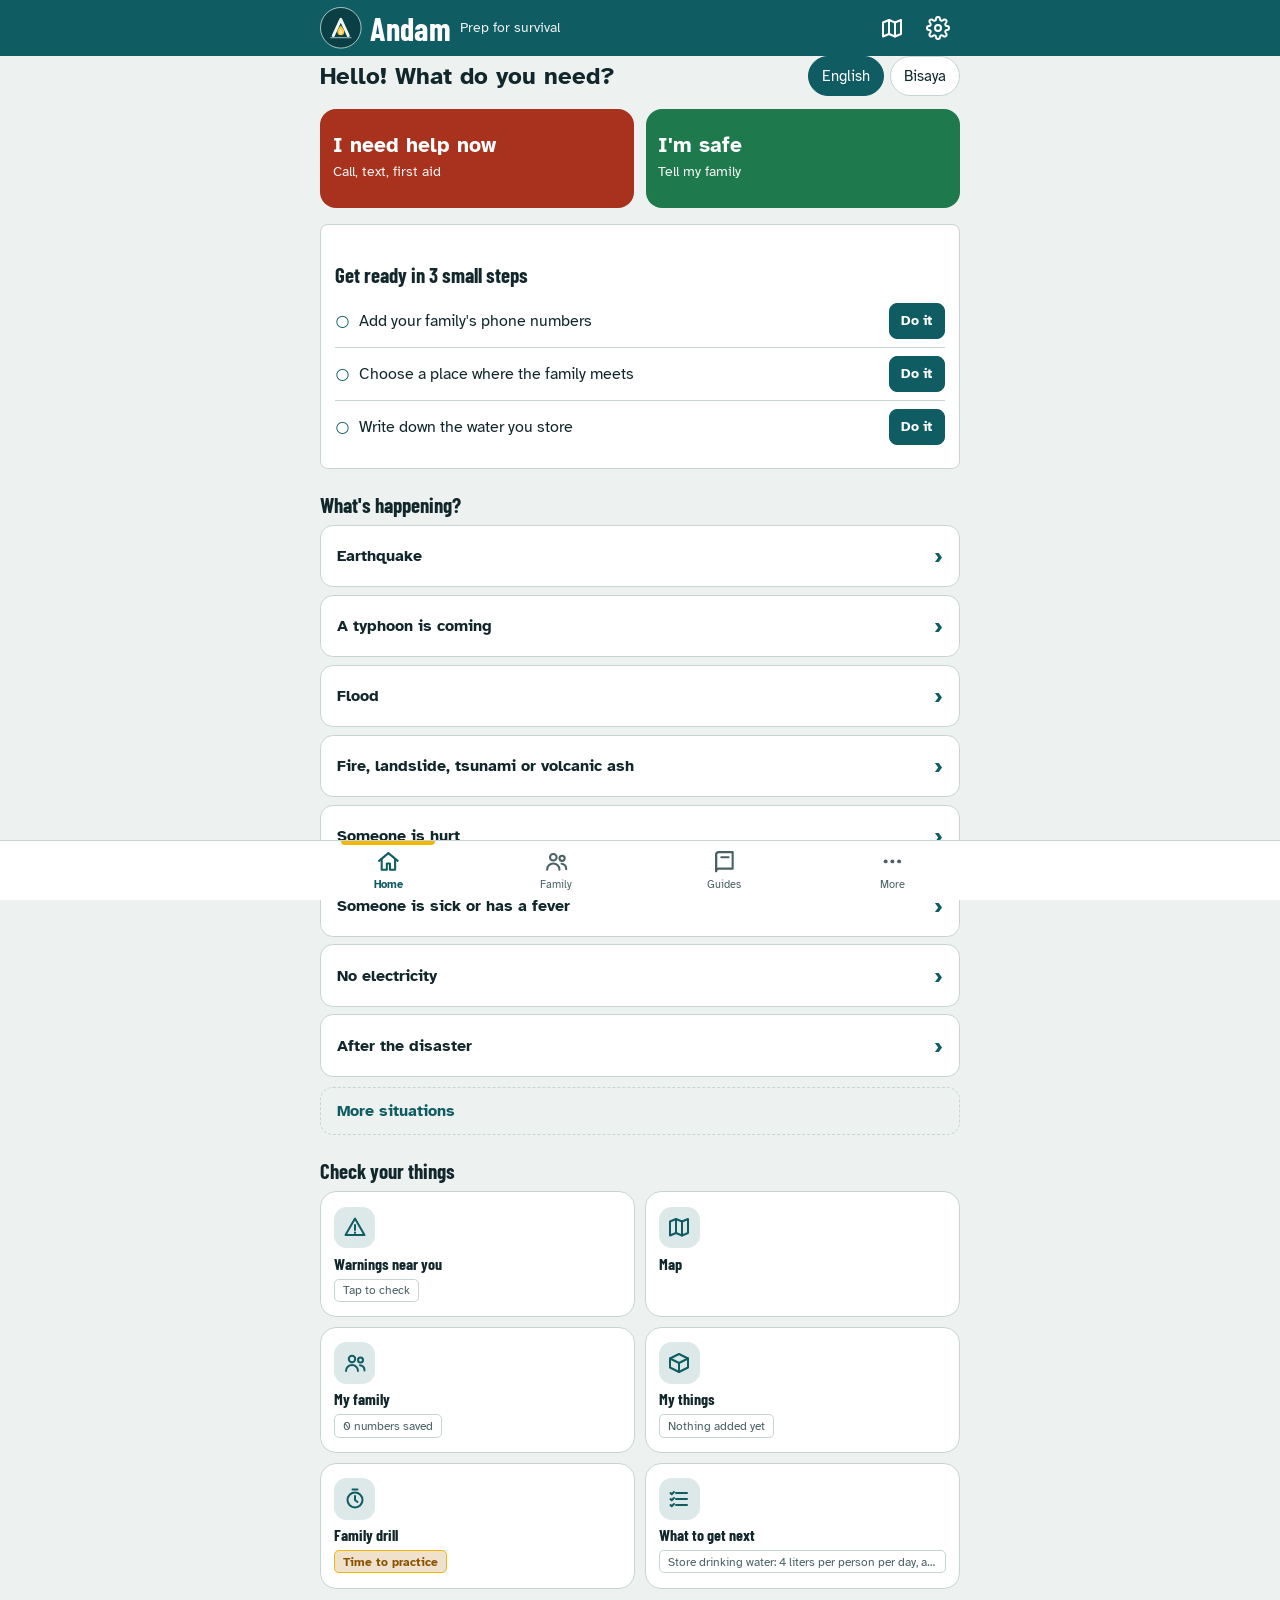
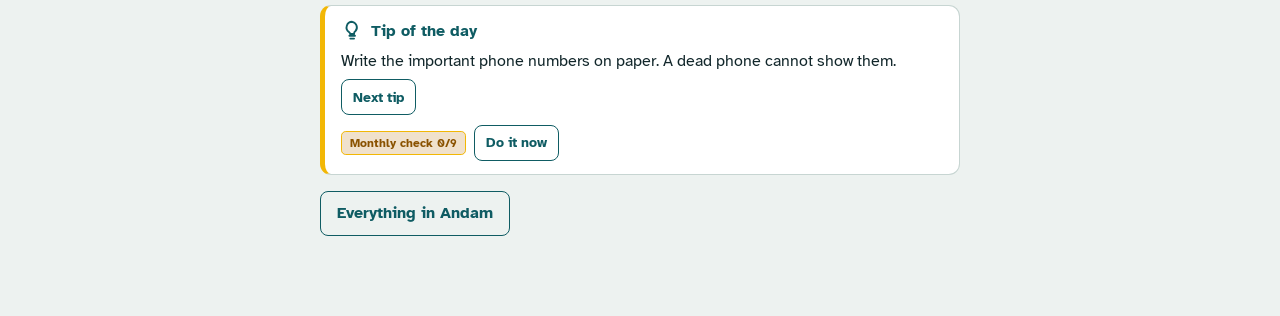
==== commit 3b3d295f: "Add files via upload" ====
--- a/andam-offline.html
+++ b/andam-offline.html
@@ -1330,9 +1330,57 @@
 .drillsteps{padding-left:1.2rem;font-size:1.05rem;display:grid;gap:.4rem}
 @media (max-width:360px){.bigrow,.tiles{grid-template-columns:1fr}}
 @media print{.sg ul ul{margin:0}}
+
+/* ---- opening screen (v23) ---- */
+#splash{position:fixed;inset:0;z-index:2000;display:flex;align-items:center;justify-content:center;
+  background:radial-gradient(120% 90% at 50% 25%,#14707A 0%,#0A3F45 62%,#072C31 100%);color:#F2FAF8;
+  padding:env(safe-area-inset-top) 1.2rem env(safe-area-inset-bottom);transition:opacity .35s ease}
+#splash.out{opacity:0;pointer-events:none}
+.spl-in{display:flex;flex-direction:column;align-items:center;text-align:center;max-width:22rem;width:100%}
+.spl-logo{width:7.5rem;height:7.5rem;animation:splpulse 2.4s ease-in-out infinite}
+.spl-name{margin:.9rem 0 0;font:700 3.6rem/1 var(--head);letter-spacing:.02em}
+.spl-tag{margin:.3rem 0 0;font-size:1.15rem;opacity:.92}
+.spl-msg{margin:2.2rem 0 .7rem;font-size:1rem;opacity:.9}
+.spl-bar{width:min(15rem,70vw);height:.4rem;border-radius:.4rem;background:rgba(255,255,255,.22);overflow:hidden}
+.spl-bar i{display:block;height:100%;width:0;background:#F2B705;border-radius:.4rem;transition:width .12s linear}
+.spl-help{margin-top:2.4rem;min-height:3rem;padding:.7rem 1.3rem;border-radius:2rem;border:2px solid rgba(255,255,255,.75);
+  background:transparent;color:#fff;font:inherit;font-weight:700;font-size:1rem;cursor:pointer}
+.spl-skip{margin:1.1rem 0 0;font-size:.85rem;opacity:.7}
+@keyframes splpulse{0%,100%{transform:scale(1)}50%{transform:scale(1.05)}}
+@media print{#splash{display:none!important}}
+.situmore{margin:-.4rem 0 1rem}
+.situmore>summary{cursor:pointer;padding:.7rem 1rem;border:1px dashed var(--line);border-radius:.8rem;font-weight:700;color:var(--accent);list-style:none;min-height:3rem;display:flex;align-items:center}
+.situmore>summary::-webkit-details-marker{display:none}
+.situmore[open]>summary{margin-bottom:.5rem}
 </style>
 </head>
 <body>
+<div id="splash" role="status" aria-live="polite">
+  <div class="spl-in">
+    <svg class="spl-logo" viewBox="0 0 512 512" aria-hidden="true" focusable="false"><circle cx="256" cy="256" r="250" fill="#0A3F45" stroke="#F2FAF8" stroke-opacity=".7" stroke-width="12"/><g transform="translate(256 256) scale(0.84) translate(-256 -270)"><path d="M146 384 L256 146 L366 384" fill="none" stroke="#F2FAF8" stroke-width="42" stroke-linecap="round" stroke-linejoin="round"/><path d="M256 238 C292 280 306 302 306 328 a50 50 0 0 1 -100 0 C206 302 220 280 256 238 Z" fill="#FFC53D"/><path d="M256 290 C273 311 282 322 282 337 a26 26 0 0 1 -52 0 C230 322 239 311 256 290 Z" fill="#FFE8A3"/><path d="M108 414 H404" stroke="#F2FAF8" stroke-width="20" stroke-linecap="round" opacity=".55"/></g></svg>
+    <h1 class="spl-name">Andam</h1>
+    <p class="spl-tag" data-i="Prep for survival">Prep for survival</p>
+    <p class="spl-msg" data-i="Getting your family ready">Getting your family ready</p>
+    <div class="spl-bar" aria-hidden="true"><i></i></div>
+    <button class="spl-help" data-a="splashhelp" data-i="Emergency? Get help now">Emergency? Get help now</button>
+    <p class="spl-skip" data-i="Tap anywhere to skip">Tap anywhere to skip</p>
+  </div>
+</div>
+<script>
+/* Opening screen: shown on every open and reload. Skipped when turned off, or in automated tests (add ?splash=1 to force it). */
+(function () {
+  var s = document.getElementById("splash"), skip = false, force = /[?&]splash=1/.test(location.search);
+  try {
+    var st = JSON.parse(localStorage.getItem("handa.v1") || "{}");
+    if (st.settings && st.settings.splash === "off") skip = true;
+    if (!force && navigator.webdriver) skip = true;
+    if (force) skip = false;
+  } catch (e) {}
+  if (skip) s.parentNode.removeChild(s);
+  else setTimeout(function () { if (s.parentNode) s.parentNode.removeChild(s); }, 16000);
+})();
+</script>
+
 
 <header class="top">
   <div class="wrap">
@@ -1408,6 +1456,8 @@
     </div>
     <label class="field"><span>Language / Pinulongan</span>
       <select id="lang" data-bind="settings.lang" data-re="1"><option value="en">English</option><option value="ceb">Bisaya</option></select></label>
+    <label class="field"><span>Opening screen</span>
+      <select id="splashmode" data-bind="settings.splash"><option value="on">Show it for 5 seconds</option><option value="off">Skip it</option></select></label>
     <label class="field"><span>Layout</span>
       <select id="navmode" data-bind="settings.nav" data-re="1"><option value="simple">Simple: 4 buttons at the bottom</option><option value="full">Full: more buttons at the bottom</option></select></label>
     <label class="field"><span>Animations</span>
@@ -1531,6 +1581,64 @@
         w: "Philippine Red Cross chapter, BFP, or your municipal DRRM office" },
       { id: "m12", t: "Ask your doctor or health center about leptospirosis prevention before flood season", p: 2, b: 0 },
       { id: "m13", t: "Spare eyeglasses and hearing aid batteries, if needed", p: 2, b: 1 }
+    ]
+  },
+  {
+    id: "baby", name: "Babies and young children",
+    blurb: "Babies and small children cannot wait, carry supplies or tell you what is wrong. Pack for them first. See also: Guides, Babies, older people and anyone who needs extra help.",
+    items: [
+      { id: "bb1", t: "Breast milk is safest. If your baby uses formula: at least 3 days of formula and safe water to mix it", p: 1, b: 2,
+        n: "Use boiled and cooled water only. A clean cup and spoon is safer than a bottle when washing is hard." },
+      { id: "bb2", t: "Diapers, wipes and rash cream for at least 3 days", p: 1, b: 2,
+        n: "If you use cloth diapers, keep extra clean ones. Washing needs water." },
+      { id: "bb3", t: "A small go-bag for each child: change of clothes, hat, blanket and a comfort toy", p: 1, b: 1 },
+      { id: "bb4", t: "Child medicines: paracetamol syrup or drops and oral rehydration salts", p: 1, b: 1,
+        e: "Paracetamol drops or syrup, Hydrite",
+        w: "Mercury Drug, Watsons, Rose Pharmacy",
+        n: "Ask a doctor or pharmacist for the right amount for your child's weight. Write it on the bottle. Never guess a dose, and never give aspirin to a child." },
+      { id: "bb5", t: "Vaccine record (immunization card) and a copy of the birth certificate, in a waterproof bag", p: 1, b: 0 },
+      { id: "bb6", t: "Name, your name and your phone number written on a wristband or on the child's clothes", p: 1, b: 0,
+        n: "If you get separated, anyone can call you. Use a marker on a strip of cloth. Keep a recent photo of each child on your phone." },
+      { id: "bb7", t: "Teach children their full name, your name, your phone number and the family meeting place", p: 1, b: 0 },
+      { id: "bb8", t: "Soft familiar foods for toddlers: biscuits, lugaw ingredients, canned milk", p: 2, b: 1 },
+      { id: "bb9", t: "A baby carrier or sling to keep your hands free", p: 2, b: 1 }
+    ]
+  },
+  {
+    id: "elder", name: "Older adults and people with illness or disability",
+    blurb: "People who are older, ill or have a disability need more time, more supplies and one person named to help them. See also: Guides, Babies, older people and anyone who needs extra help.",
+    items: [
+      { id: "el1", t: "Name one person (and a backup) who will help each older or disabled family member to leave", p: 1, b: 0,
+        n: "Practice the way out together once, including stairs, slopes and mud." },
+      { id: "el2", t: "Keep the walking aid, cane or wheelchair near the exit, and plan how to carry the person if the path is blocked", p: 1, b: 1 },
+      { id: "el3", t: "A small bag by the bed with dentures, spare eyeglasses, hearing aid batteries and daily-use items", p: 1, b: 1 },
+      { id: "el4", t: "A written list of their conditions, doctor's name and medicines, in the bag and on your phone", p: 1, b: 0,
+        n: "Use the Emergency ID card in the Family tab." },
+      { id: "el5", t: "For anyone who needs oxygen, dialysis or an electric medical device: ask the doctor or hospital now for an emergency plan and a backup battery", p: 1, b: 0,
+        n: "Do not wait for the typhoon to ask." },
+      { id: "el6", t: "Soft, easy food and extra water for people who cannot chew or swallow well", p: 2, b: 1 },
+      { id: "el7", t: "Adult diapers or underpads, wipes, and a bedside commode or bucket, if needed", p: 2, b: 2 },
+      { id: "el8", t: "Keep them warm or cool: light blanket, hat, a battery fan", p: 2, b: 1 },
+      { id: "el9", t: "Check on older neighbors who live alone, and tell them where you will be", p: 2, b: 0 }
+    ]
+  },
+  {
+    id: "meds", name: "Medicines and health records",
+    blurb: "Running out of regular medicine is one of the most common problems in an emergency. Plan for it before the storm.",
+    items: [
+      { id: "md1", t: "A written list of everyone's regular medicines: name, strength, when taken and what for", p: 1, b: 0 },
+      { id: "md2", t: "At least 7 days of every regular medicine in the go-bag", p: 1, b: 2,
+        n: "Ask your doctor how to build up to one month at home. Use the oldest first and replace it before it expires." },
+      { id: "md3", t: "Keep medicines in their original packs, in a waterproof bag, away from heat and sunlight", p: 1, b: 1 },
+      { id: "md4", t: "Copies of prescriptions, with the doctor's name and phone number", p: 1, b: 0 },
+      { id: "md5", t: "Allergies written on a card and in the Emergency ID card", p: 1, b: 0 },
+      { id: "md6", t: "Know the nearest health center and hospital, and a second way to reach them if the road is blocked", p: 1, b: 0,
+        n: "Mark them on the Map." },
+      { id: "md7", t: "Medicines that need to stay cold (such as insulin): ask the pharmacist how long they last without a fridge, and keep a small cooler and ice packs", p: 2, b: 2,
+        n: "Do not freeze insulin. Ask the pharmacist about your brand." },
+      { id: "md8", t: "Copies of recent lab results and medical records, on paper and in your phone", p: 2, b: 0 },
+      { id: "md9", t: "A pill box or labeled bags for each day", p: 2, b: 1 },
+      { id: "md10", t: "Check medicine expiry dates every 6 months", p: 2, b: 0 }
     ]
   },
   {
@@ -2038,7 +2146,145 @@
     </ol>
     <p><b>Go to a doctor or hospital now</b> if: the baby is under 3 months old with any fever; the fever lasts more than 3 days; the child is very sleepy, hard to wake or limp; has a stiff neck, a rash that does not fade when pressed, trouble breathing, will not drink, keeps vomiting, or has little or no urine.</p>
     <p><b>If the child has a seizure (fits):</b> lay them on their side on a soft place, move hard things away, do not put anything in the mouth, and do not hold them down. Note the time. Most stop within 5 minutes. Call for help if it lasts more than 5 minutes, or if it is the first time.</p>
-    <p class="hint">Dengue and measles can start as a plain fever. See the Fever and dengue guide too.</p>` }
+    <p class="hint">Dengue and measles can start as a plain fever. See the Fever and dengue guide too.</p>` },
+  { id: "gd30", title: "After the disaster: the first day", html: `
+    <p>Wait for the all-clear from your barangay or local officials before you go home, and move slowly.</p>
+    <ol>
+      <li>Check yourself and your family for injuries first. Treat serious problems and call for help.</li>
+      <li>Tell your family you are safe: tap <b>I'm safe</b> on the Home screen. Send texts, not calls, so the lines stay free.</li>
+      <li>Look at your house from outside before you go in: leaning walls, big cracks, a sagging roof or floor. If it looks unsafe, stay out.</li>
+      <li>Go in with sturdy shoes, long sleeves and gloves. Do not light matches or candles. If you smell gas, open windows, leave, and do not touch switches.</li>
+      <li>Stay away from fallen wires and from anything wet near electricity. Keep the main switch off until an electrician checks the house.</li>
+      <li>Take photos of the damage <b>before</b> you clean up. They help when you ask for aid.</li>
+      <li>Use only safe water and food until you know the supply is clean.</li>
+    </ol>
+    <p>Aftershocks, floodwater that comes back, and landslides on wet slopes can happen hours or days later. Keep your go-bag ready.</p>
+    <p class="hint">Do not walk or drive through floodwater. It can hide holes, wires and sharp things.</p>` },
+  { id: "gd31", title: "Damage check and clean-up", html: `
+    <ol>
+      <li>Wear boots, gloves, long sleeves and a mask when you handle debris, mud or mold. Avoid wading in floodwater.</li>
+      <li>Never run a generator, charcoal stove or gas stove <b>inside</b> the house, even with windows open. The smoke has carbon monoxide, which kills quietly.</li>
+      <li>Take out wet mattresses, cloth, paper and food that touched floodwater. Throw away what you cannot wash and dry in 1 to 2 days, or mold will grow.</li>
+      <li>Wash hard surfaces with soap and water, then wipe with about 1 cup (250 mL) of plain bleach in 4 liters of water. Never mix bleach with other cleaners.</li>
+      <li>Lift with your legs, not alone if it is heavy. Watch for nails and glass. If you cut yourself, clean the wound and ask about a tetanus shot.</li>
+      <li>Empty anything that holds water (cans, tires, pots). Mosquitoes breed in it within days, and dengue follows.</li>
+      <li>Flooded wells and containers are unsafe. Boil or treat all drinking water until the health office says it is safe.</li>
+      <li>Do not touch dead animals with bare hands. Ask the barangay health worker how to remove them.</li>
+    </ol>
+    <p class="hint">See also: After a flood (leptospirosis), Make water safe, Food safety, Gas leak, Electric shock.</p>` },
+  { id: "gd32", title: "Getting help and rebuilding", html: `
+    <ol>
+      <li>Go to the barangay hall and register your family, so you are on the list for relief goods and help.</li>
+      <li>Bring IDs and papers if you have them. If they are lost, tell the barangay. Ask which documents are needed.</li>
+      <li>Record the damage: photos, a list of what you lost, and any receipts.</li>
+      <li>Ask the municipal DRRM office or social welfare office what help is available now (food, shelter materials, repair, cash or livelihood help). Programs change, so ask each time.</li>
+      <li>Check on neighbors, especially older people, babies, pregnant women and people who live alone. Share what you learn.</li>
+      <li>Get news only from officials and trusted sources. Relief goods should be free. Do not pay "fees" to strangers, and be careful with your personal details.</li>
+      <li>Restock what you used. Update your plan: what worked, what did not, what you wish you had.</li>
+    </ol>
+    <p class="hint">Church groups and community groups often organize help. Tell them what your family needs, and what you can give.</p>` },
+  { id: "gd33", title: "Stress and feelings after a disaster", html: `
+    <p>After a disaster, almost everyone feels shaken. Fear, anger, sadness, trouble sleeping, bad dreams, headaches, trouble eating or concentrating, jumpiness, or feeling numb are common. For most people they ease over days to weeks.</p>
+    <p><b>What helps:</b></p>
+    <ol>
+      <li>Get back to a routine: meals, sleep, work, prayer, small chores.</li>
+      <li>Talk with someone you trust. You do not need to be strong for everyone all the time.</li>
+      <li>Eat, drink water and rest, even a little.</li>
+      <li>Limit the news and rumors on your phone.</li>
+      <li>Accept help. Help someone else with a small task. It lifts the mind.</li>
+    </ol>
+    <p><b>Children:</b> stay close and keep routines. Explain what happened in simple, true words. Let them draw or play. Clinging, fear of the dark and bedwetting are common and usually pass.</p>
+    <p><b>See a health worker or doctor</b> if feelings get stronger after 2 to 4 weeks, you cannot sleep or eat, you cannot do daily things, you drink more alcohol, or you feel hopeless.</p>
+    <p><b>If you or someone you know is thinking of suicide:</b> stay with the person and call 911, or the NCMH Crisis Hotline: <b>1553</b> (free from a landline), 0919-057-1553 (Smart/TNT) or 0917-899-8727 (Globe/TM). They answer 24 hours.</p>` },
+  { id: "gd34", title: "Earthquake: tall building, car, school and the coast", html: `
+    <p>The basic move is the same everywhere: <b>drop, cover your head and neck, hold on</b>. These are the differences.</p>
+    <ul>
+      <li><b>Tall building:</b> do not run out while it shakes, and never use the elevator. Stay away from windows. When the shaking stops, take the stairs, one floor at a time, with shoes on.</li>
+      <li><b>In bed:</b> stay there and cover your head with a pillow. Move only when it is safe.</li>
+      <li><b>School or church:</b> get under the desk or bench, cover your head, and listen to the teacher or leader. Do not run for the door.</li>
+      <li><b>In a car:</b> stop in an open place, away from bridges, poles, wires and buildings. Stay inside until the shaking stops.</li>
+      <li><b>Market or crowd:</b> protect your head and move away from shelves and glass. Do not rush the exits.</li>
+      <li><b>By the sea or a river mouth:</b> if the shaking was strong or long, or you cannot stand, go to high ground right away. Do not wait for a siren.</li>
+    </ul>
+    <p>When it stops: check yourself and others for injuries, expect aftershocks, and use text messages instead of calls.</p>
+    <p class="hint">Make a plan with your family now: in each place you go every day (home, school, church, work), where is the safe spot?</p>` },
+  { id: "gd35", title: "Landslide warning signs", html: `
+    <p>Landslides often follow days of heavy rain, a strong earthquake, or cutting into a slope. Be alert if you live under a slope, near a cliff, or in a stream channel.</p>
+    <p><b>Signs that the slope may move:</b></p>
+    <ul>
+      <li>New cracks in the ground, a road, a wall or a floor.</li>
+      <li>Trees, poles or fences that begin to tilt.</li>
+      <li>Water coming out of the slope in new places, or a stream that suddenly turns muddy or drops.</li>
+      <li>Bulging ground at the bottom of the slope, or doors and windows that suddenly stick.</li>
+      <li>A rumbling sound, or rocks and soil falling.</li>
+    </ul>
+    <p><b>What to do:</b></p>
+    <ol>
+      <li>Leave at once if you see these signs. Do not wait for an official order.</li>
+      <li>Move to the side, away from the path of the slide, then to firm high ground. Do not run down the slope or along the stream.</li>
+      <li>Tell your neighbors and the barangay.</li>
+      <li>Stay away after it stops. More can come down.</li>
+    </ol>
+    <p class="hint">Ask the barangay or the municipal DRRM office whether your house is in a landslide-prone area, and where to go in a warning.</p>` },
+  { id: "gd36", title: "Storm surge and tsunami: when to move", html: `
+    <p><b>Storm surge</b> is a rise of the sea pushed by a typhoon. It can flood the coast several meters deep, and it can come fast, before the winds are worst. If your area is told to evacuate for storm surge, go early.</p>
+    <p><b>Tsunami</b> comes after an earthquake or other event under the sea. It is a series of waves that can arrive minutes to hours after the shaking.</p>
+    <p><b>Move to high ground right away if:</b></p>
+    <ul>
+      <li>You are near the sea and the earthquake was strong or lasted long, or you could not stand.</li>
+      <li>The sea suddenly pulls far back, or you hear a loud roar from the sea.</li>
+      <li>Officials give a tsunami warning or sound the siren.</li>
+    </ul>
+    <ol>
+      <li>Go inland and uphill, on foot if you can. Roads jam quickly.</li>
+      <li>If you cannot get away from the coast in time, go to the 3rd floor or higher of a strong concrete building, or to the roof.</li>
+      <li>Stay up. The first wave is often not the biggest. Wait for the all-clear from officials, which can take many hours.</li>
+      <li>Do not go down to the beach to look, or to collect fish.</li>
+    </ol>
+    <p class="hint">Learn the evacuation route and the high place for your barangay now. Walk it with your family once.</p>` },
+  { id: "gd37", title: "Pregnancy and childbirth in an emergency", html: `
+    <p>If someone in your family is pregnant, plan early. Ask the midwife or the rural health unit about the due date, the nearest place with a trained birth attendant, and how to get there if the road is blocked.</p>
+    <p><b>Go to a health worker or hospital at once for:</b> bleeding from the vagina, a very bad headache with blurry vision, fits (convulsions), severe belly pain, fever, the baby moving much less, water breaking before labor starts, or labor that is very long.</p>
+    <p><b>If the baby is coming and help cannot arrive in time:</b></p>
+    <ol>
+      <li>Stay calm. Call for help. Wash your hands. Use a clean cloth, towel or plastic sheet under the mother.</li>
+      <li>Let the mother push in the position that feels right. Support the baby's head as it comes out. Do not pull on the baby.</li>
+      <li>Dry the baby well with a clean cloth and put the baby on the mother's bare chest, with a cloth over both. Keep them warm. Cover the baby's head.</li>
+      <li>If the baby does not cry or breathe, rub the back firmly with the cloth. If still no breathing, give gentle puffs of air over the mouth and nose and get help at once.</li>
+      <li>Do not pull on the cord. Wait for the afterbirth (placenta) to come out by itself. Leave the cord alone until a health worker can tie and cut it. If no one can come for many hours, ask a health worker by phone how to do it safely.</li>
+      <li>Let the baby feed at the breast. This helps the mother's womb tighten and reduces bleeding.</li>
+    </ol>
+    <p><b>Heavy bleeding after the birth is an emergency.</b> Rub the lower belly firmly in circles, let the baby feed, and take the mother to a hospital right away.</p>
+    <p class="hint">A midwife or nurse should read this page with you before an emergency. Keep the mother's medical papers in the go-bag.</p>` },
+  { id: "gd38", title: "Living in an evacuation center", html: `
+    <p><b>When you arrive:</b> register with the camp manager or barangay staff, and tell them who in your family is sick, pregnant, older or has a disability. Find the water, toilets, clinic and exits. Tell your family and neighbors where you are.</p>
+    <p><b>Stay healthy:</b></p>
+    <ul>
+      <li>Wash your hands with soap, especially after the toilet and before eating.</li>
+      <li>Drink only safe water. Keep your own cup and bottle.</li>
+      <li>Cough into your elbow. Tell the staff early if someone has a fever, rash, diarrhea or cough.</li>
+      <li>Keep your medicines with you, and your go-bag close when you sleep.</li>
+    </ul>
+    <p><b>Stay safe:</b></p>
+    <ul>
+      <li>Keep children and older people close. Agree on a meeting spot inside the center.</li>
+      <li>Women and girls: go to the toilet or wash areas in a group or with someone you trust, and sleep near your family.</li>
+      <li>Report any harassment, theft or abuse to the camp manager, barangay officials or the police Women and Children Protection Desk. You will be believed.</li>
+      <li>Keep valuables and papers on your body or in a small bag you carry.</li>
+    </ul>
+    <p class="hint">Offer a small job to help (cleaning, water, watching children). It keeps the center calm and keeps you busy.</p>` },
+  { id: "gd39", title: "Someone is trapped", html: `
+    <p>Your own safety comes first. A second victim does not help.</p>
+    <ol>
+      <li>Check that the area is safe: shaky walls, aftershocks, fire, gas, wires, rising water. If it is not safe, stay out and call for rescue.</li>
+      <li>Call 911 or your barangay. Say where the person is and how many people are trapped.</li>
+      <li>Call out, then stay quiet and listen. Tap on a pipe or wall and listen for a reply. Mark the spot.</li>
+      <li>Tell the person help is coming. Keep talking. Keep them warm, and if they can swallow, give small sips of water.</li>
+      <li>Stop any bleeding you can reach (see Heavy bleeding). Keep dust off the person's face with a cloth.</li>
+      <li>Move only light things that are safe to move, and never pull out something heavy that is holding up a wall or beam.</li>
+    </ol>
+    <p><b>A person who has been under a heavy weight for hours needs a doctor as soon as they are freed,</b> even if they look okay. Do not move someone with a neck or back injury unless the place is about to collapse.</p>
+    <p class="hint">Keep a whistle in your go-bag. A whistle can be heard from further than a voice.</p>` }
 ];
 </script>
 <script>/* Andam v17: tip of the day, monthly check, season reminders.
@@ -4741,7 +4987,145 @@
     </ol>
     <p><b>Adto dayon sa doktor o ospital</b> kon: ubos sa 3 ka bulan ang bata ug naay bisan unsang hilanat; molapas sa 3 ka adlaw ang hilanat; sulop kaayo, lisod pukawon o luya; gahi ang liog, naay pantal nga dili mawala kon pislitan, lisod ginhawa, dili moinom, kanunay og suka, o gamay ra kaayo o walay ihi.</p>
     <p><b>Kon masuko (nagkurog-kurog) ang bata:</b> ipahigda sa kilid sa humok nga lugar, ilakaw ang gahi nga butang, ayaw butangi og bisan unsa ang baba, ug ayaw pugngi. Hinumdomi ang oras. Kasagaran mohunong sulod sa 5 minutos. Mangayo og tabang kon molapas sa 5 minutos, o kon unang higayon.</p>
-    <p class="hint">Ang dengue ug tipdas mahimong magsugod sa yano nga hilanat. Basaha usab ang giya sa Hilanat ug dengue.</p>` }
+    <p class="hint">Ang dengue ug tipdas mahimong magsugod sa yano nga hilanat. Basaha usab ang giya sa Hilanat ug dengue.</p>` },
+    gd30: { title: "Human sa katalagman: ang unang adlaw", html: `
+    <p>Paabota ang pahibalo nga luwas na gikan sa inyong barangay o lokal nga opisyal sa dili pa mopauli, ug hinayhinay lang.</p>
+    <ol>
+      <li>Susiha una ang imong kaugalingon ug ang pamilya kung naay samad. Atimana ang grabe ug mangayo og tabang.</li>
+      <li>Ipahibalo sa pamilya nga luwas ka: pislita ang <b>Luwas ako</b> sa Home. Mag-text, ayaw og tawag, aron dili mapuno ang linya.</li>
+      <li>Tan-awa una ang balay gikan sa gawas sa dili pa mosulod: nagkiling nga dingding, dagkong liki, nagsaka nga atop o salog. Kung murag dili luwas, ayaw og sulod.</li>
+      <li>Sulod nga naay lig-on nga sapatos, dugay nga manggas ug guwantes. Ayaw og sindi og posporo o kandila. Kung naay baho sa gas, ablihi ang mga bintana, gawas, ug ayaw hikapa ang switch.</li>
+      <li>Likayi ang nahulog nga alambre ug ang bisan unsa nga basa duol sa kuryente. Ipabilin nga patay ang main switch hangtod masusi sa elektrisyan ang balay.</li>
+      <li>Pagkuha og litrato sa kadaot <b>sa dili pa</b> maglimpyo. Makatabang kini kung mangayo og tabang.</li>
+      <li>Gamita ra ang luwas nga tubig ug pagkaon hangtod masayran nga limpyo ang suplay.</li>
+    </ol>
+    <p>Ang aftershock, pagbalik sa baha, ug pagguba sa basa nga bakilid mahimong mahitabo human sa pipila ka oras o adlaw. Andama gihapon ang go-bag.</p>
+    <p class="hint">Ayaw og lakaw o drive sa baha. Mahimong naay tinago nga lungag, alambre ug mahait nga butang.</p>` },
+    gd31: { title: "Pagsusi sa kadaot ug paglimpyo", html: `
+    <ol>
+      <li>Magsuot og botas, guwantes, dugay nga manggas ug maskara kung mohikap og kagun-oban, lapok o agup. Likayi ang paglakaw sa baha.</li>
+      <li>Ayaw gayud og gamit og generator, uling nga kalan o gas nga kalan <b>sa sulod</b> sa balay, bisan abli ang bintana. Ang aso adunay carbon monoxide nga makamatay nga walay timaan.</li>
+      <li>Kuhaa ang basa nga kutson, panapton, papel ug pagkaon nga nakahikap sa baha. Isalibay ang dili mahugasan ug mamala sulod sa 1 hangtod 2 ka adlaw, o motubo ang agup.</li>
+      <li>Hugasi ang gahi nga ibabaw og sabon ug tubig, unya pahiri-i og mga 1 ka tasa (250 mL) nga plain bleach sa 4 ka litro nga tubig. Ayaw gayud i-sagol ang bleach sa ubang panglimpyo.</li>
+      <li>Buhata gamit ang tiil, dili ang likod, ug ayaw og inusara kung bug-at. Amping sa lansang ug bildo. Kung nasamad, hugasi ang samad ug pangutan-a ang tetanus shot.</li>
+      <li>Ibubo ang bisan unsa nga makaipon og tubig (lata, ligid, kaldero). Mangitlog ang lamok niini sulod sa pipila ka adlaw, ug mosunod ang dengue.</li>
+      <li>Dili luwas ang nalunod nga atabay ug sudlanan. Lat-a o tambani ang tanang inom nga tubig hangtod isulti sa health office nga luwas na.</li>
+      <li>Ayaw hikapa ang patay nga hayop gamit ang hubad nga kamot. Pangutan-a ang barangay health worker kung unsaon pagkuha niini.</li>
+    </ol>
+    <p class="hint">Basaha usab: Human sa baha (leptospirosis), Himoa nga luwas ang tubig, Luwas nga pagkaon, Tagas sa gas, Pagkakuryente.</p>` },
+    gd32: { title: "Pagpangayo og tabang ug pagtukod pag-usab", html: `
+    <ol>
+      <li>Adto sa barangay hall ug irehistro ang inyong pamilya, aron naa mo sa lista sa relief goods ug tabang.</li>
+      <li>Dad-a ang ID ug papeles kung naa. Kung nawala, ipahibalo sa barangay. Pangutan-a kung unsang mga dokumento ang kinahanglan.</li>
+      <li>Isulat ang kadaot: litrato, lista sa nawala, ug resibo kung naa.</li>
+      <li>Pangutan-a ang municipal DRRM office o social welfare office kung unsang tabang ang anaa karon (pagkaon, materyales sa balay, pag-ayo, cash o tabang sa panginabuhian). Nagbag-o ang programa, busa pangutan-a matag higayon.</li>
+      <li>Kumustaha ang mga silingan, ilabi na ang tigulang, bata, buntis ug ang nag-inusara. Ipaambit ang imong nahibaw-an.</li>
+      <li>Kuhaa ang balita gikan ra sa opisyal ug kasaligan nga tinubdan. Libre ang relief goods. Ayaw og bayad og "fee" sa estranghero, ug amping sa imong personal nga detalye.</li>
+      <li>Pagpuli sa nagamit na. I-update ang imong plano: unsay nagtrabaho, unsay wala, ug unsay gusto nimo nga naa kanimo.</li>
+    </ol>
+    <p class="hint">Kanunay nga nag-organisar og tabang ang mga grupo sa simbahan ug komunidad. Sultihi sila kung unsay kinahanglan sa inyong pamilya, ug unsay mahatag ninyo.</p>` },
+    gd33: { title: "Kaguol ug kapit-os human sa katalagman", html: `
+    <p>Human sa katalagman, hapit tanan gimingaw ug nakurat. Kasagaran ang kahadlok, kasuko, kasubo, lisod pagkatulog, daotang damgo, sakit sa ulo, lisod pagkaon o pag-focus, kasalo-salo, o murag walay gibati. Kasagaran mokunhod kini sulod sa pipila ka adlaw hangtod semana.</p>
+    <p><b>Unsay makatabang:</b></p>
+    <ol>
+      <li>Balik sa kanunay: pagkaon, katulog, trabaho, pag-ampo, gagmay nga buluhaton.</li>
+      <li>Makigstorya sa tawo nga imong gisaligan. Dili nimo kinahanglan nga kusgan kanunay alang sa tanan.</li>
+      <li>Kaon, inom og tubig ug pahulay, bisan gamay.</li>
+      <li>Hinaya ang pagbasa og balita ug tsismis sa telepono.</li>
+      <li>Dawata ang tabang. Tabangi ang uban sa gamay nga buluhaton. Makapagaan kini sa hunahuna.</li>
+    </ol>
+    <p><b>Mga bata:</b> pabilin duol kanila ug ipadayon ang kanunay nga rutina. Ipasabot ang nahitabo sa yano ug tinuod nga pulong. Pasagdi sila nga mudrowing o magdula. Ang pagpilit, kahadlok sa kangitngit ug pag-ihi sa higdaanan kasagaran mawala ra.</p>
+    <p><b>Magpatan-aw sa health worker o doktor</b> kung mas kusog ang gibati human sa 2 hangtod 4 ka semana, dili ka makatulog o makakaon, dili na nimo mabuhat ang adlaw-adlaw nga buluhaton, mas daghan na ang imong imnon nga alkohol, o walay paglaum ang imong gibati.</p>
+    <p><b>Kung ikaw o ang imong kaila naghunahuna sa pagpatay sa kaugalingon:</b> pabilin sa tawo ug tawag sa 911, o sa NCMH Crisis Hotline: <b>1553</b> (libre gikan sa landline), 0919-057-1553 (Smart/TNT) o 0917-899-8727 (Globe/TM). Mosagot sila 24 oras.</p>` },
+    gd34: { title: "Linog: taas nga building, awto, eskwelahan ug baybayon", html: `
+    <p>Ang batakang buhat parehas bisan asa: <b>lugmok, taboni ang ulo ug liog, ug kapot</b>. Mao kini ang kalainan.</p>
+    <ul>
+      <li><b>Taas nga building:</b> ayaw og gawas samtang nagauyog, ug ayaw gayud og elevator. Ilakaw gikan sa bintana. Kung mohunong na ang uyog, mohagdan, usa ka andana matag higayon, nga naay sapatos.</li>
+      <li><b>Sa higdaanan:</b> pabilin didto ug taboni ang ulo sa unlan. Molihok lang kung luwas na.</li>
+      <li><b>Eskwelahan o simbahan:</b> sulod sa lamesa o bangko, taboni ang ulo, ug paminaw sa magtutudlo o lider. Ayaw og dagan paingon sa pultahan.</li>
+      <li><b>Sa awto:</b> hunong sa abli nga lugar, layo sa taytayan, poste, alambre ug building. Pabilin sa sulod hangtod mohunong ang uyog.</li>
+      <li><b>Merkado o daghang tawo:</b> panalipdi ang ulo ug lakaw gikan sa estante ug bildo. Ayaw og pangguyod padulong sa gawasanan.</li>
+      <li><b>Duol sa dagat o baba sa suba:</b> kung kusog o taas ang uyog, o dili ka makatindog, adto dayon sa taas nga dapit. Ayaw paabota ang sirena.</li>
+    </ul>
+    <p>Kung mohunong: susiha ang imong kaugalingon ug ang uban kung naay samad, hulat sa aftershock, ug mag-text imbes mag-tawag.</p>
+    <p class="hint">Pagplano karon uban sa pamilya: sa matag lugar nga inyong adtoan adlaw-adlaw (balay, eskwelahan, simbahan, trabaho), asa ang luwas nga dapit?</p>` },
+    gd35: { title: "Timailhan sa pagguba sa bakilid", html: `
+    <p>Ang pagguba sa bakilid kasagaran mosunod sa daghang adlaw nga kusog nga ulan, kusog nga linog, o paggawas sa bakilid. Magbantay kung nagpuyo ka ilalom sa bakilid, duol sa pangpang, o sa agianan sa tubig.</p>
+    <p><b>Mga timailhan nga mahimong molihok ang bakilid:</b></p>
+    <ul>
+      <li>Bag-ong liki sa yuta, dalan, dingding o salog.</li>
+      <li>Kahoy, poste o koral nga nagsugod og kiling.</li>
+      <li>Tubig nga mogawas sa bakilid sa bag-ong dapit, o sapa nga kalit nga nagkalapok o nagkunhod.</li>
+      <li>Nagbukol nga yuta sa ilawom sa bakilid, o pultahan ug bintana nga kalit nga nagsangit.</li>
+      <li>Dalogdog nga tingog, o nahulog nga bato ug yuta.</li>
+    </ul>
+    <p><b>Unsay buhaton:</b></p>
+    <ol>
+      <li>Biya dayon kung makita nimo kini nga timailhan. Ayaw paabota ang sugo sa opisyal.</li>
+      <li>Molikay sa kilid, layo sa agianan sa pagguba, unya adto sa lig-on ug taas nga yuta. Ayaw og dagan paubos sa bakilid o subay sa sapa.</li>
+      <li>Pahibaw-a ang mga silingan ug ang barangay.</li>
+      <li>Ayaw og balik human mohunong. Mahimong naay mahulog pa.</li>
+    </ol>
+    <p class="hint">Pangutan-a ang barangay o ang municipal DRRM office kung ang inyong balay anaa ba sa dapit nga dali maguba, ug asa moadto kung naay pasidaan.</p>` },
+    gd36: { title: "Daluyong sa bagyo ug tsunami: kanus-a mobiya", html: `
+    <p>Ang <b>storm surge (daluyong sa bagyo)</b> pagsaka sa dagat nga giduso sa bagyo. Mahimo kining mobaha sa baybayon og daghang metro ang lalom, ug mahimong kalit, sa dili pa ang labing kusog nga hangin. Kung gisultihan ang inyong lugar nga mobakwit tungod sa storm surge, biya sa sayo.</p>
+    <p>Ang <b>tsunami</b> mosunod human sa linog o lain nga hitabo sa ilawom sa dagat. Daghang balod kini nga mahimong moabot sa pipila ka minuto hangtod pipila ka oras human sa uyog.</p>
+    <p><b>Adto dayon sa taas nga dapit kung:</b></p>
+    <ul>
+      <li>Duol ka sa dagat ug kusog o taas ang linog, o dili ka makatindog.</li>
+      <li>Ang dagat kalit nga mi-atras sa layo, o nadungog nimo ang kusog nga dalogdog gikan sa dagat.</li>
+      <li>Naghatag og tsunami warning ang opisyal o gisaba ang sirena.</li>
+    </ul>
+    <ol>
+      <li>Paingon sa sulod sa yuta ug paingon sa taas, maglakaw kung kaya. Dali ra mag-traffic ang dalan.</li>
+      <li>Kung dili ka makalayo sa baybayon sa tukma nga oras, adto sa ika-3 nga andana o mas taas sa lig-on nga konkreto nga building, o sa atop.</li>
+      <li>Pabilin sa taas. Ang unang balod kasagaran dili ang labing dako. Paabota ang pahibalo sa opisyal nga luwas na, nga mahimong molungtad og daghang oras.</li>
+      <li>Ayaw og adto sa baybayon aron motan-aw o mokuha og isda.</li>
+    </ol>
+    <p class="hint">Hibaloi karon ang dalan sa pagbakwit ug ang taas nga dapit sa inyong barangay. Lakaw niini kauban ang pamilya bisan kausa.</p>` },
+    gd37: { title: "Pagburos ug pagpanganak sa emerhensya", html: `
+    <p>Kung naay buntis sa inyong pamilya, plana sa sayo. Pangutan-a ang midwife o ang rural health unit bahin sa petsa sa panganak, ang pinakaduol nga dapit nga naay sinanay nga motabang sa panganak, ug unsaon pag-adto kung gibabagan ang dalan.</p>
+    <p><b>Adto dayon sa health worker o ospital kung:</b> naay dugo gikan sa pwerta, grabeng sakit sa ulo uban sa labo nga panan-aw, nagkurog-kurog (convulsion), grabeng sakit sa tiyan, hilanat, ang bata dili kaayo molihok, mibuto ang tubig sa dili pa magsugod ang labor, o taas kaayo ang labor.</p>
+    <p><b>Kung moabot na ang bata ug dili makaabot ang tabang sa tukma nga oras:</b></p>
+    <ol>
+      <li>Kalma. Mangayo og tabang. Hugasi ang kamot. Gamita ang limpyong panapton, tualya o plastik sa ilawom sa inahan.</li>
+      <li>Pasagdi ang inahan nga mo-ire sa posisyon nga komportable kaniya. Suportahi ang ulo sa bata sa paggawas. Ayaw kuhaa nga pinaagi sa pagbira.</li>
+      <li>Hurawa ang bata gamit ang limpyong panapton ug ibutang sa hubad nga dughan sa inahan, ug tabuni silang duha. Pabilin silang mainit. Tabuni ang ulo sa bata.</li>
+      <li>Kung ang bata wala nag-iyak o nagginhawa, kuskusa og lig-on ang likod gamit ang panapton. Kung wala gihapon, hatagi og hinay nga huyop sa baba ug ilong ug mangayo dayon og tabang.</li>
+      <li>Ayaw biraa ang pusod (cord). Paabota nga mogawas sa kaugalingon ang inunan (placenta). Ayaw hilabti ang pusod hangtod naay health worker nga motali ug mopunit niini. Kung walay makaabot sulod sa daghang oras, pangutan-a ang health worker pinaagi sa telepono kung unsaon kini sa luwas nga paagi.</li>
+      <li>Pasusoa ang bata. Makatabang kini aron mohugot ang tiyan sa inahan ug mokunhod ang dugo.</li>
+    </ol>
+    <p><b>Ang grabeng pagdugo human sa panganak usa ka emerhensya.</b> Pagkuskos og lig-on sa ubos nga tiyan sa lingin nga lihok, pasusoa ang bata, ug dad-a dayon ang inahan sa ospital.</p>
+    <p class="hint">Basaha kini nga panid uban sa midwife o nars sa dili pa ang emerhensya. Ibutang ang medikal nga papeles sa inahan sa go-bag.</p>` },
+    gd38: { title: "Pagpuyo sa evacuation center", html: `
+    <p><b>Pag-abot:</b> magparehistro sa camp manager o staff sa barangay, ug sultihi sila kung kinsa sa pamilya ang masakiton, buntis, tigulang o naay kakulangon. Pangitaa ang tubig, banyo, klinika ug gawasanan. Ipahibalo sa pamilya ug silingan kung asa mo.</p>
+    <p><b>Pabilin nga himsog:</b></p>
+    <ul>
+      <li>Hugasi ang kamot og sabon, ilabi na human sa banyo ug sa dili pa mokaon.</li>
+      <li>Inom ra og luwas nga tubig. Gamita ang imong kaugalingong tasa ug botelya.</li>
+      <li>Umho sa siko. Sultihi dayon ang staff kung naay hilanat, pantal, kalibang o ubo.</li>
+      <li>Ipabilin ang imong mga tambal uban kanimo, ug ang go-bag duol kanimo sa pagkatulog.</li>
+    </ul>
+    <p><b>Pabilin nga luwas:</b></p>
+    <ul>
+      <li>Ipabilin ang mga bata ug tigulang duol kanimo. Mag-uyon sa tagboanan sulod sa center.</li>
+      <li>Mga babaye ug batang babaye: mag-ubos sa banyo o hugasanan nga naay kauban o sa grupo nga imong gisaligan, ug matulog duol sa pamilya.</li>
+      <li>Ireport ang bisan unsang pagpangharas, pagkawat o pang-abuso sa camp manager, opisyal sa barangay o sa Women and Children Protection Desk sa pulis. Tuohan ka.</li>
+      <li>Ipabilin ang bililhon ug papeles sa imong lawas o sa gamay nga bag nga imong gidala.</li>
+    </ul>
+    <p class="hint">Mohatag og gamay nga buhat aron makatabang (paglimpyo, tubig, pagbantay sa mga bata). Makatabang kini aron mahilom ang center ug dili ka magkamingaw.</p>` },
+    gd39: { title: "Naay nalikopan", html: `
+    <p>Una ang imong kaugalingong kaluwasan. Ang ikaduhang biktima dili makatabang.</p>
+    <ol>
+      <li>Susiha kung luwas ang lugar: huyang nga dingding, aftershock, sunog, gas, alambre, nagsaka nga tubig. Kung dili luwas, ayaw og sulod ug tawag og rescue.</li>
+      <li>Tawag sa 911 o sa barangay. Sultihi kung asa ang tawo ug pila ang nalikopan.</li>
+      <li>Singgit, unya hilom ug paminaw. Tuktoki ang tubo o dingding ug paminaw kung naay tubag. Markahi ang dapit.</li>
+      <li>Sultihi ang tawo nga moabot ang tabang. Padayon sa pakigsulti. Pabilin siyang mainit, ug kung kaya siyang molamoy, hatagi og gagmay nga lamoy sa tubig.</li>
+      <li>Patya ang bisan unsang dugo nga maabot nimo (tan-awa ang Grabe nga pagdugo). Taboni ang nawong sa tawo gamit ang panapton aron dili makaginhawa og abog.</li>
+      <li>Ibalhin lang ang gaan nga butang nga luwas ibalhin, ug ayaw gayud og biraha ang bug-at nga butang nga nagsapnay sa dingding o biga.</li>
+    </ol>
+    <p><b>Ang tawo nga natapnan sa bug-at nga butang sulod sa pipila ka oras kinahanglan sa doktor sa diha nga mahaw-as siya,</b> bisan kung murag okay ra. Ayaw og ibalhin ang tawo nga naay samad sa liog o likod gawas kung hapit na maguba ang dapit.</p>
+    <p class="hint">Pagbaton og pito sa go-bag. Mas layo madungog ang pito kaysa tingog.</p>` }
   }
 };
 
@@ -5355,6 +5739,68 @@
   ["For example: down the main road, left at the church, past the bridge", "Pananglitan: ubos sa dakong dalan, wala sa simbahan, lapas sa taytayan"]
 ]);
 
+/* ---- v22: babies, older adults, medicines, after the disaster ---- */
+addX([
+  ["After the disaster", "Human sa katalagman"],
+  ["Babies and young children", "Mga masuso ug gagmay nga bata"],
+  ["Babies and small children cannot wait, carry supplies or tell you what is wrong. Pack for them first. See also: Guides, Babies, older people and anyone who needs extra help.", "Ang masuso ug gagmay nga bata dili makahulat, dili makadala og suplay ug dili makasulti kung unsay sakit. Andama una ang ilang mga gamit. Basaha usab: Giya, Mga masuso, tigulang ug bisan kinsa nga nagkinahanglan og dugang tabang."],
+  ["Breast milk is safest. If your baby uses formula: at least 3 days of formula and safe water to mix it", "Ang gatas sa inahan ang labing luwas. Kung formula ang gamit sa masuso: labing menos 3 ka adlaw nga formula ug luwas nga tubig nga ihaluk"],
+  ["Use boiled and cooled water only. A clean cup and spoon is safer than a bottle when washing is hard.", "Gamita ra ang gilat-an ug gipabugnaw nga tubig. Mas luwas ang limpyong tasa ug kutsara kaysa botelya kung lisod ang paghugas."],
+  ["Diapers, wipes and rash cream for at least 3 days", "Diaper, wipes ug tambal sa pantal sulod sa labing menos 3 ka adlaw"],
+  ["If you use cloth diapers, keep extra clean ones. Washing needs water.", "Kung lampin nga panapton ang gamit, pagtipig og dugang nga limpyo. Ang paglaba nagkinahanglan og tubig."],
+  ["A small go-bag for each child: change of clothes, hat, blanket and a comfort toy", "Gamay nga go-bag matag bata: hapin nga sinina, kupya, habol ug dulaan nga nagpahimsog sa iyang gibati"],
+  ["Child medicines: paracetamol syrup or drops and oral rehydration salts", "Tambal sa bata: paracetamol syrup o patak ug oral rehydration salts"],
+  ["Paracetamol drops or syrup, Hydrite", "Paracetamol patak o syrup, Hydrite"],
+  ["Mercury Drug, Watsons, Rose Pharmacy", "Mercury Drug, Watsons, Rose Pharmacy"],
+  ["Ask a doctor or pharmacist for the right amount for your child's weight. Write it on the bottle. Never guess a dose, and never give aspirin to a child.", "Pangutan-a ang doktor o parmasyutiko kung pila ang husto base sa gibug-aton sa imong anak. Isulat kini sa botelya. Ayaw gayud og tag-ana ang dosis, ug ayaw gayud hatagi og aspirin ang bata."],
+  ["Vaccine record (immunization card) and a copy of the birth certificate, in a waterproof bag", "Rekord sa bakuna (immunization card) ug kopya sa birth certificate, sa waterproof nga bag"],
+  ["Name, your name and your phone number written on a wristband or on the child's clothes", "Ngalan sa bata, imong ngalan ug numero sa telepono nga gisulat sa pulseras o sa sinina sa bata"],
+  ["If you get separated, anyone can call you. Use a marker on a strip of cloth. Keep a recent photo of each child on your phone.", "Kung mabulag mo, mahimo ka nga tawagan sa bisan kinsa. Gamita ang marker sa tipik nga panapton. Pagtipig og bag-ong litrato sa matag bata sa imong telepono."],
+  ["Teach children their full name, your name, your phone number and the family meeting place", "Tudloi ang mga bata sa ilang tibuok nga ngalan, imong ngalan, imong numero sa telepono ug ang tagboanan sa pamilya"],
+  ["Soft familiar foods for toddlers: biscuits, lugaw ingredients, canned milk", "Humok ug pamilyar nga pagkaon para sa gagmay nga bata: biskwit, sangkap sa lugaw, de-lata nga gatas"],
+  ["A baby carrier or sling to keep your hands free", "Karga-karga o sling aron free ang imong mga kamot"],
+  ["Older adults and people with illness or disability", "Mga tigulang ug tawo nga masakiton o naay kakulangon"],
+  ["People who are older, ill or have a disability need more time, more supplies and one person named to help them. See also: Guides, Babies, older people and anyone who needs extra help.", "Ang tigulang, masakiton o naay kakulangon nagkinahanglan og dugang oras, dugang suplay ug usa ka tawo nga gitudlo nga motabang kanila. Basaha usab: Giya, Mga masuso, tigulang ug bisan kinsa nga nagkinahanglan og dugang tabang."],
+  ["Name one person (and a backup) who will help each older or disabled family member to leave", "Pagtudlo og usa ka tawo (ug backup) nga motabang sa matag tigulang o naay kakulangon nga membro sa pamilya nga mobiya"],
+  ["Practice the way out together once, including stairs, slopes and mud.", "Praktisa ang paggawas nga magkuyog bisan kausa, lakip ang hagdan, bakilid ug lapok."],
+  ["Keep the walking aid, cane or wheelchair near the exit, and plan how to carry the person if the path is blocked", "Ibutang ang sungkod, tungkod o wheelchair duol sa gawasanan, ug plana kung unsaon pagbitbit sa tawo kung gibabagan ang dalan"],
+  ["A small bag by the bed with dentures, spare eyeglasses, hearing aid batteries and daily-use items", "Gamay nga bag sa higdaanan nga naay ngipon nga binutang, ekstrang antipara, baterya sa hearing aid ug mga gamit sa adlaw-adlaw"],
+  ["A written list of their conditions, doctor's name and medicines, in the bag and on your phone", "Sinulat nga lista sa ilang sakit, ngalan sa doktor ug mga tambal, sa bag ug sa imong telepono"],
+  ["Use the Emergency ID card in the Family tab.", "Gamita ang Emergency ID card sa Family tab."],
+  ["For anyone who needs oxygen, dialysis or an electric medical device: ask the doctor or hospital now for an emergency plan and a backup battery", "Para sa nagkinahanglan og oxygen, dialysis o medikal nga gamit nga de-kuryente: pangutan-a karon ang doktor o ospital og emergency plan ug backup nga baterya"],
+  ["Do not wait for the typhoon to ask.", "Ayaw paabota ang bagyo sa dili pa mangutana."],
+  ["Soft, easy food and extra water for people who cannot chew or swallow well", "Humok ug dali kaonon nga pagkaon ug dugang tubig para sa dili kakamang o dili makalamoy og maayo"],
+  ["Adult diapers or underpads, wipes, and a bedside commode or bucket, if needed", "Diaper para sa hamtong o underpad, wipes, ug commode o timba sa higdaanan, kung kinahanglan"],
+  ["Keep them warm or cool: light blanket, hat, a battery fan", "Himoa nga dili bugnaw o init kaayo: nipis nga habol, kupya, baterya nga bentilador"],
+  ["Check on older neighbors who live alone, and tell them where you will be", "Kumustaha ang tigulang nga silingan nga nag-inusara, ug sultihi kung asa kamo"],
+  ["Medicines and health records", "Mga tambal ug rekord sa kahimsog"],
+  ["Running out of regular medicine is one of the most common problems in an emergency. Plan for it before the storm.", "Ang pagkaubos sa kanunay nga tambal usa sa labing komon nga problema sa emerhensya. Plana kini sa dili pa ang bagyo."],
+  ["A written list of everyone's regular medicines: name, strength, when taken and what for", "Sinulat nga lista sa kanunay nga tambal sa matag usa: ngalan, kusog, kanus-a inomon ug para saan"],
+  ["At least 7 days of every regular medicine in the go-bag", "Labing menos 7 ka adlaw nga suplay sa matag kanunay nga tambal sa go-bag"],
+  ["Ask your doctor how to build up to one month at home. Use the oldest first and replace it before it expires.", "Pangutan-a ang doktor kung unsaon pagtipig hangtod usa ka bulan sa balay. Gamita una ang labing daan ug ilisi sa dili pa mahurot ang petsa."],
+  ["Keep medicines in their original packs, in a waterproof bag, away from heat and sunlight", "Ibutang ang mga tambal sa orihinal nga pakete, sa waterproof nga bag, layo sa init ug sikat sa adlaw"],
+  ["Copies of prescriptions, with the doctor's name and phone number", "Kopya sa reseta, uban sa ngalan ug numero sa telepono sa doktor"],
+  ["Allergies written on a card and in the Emergency ID card", "Mga alerdyi nga gisulat sa kard ug sa Emergency ID card"],
+  ["Know the nearest health center and hospital, and a second way to reach them if the road is blocked", "Hibaloi ang pinakaduol nga health center ug ospital, ug ikaduhang dalan paingon niini kung gibabagan ang dalan"],
+  ["Mark them on the Map.", "Markahi kini sa Mapa."],
+  ["Medicines that need to stay cold (such as insulin): ask the pharmacist how long they last without a fridge, and keep a small cooler and ice packs", "Mga tambal nga kinahanglan bugnaw (sama sa insulin): pangutan-a ang parmasyutiko kung unsa kadugay molungtad kung walay ref, ug pagtipig og gamay nga cooler ug yelo"],
+  ["Do not freeze insulin. Ask the pharmacist about your brand.", "Ayaw i-freeze ang insulin. Pangutan-a ang parmasyutiko bahin sa imong brand."],
+  ["Copies of recent lab results and medical records, on paper and in your phone", "Kopya sa bag-ong resulta sa lab ug medikal nga rekord, sa papel ug sa imong telepono"],
+  ["A pill box or labeled bags for each day", "Kahon sa tambal o gi-label nga bag para sa matag adlaw"],
+  ["Check medicine expiry dates every 6 months", "Susiha ang petsa sa pagkahurot sa tambal matag 6 ka bulan"]
+]);
+
+/* ---- v23: opening screen ---- */
+addX([
+  ["Almost ready, still loading", "Hapit na, nagakarga pa"],
+  ["Getting your family ready", "Gihanda ang imong pamilya"],
+  ["Emergency? Get help now", "Emerhensya? Pangayo og tabang karon"],
+  ["Tap anywhere to skip", "Pislita bisan asa aron laktawan"],
+  ["Opening screen", "Unang screen"], ["Show it for 5 seconds", "Ipakita sulod sa 5 segundo"], ["Skip it", "Laktawi"]
+]);
+
+addX([["More situations", "Dugang nga mga sitwasyon"]]);
+
 /* ---- Levels: area names, intros, step titles ---- */
 addX([
   ["Food", "Pagkaon"],
@@ -5577,7 +6023,7 @@
     howto: { done: {}, got: {}, calc: {}, fill: {} },
     stock: [], places: [], nearby: [], medid: {}, plan: { months: 6, warn: 30 }, checks: {},
     watch: [{ id: "home", name: "Isabel, Leyte", lat: 10.93, lng: 124.43, home: true }], alerts: {},
-    settings: { theme: "auto", size: "m", motion: "auto", lang: "en", nav: "simple" },
+    settings: { theme: "auto", size: "m", motion: "auto", lang: "en", nav: "simple", splash: "on" },
     ui: { tab: "home", phase: 0, toBuy: false, open: {}, detail: {} }
   });
 
@@ -6403,8 +6849,16 @@
     { en: "Someone is hurt", ceb: "Naay nasamdan", act: "helpnow" },
     { en: "Someone is sick or has a fever", ceb: "Naay masakiton o hilanat", g: "gd25" },
     { en: "No electricity", ceb: "Walay kuryente", g: "gd15" },
+    { en: "After the disaster", ceb: "Human sa katalagman", g: "gd30" },
     { en: "No clean water", ceb: "Walay limpyong tubig", g: "gd1" },
-    { en: "We have to leave home", ceb: "Kinahanglan mi mobiya sa balay", g: "gd16" }
+    { en: "We have to leave home", ceb: "Kinahanglan mi mobiya sa balay", g: "gd16" },
+    { en: "Someone is trapped", ceb: "Naay nalikopan", g: "gd39" },
+    { en: "A pregnant woman is in labor or in danger", ceb: "Ang buntis manganak o naa sa peligro", g: "gd37" },
+    { en: "The sea pulled back, or a tsunami or storm surge is coming", ceb: "Mi-atras ang dagat, o moabot ang tsunami o daluyong sa bagyo", g: "gd36" },
+    { en: "The ground is cracking or the slope is moving", ceb: "Naliki ang yuta o naglihok ang bakilid", g: "gd35" },
+    { en: "Going to an evacuation center", ceb: "Moadto sa evacuation center", g: "gd38" },
+    { en: "Earthquake in a tall building, car, school or on the coast", ceb: "Linog sa taas nga building, awto, eskwelahan o baybayon", g: "gd34" },
+    { en: "Feeling scared or very stressed", ceb: "Nahadlok o grabe ang kapit-os", g: "gd33" }
   ];
   function warnStatus() {
     let top = -1, any = false;
@@ -6440,7 +6894,7 @@
       </div>
       ${firstSteps()}
       <h3>${esc(tx("What's happening?"))}</h3>
-      <div class="situ">${SITUATIONS.map((x) => `<button class="situbtn" ${x.g ? `data-a="guideopen" data-id="${x.g}"` : x.hw ? `data-a="hwgo" data-id="${x.hw}"` : `data-a="${x.act}"`}><span>${esc(lt(x))}</span><span aria-hidden="true">›</span></button>`).join("")}</div>
+      ${(() => { const b = (x) => `<button class="situbtn" ${x.g ? `data-a="guideopen" data-id="${x.g}"` : x.hw ? `data-a="hwgo" data-id="${x.hw}"` : `data-a="${x.act}"`}><span>${esc(lt(x))}</span><span aria-hidden="true">›</span></button>`; return `<div class="situ">${SITUATIONS.slice(0, 8).map(b).join("")}</div><details class="situmore" data-cat="situmore" ${S.ui.open.situmore ? "open" : ""}><summary>${esc(tx("More situations"))}</summary><div class="situ">${SITUATIONS.slice(8).map(b).join("")}</div></details>`; })()}
       <h3>${esc(tx("Check your things"))}</h3>
       <div class="tiles">
         ${tile("warn", tx("Warnings near you"), w, 'data-a="tab" data-tab="plan"')}
@@ -6868,6 +7322,7 @@
     document.getElementById("motion").value = S.settings.motion || "auto";
     document.getElementById("lang").value = S.settings.lang || "en";
     document.getElementById("navmode").value = S.settings.nav || "simple";
+    document.getElementById("splashmode").value = S.settings.splash || "on";
     document.getElementById("backup").value = backupText();
     document.getElementById("restoreText").value = "";
     const lb = document.getElementById("lastBackup"); if (lb) lb.textContent = S.settings.lastBackup ? tx("Last backup") + ": " + S.settings.lastBackup : tx("You have not saved a backup yet.");
@@ -7087,6 +7542,7 @@
       case "map": MAPV.open({ get S() { return S; }, save, toast, tx, ceb: ceb(), esc, HAZ, uid, render: () => render(), getPhoto, dropPhoto }, d.focus); break;
       case "setlang": S.settings.lang = d.v === "ceb" ? "ceb" : "en"; save(); applySettings(); render(); break;
       case "helpnow": openHelp(); break;
+      case "splashhelp": hideSplash(); openHelp(); break;
       case "helpclose": closeHelp(); break;
       case "guideopen": {
         closeHelp(); S.ui.tab = "guides"; S.ui.open.gsq = true; save(); render(); window.scrollTo(0, 0);
@@ -7265,8 +7721,40 @@
   }
   if (navigator.storage && navigator.storage.persist) navigator.storage.persist().catch(() => {});
 
+  /* ---------- opening screen ---------- */
+  const SPLASH_MIN = 5000, SPLASH_MAX = 14000;
+  let splashT = null;
+  function hideSplash() {
+    const el = document.getElementById("splash");
+    clearInterval(splashT);
+    if (!el) return;
+    el.classList.add("out");
+    setTimeout(() => { if (el.parentNode) el.parentNode.removeChild(el); }, 350);
+  }
+  /* Stays at least 5 seconds, and longer (up to 14 s) if the page, fonts or offline files are still loading. */
+  function startSplash() {
+    const el = document.getElementById("splash");
+    if (!el) return;
+    if (ceb()) translateDom(el, true);
+    const bar = el.querySelector(".spl-bar i"), msg = el.querySelector(".spl-msg"), t0 = Date.now();
+    let ready = false;
+    const within = (p, ms) => Promise.race([Promise.resolve(p).catch(() => {}), new Promise((r) => setTimeout(r, ms))]);
+    const loaded = document.readyState === "complete" ? Promise.resolve() : new Promise((r) => window.addEventListener("load", r, { once: true }));
+    const fonts = document.fonts && document.fonts.ready ? document.fonts.ready : Promise.resolve();
+    const offline = "serviceWorker" in navigator && location.protocol.startsWith("http") ? within(navigator.serviceWorker.ready, SPLASH_MAX - 1000) : Promise.resolve();
+    Promise.all([loaded, fonts, offline]).then(() => { ready = true; });
+    splashT = setInterval(() => {
+      const ms = Date.now() - t0, f = Math.min(1, ms / SPLASH_MIN);
+      if (bar) bar.style.width = Math.round((ready || f < 0.9 ? f : 0.9) * 100) + "%";
+      if (ms >= SPLASH_MIN && !ready && msg && !msg.dataset.late) { msg.dataset.late = "1"; msg.textContent = tx("Almost ready, still loading"); }
+      if ((ms >= SPLASH_MIN && ready) || ms >= SPLASH_MAX) hideSplash();
+    }, 100);
+    el.addEventListener("click", (e) => { if (!e.target.closest("button")) hideSplash(); });
+  }
+
   /* ---------- start ---------- */
   applySettings();
+  startSplash();
   if (location.hash && VIEWS[location.hash.slice(1)]) S.ui.tab = location.hash.slice(1);
   render(); playEnter();
   setTimeout(autoAlerts, 1200);
--- a/styles.css
+++ b/styles.css
@@ -1315,3 +1315,25 @@
 .drillsteps{padding-left:1.2rem;font-size:1.05rem;display:grid;gap:.4rem}
 @media (max-width:360px){.bigrow,.tiles{grid-template-columns:1fr}}
 @media print{.sg ul ul{margin:0}}
+
+/* ---- opening screen (v23) ---- */
+#splash{position:fixed;inset:0;z-index:2000;display:flex;align-items:center;justify-content:center;
+  background:radial-gradient(120% 90% at 50% 25%,#14707A 0%,#0A3F45 62%,#072C31 100%);color:#F2FAF8;
+  padding:env(safe-area-inset-top) 1.2rem env(safe-area-inset-bottom);transition:opacity .35s ease}
+#splash.out{opacity:0;pointer-events:none}
+.spl-in{display:flex;flex-direction:column;align-items:center;text-align:center;max-width:22rem;width:100%}
+.spl-logo{width:7.5rem;height:7.5rem;animation:splpulse 2.4s ease-in-out infinite}
+.spl-name{margin:.9rem 0 0;font:700 3.6rem/1 var(--head);letter-spacing:.02em}
+.spl-tag{margin:.3rem 0 0;font-size:1.15rem;opacity:.92}
+.spl-msg{margin:2.2rem 0 .7rem;font-size:1rem;opacity:.9}
+.spl-bar{width:min(15rem,70vw);height:.4rem;border-radius:.4rem;background:rgba(255,255,255,.22);overflow:hidden}
+.spl-bar i{display:block;height:100%;width:0;background:#F2B705;border-radius:.4rem;transition:width .12s linear}
+.spl-help{margin-top:2.4rem;min-height:3rem;padding:.7rem 1.3rem;border-radius:2rem;border:2px solid rgba(255,255,255,.75);
+  background:transparent;color:#fff;font:inherit;font-weight:700;font-size:1rem;cursor:pointer}
+.spl-skip{margin:1.1rem 0 0;font-size:.85rem;opacity:.7}
+@keyframes splpulse{0%,100%{transform:scale(1)}50%{transform:scale(1.05)}}
+@media print{#splash{display:none!important}}
+.situmore{margin:-.4rem 0 1rem}
+.situmore>summary{cursor:pointer;padding:.7rem 1rem;border:1px dashed var(--line);border-radius:.8rem;font-weight:700;color:var(--accent);list-style:none;min-height:3rem;display:flex;align-items:center}
+.situmore>summary::-webkit-details-marker{display:none}
+.situmore[open]>summary{margin-bottom:.5rem}
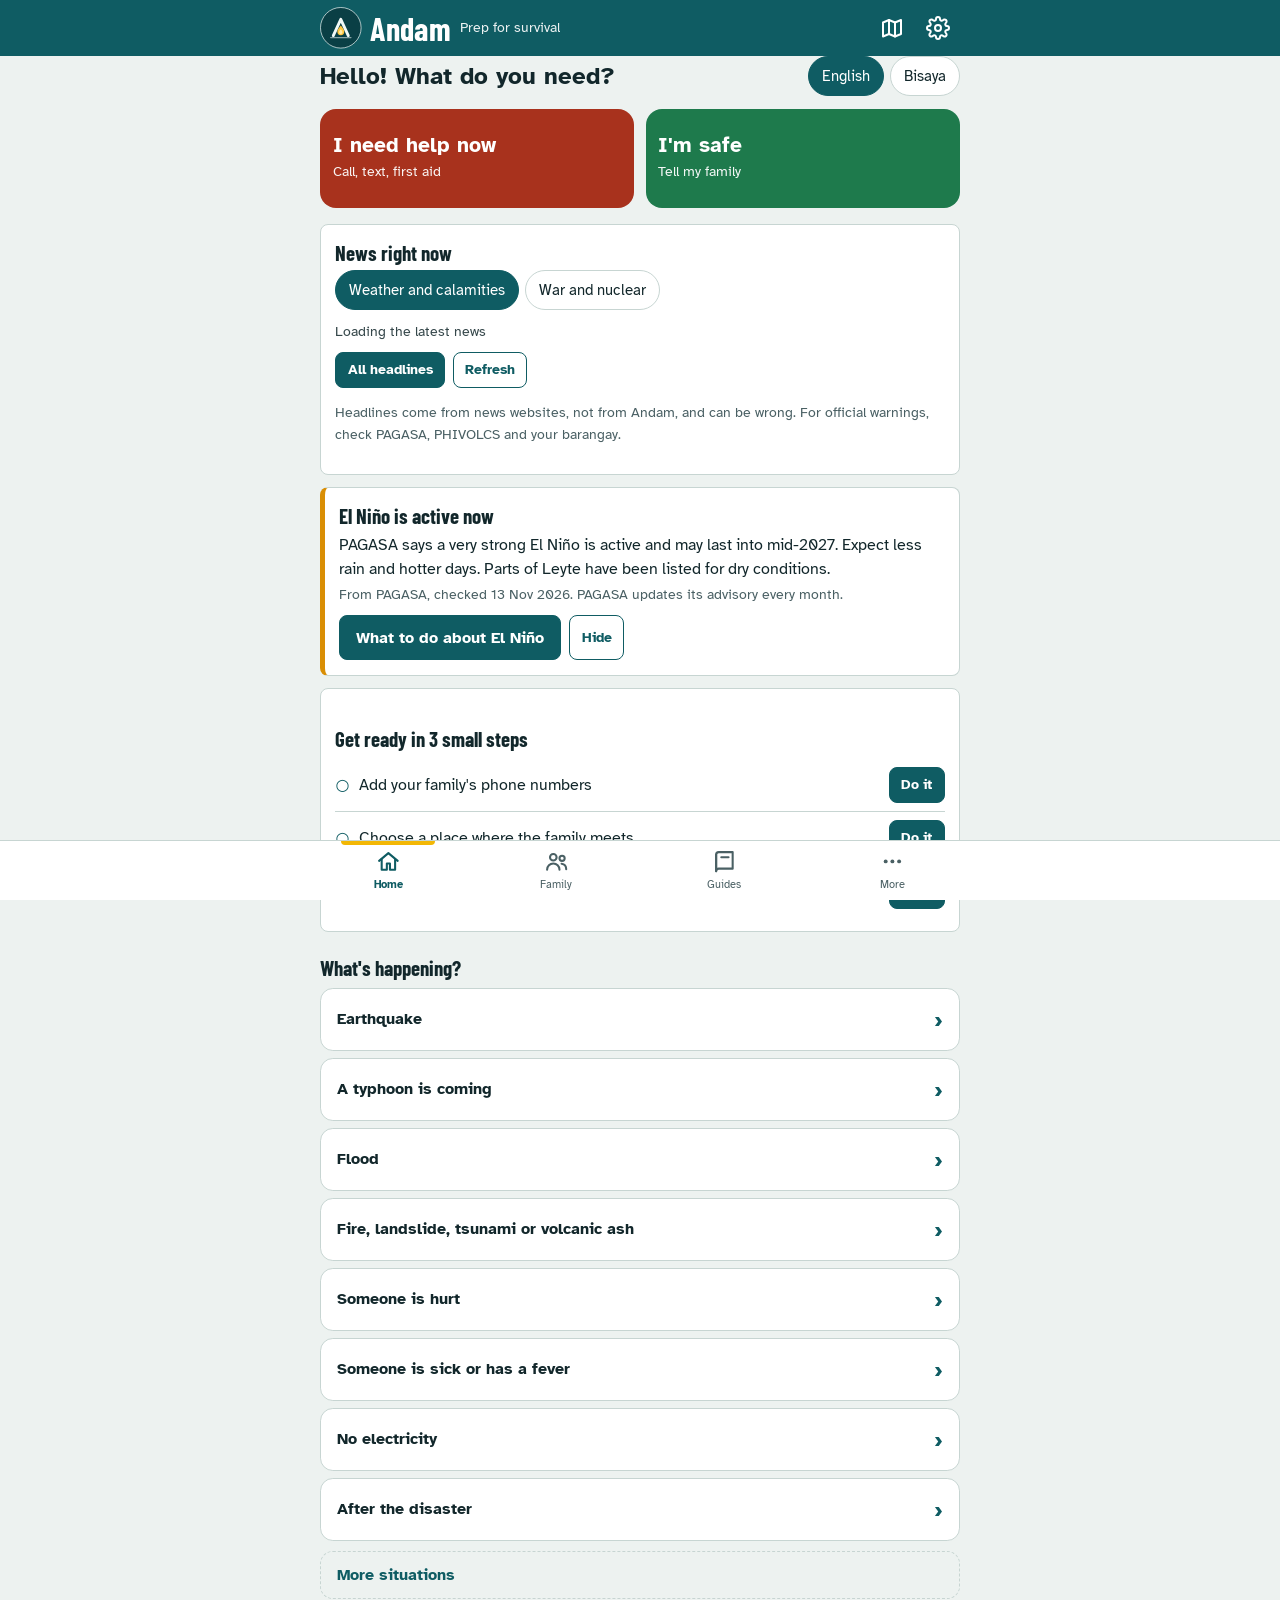
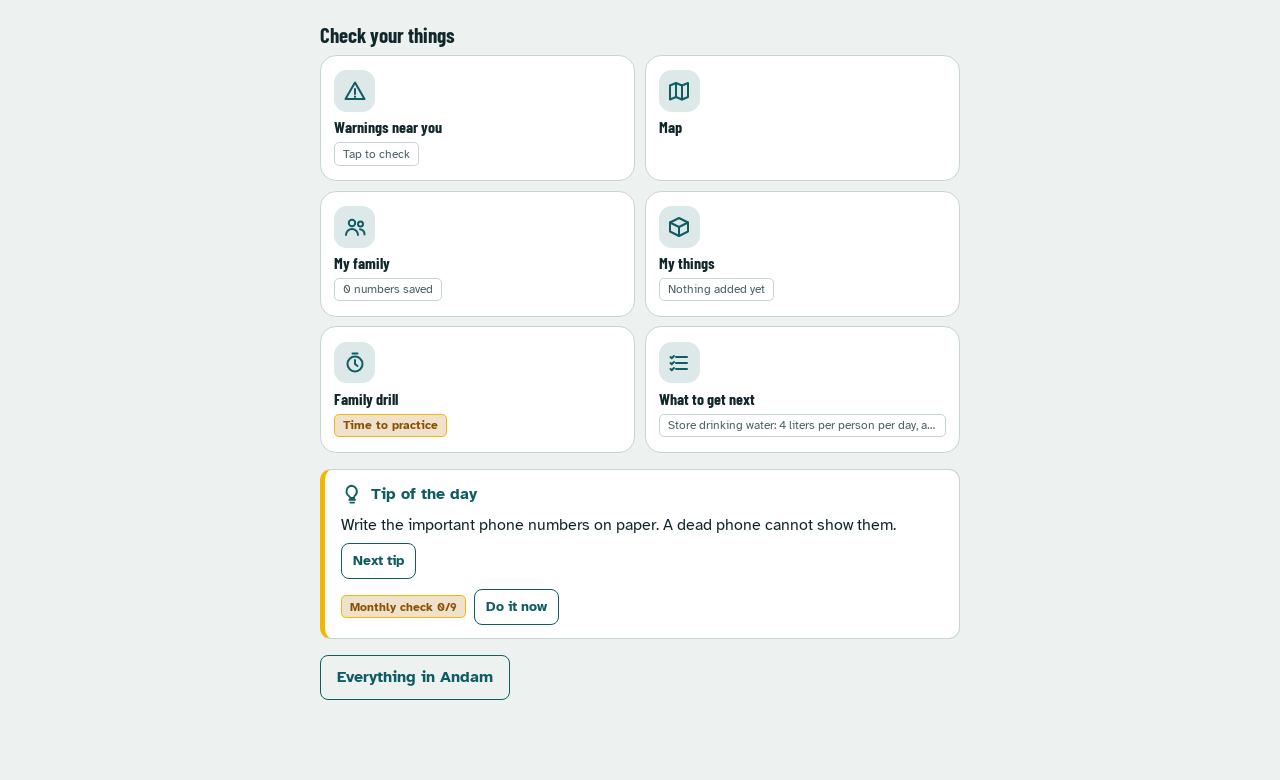
==== commit f24d8531: "Andam v27: login and sync, 3-second opening screen Adds sync.js and sync-config.js (log in with a na" ====
--- a/andam-offline.html
+++ b/andam-offline.html
@@ -136,7 +136,7 @@
 .detail dd{margin:0}
 .field{display:block;margin:.6rem 0 0}
 .field span{display:block;font-size:.85rem;color:var(--muted);margin-bottom:.2rem}
-input[type=text],input[type=tel],input[type=number],input[type=date],select,textarea{
+input[type=text],input[type=password],input[type=tel],input[type=number],input[type=date],select,textarea{
   width:100%;padding:.6rem .7rem;border:1.5px solid var(--line);border-radius:.45rem;background:var(--surface);min-height:2.75rem}
 textarea{min-height:5rem;resize:vertical}
 .addrow{display:grid;grid-template-columns:1fr auto auto;gap:.5rem;margin:.6rem 0 1rem}
@@ -1352,6 +1352,32 @@
 .situmore>summary{cursor:pointer;padding:.7rem 1rem;border:1px dashed var(--line);border-radius:.8rem;font-weight:700;color:var(--accent);list-style:none;min-height:3rem;display:flex;align-items:center}
 .situmore>summary::-webkit-details-marker{display:none}
 .situmore[open]>summary{margin-bottom:.5rem}
+.notice{border-left:.35rem solid #D98E04}
+.notice h3{margin:.1rem 0 .3rem}
+.notice p{margin:.2rem 0}
+
+/* ---- news (v26) ---- */
+.newscard h3{margin:.1rem 0 .3rem}
+.newsst{display:block;font-size:.85rem;opacity:.85;margin:.15rem 0 .5rem}
+.newsst.bad{color:var(--danger);opacity:1}
+.newslist{display:grid;gap:.1rem;margin:.2rem 0 .5rem}
+.newsrow{display:block;padding:.6rem .1rem;border-top:1px solid var(--line);text-decoration:none;color:var(--ink)}
+.newsrow:first-child{border-top:0}
+.newsrow b{display:block;font-size:.98rem;line-height:1.3;overflow-wrap:anywhere}
+.newsrow small{display:block;opacity:.7;margin-top:.15rem}
+.newsrow:active{background:color-mix(in srgb,var(--accent) 10%,transparent)}
+
+/* ---- login and sync ---- */
+.iddlg input[type=text],.iddlg input[type=password]{background:#fff;color:#111;border-color:#767676}
+.iddlg .field span{color:#444}
+.iddlg details>summary{cursor:pointer;padding:.4rem 0;color:#444}
+.synccard{display:block;width:100%;text-align:left;border-left:.35rem solid #1E7A4C;color:inherit;font:inherit}
+.synccard h3{margin:.1rem 0 .3rem}
+.synccard p{margin:.2rem 0}
+.synccard.ok{display:flex;flex-direction:column;gap:.15rem;cursor:pointer}
+.syncok{background:#E4F3EA;color:#0F4A2C;padding:.5rem .7rem;border-radius:.4rem;margin:.5rem 0}
+.syncerr{background:#FBE5E0;color:#7A1F10;padding:.5rem .7rem;border-radius:.4rem;margin:.5rem 0;font-weight:600}
+.syncst{color:#444;margin:.2rem 0 .6rem}
 </style>
 </head>
 <body>
@@ -1440,6 +1466,10 @@
 
 <dialog id="drilldlg" class="iddlg helpdlg" aria-label="Drill"></dialog>
 
+<dialog id="newsdlg" class="iddlg helpdlg" aria-label="News"></dialog>
+
+<dialog id="syncdlg" class="iddlg helpdlg" aria-label="My login"></dialog>
+
 <dialog id="settings" aria-labelledby="settingsTitle">
   <div class="dlg">
     <div style="display:flex;justify-content:space-between;align-items:center">
@@ -1456,8 +1486,10 @@
     </div>
     <label class="field"><span>Language / Pinulongan</span>
       <select id="lang" data-bind="settings.lang" data-re="1"><option value="en">English</option><option value="ceb">Bisaya</option></select></label>
+    <label class="field"><span>News headlines</span>
+      <select id="newsmode" data-bind="settings.news" data-re="1"><option value="on">Show news (loads when online)</option><option value="off">Hide news</option></select></label>
     <label class="field"><span>Opening screen</span>
-      <select id="splashmode" data-bind="settings.splash"><option value="on">Show it for 5 seconds</option><option value="off">Skip it</option></select></label>
+      <select id="splashmode" data-bind="settings.splash"><option value="on">Show it for 3 seconds</option><option value="off">Skip it</option></select></label>
     <label class="field"><span>Layout</span>
       <select id="navmode" data-bind="settings.nav" data-re="1"><option value="simple">Simple: 4 buttons at the bottom</option><option value="full">Full: more buttons at the bottom</option></select></label>
     <label class="field"><span>Animations</span>
@@ -1471,6 +1503,11 @@
     <h3>Send this app to another phone</h3>
     <p class="hint">Works with no internet and no power grid. It packs the whole app into one file (Andam.html). Pick Bluetooth or Nearby Share in the menu that opens. The other person opens the file in Chrome.</p>
     <button class="btn" data-a="shareapp">Send this app</button>
+
+    <h3>Log in (keep my info on any phone)</h3>
+    <p class="hint">Log in once and your family info follows you to any phone. It is scrambled on this phone before it is sent.</p>
+    <p class="hint" id="syncStatus"></p>
+    <button class="btn" data-a="sy_open">Log in or manage my login</button>
 
     <h3>Back up your entries</h3>
     <p class="hint">Everything you type is saved only on this phone. If you change phones, copy this backup and paste it into the new one. Photos you add to a guide stay on this phone and are not in the backup.</p>
@@ -1488,7 +1525,7 @@
     <button class="btn danger small" data-a="reset">Erase everything on this phone</button>
 
     <h3>About</h3>
-    <p class="hint">Andam means “ready” in Bisaya. Nothing you enter leaves this phone. Peso figures come from Philippine shop listings seen in November 2026 and will change. Radio and satellite rules come from NTC circulars and news reports: confirm with the NTC or an authorized dealer before you buy.</p>
+    <p class="hint">Andam means “ready” in Bisaya. Nothing you enter leaves this phone unless you log in to sync, and then it is scrambled first. Peso figures come from Philippine shop listings seen in November 2026 and will change. Radio and satellite rules come from NTC circulars and news reports: confirm with the NTC or an authorized dealer before you buy.</p>
   </div>
 </dialog>
 
@@ -1639,6 +1676,29 @@
       { id: "md8", t: "Copies of recent lab results and medical records, on paper and in your phone", p: 2, b: 0 },
       { id: "md9", t: "A pill box or labeled bags for each day", p: 2, b: 1 },
       { id: "md10", t: "Check medicine expiry dates every 6 months", p: 2, b: 0 }
+    ]
+  },
+  {
+    id: "elnino", name: "El Niño: drought and heat",
+    blurb: "A very strong El Niño can bring months of less rain and hotter days. Prepare water, shade and food before the dry months get worse. See also: Guides, El Niño: drought, water and heat.",
+    items: [
+      { id: "en1", t: "Extra stored drinking water, aiming for 14 days for everyone", p: 1, b: 2,
+        n: "Use clean containers with tight lids. Replace the water every 6 months." },
+      { id: "en2", t: "Tight lids or covers on every water container, to keep mosquitoes out", p: 1, b: 1,
+        n: "Scrub any open container once a week." },
+      { id: "en3", t: "Know where to get water near you: wells, springs, water points and refilling stations, and a way to carry it", p: 1, b: 0 },
+      { id: "en4", t: "Oral rehydration salts and a thermometer", p: 1, b: 1,
+        e: "Hydrite, digital thermometer",
+        w: "Mercury Drug, Watsons, Rose Pharmacy" },
+      { id: "en5", t: "Buckets or drums to catch rainwater whenever it rains", p: 2, b: 1,
+        n: "Boil or treat rainwater before you drink it." },
+      { id: "en6", t: "Hats, light cotton clothes and an umbrella for shade", p: 2, b: 1 },
+      { id: "en7", t: "A battery fan or hand fan, a power bank and a flashlight for brownouts", p: 2, b: 2 },
+      { id: "en8", t: "Dry-season garden: mulch (dry leaves or straw), a watering can and seeds of crops that take dry weather (camote, cassava, okra)", p: 2, b: 1,
+        n: "Water early in the morning at the roots. See Grow vegetables outside in Guides." },
+      { id: "en9", t: "Clear dry grass and trash from around the house, and keep a bucket of water ready", p: 2, b: 0 },
+      { id: "en10", t: "Extra staple food: rice, canned fish, dried fish, noodles", p: 2, b: 2,
+        n: "Prices can rise in a drought. Buy a little more each week, not everything at once." }
     ]
   },
   {
@@ -2284,7 +2344,35 @@
       <li>Move only light things that are safe to move, and never pull out something heavy that is holding up a wall or beam.</li>
     </ol>
     <p><b>A person who has been under a heavy weight for hours needs a doctor as soon as they are freed,</b> even if they look okay. Do not move someone with a neck or back injury unless the place is about to collapse.</p>
-    <p class="hint">Keep a whistle in your go-bag. A whistle can be heard from further than a voice.</p>` }
+    <p class="hint">Keep a whistle in your go-bag. A whistle can be heard from further than a voice.</p>` },
+  { id: "gd40", title: "El Niño: drought, water and heat", html: `
+    <p>El Niño brings less rain and hotter days for months. Dry spells and drought can follow. Typhoons can still come, so keep your typhoon plan ready too. Check PAGASA's El Niño advisory each month and listen to your barangay.</p>
+    <p><b>Water first</b></p>
+    <ol>
+      <li>Store extra drinking water now, in clean containers with tight lids. Aim for 14 days for everyone if you can.</li>
+      <li><b>Keep every water container covered.</b> Mosquitoes breed in uncovered stored water within days, and dengue rises. Scrub open containers once a week.</li>
+      <li>Drinking and cooking come first. Reuse washing water for flushing and for plants.</li>
+      <li>Catch rainwater whenever it rains. Boil or treat it before you drink it.</li>
+      <li>Know your water sources: wells, springs, water points and refilling stations. Wells can run low, or taste salty near the coast. Do not drink from muddy or still pools.</li>
+    </ol>
+    <p><b>Heat</b></p>
+    <ul>
+      <li>Drink water before you feel thirsty. Wear light clothes and a hat. Rest in the shade during the hottest hours, from about 11 AM to 3 PM.</li>
+      <li>Never leave children, older people or pets in a closed car or a hot room.</li>
+      <li>Watch for heat stroke (see the Heat stroke guide). Babies, older people and pregnant women need extra care. Check on neighbors.</li>
+    </ul>
+    <p><b>Fire</b></p>
+    <ul>
+      <li>Dry grass and brush burn fast. Do not burn rubbish. Clear dry grass and trash from around the house, and keep a bucket of water near.</li>
+      <li>Never leave a cooking fire. Put out cigarettes fully.</li>
+    </ul>
+    <p><b>Food and the garden</b></p>
+    <ul>
+      <li>Mulch the soil with dry leaves or straw. Water early in the morning at the roots. Choose crops that take dry weather, such as camote, cassava and okra. Save seeds.</li>
+      <li>Prices can rise in a drought. Buy a little extra staple food each week instead of everything at once, so there is enough for your neighbors too.</li>
+    </ul>
+    <p><b>Power:</b> dry months can cause brownouts. Keep a power bank, flashlight and a fan that works on batteries.</p>
+    <p class="hint">See also: Make water safe, Heat stroke, Grow vegetables outside, Fever and dengue.</p>` }
 ];
 </script>
 <script>/* Andam v17: tip of the day, monthly check, season reminders.
@@ -5125,7 +5213,35 @@
       <li>Ibalhin lang ang gaan nga butang nga luwas ibalhin, ug ayaw gayud og biraha ang bug-at nga butang nga nagsapnay sa dingding o biga.</li>
     </ol>
     <p><b>Ang tawo nga natapnan sa bug-at nga butang sulod sa pipila ka oras kinahanglan sa doktor sa diha nga mahaw-as siya,</b> bisan kung murag okay ra. Ayaw og ibalhin ang tawo nga naay samad sa liog o likod gawas kung hapit na maguba ang dapit.</p>
-    <p class="hint">Pagbaton og pito sa go-bag. Mas layo madungog ang pito kaysa tingog.</p>` }
+    <p class="hint">Pagbaton og pito sa go-bag. Mas layo madungog ang pito kaysa tingog.</p>` },
+    gd40: { title: "El Niño: hulaw, tubig ug kainit", html: `
+    <p>Ang El Niño nagdala og gamay nga ulan ug mas init nga mga adlaw sulod sa pipila ka bulan. Mahimong mosunod ang dry spell ug hulaw. Mahimo gihapon moabot ang bagyo, busa andama gihapon ang imong plano sa bagyo. Susiha matag bulan ang El Niño advisory sa PAGASA ug paminaw sa inyong barangay.</p>
+    <p><b>Tubig una</b></p>
+    <ol>
+      <li>Tipigi karon ang dugang nga inom nga tubig, sa limpyong sudlanan nga naay hugot nga takup. Tumong og 14 ka adlaw para sa tanan kung kaya.</li>
+      <li><b>Ipabilin nga natakpan ang matag sudlanan sa tubig.</b> Mangitlog ang lamok sa dili natakpan nga gitipigan nga tubig sulod sa pipila ka adlaw, ug motaas ang dengue. Kuskusa kausa sa usa ka semana ang abli nga sudlanan.</li>
+      <li>Una ang inom ug luto. Gamita pag-usab ang tubig nga gigamit sa paghugas sa pag-flush ug sa mga tanum.</li>
+      <li>Salo og tubig-ulan kung moulan. Lata o hugasi una sa dili pa imnon.</li>
+      <li>Hibaloi ang inyong tinubdan sa tubig: atabay, bukal, water point ug refilling station. Ang atabay mahimong mokunhod, o maalat ang lami duol sa baybayon. Ayaw og inom gikan sa lapok o nagpundo nga tubig.</li>
+    </ol>
+    <p><b>Kainit</b></p>
+    <ul>
+      <li>Inom og tubig sa dili pa ka mauhaw. Magsul-ob og nipis nga bisti ug kupya. Pahulay sa landong sa labing init nga oras, gikan mga 11 sa buntag hangtod 3 sa hapon.</li>
+      <li>Ayaw gayud pabilini ang bata, tigulang o hayop sa sirado nga awto o init nga lawak.</li>
+      <li>Bantayi ang heat stroke (tan-awa ang giya sa Heat stroke). Ang masuso, tigulang ug buntis nagkinahanglan og dugang pag-atiman. Kumustaha ang mga silingan.</li>
+    </ul>
+    <p><b>Sunog</b></p>
+    <ul>
+      <li>Dali masunog ang uga nga sagbot ug kahoy. Ayaw og sunog sa basura. Limpyohi ang uga nga sagbot ug basura libot sa balay, ug butangi og timba nga tubig sa duol.</li>
+      <li>Ayaw pagbiyai ang kalayo sa pagluto. Hingpita nga patya ang sigarilyo.</li>
+    </ul>
+    <p><b>Pagkaon ug tanaman</b></p>
+    <ul>
+      <li>Tabuni og uga nga dahon o dagami ang yuta. Tubigi sa sayong buntag sa gamut. Pilia ang tanum nga kaya ang uga nga panahon, sama sa camote, kamoteng kahoy ug okra. Tipigi ang liso.</li>
+      <li>Mahimong motaas ang presyo sa hulaw. Palita og gamay nga dugang nga basehang pagkaon kada semana imbes tanan sa usa ka higayon, aron igo usab alang sa imong mga silingan.</li>
+    </ul>
+    <p><b>Kuryente:</b> ang uga nga bulan mahimong makahatag og brownout. Pagbaton og power bank, flashlight ug bentilador nga baterya ang gamit.</p>
+    <p class="hint">Basaha usab: Himoa nga luwas ang tubig, Heat stroke, Pagtanom og utanon sa gawas, Hilanat ug dengue.</p>` }
   }
 };
 
@@ -5238,8 +5354,8 @@
   ["Start over", "Sugdi pag-usab"],
   ["Erase everything on this phone", "Papasa ang tanan niining telepono"],
   ["About", "Mahitungod"],
-  ["Andam means “ready” in Bisaya. Nothing you enter leaves this phone. Peso figures come from Philippine shop listings seen in November 2026 and will change. Radio and satellite rules come from NTC circulars and news reports: confirm with the NTC or an authorized dealer before you buy.",
-   "Ang Andam mao ang pulong sa Bisaya para sa “ready”. Walay imong gisulat nga mawagtang gikan niining telepono. Ang mga presyo sa piso gikan sa mga listahan sa tindahan sa Pilipinas nga nakita sa Nobyembre 2026 ug mausab. Ang mga lagda sa radyo ug satellite gikan sa mga sirkular sa NTC ug balita: pagpamatuod sa NTC o sa awtorisadong dealer sa dili pa mopalit."],
+  ["Andam means “ready” in Bisaya. Nothing you enter leaves this phone unless you log in to sync, and then it is scrambled first. Peso figures come from Philippine shop listings seen in November 2026 and will change. Radio and satellite rules come from NTC circulars and news reports: confirm with the NTC or an authorized dealer before you buy.",
+   "Ang Andam mao ang pulong sa Bisaya para sa “ready”. Walay imong gisulat nga mawagtang gikan niining telepono gawas kung mag-log in ka aron mag-sync, ug gi-scramble kini una. Ang mga presyo sa piso gikan sa mga listahan sa tindahan sa Pilipinas nga nakita sa Nobyembre 2026 ug mausab. Ang mga lagda sa radyo ug satellite gikan sa mga sirkular sa NTC ug balita: pagpamatuod sa NTC o sa awtorisadong dealer sa dili pa mopalit."],
   ["Paste a backup here", "I-paste dinhi ang backup"],
   ["Backup text", "Teksto sa backup"],
   ["Choose a backup file", "Pili og backup nga file"],
@@ -5796,10 +5912,134 @@
   ["Getting your family ready", "Gihanda ang imong pamilya"],
   ["Emergency? Get help now", "Emerhensya? Pangayo og tabang karon"],
   ["Tap anywhere to skip", "Pislita bisan asa aron laktawan"],
-  ["Opening screen", "Unang screen"], ["Show it for 5 seconds", "Ipakita sulod sa 5 segundo"], ["Skip it", "Laktawi"]
+  ["Opening screen", "Unang screen"], ["Show it for 3 seconds", "Ipakita sulod sa 3 segundo"], ["Skip it", "Laktawi"]
 ]);
 
 addX([["More situations", "Dugang nga mga sitwasyon"]]);
+
+/* ---- v26: El Niño ---- */
+addX([
+  ["El Niño: drought and heat", "El Niño: hulaw ug kainit"],
+  ["A very strong El Niño can bring months of less rain and hotter days. Prepare water, shade and food before the dry months get worse. See also: Guides, El Niño: drought, water and heat.", "Ang kusog kaayo nga El Niño mahimong magdala og pipila ka bulan nga gamay ang ulan ug mas init ang adlaw. Andama ang tubig, landong ug pagkaon sa dili pa mograbe ang uga nga mga bulan. Basaha usab: Giya, El Niño: hulaw, tubig ug kainit."],
+  ["Extra stored drinking water, aiming for 14 days for everyone", "Dugang nga gitipigan nga inom nga tubig, tumong og 14 ka adlaw para sa tanan"],
+  ["Use clean containers with tight lids. Replace the water every 6 months.", "Gamita ang limpyong sudlanan nga hugot ang takup. Ilisi ang tubig matag 6 ka bulan."],
+  ["Tight lids or covers on every water container, to keep mosquitoes out", "Hugot nga takup sa matag sudlanan sa tubig, aron dili makasulod ang lamok"],
+  ["Scrub any open container once a week.", "Kuskusa kausa sa usa ka semana ang bisan unsang abli nga sudlanan."],
+  ["Know where to get water near you: wells, springs, water points and refilling stations, and a way to carry it", "Hibaloi kung asa makakuha og tubig duol kanimo: atabay, bukal, water point ug refilling station, ug paagi sa pagdala niini"],
+  ["Oral rehydration salts and a thermometer", "Oral rehydration salts ug termometro"],
+  ["Hydrite, digital thermometer", "Hydrite, digital nga termometro"],
+  ["Buckets or drums to catch rainwater whenever it rains", "Timba o drum para masalo ang tubig-ulan kung moulan"],
+  ["Boil or treat rainwater before you drink it.", "Lata o hugasi ang tubig-ulan sa dili pa imnon."],
+  ["Hats, light cotton clothes and an umbrella for shade", "Kupya, nipis nga bisting koton ug payong para sa landong"],
+  ["A battery fan or hand fan, a power bank and a flashlight for brownouts", "Bentilador nga baterya o pahangin nga kamot, power bank ug flashlight para sa brownout"],
+  ["Dry-season garden: mulch (dry leaves or straw), a watering can and seeds of crops that take dry weather (camote, cassava, okra)", "Tanaman sa uga nga panahon: tabon sa yuta (uga nga dahon o dagami), banyera sa pagpanubig ug liso sa tanum nga kaya ang uga (camote, kamoteng kahoy, okra)"],
+  ["Water early in the morning at the roots. See Grow vegetables outside in Guides.", "Tubigi sa sayong buntag sa gamut. Tan-awa ang Pagtanom og utanon sa gawas sa Giya."],
+  ["Clear dry grass and trash from around the house, and keep a bucket of water ready", "Limpyohi ang uga nga sagbot ug basura libot sa balay, ug andama ang timba nga tubig"],
+  ["Extra staple food: rice, canned fish, dried fish, noodles", "Dugang nga basehang pagkaon: bugas, de-lata nga isda, uga nga isda, pansit"],
+  ["Prices can rise in a drought. Buy a little more each week, not everything at once.", "Mahimong motaas ang presyo sa hulaw. Palita og gamay nga dugang kada semana, dili tanan sa usa ka higayon."],
+  ["El Niño is active now", "Aktibo karon ang El Niño"],
+  ["PAGASA says a very strong El Niño is active and may last into mid-2027. Expect less rain and hotter days. Parts of Leyte have been listed for dry conditions.", "Gisulti sa PAGASA nga aktibo ang kusog kaayo nga El Niño ug mahimong molungtad hangtod tunga sa 2027. Gamay ang ulan ug mas init ang adlaw. Ang pipila ka bahin sa Leyte nalista nga uga."],
+  ["From PAGASA, checked 13 Nov 2026. PAGASA updates its advisory every month.", "Gikan sa PAGASA, gisusi 13 Nob 2026. Mag-update ang PAGASA sa advisory matag bulan."],
+  ["What to do about El Niño", "Unsay buhaton batok sa El Niño"], ["Hide", "Tagoa"]
+]);
+
+/* ---- v26: news ---- */
+addX([
+  ["News right now", "Balita karon"], ["NEWS", "BALITA"], ["All headlines", "Tanang headline"], ["Refresh", "I-refresh"],
+  ["Weather and disasters", "Panahon ug katalagman"], ["Weather and calamities", "Panahon ug kalamidad"], ["War and nuclear", "Gubat ug nukleyar"],
+  ["War and nuclear news comes from around the world and can be alarming. Stay calm. Check official sources: your barangay, NDRRMC and the government.", "Ang balita bahin sa gubat ug nukleyar gikan sa tibuok kalibotan ug mahimong makahadlok. Pabilin nga kalmado. Susiha ang opisyal nga tinubdan: ang inyong barangay, NDRRMC ug ang gobyerno."],
+  ["News", "Balita"], ["Weather, calamity and war headlines (saved for offline)", "Headline bahin sa panahon, kalamidad ug gubat (na-save para offline)"],
+  ["Loading the latest news", "Gikuha ang pinakabag-ong balita"],
+  ["No news saved yet.", "Wala pay na-save nga balita."],
+  ["No news yet. Connect to the internet once to load headlines.", "Wala pay balita. Pag-connect sa internet kausa aron makarga ang mga headline."],
+  ["No internet. Showing the last saved news from", "Walay internet. Gipakita ang katapusang na-save nga balita gikan sa"],
+  ["Could not update the news. Showing the last saved news from", "Wala ma-update ang balita. Gipakita ang katapusang na-save nga balita gikan sa"],
+  ["These headlines are old.", "Daan na kini nga mga headline."],
+  ["Updated", "Gi-update"], ["just now", "karon lang"], ["min ago", "ka min ang milabay"], ["h ago", "ka oras ang milabay"], ["d ago", "ka adlaw ang milabay"],
+  ["Headlines come from news websites, not from Andam, and can be wrong. For official warnings, check PAGASA, PHIVOLCS and your barangay.", "Ang mga headline gikan sa mga website sa balita, dili gikan sa Andam, ug mahimong sayop. Para sa opisyal nga pasidaan, susiha ang PAGASA, PHIVOLCS ug ang inyong barangay."],
+  ["News headlines", "Mga headline sa balita"], ["Show news (loads when online)", "Ipakita ang balita (mokarga kung naay internet)"], ["Hide news", "Tagoa ang balita"]
+]);
+
+/* ---- v27: login and sync ---- */
+addX([
+  ["MY LOGIN", "AKONG LOGIN"],
+  ["Log in (keep my info on any phone)", "Mag-log in (aron ang akong impormasyon naa sa bisan unsang telepono)"],
+  ["Log in once and your family info follows you to any phone. It is scrambled on this phone before it is sent.", "Mag-log in kausa ug ang imong impormasyon sa pamilya mosunod sa bisan unsang telepono. Gi-scramble kini sa imong telepono una ipadala."],
+  ["Log in or manage my login", "Mag-log in o i-manage ang akong login"],
+  ["Keep your info on any phone", "Ipabilin ang imong impormasyon sa bisan unsang telepono"],
+  ["Log in once, and your family info follows you. No need to type it again on a new phone.", "Mag-log in kausa ug mosunod ang impormasyon sa imong pamilya. Dili na kinahanglan i-type usab sa bag-ong telepono."],
+  ["Log in or create account", "Mag-log in o paghimo og account"],
+  ["Not now", "Dili pa karon"],
+  ["Logged in as", "Naka-log in isip"],
+  ["Log in", "Mag-log in"],
+  ["Create account", "Paghimo og account"],
+  ["Log out on this phone", "Mag-log out niining telepono"],
+  ["Log out on this phone? Your info stays on this phone and online.", "Mag-log out niining telepono? Magpabilin ang imong impormasyon niining telepono ug online."],
+  ["You are logged out.", "Naka-log out ka na."],
+  ["Sync now", "I-sync karon"],
+  ["Syncing…", "Nag-sync…"],
+  ["Saved online", "Natipigan online"],
+  ["Waiting to save online…", "Naghulat nga matipigan online…"],
+  ["No internet. Saved on this phone, will sync later.", "Walay internet. Natipigan sa telepono, i-sync unya."],
+  ["No internet. Try again when you are online.", "Walay internet. Sulayi pag-usab kung naay internet."],
+  ["Ready.", "Andam na."],
+  ["Not logged in.", "Wala naka-log in."],
+  ["Not set up yet.", "Wala pa na-set up."],
+  ["Your login name", "Imong ngalan sa login"],
+  ["Your passphrase (at least 8 letters)", "Imong passphrase (labing menos 8 ka letra)"],
+  ["Example: santos-family-leyte", "Pananglitan: santos-pamilya-leyte"],
+  ["Example: three or four words together", "Pananglitan: tulo o upat ka pulong nga gihiusa"],
+  ["Show passphrase", "Ipakita ang passphrase"],
+  ["Hide passphrase", "Tagoa ang passphrase"],
+  ["Working…", "Nagtrabaho…"],
+  ["Log in to keep your family info on any phone. You only type it once.", "Mag-log in aron naa ang impormasyon sa imong pamilya sa bisan unsang telepono. Kausa ra nimo i-type."],
+  ["Write your passphrase down and keep it safe.", "Isulat ang imong passphrase ug tipigi kini sa luwas nga dapit."],
+  ["If you forget it, nobody can get your info back, not even the person who set this up.", "Kung makalimtan nimo kini, walay makabalik sa imong impormasyon, bisan ang nag-set up niini."],
+  ["Pick a login name nobody else would pick. Use a passphrase that is hard to guess.", "Pagpili og ngalan sa login nga dili pilion sa uban. Gamita ang passphrase nga lisod tagnaon."],
+  ["Sync address", "Address sa sync"],
+  ["Save address", "Tipigi ang address"],
+  ["Address saved.", "Natipigan na ang address."],
+  ["Logging in keeps your info on any phone. It needs a sync address first.", "Ang pag-log in magtipig sa imong impormasyon sa bisan unsang telepono. Kinahanglan una og address sa sync."],
+  ["That does not look like a Google Apps Script address.", "Dili kini sama sa address sa Google Apps Script."],
+  ["The person who set up Andam gets this address when they set up the sync server. Ask them for it.", "Ang nag-set up sa Andam makakuha niining address kung ilang i-set up ang sync server. Pangayoa kanila."],
+  ["Your info is scrambled on this phone before it is sent. Photos stay on each phone.", "Gi-scramble ang imong impormasyon niining telepono una ipadala. Ang mga litrato magpabilin sa matag telepono."],
+  ["Change passphrase", "Usba ang passphrase"],
+  ["New passphrase", "Bag-ong passphrase"],
+  ["Type it again", "I-type usab"],
+  ["Save new passphrase", "Tipigi ang bag-ong passphrase"],
+  ["Cancel", "Kanselaha"],
+  ["Passphrase changed. Use the new one on your other phones.", "Nausab na ang passphrase. Gamita ang bag-o sa imong ubang telepono."],
+  ["Undo the last merge", "Likayi ang kataposang paghiusa"],
+  ["Two phones changed things at the same time, so Andam joined them. This brings back this phone's older info.", "Duha ka telepono ang nag-usab sa samang higayon, mao nga gihiusa kini sa Andam. Ibalik niini ang daang impormasyon niining telepono."],
+  ["Go back to this phone's info from before the last merge?", "Balik sa impormasyon niining telepono sa wala pa ang kataposang paghiusa?"],
+  ["Done. This phone's older info is back.", "Human na. Nabalik na ang daang impormasyon niining telepono."],
+  ["Remove my online copy", "Tangtanga ang akong kopya online"],
+  ["Delete my online copy", "Papasa ang akong kopya online"],
+  ["Delete your online copy? Your info stays on this phone, but it will no longer be saved online and other phones will stop syncing.", "Papason ang imong kopya online? Magpabilin ang imong impormasyon niining telepono, pero dili na kini matipigan online ug mohunong ang pag-sync sa ubang telepono."],
+  ["Your online copy was deleted.", "Napapas na ang imong kopya online."],
+  ["Account created. Your info is saved online.", "Nahimo na ang account. Natipigan online ang imong impormasyon."],
+  ["You are logged in. Your info is on this phone now.", "Naka-log in ka na. Naa na niining telepono ang imong impormasyon."],
+  ["The sync address is not set yet.", "Wala pa na-set ang address sa sync."],
+  ["No account with that name. Check the spelling, or tap Create account.", "Walay account nga kana ang ngalan. Susiha ang spelling, o pidla ang Paghimo og account."],
+  ["Wrong passphrase. Try again.", "Sayop ang passphrase. Sulayi pag-usab."],
+  ["Too many wrong tries. Please wait and try again.", "Daghan kaayo og sayop nga sulay. Palihug hulat ug sulayi pag-usab."],
+  ["minutes", "minuto"],
+  ["That name is already used. Add your family name or a number.", "Gigamit na kana nga ngalan. Dugangi og apelyido sa pamilya o numero."],
+  ["This sync server is full. Ask the person who set it up.", "Puno na kining sync server. Pangutan-a ang nag-set up niini."],
+  ["Your info is too big to save online.", "Dako ra kaayo ang imong impormasyon aron matipigan online."],
+  ["The server is busy. Try again in a moment.", "Busy ang server. Sulayi pag-usab sa dili madugay."],
+  ["The sync server gave an odd answer. Check the address and try again.", "Katingad-an ang tubag sa sync server. Susiha ang address ug sulayi pag-usab."],
+  ["Something went wrong. Try again.", "Adunay nasayop. Sulayi pag-usab."],
+  ["The name needs at least 3 letters.", "Ang ngalan kinahanglan labing menos 3 ka letra."],
+  ["The passphrase needs at least 8 characters.", "Ang passphrase kinahanglan labing menos 8 ka karakter."],
+  ["The passphrase must be different from the name.", "Ang passphrase kinahanglan lahi sa ngalan."],
+  ["This browser can't do secure sync. Open Andam in Chrome.", "Dili makahimo og luwas nga sync kining browser. Ablihi ang Andam sa Chrome."],
+  ["The two passphrases are not the same.", "Dili parehas ang duha ka passphrase."],
+  ["Could not open the saved info. Check the passphrase.", "Dili maablihan ang natipigan nga impormasyon. Susiha ang passphrase."],
+  ["Erase everything you entered on this phone? This can't be undone.", "Papason ang tanan nimong gisulod niining telepono? Dili na kini mabalik."],
+  ["You will also be logged out. Your online copy stays.", "Mag-log out ka sab. Magpabilin ang imong kopya online."],
+  ["Nothing you enter leaves this phone unless you log in to sync, and then it is scrambled first.", "Walay gikan sa imong gisulod nga mawala sa telepono gawas kung mag-log in ka aron mag-sync, ug gi-scramble kini una."],
+]);
 
 /* ---- Levels: area names, intros, step titles ---- */
 addX([
@@ -6005,6 +6245,412 @@
   });
 }
 </script>
+<script>/* Andam sync address.
+   After you deploy the Google Apps Script (see SYNC-SETUP.md), paste its web app address between the quotes.
+   It looks like: https://script.google.com/macros/s/AKfycb.../exec
+   Leave it empty and the login feature stays hidden. */
+window.ANDAM_SYNC_URL = "";
+</script>
+<script>/* Andam sync: log in with a name + passphrase and your info follows you to any phone.
+   - The phone turns name + passphrase into keys (PBKDF2). The passphrase never leaves the phone.
+   - Your data is encrypted on the phone (AES-GCM) before it is sent. The server only keeps scrambled text.
+   - Two phones that changed things at the same time are merged field by field. */
+function AndamSync(ctx) {
+  "use strict";
+  const SKEY = "handa.sync";
+  const ITER = 250000;
+  const EXCL = ["ui", "alerts", "nearby", "news", "settings"]; // stays on each phone
+  const T = (s) => ctx.tx(s), E = (s) => ctx.esc(s);
+  const enc = new TextEncoder(), dec = new TextDecoder();
+
+  /* ---------- small helpers ---------- */
+  const hex = (buf) => [...new Uint8Array(buf)].map((b) => b.toString(16).padStart(2, "0")).join("");
+  const unhex = (h) => Uint8Array.from(h.match(/../g).map((x) => parseInt(x, 16)));
+  const b64 = (buf) => { const u = new Uint8Array(buf); let s = ""; for (let i = 0; i < u.length; i += 0x8000) s += String.fromCharCode.apply(null, u.subarray(i, i + 0x8000)); return btoa(s); };
+  const unb64 = (s) => Uint8Array.from(atob(s), (c) => c.charCodeAt(0));
+  const sha = async (str) => hex(await crypto.subtle.digest("SHA-256", enc.encode(str)));
+  const norm = (n) => String(n || "").normalize("NFKC").trim().toLowerCase().replace(/\s+/g, " ");
+  const isObj = (v) => v && typeof v === "object" && !Array.isArray(v);
+  const stable = (v) => JSON.stringify(v, (k, x) => (isObj(x) ? Object.keys(x).sort().reduce((o, key) => { o[key] = x[key]; return o; }, {}) : x));
+  const eq = (a, b) => stable(a) === stable(b);
+  const hasCrypto = () => !!(window.crypto && crypto.subtle && window.TextEncoder);
+
+  /* ---------- what is kept on this phone about the login ---------- */
+  let SY = { url: "", name: "", nameId: "", auth: "", key: "", v: 0, base: "", t: "", safety: null };
+  try { Object.assign(SY, JSON.parse(localStorage.getItem(SKEY) || "{}")); } catch (e) { /* start clean */ }
+  const persist = () => { try { localStorage.setItem(SKEY, JSON.stringify(SY)); } catch (e) { /* low storage */ } };
+  const loggedIn = () => !!(SY.nameId && SY.auth && SY.key);
+  const serverUrl = () => {
+    const u = String(SY.url || window.ANDAM_SYNC_URL || "").trim();
+    return /^https:\/\/script\.google\.com\/macros\/s\/[\w-]+\/exec$/.test(u) ? u : "";
+  };
+  const configured = () => !!serverUrl();
+
+  /* ---------- what is synced ---------- */
+  const snap = (S) => { const o = JSON.parse(JSON.stringify(S)); EXCL.forEach((k) => delete o[k]); return o; };
+  const stripIds = (o) => { const c = JSON.parse(JSON.stringify(o)); if (c.family && Array.isArray(c.family.nums)) c.family.nums = c.family.nums.map((n) => ({ label: n.label, phone: n.phone })); return c; };
+  const pristine = () => eq(stripIds(snap(ctx.get())), stripIds(snap(ctx.fresh())));
+
+  /* ---------- three-way merge: base (last synced), local (this phone), remote (server) ---------- */
+  const idArr = (a) => Array.isArray(a) && a.every((x) => isObj(x) && x.id != null);
+  function m3(b, l, r) {
+    if (eq(l, r)) return l;
+    if (eq(b, l)) return r;
+    if (eq(b, r)) return l;
+    if (isObj(l) && isObj(r)) {
+      const bb = isObj(b) ? b : {}, out = {};
+      new Set([...Object.keys(l), ...Object.keys(r)]).forEach((k) => { const v = m3(bb[k], l[k], r[k]); if (v !== undefined) out[k] = v; });
+      return out;
+    }
+    if (Array.isArray(l) && Array.isArray(r) && idArr(l) && idArr(r) && (b == null || idArr(b))) return mArr(b || [], l, r);
+    return l; // both changed the same thing: this phone wins (a safety copy is kept)
+  }
+  function mArr(b, l, r) {
+    const mp = (a) => new Map(a.map((x) => [x.id, x]));
+    const B = mp(b), R = mp(r), seen = new Set(), out = [];
+    l.forEach((x) => {
+      seen.add(x.id);
+      const rx = R.get(x.id), bx = B.get(x.id);
+      if (rx) out.push(m3(bx, x, rx));
+      else if (!bx || !eq(bx, x)) out.push(x); // added here, or changed here while deleted there
+    });
+    r.forEach((x) => {
+      if (seen.has(x.id)) return;
+      const bx = B.get(x.id);
+      if (!bx || !eq(bx, x)) out.push(x);        // added there, or changed there while deleted here
+    });
+    return out;
+  }
+  function dedupeNums(o) {
+    const f = o.family; if (!f || !Array.isArray(f.nums)) return;
+    const seen = new Set();
+    f.nums = f.nums.filter((n) => { const k = norm(n.label) + "|" + String(n.phone || "").replace(/\D/g, ""); if (seen.has(k)) return false; seen.add(k); return true; });
+  }
+  function apply(obj) {
+    const S = ctx.get(), ns = ctx.merge(ctx.defaults(), JSON.parse(JSON.stringify(obj)));
+    EXCL.forEach((k) => { ns[k] = S[k]; });
+    dedupeNums(ns);
+    ctx.replace(ns);
+  }
+
+  /* ---------- keys and encryption ---------- */
+  async function derive(name, pass) {
+    const n = norm(name);
+    const base = await crypto.subtle.importKey("raw", enc.encode(String(pass).normalize("NFKC")), "PBKDF2", false, ["deriveBits"]);
+    const bits = await crypto.subtle.deriveBits({ name: "PBKDF2", hash: "SHA-256", iterations: ITER, salt: enc.encode("andam-sync-v1|" + n) }, base, 256);
+    const master = hex(bits);
+    return { nameId: await sha("andam-name|" + n), auth: await sha("andam-auth|" + master), key: await sha("andam-key|" + master) };
+  }
+  const aesKey = (keyHex) => crypto.subtle.importKey("raw", unhex(keyHex), "AES-GCM", false, ["encrypt", "decrypt"]);
+  async function encrypt(obj, keyHex) {
+    const iv = crypto.getRandomValues(new Uint8Array(12));
+    const ct = await crypto.subtle.encrypt({ name: "AES-GCM", iv }, await aesKey(keyHex || SY.key), enc.encode(JSON.stringify(obj)));
+    return JSON.stringify({ v: 1, iv: b64(iv), ct: b64(ct) });
+  }
+  async function decrypt(blob, keyHex) {
+    const j = JSON.parse(blob);
+    const pt = await crypto.subtle.decrypt({ name: "AES-GCM", iv: unb64(j.iv) }, await aesKey(keyHex || SY.key), unb64(j.ct));
+    return JSON.parse(dec.decode(pt));
+  }
+
+  /* ---------- talking to the server ---------- */
+  async function call(body) {
+    const url = serverUrl();
+    if (!url) throw { code: "nourl" };
+    const ac = new AbortController(), timer = setTimeout(() => ac.abort(), 30000);
+    let r;
+    try { r = await fetch(url, { method: "POST", headers: { "Content-Type": "text/plain;charset=utf-8" }, body: JSON.stringify(body), signal: ac.signal }); }
+    catch (e) { throw { code: "net" }; } finally { clearTimeout(timer); }
+    if (!r.ok) throw { code: "net" };
+    let j; try { j = await r.json(); } catch (e) { throw { code: "server" }; }
+    return j;
+  }
+
+  /* ---------- status ---------- */
+  const st = { busy: false, err: "", minutes: 0, form: { name: "", pass: "", pass2: "" }, show: false, passForm: false, msg: "" };
+  const MSG = {
+    nourl: "The sync address is not set yet.",
+    net: "No internet. Try again when you are online.",
+    none: "No account with that name. Check the spelling, or tap Create account.",
+    auth: "Wrong passphrase. Try again.",
+    locked: "Too many wrong tries. Please wait and try again.",
+    taken: "That name is already used. Add your family name or a number.",
+    full: "This sync server is full. Ask the person who set it up.",
+    big: "Your info is too big to save online.",
+    busy: "The server is busy. Try again in a moment.",
+    server: "The sync server gave an odd answer. Check the address and try again.",
+    bad: "Something went wrong. Try again.",
+    shortname: "The name needs at least 3 letters.",
+    shortpass: "The passphrase needs at least 8 characters.",
+    samepass: "The passphrase must be different from the name.",
+    nocrypto: "This browser can't do secure sync. Open Andam in Chrome.",
+    nomatch: "The two passphrases are not the same.",
+    read: "Could not open the saved info. Check the passphrase."
+  };
+  const errCode = (e) => (e && (e.err || e.code)) || "bad";
+  function fail(e) {
+    const c = errCode(e);
+    st.err = MSG[c] ? c : "bad"; st.minutes = Number(e && e.minutes) || 0; st.busy = false;
+    redraw();
+  }
+
+  /* ---------- core: push and pull ---------- */
+  let running = false, again = false;
+  async function takeRemote(r, local) {
+    let remote = null;
+    if (r.blob) remote = (await decrypt(r.blob)).data;
+    if (!remote) { SY.v = r.v; persist(); return; }
+    let base = null; try { base = SY.base ? JSON.parse(SY.base) : null; } catch (e) { base = null; }
+    if (!base) base = snap(ctx.fresh());
+    const merged = m3(base, local, remote);
+    if (!eq(base, local) && !eq(base, remote) && !eq(local, remote)) SY.safety = { t: new Date().toISOString(), local: stable(local), remote: stable(remote) };
+    apply(merged);
+    SY.v = r.v; SY.base = stable(remote); persist();
+  }
+  async function runSync() {
+    if (!loggedIn() || running) { again = again || running; return; }
+    running = true; st.busy = true; st.err = ""; redraw();
+    try {
+      for (let i = 0; i < 4; i++) {
+        const local = snap(ctx.get()), dirty = stable(local) !== SY.base;
+        if (dirty && SY.v) {
+          const blob = await encrypt({ data: local, t: new Date().toISOString() });
+          const r = await call({ op: "put", nameId: SY.nameId, auth: SY.auth, base: SY.v, blob });
+          if (r.ok) { SY.v = r.v; SY.base = stable(local); SY.t = new Date().toISOString(); persist(); break; }
+          if (r.err === "conflict") { await takeRemote(r, local); continue; }
+          throw r;
+        } else {
+          const r = await call({ op: "get", nameId: SY.nameId, auth: SY.auth });
+          if (!r.ok) throw r;
+          if (r.v !== SY.v) await takeRemote(r, local);
+          SY.t = new Date().toISOString(); persist();
+          if (stable(snap(ctx.get())) === SY.base) break;
+        }
+      }
+    } catch (e) {
+      if (e && e.name === "OperationError") e = { code: "read" };
+      const c = errCode(e);
+      if (c === "auth" || c === "none") { st.err = c; }
+      else st.err = MSG[c] ? c : "bad";
+      st.minutes = Number(e && e.minutes) || 0;
+    }
+    running = false; st.busy = false; redraw();
+    if (again) { again = false; setTimeout(runSync, 800); }
+  }
+
+  /* ---------- when to sync ---------- */
+  let timer = null, lastPull = 0;
+  function touch() {
+    if (!loggedIn()) return;
+    clearTimeout(timer);
+    timer = setTimeout(() => { if (navigator.onLine !== false && stable(snap(ctx.get())) !== SY.base) runSync(); }, 5000);
+  }
+  function pullSoon() {
+    if (!loggedIn() || navigator.onLine === false || Date.now() - lastPull < 20000) return;
+    lastPull = Date.now(); runSync();
+  }
+  document.addEventListener("visibilitychange", () => { if (document.visibilityState === "visible") pullSoon(); else if (loggedIn() && stable(snap(ctx.get())) !== SY.base && navigator.onLine !== false) runSync(); });
+  window.addEventListener("online", pullSoon);
+  setTimeout(pullSoon, 2500);
+
+  /* ---------- sign up, log in, passphrase, log out ---------- */
+  function check(name, pass) {
+    if (!hasCrypto()) return "nocrypto";
+    if (!serverUrl()) return "nourl";
+    if (norm(name).length < 3) return "shortname";
+    if (String(pass).length < 8) return "shortpass";
+    if (norm(pass) === norm(name)) return "samepass";
+    return "";
+  }
+  async function signup() {
+    const { name, pass } = st.form, bad = check(name, pass);
+    if (bad) { st.err = bad; return redraw(); }
+    st.busy = true; st.err = ""; redraw();
+    try {
+      const k = await derive(name, pass), local = snap(ctx.get());
+      const blob = await encrypt({ data: local, t: new Date().toISOString() }, k.key);
+      const r = await call({ op: "signup", nameId: k.nameId, auth: k.auth, blob });
+      if (!r.ok) throw r;
+      Object.assign(SY, { name: String(name).trim(), nameId: k.nameId, auth: k.auth, key: k.key, v: r.v, base: stable(local), t: new Date().toISOString(), safety: null });
+      persist(); st.form = { name: "", pass: "", pass2: "" }; st.busy = false; st.msg = "Account created. Your info is saved online.";
+      redraw(); ctx.rerender();
+    } catch (e) { fail(e); }
+  }
+  async function login() {
+    const { name, pass } = st.form, bad = check(name, pass);
+    if (bad) { st.err = bad; return redraw(); }
+    st.busy = true; st.err = ""; redraw();
+    try {
+      const k = await derive(name, pass);
+      const r = await call({ op: "get", nameId: k.nameId, auth: k.auth });
+      if (!r.ok) throw r;
+      let remote = null;
+      try { remote = r.blob ? (await decrypt(r.blob, k.key)).data : null; } catch (e) { throw { code: "read" }; }
+      const local = snap(ctx.get());
+      if (remote) {
+        if (pristine()) apply(remote);
+        else {
+          const merged = m3(snap(ctx.fresh()), local, remote);
+          SY.safety = { t: new Date().toISOString(), local: stable(local), remote: stable(remote) };
+          apply(merged);
+        }
+      }
+      Object.assign(SY, { name: String(name).trim(), nameId: k.nameId, auth: k.auth, key: k.key, v: r.v, base: stable(remote || local), t: new Date().toISOString() });
+      persist(); st.form = { name: "", pass: "", pass2: "" }; st.busy = false; st.msg = "You are logged in. Your info is on this phone now.";
+      redraw(); ctx.rerender(); touch();
+    } catch (e) { fail(e); }
+  }
+  function clearLogin() { SY = { url: SY.url, name: "", nameId: "", auth: "", key: "", v: 0, base: "", t: "", safety: null }; persist(); }
+  async function changePass() {
+    const { pass, pass2 } = st.form;
+    if (String(pass).length < 8) { st.err = "shortpass"; return redraw(); }
+    if (pass !== pass2) { st.err = "nomatch"; return redraw(); }
+    if (norm(pass) === norm(SY.name)) { st.err = "samepass"; return redraw(); }
+    st.busy = true; st.err = ""; redraw();
+    try {
+      await runSyncWait();
+      const k = await derive(SY.name, pass), local = snap(ctx.get());
+      const blob = await encrypt({ data: local, t: new Date().toISOString() }, k.key);
+      const r = await call({ op: "pass", nameId: SY.nameId, auth: SY.auth, newAuth: k.auth, blob });
+      if (!r.ok) throw r;
+      Object.assign(SY, { auth: k.auth, key: k.key, v: r.v, base: stable(local), t: new Date().toISOString() });
+      persist(); st.form = { name: "", pass: "", pass2: "" }; st.passForm = false; st.busy = false; st.msg = "Passphrase changed. Use the new one on your other phones.";
+      redraw();
+    } catch (e) { fail(e); }
+  }
+  async function runSyncWait() { while (running) await new Promise((r) => setTimeout(r, 200)); await runSync(); if (st.err) throw { code: st.err }; }
+  async function delOnline() {
+    if (!confirm(T("Delete your online copy? Your info stays on this phone, but it will no longer be saved online and other phones will stop syncing."))) return;
+    st.busy = true; st.err = ""; redraw();
+    try {
+      const r = await call({ op: "del", nameId: SY.nameId, auth: SY.auth });
+      if (!r.ok) throw r;
+      clearLogin(); st.busy = false; st.msg = "Your online copy was deleted."; redraw(); ctx.rerender();
+    } catch (e) { fail(e); }
+  }
+  function logout(quiet) {
+    if (!quiet && !confirm(T("Log out on this phone? Your info stays on this phone and online."))) return;
+    clearLogin(); st.msg = quiet ? "" : "You are logged out."; st.err = ""; redraw(); ctx.rerender();
+  }
+  function undoMerge() {
+    if (!SY.safety || !confirm(T("Go back to this phone's info from before the last merge?"))) return;
+    try { apply(JSON.parse(SY.safety.local)); SY.safety = null; persist(); st.msg = "Done. This phone's older info is back."; redraw(); touch(); } catch (e) { st.err = "bad"; redraw(); }
+  }
+
+  /* ---------- screens ---------- */
+  const when = (iso) => {
+    if (!iso) return "";
+    const d = new Date(iso), now = new Date();
+    const hm = d.toLocaleTimeString([], { hour: "numeric", minute: "2-digit" });
+    return d.toDateString() === now.toDateString() ? hm : d.toLocaleDateString([], { month: "short", day: "numeric" }) + " " + hm;
+  };
+  function statusLine() {
+    if (st.busy) return T("Syncing…");
+    if (st.err) return T(MSG[st.err] || MSG.bad) + (st.err === "locked" && st.minutes ? " (" + st.minutes + " " + T("minutes") + ")" : "");
+    if (navigator.onLine === false) return T("No internet. Saved on this phone, will sync later.");
+    if (loggedIn() && stable(snap(ctx.get())) !== SY.base) return T("Waiting to save online…");
+    return SY.t ? T("Saved online") + " " + when(SY.t) : "";
+  }
+  function dlgHtml() {
+    const bar = `<div class="idbar"><b>${E(T("MY LOGIN"))}</b><button class="btn small ghost" data-a="sy_close">${E(T("Close"))}</button></div>`;
+    const note = st.msg ? `<p class="syncok" role="status">${E(T(st.msg))}</p>` : "";
+    const err = st.err ? `<p class="syncerr" role="alert">${E(statusLine())}</p>` : "";
+    const dis = st.busy ? "disabled" : "";
+    if (!configured()) {
+      return `<div class="idin">${bar}
+        <p>${E(T("Logging in keeps your info on any phone. It needs a sync address first."))}</p>
+        <label class="field"><span>${E(T("Sync address"))}</span><input type="text" id="sy_url" value="${E(SY.url || "")}" placeholder="https://script.google.com/macros/s/…/exec" autocomplete="off" autocapitalize="off" spellcheck="false"></label>
+        <div class="actions"><button class="btn" data-a="sy_saveurl">${E(T("Save address"))}</button></div>
+        ${SY.url ? `<p class="syncerr">${E(T("That does not look like a Google Apps Script address."))}</p>` : ""}
+        <p class="hint">${E(T("The person who set up Andam gets this address when they set up the sync server. Ask them for it."))}</p></div>`;
+    }
+    if (loggedIn()) {
+      return `<div class="idin">${bar}${note}
+        <p><b>${E(T("Logged in as"))} ${E(SY.name)}</b></p>
+        <p class="syncst" role="status">${E(statusLine() || T("Ready."))}</p>
+        <div class="actions"><button class="btn" data-a="sy_now" ${dis}>${E(T("Sync now"))}</button><button class="btn ghost" data-a="sy_logout" ${dis}>${E(T("Log out on this phone"))}</button></div>
+        <p class="hint">${E(T("Your info is scrambled on this phone before it is sent. Photos stay on each phone."))}</p>
+        ${st.passForm ? `<h3>${E(T("New passphrase"))}</h3>
+          <label class="field"><span>${E(T("New passphrase"))}</span><input type="${st.show ? "text" : "password"}" id="sy_pass" value="${E(st.form.pass)}" autocomplete="new-password"></label>
+          <label class="field"><span>${E(T("Type it again"))}</span><input type="${st.show ? "text" : "password"}" id="sy_pass2" value="${E(st.form.pass2)}" autocomplete="new-password"></label>
+          <div class="actions"><button class="btn" data-a="sy_passgo" ${dis}>${E(T("Save new passphrase"))}</button><button class="btn ghost" data-a="sy_passform">${E(T("Cancel"))}</button></div>`
+          : `<div class="actions"><button class="btn small ghost" data-a="sy_passform">${E(T("Change passphrase"))}</button></div>`}
+        ${SY.safety ? `<div class="actions"><button class="btn small ghost" data-a="sy_undo">${E(T("Undo the last merge"))}</button></div><p class="hint">${E(T("Two phones changed things at the same time, so Andam joined them. This brings back this phone's older info."))}</p>` : ""}
+        <h3>${E(T("Remove my online copy"))}</h3>
+        <button class="btn danger small" data-a="sy_del" ${dis}>${E(T("Delete my online copy"))}</button></div>`;
+    }
+    const f = st.form;
+    return `<div class="idin">${bar}${note}
+      <p>${E(T("Log in to keep your family info on any phone. You only type it once."))}</p>
+      <label class="field"><span>${E(T("Your login name"))}</span><input type="text" id="sy_name" value="${E(f.name)}" placeholder="${E(T("Example: santos-family-leyte"))}" autocomplete="username" autocapitalize="off" spellcheck="false"></label>
+      <label class="field"><span>${E(T("Your passphrase (at least 8 letters)"))}</span><input type="${st.show ? "text" : "password"}" id="sy_pass" value="${E(f.pass)}" placeholder="${E(T("Example: three or four words together"))}" autocomplete="current-password" autocapitalize="off" spellcheck="false"></label>
+      <div class="actions"><button class="btn small ghost" data-a="sy_show">${E(st.show ? T("Hide passphrase") : T("Show passphrase"))}</button></div>
+      ${err}
+      <div class="actions"><button class="btn" data-a="sy_login" ${dis}>${E(st.busy ? T("Working…") : T("Log in"))}</button><button class="btn ghost" data-a="sy_signup" ${dis}>${E(T("Create account"))}</button></div>
+      <p class="hint"><b>${E(T("Write your passphrase down and keep it safe."))}</b> ${E(T("If you forget it, nobody can get your info back, not even the person who set this up."))}</p>
+      <p class="hint">${E(T("Pick a login name nobody else would pick. Use a passphrase that is hard to guess."))}</p>
+      <details class="hint"><summary>${E(T("Sync address"))}</summary>
+        <label class="field"><input type="text" id="sy_url" value="${E(SY.url || window.ANDAM_SYNC_URL || "")}" autocomplete="off" autocapitalize="off" spellcheck="false"></label>
+        <div class="actions"><button class="btn small ghost" data-a="sy_saveurl">${E(T("Save address"))}</button></div></details></div>`;
+  }
+  function readInputs() {
+    const g = (id) => { const el = document.getElementById(id); return el ? el.value : null; };
+    const n = g("sy_name"), p = g("sy_pass"), p2 = g("sy_pass2");
+    if (n !== null) st.form.name = n;
+    if (p !== null) st.form.pass = p;
+    if (p2 !== null) st.form.pass2 = p2;
+  }
+  function redraw() {
+    const d = document.getElementById("syncdlg");
+    if (d && d.open) { d.innerHTML = dlgHtml(); if (ctx.ceb()) ctx.translateDom(d, true); }
+    const s = document.getElementById("syncStatus"); if (s) s.textContent = settingsLine();
+  }
+  function open() {
+    const d = document.getElementById("syncdlg"); if (!d) return;
+    st.err = ""; st.msg = ""; st.passForm = false;
+    d.innerHTML = dlgHtml(); if (ctx.ceb()) ctx.translateDom(d, true);
+    if (typeof d.showModal === "function") { if (!d.open) d.showModal(); } else d.setAttribute("open", "");
+  }
+  function close() { const d = document.getElementById("syncdlg"); if (d && d.open) d.close(); }
+  const settingsLine = () => (!configured() ? T("Not set up yet.") : loggedIn() ? T("Logged in as") + " " + SY.name + (statusLine() ? " · " + statusLine() : "") : T("Not logged in."));
+
+  function cardHtml() {
+    if (!configured()) return "";
+    if (loggedIn()) {
+      return `<button class="block synccard ok" data-a="sy_open"><b>${E(T("Logged in as"))} ${E(SY.name)}</b><span class="hint">${E(statusLine() || T("Ready."))}</span></button>`;
+    }
+    if ((ctx.get().ui || {}).syncHide) return "";
+    return `<div class="block synccard"><h3>${E(T("Keep your info on any phone"))}</h3><p>${E(T("Log in once, and your family info follows you. No need to type it again on a new phone."))}</p><div class="actions"><button class="btn" data-a="sy_open">${E(T("Log in or create account"))}</button><button class="btn ghost small" data-a="sy_hide">${E(T("Not now"))}</button></div></div>`;
+  }
+
+  /* ---------- buttons ---------- */
+  function act(a) {
+    readInputs();
+    switch (a) {
+      case "sy_open": open(); break;
+      case "sy_close": close(); break;
+      case "sy_show": st.show = !st.show; redraw(); break;
+      case "sy_login": login(); break;
+      case "sy_signup": signup(); break;
+      case "sy_now": lastPull = Date.now(); runSync(); break;
+      case "sy_logout": logout(false); break;
+      case "sy_passform": st.passForm = !st.passForm; st.form.pass = ""; st.form.pass2 = ""; st.err = ""; redraw(); break;
+      case "sy_passgo": changePass(); break;
+      case "sy_del": delOnline(); break;
+      case "sy_undo": undoMerge(); break;
+      case "sy_saveurl": {
+        const el = document.getElementById("sy_url");
+        SY.url = el ? el.value.trim() : ""; persist(); st.err = ""; redraw(); ctx.rerender();
+        if (configured()) { st.msg = "Address saved."; redraw(); }
+        break;
+      }
+      case "sy_hide": { const S = ctx.get(); S.ui.syncHide = true; ctx.save(); ctx.rerender(); break; }
+    }
+  }
+
+  return { act, touch, cardHtml, open, loggedIn, configured, logoutQuiet: () => logout(true), settingsLine, _m3: m3, _snap: snap };
+}
+</script>
 <script>(() => {
   "use strict";
 
@@ -6021,9 +6667,10 @@
     drill: { steps: {}, last: "", found: "" },
     levels: { people: 5, goal: 2, done: {} },
     howto: { done: {}, got: {}, calc: {}, fill: {} },
-    stock: [], places: [], nearby: [], medid: {}, plan: { months: 6, warn: 30 }, checks: {},
+    stock: [], places: [], nearby: [],
+    news: {}, medid: {}, plan: { months: 6, warn: 30 }, checks: {},
     watch: [{ id: "home", name: "Isabel, Leyte", lat: 10.93, lng: 124.43, home: true }], alerts: {},
-    settings: { theme: "auto", size: "m", motion: "auto", lang: "en", nav: "simple", splash: "on" },
+    settings: { theme: "auto", size: "m", motion: "auto", lang: "en", nav: "simple", splash: "on", news: "on" },
     ui: { tab: "home", phase: 0, toBuy: false, open: {}, detail: {} }
   });
 
@@ -6085,9 +6732,11 @@
   }
   let S = load();
   let warned = false;
+  let SYNC = null;
   function save() {
     try {
       localStorage.setItem(KEY, JSON.stringify(S));
+      if (SYNC) SYNC.touch();
     } catch (e) {
       storageOk = false;
       if (!warned) { warned = true; toast("This phone is blocking saving. Your changes will be lost when you close the app."); }
@@ -6824,6 +7473,112 @@
   }
 
 
+  /* ---------- news headlines (cached so the last news is still there offline) ---------- */
+  const NEWS_Q = {
+    dis: '(typhoon OR "tropical storm" OR earthquake OR flood OR landslide OR drought OR "El Nino" OR volcano OR tsunami OR PAGASA OR Phivolcs OR NDRRMC OR "state of calamity") sourcecountry:philippines sourcelang:english',
+    war: '("nuclear war" OR "nuclear weapon" OR "nuclear weapons" OR "nuclear attack" OR "nuclear strike" OR "nuclear test" OR missile OR airstrike OR invasion OR "West Philippine Sea" OR "South China Sea" OR "Taiwan Strait" OR "armed conflict") sourcelang:english'
+  };
+  const NEWS_MAX_AGE = 30 * 60 * 1000;
+  const newsState = { busy: false, failed: false, last: 0, asked: false };
+  const decodeHtml = (t) => { const e = document.createElement("textarea"); e.innerHTML = t; return e.value; };
+  const normTitle = (t) => t.toLowerCase().replace(/[^a-z0-9]+/g, " ").trim();
+  function parseSeen(sd) {
+    const m = /^(\d{4})(\d{2})(\d{2})T(\d{2})(\d{2})(\d{2})Z$/.exec(sd || "");
+    return m ? Date.UTC(+m[1], +m[2] - 1, +m[3], +m[4], +m[5], +m[6]) : 0;
+  }
+  function cleanNews(list) {
+    const seen = new Set(), out = [];
+    (list || []).forEach((a) => {
+      if (!a || !a.title || !/^https?:\/\//i.test(a.url || "")) return;
+      if (a.language && !/english/i.test(a.language)) return;
+      const title = decodeHtml(String(a.title)).replace(/<[^>]*>/g, "").replace(/\s+/g, " ").trim();
+      const key = normTitle(title);
+      if (title.length < 15 || seen.has(key)) return;
+      seen.add(key);
+      out.push({ ti: title, u: a.url, d: String(a.domain || "").replace(/^www\./, ""), t: parseSeen(a.seendate) });
+    });
+    return out.sort((x, y) => y.t - x.t).slice(0, 15);
+  }
+  const newsKey = () => (S.ui.newsTab === "war" ? "war" : "dis");
+  async function fetchNews(key) {
+    if (S.settings.news === "off" || newsState.busy) return;
+    if (navigator.onLine === false) { newsState.failed = true; refreshNewsViews(); return; }
+    const wait = 5600 - (Date.now() - newsState.last);
+    newsState.busy = true; newsState.failed = false; refreshNewsViews();
+    try {
+      if (wait > 0) await new Promise((r) => setTimeout(r, wait));
+      const url = "https://api.gdeltproject.org/api/v2/doc/doc?mode=artlist&format=json&maxrecords=60&sort=datedesc&timespan=3d&query=" + encodeURIComponent(NEWS_Q[key]);
+      const ctl = new AbortController(), to = setTimeout(() => ctl.abort(), 15000);
+      newsState.last = Date.now();
+      const r = await fetch(url, { signal: ctl.signal });
+      clearTimeout(to);
+      if (!r.ok) throw new Error("http " + r.status);
+      const j = JSON.parse(await r.text());
+      const items = cleanNews(j.articles);
+      if (items.length) { S.news[key] = { t: Date.now(), items }; save(); } else if (!S.news[key]) throw new Error("empty");
+    } catch (e) { newsState.failed = true; }
+    newsState.busy = false;
+    refreshNewsViews();
+  }
+  async function maybeRefreshNews() {
+    if (newsState.asked || S.settings.news === "off") return;
+    newsState.asked = true;
+    for (const k of ["dis", "war"]) {
+      const c = S.news[k];
+      if (!c || Date.now() - c.t > NEWS_MAX_AGE) { await fetchNews(k); if (navigator.onLine === false) break; }
+    }
+  }
+  function ago(t) {
+    const m = Math.max(0, Math.round((Date.now() - t) / 60000));
+    if (m < 2) return tx("just now");
+    if (m < 90) return m + " " + tx("min ago");
+    if (m < 60 * 36) return Math.round(m / 60) + " " + tx("h ago");
+    return Math.round(m / 1440) + " " + tx("d ago");
+  }
+  function newsStatus(key) {
+    const c = S.news[key];
+    if (newsState.busy) return `<span class="newsst">${esc(tx("Loading the latest news"))}</span>`;
+    if (!c) return `<span class="newsst bad">${esc(tx(newsState.failed ? "No news yet. Connect to the internet once to load headlines." : "No news saved yet."))}</span>`;
+    const when = new Date(c.t).toLocaleString(undefined, { month: "short", day: "numeric", hour: "numeric", minute: "2-digit" });
+    const old = Date.now() - c.t > 24 * 3600 * 1000;
+    if (newsState.failed || navigator.onLine === false) return `<span class="newsst bad">${esc(tx(navigator.onLine === false ? "No internet. Showing the last saved news from" : "Could not update the news. Showing the last saved news from"))} ${esc(when)}${old ? ` · ${esc(tx("These headlines are old."))}` : ""}</span>`;
+    return `<span class="newsst">${esc(tx("Updated"))} ${esc(ago(c.t))}</span>`;
+  }
+  function newsList(key, n) {
+    const c = S.news[key];
+    if (!c || !c.items.length) return "";
+    return `<div class="newslist">${c.items.slice(0, n).map((a) => `<a class="newsrow" href="${esc(a.u)}" target="_blank" rel="noopener noreferrer"><b dir="auto">${esc(a.ti)}</b><small>${esc(a.d)}${a.t ? " · " + esc(ago(a.t)) : ""}</small></a>`).join("")}</div>`;
+  }
+  const NEWS_NOTE = "Headlines come from news websites, not from Andam, and can be wrong. For official warnings, check PAGASA, PHIVOLCS and your barangay.";
+  const WAR_NOTE = "War and nuclear news comes from around the world and can be alarming. Stay calm. Check official sources: your barangay, NDRRMC and the government.";
+  const newsChips = (act) => { const k = newsKey(); return `<div class="chips" role="group">${[["dis", "Weather and calamities"], ["war", "War and nuclear"]].map(([v, l]) => `<button class="chip" data-a="${act}" data-v="${v}" aria-pressed="${k === v}">${esc(tx(l))}</button>`).join("")}</div>`; };
+  function newsCard() {
+    if (S.settings.news === "off") return "";
+    const key = newsKey();
+    return `<div class="block newscard"><h3>${esc(tx("News right now"))}</h3>${newsChips("newshometab")}${newsStatus(key)}${newsList(key, 4)}
+      <div class="actions"><button class="btn small" data-a="newsopen">${esc(tx("All headlines"))}</button><button class="btn small ghost" data-a="newsrefresh" ${newsState.busy ? "disabled" : ""}>${esc(tx("Refresh"))}</button></div>
+      <p class="hint">${esc(tx(key === "war" ? WAR_NOTE : NEWS_NOTE))}</p></div>`;
+  }
+  function newsDlgHtml() {
+    const key = newsKey();
+    return `<div class="idin"><div class="idbar"><b>${esc(tx("NEWS"))}</b><button class="btn small ghost" data-a="newsclose">${esc(tx("Close"))}</button></div>
+      ${newsChips("newstab")}
+      ${newsStatus(key)}${newsList(key, 15)}
+      <div class="actions"><button class="btn small" data-a="newsrefresh" ${newsState.busy ? "disabled" : ""}>${esc(tx("Refresh"))}</button></div>
+      <p class="hint">${esc(tx(key === "war" ? WAR_NOTE : NEWS_NOTE))}</p></div>`;
+  }
+  function refreshNewsViews() {
+    const d = document.getElementById("newsdlg");
+    if (d && d.open) { d.innerHTML = newsDlgHtml(); if (ceb()) translateDom(d, true); }
+    if (S.ui.tab === "home") render();
+  }
+  function openNews() {
+    const d = document.getElementById("newsdlg");
+    d.innerHTML = newsDlgHtml(); if (ceb()) translateDom(d, true);
+    if (typeof d.showModal === "function") { if (!d.open) d.showModal(); } else d.setAttribute("open", "");
+    if (!S.news[newsKey()] || Date.now() - S.news[newsKey()].t > NEWS_MAX_AGE) fetchNews(newsKey());
+  }
+
   /* ---------- Home: the simple screen ---------- */
   const IC = {
     warn: '<path d="M12 3.5 2.5 20h19z"/><path d="M12 10v5M12 17.5v.5"/>',
@@ -6858,8 +7613,17 @@
     { en: "The ground is cracking or the slope is moving", ceb: "Naliki ang yuta o naglihok ang bakilid", g: "gd35" },
     { en: "Going to an evacuation center", ceb: "Moadto sa evacuation center", g: "gd38" },
     { en: "Earthquake in a tall building, car, school or on the coast", ceb: "Linog sa taas nga building, awto, eskwelahan o baybayon", g: "gd34" },
-    { en: "Feeling scared or very stressed", ceb: "Nahadlok o grabe ang kapit-os", g: "gd33" }
+    { en: "Feeling scared or very stressed", ceb: "Nahadlok o grabe ang kapit-os", g: "gd33" },
+    { en: "Very hot or dry weather, and water is running short", ceb: "Init kaayo o uga ang panahon, ug nagkunhod ang tubig", g: "gd40" }
   ];
+  const NOTICES = [
+    { id: "elnino2026", until: "2027-06-30", title: "El Niño is active now",
+      body: "PAGASA says a very strong El Niño is active and may last into mid-2027. Expect less rain and hotter days. Parts of Leyte have been listed for dry conditions.",
+      src: "From PAGASA, checked 13 Nov 2026. PAGASA updates its advisory every month.", g: "gd40", btn: "What to do about El Niño" }
+  ];
+  function noticeCards() {
+    return NOTICES.filter((n) => isoToday() <= n.until && !(S.ui.noticeHide || {})[n.id]).map((n) => `<div class="block notice" role="note"><h3>${esc(tx(n.title))}</h3><p>${esc(tx(n.body))}</p><p class="hint">${esc(tx(n.src))}</p><div class="actions"><button class="btn" data-a="guideopen" data-id="${n.g}">${esc(tx(n.btn))}</button><button class="btn ghost small" data-a="noticehide" data-id="${n.id}">${esc(tx("Hide"))}</button></div></div>`).join("");
+  }
   function warnStatus() {
     let top = -1, any = false;
     S.watch.forEach((p) => { const r = S.alerts[p.id]; if (!r) return; any = true; top = Math.max(top, placeItems(p).reduce((m, it) => Math.max(m, it.lvl), 0)); });
@@ -6892,6 +7656,9 @@
         <button class="bigbtn danger" data-a="helpnow"><span>${esc(tx("I need help now"))}</span><small>${esc(tx("Call, text, first aid"))}</small></button>
         <button class="bigbtn ok" data-a="famtext" data-id="safe"><span>${esc(tx("I'm safe"))}</span><small>${esc(tx("Tell my family"))}</small></button>
       </div>
+      ${newsCard()}
+      ${SYNC ? SYNC.cardHtml() : ""}
+      ${noticeCards()}
       ${firstSteps()}
       <h3>${esc(tx("What's happening?"))}</h3>
       ${(() => { const b = (x) => `<button class="situbtn" ${x.g ? `data-a="guideopen" data-id="${x.g}"` : x.hw ? `data-a="hwgo" data-id="${x.hw}"` : `data-a="${x.act}"`}><span>${esc(lt(x))}</span><span aria-hidden="true">›</span></button>`; return `<div class="situ">${SITUATIONS.slice(0, 8).map(b).join("")}</div><details class="situmore" data-cat="situmore" ${S.ui.open.situmore ? "open" : ""}><summary>${esc(tx("More situations"))}</summary><div class="situ">${SITUATIONS.slice(8).map(b).join("")}</div></details>`; })()}
@@ -6917,6 +7684,7 @@
         ${row("box", "Storage", "What you have stored and when it expires", 'data-a="tab" data-tab="storage"')}
         ${row("radio", "Comms", "Radios, signals and how we reach each other", 'data-a="tab" data-tab="comms"')}
         ${row("timer", "Drill", "Practice with your family, with an alarm and timer", 'data-a="tab" data-tab="drill"')}
+        ${row("warn", "News", "Weather, calamity and war headlines (saved for offline)", 'data-a="newsopen"')}
         ${row("map", "Map", "Evacuation centers, hazards and help nearby", 'data-a="map"')}
         ${row("id", "Emergency ID card", "Your medical details in big letters", 'data-a="idcard"')}
         ${row("print", "Print the family sheet", "One page for the fridge", 'data-a="printsheet"')}
@@ -7313,7 +8081,7 @@
   const dlg = document.getElementById("settings");
   function backupText() {
     const data = JSON.parse(JSON.stringify(S));
-    delete data.ui; delete data.alerts; delete data.nearby;
+    delete data.ui; delete data.alerts; delete data.nearby; delete data.news;
     return JSON.stringify({ app: "handa", v: 1, saved: new Date().toISOString(), data }, null, 1);
   }
   function openSettings() {
@@ -7323,7 +8091,9 @@
     document.getElementById("lang").value = S.settings.lang || "en";
     document.getElementById("navmode").value = S.settings.nav || "simple";
     document.getElementById("splashmode").value = S.settings.splash || "on";
+    document.getElementById("newsmode").value = S.settings.news || "on";
     document.getElementById("backup").value = backupText();
+    const ss = document.getElementById("syncStatus"); if (ss) ss.textContent = SYNC ? SYNC.settingsLine() : "";
     document.getElementById("restoreText").value = "";
     const lb = document.getElementById("lastBackup"); if (lb) lb.textContent = S.settings.lastBackup ? tx("Last backup") + ": " + S.settings.lastBackup : tx("You have not saved a backup yet.");
     if (typeof dlg.showModal === "function") dlg.showModal(); else dlg.setAttribute("open", "");
@@ -7437,6 +8207,7 @@
     const el = e.target.closest("[data-a]");
     if (!el) return;
     const d = el.dataset;
+    if (d.a.startsWith("sy_")) { if (SYNC) SYNC.act(d.a); return; }
     switch (d.a) {
       case "tab": setTab(d.tab); break;
       case "phase": S.ui.phase = Number(d.phase); save(); render(); break;
@@ -7541,6 +8312,12 @@
       }
       case "map": MAPV.open({ get S() { return S; }, save, toast, tx, ceb: ceb(), esc, HAZ, uid, render: () => render(), getPhoto, dropPhoto }, d.focus); break;
       case "setlang": S.settings.lang = d.v === "ceb" ? "ceb" : "en"; save(); applySettings(); render(); break;
+      case "noticehide": S.ui.noticeHide = Object.assign({}, S.ui.noticeHide, { [d.id]: true }); save(); render(); break;
+      case "newsopen": openNews(); break;
+      case "newsclose": { const nd = document.getElementById("newsdlg"); if (nd.open) nd.close(); break; }
+      case "newstab": S.ui.newsTab = d.v === "war" ? "war" : "dis"; save(); openNews(); break;
+      case "newshometab": S.ui.newsTab = d.v === "war" ? "war" : "dis"; save(); render(); if (!S.news[newsKey()]) fetchNews(newsKey()); break;
+      case "newsrefresh": fetchNews(newsKey()); break;
       case "helpnow": openHelp(); break;
       case "splashhelp": hideSplash(); openHelp(); break;
       case "helpclose": closeHelp(); break;
@@ -7607,7 +8384,8 @@
         break;
       }
       case "reset":
-        if (confirm("Erase everything you entered on this phone? This can't be undone.")) {
+        if (confirm(tx("Erase everything you entered on this phone? This can't be undone.") + (SYNC && SYNC.loggedIn() ? "\n\n" + tx("You will also be logged out. Your online copy stays.") : ""))) {
+          if (SYNC && SYNC.loggedIn()) SYNC.logoutQuiet();
           S = defaults(); seed(); save(); applySettings(); render(); dlg.close && dlg.close(); toast("Everything was cleared.");
         }
         break;
@@ -7722,7 +8500,7 @@
   if (navigator.storage && navigator.storage.persist) navigator.storage.persist().catch(() => {});
 
   /* ---------- opening screen ---------- */
-  const SPLASH_MIN = 5000, SPLASH_MAX = 14000;
+  const SPLASH_MIN = 3000, SPLASH_MAX = 14000;
   let splashT = null;
   function hideSplash() {
     const el = document.getElementById("splash");
@@ -7731,7 +8509,7 @@
     el.classList.add("out");
     setTimeout(() => { if (el.parentNode) el.parentNode.removeChild(el); }, 350);
   }
-  /* Stays at least 5 seconds, and longer (up to 14 s) if the page, fonts or offline files are still loading. */
+  /* Stays at least 3 seconds, and longer (up to 14 s) if the page, fonts or offline files are still loading. */
   function startSplash() {
     const el = document.getElementById("splash");
     if (!el) return;
@@ -7753,8 +8531,17 @@
   }
 
   /* ---------- start ---------- */
+  if (typeof AndamSync === "function") {
+    SYNC = AndamSync({
+      get: () => S, defaults, merge, save, tx, esc, ceb, translateDom,
+      fresh: () => { const d = defaults(); NUMBERS.forEach((n) => d.family.nums.push({ id: uid(), label: n.label, phone: n.phone })); d.family.seeded = true; return d; },
+      replace: (ns) => { S = ns; save(); applySettings(); render(); },
+      rerender: () => { render(); }
+    });
+  }
   applySettings();
   startSplash();
+  setTimeout(maybeRefreshNews, 1500);
   if (location.hash && VIEWS[location.hash.slice(1)]) S.ui.tab = location.hash.slice(1);
   render(); playEnter();
   setTimeout(autoAlerts, 1200);
--- a/styles.css
+++ b/styles.css
@@ -121,7 +121,7 @@
 .detail dd{margin:0}
 .field{display:block;margin:.6rem 0 0}
 .field span{display:block;font-size:.85rem;color:var(--muted);margin-bottom:.2rem}
-input[type=text],input[type=tel],input[type=number],input[type=date],select,textarea{
+input[type=text],input[type=password],input[type=tel],input[type=number],input[type=date],select,textarea{
   width:100%;padding:.6rem .7rem;border:1.5px solid var(--line);border-radius:.45rem;background:var(--surface);min-height:2.75rem}
 textarea{min-height:5rem;resize:vertical}
 .addrow{display:grid;grid-template-columns:1fr auto auto;gap:.5rem;margin:.6rem 0 1rem}
@@ -1337,3 +1337,29 @@
 .situmore>summary{cursor:pointer;padding:.7rem 1rem;border:1px dashed var(--line);border-radius:.8rem;font-weight:700;color:var(--accent);list-style:none;min-height:3rem;display:flex;align-items:center}
 .situmore>summary::-webkit-details-marker{display:none}
 .situmore[open]>summary{margin-bottom:.5rem}
+.notice{border-left:.35rem solid #D98E04}
+.notice h3{margin:.1rem 0 .3rem}
+.notice p{margin:.2rem 0}
+
+/* ---- news (v26) ---- */
+.newscard h3{margin:.1rem 0 .3rem}
+.newsst{display:block;font-size:.85rem;opacity:.85;margin:.15rem 0 .5rem}
+.newsst.bad{color:var(--danger);opacity:1}
+.newslist{display:grid;gap:.1rem;margin:.2rem 0 .5rem}
+.newsrow{display:block;padding:.6rem .1rem;border-top:1px solid var(--line);text-decoration:none;color:var(--ink)}
+.newsrow:first-child{border-top:0}
+.newsrow b{display:block;font-size:.98rem;line-height:1.3;overflow-wrap:anywhere}
+.newsrow small{display:block;opacity:.7;margin-top:.15rem}
+.newsrow:active{background:color-mix(in srgb,var(--accent) 10%,transparent)}
+
+/* ---- login and sync ---- */
+.iddlg input[type=text],.iddlg input[type=password]{background:#fff;color:#111;border-color:#767676}
+.iddlg .field span{color:#444}
+.iddlg details>summary{cursor:pointer;padding:.4rem 0;color:#444}
+.synccard{display:block;width:100%;text-align:left;border-left:.35rem solid #1E7A4C;color:inherit;font:inherit}
+.synccard h3{margin:.1rem 0 .3rem}
+.synccard p{margin:.2rem 0}
+.synccard.ok{display:flex;flex-direction:column;gap:.15rem;cursor:pointer}
+.syncok{background:#E4F3EA;color:#0F4A2C;padding:.5rem .7rem;border-radius:.4rem;margin:.5rem 0}
+.syncerr{background:#FBE5E0;color:#7A1F10;padding:.5rem .7rem;border-radius:.4rem;margin:.5rem 0;font-weight:600}
+.syncst{color:#444;margin:.2rem 0 .6rem}
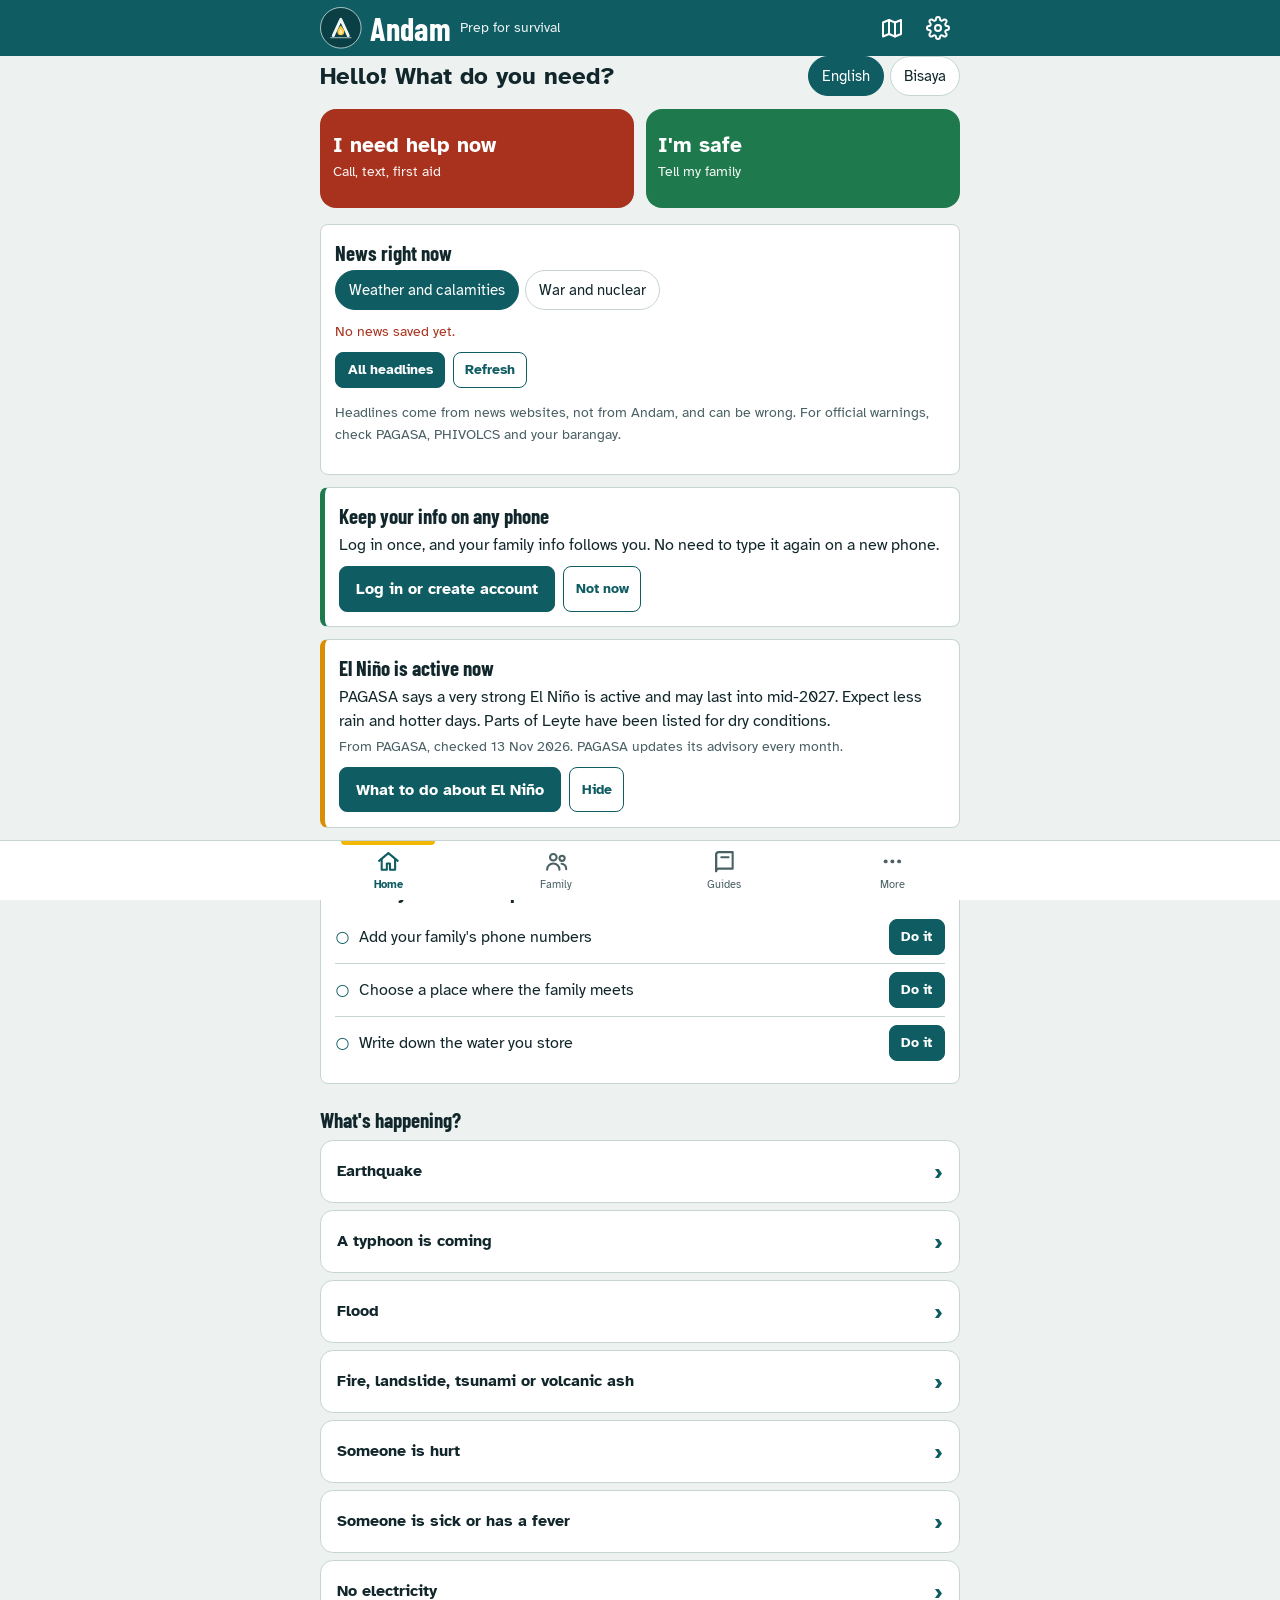
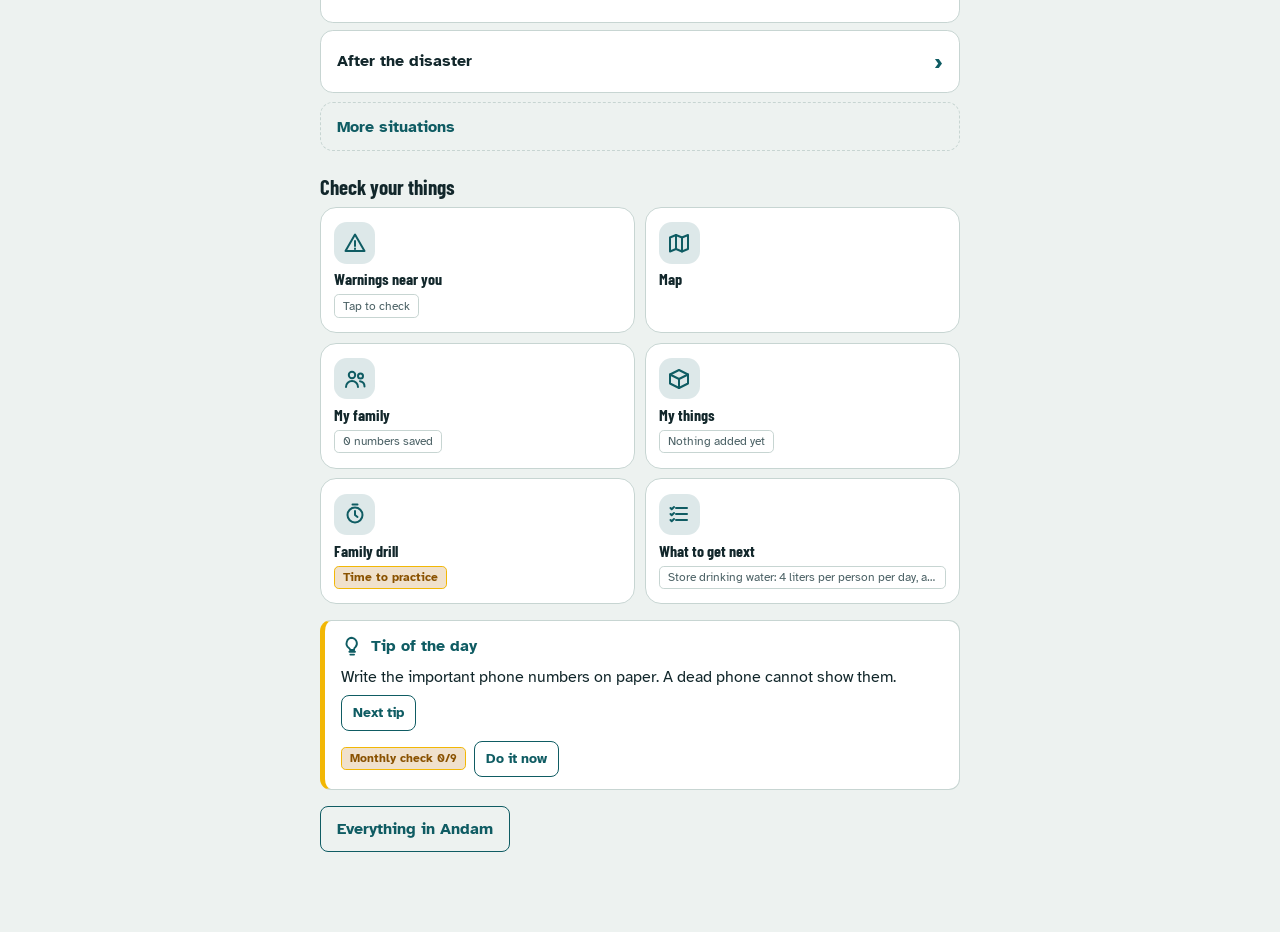
==== commit 6522fbbd: "Turn on login: set the sync server address Co-Authored-By: Claude Sonnet 5.5 <noreply@anthropic.com>" ====
--- a/andam-offline.html
+++ b/andam-offline.html
@@ -6249,7 +6249,7 @@
    After you deploy the Google Apps Script (see SYNC-SETUP.md), paste its web app address between the quotes.
    It looks like: https://script.google.com/macros/s/AKfycb.../exec
    Leave it empty and the login feature stays hidden. */
-window.ANDAM_SYNC_URL = "";
+window.ANDAM_SYNC_URL = "https://script.google.com/macros/s/AKfycbzYQ--RwPg25JRE03LGHfuOohMfnQ5Vz10pdcnyhlQGXfICw_0LRuJIB0dIWg6VrYDP/exec";
 </script>
 <script>/* Andam sync: log in with a name + passphrase and your info follows you to any phone.
    - The phone turns name + passphrase into keys (PBKDF2). The passphrase never leaves the phone.
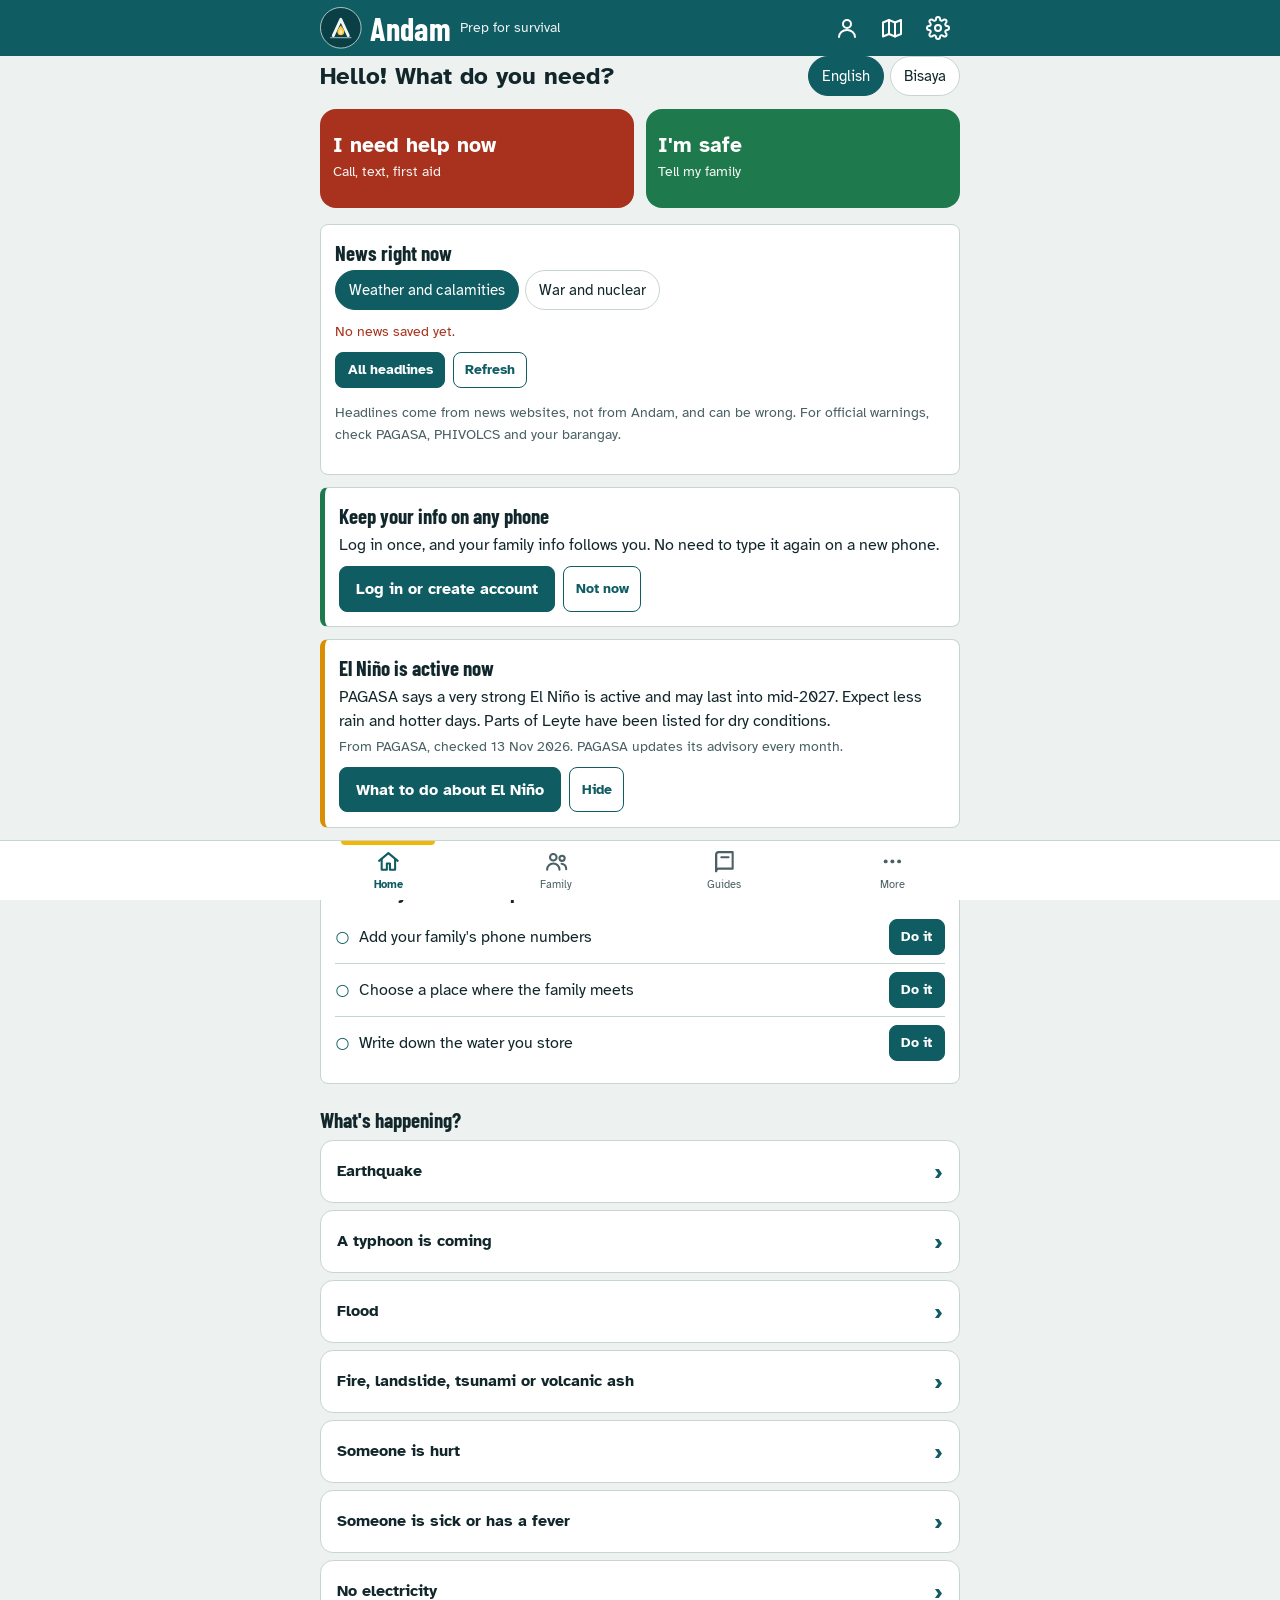
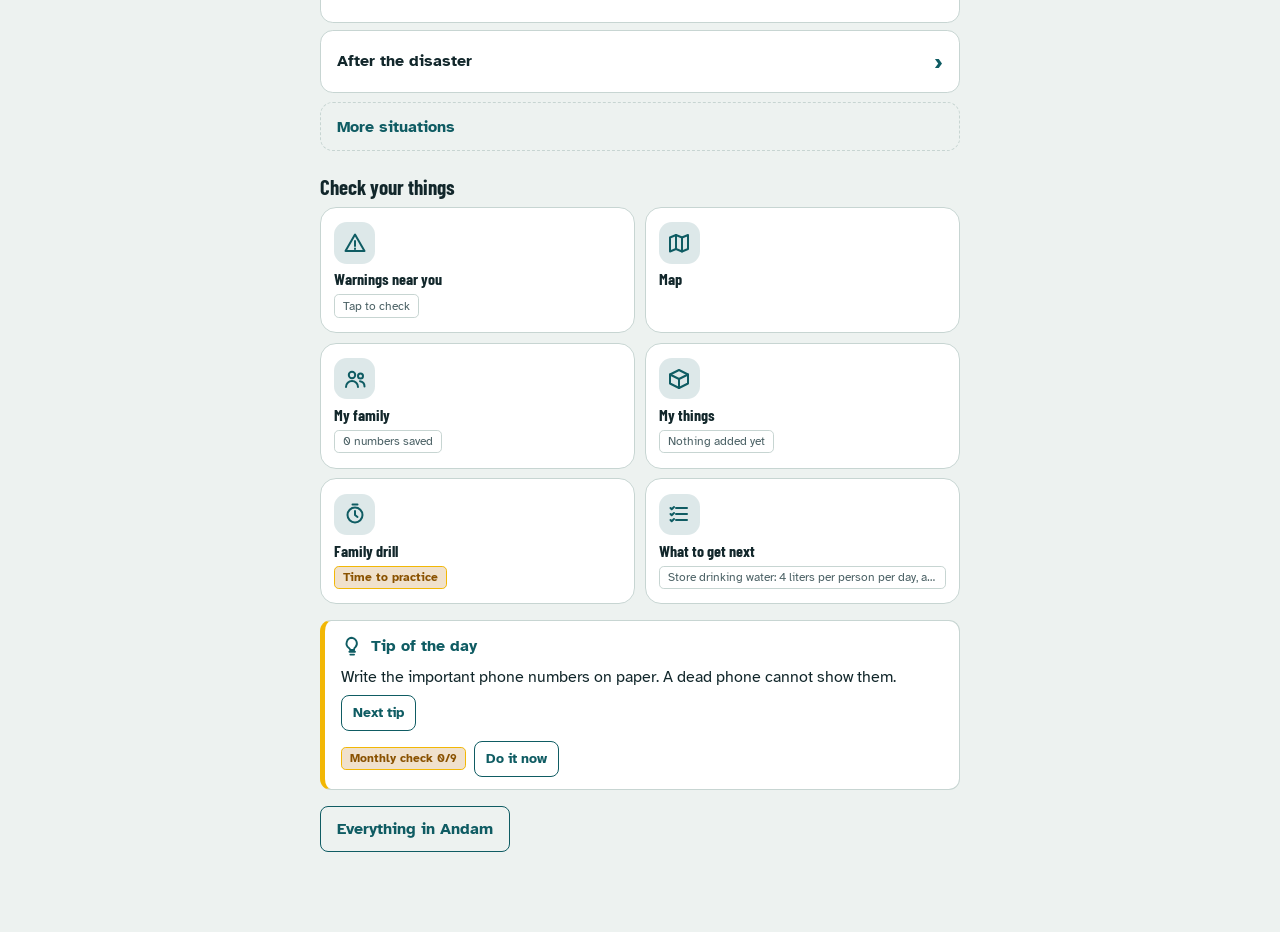
==== commit 581b779a: "Add login icon with status dot to the header Co-Authored-By: Claude Sonnet 5.5 <noreply@anthropic.co" ====
--- a/andam-offline.html
+++ b/andam-offline.html
@@ -1378,6 +1378,11 @@
 .syncok{background:#E4F3EA;color:#0F4A2C;padding:.5rem .7rem;border-radius:.4rem;margin:.5rem 0}
 .syncerr{background:#FBE5E0;color:#7A1F10;padding:.5rem .7rem;border-radius:.4rem;margin:.5rem 0;font-weight:600}
 .syncst{color:#444;margin:.2rem 0 .6rem}
+
+.icon-btn.acct{position:relative}
+.icon-btn.acct .adot{position:absolute;top:.45rem;right:.4rem;width:.6rem;height:.6rem;border-radius:50%;background:transparent;border:2px solid transparent;display:none}
+.icon-btn.acct.on .adot{display:block;background:#3DDC84;border-color:var(--accent)}
+.icon-btn.acct.err .adot{display:block;background:#FFB020;border-color:var(--accent)}
 </style>
 </head>
 <body>
@@ -1412,6 +1417,10 @@
   <div class="wrap">
     <div class="brand"><svg class="logo" viewBox="0 0 512 512" aria-hidden="true" focusable="false"><circle cx="256" cy="256" r="250" fill="#0A3F45" stroke="#F2FAF8" stroke-opacity=".7" stroke-width="12"/><g transform="translate(256 256) scale(0.84) translate(-256 -270)"><path d="M146 384 L256 146 L366 384" fill="none" stroke="#F2FAF8" stroke-width="42" stroke-linecap="round" stroke-linejoin="round"/><path d="M256 238 C292 280 306 302 306 328 a50 50 0 0 1 -100 0 C206 302 220 280 256 238 Z" fill="#FFC53D"/><path d="M256 290 C273 311 282 322 282 337 a26 26 0 0 1 -52 0 C230 322 239 311 256 290 Z" fill="#FFE8A3"/><path d="M108 414 H404" stroke="#F2FAF8" stroke-width="20" stroke-linecap="round" opacity=".55"/></g></svg><h1>Andam</h1><span>Prep for survival</span></div>
     <div class="hbtns">
+    <button class="icon-btn acct" id="acctBtn" data-a="sy_open" aria-label="My login" hidden>
+      <svg viewBox="0 0 24 24" fill="none" stroke="currentColor" stroke-width="2" stroke-linecap="round" stroke-linejoin="round" aria-hidden="true"><circle cx="12" cy="8" r="4"/><path d="M4 21c0-4.2 3.6-7 8-7s8 2.8 8 7"/></svg>
+      <i class="adot" aria-hidden="true"></i>
+    </button>
     <button class="icon-btn" data-a="map" aria-label="Map">
       <svg viewBox="0 0 24 24" fill="none" stroke="currentColor" stroke-width="2" stroke-linecap="round" stroke-linejoin="round" aria-hidden="true"><path d="M9 4 3 6.5v14L9 18l6 2.5 6-2.5v-14L15 6.5z"/><path d="M9 4v14M15 6.5v14"/></svg>
     </button>
@@ -6041,6 +6050,8 @@
   ["Nothing you enter leaves this phone unless you log in to sync, and then it is scrambled first.", "Walay gikan sa imong gisulod nga mawala sa telepono gawas kung mag-log in ka aron mag-sync, ug gi-scramble kini una."],
 ]);
 
+addX([["My login", "Akong login"]]);
+
 /* ---- Levels: area names, intros, step titles ---- */
 addX([
   ["Food", "Pagkaon"],
@@ -6600,7 +6611,16 @@
     if (p !== null) st.form.pass = p;
     if (p2 !== null) st.form.pass2 = p2;
   }
+  function paint() {
+    const b = document.getElementById("acctBtn"); if (!b) return;
+    b.hidden = !configured();
+    const bad = loggedIn() && !st.busy && !!st.err;
+    b.classList.toggle("on", loggedIn() && !bad);
+    b.classList.toggle("err", bad);
+    b.setAttribute("aria-label", loggedIn() ? T("Logged in as") + " " + SY.name + (bad ? " · " + statusLine() : "") : T("My login"));
+  }
   function redraw() {
+    paint();
     const d = document.getElementById("syncdlg");
     if (d && d.open) { d.innerHTML = dlgHtml(); if (ctx.ceb()) ctx.translateDom(d, true); }
     const s = document.getElementById("syncStatus"); if (s) s.textContent = settingsLine();
@@ -6616,9 +6636,7 @@
 
   function cardHtml() {
     if (!configured()) return "";
-    if (loggedIn()) {
-      return `<button class="block synccard ok" data-a="sy_open"><b>${E(T("Logged in as"))} ${E(SY.name)}</b><span class="hint">${E(statusLine() || T("Ready."))}</span></button>`;
-    }
+    if (loggedIn()) return ""; // the person icon in the header shows the status
     if ((ctx.get().ui || {}).syncHide) return "";
     return `<div class="block synccard"><h3>${E(T("Keep your info on any phone"))}</h3><p>${E(T("Log in once, and your family info follows you. No need to type it again on a new phone."))}</p><div class="actions"><button class="btn" data-a="sy_open">${E(T("Log in or create account"))}</button><button class="btn ghost small" data-a="sy_hide">${E(T("Not now"))}</button></div></div>`;
   }
@@ -6648,7 +6666,7 @@
     }
   }
 
-  return { act, touch, cardHtml, open, loggedIn, configured, logoutQuiet: () => logout(true), settingsLine, _m3: m3, _snap: snap };
+  return { act, touch, paint, cardHtml, open, loggedIn, configured, logoutQuiet: () => logout(true), settingsLine, _m3: m3, _snap: snap };
 }
 </script>
 <script>(() => {
@@ -8040,6 +8058,7 @@
     const y = window.scrollY;
     FIGCEB = ceb();
     app.innerHTML = updateBanner() + alertBanner() + bannerHtml() + (VIEWS[S.ui.tab] || viewPlan)();
+    if (SYNC) SYNC.paint();
     hydratePhotos();
     if (S.ui.tab === "storage") stkFilterDom();
     if (ceb()) translateDom(app, true);
--- a/styles.css
+++ b/styles.css
@@ -1363,3 +1363,8 @@
 .syncok{background:#E4F3EA;color:#0F4A2C;padding:.5rem .7rem;border-radius:.4rem;margin:.5rem 0}
 .syncerr{background:#FBE5E0;color:#7A1F10;padding:.5rem .7rem;border-radius:.4rem;margin:.5rem 0;font-weight:600}
 .syncst{color:#444;margin:.2rem 0 .6rem}
+
+.icon-btn.acct{position:relative}
+.icon-btn.acct .adot{position:absolute;top:.45rem;right:.4rem;width:.6rem;height:.6rem;border-radius:50%;background:transparent;border:2px solid transparent;display:none}
+.icon-btn.acct.on .adot{display:block;background:#3DDC84;border-color:var(--accent)}
+.icon-btn.acct.err .adot{display:block;background:#FFB020;border-color:var(--accent)}
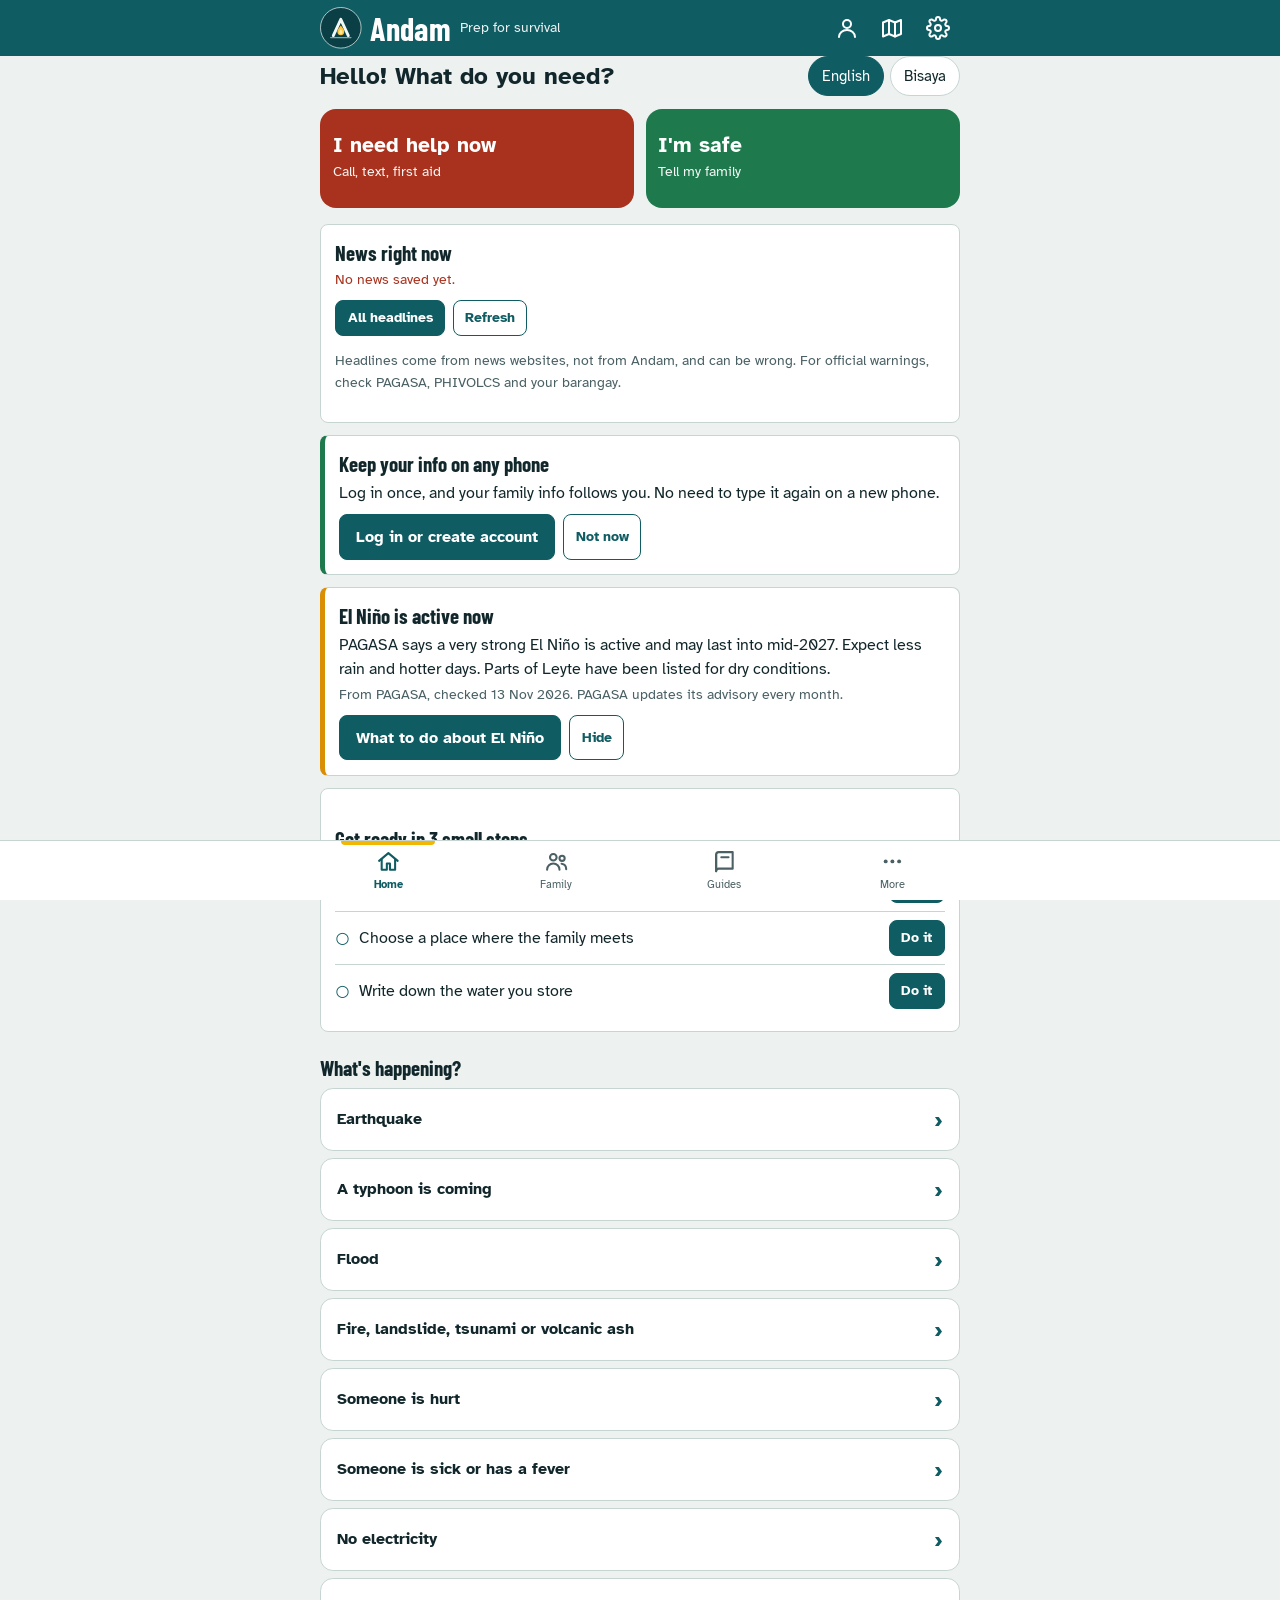
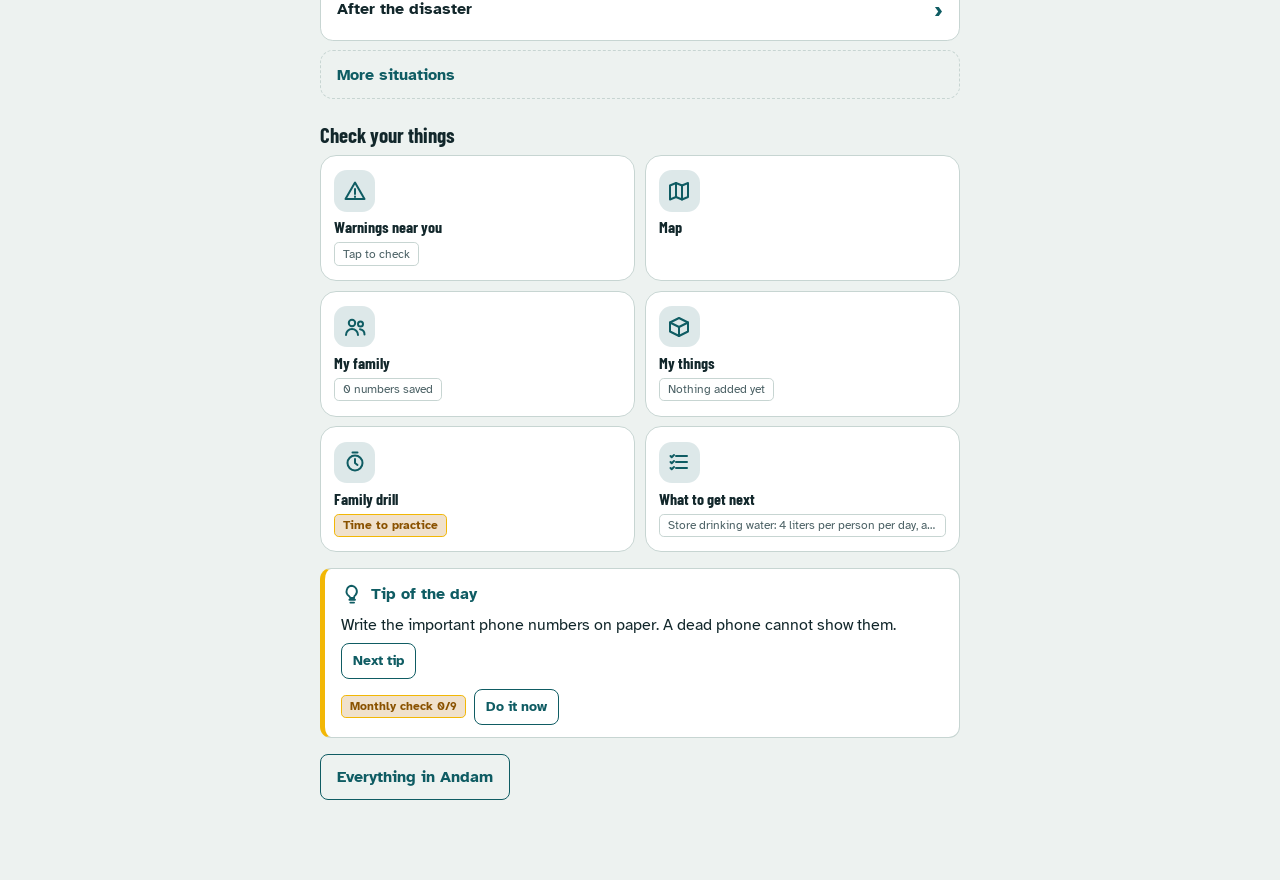
==== commit 98a7a48a: "v32: News shows weather and calamities only (no war tab), wider weather terms Co-Authored-By: Claude" ====
--- a/andam-offline.html
+++ b/andam-offline.html
@@ -1383,6 +1383,28 @@
 .icon-btn.acct .adot{position:absolute;top:.45rem;right:.4rem;width:.6rem;height:.6rem;border-radius:50%;background:transparent;border:2px solid transparent;display:none}
 .icon-btn.acct.on .adot{display:block;background:#3DDC84;border-color:var(--accent)}
 .icon-btn.acct.err .adot{display:block;background:#FFB020;border-color:var(--accent)}
+
+/* ---- Wallet cards and invite QR (v30) ---- */
+.qrbox{background:#fff;padding:.6rem;border-radius:.5rem;max-width:18rem;margin:.6rem auto}
+.qrbox svg{display:block;width:100%;height:auto}
+.qrurl{text-align:center;word-break:break-all;font-size:.85rem;color:#222;margin:.2rem 0 .6rem}
+@media print{
+  #sheet.cardsheet .wchint{font-size:9pt;color:#444;margin:0 0 3mm;text-align:center}
+  #sheet .wcp{break-after:page;page-break-after:always}
+  #sheet .wcp:last-child{break-after:auto;page-break-after:auto}
+  #sheet .wcs{display:grid;grid-template-columns:repeat(2,85mm);grid-auto-rows:54mm;justify-content:center}
+  #sheet .wc{box-sizing:border-box;border:1px dashed #555;padding:2.5mm 3mm;overflow:hidden;font-size:8.8pt;line-height:1.22;color:#000;break-inside:avoid}
+  #sheet .wc.dense{font-size:7.4pt;line-height:1.15}
+  #sheet .wc.tiny{font-size:6.2pt;line-height:1.1}
+  #sheet .wc.tiny .wch b{font-size:10pt}
+  #sheet .wch{display:flex;justify-content:space-between;align-items:baseline;gap:2mm;border-bottom:1px solid #000;margin-bottom:1mm}
+  #sheet .wch b{font-size:12.5pt}
+  #sheet .wcb{font-size:13pt;font-weight:800;border:1.5px solid #000;border-radius:2mm;padding:0 1.5mm}
+  #sheet .wc p{margin:0 0 .6mm}
+  #sheet .wcw{font-weight:700}
+  #sheet .wcf{margin-top:.8mm;color:#333;font-size:7pt}
+  #sheet .wc.blank p{border-bottom:1px solid #777;min-height:4.6mm}
+}
 </style>
 </head>
 <body>
@@ -1477,6 +1499,7 @@
 
 <dialog id="newsdlg" class="iddlg helpdlg" aria-label="News"></dialog>
 
+<dialog id="qrdlg" class="iddlg helpdlg" aria-label="QR code"></dialog>
 <dialog id="syncdlg" class="iddlg helpdlg" aria-label="My login"></dialog>
 
 <dialog id="settings" aria-labelledby="settingsTitle">
@@ -4776,6 +4799,730 @@
 
 const QFIG = { gd1: "q_water", gd2: "q_bleed", gd3: "q_cpr", gd4: "q_burn", gd5: "q_ors", gd6: "q_typhoon", gd7: "q_quake", gd8: "q_flood", gd9: "q_food", gd10: "q_signal", gd14: "q_hands", gd15: "q_fire", gd16: "q_leave" };
 </script>
+<script>/* Andam v31: War and nuclear, part 1. Pictures and the first six guides.
+   Facts come from Ready.gov, CDC, FDA, WHO, ICRC and Philippine agencies (see each guide's Sources).
+   Loaded after figures4.js, i18n.js and i18n2.js. Bisaya text is in war-ceb1.js and war-ceb2.js. */
+
+/* ---------- pictures ---------- */
+
+FIGS.nuke_timeline = {
+  cap: "If a nuclear weapon goes off: 1 Flash: look away and drop. 2 Blast wave: stay down, cover your head. 3 Get inside a strong building within about 10 minutes. 4 Stay tuned to the radio and stay in for at least 24 hours.",
+  get svg() {
+    return _svg(`
+    <circle class="fs o" cx="40" cy="44" r="13"/><path class="o" d="M40 22v-6M40 66v6M18 44h-6M62 44h6M24 28l-4-4M56 60l4 4M56 28l4-4M24 60l-4 4"/>
+    ${_t(40, 98, T("1 Flash", "1 Silaw"))}${_t(40, 112, T("Look away,", "Ayaw tan-awa,"), "middle", "m")}${_t(40, 124, T("drop down", "yukbo"), "middle", "m")}
+    <path class="o" d="M96 62q14-22 0-40M104 66q22-26 0-48M112 70q30-30 0-56"/>
+    ${_t(120, 98, T("2 Blast wave", "2 Balod"))}${_t(120, 112, T("Stay down,", "Pabilin nga"), "middle", "m")}${_t(120, 124, T("cover head", "yukbo, tabuni ulo"), "middle", "m")}
+    <path class="o fa" d="M178 70V46L200 28L222 46V70z"/><path class="o" d="M194 70V56h12v14"/>
+    ${_t(200, 98, T("3 Inside", "3 Sulod"))}${_t(200, 112, T("Within about", "Sulod sa mga"), "middle", "m")}${_t(200, 124, T("10 minutes", "10 ka minuto"), "middle", "m")}
+    <rect class="o fa" x="262" y="30" width="36" height="36" rx="5"/><circle class="o" cx="280" cy="52" r="8"/><path class="o" d="M270 30l12-12"/>
+    ${_t(280, 98, T("4 Stay tuned", "4 Maminaw"))}${_t(280, 112, T("Radio on,", "Radyo, pabilin"), "middle", "m")}${_t(280, 124, T("stay in 24 h+", "sulod 24 oras+"), "middle", "m")}
+    ${_t(160, 160, T("Get inside. Stay inside. Stay tuned.", "Sulod. Pabilin sa sulod. Maminaw."), "middle", "d")}`,
+    "Four steps after a nuclear explosion: flash, blast wave, get inside, stay tuned");
+  }
+};
+
+FIGS.fallout_decay = {
+  cap: "Fallout fades fast. A planning rule: for every 7 times longer after the explosion, the radiation is about 10 times weaker. About 10% after 7 hours, 1% after 2 days, 0.1% after 2 weeks. This is why early sheltering works.",
+  get svg() {
+    return _svg(`
+    <path class="o" d="M20 140H300"/>
+    <rect class="o fs" x="36" y="30" width="36" height="110"/><rect class="o fa" x="108" y="124" width="36" height="16"/><rect class="o fa" x="180" y="137" width="36" height="3"/><rect class="o fa" x="252" y="139" width="36" height="1"/>
+    ${_t(54, 24, "100%")}${_t(126, 118, "10%")}${_t(198, 131, "1%")}${_t(270, 133, "0.1%")}
+    ${_t(54, 156, T("1 hour", "1 oras"), "middle", "m")}${_t(126, 156, T("7 hours", "7 oras"), "middle", "m")}${_t(198, 156, T("2 days", "2 adlaw"), "middle", "m")}${_t(270, 156, T("2 weeks", "2 semana"), "middle", "m")}
+    ${_t(160, 176, T("Time after the explosion", "Panahon human sa pagbuto"), "middle", "d")}`,
+    "Bars showing radiation falling to 10 percent after 7 hours, 1 percent after 2 days and 0.1 percent after 2 weeks");
+  }
+};
+
+FIGS.shelter_house = {
+  cap: "Where to shelter in a tall concrete building: the middle floors, in the middle of the building, away from outer walls and the roof. The top floor is worst because a flat roof collects fallout. Basements and underground parking are very good.",
+  get svg() {
+    return _svg(`
+    <rect class="o fa" x="100" y="14" width="90" height="112"/>
+    <path class="o" d="M100 42H190M100 70H190M100 98H190"/>
+    <path class="o" d="M96 14H194"/>
+    <rect class="o" x="100" y="126" width="90" height="30" style="stroke-dasharray:5 4"/>
+    <circle class="fs o" cx="145" cy="56" r="7"/><circle class="fs o" cx="145" cy="84" r="7"/><circle class="fs o" cx="145" cy="112" r="7"/><circle class="fs o" cx="145" cy="141" r="7"/>
+    <path class="o" d="M110 28H180" style="stroke-dasharray:2 5"/>
+    ${_t(92, 28, T("Worst:", "Dili maayo:"), "end", "m")}${_t(92, 41, T("roof dust", "abog sa atop"), "end", "m")}
+    ${_t(198, 58, T("Best:", "Labing maayo:"), "start", "m")}${_t(198, 71, T("middle floors", "tunga nga andana"), "start", "m")}
+    ${_t(198, 114, T("Good: low,", "Maayo: ubos,"), "start", "m")}${_t(198, 127, T("inside rooms", "sulod nga lawak"), "start", "m")}
+    ${_t(92, 140, T("Basement:", "Basement:"), "end", "m")}${_t(92, 153, T("very good", "maayo kaayo"), "end", "m")}
+    ${_t(160, 174, T("Stay away from outer walls and windows", "Ipahilayo sa gawas nga dingding ug bintana"), "middle", "d")}`,
+    "Cross-section of a tall concrete building showing the best floors to shelter on");
+  }
+};
+
+FIGS.decon_steps = {
+  cap: "Came in from outside after fallout? 1 Take off your outer clothes: this removes up to 90% of the dust. Bag them and keep them away from people. 2 Wash with soap and shampoo, no conditioner. Do not scrub. 3 Put on clean clothes.",
+  get svg() {
+    return _svg(`
+    <path class="o fa" d="M22 40l16-10h20l16 10l-10 14l-8-5v42H40V49l-8 5z"/><path class="o" d="M30 34l40 56" style="stroke-dasharray:3 4"/>
+    ${_t(54, 124, T("1 Clothes off", "1 Hukasa sinina"), "middle")}${_t(54, 138, T("removes 90%", "wagtang 90%"), "middle", "m")}${_t(54, 150, T("bag them", "ibag ug ipalayo"), "middle", "m")}
+    <path class="o" d="M138 34h44M160 34v10"/><path class="o fw" d="M146 56q-3 8 0 12M160 52q-3 8 0 12M174 56q-3 8 0 12M146 80q-3 8 0 12M160 76q-3 8 0 12M174 80q-3 8 0 12"/>
+    ${_t(160, 124, T("2 Wash", "2 Hugasi"), "middle")}${_t(160, 138, T("soap, shampoo", "sabon, shampoo"), "middle", "m")}${_t(160, 150, T("no conditioner", "walay conditioner"), "middle", "m")}
+    <path class="o fa" d="M242 40l16-10h20l16 10l-10 14l-8-5v42h-26V49l-8 5z"/><path class="o" d="M254 72l8 8l16-18"/>
+    ${_t(266, 124, T("3 Change", "3 Ilisi"), "middle")}${_t(266, 138, T("clean clothes", "limpyong sinina"), "middle", "m")}${_t(266, 150, T("from a drawer", "gikan sa aparador"), "middle", "m")}
+    ${_t(160, 172, T("Blow your nose. Wipe eyes, ears, eyelashes.", "Suka ang ilong. Hinloi ang mata, dalunggan, pilok."), "middle", "d")}`,
+    "Three steps to clean radioactive dust off yourself: outer clothes off, wash, clean clothes");
+  }
+};
+
+FIGS.uxo_rule = {
+  cap: "Found a bomb, shell, grenade or strange metal object? 1 Do not touch it. 2 Do not move it. 3 Walk back the way you came. 4 Mark the place from far away. 5 Tell the barangay, police or 911.",
+  get svg() {
+    return _svg(`
+    <path class="o fs" d="M20 34l8-8h8l8 8v18l-8 8h-8l-8-8z"/><path class="o" d="M28 40v-8M32 40v-10M36 40v-8"/>
+    ${_t(32, 84, "1", "middle")}${_t(32, 98, T("Do not", "Ayaw"), "middle", "m")}${_t(32, 110, T("touch", "hilabti"), "middle", "m")}
+    <path class="o fs" d="M84 34l8-8h8l8 8v18l-8 8h-8l-8-8z"/><path class="o" d="M96 36v20M88 46h16"/>
+    ${_t(96, 84, "2", "middle")}${_t(96, 98, T("Do not", "Ayaw"), "middle", "m")}${_t(96, 110, T("move", "ibalhin"), "middle", "m")}
+    <path class="o" d="M144 46h34M144 46l9-8M144 46l9 8"/>
+    ${_t(160, 84, "3", "middle")}${_t(160, 98, T("Walk back", "Balik sa"), "middle", "m")}${_t(160, 110, T("same way", "gikan nimo"), "middle", "m")}
+    <circle class="o fa" cx="208" cy="52" r="5"/><circle class="o fa" cx="224" cy="56" r="5"/><circle class="o fa" cx="240" cy="52" r="5"/><path class="o" d="M224 44V28M224 28h10v7h-10"/>
+    ${_t(224, 84, "4", "middle")}${_t(224, 98, T("Mark it", "Markahi"), "middle", "m")}${_t(224, 110, T("from far", "sa layo"), "middle", "m")}
+    <rect class="o fa" x="276" y="26" width="24" height="38" rx="5"/><path class="o" d="M282 32h12M286 58h4"/>
+    ${_t(288, 84, "5", "middle")}${_t(288, 98, T("Tell 911", "Tawag 911"), "middle", "m")}${_t(288, 110, T("or barangay", "o barangay"), "middle", "m")}
+    ${_t(160, 150, T("Children: never pick up strange objects.", "Mga bata: ayaw pagkuha og katingad-ang butang."), "middle", "d")}
+    ${_t(160, 168, T("Old war shells can still explode after many years.", "Ang daan nga bala sa gubat mahimo pa gihapong mobuto."), "middle", "m")}`,
+    "Five steps for a suspected explosive item: do not touch, do not move, walk back, mark, tell");
+  }
+};
+
+/* ---------- guides 1 to 6 ---------- */
+
+const HOWTO_WAR1 = [
+  {
+    id: "war1", title: "War and nuclear: start here (what could really happen to us)", icon: "shelter",
+    time: "About 1 hour to read, then one family talk", cost: "Free",
+    intro: "War and nuclear weapons are frightening, so this section is plain about what is likely, what is unlikely and what really protects people. Most of the protection is simple: be inside a strong building, stay there, listen to the radio, and keep water and food. You do not need a bunker. Read this guide first, then the others in this group.",
+    buy: [],
+    steps: [
+      { t: "Know what is likely and what is unlikely", d: "The Philippines has no nuclear weapons and no working nuclear power plant. The Bataan plant was finished in the 1980s but never ran. A nuclear explosion near us is very unlikely, but it would be so serious that everyone should know the first steps. More realistic dangers are fighting at sea or in the air that reaches land, cut power, fuel and food supplies, cyber attacks, a lost radioactive source, or a leak from a plant in another country. Much of what you do for typhoons and floods (water, food, radio, light, first aid, a family plan) also covers most of what war brings." },
+      { t: "Three kinds of danger, three kinds of protection", d: "1. Blast, fire and flying glass from explosions: protection is distance and strong walls. 2. Radiation from fallout (radioactive dust after a nuclear explosion): protection is thick walls, being inside, and time, because it fades fast. 3. Disruption (no power, phone, fuel, cash or news): protection is supplies and a plan. When something happens, ask which one you face." },
+      { t: "Learn who gives official warnings", d: "Warnings come from NDRRMC, your municipal DRRM office and barangay, and government radio and TV. Phone alerts may not work. Keep a battery or hand-crank radio. Write your barangay and municipal DRRM numbers on the Family tab. Do not move because of a forwarded message. Check with two official sources first." },
+      { t: "Agree three family rules", d: "1. Where do we go first? Pick the strongest building you can reach in a few minutes. 2. Who looks after the children? Schools have their own plans: do not all run to the school, because crowds and traffic make things worse. 3. How do we find each other? Choose one contact outside the area and a meeting place, and write them on the Family tab. In an attack, people usually stay where they are inside and meet later." },
+      { t: "Know your buildings", d: "Walk through your home, your workplace and your child's school. Where is the strongest inner room? Is there a concrete building within a few minutes' walk, such as a church, school, hospital or barangay hall? Save it on the Family tab under Important places as a Safe place. Ask your municipal DRRM office whether any building has been named as a shelter." },
+      { t: "Build supplies in three layers", d: "Layer 1: 3 days of water and food (the Start here guide). Layer 2: 14 days of water, food and medicine, which is what Ready.gov advises when the threat is high. Layer 3: 3 months of staples for a long disruption. The Supply kit guide in this group has the full list." },
+      { t: "Practice a 'get inside' drill", d: "Ask: if we heard a warning right now, how fast could everyone reach the safe room? Time it. Practice with the Drill tab. Walk with the slowest person, carry the go-bag, and check that the radio works." },
+      { t: "Talk to the children", d: "Use short, true, calm words: 'We have a plan. Grown-ups are working to keep us safe.' The guide on fear, children and community has more." }
+    ],
+    warn: [
+      "Do not buy 'radiation pills' or gadgets online. Most are fake or useless. Potassium iodide should come from health authorities or a licensed pharmacist, and only be taken when officials say so.",
+      "Do not leave a safe building to look for family while there may be fallout. Stay put and meet later.",
+      "Rumors spread fast in a crisis. Do not forward warnings you cannot check."
+    ],
+    sources: ["Ready.gov: Radiation emergencies and nuclear explosion (get inside, stay inside, stay tuned)", "CDC: Radiation emergencies", "Department of Energy, Philippines: updated national radiological emergency plan, July 2026 (GMA News)", "World Nuclear Association: Nuclear power in the Philippines (Bataan plant never operated)"]
+  },
+  {
+    id: "war2", title: "Nuclear explosion: the first hour, step by step", icon: "shelter",
+    time: "20 minutes to read, then practice", cost: "Free",
+    intro: "If a nuclear weapon is ever used, the first minutes matter most, and you may get no warning. The simple rule that emergency services use is: Get inside. Stay inside. Stay tuned. Most people who are not close to the blast are hurt, if at all, by radioactive dust that falls later, and a strong building protects you from most of it.",
+    buy: [],
+    steps: [
+      { fig: "nuke_timeline", t: "What happens, in order", d: "1. A flash brighter than the sun. It can blind you for up to a minute. 2. Heat. 3. A blast wave that arrives seconds to a minute or more later, depending on distance. It breaks glass and buildings and throws debris. 4. Fallout: radioactive dust and debris that falls from the sky, usually at least 10 minutes later, and can drift many kilometers downwind. Phones, TV and internet may stop working." },
+      { t: "At the flash: look away and drop", d: "Do not look at the flash or the fireball. Turn away, drop face down, cover your head with your arms and close your eyes. Stay down until the blast wave has passed. If the blast is far away it can take 30 seconds or more to arrive. If you are outside, take cover behind anything solid." },
+      { t: "In a jeepney, bus, tricycle or car", d: "Stop safely, duck down below the windows and cover your head. After the blast wave passes, leave the vehicle and go to the nearest strong building. Do not try to drive away: roads jam, and you may be caught in the open when the fallout arrives." },
+      { t: "Get inside the best building you can reach in a few minutes", d: "You usually have 10 minutes or more before fallout arrives. Go into the nearest strong building: concrete or brick is best. If you can reach a basement, underground parking or a multi-story building within a few minutes, go there. Move to the middle of the building, away from outer walls and the roof. A middle floor is better than the top floor. Any building is better than being outside." },
+      { fig: "shelter_house", t: "Once inside", d: "Close windows and doors. Turn off fans and air-conditioners that pull in outside air. Bring pets inside. If you were outside, take off your outer clothes and wash (see After fallout). Stay where you are, even if you are separated from family: the inside of a strong building is the safest place for everyone, and you can meet later. Children at school should stay at school." },
+      { t: "Stay tuned", d: "Turn on a battery or hand-crank radio and listen for official instructions from NDRRMC and your local government. Mobile networks may be jammed or down: use short text messages, not calls. Expect to stay inside at least 24 hours unless officials say otherwise. Outside radiation drops fast (see the fallout picture in the next guide)." },
+      { t: "Help the injured, but do not go out", d: "Glass cuts, burns and falling debris cause most injuries. Give first aid inside using the Quick guides: stop bleeding, cool burns with clean water, cover wounds. Do not go outside to rescue people in the first hours unless officials say it is safe. Call for help when phones work." },
+      { t: "If you are far away from the blast", d: "Most people in the Philippines would be far from any blast. Even so, fallout can drift far, so listen for official advice. Officials will say whether to shelter or evacuate. Do not drive away on your own through falling dust." }
+    ],
+    warn: [
+      "Do not look at the flash. Do not run outside to see what happened.",
+      "Do not drive away on jammed roads. Get into the nearest strong building.",
+      "Do not shelter on a roof or on the top floor of a building with a flat roof."
+    ],
+    sources: ["Ready.gov: Nuclear explosion and radiation emergencies", "CDC: Radiation emergencies", "Guam Homeland Security: blast wave can take 30 seconds or more to arrive"]
+  },
+  {
+    id: "war3", title: "Fallout shelter at home: choose, seal and stock a safe room", icon: "shelter",
+    time: "A weekend to set up, then supplies over time", cost: "About ₱3,000–15,000 for supplies (estimate). Digging a bunker is not advised here.",
+    intro: "Protection from fallout comes from three things: mass (thick walls, concrete, soil), distance (away from walls and the roof) and time (radiation fades). In Leyte you do not need to dig a bunker, which can flood. A strong inner room on a lower floor of a concrete building, with extra weight stacked against the walls, is a good start. The Shelter guides cover typhoon and flood strength.",
+    buy: [
+      { t: "Drinking water for 14 days: {n*56} liters for {ppl}", n: "4 liters per person per day for 14 days. That is about {n*56/19} refilling-station gallons. Replace it every 6 months." },
+      { t: "Food that needs no cooking for 14 days", n: "Canned fish and meat, biscuits, peanut butter, dried fruit, instant oats. Choose sealed packages. Start with what you eat already." },
+      { t: "Battery or hand-crank radio (AM/FM, shortwave if possible) and spare batteries", p: "About ₱800–2,500 (estimate)" },
+      { t: "Flashlights or headlamps, batteries, and power banks" },
+      { t: "Heavy plastic sheeting and strong tape (duct tape)", p: "About ₱500–1,500 (estimate)", n: "To cover gaps, vents and broken windows against dust." },
+      { t: "N95 or KN95 masks, at least 3 each ({n*3} for {ppl})", n: "For dust. A damp cloth over nose and mouth is the last choice." },
+      { t: "A bucket with a lid and strong garbage bags, soap, toilet paper, wet wipes", n: "For the toilet in a sealed room." },
+      { t: "Medicines for 14 to 30 days, first-aid kit, oral rehydration salts, thermometer" },
+      { t: "Sacks, jugs or boxes to fill with water, sand or soil", n: "Extra weight for the walls. Do not stack heavy things on weak floors." },
+      { t: "Blankets, mats, a battery clock, paper and pen", n: "Keep a written log of times." },
+      { t: "Waterproof bag with copies of important papers, and some cash in small bills" }
+    ],
+    steps: [
+      { fig: "shelter_house", t: "Choose the room: mass, distance, time", d: "Radiation is blocked by heavy material. The more walls, concrete, brick and soil between you and the outside, the better. Stay away from outer walls and from the roof, where dust collects. A flat roof collects fallout, so a top floor is poor. Pick a room that is also safe in a typhoon and earthquake." },
+      { t: "Best, fair and poor places", d: "Best: basement or underground parking (rare here), the middle floors of a multi-story concrete building such as a church, school, hospital or barangay hall, or a windowless inner room or concrete stairwell. Fair: an inner room on the ground floor of a concrete-block house, with water jugs or sandbags stacked along the walls. Poor: light houses of wood, nipa or GI sheet, vehicles, tents, and rooms next to a neighbor's flat roof. If your house is light, plan to move to the nearest strong building within the first minutes." },
+      { t: "Add mass", d: "Fill containers with water, sand or soil and stack them against the walls and window openings. Filled bookshelves help. Keep heavy weight on the ground floor or on strong slabs, not on weak upper floors that could fall after an earthquake." },
+      { t: "Seal against dust, not against air", d: "Fallout is dust. Close doors and windows. Stop fans and air-conditioners that pull in outside air. Stuff damp cloths under doors and tape plastic over gaps and vents. Do not make the room fully airtight: people need air. Use an N95 mask or a damp cloth over nose and mouth if dust gets in." },
+      { t: "Stock the room", d: "Keep water, food, medicine, the radio and light in the room before anything happens. Eat food that needs no cooking. Never burn charcoal, gas or kerosene in a closed room: carbon monoxide kills. Use a flashlight, not candles." },
+      { t: "Toilet and trash", d: "Use a bucket with a lid and a bag. Wash hands with soap or wipes. Keep waste bags tied and in one corner away from food and water. See the Hygiene and sanitation guides." },
+      { t: "Living inside", d: "Make shifts: one person listens to the radio and writes down what is said and when. Drink water, keep medicines on time, rest. Keep children busy with games, drawing and stories. Keep pets in carriers or on a leash." },
+      { fig: "fallout_decay", t: "When can we go out?", d: "Follow officials. As a planning rule, radiation from fallout is about 10 times lower after 7 hours, 100 times lower after 2 days and 1,000 times lower after 2 weeks. Plan for at least 24 hours inside unless officials say otherwise. Short trips are safer the longer you wait. Go out only when officials say it is safe, or when an evacuation is ordered." },
+      { t: "If your home is not a good shelter", d: "If you live in a light house and a strong building is within a few minutes' walk, decide in advance to go there at the first warning. Walk the route now. Take your go-bag and radio. Write the building on the Family tab under Important places." }
+    ],
+    warn: [
+      "Never burn charcoal, gas or kerosene inside a closed room. Carbon monoxide kills.",
+      "Do not stack heavy water or sand on a weak upper floor.",
+      "Do not leave early because of a rumor or to look for family.",
+      "Do not bury yourself in a hole. In Leyte, high water and earthquakes make bunkers risky (see Shelter 3)."
+    ],
+    sources: ["Ready.gov: Radiation emergencies (shelter in the middle of a building, brick or concrete best)", "Alaska Division of Homeland Security: flat roofs collect fallout, middle floors are best", "CDC: Radiation emergencies and shelter in place"]
+  },
+  {
+    id: "war4", title: "After fallout: cleaning, food, water and leaving", icon: "water",
+    time: "20 minutes to read", cost: "Free to little",
+    intro: "Radioactive dust on your skin, clothes, food and water is the main danger after fallout. The good news: removing outer clothes and washing takes off most of it, and sealed food and stored water are safe. This guide is for after you are inside and for the days that follow.",
+    buy: [
+      { t: "Strong plastic bags for dirty clothes" },
+      { t: "Soap, shampoo, towels, clean clothes sealed in a drawer or box", n: "Do not buy conditioner for this. It makes dust stick to hair." },
+      { t: "Waterproof gloves and dust masks (N95)" },
+      { t: "Sealed bottled water and sealed food" }
+    ],
+    steps: [
+      { fig: "decon_steps", t: "If you were outside: take off your outer clothes", d: "Taking off your outer layer of clothes removes up to 90% of radioactive dust. Do it before going into the living area if you can, at the doorway or in the bathroom. Roll the clothes inward and do not shake them. Put them in a plastic bag, tie it, and keep the bag far from people and pets." },
+      { t: "Wash yourself", d: "If you can shower, use warm water, soap and shampoo. Do not scrub, scald or scratch your skin. Do not use conditioner. Cover cuts so dust cannot get in. If you cannot shower, wash your hands, face and bare skin at a tap with soap, or wipe them with a damp cloth. Blow your nose gently and wipe your eyelids, eyelashes and ears. Do not use bleach or harsh disinfectant on skin." },
+      { t: "Clean clothes, shoes and pets", d: "Put on clean clothes that were stored in a closed closet or drawer. Wipe shoes with a damp cloth and leave them outside. Wipe or wash pets gently, wear gloves, and bag the cloths. You may use tap water for washing even if you wait before drinking it." },
+      { t: "Food", d: "Safe to eat: food in sealed cans, bottles and boxes, food in the fridge or freezer, and food kept in cupboards. Wipe the outside of anything that was outside with a damp cloth before you open it. Not safe: food or drinks that were left open outside. Do not pick or eat food from your garden or farm until officials say it is safe. Keep animals inside and feed them stored feed." },
+      { t: "Water", d: "Sealed bottled water is the only water that is certain to be clean. Water in a toilet tank (not the bowl), water heater or covered container is safe. Boiling does not remove radioactive material, but it still kills germs. Tap water is likely safe, but wait for official tests before drinking it if you can. Do not use rainwater or open wells and ponds until they are tested." },
+      { t: "Babies and breastfeeding", d: "Use ready formula or breast milk you stored before, with clean bottles, if you can. Officials may advise a breastfeeding mother in the affected area to pause and to express and throw away the milk for a short time. If no other food is available for the baby, keep breastfeeding." },
+      { t: "Cleaning the house", d: "Dust is the problem. Wipe floors and surfaces with damp cloths. Do not sweep dry. Wear gloves and a mask. Bag the cloths and keep the bag away from people. Wash your hands afterwards." },
+      { t: "Leaving the shelter", d: "Follow official instructions. If told to evacuate, take your go-bag, medicines, papers, radio and water. Wear long clothes, a hat and shoes, and cover your nose and mouth. Use the routes officials announce. Reception centers may check you for radiation. If told to stay one more day, stay." },
+      { t: "Coming back and the weeks after", d: "Officials will test and mark areas. Do not eat local garden food, milk or fish until cleared. Write down where you were and when, in case a doctor asks. Return only when officials say so." }
+    ],
+    warn: [
+      "Do not scrub skin hard or use bleach on skin.",
+      "Do not drink or cook with rainwater until it has been tested.",
+      "Do not eat garden food, wild food or local fresh milk until officials say it is safe.",
+      "Radioactive dust is on things, not on healthy people. A washed person cannot pass it on."
+    ],
+    sources: ["CDC: How to self-decontaminate after a radiation emergency", "CDC: Food, drinking water and medicine safety in a radiation emergency", "CDC: Breastfeeding and infant feeding in a radiation emergency", "WHO: Radioactivity in food after a nuclear emergency"]
+  },
+  {
+    id: "war5", title: "Radiation sickness, iodine pills and medical care", icon: "med",
+    time: "25 minutes to read", cost: "Free. Iodine pills are only given or sold by health authorities.",
+    intro: "Most people who are far from a blast will not get radiation sickness. Knowing the signs and what the iodine pill really does helps you stay calm and not waste money or take something harmful. This guide uses official guidance from the US FDA, the CDC and the WHO. Please ask a doctor or nurse to read it with you before a real emergency.",
+    buy: [
+      { t: "Potassium iodide (KI) tablets, only from the health office or a licensed pharmacist", n: "Not an everyday item here. Ask the rural health unit or municipal health office if it is stocked for emergencies. Check the strength (130 mg or 65 mg) and expiry date. Never buy it from online sellers you cannot check." },
+      { t: "A digital thermometer and a notebook for symptoms and times" }
+    ],
+    steps: [
+      { t: "What radiation sickness is", d: "Radiation sickness (acute radiation syndrome) happens only after a high dose to most of the body in a short time. The first signs are nausea, vomiting and diarrhea, starting from minutes to days later. Then people often feel better for a while, and later get ill again with tiredness, loss of appetite, fever, skin redness or burns, and hair loss. Vomiting that starts early and keeps repeating points to a higher dose. Fear, flu and food poisoning also cause vomiting, so do not assume the worst." },
+      { t: "If someone has these signs", d: "Tell health workers when the signs began, where the person was and for how long. Wash off radioactive dust first. Give small sips of clean water. Cover skin burns with a clean cloth. Get medical care when officials say it is safe. Radiation sickness is not catching. Dust on clothes and skin can spread, so wash it off." },
+      { t: "What potassium iodide (KI) does", d: "The thyroid gland takes up iodine. If a reactor accident or nuclear explosion releases radioactive iodine, KI fills the thyroid with harmless iodine so the radioactive kind cannot get in. It protects only the thyroid, and only against radioactive iodine. It does not protect against other radiation or other radioactive materials. It works best if taken just before or soon after exposure, and it protects for about 24 hours." },
+      { t: "Dose by age (from the FDA and CDC)", d: "Take it only when officials say. Adults over 18, and pregnant or breastfeeding women: 130 mg. Children 3 to 18 years: 65 mg. Anyone 70 kg (about 150 lb) or more takes the adult dose, whatever their age. Babies and children 1 month to 3 years: 32 mg. Newborns up to 1 month: 16 mg, a single dose. Babies, children and unborn babies are most at risk. Adults over 40 are the least likely to need it. Take one dose a day only while officials say there is a risk, usually a day or two. Follow the package label first." },
+      { t: "Giving small doses to children", d: "A 65 mg tablet is scored in quarters: half is about 32 mg, one quarter about 16 mg. If you only have 130 mg tablets, one example from the FDA: dissolve one tablet in about 240 mL (8 ounces) of a drink, and 30 mL (1 ounce) then holds about 16 mg. Practice the measuring with a nurse beforehand. In a real emergency, a bit more than the dose is much less risky than none." },
+      { t: "Who needs to be careful", d: "Ask a doctor in advance if you or a child have an iodine allergy, a thyroid illness such as Graves' disease or nodules, or a rare skin or blood vessel illness (dermatitis herpetiformis, hypocomplementemic vasculitis). For a short course, the benefit is greater than the risk for any age. Newborns who get KI should have their thyroid checked later." },
+      { t: "What does not work", d: "Iodized salt, Betadine (povidone-iodine), tincture of iodine, kelp and iodine supplements are not a replacement. They do not contain a safe, effective dose and some can poison you. Vitamins, herbal drinks and 'anti-radiation' gadgets do not work." },
+      { t: "Medicines and other health needs", d: "Keep taking your regular medicines. Medicine that was inside, or in a container wiped clean, is safe. Keep 14 to 30 days of your medicines in your kit. Hospitals will be crowded. Follow instructions from reception centers and health workers." },
+      { t: "Later health", d: "A small dose usually causes no health effect. A higher dose can raise the chance of cancer many years later, so health workers may follow up. Keep a note of where you were and when. Most people will need no special treatment." }
+    ],
+    warn: [
+      "Take iodine pills only when officials say, and never more than the dose for the age.",
+      "Do not use Betadine, tincture of iodine, iodized salt or kelp instead of KI. They can harm you and do not protect.",
+      "Radiation sickness is not catching. Radioactive dust on clothes and skin is, so wash it off first.",
+      "Do not buy 'radiation cure' products online."
+    ],
+    sources: ["FDA: Potassium iodide as a thyroid blocking agent in radiation emergencies (2001 guidance)", "CDC: Potassium iodide (KI) and Acute radiation syndrome", "American Thyroid Association: Nuclear radiation FAQ", "WHO: Iodine thyroid blocking"]
+  },
+  {
+    id: "war6", title: "Plant accidents, lost radioactive sources and 'dirty bombs'", icon: "shelter",
+    time: "20 minutes to read", cost: "Free",
+    intro: "Not every radiation emergency is a nuclear bomb. A plant accident in another country, a lost medical or industrial source, or a 'dirty bomb' (an ordinary explosive that scatters radioactive material) are different and usually affect a smaller area. The first steps are still: get inside, stay inside, stay tuned.",
+    buy: [],
+    steps: [
+      { t: "The situation in the Philippines", d: "The Philippines has no working nuclear power plant. The Bataan plant was built but never operated. The government is studying nuclear power, and in July 2026 the Department of Energy updated the national radiological emergency plan to cover emergencies in the Philippines, harmful radiological devices, and nuclear emergencies outside the country. If a plant is ever built, ask your municipal DRRM office for its emergency plan." },
+      { t: "A plant accident in another country", d: "Radioactive material can travel far in the air but reaches faraway places in small amounts. For distant places, official advice is often 'no action needed' or limits on certain foods. Follow the advice of the Philippine government and the health authorities. Do not rush to buy or take iodine pills unless officials say so." },
+      { t: "A plant accident near you", d: "Officials may order a shelter-in-place or an evacuation, hand out KI, and limit local food. Follow the order. If told to shelter: get inside, close windows and doors, turn off fans, and listen to the radio. If told to evacuate: go quickly along the route announced, with your go-bag." },
+      { t: "A 'dirty bomb'", d: "The explosion itself causes most of the injuries, and radiation is usually low. If you are near it, leave the immediate area by the shortest way and go inside a building. Cover your nose and mouth with cloth. Do not touch debris. Remove your outer clothes and wash (see After fallout). Then stay tuned for instructions." },
+      { t: "A lost or stolen radioactive source", d: "A source can be a small metal capsule or container, sometimes with a three-bladed radiation symbol. Do not pick it up or take it home. Keep people away, many meters if possible. Tell the barangay, the police or the municipal DRRM office, and say it may be radioactive. Do not sell it as scrap. A person who handled one and has skin burns, nausea or vomiting should see a doctor and mention it." },
+      { t: "Words you may hear", d: "Exposure means radiation reaching you. Contamination means radioactive dust on or in something. Dose is how much radiation your body takes in. Becquerel counts radioactive decays, and sievert (Sv) or gray (Gy) measure dose. Background radiation is the natural level that is always around us. A cheap Geiger counter or phone app cannot tell you if you are safe, so trust official measurements." },
+      { t: "Where to get official information", d: "Listen to NDRRMC, your municipal DRRM office, the DOH and national government radio. Radiation safety is handled by the Philippine Nuclear Research Institute (DOST-PNRI), which is passing its regulation role to a new agency, PhilATOM. Ask your municipal DRRM office for the radiological emergency contact and write it on the Family tab." }
+    ],
+    warn: [
+      "Do not pick up any strange metal capsule, container or device.",
+      "Do not trust phone apps or cheap detectors to decide whether it is safe.",
+      "Do not take iodine pills unless officials say so."
+    ],
+    sources: ["Department of Energy, Philippines: updated national radiological emergency plan, July 2026 (GMA News)", "World Nuclear Association: Nuclear power in the Philippines", "CDC: Radiation emergencies (dirty bomb, shelter in place)", "Ready.gov: Radiation emergencies"]
+  }
+];
+</script>
+<script>/* Andam v31: War and nuclear, part 2. Preparation, family plan, food and water, power and cash,
+   attack dangers, first aid, evacuation, fear and rumors. Registers the group "War and nuclear".
+   Facts: Ready.gov, CDC, WHO, ICRC, Sphere Handbook, Philippine agencies. No invented local numbers. */
+
+const HOWTO_WAR2 = [
+  {
+    id: "war7", title: "Supply kit and preparation checklist for nuclear fallout", icon: "bag",
+    time: "A weekend to start, then a little each month", cost: "About ₱5,000–20,000 over several months (estimate), mostly food and water you will eat anyway",
+    intro: "This is the full list of what to prepare so your family can stay inside for up to two weeks after fallout, and cope with a longer disruption. Most of it is food, water, light, a radio, medicine and a plan. Build it in three layers so you are never starting from zero: first 3 days, then 14 days, then 3 months. Tick items off on the Plan tab, category 'War supply kit'.",
+    buy: [
+      { t: "WATER: {n*56} liters for 14 days for {ppl}", n: "4 liters per person per day: about 2 to drink and the rest for cooking, washing hands and the toilet. That is about {n*56/19} refilling-station gallons. Store in clean containers with tight lids, away from sun. Replace every 6 months." },
+      { t: "FOOD that needs no cooking for 14 days", n: "Canned fish and meat, biscuits and crackers, peanut butter, dried fruit and nuts, instant oats, condensed milk, canned fruit, sweets for children. Include comfort foods. Choose sealed packages. Eat and replace what you store." },
+      { t: "FOOD that does need cooking, for 3 months", n: "Rice, noodles, dried fish (tuyo, daing), mung beans, cooking oil, salt, sugar, coffee or tea, powdered milk. Rice keeps about 1 year if dry and sealed." },
+      { t: "Water treatment: unscented liquid chlorine bleach (5%) or purification tablets", n: "For germs, not for radiation. See the Make water safe guide." },
+      { t: "Battery or hand-crank radio, AM/FM (shortwave a bonus), with spare batteries", p: "About ₱800–2,500 (estimate)", n: "Your main source of official instructions." },
+      { t: "Flashlights or headlamps, one per person, and spare batteries; power banks charged" },
+      { t: "Medicines for 30 days, first-aid kit, ORS, thermometer, pain and fever medicine, mask supply", n: "Ask your doctor to write a 30-day supply of regular medicine. Keep a list with doses." },
+      { t: "N95 or KN95 masks: at least {n*5} for {ppl}", n: "Dust masks. Cloth masks are a last choice." },
+      { t: "Heavy plastic sheeting, duct tape, scissors, strong garbage bags, buckets with lids", n: "To cover openings, for the toilet, and for bagging clothes." },
+      { t: "Soap, shampoo, toothbrushes, wet wipes, toilet paper, sanitary pads, diapers, formula and baby foods if needed" },
+      { t: "Clean spare clothes and shoes for everyone, sealed in a bag or drawer", n: "Used for changing after being outside." },
+      { t: "Blankets, mats, a whistle, a battery clock, paper and pens, books and games for children" },
+      { t: "Cash in small bills, a copy of important papers in a waterproof bag, a charged phone with an offline copy of this app" },
+      { t: "Potassium iodide (KI): only from the health office or a licensed pharmacist, only if officials plan to use it", n: "See the Radiation sickness and iodine pills guide. This is optional and secondary to everything above." },
+      { t: "Pet food and water for 14 days, and a carrier or leash for each pet" }
+    ],
+    steps: [
+      { t: "Layer 1: this week (3 days of supplies)", d: "Store 3 days of water ({n*12} liters for {ppl}) and food that needs no cooking. Put a radio with batteries, flashlights, first-aid supplies, your medicines and papers into one bag. Write your family plan on the Family tab. Choose your safe room and your nearest strong building. This layer also protects you in a typhoon." },
+      { t: "Layer 2: this month (14 days)", d: "Raise water to {n*56} liters. Add 14 days of no-cook food, 30 days of medicines, masks, plastic sheeting, tape, a lidded bucket and hygiene items. Practice getting to the safe room. Ready.gov advises about 2 weeks of supplies for a nuclear threat, because you may need to stay in a long time." },
+      { t: "Layer 3: over 3 months (long disruption)", d: "Add rice, noodles, dried fish, oil, salt and sugar, a way to cook safely (see Power, fuel and cash), a seed pack for a garden and spare batteries. Buy a little extra each week instead of all at once, so that prices stay fair for your neighbors too." },
+      { t: "Make a simple 14-day food plan", d: "Per adult per day, aim for about 2,000 calories: for example 300 g of dry rice or noodles (about 3 cups cooked rice), 1 to 2 cans of fish or meat, a handful of nuts or peanut butter, biscuits, and fruit. Children need less food but more care. Pregnant and breastfeeding women, older people and sick people need extra. Choose foods your family already likes." },
+      { t: "Water, the most important item", d: "Count liters, not bottles. 4 liters per person per day is a good plan; hot weather, illness, breastfeeding and heavy work need more. Keep extra sealed bottles in the safe room. Also know the water you could use if stored water ran out: a rain barrel, a well and a way to boil or treat it (see the Make water safe guide). Radioactive dust does not make sealed stored water unsafe." },
+      { t: "Medical preparation", d: "Keep each person's medicine for 30 days, plus the list of doses. Keep glasses, a spare pair if possible. For babies keep formula or breast milk plans, diapers and a thermometer. Keep ORS for diarrhea. Check expiry dates every 6 months. For KI, ask your municipal health office what its emergency plan is." },
+      { t: "Home preparation", d: "Choose the safe room (see the Fallout shelter at home guide). Know where the main switches are. Clear the room of loose heavy things. Have water jugs or sacks ready to stack as extra walls. Practice sealing the room with plastic and tape and make sure everyone knows who does what." },
+      { t: "People and skills", d: "Take a first-aid and CPR course from the Philippine Red Cross. Learn how to use your radio. Know your neighbors, especially older people, people with disabilities and young children, and agree who helps whom. Learn the basics in this app: water, food, first aid, shelter." },
+      { t: "Documents and money", d: "Make copies of IDs, birth and marriage certificates, land and insurance papers, medical records and a list of phone numbers. Store in a waterproof bag, and photograph them. Keep some cash in small bills: ATMs and card machines may stop working." },
+      { t: "Check and refresh every 6 months", d: "On the same dates each year, check expiry dates, rotate food (eat the oldest first), replace water, test the radio and flashlights, recharge power banks, update the family plan and review these guides. Use the expiry reminders on the Plan tab." },
+      { t: "Do not panic-buy, hoard or go into debt", d: "Prepare calmly. A supply kit built over time costs less than a rush purchase. Share extra with neighbors. Keep supplies where they are safe from flood, rats and heat." }
+    ],
+    warn: [
+      "Do not buy radiation gadgets, 'anti-radiation' pills, powders or suits. They do not protect you.",
+      "Do not buy potassium iodide from online sellers you cannot check.",
+      "Store food and water off the floor, sealed, and away from fuel and chemicals.",
+      "Never run a generator, charcoal or gas stove inside a closed room: carbon monoxide kills."
+    ],
+    sources: ["Ready.gov: Build a kit, nuclear explosion and radiation emergencies", "CDC: Radiation emergencies, preparing", "Philippine Red Cross: first aid and disaster preparedness training", "Sphere Handbook: minimum water and food standards in emergencies"]
+  },
+  {
+    id: "war8", title: "Family plan for war or a nuclear emergency", icon: "comms",
+    time: "1 hour for the plan, 30 minutes to practice", cost: "Free",
+    intro: "In a real emergency, phones may be jammed, roads blocked, and you may not be able to find each other. A written plan decided in advance lets everyone act calmly. Put the main points on the Family tab, share them with the Invite feature, and print the wallet cards.",
+    buy: [],
+    steps: [
+      { t: "Decide the first move for each place", d: "At home: go to the safe room. At work: stay in the building or go to the nearest strong building. At school: children stay at the school and follow its plan. In a vehicle: stop safely, take cover, then go into the nearest strong building. In the market or church: stay inside. Write one line for each place." },
+      { t: "Do not all rush to meet", d: "In a nuclear emergency, the safest place is inside a strong building, not on the road. Parents who rush to school can be caught in the open and clog roads. Schools shelter and keep children until it is safe. Agree that nobody leaves shelter to look for family during the first hours." },
+      { t: "Choose a contact outside the area", d: "Pick one relative or friend far away, for example in another region or abroad, whom everyone texts when they are safe. Write their number on every wallet card. Short text messages usually get through when calls fail. Send: your name, 'safe', and where you are." },
+      { t: "Choose two meeting places", d: "One close to home (a church or school gate) and one outside your town or barangay. Write them on the Family tab under Important places and agree on when you will go: only after officials say it is safe." },
+      { t: "Write the numbers", d: "Fill in the Family tab: your contact outside the area, the barangay and municipal DRRM office, police, fire, hospital, and each person's medical needs. Print the wallet cards for everyone, children included. Put a card in each school bag." },
+      { t: "Plan for people who need extra help", d: "Infants, older people, people with disabilities, pregnant women and sick people need a named helper. Decide who carries or helps them, and who keeps their medicines, glasses, hearing aids, wheelchairs and formula. For a bedridden person, plan to shelter in a lower floor room, not to move them far." },
+      { t: "Pets and animals", d: "Bring pets inside. Keep food, water, a carrier and a leash ready. Do not let pets go out and bring dust back in. Wipe their paws and coat gently (see After fallout). Livestock: keep them in shelter and feed stored feed." },
+      { t: "Plan for work and money", d: "Know how your employer will contact you. Keep cash, and have a way to carry the family's money and papers. If you lose income, see the Money guide. Tell your family which relative can help with food or shelter." },
+      { t: "Practice it", d: "Do a 15-minute drill every 6 months: sound an alarm, everyone goes to the safe room, someone turns on the radio, someone checks supplies, and you talk about how it went. Use the Drill tab. Practice also helps children feel they can do something." },
+      { t: "If you get separated", d: "Stay where you are if you are in a strong building. Send your outside contact a text. Do not travel through fallout or rubble to search. Later, register on the Red Cross 'Restoring Family Links' service (see the guide on finding family) and check evacuation centers." }
+    ],
+    warn: [
+      "Do not leave a shelter to look for family during fallout.",
+      "Do not spread names and photos of missing people unless the family asks you to.",
+      "Make sure every family member can read the plan, and children can recite one phone number."
+    ],
+    sources: ["Ready.gov: Make a plan, nuclear explosion and radiation emergencies", "ICRC and Philippine Red Cross: Restoring Family Links", "Sphere Handbook: protection and family unity"]
+  },
+  {
+    id: "war9", title: "Food and water for up to 3 months: how much and how", icon: "food",
+    time: "1 hour to plan, then buy over weeks", cost: "Mostly food you already eat. About ₱6,000–15,000 for 4 people for 14 days (estimate); more for 3 months.",
+    intro: "The most useful preparation is food and water. This guide turns the checklist into quantities, shopping and storing, and what to do if supplies run out. Use the Calculator tab for your exact family numbers. All numbers are planning estimates.",
+    buy: [
+      { t: "Water: {n*56} liters for 14 days for {ppl}; for 3 months, plan a way to get and treat water", n: "4 liters per person per day. {n*56/19} refilling-station gallons for 14 days." },
+      { t: "Rice or noodles: about {n*4.2} kg dry for 14 days for {ppl}", n: "About 300 g per adult per day. Keep dry in sealed containers off the floor." },
+      { t: "Canned fish, meat and beans: about {n*14} cans for 14 days for {ppl}", n: "1 can per person per day is a good start. Choose pull-tab cans so you do not need a can opener." },
+      { t: "Protein and fat: peanut butter, nuts, dried fish, cooking oil, milk powder, eggs from your own chickens if you have them" },
+      { t: "Ready-to-eat: biscuits, crackers, instant oats, dried fruit, canned fruit, sweets", n: "These are the no-cook food for the safe room." },
+      { t: "Salt, sugar, coffee or tea, spices, vitamin C and multivitamins", n: "Vitamins help when fresh food is not available." },
+      { t: "Baby and special foods: formula, baby cereal, diet foods, with water and clean bottles", n: "Ready-to-feed formula needs no water." },
+      { t: "A manual can opener, spoons, plates, cups, a pot, a lighter and matches in a waterproof container" }
+    ],
+    steps: [
+      { t: "How much food", d: "An adult needs about 2,000 calories a day. Plan 1,500 to 1,800 for young children. For 14 days, count about 300 g of dry rice or noodles per adult per day, plus protein from cans, fish, beans and peanut butter. Add some fats and sugar for energy, and add fruit or vitamins. Use the Calculator tab to get the numbers for your family." },
+      { t: "Food for the safe room: no cooking", d: "For the first days after an explosion you may not want to light a fire, burn fuel indoors or go outside. Keep 3 to 14 days of food that you can eat as it is. Cooking fires indoors cause carbon monoxide and fires. Bring food and water into the safe room before anything happens." },
+      { t: "How to store", d: "Keep food dry, cool, off the floor, in sealed containers, away from chemicals and fuel. Use pest-proof tins and jars. Write the date on each package. Eat the oldest first and replace it (first in, first out). Canned food lasts years; rice about a year; check for bulging cans, rust or bad smells and throw those away." },
+      { t: "Water storage and treatment", d: "Clean food-grade containers with tight lids; fill them with safe water; label with the date; keep away from sunlight and heat. Treat extra water with unscented bleach (follow the Make water safe guide) or boil it for one minute. Keep water containers covered because mosquitoes breed in open ones." },
+      { t: "Cooking without power or gas", d: "Use a gas or kerosene stove only in a well ventilated place, never in the shelter room. After the first days, cook outdoors on a small wood or charcoal stove if officials say outside is safe. See the Cook without power guide. Keep a fire extinguisher or bucket of water and sand nearby." },
+      { t: "If you are stuck inside for 14 days", d: "Ration fairly. Children, pregnant women, the sick and older people eat first, but all adults should eat. Plan small meals and drink water regularly. Plan one hot meal a day if safe. Keep morale up with regular meal times. A habit of drinking water prevents headaches and tiredness." },
+      { t: "If supplies run low", d: "Ask the barangay and municipal DRRM office about relief goods. Share and trade with neighbors. Do not forage, hunt or fish in contaminated areas: wait until officials test food. Do not drink water from open sources or rain until tested. Do not eat from your garden until officials say it is safe, but wash and peel vegetables from after the all-clear." },
+      { t: "Food safety after fallout", d: "Sealed and stored food is safe, and fridge or freezer food is safe if it is still cold. Wipe the outside of packages that were outside. Do not eat food left open outside, and do not eat plants, fruit, eggs, fish or milk from the affected area until officials say so. Do not feed contaminated feed to animals." },
+      { t: "Prices and fairness", d: "In a crisis, prices rise and shelves empty. Buy extra over time, avoid panic buying and share with neighbors. Report price gouging to the barangay, DTI or the local government." }
+    ],
+    warn: [
+      "Do not cook on charcoal, gas or kerosene in the closed safe room.",
+      "Throw away bulging, leaking or rusty cans.",
+      "Do not eat food or drink water that was left open outside during fallout.",
+      "Do not give honey to babies under 1 year."
+    ],
+    sources: ["Ready.gov: Build a kit (food and water)", "CDC: Food and water after a radiation emergency", "Sphere Handbook: minimum food and water standards", "WHO: Safe water storage"]
+  },
+  {
+    id: "war10", title: "Power, fuel, phones and cash when everything stops", icon: "gen",
+    time: "30 minutes to read", cost: "Free to ₱10,000 (estimate) depending on solar and fuel storage",
+    intro: "War and nuclear emergencies can cut the grid, fuel, phones, internet and card payments. In March 2026 the Philippines even declared a national energy emergency over fuel supply, a reminder that fuel and power can fail without any attack. This guide covers the basics for light, communication, cooking, heating, money and information.",
+    buy: [
+      { t: "AM/FM and shortwave hand-crank radio, spare batteries" },
+      { t: "Power banks (20,000 mAh) for each adult, and a small solar panel or power station if possible" },
+      { t: "Flashlights and headlamps, and lanterns", n: "Use flashlights and not candles in the shelter room: fire risk." },
+      { t: "Cash in small bills, enough for about 1 to 2 weeks of essentials" },
+      { t: "A small amount of safe fuel storage, only if you can store it properly", n: "Fuel is dangerous to store at home. Ask your local fire office about safe amounts." },
+      { t: "Paper maps and a list of phone numbers", n: "A paper map of your town and region with the evacuation routes and evacuation centers." }
+    ],
+    steps: [
+      { t: "Light", d: "Use flashlights or headlamps, and battery lanterns. Avoid candles and kerosene in the safe room. Keep spare batteries for each device. Charge power banks monthly. Solar lanterns can recharge during the day, but be careful about going outside during fallout." },
+      { t: "Radio is your lifeline", d: "In a crisis, mobile data and TV may stop, but AM/FM radio often keeps working. Keep a hand-crank or battery radio and spare batteries in the safe room. Listen on a schedule, for example 10 minutes every hour, to save battery. Write down what you hear and the time. Official frequencies are announced by local government." },
+      { t: "Phones and messages", d: "Mobile networks jam when everyone calls at once. Use short text messages instead of calls, save battery with airplane mode between checks, and use your outside contact. This app works offline: install it on every phone. Keep a paper list of numbers." },
+      { t: "Cooking and heat safely", d: "Never burn charcoal, gas, kerosene or wood in a closed room: carbon monoxide kills without warning. Cook only in a very well ventilated place or outdoors when it is safe. Generators must be outside, far from windows and doors, on dry ground and with a cover. See the Generators guide." },
+      { t: "Water without power", d: "The pump or the town supply may stop. Keep stored water. For extra water, see the Make water safe guide. A bucket flush with used water saves drinking water." },
+      { t: "Fuel", d: "Fuel shortages are common in wartime. Fill the vehicle tank when you hear about a threat. Do not store large amounts of fuel at home. Prefer walking, bicycles and sharing rides. Plan trips and combine them. Prices may rise sharply." },
+      { t: "Money and shopping", d: "Banks and ATMs may stop. Keep cash in small bills, a few days to 2 weeks of essentials. Keep a note of who owes you what. Do not carry all your money in one place. Do not keep large amounts of cash on show. In a long crisis, barter (food, services, repairs) becomes common." },
+      { t: "Work, school and transport", d: "Schools and offices may close. Keep working from home if possible, and keep children in a routine. Public transport may stop. Stay home when told. Do not drive through damaged or flooded roads." },
+      { t: "Information and rumors", d: "Official information comes from NDRRMC, DOH, your LGU, and government radio. Check two sources before sharing. See the Fear, children, rumors and community guide." },
+      { t: "Cyberattacks and scams", d: "In a crisis, scammers send fake relief links and fake bank messages. Do not click links or give OTPs. Keep devices updated and use strong passwords. Keep important papers on paper, too." }
+    ],
+    warn: [
+      "Never use a generator or burn charcoal, gas or kerosene in a closed room.",
+      "Do not store large amounts of fuel at home.",
+      "Do not trust unknown messages or links asking for money or passwords during a crisis."
+    ],
+    sources: ["Ready.gov: Power outages, communication in emergencies", "Philippine government declaration of a national energy emergency, March 2026 (news reports)", "WHO and CDC: Carbon monoxide poisoning prevention"]
+  },
+  {
+    id: "war11", title: "Air raids, shelling, gunfire and unexploded bombs", icon: "shelter",
+    time: "25 minutes to read", cost: "Free",
+    intro: "Wars hurt civilians mostly through explosions, flying glass, collapsing buildings, fire and gunfire, and through the explosives left behind afterward. The Philippines has long experience with conflict in some regions and with old war shells from World War II that still turn up. This guide covers the basic protective actions for civilians.",
+    buy: [],
+    steps: [
+      { t: "Know the warnings", d: "Warnings may be sirens, radio, church bells, loudspeakers or messages from the barangay. Learn what your LGU uses. If you hear explosions, do not go outside to look. Go to the safest place inside at once." },
+      { t: "In a building: where to go", d: "Go to the lowest floor, to an inner room or corridor away from windows, with walls on several sides. Stay away from glass, which is a major cause of injury. Lie down, cover your head and neck, and open your mouth slightly to reduce pressure on the ears. Do not shelter near gas, fuel or electrical equipment. Do not use an elevator." },
+      { t: "If you are outside", d: "Go into the nearest strong building. If none, lie flat in a ditch or low ground, away from vehicles, trees, poles and walls that can fall, and cover your head and neck. Do not hide under a bridge or overpass." },
+      { t: "Gunfire", d: "Get down and move out of the line of fire, behind solid cover such as concrete or earth (not thin walls, which bullets pass through). Crawl or crouch and move away when it is safe. Keep children low and quiet. Stay inside, away from windows. Do not wave a phone or light out of windows." },
+      { t: "Drones and aircraft", d: "Move indoors and away from windows. Do not film, and do not gather in the open. Turn off lights at night if instructed." },
+      { t: "After an explosion", d: "Wait inside until it is quiet, because a second blast often follows. Check for injuries and for fire, gas smell and structural damage. Switch off gas and power if safe. Leave a damaged building carefully and move away from the damaged area by a safe route. Listen to the radio." },
+      { fig: "uxo_rule", t: "Unexploded bombs, shells and grenades (UXO)", d: "Old and new explosives lie in fields, rivers, roads and rubble and can explode even decades later. Do not touch, move, kick, throw or pick up any metal object that could be a shell, bomb, grenade, mine, fuse or rocket. Walk back the way you came, stepping in your own footprints. Warn others, mark the place from far away, and tell the barangay, the police or 911. Never let children play with or collect metal scrap." },
+      { t: "Landmines", d: "Landmines may be hidden along paths and in fields. Stay on roads and paths used by many people. Do not enter fenced or marked areas or areas locals avoid. If you think you are in a minefield, stop, do not move, and call for help, or retrace your own footprints very slowly." },
+      { t: "Fire and collapse", d: "Get low under smoke, cover your nose and mouth with wet cloth, and crawl to a way out. Do not return to a burning building. Do not enter a damaged building until it is cleared. Watch for falling debris and live wires." },
+      { t: "Stay or leave?", d: "Stay in a strong building if you are not in the combat zone and have supplies. Leave when officials tell you or when fighting reaches your area, with go-bag, medicines, documents, water, and by the route announced. Move in daylight if possible, with other people, and tell someone where you are going." },
+      { t: "Checkpoints and armed groups", d: "Stay calm, keep your hands visible, move slowly, and do what you are told. Carry ID. Do not argue and do not carry anything that looks like a weapon. Do not photograph soldiers or the checkpoint. Civilians, hospitals, schools and humanitarian workers are protected under the rules of war." },
+      { t: "Protection of women, children and others", d: "In conflict, women, girls, children and others face higher risks of violence and exploitation. Stay in groups, avoid isolated places and keep children close. Ask the barangay, police, DSWD, Philippine Red Cross, or women and children protection desks for help. Say 'I need protection' to a humanitarian worker if you are in danger." }
+    ],
+    warn: [
+      "Never touch or pick up an unexploded shell, bomb, grenade or strange metal object.",
+      "Do not go outside to look at explosions.",
+      "Do not shelter next to glass, fuel or gas.",
+      "Never take a short-cut through an unmarked field or a fenced-off area in a conflict zone."
+    ],
+    sources: ["ICRC: Safer behaviour around explosive ordnance and weapon contamination", "Ready.gov: Explosions and shelter", "UN Mine Action Service (UNMAS): explosive ordnance risk education", "Sphere Handbook: protection principles"]
+  },
+  {
+    id: "war12", title: "First aid for blast, burns, crush injuries and many injured at once", icon: "med",
+    time: "30 minutes to read, a course is better", cost: "Free to ₱2,000 for supplies (estimate)",
+    intro: "In a war or nuclear emergency, hospitals can be overwhelmed or out of reach, so family and neighbors give first aid. This guide covers the injuries most likely after explosions, fires and collapses. It does not replace a first-aid course, which the Philippine Red Cross offers. Use it together with the Quick guides in this app, and get a doctor for anything serious as soon as it is safe.",
+    buy: [
+      { t: "A first-aid kit: gauze, bandages, triangular bandages, elastic bandage, tape, scissors, tweezers, gloves" },
+      { t: "Tourniquets (1 or 2) and a learner's course on how to use them", n: "Only if you have been taught. Otherwise use firm direct pressure." },
+      { t: "Saline or clean water for rinsing, a clean sheet for burns, aluminum foil blanket" },
+      { t: "Pain and fever medicine, ORS, a thermometer, and your regular medicines" },
+      { t: "Goggles or glasses, work gloves, boots for rubble" }
+    ],
+    steps: [
+      { t: "Safety first, then check the person", d: "Make sure the area is safe: fire, gas, falling walls, more blasts, and, after a nuclear event, fallout. Wear gloves. Check: is the person awake? breathing? bleeding badly? Call or send for help. Do not move a person with a possible neck or back injury unless there is immediate danger." },
+      { t: "Heavy bleeding comes first", d: "Press firmly on the wound with a clean cloth for at least 10 minutes without lifting. Add more cloth on top if it soaks through. Raise the limb if you can. For a life-threatening bleed from an arm or leg that does not stop, a tourniquet placed 5 to 8 cm above the wound, tightened until the bleeding stops, can save a life. Write the time on the person. Do not loosen it. See the Heavy bleeding quick guide." },
+      { t: "Burns", d: "Move away from the source. Remove rings and tight clothes near the burn, but do not pull off clothes stuck to the skin. Cool the burn under clean running water for 20 minutes. Do not use ice, butter, toothpaste or oils. Cover loosely with a clean, non-fluffy cloth or cling film. Do not break blisters. Large, deep, face, hand or genital burns need a doctor. Give small sips of water or ORS." },
+      { t: "Blast injuries", d: "Blast can injure ears, lungs and gut, even without visible wounds. Watch for trouble breathing, chest pain, coughing blood, belly pain, vomiting, or deafness and bleeding from the ear. Keep the person lying quietly, warm and calm, and get medical help. Cover open chest wounds loosely and keep the person sitting or in the position that helps breathing." },
+      { t: "Flash and eye injuries", d: "Flash from a nuclear explosion can cause temporary blindness. It usually fades in minutes. Do not rub the eyes. For debris in the eye, rinse with clean water and cover both eyes lightly. Do not remove an object stuck in the eye. Get medical help." },
+      { t: "Broken bones and wounds", d: "Keep the limb still. Splint it in the position found with padded sticks or a rolled newspaper, and tie above and below the break. Rinse wounds with clean water, cover with a clean cloth, and keep dirty wounds under watch for infection (redness, heat, pus, fever). Tetanus is a risk: seek a tetanus shot." },
+      { t: "Crush injuries", d: "A person who was trapped under heavy weight for more than about 1 hour can become dangerously ill when freed, because chemicals from damaged muscles flood the body. Give plenty of water or ORS if they can swallow, keep them warm, and get a doctor urgently, even if they look well. See also the Someone is trapped quick guide." },
+      { t: "Shock", d: "Signs: pale, cold, sweaty skin, fast weak pulse, fast breathing, confusion. Lay the person down, raise the legs if there is no head, neck or leg injury, keep them warm with a blanket, loosen tight clothes, and give nothing to eat. Give sips of water only if awake and there is no belly injury. Keep talking to them." },
+      { t: "Many injured at once (triage)", d: "When many people are hurt and help is limited, tend first to those who are not breathing normally or bleeding heavily and can be helped quickly, then to the person who cannot walk, then to those who can walk. Do not spend all your time on one person. Mark each person with their condition and the time. Ask the most medically trained person to lead." },
+      { t: "After a nuclear explosion: injured and contaminated", d: "Life-saving first aid comes first: bleeding and breathing. Dust on clothes and skin is not an immediate danger to rescuers: do first aid, then remove outer clothes and wash if possible. Cover wounds before washing the skin around them. Do not leave the shelter to rescue people during heavy fallout unless officials say it is safe." },
+      { t: "Do not give up on the basics", d: "Water, rest, warmth, regular medicine and cleanliness save more lives than anything else when care is delayed. Keep a record of every injured person: name, injury, treatment and time, to give to health workers." }
+    ],
+    warn: [
+      "Do not give an injured person with belly injuries or heavy burns large drinks. Give sips only.",
+      "Never put ice, butter, toothpaste or oil on burns.",
+      "Do not remove an object stuck in the body or eye. Pad around it.",
+      "A tourniquet is only for life-threatening bleeding from a limb that does not stop with firm pressure."
+    ],
+    sources: ["Philippine Red Cross: first aid", "ICRC: First aid in armed conflict and other situations of violence", "Stop the Bleed (American College of Surgeons): bleeding control", "Ready.gov and CDC: blast injuries and burns"]
+  },
+  {
+    id: "war13", title: "Leaving home, evacuation centers and finding family", icon: "bag",
+    time: "25 minutes to read", cost: "Free",
+    intro: "You may have to leave your home because of fighting, a radiological release or a typhoon during a crisis. Planning ahead makes leaving safer and keeps the family together. Follow official evacuation orders, and do not leave in panic if officials tell you to stay inside.",
+    buy: [
+      { t: "A go-bag for each person: water, food, radio, flashlight, power bank, first-aid, medicines, masks, clean clothes, whistle, papers and cash" },
+      { t: "A waterproof folder with copies of IDs, birth certificates, medical records and a list of numbers" },
+      { t: "Sturdy shoes, hats, long sleeves and raincoats for everyone" },
+      { t: "A wristband or card with each child's name, parents' names and phone number", n: "The Print wallet cards feature does this." }
+    ],
+    steps: [
+      { t: "When to go and when to stay", d: "Stay inside a strong building when officials say to shelter, for example after fallout. Leave when officials give an evacuation order, when fighting is near, or when your home is damaged or unsafe. Never leave because of a forwarded message. Check with your barangay, LGU and radio." },
+      { t: "Know your routes and centers", d: "Ask the municipal DRRM office for evacuation centers and routes, and save them on the Family tab. Identify two routes (one on foot) and walk them. Note high ground and places to avoid: bridges, rivers, low land." },
+      { t: "Pack and go", d: "Take the go-bag, medicines, papers, charged phone, radio, water and cash. Wear long clothes, a hat and shoes, and cover your nose and mouth with a mask or cloth. Lock the house, switch off the electricity and gas, close water. Leave a note of where you went. Take pets if you can." },
+      { t: "On the road", d: "Travel in daylight and with other people. Stay on main routes announced by officials, and avoid rivers, bridges and low areas in heavy rain. Keep children in sight and holding hands. Keep headlights on in a vehicle and keep windows closed in dust. Do not pick up objects. Watch for unexploded ordnance." },
+      { t: "At an evacuation center", d: "Register with the staff and give your family's names. Keep your family together. Staff may check for radiation and clean you before you enter. Follow rules on water, food, sleeping and sanitation. Report illness early. Keep medicines on schedule. Protect children: do not leave them with strangers. Ask for women and children's spaces." },
+      { t: "Hygiene and health in a crowd", d: "Wash hands often with soap, use the toilets, drink safe water and watch for diarrhea, coughs and fever. Report them. Keep sleeping areas clean and dry. Take care of older people and babies. See the Hygiene and sanitation guides." },
+      { t: "Finding family", d: "Contact your outside relative by text. Register with the Philippine Red Cross and the ICRC 'Restoring Family Links' service, which helps families find each other in conflicts and disasters. Ask evacuation center staff for lists of people. Put your name and contact on a list you can see. Be careful with online posts: share only what is needed." },
+      { t: "Children who are alone", d: "Tell the barangay, DSWD, police or Red Cross immediately if you find a lost child. Do not take a child away yourself. Write down their name, age, description and where they were found. Keep them with a safe adult, and protect them from strangers." },
+      { t: "Scams and trafficking", d: "In crises, criminals offer fake jobs, rides abroad and quick help to families. Do not hand over children or papers or money to people you do not know. Use official evacuation centers, officials with ID and the Red Cross. Report suspicious offers to the police or DSWD." },
+      { t: "Returning home", d: "Return only when officials say it is safe. Check for damage, gas and structural damage. Dust and clean with damp cloths and gloves. Keep food and water safe until tested. Write a list of lost or damaged things for aid and insurance. Take time to rest and accept help for the emotional toll." }
+    ],
+    warn: [
+      "Do not leave in panic because of a message you cannot check.",
+      "Do not give your children or documents to strangers who offer 'help'.",
+      "Never pick up strange metal objects on the road.",
+      "Do not go back to look at the damage during fighting or fallout."
+    ],
+    sources: ["Ready.gov: Evacuation", "ICRC and Philippine Red Cross: Restoring Family Links", "Sphere Handbook: shelter, settlement and protection", "Philippine DSWD and NDRRMC: evacuation center management"]
+  },
+  {
+    id: "war14", title: "Fear, children, rumors and helping each other", icon: "comms",
+    time: "20 minutes to read", cost: "Free",
+    intro: "Fear is a normal reaction to war and nuclear news. Calm, simple routines protect both minds and bodies. This guide covers how to support children and older people, how to deal with rumors and how neighbors can help each other. If someone is in distress, take it seriously and do not leave them alone.",
+    buy: [],
+    steps: [
+      { t: "Expect strong feelings", d: "Fear, anger, sadness, guilt, trouble sleeping, headaches, stomach upset and difficulty concentrating are common and usually ease with rest, routine and support. You are not weak. Talk about it with someone you trust. If feelings are too strong to cope, or last for weeks, or you think about harming yourself, ask for help from the health center, a doctor, a counselor or the NCMH crisis line (check the current number, see the Calm guide)." },
+      { t: "Children: tell the truth, simply and calmly", d: "Use simple words: 'There is danger, but we have a plan, and grown-ups are working to keep us safe.' Do not hide the facts, and do not give frightening details. Ask what they have heard and what they feel. Let them cry and ask questions. Limit exposure to news and rumors." },
+      { t: "Routine and play", d: "Keep regular meals, sleep and play, even in the shelter. Offer drawing, stories, songs and simple tasks like helping with the radio log or watering. Let children keep a favorite toy or blanket. Praise them for helping. Young children may become clingy, wet the bed or have nightmares, and this passes." },
+      { t: "Older people and people with disabilities", d: "Keep them informed, comfortable and included. Keep medicines, glasses, hearing aids and mobility aids. Do not leave them alone for long. Speak slowly and clearly. Older people may refuse to leave home; listen, and involve family and health workers." },
+      { t: "Rumors and fake news", d: "In a crisis, rumors spread fast: fake warnings, fake cures, fake images. Before you believe or share a message, ask who said it, whether NDRRMC, DOH, the LGU or the radio say the same, and whether it asks you to panic, buy something or click a link. If you cannot check, do not share. Tell people to listen to official radio." },
+      { t: "Limit news", d: "Constant news increases anxiety. Listen to the radio at set times, such as 10 minutes every hour, and then rest. Switch off graphic videos, especially for children." },
+      { t: "Neighbors and community", d: "Make a list of neighbors: older people, people with disabilities, babies, pregnant women and the sick. Agree who checks on whom. Share information, tools and extra supplies. Organize a barangay or purok group for first aid, water, food and communications. A community is safer than a single home." },
+      { t: "Helpers need rest too", d: "Take turns. Sleep, eat and drink. Do not take on all the work. Watch for signs of exhaustion in yourself and others. Share the tasks and ask for help." },
+      { t: "Grief and loss", d: "If someone dies, allow time to mourn. Small rituals help: a prayer, a candle, saying a name. Children need honest, gentle words. Ask your priest, pastor, imam or health worker for support. Grief is normal; the body and heart need time." },
+      { t: "Hope and purpose", d: "Having a job, such as organizing the shelter, helping neighbors or teaching the children, helps people cope. Make a plan for tomorrow and the week. Remember that most emergencies end and that most people survive with preparation and cooperation." }
+    ],
+    warn: [
+      "Do not leave someone who talks about suicide alone. Stay with them and get help at once from a doctor, the barangay health worker or the crisis line.",
+      "Do not share unverified messages.",
+      "Do not tell children lies, such as 'nothing is happening', but do not frighten them with details."
+    ],
+    sources: ["WHO: Psychological first aid (Look, Listen, Link)", "IASC: Guidelines on mental health and psychosocial support in emergencies", "Sphere Handbook: mental health and psychosocial support", "NCMH Philippines crisis hotline (verify the current numbers before relying on them)"]
+  }
+];
+
+/* register: add the group and rebuild the guide list in group order */
+(() => {
+  const ids = ["war1", "war7", "war2", "war3", "war4", "war5", "war6", "war8", "war9", "war10", "war11", "war12", "war13", "war14"];
+  const at = HOWTO_GROUPS.findIndex((x) => x[0] === "Offline library (NOMAD)");
+  HOWTO_GROUPS.splice(at < 0 ? HOWTO_GROUPS.length : at, 0, ["War and nuclear", ids]);
+  const byId = {};
+  HOWTO.concat(HOWTO_WAR1, HOWTO_WAR2).forEach((x) => { byId[x.id] = x; });
+  HOWTO.length = 0;
+  HOWTO_GROUPS.forEach(([, gi]) => gi.forEach((id) => { if (byId[id]) HOWTO.push(byId[id]); }));
+})();
+</script>
+<script>/* Andam v31: War and nuclear, part 3. Science and myths guides, a one-page checklist,
+   short offline quick guides (gd41-gd49) and the Plan category "War supply kit". */
+
+const HOWTO_WAR3 = [
+  {
+    id: "war15", title: "How it works: radiation, fallout and what the words mean", icon: "med",
+    time: "30 minutes to read", cost: "Free",
+    intro: "Understanding a little of the science makes the advice make sense and keeps you from fear and from false cures. This guide explains radiation, how a nuclear explosion hurts, what fallout is, why time and walls protect you, and the words you will hear on the radio.",
+    buy: [],
+    steps: [
+      { t: "What radiation is", d: "Radiation is energy that travels as rays or particles. Some is harmless and everywhere: light, radio waves, and the natural background radiation from soil, rocks, space and food. 'Ionizing' radiation, from nuclear reactions, has enough energy to damage the cells of the body. A radioactive material is one that gives off this radiation as it slowly changes into another material, which is called decay." },
+      { t: "Kinds of radiation and what stops them", d: "Alpha particles are stopped by paper or skin, and are dangerous mainly if you breathe or swallow the material. Beta particles are stopped by thin metal or thick clothing, but can burn skin. Gamma rays pass through a lot but are reduced by thick walls, concrete, earth and water. In fallout, gamma rays from dust outside are the main reason for sheltering behind thick material." },
+      { t: "Exposure versus contamination", d: "Exposure means radiation reaches your body, like being in sunlight. Contamination means radioactive dust is on or in something, like a person with dirt on the skin. A person who is exposed does not become radioactive. A person with dust on clothes and skin is contaminated and can spread dust, so wash it off. Removing outer clothes removes most of it." },
+      { t: "How a nuclear explosion hurts", d: "Near the blast, most harm comes from three things: the blast wave (about half the damage), heat and fire (about a third), and the initial radiation. Farther away, flash blindness and glass injuries are the main concerns. Fallout then follows downwind. The area of severe damage depends on the size of the weapon, and modern weapons can be much larger than the ones used in 1945." },
+      { t: "What fallout is", d: "When a bomb explodes near the ground, it sucks up soil and debris, which mix with radioactive material and fall back as dust, sometimes visible as ash or fine grit. The heaviest and most dangerous particles fall in the first hours near and downwind of the blast. The lighter ones travel farther and arrive later in smaller amounts. Fallout is not a gas and not a cloud you can outrun." },
+      { fig: "fallout_decay", t: "Why waiting works: the 7-10 rule", d: "Fallout radiation drops fast. As a rule of thumb: every time the time since the explosion is multiplied by 7, the dose rate falls to one tenth. After 7 hours the rate is about 10% of what it was at 1 hour; after 49 hours (about 2 days) about 1%; after 2 weeks about 0.1%. This is why the advice is to stay inside at least 24 hours and to come out only when officials say so." },
+      { t: "Why walls and soil help", d: "Gamma rays are weakened by mass. Roughly: a wood-frame house cuts radiation by half or less, a brick or concrete-block house by about a factor of 10, and being in a basement or the middle of a big building by a factor of 100 or more. Each extra layer of earth or concrete multiplies the protection. This is why basements, middle floors and inner rooms are the best places." },
+      { t: "Units you may hear", d: "Becquerel (Bq) counts radioactive decays per second in a material. Gray (Gy) is energy absorbed by the body, and sievert (Sv) is the dose adjusted for health effect. Millisievert (mSv) is a thousandth of a sievert. The average person gets about 2 to 3 mSv a year from natural background. A chest X-ray is about 0.1 mSv. Radiation sickness starts with doses of around 1 Sv or more over a short time. Do not memorize these. Just know that low doses cause little risk, and the aim is to keep doses as low as practical." },
+      { t: "Health effects in plain words", d: "A very high dose over a short time damages bone marrow, gut and skin and causes radiation sickness. A moderate dose slightly raises the risk of cancer years later. A low dose carries very small risk. Children and unborn babies are more sensitive. Radioactive iodine goes to the thyroid; cesium behaves like potassium and spreads in the body; strontium goes to bones. Most people will receive low doses if they follow the advice." },
+      { t: "Reactor accidents versus bombs", d: "A bomb produces a huge blast and fallout from a few minutes to days. A reactor accident has no blast of that kind, and releases radioactive material, often iodine and cesium, over hours or days, from one place. For both, shelter, listening to authorities, controlling food and water, and sometimes iodine pills are the main tools. Chernobyl and Fukushima showed that food and milk controls and evacuation reduce harm." },
+      { t: "Detectors and apps", d: "Official detectors measure dose rate. A cheap Geiger counter or phone app cannot tell you if you are safe, and can give false alarms or false comfort. Trust the official measurements from the government." },
+      { t: "EMP, 'nuclear winter' and other big ideas", d: "A nuclear blast high in the sky can create an electromagnetic pulse that damages electronics over a wide area. Keep a battery radio and spare batteries in a metal tin as a precaution, though evidence is limited. Large wars with many weapons could affect climate and food supply worldwide; this is a reason for a long-term stock of food and for seeds. These are unlikely, but preparation costs little." }
+    ],
+    warn: [
+      "A person who was exposed to radiation is not radioactive. Do not avoid or reject them.",
+      "Do not trust cheap detectors or apps to decide whether to stay or leave.",
+      "These numbers are rules of thumb for understanding, not for making decisions in place of officials."
+    ],
+    sources: ["CDC: Radiation emergencies, ionizing radiation basics", "WHO: Ionizing radiation and health effects", "Ready.gov: Radiation emergencies", "IAEA and UNSCEAR: Chernobyl and Fukushima health findings", "Federation of American Scientists and US Government emergency planning guidance (7-10 rule)"]
+  },
+  {
+    id: "war16", title: "Myths and facts about nuclear war and fallout", icon: "med",
+    time: "15 minutes to read", cost: "Free",
+    intro: "Fear and rumors lead people to do useless or dangerous things. Here are common myths and what is actually known. Share these with family and neighbors.",
+    buy: [],
+    steps: [
+      { t: "Myth: Nothing can protect you, so why prepare?", d: "Fact: Away from the blast area, being inside a strong building greatly reduces the dose, and the simple rule of Get inside, Stay inside, Stay tuned saves lives. Most people are not near the blast. Preparing is useful, cheap and also helps in typhoons and floods." },
+      { t: "Myth: Fallout is a cloud that you can outrun", d: "Fact: Fallout is dust that falls from the sky over hours, and is heavier near the blast. Trying to drive away in the first hour puts you in the open on jammed roads. Go inside the nearest strong building." },
+      { t: "Myth: You must wait for the siren", d: "Fact: There may be no siren and no phone alert. Learn the signs and act: a flash, a loud blast or a mushroom cloud means get inside now." },
+      { t: "Myth: Anyone exposed to radiation is radioactive", d: "Fact: Exposure does not make a person radioactive. Contamination with dust is washed off with soap and water and by removing outer clothes." },
+      { t: "Myth: Take an iodine pill right away, just in case", d: "Fact: KI protects only the thyroid, only against radioactive iodine, and only if taken at the right time on the advice of officials. It does not protect against other radiation. Taking it without need carries small risks." },
+      { t: "Myth: Betadine, iodized salt or kelp are a substitute", d: "Fact: They do not contain a safe, effective dose and some can harm you. Use KI only from health authorities." },
+      { t: "Myth: Drinking water and eating food will be impossible for weeks", d: "Fact: Sealed and stored food and water are safe. Normal food supply returns in time. The key is not to eat open or outdoor food and not to drink untested rainwater until officials say so." },
+      { t: "Myth: A bunker is the only way", d: "Fact: A strong inner room in a concrete building with extra mass is a good option. In Leyte, deep bunkers can flood and are not recommended without engineering advice." },
+      { t: "Myth: Radiation makes food and water glow or taste strange", d: "Fact: You cannot see, smell or taste radiation. Rely on official announcements." },
+      { t: "Myth: Plastic sheeting and tape make the room safe", d: "Fact: They help keep dust out, but protection comes mostly from thick walls and distance from the outside. Do not seal yourself so tightly that you cannot breathe." },
+      { t: "Myth: After a day it is all fine", d: "Fact: Radiation drops quickly but is not zero. Follow official advice about when to leave and about food, water and cleaning, and for how long to avoid certain areas." },
+      { t: "Myth: The Philippines will be hit directly", d: "Fact: There is no certainty, and being a far-away country with no nuclear weapons does not make us a likely target of such attacks. More likely risks are from regional conflict, energy and trade disruption, and cyber incidents. Prepare calmly and in proportion." },
+      { t: "Myth: Miracle cures, supplements or machines protect you", d: "Fact: There is no pill or device that prevents radiation damage, except for KI against radioactive iodine. Avoid scams." },
+      { t: "Myth: Children should not be told", d: "Fact: Children cope better with simple truthful information and a plan. See the Fear, children and rumors guide." }
+    ],
+    warn: ["Be suspicious of any message with a 'miracle cure', a panic warning or a request for money."],
+    sources: ["Ready.gov: Nuclear explosion myths and facts", "CDC: Radiation emergencies FAQ", "WHO: Iodine thyroid blocking", "FDA: Potassium iodide guidance"]
+  },
+  {
+    id: "war17", title: "One-page checklist: before, when warned, during and after", icon: "bag",
+    time: "5 minutes to read, print it", cost: "Free",
+    intro: "This is the short version of the whole section. Print it or copy it into your notes. Each item points to a full guide.",
+    buy: [],
+    steps: [
+      { t: "BEFORE: do these now", d: "1. Store 14 days of water ({n*56} liters for {ppl}) and food that needs no cooking. 2. Battery or hand-crank radio, flashlights, power banks. 3. First-aid kit, 30 days of medicines, ORS, thermometer. 4. N95 masks, plastic sheeting, duct tape, buckets with lids, garbage bags. 5. Clean spare clothes sealed in a bag. 6. Cash in small bills, copies of papers. 7. Family plan, outside contact, meeting places, wallet cards. 8. Choose a safe room and a nearest strong building. 9. Learn first aid. 10. Know your neighbors. (Guides: Supply kit; Family plan; Fallout shelter at home.)" },
+      { t: "WARNING or FLASH: first seconds", d: "Look away from the flash. Drop to the ground, face down, cover your head, eyes closed, until the blast wave passes (can take 30 seconds or more). In a vehicle, stop and duck down. (Guide: Nuclear explosion, the first hour.)" },
+      { t: "FIRST 10 MINUTES: get inside", d: "Go into the nearest strong building. Basements, middle floors and inner rooms are best. Do not drive. Do not look for family. Bring pets inside. Close windows and doors; turn off fans and air-conditioners." },
+      { t: "INSIDE: stay inside, stay tuned", d: "Take off outer clothes if you were outside and wash with soap and water. Bag the clothes. Turn on the radio. Stay at least 24 hours unless officials say otherwise. Drink stored water, eat stored food. Give first aid. Use the bucket toilet. Keep a log. (Guides: Fallout shelter at home; After fallout.)" },
+      { t: "ALL DAY: routines", d: "Listen to the radio on a schedule. Keep children busy. Take medicines on time. Check on the older and sick. Do not leave until told. Take turns to rest." },
+      { t: "AFTER: when officials say it is safe", d: "Leave only as told, with go-bag and mask. Follow evacuation routes. Do not eat garden food, local fresh milk, wild food or drink rainwater until tested. Wipe surfaces with damp cloths. Check on neighbors. Register with Restoring Family Links if separated. (Guides: Leaving home; After fallout.)" },
+      { t: "IODINE PILLS (only if officials say)", d: "130 mg adults and pregnant women; 65 mg ages 3 to 18; 32 mg ages 1 month to 3 years; 16 mg newborns; anyone 70 kg or more takes 130 mg. Follow the package label and officials. Ask a doctor in advance. (Guide: Radiation sickness and iodine pills.)" },
+      { t: "NEVER", d: "Never look at the flash. Never go out to look. Never drive away in the first hour. Never burn fuel or charcoal indoors. Never eat food left open outside. Never share unverified rumors. Never touch an unexploded bomb or strange metal capsule." }
+    ],
+    warn: ["Check with the official source for your area. The numbers here are general guidance, and the instructions of officials come first."],
+    sources: ["Ready.gov: Nuclear explosion", "CDC: Radiation emergencies", "FDA: Potassium iodide guidance"]
+  }
+];
+
+(() => {
+  const grp = HOWTO_GROUPS.find((x) => x[0] === "War and nuclear");
+  grp[1].splice(2, 0, "war17");
+  grp[1].push("war15", "war16");
+  const byId = {};
+  HOWTO.concat(HOWTO_WAR3).forEach((x) => { byId[x.id] = x; });
+  HOWTO.length = 0;
+  HOWTO_GROUPS.forEach(([, gi]) => gi.forEach((id) => { if (byId[id]) HOWTO.push(byId[id]); }));
+})();
+
+/* ---------- quick guides (short, offline) ---------- */
+
+GUIDES.push(
+  { id: "gd41", title: "Nuclear explosion: the first minutes", html: `
+    <p><b>Get inside. Stay inside. Stay tuned.</b></p>
+    <ol>
+      <li><b>Flash:</b> do not look at it. Turn away, drop down, cover your head, close your eyes. Stay down until the blast wave passes. It can take 30 seconds or more.</li>
+      <li><b>In a vehicle:</b> stop safely, duck below the windows and cover your head. Do not try to drive away.</li>
+      <li><b>Within about 10 minutes</b> get into the nearest strong building. Basements and the middle floors of big concrete buildings are best. Any building is better than outside.</li>
+      <li>Move away from outer walls, windows and the roof. Close windows and doors. Turn off fans and air-conditioners.</li>
+      <li>If you were outside, take off your outer clothes, bag them, and wash (see After fallout).</li>
+      <li>Turn on a battery radio. Stay inside at least 24 hours unless officials say otherwise.</li>
+    </ol>
+    <p><b>Do not</b> go out to look, drive away, or leave to find family. Meet later.</p>
+    <p class="hint">See also: Nuclear explosion, the first hour (War and nuclear in Guides).</p>` },
+  { id: "gd42", title: "After fallout: take off, wash, change", html: `
+    <ol>
+      <li>Take off your outer clothes. This removes up to 90% of the dust. Roll them inward, do not shake. Put them in a bag, tie it, and keep it away from people.</li>
+      <li>Wash with soap and shampoo and warm water. Do not scrub. No conditioner. No bleach.</li>
+      <li>If no shower: wash hands, face and bare skin with soap, or wipe with damp cloths. Blow your nose, wipe eyelids, lashes and ears.</li>
+      <li>Put on clean clothes. Wipe shoes and leave them outside. Wipe pets gently.</li>
+      <li>Wipe surfaces with a damp cloth. Do not sweep dry.</li>
+    </ol>
+    <p><b>Food and water:</b> sealed and stored food and water are safe. Do not eat or drink anything left open outside. Do not drink rainwater, eat garden food, or drink fresh milk until officials say so.</p>
+    <p class="hint">A washed person is not dangerous to others.</p>` },
+  { id: "gd43", title: "Shelter from fallout: where and how long", html: `
+    <ul>
+      <li><b>Best:</b> basement, underground parking, or the middle floors of a multi-story concrete building, in the middle of the building.</li>
+      <li><b>Good:</b> an inner room or stairwell of a concrete house, with water jugs or sacks stacked along the walls.</li>
+      <li><b>Poor:</b> top floor with a flat roof, rooms by outside walls or windows, wood, nipa or GI sheet houses, cars.</li>
+    </ul>
+    <p><b>How long:</b> at least 24 hours, usually up to a few days. Radiation falls to about a tenth after 7 hours and a hundredth after 2 days. Come out only when officials say so.</p>
+    <p><b>Inside:</b> stored water and food, radio, flashlight, medicines, bucket toilet. Never burn charcoal, gas or kerosene in the room. Keep children busy, take turns to listen to the radio.</p>
+    <p class="hint">See the long guide: Fallout shelter at home.</p>` },
+  { id: "gd44", title: "Iodine pills (KI): the short version", html: `
+    <p><b>Take only when officials say so.</b> KI protects only the thyroid, and only against radioactive iodine. It does not protect against other radiation.</p>
+    <ul>
+      <li>Adults over 18, pregnant and breastfeeding women: <b>130 mg</b></li>
+      <li>Children 3 to 18 years: <b>65 mg</b> (anyone 70 kg or more: 130 mg)</li>
+      <li>Children 1 month to 3 years: <b>32 mg</b></li>
+      <li>Newborns up to 1 month: <b>16 mg</b></li>
+    </ul>
+    <p>One dose a day, only while officials say there is a risk. Follow the package label first. Babies and children are most at risk. Adults over 40 are least likely to need it.</p>
+    <p><b>Not a substitute:</b> iodized salt, Betadine, tincture of iodine, kelp. Never use them.</p>
+    <p class="hint">Ask a doctor in advance about thyroid illness or iodine allergy. Get KI only from the health office or a licensed pharmacist.</p>` },
+  { id: "gd45", title: "Air raid or shelling: take cover", html: `
+    <ol>
+      <li>Do not go outside to look. Move to the lowest floor, an inner room or corridor, away from windows and glass.</li>
+      <li>Lie down, cover your head and neck, and open your mouth slightly.</li>
+      <li>Outside with no building: lie flat in a ditch or low ground, away from walls, trees, poles and vehicles.</li>
+      <li>Gunfire: get down behind solid cover such as concrete or earth. Thin walls do not stop bullets.</li>
+      <li>Wait for it to be quiet. A second blast often follows.</li>
+      <li>Then check for injury, fire and gas. Listen to the radio.</li>
+    </ol>
+    <p class="hint">Stay in groups, keep children close and know your evacuation route.</p>` },
+  { id: "gd46", title: "Found a bomb, shell or strange object", html: `
+    <ol>
+      <li><b>Do not touch it.</b></li>
+      <li><b>Do not move it</b>, kick it, throw it or take it home.</li>
+      <li><b>Walk back</b> the way you came, in your own footprints.</li>
+      <li><b>Mark</b> the place from a distance.</li>
+      <li><b>Tell</b> the barangay, police or 911.</li>
+    </ol>
+    <p>Old war shells can explode even after decades. A small metal capsule or container may be radioactive: keep far away and tell the authorities. Do not sell it as scrap.</p>
+    <p class="hint">Children: never pick up strange objects. Tell an adult.</p>` },
+  { id: "gd47", title: "Blast and burn first aid in brief", html: `
+    <ol>
+      <li><b>Bleeding:</b> press firmly with a clean cloth for 10 minutes. For life-threatening limb bleeding, use a tourniquet 5 to 8 cm above the wound, tighten until it stops, write the time.</li>
+      <li><b>Burns:</b> cool under clean running water for 20 minutes. No ice or oil. Cover loosely. Do not break blisters.</li>
+      <li><b>Breathing or chest pain, or deafness after a blast:</b> keep the person still, warm and calm. Get medical help.</li>
+      <li><b>Trapped over an hour:</b> give water or ORS and get a doctor when freed, even if they look well.</li>
+      <li><b>Shock:</b> lay down, keep warm, raise legs if no head, neck or leg injury.</li>
+    </ol>
+    <p><b>In fallout:</b> save life first, then wash off dust. Do not go out to rescue people unless officials say it is safe.</p>
+    <p class="hint">See also: Heavy bleeding, Burns, Someone is trapped.</p>` },
+  { id: "gd48", title: "Leaving home: evacuation checklist", html: `
+    <ul>
+      <li>Leave only when officials order it, or fighting reaches you.</li>
+      <li>Take: go-bag, water, food, radio, flashlight, power bank, medicines, masks, clean clothes, whistle, papers, cash.</li>
+      <li>Wear long clothes, hat and shoes. Cover nose and mouth.</li>
+      <li>Switch off power, gas and water. Lock the house. Leave a note.</li>
+      <li>Go in daylight, with others, by the announced route. Keep children holding hands.</li>
+      <li>Register at the evacuation center. Keep the family together.</li>
+      <li>Text your outside contact: name, safe, where you are.</li>
+    </ul>
+    <p class="hint">Separated? Register with the Red Cross Restoring Family Links. Do not hand children or papers to strangers.</p>` },
+  { id: "gd49", title: "Radio, rumors and staying calm", html: `
+    <ul>
+      <li>Listen to official radio: NDRRMC, your LGU, DOH. Listen 10 minutes every hour to save battery.</li>
+      <li>Write down what you hear and the time.</li>
+      <li>Check two official sources before you share a warning. Do not forward what you cannot check.</li>
+      <li>Use short text messages instead of calls. Use your outside contact.</li>
+      <li>Keep routines: meals, sleep, play, medicines. Take turns to rest.</li>
+      <li>Tell children the truth simply: 'We have a plan, and adults are keeping us safe.'</li>
+      <li>Check on older, sick and disabled neighbors.</li>
+    </ul>
+    <p class="hint">Feelings of fear are normal. Ask for help if they stay strong or you think of harming yourself.</p>` }
+);
+
+Object.assign(QFIG, { gd41: "nuke_timeline", gd42: "decon_steps", gd43: "shelter_house", gd46: "uxo_rule" });
+
+/* ---------- Plan category ---------- */
+
+CATS.push({
+  id: "war", name: "War supply kit: nuclear fallout and conflict",
+  blurb: "Build this in layers: 3 days, then 14 days, then 3 months. Most items are food, water, light, a radio and medicine, and also help in typhoons. See Guides, War and nuclear.",
+  items: [
+    { id: "wr1", t: "Drinking water for 14 days: 4 liters per person per day, in sealed containers", p: 1, b: 2, n: "Replace every 6 months. Keep some in the safe room." },
+    { id: "wr2", t: "14 days of food that needs no cooking: canned fish and meat, biscuits, peanut butter, dried fruit", p: 1, b: 2, n: "Choose pull-tab cans. Eat and replace." },
+    { id: "wr3", t: "Battery or hand-crank AM/FM radio and spare batteries", p: 1, b: 2, w: "Lazada, Shopee, appliance stores", pr: "About ₱800–2,500 (estimate)" },
+    { id: "wr4", t: "Flashlights or headlamps and spare batteries; power banks charged", p: 1, b: 1 },
+    { id: "wr5", t: "First-aid kit and 30 days of regular medicines, ORS, thermometer", p: 1, b: 2 },
+    { id: "wr6", t: "N95 or KN95 masks, at least 5 per person", p: 1, b: 1 },
+    { id: "wr7", t: "Heavy plastic sheeting, duct tape, scissors, strong garbage bags", p: 2, b: 1 },
+    { id: "wr8", t: "Buckets with lids for the toilet, soap, shampoo, wet wipes, toilet paper, sanitary pads", p: 2, b: 1 },
+    { id: "wr9", t: "Clean spare clothes and shoes sealed in a bag or drawer for each person", p: 2, b: 0 },
+    { id: "wr10", t: "Safe room chosen, with a plan for the nearest strong building written on the Family tab", p: 1, b: 0 },
+    { id: "wr11", t: "Family plan, outside contact, meeting places and wallet cards printed", p: 1, b: 0 },
+    { id: "wr12", t: "Cash in small bills and waterproof copies of IDs and papers", p: 2, b: 1 },
+    { id: "wr13", t: "Sacks, jugs or boxes to fill with water, sand or soil as extra wall mass", p: 3, b: 1 },
+    { id: "wr14", t: "3 months of rice, noodles, dried fish, oil, salt and sugar", p: 3, b: 3, n: "Buy a little extra each week." },
+    { id: "wr15", t: "Take a first-aid and CPR course (Philippine Red Cross)", p: 2, b: 1 },
+    { id: "wr16", t: "Potassium iodide only if the health office stocks it for emergencies", p: 3, b: 1, n: "Only from the health office or a licensed pharmacist. Take only if officials say." },
+    { id: "wr17", t: "Pet food and water for 14 days, a carrier and a leash", p: 3, b: 1 }
+  ]
+});
+</script>
 <script>/* Handa v4: Bisaya (Cebuano) text. English stays the default.
    Anything not translated here shows in English. Please have a Bisaya speaker read it
    and tell me any word that sounds wrong. */
@@ -6052,6 +6799,31 @@
 
 addX([["My login", "Akong login"]]);
 
+/* ---- v30: wallet cards and invite ---- */
+addX([
+  ["Wallet cards", "Mga kard sa pitaka"],
+  ["A small card for every person, to cut out and keep in a wallet or go-bag. It shows the name, phone number, health needs and where the family meets. Print it, or save it as a PDF.", "Gamayng kard alang sa matag usa, putlon ug tipigan sa pitaka o go-bag. Naa niini ang ngalan, numero sa telepono, panglawas ug asa magkita ang pamilya. I-print kini, o i-save isip PDF."],
+  ["Print wallet cards", "I-print ang mga kard sa pitaka"],
+  ["A small card for every person", "Gamayng kard alang sa matag usa"],
+  ["Add people in the Family tab first.", "Ibutang una ang mga tawo sa Family tab."],
+  ["Cut along the dotted lines. Keep one card in your wallet and one in each go-bag.", "Putla sumala sa tuldok-tuldok nga linya. Tipigi ang usa ka kard sa pitaka ug usa sa matag go-bag."],
+  ["We meet at", "Magkita mi sa"],
+  ["Contact outside the area", "Kontak sa gawas sa lugar"],
+  ["Emergency", "Emerhensya"],
+  ["My phone", "Akong telepono"],
+  ["My name", "Akong ngalan"],
+  ["Health and needs", "Panglawas ug panginahanglan"],
+  ["Invite my family to Andam", "Dapita ang akong pamilya sa Andam"],
+  ["Send the link or show the QR code so a sister or parent can open Andam on their own phone.", "Ipadala ang link o ipakita ang QR code aron maablihan sa igsoon o ginikanan ang Andam sa ilang kaugalingong telepono."],
+  ["If they log in with your family login, they see the same things.", "Kung mag-login sila gamit ang login sa inyong pamilya, makita nila ang parehas nga mga butang."],
+  ["Send the Andam link", "Ipadala ang link sa Andam"],
+  ["Show QR code", "Ipakita ang QR code"],
+  ["Scan to open Andam", "I-scan aron maablihan ang Andam"],
+  ["Ask them to point their phone camera at this square. The link opens in their browser.", "Ipatudlo kanila ang camera sa ilang telepono niini nga kuwadrado. Mag-abli ang link sa ilang browser."],
+  ["Link copied. Paste it in a message.", "Na-copy ang link. I-paste sa mensahe."],
+  ["Couldn't copy on this phone.", "Wala ma-copy niini nga telepono."]
+]);
+
 /* ---- Levels: area names, intros, step titles ---- */
 addX([
   ["Food", "Pagkaon"],
@@ -6255,6 +7027,726 @@
     });
   });
 }
+</script>
+<script>/* Andam v31: Bisaya for the War and nuclear guides, part 1 (war1, war7, war2, war3).
+   Written by Claude, not by a native speaker: please have a Bisaya speaker read it. */
+
+Object.assign(CEB.guides, {
+  war1: {
+    title: "Gubat ug nukleyar: sugdi dinhi (unsay tinuod nga mahimong mahitabo)",
+    time: "Mga 1 ka oras basahon, unya usa ka hinabang sa pamilya", cost: "Libre",
+    intro: "Makahadlok ang gubat ug mga hinagiban nga nukleyar, busa kini nga seksyon klaro kung unsa ang lagmit, unsa ang dili lagmit ug unsa ang tinuod nga makapanalipod. Kadaghanan sa panalipod yano ra: pagsulod sa kusog nga bilding, pagpabilin didto, pagpamati sa radyo, ug pagbaton og tubig ug pagkaon. Dili nimo kinahanglan og bunker. Basaha kini nga giya una, unya ang uban sa kini nga grupo.",
+    steps: [
+      { t: "Hibaloi kung unsa ang lagmit ug dili lagmit", d: "Ang Pilipinas walay hinagiban nga nukleyar ug walay nagaandar nga nukleyar nga planta sa kuryente. Ang planta sa Bataan nahuman sa 1980s apan wala gayud mag-andar. Ang nukleyar nga pagbuto duol kanato dili kaayo lagmit, apan kung mahitabo grabe kaayo, busa angay nga hibaloan sa tanan ang unang mga lakang. Mas lagmit nga mga katalagman mao ang panagsangka sa dagat o hangin nga moabot sa yuta, pagkawala sa kuryente, sugnod ug pagkaon, cyber attack, nawala nga radioactive nga butang, o pagtulo gikan sa planta sa laing nasud. Kadaghanan sa imong gihimo para sa bagyo ug baha (tubig, pagkaon, radyo, suga, first aid, plano sa pamilya) makatabang usab dinhi." },
+      { t: "Tulo ka klase sa peligro, tulo ka klase sa panalipod", d: "1. Pagbuto, sunog ug lupad nga bildo: ang panalipod mao ang gilay-on ug kusog nga dingding. 2. Radiation gikan sa fallout (radioactive nga abog human sa nukleyar nga pagbuto): ang panalipod mao ang baga nga dingding, pagpabilin sa sulod, ug panahon, tungod kay dali kini nga mokunhod. 3. Kagubot (walay kuryente, telepono, sugnod, kuwarta o balita): ang panalipod mao ang mga suplay ug plano. Kung naay mahitabo, pangutan-a kung hain ang giatubang nimo." },
+      { t: "Hibaloi kinsa ang naghatag og opisyal nga pasidaan", d: "Ang pasidaan gikan sa NDRRMC, sa DRRM office sa inyong lungsod ug barangay, ug sa radyo ug TV sa gobyerno. Mahimong dili mugana ang alert sa telepono. Pagbaton og radyo nga baterya o hand-crank. Isulat ang numero sa inyong barangay ug DRRM sa Pamilya nga tab. Ayaw og lihok tungod sa gi-forward nga mensahe. Susiha una sa duha ka opisyal nga tinubdan." },
+      { t: "Pagkauyon sa tulo ka lagda sa pamilya", d: "1. Asa mo moadto una? Pili ang pinakakusog nga bilding nga maabot sulod sa pipila ka minuto. 2. Kinsa ang mag-atiman sa mga bata? Ang eskwelahan naay ilang kaugalingong plano: ayaw og dinaghan sa eskwelahan, tungod kay ang kadaghanan ug trapiko makadugang og kasamok. 3. Unsaon nato pagkit-anay? Pili og usa ka kontak sa gawas sa lugar ug usa ka dapit nga kitaan, ug isulat sa Pamilya nga tab. Sa atake, kasagaran ang mga tawo mopabilin sa sulod ug magkita unya." },
+      { t: "Hibaloi ang inyong mga bilding", d: "Lakaw sa sulod sa inyong balay, trabahoan ug eskwelahan sa bata. Asa ang pinakakusog nga sulod nga lawak? Naay konkreto nga bilding ba nga pila ka minuto lang ang layo, sama sa simbahan, eskwelahan, ospital o barangay hall? I-save kini sa Pamilya nga tab sa ilawom sa Importanteng lugar isip Luwas nga lugar. Pangutan-a ang DRRM office sa inyong lungsod kung naay bilding nga gitudlo isip silonganan." },
+      { t: "Paghimo og suplay sa tulo ka lebel", d: "Lebel 1: 3 ka adlaw nga tubig ug pagkaon (ang giya nga Sugdi dinhi). Lebel 2: 14 ka adlaw nga tubig, pagkaon ug tambal, nga girekomendar sa Ready.gov kung taas ang hulga. Lebel 3: 3 ka bulan nga staples para sa taas nga kagubot. Ang giya sa Suplay naa sa kini nga grupo." },
+      { t: "Pag-praktis og 'sulod sa balay' nga drill", d: "Pangutan-a: kung makadungog mi og pasidaan karon, unsa kadali makaabot ang tanan sa luwas nga lawak? Orasa kini. Mag-praktis gamit ang Drill nga tab. Lakaw uban sa pinakahinay, dalha ang go-bag, ug sulayi ang radyo." },
+      { t: "Pakigsulti sa mga bata", d: "Gamita ang mubo, tinuod, kalmado nga pulong: 'Naay plano kita. Ang mga hamtong nagtrabaho aron luwas kita.' Ang giya bahin sa kahadlok, mga bata ug komunidad naay dugang." }
+    ],
+    warn: [
+      "Ayaw og palita ang 'radiation pills' o gadgets online. Kadaghanan peke o walay pulos. Ang potassium iodide kinahanglan gikan sa health authorities o lisensyado nga parmasyutiko, ug imnon lang kung ingon ang opisyal.",
+      "Ayaw biyai ang luwas nga bilding aron pangitaon ang pamilya samtang naay posibleng fallout. Pabilin ug magkita unya.",
+      "Dali mokaylap ang tsismis sa krisis. Ayaw og forward sa pasidaan nga dili nimo matsek."
+    ]
+  },
+  war7: {
+    title: "Suplay ug checklist sa pag-andam para sa nukleyar nga fallout",
+    time: "Usa ka hinapos sa semana sa pagsugod, unya gamay kada bulan", cost: "Mga ₱5,000–20,000 sa pipila ka bulan (banabana), kadaghanan pagkaon ug tubig nga imong kan-on gihapon",
+    intro: "Kini ang tibuok lista sa unsay andamon aron ang pamilya makapabilin sa sulod hangtod duha ka semana human sa fallout, ug makalahutay sa mas taas nga kagubot. Kadaghanan pagkaon, tubig, suga, radyo, tambal ug plano. Buhata kini sa tulo ka lebel: una 3 ka adlaw, unya 14 ka adlaw, unya 3 ka bulan. I-tsek sa Plano nga tab, kategorya 'War supply kit'.",
+    buy: [
+      { t: "TUBIG: {n*56} ka litro para sa 14 ka adlaw alang sa {ppl}", n: "4 ka litro matag tawo kada adlaw: mga 2 sa pag-inom ug ang uban sa pagluto, paghugas sa kamot ug kasilyas. Mga {n*56/19} ka garon sa refilling station. Tipigi sa limpyo nga sudlanan nga hugot ang takup, layo sa adlaw. Ilisi matag 6 ka bulan." },
+      { t: "PAGKAON nga dili kinahanglan lutuon para sa 14 ka adlaw", n: "De-lata nga isda ug karne, biskwit, peanut butter, uga nga prutas ug mani, instant oats, condensed milk, de-lata nga prutas, tam-is para sa mga bata. Pili ang sirado nga pakete. Kan-a ug ilisi ang imong gitipigan." },
+      { t: "PAGKAON nga kinahanglan lutuon, para sa 3 ka bulan", n: "Bugas, pansit, tuyo, daing, monggo, mantika, asin, asukar, kape o tsa, gatas nga pulbos. Ang bugas molungtad mga 1 ka tuig kung uga ug sirado." },
+      { t: "Pagtambal sa tubig: walay baho nga likido nga bleach (5%) o purification tablets", n: "Para sa mikrobyo, dili sa radiation. Tan-awa ang giya nga Himoa nga luwas ang tubig." },
+      { t: "Radyo nga baterya o hand-crank, AM/FM (shortwave kung mahimo), ug dugang nga baterya", p: "Mga ₱800–2,500 (banabana)", n: "Ang imong nag-unang tinubdan sa opisyal nga instruksyon." },
+      { t: "Flashlight o headlamp matag tawo, dugang nga baterya; puno ang power bank" },
+      { t: "Tambal para sa 30 ka adlaw, first-aid kit, ORS, thermometer, tambal sa sakit ug hilanat, mga mask", n: "Pangayoa ang imong doktor og reseta para sa 30 ka adlaw. Pagbaton og lista sa mga dosis." },
+      { t: "N95 o KN95 nga mask: labing menos {n*5} alang sa {ppl}", n: "Para sa abog. Ang panapton nga mask mao ang katapusang kapilian." },
+      { t: "Baga nga plastik, duct tape, gunting, kusog nga garbage bag, timba nga naay takup", n: "Pantabon sa mga lungag, alang sa kasilyas, ug sa pagbutang sa sinina." },
+      { t: "Sabon, shampoo, sipilyo, wet wipes, toilet paper, napkin, diaper, formula ug pagkaon sa bata kung kinahanglan" },
+      { t: "Limpyong dugang nga sinina ug sapatos para sa tanan, sirado sa bag o aparador", n: "Gamiton sa pagbalhin human sa gawas." },
+      { t: "Habol, banig, pito, orasan nga baterya, papel ug bolpen, libro ug dulaan sa mga bata" },
+      { t: "Kuwarta nga gagmay nga bills, kopya sa importanteng papeles sa waterproof nga bag, charge nga telepono nga naay offline copy niini nga app" },
+      { t: "Potassium iodide (KI): gikan lang sa health office o lisensyado nga parmasyutiko, ug kung plano sa opisyal nga gamiton", n: "Tan-awa ang giya sa Radiation sickness ug iodine pills. Kini opsyonal ug ikaduha sa tanan sa ibabaw." },
+      { t: "Pagkaon ug tubig sa mga binuhi para sa 14 ka adlaw, ug carrier o higot kada binuhi" }
+    ],
+    steps: [
+      { t: "Lebel 1: karong semanaha (3 ka adlaw nga suplay)", d: "Tipigi ang 3 ka adlaw nga tubig ({n*12} ka litro alang sa {ppl}) ug pagkaon nga dili lutuon. Ibutang ang radyo nga naay baterya, flashlight, first-aid, tambal ug papeles sa usa ka bag. Isulat ang plano sa pamilya sa Pamilya nga tab. Pili ang luwas nga lawak ug ang labing duol nga kusog nga bilding. Kini nga lebel makatabang usab sa bagyo." },
+      { t: "Lebel 2: karong bulana (14 ka adlaw)", d: "Dugangi ang tubig ngadto sa {n*56} ka litro. Dugangi ang 14 ka adlaw nga pagkaon nga dili lutuon, 30 ka adlaw nga tambal, mask, plastik, tape, timba nga naay takup ug hygiene nga mga butang. Pag-praktis moadto sa luwas nga lawak. Ang Ready.gov nagrekomendar og mga 2 ka semana nga suplay sa nukleyar nga hulga, tungod kay mahimong kinahanglan magpabilin nga taas." },
+      { t: "Lebel 3: sulod sa 3 ka bulan (taas nga kagubot)", d: "Dugangi ang bugas, pansit, uga nga isda, mantika, asin ug asukar, luwas nga paagi sa pagluto (tan-awa ang Kuryente, sugnod ug kuwarta), liso sa tanum ug dugang nga baterya. Palita og gamay matag semana imbes tanan sa usa ka higayon, aron patas pa ang presyo alang sa mga silingan." },
+      { t: "Paghimo og yano nga plano sa pagkaon para sa 14 ka adlaw", d: "Matag hamtong kada adlaw, tumong og mga 2,000 ka calories: pananglitan 300 g nga uga nga bugas o pansit (mga 3 ka tasa nga lutong bugas), 1 hangtod 2 ka lata nga isda o karne, usa ka gakus nga mani o peanut butter, biskwit, ug prutas. Ang mga bata mas gamay ang kan-on apan mas kinahanglan og atiman. Ang buntis, nagpasuso, tigulang ug masakiton nagkinahanglan og dugang. Pili ang pagkaon nga gusto na sa imong pamilya." },
+      { t: "Tubig, ang labing importante", d: "Ihap ang litro, dili ang botelya. 4 ka litro matag tawo kada adlaw maayo nga plano; ang init nga panahon, sakit, pagpasuso ug bug-at nga trabaho nagkinahanglan og dugang. Pagbaton og dugang nga sirado nga botelya sa luwas nga lawak. Hibaloi usab ang tubig nga magamit kung mahurot ang gitipigan: rain barrel, atabay ug paagi sa pagpabukal o pagtambal (tan-awa ang giya nga Himoa nga luwas ang tubig). Ang radioactive nga abog dili makadaot sa sirado nga gitipigan nga tubig." },
+      { t: "Pag-andam sa medikal", d: "Pagbaton og tambal sa matag tawo para sa 30 ka adlaw, ug lista sa dosis. Pagbaton og salamin, dugang nga parisan kung mahimo. Para sa masuso, andama ang formula o plano sa gatas sa inahan, diaper ug thermometer. Pagbaton og ORS para sa kalibang. Susiha ang petsa sa pagkaexpire matag 6 ka bulan. Mahitungod sa KI, pangutan-a ang health office sa inyong lungsod sa ilang emergency plan." },
+      { t: "Pag-andam sa balay", d: "Pili ang luwas nga lawak (tan-awa ang giya nga Fallout shelter sa balay). Hibaloi asa ang main switch. Limpyohi ang lawak sa maluag nga bug-at nga butang. Andama ang garon sa tubig o sako nga ipatong isip dugang nga dingding. Pag-praktis sa pagtabon sa lawak gamit ang plastik ug tape ug siguroha nga nahibalo ang tanan unsa ang buhaton." },
+      { t: "Mga tawo ug abilidad", d: "Mokuha og first-aid ug CPR nga kurso sa Philippine Red Cross. Tun-i ang paggamit sa radyo. Hibaloi ang inyong mga silingan, ilabi na ang tigulang, nay kapansanan ug gagmay nga bata, ug pagkauyon kinsa ang motabang kang kinsa. Tun-i ang mga basic sa kini nga app: tubig, pagkaon, first aid, silonganan." },
+      { t: "Papeles ug kuwarta", d: "Paghimo og kopya sa ID, birth ug marriage certificate, papeles sa yuta ug insurance, medikal nga rekord ug lista sa numero sa telepono. Tipigi sa waterproof nga bag, ug litratuhi. Pagbaton og kuwarta sa gagmay nga bills: mahimong dili mugana ang ATM ug card machine." },
+      { t: "Susiha ug i-refresh matag 6 ka bulan", d: "Sa parehas nga petsa matag tuig, susiha ang expiry, rotatea ang pagkaon (kan-a una ang pinakadaan), ilisi ang tubig, sulayi ang radyo ug flashlight, i-charge ang power bank, i-update ang plano sa pamilya ug balika kini nga mga giya. Gamita ang expiry reminders sa Plano nga tab." },
+      { t: "Ayaw og panic-buy, hoard o utang", d: "Pag-andam nga kalmado. Ang suplay nga gitigom sa paglabay sa panahon mas barato kaysa madaliang pagpalit. Ipaambit ang sobra sa mga silingan. Tipigi ang suplay sa dapit nga luwas sa baha, ilaga ug kainit." }
+    ],
+    warn: [
+      "Ayaw og palita ang radiation gadgets, 'anti-radiation' nga tambal, pulbos o sut-an. Dili sila makapanalipod kanimo.",
+      "Ayaw og palita ang potassium iodide sa online nga namaligya nga dili nimo matsek.",
+      "Tipigi ang pagkaon ug tubig sa ibabaw sa salog, sirado, ug layo sa sugnod ug kemikal.",
+      "Ayaw gayud pagpaandar og generator, uling o kalan sa gas sulod sa sirado nga lawak: ang carbon monoxide makapatay."
+    ]
+  },
+  war2: {
+    title: "Nukleyar nga pagbuto: ang unang oras, lakang-lakang",
+    time: "20 minutos basahon, unya praktisa", cost: "Libre",
+    intro: "Kung gamiton gayud ang nukleyar nga hinagiban, ang unang mga minuto ang labing importante, ug mahimong walay pasidaan. Ang yano nga lagda sa mga rescuer: Sulod. Pabilin sa sulod. Maminaw. Kadaghanan sa mga tawo nga dili duol sa pagbuto masamdan, kung mahitabo, sa radioactive nga abog nga mahulog unya, ug ang kusog nga bilding makapanalipod kanimo gikan sa kadaghanan niini.",
+    steps: [
+      { t: "Unsay mahitabo, sunod-sunod", d: "1. Silaw nga mas hayag pa sa adlaw. Mahimo kining makabulag hangtod usa ka minuto. 2. Kainit. 3. Balod sa pagbuto nga moabot gikan sa pipila ka segundo hangtod usa ka minuto o labaw pa, depende sa gilay-on. Nagabuak kini og bildo ug bilding ug nagpalayo og mga tipik. 4. Fallout: radioactive nga abog ug tipik nga mahulog gikan sa langit, kasagaran labing menos 10 ka minuto unya, ug mahimong moanod og daghang kilometro sa direksyon sa hangin. Mahimong mohunong ang telepono, TV ug internet." },
+      { t: "Sa silaw: likoi ang tan-aw ug yukbo", d: "Ayaw tan-awa ang silaw o ang bola sa kalayo. Libot, yukbo nga nawong paubos, taboni ang ulo gamit ang bukton ug pikla ang mata. Pabilin nga yukbo hangtod molabay ang balod sa pagbuto. Kung layo ang pagbuto mahimong moabot kini human sa 30 ka segundo o labaw pa. Kung naa ka sa gawas, pagtago luyo sa bisan unsang solido." },
+      { t: "Sa jeepney, bus, traysikol o awto", d: "Hunong nga luwas, yukbo ubos sa bintana ug taboni ang ulo. Human molabay ang balod, biyai ang sakyanan ug adto sa labing duol nga kusog nga bilding. Ayaw sulayi ang pagmaneho palayo: magbara ang dalan, ug mahimo kang maabtan sa gawas sa pag-abot sa fallout." },
+      { t: "Sulod sa labing maayo nga bilding nga maabot sulod sa pipila ka minuto", d: "Kasagaran naa kay 10 ka minuto o labaw pa sa dili pa moabot ang fallout. Sulod sa labing duol nga kusog nga bilding: konkreto o ladrilyo ang labing maayo. Kung maabot nimo ang basement, ilawom nga parking o daghang andana nga bilding sulod sa pipila ka minuto, adto didto. Lihok sa tunga sa bilding, layo sa gawas nga dingding ug atop. Ang tunga nga andana mas maayo kaysa sa pinakataas. Bisan unsang bilding mas maayo kaysa sa gawas." },
+      { t: "Kung naa na sa sulod", d: "Isira ang bintana ug pultahan. Patya ang bentilador ug aircon nga nagkuha og hangin gikan sa gawas. Dad-a sa sulod ang mga binuhi. Kung naa ka sa gawas, hukasa ang gawas nga sinina ug hugasi (tan-awa ang Human sa fallout). Pabilin kung asa ka, bisan nagkalain mo sa pamilya: ang sulod sa kusog nga bilding ang pinakaluwas alang sa tanan, ug makagkita mo unya. Ang mga bata sa eskwelahan mopabilin sa eskwelahan." },
+      { t: "Maminaw", d: "Ablihi ang radyo nga baterya o hand-crank ug paminawa ang opisyal nga instruksyon gikan sa NDRRMC ug lokal nga gobyerno. Mahimong jammed o patay ang mobile network: gamita ang mubo nga text, dili tawag. Pangandam nga mopabilin sa sulod labing menos 24 ka oras gawas kung ingon ang opisyal. Ang radiation sa gawas mokunhod dayon (tan-awa ang hulagway sa fallout sa sunod nga giya)." },
+      { t: "Tabangi ang nasamdan, apan ayaw og gawas", d: "Ang pinakadaghang samad gikan sa hiwa sa bildo, paso ug nahulog nga tipik. Hatagi og first aid sa sulod gamit ang Quick guides: patya ang dugo, palamig ang paso sa limpyong tubig, taboni ang samad. Ayaw og gawas sa unang mga oras aron luwason ang uban gawas kung ingon ang opisyal nga luwas. Tawag og tabang kung mugana na ang telepono." },
+      { t: "Kung layo ka sa pagbuto", d: "Kadaghanan sa mga tawo sa Pilipinas layo unta sa bisan unsang pagbuto. Bisan pa niana, ang fallout mahimong moanod layo, busa paminawa ang opisyal nga tambag. Ang opisyal moingon kung magpabilin o mobiya. Ayaw og pagmaneho palayo nga pinaagi sa nahulog nga abog." }
+    ],
+    warn: [
+      "Ayaw tan-awa ang silaw. Ayaw og gawas aron tan-awon unsay nahitabo.",
+      "Ayaw og pagmaneho palayo sa gibarahang dalan. Sulod sa labing duol nga kusog nga bilding.",
+      "Ayaw og silong sa atop o sa pinakataas nga andana sa bilding nga patag ang atop."
+    ]
+  },
+  war3: {
+    title: "Fallout shelter sa balay: pagpili, pagsirado ug pagtipig sa luwas nga lawak",
+    time: "Usa ka hinapos sa semana sa pag-set up, unya suplay sa paglabay sa panahon", cost: "Mga ₱3,000–15,000 alang sa suplay (banabana). Ang pagkalot og bunker dili girekomendar dinhi.",
+    intro: "Ang panalipod gikan sa fallout naggikan sa tulo ka butang: kabug-at (baga nga dingding, konkreto, yuta), gilay-on (layo sa dingding ug atop) ug panahon (mokunhod ang radiation). Sa Leyte dili nimo kinahanglan ang bunker, nga mahimong bahaon. Ang kusog nga sulod nga lawak sa ubos nga andana sa konkreto nga bilding, nga naay dugang nga kabug-at nga gipatong sa dingding, maayo nga sinugdan. Ang mga giya sa Silonganan naay lakas sa bagyo ug baha.",
+    buy: [
+      { t: "Inom nga tubig para sa 14 ka adlaw: {n*56} ka litro alang sa {ppl}", n: "4 ka litro matag tawo kada adlaw sulod sa 14 ka adlaw. Mga {n*56/19} ka garon sa refilling station. Ilisi matag 6 ka bulan." },
+      { t: "Pagkaon nga dili lutuon para sa 14 ka adlaw", n: "De-lata nga isda ug karne, biskwit, peanut butter, uga nga prutas, instant oats. Pili ang sirado nga pakete. Sugdi sa imong gikaon na." },
+      { t: "Radyo nga baterya o hand-crank (AM/FM, shortwave kung mahimo) ug dugang nga baterya", p: "Mga ₱800–2,500 (banabana)" },
+      { t: "Flashlight o headlamp, baterya, ug power bank" },
+      { t: "Baga nga plastik ug kusog nga tape (duct tape)", p: "Mga ₱500–1,500 (banabana)", n: "Pantabon sa lungag, bentilasyon ug nabuak nga bintana batok sa abog." },
+      { t: "N95 o KN95 nga mask, labing menos 3 matag tawo ({n*3} alang sa {ppl})", n: "Para sa abog. Ang basa nga panapton sa ilong ug baba mao ang katapusang kapilian." },
+      { t: "Timba nga naay takup ug kusog nga garbage bag, sabon, toilet paper, wet wipes", n: "Alang sa kasilyas sa sirado nga lawak." },
+      { t: "Tambal para sa 14 hangtod 30 ka adlaw, first-aid kit, ORS, thermometer" },
+      { t: "Sako, garon o kahon nga pun-on og tubig, balas o yuta", n: "Dugang nga kabug-at sa dingding. Ayaw og tapok og bug-at sa huyang nga salog." },
+      { t: "Habol, banig, orasan nga baterya, papel ug bolpen", n: "Pagtipig og sinulat nga log sa mga oras." },
+      { t: "Waterproof nga bag nga naay kopya sa importanteng papeles, ug gamay nga kuwarta sa gagmay nga bills" }
+    ],
+    steps: [
+      { t: "Pili ang lawak: kabug-at, gilay-on, panahon", d: "Ang radiation gibabagan sa bug-at nga materyal. Mas daghan ang dingding, konkreto, ladrilyo ug yuta tali kanimo ug sa gawas, mas maayo. Palayo sa gawas nga dingding ug sa atop, diin nagtapok ang abog. Ang patag nga atop nagtapok og fallout, busa dili maayo ang pinakataas nga andana. Pili ang lawak nga luwas usab sa bagyo ug linog." },
+      { t: "Maayo, tarong ug dili maayo nga mga dapit", d: "Labing maayo: basement o ilawom nga parking (talagsa ra dinhi), tunga nga mga andana sa daghang andana nga konkreto nga bilding sama sa simbahan, eskwelahan, ospital o barangay hall, o sulod nga lawak o hagdanan nga walay bintana. Tarong: sulod nga lawak sa unang andana sa balay nga blokeng semento, uban sa garon sa tubig o sako sa balas nga gipatong sa dingding. Dili maayo: gaan nga balay nga kahoy, nipa o yero, sakyanan, tolda, ug lawak sa tapad sa patag nga atop sa silingan. Kung gaan ang inyong balay, plano nga moadto sa labing duol nga kusog nga bilding sulod sa unang mga minuto." },
+      { t: "Dugangi ang kabug-at", d: "Pun-a og tubig, balas o yuta ang mga sudlanan ug tapoka batok sa dingding ug bukana sa bintana. Ang napuno nga estante makatabang. Ibutang ang bug-at nga timbang sa unang andana o sa kusog nga salog, dili sa huyang nga taas nga andana nga mahimong mahugno human sa linog." },
+      { t: "Isira batok sa abog, dili batok sa hangin", d: "Ang fallout abog. Isira ang pultahan ug bintana. Patya ang bentilador ug aircon nga nagkuha og hangin gikan sa gawas. Isulod ang basa nga panapton ubos sa pultahan ug tapeg plastik ang lungag ug bentilasyon. Ayaw himoa nga hingpit nga walay hangin ang lawak: ang mga tawo nagkinahanglan og hangin. Gamita ang N95 o basa nga panapton sa ilong ug baba kung makasulod ang abog." },
+      { t: "Tipigi ang lawak", d: "Ibutang ang tubig, pagkaon, tambal, radyo ug suga sa lawak sa dili pa naay mahitabo. Kan-a ang pagkaon nga dili lutuon. Ayaw gayud sunoga ang uling, gas o kerosene sa sirado nga lawak: ang carbon monoxide makapatay. Gamita ang flashlight, dili kandila." },
+      { t: "Kasilyas ug basura", d: "Gamita ang timba nga naay takup ug bag. Hugasi ang kamot gamit ang sabon o wipes. Ihigot ang basurang bag ug ibutang sa suok layo sa pagkaon ug tubig. Tan-awa ang mga giya sa Kahinlo ug sanitasyon." },
+      { t: "Pagpuyo sa sulod", d: "Himoa nga naay turno: usa ang namati sa radyo ug nagsulat sa unsay gisulti ug kanus-a. Inom og tubig, inom sa tambal sa oras, pahulay. Pabusy ang mga bata sa dulaan, drowing ug sugilanon. Ipabilin ang mga binuhi sa carrier o naay higot." },
+      { t: "Kanus-a kita makagawas?", d: "Sunda ang opisyal. Isip lagda sa pagplano, ang radiation gikan sa fallout mga 10 ka pilo nga mas ubos human sa 7 ka oras, 100 ka pilo human sa 2 ka adlaw ug 1,000 ka pilo human sa 2 ka semana. Pangandam labing menos 24 ka oras sa sulod gawas kung lahi ang moingon ang opisyal. Mas luwas ang mubo nga gawas kung mas dugay ang paghulat. Gawas lang kung moingon ang opisyal nga luwas na, o kung gimandoan ang paggawas." },
+      { t: "Kung dili maayong silonganan ang inyong balay", d: "Kung gaan ang inyong balay ug naay kusog nga bilding nga pila ka minutong lakaw lang, pagdesisyon na daan nga moadto didto sa unang pasidaan. Lakaw sa dalan karon. Dad-a ang go-bag ug radyo. Isulat ang bilding sa Pamilya nga tab sa ilawom sa Importanteng lugar." }
+    ],
+    warn: [
+      "Ayaw gayud sunoga ang uling, gas o kerosene sulod sa sirado nga lawak. Ang carbon monoxide makapatay.",
+      "Ayaw og tapok sa bug-at nga tubig o balas sa huyang nga taas nga andana.",
+      "Ayaw og biya og sayo tungod sa tsismis o aron pangitaon ang pamilya.",
+      "Ayaw og ilubong ang imong kaugalingon sa lungag. Sa Leyte, ang taas nga tubig ug linog makapeligro sa bunker (tan-awa ang Silonganan 3)."
+    ]
+  }
+});
+</script>
+<script>/* Andam v31: Bisaya for the War and nuclear guides, part 2 (war4, war5, war6, war8, war9, war10).
+   Written by Claude, not by a native speaker: please have a Bisaya speaker read it. */
+
+Object.assign(CEB.guides, {
+  war4: {
+    title: "Human sa fallout: paglimpyo, pagkaon, tubig ug pagbiya",
+    time: "20 minutos basahon", cost: "Libre hangtod gamay",
+    intro: "Ang radioactive nga abog sa panit, sinina, pagkaon ug tubig mao ang nag-unang peligro human sa fallout. Maayong balita: ang paghukas sa gawas nga sinina ug paghugas makakuha sa kadaghanan niini, ug luwas ang sirado nga pagkaon ug gitipigan nga tubig. Kini nga giya alang sa human ka makasulod ug sa mga sunod nga adlaw.",
+    buy: [
+      { t: "Kusog nga plastik nga bag para sa hugaw nga sinina" },
+      { t: "Sabon, shampoo, tuwalya, limpyong sinina nga sirado sa aparador o kahon", n: "Ayaw og palita og conditioner para dinhi. Magpadikit kini sa abog sa buhok." },
+      { t: "Waterproof nga guwantes ug dust mask (N95)" },
+      { t: "Sirado nga botelya sa tubig ug sirado nga pagkaon" }
+    ],
+    steps: [
+      { t: "Kung naa ka sa gawas: hukasa ang gawas nga sinina", d: "Ang paghukas sa gawas nga sinina makakuha hangtod 90% sa radioactive nga abog. Buhata kini sa dili pa mosulod sa lawak nga puy-anan kung mahimo, sa pultahan o banyo. Pilota ang sinina paubos ug ayaw kuyawa. Ibutang sa plastik nga bag, higta, ug ipalayo gikan sa tawo ug binuhi." },
+      { t: "Hugasi ang imong kaugalingon", d: "Kung makaligo ka, gamita ang mainit-init nga tubig, sabon ug shampoo. Ayaw og kuskusa, ayaw og tubig nga init kaayo, ayaw og kamoti. Ayaw og conditioner. Taboni ang samad aron dili makasulod ang abog. Kung dili ka makaligo, hugasi ang kamot, nawong ug hubad nga panit sa gripo gamit ang sabon, o hinloi gamit ang basa nga panapton. Suka ang ilong ug hinloi ang tabon sa mata, pilok ug dalunggan. Ayaw og bleach o gahi nga disinfectant sa panit." },
+      { t: "Limpyong sinina, sapatos ug binuhi", d: "Isul-ob ang limpyong sinina nga gitipigan sa sirado nga aparador o drawer. Hinloi ang sapatos gamit ang basa nga panapton ug biyai sa gawas. Hinloi o hugasi ang binuhi pinaagi sa pagmabinantayon, magsul-ob og guwantes, ug ibutang ang panapton sa bag. Mahimo nimong gamiton ang tubig sa gripo sa paghugas bisan magahulat ka una sa pag-inom." },
+      { t: "Pagkaon", d: "Luwas kan-on: pagkaon sa sirado nga lata, botelya ug kahon, pagkaon sa ref o freezer, ug pagkaon nga gitipigan sa aparador. Hinloi ang gawas sa bisan unsa nga naa sa gawas gamit ang basa nga panapton sa dili pa ablihan. Dili luwas: pagkaon o ilimnon nga gibiyaan nga bukas sa gawas. Ayaw pagpanguha o pagkaon og tanom gikan sa imong tanaman o uma hangtod moingon ang opisyal nga luwas na. Ipabilin sa sulod ang mga hayop ug pakan-a sa gitipigan nga pagkaon." },
+      { t: "Tubig", d: "Ang sirado nga botelya sa tubig mao lang ang tubig nga siguradong limpyo. Luwas ang tubig sa tangke sa inodoro (dili sa mangko), water heater o natabonan nga sudlanan. Ang pagpabukal dili makawagtang sa radioactive nga materyal, apan makapatay gihapon sa mikrobyo. Ang tubig sa gripo lagmit luwas, apan hulata ang opisyal nga pagsulay una sa pag-inom kung mahimo. Ayaw gamita ang tubig-ulan, bukas nga atabay ug linaw hangtod masulayan." },
+      { t: "Masuso ug pagpasuso", d: "Gamita ang ready formula o gatas sa inahan nga gitipigan una, sa limpyong botelya, kung mahimo. Mahimong ipatambag sa opisyal nga ang nagpasuso nga inahan sa apektado nga lugar mohunong una, ug magpapusa ug mag-itsa sa gatas sulod sa mubo nga panahon. Kung walay laing pagkaon alang sa masuso, padayon sa pagpasuso." },
+      { t: "Paglimpyo sa balay", d: "Ang abog ang problema. Hinloi ang salog ug ibabaw gamit ang basa nga panapton. Ayaw og silhigi nga uga. Magsul-ob og guwantes ug mask. Ibutang ang panapton sa bag ug ipalayo sa tawo. Hugasi ang kamot human niini." },
+      { t: "Pagbiya sa silonganan", d: "Sunda ang opisyal nga instruksyon. Kung gimandoan nga mobiya, dad-a ang go-bag, tambal, papeles, radyo ug tubig. Magsul-ob og taas nga sinina, kupya ug sapatos, ug taboni ang ilong ug baba. Gamita ang dalan nga gipahibalo sa opisyal. Ang reception center mahimong magsusi kanimo sa radiation. Kung gimandoan nga magpabilin og usa pa ka adlaw, magpabilin." },
+      { t: "Pagbalik ug ang mga semana human niini", d: "Ang opisyal magsulay ug mag-markar sa mga lugar. Ayaw og kan-a ang pagkaon gikan sa tanaman, gatas o isda gikan sa lugar hangtod mapamatud-an nga luwas. Isulat kung asa ka ug kanus-a, kung pangutan-on sa doktor. Balik lang kung moingon ang opisyal." }
+    ],
+    warn: [
+      "Ayaw og kuskusa ang panit o gamita ang bleach sa panit.",
+      "Ayaw og inom o luto gamit ang tubig-ulan hangtod masulayan.",
+      "Ayaw og kaon og pagkaon gikan sa tanaman, ihalas nga pagkaon o lokal nga presko nga gatas hangtod moingon ang opisyal nga luwas.",
+      "Ang radioactive nga abog naa sa mga butang, dili sa himsog nga tawo. Ang nahugasan nga tawo dili makapasa niini."
+    ]
+  },
+  war5: {
+    title: "Radiation sickness, iodine pills ug medikal nga pag-atiman",
+    time: "25 minutos basahon", cost: "Libre. Ang iodine pills gihatag o gibaligya lang sa health authorities.",
+    intro: "Kadaghanan sa mga tawo nga layo sa pagbuto dili makakuha og radiation sickness. Ang pagkahibalo sa mga timaan ug kung unsa gayud ang buhaton sa iodine pill makatabang aron magpabilin ka nga kalmado ug dili mag-usik og kuwarta o mohuman og makadaot. Kini nga giya naggamit sa opisyal nga giya sa US FDA, CDC ug WHO. Pangayoa ang doktor o nars nga basahon kini uban kanimo sa dili pa mahitabo ang tinuod nga emerhensya.",
+    buy: [
+      { t: "Potassium iodide (KI) nga tablet, gikan lang sa health office o lisensyado nga parmasyutiko", n: "Dili kini kasagarang butang dinhi. Pangutan-a ang rural health unit o municipal health office kung gitipigan ba kini para sa emerhensya. Susiha ang kusog (130 mg o 65 mg) ug petsa sa expiry. Ayaw og palita gikan sa online nga namaligya nga dili nimo matsek." },
+      { t: "Digital nga thermometer ug notebook para sa sintomas ug oras" }
+    ],
+    steps: [
+      { t: "Unsa ang radiation sickness", d: "Ang radiation sickness (acute radiation syndrome) mahitabo lang human sa taas nga dosis sa kadaghanan sa lawas sulod sa mubo nga panahon. Ang unang timaan mao ang kasukaon, pagsuka ug kalibang, nga magsugod gikan sa pipila ka minuto hangtod pipila ka adlaw unya. Unya kasagaran mas maayo ang pamati sa tawo sulod sa pipila ka panahon, ug unya mosakit pag-usab nga naay kakapoy, pagkawala sa gana, hilanat, pula o paso sa panit, ug pagkalagas sa buhok. Ang pagsuka nga sayo nga magsugod ug balik-balik nagpasabot og mas taas nga dosis. Ang kahadlok, flu ug food poisoning mosangpot usab og pagsuka, busa ayaw hunahunaa dayon ang labing grabe." },
+      { t: "Kung ang tawo naay kini nga timaan", d: "Sultihi ang health worker kanus-a nagsugod ang timaan, asa ang tawo ug kutob kanus-a. Hugasi una ang radioactive nga abog. Hatagi og gagmay nga lamoy sa limpyong tubig. Taboni ang paso sa panit gamit ang limpyong panapton. Pangitag medikal nga atiman kung moingon ang opisyal nga luwas. Ang radiation sickness dili makatakod. Ang abog sa sinina ug panit makapakaylap, busa hugasi kini." },
+      { t: "Unsay buhaton sa potassium iodide (KI)", d: "Ang thyroid gland mokuha og iodine. Kung ang reactor accident o nukleyar nga pagbuto magpagawas og radioactive iodine, pun-on sa KI ang thyroid sa wala'y kadaot nga iodine aron dili makasulod ang radioactive. Gipanalipdan lang niini ang thyroid, ug batok lang sa radioactive iodine. Wala kini panalipod batok sa ubang radiation o ubang radioactive nga materyal. Labing maayo kung imnon dili pa o sayo human sa exposure, ug makapanalipod mga 24 ka oras." },
+      { t: "Dosis pinaagi sa edad (gikan sa FDA ug CDC)", d: "Imnon lang kung moingon ang opisyal. Hamtong labaw 18 ka tuig, ug buntis o nagpasuso: 130 mg. Mga bata 3 hangtod 18 ka tuig: 65 mg. Bisan kinsa nga 70 kg (mga 150 lb) o labaw pa mokuha sa dosis sa hamtong, bisan unsa pa ang edad. Masuso ug mga bata 1 ka bulan hangtod 3 ka tuig: 32 mg. Bag-ong natawo hangtod 1 ka bulan: 16 mg, usa ka dosis. Ang masuso, mga bata ug wala pa matawo mao ang labing peligro. Ang hamtong labaw 40 ang labing dili makinahanglan. Usa ka dosis kada adlaw samtang moingon ang opisyal nga naay peligro, kasagaran usa o duha ka adlaw. Sunda una ang label sa pakete." },
+      { t: "Paghatag og gagmay nga dosis sa mga bata", d: "Ang 65 mg nga tablet naay marka sa upat ka bahin: ang katunga mga 32 mg, ang kapat mga 16 mg. Kung 130 mg ra ang tablet nimo, usa ka panig-ingnan gikan sa FDA: tunawa ang usa ka tablet sa mga 240 mL (8 onsa) nga ilimnon, ug ang 30 mL (1 onsa) mao ang mga 16 mg. Pag-praktis sa pagsukod uban sa nars sa dili pa. Sa tinuod nga emerhensya, ang gamay nga sobra sa dosis mas dili peligro kaysa walay bisan unsa." },
+      { t: "Kinsa ang kinahanglan nga mag-amping", d: "Pangutan-a daan ang doktor kung ikaw o ang bata naay allergy sa iodine, sakit sa thyroid sama sa Graves' disease o nodules, o talagsa nga sakit sa panit o ugat sa dugo (dermatitis herpetiformis, hypocomplementemic vasculitis). Sa mubo nga kurso, mas dako ang kaayohan kaysa risgo alang sa bisan unsang edad. Ang bag-ong natawo nga nakakuha og KI kinahanglan nga susihon ang thyroid unya." },
+      { t: "Unsay dili mugana", d: "Ang iodized salt, Betadine (povidone-iodine), tincture of iodine, kelp ug iodine supplements dili puli. Wala kini ligsan ug epektibo nga dosis ug ang uban makahilo. Ang bitamina, herbal nga ilimnon ug 'anti-radiation' nga gadgets dili mugana." },
+      { t: "Tambal ug uban pang panginahanglan sa kahimsog", d: "Padayon sa imong regular nga tambal. Ang tambal nga naa sa sulod, o sa sudlanan nga gihinloan, luwas. Pagbaton og 14 hangtod 30 ka adlaw nga tambal sa imong kit. Mapuno ang ospital. Sunda ang instruksyon gikan sa reception center ug health worker." },
+      { t: "Kahimsog sa ulahi", d: "Ang gamay nga dosis kasagaran walay epekto sa kahimsog. Ang mas taas nga dosis mahimong makadugang sa kahigayonan sa kanser human sa daghang tuig, busa ang health worker mahimong mag-follow up. Isulat kung asa ka ug kanus-a. Kadaghanan sa mga tawo walay kinahanglan nga espesyal nga pagtambal." }
+    ],
+    warn: [
+      "Imnon lang ang iodine pills kung moingon ang opisyal, ug ayaw og labaw sa dosis para sa edad.",
+      "Ayaw og gamita ang Betadine, tincture of iodine, iodized salt o kelp puli sa KI. Makadaot kini ug dili makapanalipod.",
+      "Ang radiation sickness dili makatakod. Ang radioactive nga abog sa sinina ug panit makatakod, busa hugasi una.",
+      "Ayaw og palita ang 'radiation cure' nga produkto online."
+    ]
+  },
+  war6: {
+    title: "Aksidente sa planta, nawala nga radioactive nga butang ug 'dirty bomb'",
+    time: "20 minutos basahon", cost: "Libre",
+    intro: "Dili tanang radiation emergency nukleyar nga bomba. Ang aksidente sa planta sa laing nasud, nawala nga medikal o industriyal nga butang, o 'dirty bomb' (ordinaryong pabuto nga nagwisik og radioactive nga materyal) lahi ug kasagaran mas gamay ang apektado nga lugar. Ang unang mga lakang pareho gihapon: sulod, pabilin sa sulod, maminaw.",
+    steps: [
+      { t: "Ang sitwasyon sa Pilipinas", d: "Ang Pilipinas walay nagaandar nga nukleyar nga planta. Ang planta sa Bataan gitukod apan wala gayud mag-andar. Gitun-an sa gobyerno ang nukleyar nga kuryente, ug sa Hulyo 2026 giusab sa Department of Energy ang nasudnong radiological emergency plan aron masakop ang emerhensya sa Pilipinas, makadaot nga radiological nga aparato, ug nukleyar nga emerhensya sa gawas sa nasud. Kung maitukod ang planta, pangutan-a ang DRRM office sa inyong lungsod sa emergency plan niini." },
+      { t: "Aksidente sa planta sa laing nasud", d: "Ang radioactive nga materyal mahimong moabot sa layo pinaagi sa hangin apan moabot sa layong lugar sa gagmay nga gidaghanon. Alang sa layong lugar, ang opisyal nga tambag kasagaran 'walay buhaton' o limitasyon sa pipila ka pagkaon. Sunda ang tambag sa gobyerno sa Pilipinas ug health authorities. Ayaw og dali-dali palit o imnon ang iodine pills gawas kung moingon ang opisyal." },
+      { t: "Aksidente sa planta duol kanimo", d: "Mahimong mag-order ang opisyal og shelter-in-place o evacuation, magpanghatag og KI, ug maglimite sa lokal nga pagkaon. Sunda ang mando. Kung gisugo nga magpabilin: sulod, isira ang bintana ug pultahan, patya ang bentilador, ug paminaw sa radyo. Kung gisugo nga mobiya: lakaw dayon sa gipahibalo nga dalan, dala ang go-bag." },
+      { t: "'Dirty bomb'", d: "Ang pagbuto mismo ang hinungdan sa kadaghanan sa samad, ug kasagaran ubos ang radiation. Kung duol ka niini, biyai dayon ang dapit pinaagi sa labing mubo nga dalan ug sulod sa bilding. Taboni ang ilong ug baba gamit ang panapton. Ayaw og hilabti ang mga tipik. Hukasa ang gawas nga sinina ug hugasi (tan-awa ang Human sa fallout). Unya paminaw sa mga instruksyon." },
+      { t: "Nawala o gikawat nga radioactive nga butang", d: "Ang butang mahimong gamay nga puthaw nga kapsula o sudlanan, usahay naay timaan sa radiation nga tulo ka dahon. Ayaw kuhaa o dad-a sa balay. Ipalayo ang mga tawo, daghang metro kung mahimo. Sultihi ang barangay, pulis o DRRM office sa lungsod, ug ingna nga mahimong radioactive kini. Ayaw ibaligya isip scrap. Ang tawo nga naghikap niini ug naay paso sa panit, kasukaon o pagsuka kinahanglan magpatan-aw sa doktor ug mag-ingon niini." },
+      { t: "Mga pulong nga mahimo nimong madungog", d: "Ang exposure nagpasabot nga ang radiation miabot kanimo. Ang contamination nagpasabot og radioactive nga abog sa o sulod sa butang. Ang dosis mao kung pila ka radiation ang gikuha sa imong lawas. Ang becquerel nag-ihap sa radioactive nga decay, ug ang sievert (Sv) o gray (Gy) nagsukod sa dosis. Ang background radiation mao ang natural nga lebel nga kanunay naa libot kanato. Ang barato nga Geiger counter o phone app dili makasulti kung luwas ka, busa pagsalig sa opisyal nga sukod." },
+      { t: "Asa makakuha og opisyal nga impormasyon", d: "Paminawa ang NDRRMC, ang DRRM office sa inyong lungsod, ang DOH ug radyo sa gobyerno. Ang kaluwasan sa radiation gidumala sa Philippine Nuclear Research Institute (DOST-PNRI), nga gipasa ang papel sa regulasyon ngadto sa bag-ong ahensya, ang PhilATOM. Pangutan-a ang DRRM office sa inyong lungsod sa radiological emergency contact ug isulat sa Pamilya nga tab." }
+    ],
+    warn: [
+      "Ayaw og kuha sa bisan unsang katingad-ang puthaw nga kapsula, sudlanan o aparato.",
+      "Ayaw og salig sa phone app o barato nga detector sa pagdesisyon kung luwas.",
+      "Ayaw og imnon ang iodine pills gawas kung moingon ang opisyal."
+    ]
+  },
+  war8: {
+    title: "Plano sa pamilya alang sa gubat o nukleyar nga emerhensya",
+    time: "1 ka oras sa plano, 30 minutos sa praktis", cost: "Libre",
+    intro: "Sa tinuod nga emerhensya, mahimong jammed ang telepono, bara ang dalan, ug dili mo makita ang usag usa. Ang sinulat nga plano nga gihatag na daan makapahimo sa tanan nga molihok nga kalmado. Ibutang ang mga punoan nga punto sa Pamilya nga tab, ipaambit gamit ang Invite, ug i-print ang wallet cards.",
+    steps: [
+      { t: "Pagdesisyon sa unang lihok matag lugar", d: "Sa balay: adto sa luwas nga lawak. Sa trabaho: pabilin sa bilding o adto sa labing duol nga kusog nga bilding. Sa eskwelahan: ang mga bata mopabilin sa eskwelahan ug mosunod sa plano niini. Sa sakyanan: hunong nga luwas, silong, unya sulod sa labing duol nga kusog nga bilding. Sa merkado o simbahan: pabilin sa sulod. Isulat ang usa ka linya matag lugar." },
+      { t: "Ayaw og dinagan sa pagkitaay", d: "Sa nukleyar nga emerhensya, ang labing luwas nga dapit mao ang sulod sa kusog nga bilding, dili sa dalan. Ang ginikanan nga midagan sa eskwelahan mahimong maabtan sa gawas ug magbara sa dalan. Ang eskwelahan nagsilong ug nagpabilin sa mga bata hangtod luwas na. Pagkauyon nga walay mobiya sa silonganan sa unang mga oras aron pangitaon ang pamilya." },
+      { t: "Pili og kontak sa gawas sa lugar", d: "Pili og usa ka paryente o higala nga layo, pananglitan sa laing rehiyon o gawas sa nasud, nga tanan mag-text kung luwas na. Isulat ang numero niya sa matag wallet card. Ang mubo nga text kasagaran moabot kung mapakyas ang tawag. Ipadala: imong ngalan, 'luwas', ug kung asa ka." },
+      { t: "Pili og duha ka dapit nga kitaan", d: "Usa duol sa balay (simbahan o ganghaan sa eskwelahan) ug usa gawas sa inyong lungsod o barangay. Isulat sa Pamilya nga tab sa ilawom sa Importanteng lugar ug pagkauyon kanus-a moadto: human lang moingon ang opisyal nga luwas na." },
+      { t: "Isulat ang mga numero", d: "Pun-a ang Pamilya nga tab: kontak sa gawas sa lugar, DRRM office sa barangay ug lungsod, pulis, bombero, ospital, ug panginahanglan sa kahimsog sa matag tawo. I-print ang wallet cards para sa tanan, apil ang mga bata. Ibutang ang kard sa matag bag sa eskwelahan." },
+      { t: "Plano alang sa mga nagkinahanglan og dugang tabang", d: "Ang masuso, tigulang, nay kapansanan, buntis ug masakiton nagkinahanglan og ngalan nga katabang. Pagdesisyon kinsa ang magdala o motabang kanila, ug kinsa ang magtipig sa ilang tambal, salamin, hearing aid, wheelchair ug formula. Alang sa bedridden nga tawo, plano nga magpabilin sa lawak sa ubos nga andana, dili ibalhin sa layo." },
+      { t: "Mga binuhi ug hayop", d: "Dad-a sa sulod ang binuhi. Andama ang pagkaon, tubig, carrier ug higot. Ayaw tuguti ang binuhi nga mogawas ug magdala og abog balik. Hinloi ang tiil ug balhibo pinaagi sa pagmabinantayon (tan-awa ang Human sa fallout). Mga hayop sa uma: ipabilin sa silonganan ug pakan-a sa gitipigan nga pagkaon." },
+      { t: "Plano para sa trabaho ug kuwarta", d: "Hibaloi kung unsaon pag-kontak kanimo sa imong amo. Pagbaton og kuwarta, ug paagi sa pagdala sa kuwarta ug papeles sa pamilya. Kung mawad-an ka og kita, tan-awa ang giya sa Kuwarta. Sultihi ang pamilya kung kinsa nga paryente ang makatabang sa pagkaon o puy-anan." },
+      { t: "Praktisa kini", d: "Himoa ang 15 minutos nga drill matag 6 ka bulan: patunog og alarma, ang tanan moadto sa luwas nga lawak, usa ang moablih sa radyo, usa ang mosusi sa suplay, ug pag-istorya kung unsaon kini. Gamita ang Drill nga tab. Ang praktis makatabang usab sa mga bata nga mobati nga naay ilang mahimo." },
+      { t: "Kung nagkalain mo", d: "Pabilin kung asa ka kung naa ka sa kusog nga bilding. Pagpadala og text sa imong kontak sa gawas. Ayaw og biyahe pinaagi sa fallout o guba aron mangita. Unya, magrehistro sa Red Cross 'Restoring Family Links' nga serbisyo (tan-awa ang giya sa pagpangita sa pamilya) ug susiha ang evacuation center." }
+    ],
+    warn: [
+      "Ayaw biyai ang silonganan aron pangitaon ang pamilya sa panahon sa fallout.",
+      "Ayaw ipakaylap ang ngalan ug litrato sa nawala nga tawo gawas kung mangayo ang pamilya.",
+      "Siguroha nga mabasa sa tanan sa pamilya ang plano, ug ang mga bata makasulti og usa ka numero sa telepono."
+    ]
+  },
+  war9: {
+    title: "Pagkaon ug tubig hangtod 3 ka bulan: pila ug unsaon",
+    time: "1 ka oras sa pagplano, unya palit sa paglabay sa mga semana", cost: "Kadaghanan pagkaon nga imong kan-on na. Mga ₱6,000–15,000 alang sa 4 ka tawo sulod sa 14 ka adlaw (banabana); mas taas sa 3 ka bulan.",
+    intro: "Ang labing mapuslanon nga pag-andam mao ang pagkaon ug tubig. Kini nga giya nagbag-o sa checklist ngadto sa gidaghanon, pamalit, pagtipig, ug unsay buhaton kung mahurot ang suplay. Gamita ang Calculator nga tab alang sa eksaktong numero sa imong pamilya. Ang tanang numero banabana sa pagplano.",
+    buy: [
+      { t: "Tubig: {n*56} ka litro para sa 14 ka adlaw alang sa {ppl}; para sa 3 ka bulan, plano og paagi sa pagkuha ug pagtambal sa tubig", n: "4 ka litro matag tawo kada adlaw. {n*56/19} ka garon sa refilling station sulod sa 14 ka adlaw." },
+      { t: "Bugas o pansit: mga {n*4.2} kg nga uga para sa 14 ka adlaw alang sa {ppl}", n: "Mga 300 g matag hamtong kada adlaw. Tipigi nga uga sa sirado nga sudlanan, ibabaw sa salog." },
+      { t: "De-lata nga isda, karne ug beans: mga {n*14} ka lata para sa 14 ka adlaw alang sa {ppl}", n: "1 ka lata matag tawo kada adlaw maayo nga sinugdan. Pili ang pull-tab nga lata aron dili kinahanglan ang can opener." },
+      { t: "Protina ug tambok: peanut butter, mani, uga nga isda, mantika, gatas nga pulbos, itlog gikan sa imong manok kung naa" },
+      { t: "Ready-to-eat: biskwit, crackers, instant oats, uga nga prutas, de-lata nga prutas, tam-is", n: "Kini ang pagkaon nga dili lutuon sa luwas nga lawak." },
+      { t: "Asin, asukar, kape o tsa, panakot, bitamina C ug multivitamins", n: "Ang bitamina makatabang kung walay presko nga pagkaon." },
+      { t: "Pagkaon sa masuso ug espesyal: formula, baby cereal, diet nga pagkaon, uban ang tubig ug limpyong botelya", n: "Ang ready-to-feed formula dili kinahanglan og tubig." },
+      { t: "Manwal nga can opener, kutsara, plato, tasa, kaldero, lighter ug posporo sa waterproof nga sudlanan" }
+    ],
+    steps: [
+      { t: "Pila ka pagkaon", d: "Ang hamtong nagkinahanglan og mga 2,000 ka calories kada adlaw. Plano og 1,500 hangtod 1,800 alang sa gagmay nga bata. Alang sa 14 ka adlaw, ihap ang mga 300 g nga uga nga bugas o pansit matag hamtong kada adlaw, dugang ang protina gikan sa lata, isda, beans ug peanut butter. Dugangi ang tambok ug asukar alang sa kusog, ug prutas o bitamina. Gamita ang Calculator nga tab aron makuha ang numero sa imong pamilya." },
+      { t: "Pagkaon sa luwas nga lawak: walay luto", d: "Sa unang mga adlaw human sa pagbuto mahimong dili nimo gusto nga mag-andam og kalayo, magsunog og sugnod sa sulod o mogawas. Pagbaton og 3 hangtod 14 ka adlaw nga pagkaon nga makaon nimo sama sa naa. Ang kalayo sa pagluto sa sulod hinungdan sa carbon monoxide ug sunog. Dad-a ang pagkaon ug tubig sa luwas nga lawak sa dili pa naay mahitabo." },
+      { t: "Unsaon pagtipig", d: "Tipigi ang pagkaon nga uga, bugnaw, ibabaw sa salog, sa sirado nga sudlanan, layo sa kemikal ug sugnod. Gamita ang tin ug garon nga dili makasulod ang peste. Isulat ang petsa sa matag pakete. Kan-a una ang pinakadaan ug ilisi kini (first in, first out). Ang lata molungtad og mga tuig; ang bugas mga usa ka tuig; susiha ang hubag nga lata, taya o dili maayo nga baho ug isalibay kini." },
+      { t: "Pagtipig ug pagtambal sa tubig", d: "Limpyong food-grade nga sudlanan nga hugot ang takup; pun-a og luwas nga tubig; markahi og petsa; ibutang layo sa adlaw ug kainit. Ang dugang nga tubig tambali sa walay baho nga bleach (sunda ang giya nga Himoa nga luwas ang tubig) o pabukala sulod sa usa ka minuto. Ipabilin nga natabonan ang sudlanan sa tubig tungod kay mangitlog ang lamok sa bukas." },
+      { t: "Pagluto nga walay kuryente o gas", d: "Gamita ang kalan sa gas o kerosene lang sa dapit nga maayo ang hangin, dili sa luwas nga lawak. Human sa unang mga adlaw, magluto sa gawas sa gamay nga kalan nga kahoy o uling kung moingon ang opisyal nga luwas ang gawas. Tan-awa ang giya nga Pagluto nga walay kuryente. Pagbaton og fire extinguisher o timba nga tubig ug balas sa duol." },
+      { t: "Kung naipit ka sa sulod sulod sa 14 ka adlaw", d: "Patas nga pagbahin. Ang mga bata, buntis, masakiton ug tigulang mokaon una, apan ang tanang hamtong kinahanglan mokaon. Plano og gagmay nga pagkaon ug regular nga pag-inom og tubig. Plano og usa ka init nga pagkaon kada adlaw kung luwas. Pabilin ang kasiglahan pinaagi sa regular nga oras sa pagkaon. Ang batasan sa pag-inom og tubig makapugong sa sakit sa ulo ug kakapoy." },
+      { t: "Kung mubo na ang suplay", d: "Pangutan-a ang barangay ug DRRM office sa lungsod bahin sa relief goods. Ipaambit ug ilis sa mga silingan. Ayaw og pangita, hunting o pangisda sa kontaminado nga lugar: hulata ang opisyal nga pagsulay sa pagkaon. Ayaw og inom sa tubig gikan sa bukas nga tinubdan o ulan hangtod masulayan. Ayaw og kaon sa tanum sa tanaman hangtod moingon ang opisyal nga luwas, apan hugasi ug panit-i ang utanon nga gikan human sa all-clear." },
+      { t: "Kaluwasan sa pagkaon human sa fallout", d: "Luwas ang sirado ug gitipigan nga pagkaon, ug ang pagkaon sa ref o freezer luwas kung bugnaw pa. Hinloi ang gawas sa pakete nga naa sa gawas. Ayaw kaon og pagkaon nga gibiyaan nga bukas sa gawas, ug ayaw kaon og tanum, prutas, itlog, isda o gatas gikan sa apektado nga lugar hangtod moingon ang opisyal. Ayaw pakan-a ang hayop og kontaminado nga pagkaon." },
+      { t: "Presyo ug pagkapatas", d: "Sa krisis, motaas ang presyo ug mahurot ang estante. Palit og dugang sa paglabay sa panahon, likayi ang panic buying ug ipaambit sa silingan. I-report ang price gouging sa barangay, DTI o lokal nga gobyerno." }
+    ],
+    warn: [
+      "Ayaw og luto sa uling, gas o kerosene sa sirado nga luwas nga lawak.",
+      "Isalibay ang hubag, tulo o taya nga lata.",
+      "Ayaw og kaon og pagkaon o inom og tubig nga gibiyaan nga bukas sa gawas sa panahon sa fallout.",
+      "Ayaw hatagi og dugos ang masuso nga ubos sa 1 ka tuig."
+    ]
+  },
+  war10: {
+    title: "Kuryente, sugnod, telepono ug kuwarta kung mohunong ang tanan",
+    time: "30 minutos basahon", cost: "Libre hangtod ₱10,000 (banabana) depende sa solar ug tipig nga sugnod",
+    intro: "Ang gubat ug nukleyar nga emerhensya makaputol sa kuryente, sugnod, telepono, internet ug card payment. Sa Marso 2026 ang Pilipinas nagdeklara pa og nasudnong energy emergency tungod sa suplay sa sugnod, usa ka pahinumdom nga mahimong mapakyas ang sugnod ug kuryente bisan walay atake. Kini nga giya naglakip sa basic nga suga, komunikasyon, pagluto, kainit, kuwarta ug impormasyon.",
+    buy: [
+      { t: "AM/FM ug shortwave nga hand-crank nga radyo, dugang nga baterya" },
+      { t: "Power bank (20,000 mAh) matag hamtong, ug gamay nga solar panel o power station kung mahimo" },
+      { t: "Flashlight, headlamp ug lantern", n: "Gamita ang flashlight, dili kandila, sa luwas nga lawak: peligro sa sunog." },
+      { t: "Kuwarta sa gagmay nga bills, igo para sa mga 1 hangtod 2 ka semana sa panginahanglan" },
+      { t: "Gamay nga luwas nga tipig sa sugnod, kung matipigan nimo og husto", n: "Peligro ang pagtipig og sugnod sa balay. Pangutan-a ang lokal nga fire office sa luwas nga gidaghanon." },
+      { t: "Papel nga mapa ug lista sa numero sa telepono", n: "Papel nga mapa sa inyong lungsod ug rehiyon nga naay dalan sa evacuation ug evacuation center." }
+    ],
+    steps: [
+      { t: "Suga", d: "Gamita ang flashlight o headlamp, ug baterya nga lantern. Likayi ang kandila ug kerosene sa luwas nga lawak. Pagbaton og dugang nga baterya matag device. I-charge ang power bank matag bulan. Ang solar lantern makarecharge sa adlaw, apan mag-amping sa paggawas sa panahon sa fallout." },
+      { t: "Ang radyo mao ang imong kinabuhi", d: "Sa krisis, mahimong mohunong ang mobile data ug TV, apan ang AM/FM nga radyo kasagaran nagpadayon. Pagbaton og hand-crank o baterya nga radyo ug dugang nga baterya sa luwas nga lawak. Pamati sa iskedyul, pananglitan 10 ka minuto kada oras, aron makatipig og baterya. Isulat ang imong madungog ug ang oras. Ang opisyal nga frequency gipahibalo sa lokal nga gobyerno." },
+      { t: "Telepono ug mensahe", d: "Magbara ang mobile network kung tanan mag-tawag. Gamita ang mubo nga text imbes tawag, tipigi ang baterya gamit ang airplane mode tali sa pagsusi, ug gamita ang imong kontak sa gawas. Kini nga app mugana nga offline: i-install sa tanang telepono. Pagbaton og papel nga lista sa numero." },
+      { t: "Pagluto ug kainit nga luwas", d: "Ayaw gayud og sunog sa uling, gas, kerosene o kahoy sa sirado nga lawak: ang carbon monoxide makapatay nga walay pasidaan. Magluto lang sa dapit nga maayo kaayo ang hangin o sa gawas kung luwas. Ang generator kinahanglan sa gawas, layo sa bintana ug pultahan, sa uga nga yuta ug naay tabon. Tan-awa ang giya sa Generator." },
+      { t: "Tubig nga walay kuryente", d: "Mahimong mohunong ang bomba o suplay sa lungsod. Tipigi ang gitipigan nga tubig. Alang sa dugang nga tubig, tan-awa ang giya nga Himoa nga luwas ang tubig. Ang pag-flush sa timba gamit ang gigamit nga tubig makatipig og inom nga tubig." },
+      { t: "Sugnod", d: "Komon ang kakulang sa sugnod sa gubat. Pun-a ang tangke sa sakyanan kung madungog nimo ang hulga. Ayaw og tipig og daghang sugnod sa balay. Gamita ang paglakaw, bisikleta ug pag-share sa sakay. Plano ang biyahe ug hiusa. Mahimong motaas ang presyo." },
+      { t: "Kuwarta ug pamalit", d: "Mahimong mohunong ang bangko ug ATM. Pagbaton og kuwarta sa gagmay nga bills, para sa pipila ka adlaw hangtod 2 ka semana sa panginahanglan. Isulat kinsay utang kanimo. Ayaw dad-a ang tanan nimong kuwarta sa usa ka dapit. Ayaw ipakita ang daghang kuwarta. Sa taas nga krisis, ang barter (pagkaon, serbisyo, pag-ayo) mahimong komon." },
+      { t: "Trabaho, eskwelahan ug transportasyon", d: "Mahimong magsira ang eskwelahan ug opisina. Padayon sa pagtrabaho sa balay kung mahimo, ug ipabilin ang mga bata sa rutina. Mahimong mohunong ang publikong transportasyon. Pabilin sa balay kung gisugo. Ayaw og maneho sa nadaot o nabahaan nga dalan." },
+      { t: "Impormasyon ug tsismis", d: "Ang opisyal nga impormasyon naggikan sa NDRRMC, DOH, LGU ug radyo sa gobyerno. Susiha ang duha ka tinubdan sa dili pa ipakaylap. Tan-awa ang giya sa Kahadlok, mga bata, tsismis ug komunidad." },
+      { t: "Cyberattack ug panlimbong", d: "Sa krisis, ang scammer nagpadala og peke nga relief link ug peke nga mensahe sa bangko. Ayaw i-click ang link o ihatag ang OTP. Ipabilin nga updated ang device ug gamita ang kusog nga password. Tipigi usab ang importanteng papeles sa papel." }
+    ],
+    warn: [
+      "Ayaw og gamita ang generator o sunoga ang uling, gas o kerosene sa sirado nga lawak.",
+      "Ayaw og tipig og daghang sugnod sa balay.",
+      "Ayaw og salig sa dili mailhan nga mensahe o link nga nangayo og kuwarta o password sa krisis."
+    ]
+  }
+});
+</script>
+<script>/* Andam v31: Bisaya for the War and nuclear section, part 3 (war11 to war17, quick guides gd41-gd49,
+   picture captions, Plan category and group name). Written by Claude, not by a native speaker:
+   please have a Bisaya speaker read it. */
+
+Object.assign(CEB.guides, {
+  war11: {
+    title: "Air raid, pamomba, pusil ug wala mabuto nga bomba",
+    time: "25 minutos basahon", cost: "Libre",
+    intro: "Ang gubat nakasamad sa sibilyan labi na pinaagi sa pagbuto, lupad nga bildo, nahugno nga bilding, sunog ug pusil, ug sa mga pabuto nga nabilin human niini. Ang Pilipinas dugay na nga naay kasinatian sa panagsangka sa pipila ka rehiyon ug sa daan nga bala sa gubat sa WWII nga makita pa. Kini nga giya naglakip sa basic nga panalipod alang sa mga sibilyan.",
+    steps: [
+      { t: "Hibaloi ang pasidaan", d: "Ang pasidaan mahimong sirena, radyo, kampana sa simbahan, loudspeaker o mensahe gikan sa barangay. Tun-i kung unsa ang gamit sa inyong LGU. Kung makadungog ka og pagbuto, ayaw og gawas aron tan-awon. Adto dayon sa labing luwas nga dapit sa sulod." },
+      { t: "Sa bilding: asa moadto", d: "Adto sa pinakaubos nga andana, sa sulod nga lawak o koridor layo sa bintana, nga naay dingding sa daghang kilid. Palayo sa bildo, nga mao ang dakong hinungdan sa samad. Higda, taboni ang ulo ug liog, ug ablihi gamay ang baba aron makunhuran ang presyon sa dalunggan. Ayaw og silong duol sa gas, sugnod o kagamitan sa kuryente. Ayaw og gamit ang elevator." },
+      { t: "Kung naa ka sa gawas", d: "Sulod sa labing duol nga kusog nga bilding. Kung walay bilding, higda nga patag sa kanal o ubos nga yuta, layo sa sakyanan, kahoy, poste ug dingding nga mahimong mahulog, ug taboni ang ulo ug liog. Ayaw og pagtago ilawom sa tulay o overpass." },
+      { t: "Pusil", d: "Yukbo ug lihok gikan sa linya sa pusil, luyo sa solido nga tabon sama sa konkreto o yuta (dili nipis nga dingding, nga mahimong mabuak sa bala). Gumapang o yukbo ug ipalayo kung luwas na. Ipabilin nga ubos ug hilom ang mga bata. Pabilin sa sulod, layo sa bintana. Ayaw og wagayway ang telepono o suga gikan sa bintana." },
+      { t: "Drone ug eroplano", d: "Sulod ug layo sa bintana. Ayaw og pag-video, ug ayaw og dinaghan sa gawas. Patya ang suga sa gabii kung gisugo." },
+      { t: "Human sa pagbuto", d: "Paghulat sa sulod hangtod hilom na, tungod kay kasagaran naay ikaduha nga pagbuto. Susiha ang samad, sunog, baho sa gas ug kadaot sa istruktura. Patya ang gas ug kuryente kung luwas. Biyai ang nadaot nga bilding nga mabinantayon ug palayo sa nadaot nga dapit sa luwas nga dalan. Paminaw sa radyo." },
+      { fig: "uxo_rule", t: "Wala mabuto nga bomba, bala ug granada (UXO)", d: "Ang daan ug bag-ong pabuto naa sa uma, suba, dalan ug guba ug mahimong mobuto bisan human sa mga dekada. Ayaw hikapa, ibalhin, sipa-a, ilabay o kuhaa ang bisan unsang puthaw nga butang nga mahimong bala, bomba, granada, mina, fuse o rocket. Balik sa dalan nga imong gikan, sa imong kaugalingong tunob. Pahimangnoa ang uban, markahi ang lugar gikan sa layo, ug sultihi ang barangay, pulis o 911. Ayaw tuguti ang bata nga magdula o mangolekta og puthaw nga scrap." },
+      { t: "Landmine", d: "Ang landmine mahimong tinago sa mga agianan ug uma. Pabilin sa dalan ug agianan nga gigamit sa daghang tawo. Ayaw og sulod sa gitaralan o gimarkahan nga lugar o lugar nga likayan sa lokal. Kung gihunahuna nimo nga naa ka sa minefield, hunong, ayaw og lihok, ug tawag og tabang, o balika pag-ayo ug hinay ang imong kaugalingong tunob." },
+      { t: "Sunog ug pagkahugno", d: "Pabilin nga ubos sa aso, taboni ang ilong ug baba gamit ang basa nga panapton, ug gumapang paingon sa gawas. Ayaw balik sa nagasunog nga bilding. Ayaw og sulod sa nadaot nga bilding hangtod mahawan. Mag-amping sa nahulog nga tipik ug buhi nga kable." },
+      { t: "Magpabilin o mobiya?", d: "Pabilin sa kusog nga bilding kung wala ka sa combat zone ug naay suplay. Biyai kung moingon ang opisyal o kung moabot ang away sa inyong lugar, dala ang go-bag, tambal, papeles, tubig, ug sa gipahibalo nga dalan. Lihok sa adlaw kung mahimo, uban sa uban, ug sultihi ang usa kung asa ka moadto." },
+      { t: "Checkpoint ug armadong grupo", d: "Pabilin nga kalmado, ipakita ang kamot, hinay ang lihok, ug buhata ang gisugo. Dad-a ang ID. Ayaw og pakig-away ug ayaw og dad-a og butang nga murag hinagiban. Ayaw og litrato sa sundalo o checkpoint. Ang sibilyan, ospital, eskwelahan ug humanitarian nga trabahante gipanalipdan sa balaod sa gubat." },
+      { t: "Panalipod sa babaye, bata ug uban", d: "Sa panagsangka, ang babaye, batang babaye, bata ug uban nag-atubang og mas taas nga risgo sa kapintasan ug pagpahimulos. Pabilin sa grupo, likayi ang inusara nga dapit ug ipabilin nga duol ang mga bata. Pangayo og tabang sa barangay, pulis, DSWD, Philippine Red Cross, o women and children protection desk. Ingna ang humanitarian worker nga 'Kinahanglan nako ang panalipod' kung naa ka sa peligro." }
+    ],
+    warn: [
+      "Ayaw gayud hikapa o kuhaa ang wala mabuto nga bala, bomba, granada o katingad-ang puthaw nga butang.",
+      "Ayaw og gawas aron tan-awon ang pagbuto.",
+      "Ayaw og silong tapad sa bildo, sugnod o gas.",
+      "Ayaw gayud og shortcut agi sa walay marka nga uma o gitaralan nga lugar sa conflict zone."
+    ]
+  },
+  war12: {
+    title: "First aid alang sa pagbuto, paso, pagkadugmok ug daghang nasamdan sa usa ka higayon",
+    time: "30 minutos basahon, mas maayo ang kurso", cost: "Libre hangtod ₱2,000 alang sa suplay (banabana)",
+    intro: "Sa gubat o nukleyar nga emerhensya, mahimong puno ang ospital o dili maabot, busa ang pamilya ug silingan ang naghatag og first aid. Kini nga giya naglakip sa mga samad nga labing lagmit human sa pagbuto, sunog ug pagkahugno. Dili kini puli sa kurso sa first aid, nga gitanyag sa Philippine Red Cross. Gamita kini uban sa Quick guides sa kini nga app, ug pangitag doktor alang sa bisan unsang grabe sa labing madali nga luwas na.",
+    buy: [
+      { t: "First-aid kit: gauze, bendahe, triangular bandage, elastic bandage, tape, gunting, tweezers, guwantes" },
+      { t: "Tourniquet (1 o 2) ug pagkat-on og kurso kung unsaon paggamit", n: "Kung gitudloan ka lang. Kung dili, gamita ang hugot nga direktang pagpislit." },
+      { t: "Saline o limpyong tubig sa pagbanlas, limpyong habol sa paso, aluminum foil nga habol" },
+      { t: "Tambal sa sakit ug hilanat, ORS, thermometer, ug imong regular nga tambal" },
+      { t: "Goggles o salamin, work gloves, botas para sa guba" }
+    ],
+    steps: [
+      { t: "Kaluwasan una, unya susiha ang tawo", d: "Siguroha nga luwas ang lugar: sunog, gas, nahulog nga dingding, pagbuto pa, ug human sa nukleyar, fallout. Magsul-ob og guwantes. Susiha: nagmata ba ang tawo? nagginhawa? grabe ang dugo? Tawag o pagpadala og tabang. Ayaw ibalhin ang tawo nga posibleng naay samad sa liog o likod gawas kung naay dali nga peligro." },
+      { t: "Ang grabe nga pagdugo una", d: "Pislita nga hugot ang samad gamit ang limpyong panapton sulod sa labing menos 10 ka minuto nga dili ipagawas. Dugangi og panapton sa ibabaw kung basa na. Itaas ang bukton o tiil kung mahimo. Alang sa peligro sa kinabuhi nga pagdugo sa bukton o tiil nga dili mohunong, ang tourniquet nga gibutang 5 hangtod 8 cm sa ibabaw sa samad, gihigpit hangtod mohunong ang dugo, makaluwas og kinabuhi. Isulat ang oras sa tawo. Ayaw og lukata. Tan-awa ang Quick guide sa Grabe nga pagdugo." },
+      { t: "Paso", d: "Palayo gikan sa tinubdan. Kuhaa ang singsing ug hugot nga sinina duol sa paso, apan ayaw og hubad ang sinina nga nagdikit sa panit. Palamigi ang paso ubos sa limpyong nagaagos nga tubig sulod sa 20 ka minuto. Ayaw og yelo, mantikilya, toothpaste o lana. Taboni nga hayag sa limpyong panapton nga dili hilumon o cling film. Ayaw og buak sa lintog. Ang dako, lawom, nawong, kamot o sekswal nga paso nagkinahanglan og doktor. Hatagi og gagmay nga lamoy sa tubig o ORS." },
+      { t: "Samad sa pagbuto", d: "Ang pagbuto makasamad sa dalunggan, baga ug tiyan, bisan walay makita nga samad. Bantayi ang kalisod sa pagginhawa, sakit sa dughan, pag-ubo og dugo, sakit sa tiyan, pagsuka, o pagkabungol ug pagdugo gikan sa dalunggan. Ipabilin nga hilom ang tawo nga nakahigda, mainit ug kalmado, ug pangitag medikal nga tabang. Taboni nga hayag ang bukas nga samad sa dughan ug ipabilin ang tawo nga naglingkod o sa posisyon nga makatabang sa pagginhawa." },
+      { t: "Samad sa silaw ug mata", d: "Ang silaw gikan sa nukleyar nga pagbuto mahimong hinungdan sa temporaryo nga pagkabulag. Kasagaran mawala kini sulod sa pipila ka minuto. Ayaw og kuskusa ang mata. Kung naay tipik sa mata, banlasa og limpyong tubig ug taboni og hayag ang duha ka mata. Ayaw og kuhaa ang butang nga natusok sa mata. Pangitag medikal nga tabang." },
+      { t: "Nabali nga bukog ug samad", d: "Ipahunong ang paa. Splintihi kini sa posisyon nga nakit-an gamit ang gipaduyan nga sungkod o giligid nga pahayagan, ug higta sa ibabaw ug ubos sa bali. Banlasa ang samad og limpyong tubig, taboni og limpyong panapton, ug bantayi ang hugaw nga samad kung naay impeksyon (pula, init, nana, hilanat). Ang tetano usa ka peligro: pangitag tetanus shot." },
+      { t: "Samad sa pagkadugmok", d: "Ang tawo nga napiit ilalom sa bug-at nga butang sulod sa labaw sa mga 1 ka oras mahimong grabe nga masakit kung mahaw-as, tungod kay ang kemikal gikan sa nadaot nga kaunuran mosulod sa lawas. Hatagi og daghang tubig o ORS kung makalamoy, ipabilin nga mainit, ug pangitag doktor dayon, bisan murag maayo siya. Tan-awa usab ang Quick guide sa Naay nalikopan." },
+      { t: "Shock", d: "Timaan: luspad, bugnaw, pawis nga panit, paspas nga huyang nga pulso, paspas nga pagginhawa, kalibog. Ihigda ang tawo, itaas ang tiil kung walay samad sa ulo, liog o tiil, ipabilin nga mainit gamit ang habol, hagbayi ang hugot nga sinina, ug ayaw hatagi og pagkaon. Hatagi lang og gagmay nga lamoy kung nagmata ug walay samad sa tiyan. Padayon sa pagsulti kaniya." },
+      { t: "Daghang nasamdan sa usa ka higayon (triage)", d: "Kung daghan ang nasamdan ug limitado ang tabang, atimana una ang wala nagaginhawa og normal o grabe nga nagdugo ug mahimong matabangan dayon, unya ang dili makalakaw, unya ang makalakaw. Ayaw og gasto sa tanan nimong oras sa usa ka tawo. Markahi ang matag tawo sa iyang kahimtang ug oras. Pangayoa ang labing nasanay sa medikal nga manguna." },
+      { t: "Human sa nukleyar nga pagbuto: nasamdan ug kontaminado", d: "Mauna ang first aid nga makaluwas og kinabuhi: dugo ug pagginhawa. Ang abog sa sinina ug panit dili dayon peligro sa rescuer: buhata ang first aid, unya hukasa ang gawas nga sinina ug hugasi kung mahimo. Taboni ang samad sa dili pa hugasan ang panit libot niini. Ayaw og gawas sa silonganan aron luwason ang tawo sa grabe nga fallout gawas kung moingon ang opisyal nga luwas." },
+      { t: "Ayaw og isalikway ang basics", d: "Tubig, pahulay, kainit, regular nga tambal ug kalimpyo mas daghang naluwas kaysa bisan unsa kung gibalibaran ang pag-atiman. Pagtipig og rekord sa matag nasamdan: ngalan, samad, pagtambal ug oras, aron ihatag sa health worker." }
+    ],
+    warn: [
+      "Ayaw hatagi og daghang ilimnon ang nasamdan nga naay samad sa tiyan o grabe nga paso. Gagmay ra nga lamoy.",
+      "Ayaw gayud og butang og yelo, mantikilya, toothpaste o lana sa paso.",
+      "Ayaw og kuhaa ang butang nga natusok sa lawas o mata. Palibuti kini og padding.",
+      "Ang tourniquet para lang sa peligro sa kinabuhi nga pagdugo sa bukton o tiil nga dili mohunong sa hugot nga pagpislit."
+    ]
+  },
+  war13: {
+    title: "Pagbiya sa balay, evacuation center ug pagpangita sa pamilya",
+    time: "25 minutos basahon", cost: "Libre",
+    intro: "Mahimong kinahanglan mobiya ka sa imong balay tungod sa away, radiological release o bagyo sa panahon sa krisis. Ang pagplano daan nagpaluwas sa pagbiya ug nagpabilin nga magkauban ang pamilya. Sunda ang opisyal nga evacuation order, ug ayaw og biya sa kahadlok kung moingon ang opisyal nga magpabilin sa sulod.",
+    buy: [
+      { t: "Go-bag matag tawo: tubig, pagkaon, radyo, flashlight, power bank, first-aid, tambal, mask, limpyong sinina, pito, papeles ug kuwarta" },
+      { t: "Waterproof nga folder nga naay kopya sa ID, birth certificate, medikal nga rekord ug lista sa numero" },
+      { t: "Lig-on nga sapatos, kupya, taas nga manggas ug kapote para sa tanan" },
+      { t: "Pulseras o kard nga naay ngalan sa matag bata, ngalan sa ginikanan ug numero sa telepono", n: "Gibuhat kini sa Print wallet cards nga feature." }
+    ],
+    steps: [
+      { t: "Kanus-a moadto ug kanus-a magpabilin", d: "Pabilin sa sulod sa kusog nga bilding kung moingon ang opisyal nga magpabilin, pananglitan human sa fallout. Biyai kung naay evacuation order gikan sa opisyal, kung duol ang away, o kung nadaot o dili luwas ang inyong balay. Ayaw og biya tungod sa gi-forward nga mensahe. Pangutan-a ang barangay, LGU ug radyo." },
+      { t: "Hibaloi ang inyong dalan ug center", d: "Pangutan-a ang DRRM office sa lungsod sa evacuation center ug dalan, ug i-save sa Pamilya nga tab. Pili og duha ka dalan (usa nga lakaw) ug lakawa kini. Markahi ang taas nga yuta ug mga lugar nga likayan: tulay, suba, ubos nga yuta." },
+      { t: "Pag-impake ug pagbiya", d: "Dad-a ang go-bag, tambal, papeles, charge nga telepono, radyo, tubig ug kuwarta. Magsul-ob og taas nga sinina, kupya ug sapatos, ug taboni ang ilong ug baba gamit ang mask o panapton. Kandadohi ang balay, patya ang kuryente ug gas, isira ang tubig. Biyai ang sulat kung asa kamo moadto. Dad-a ang binuhi kung mahimo." },
+      { t: "Sa dalan", d: "Biyahe sa adlaw ug uban sa uban. Pabilin sa punoan nga dalan nga gipahibalo sa opisyal, ug likayi ang suba, tulay ug ubos nga lugar sa kusog nga ulan. Ipabilin ang mga bata nga makita ug magkupot sa kamot. Sa sakyanan, ablihi ang headlight ug isira ang bintana sa abog. Ayaw og pagkuha og butang. Bantayi ang wala mabuto nga pabuto." },
+      { t: "Sa evacuation center", d: "Magparehistro sa staff ug ihatag ang ngalan sa pamilya. Ipabilin nga magkauban ang pamilya. Ang staff mahimong magsusi og radiation ug maglimpyo kanimo sa dili ka pa makasulod. Sunda ang lagda sa tubig, pagkaon, pagtulog ug sanitasyon. I-report ang sakit sa sayo. Ipabilin ang oras sa tambal. Panalipdi ang mga bata: ayaw biyai sa estranghero. Pangayoa ang lugar para sa babaye ug bata." },
+      { t: "Kahinlo ug kahimsog sa daghang tawo", d: "Hugasi kanunay ang kamot gamit ang sabon, gamita ang kasilyas, inom og luwas nga tubig ug bantayi ang kalibang, ubo ug hilanat. I-report kini. Ipabilin nga limpyo ug uga ang tulogan. Atimana ang tigulang ug masuso. Tan-awa ang mga giya sa Kahinlo ug sanitasyon." },
+      { t: "Pagpangita sa pamilya", d: "Kontaka ang paryente sa gawas pinaagi sa text. Magrehistro sa Philippine Red Cross ug ICRC 'Restoring Family Links' nga serbisyo, nga nagtabang sa mga pamilya nga magkit-anay sa panagsangka ug katalagman. Pangayoa sa staff sa evacuation center ang lista sa mga tawo. Ibutang ang imong ngalan ug kontak sa lista nga makita nimo. Mag-amping sa online post: ipaambit lang ang kinahanglan." },
+      { t: "Mga bata nga nag-inusara", d: "Sultihi dayon ang barangay, DSWD, pulis o Red Cross kung nakakita ka og nawala nga bata. Ayaw dad-a ang bata sa imong kaugalingon. Isulat ang ngalan, edad, hitsura ug asa nakit-an. Ipabilin siya sa luwas nga hamtong, ug panalipdi gikan sa estranghero." },
+      { t: "Panlimbong ug human trafficking", d: "Sa krisis, ang kriminal nagtanyag og peke nga trabaho, sakay sa gawas sa nasud ug dali nga tabang sa pamilya. Ayaw ihatag ang mga bata, papeles o kuwarta sa tawo nga wala nimo kaila. Gamita ang opisyal nga evacuation center, opisyal nga naay ID ug ang Red Cross. I-report ang kadudahan nga tanyag sa pulis o DSWD." },
+      { t: "Pagbalik sa balay", d: "Balik lang kung moingon ang opisyal nga luwas na. Susiha ang kadaot, gas ug istruktura. Hinloi ang abog gamit ang basa nga panapton ug guwantes. Ipabilin nga luwas ang pagkaon ug tubig hangtod masulayan. Isulat ang lista sa nawala o nadaot nga butang alang sa tabang ug insurance. Pahulay ug dawata ang tabang alang sa emosyonal nga kapoy." }
+    ],
+    warn: [
+      "Ayaw og biya sa kahadlok tungod sa mensahe nga dili nimo matsek.",
+      "Ayaw ihatag ang imong mga anak o papeles sa estranghero nga nagtanyag og 'tabang'.",
+      "Ayaw gayud og kuha og katingad-ang puthaw nga butang sa dalan.",
+      "Ayaw og balik aron tan-awon ang kadaot sa panahon sa away o fallout."
+    ]
+  },
+  war14: {
+    title: "Kahadlok, mga bata, tsismis ug pagtinabangay",
+    time: "20 minutos basahon", cost: "Libre",
+    intro: "Ang kahadlok normal nga reaksyon sa gubat ug nukleyar nga balita. Ang kalmado, yano nga rutina nagpanalipod sa hunahuna ug lawas. Kini nga giya naglakip kung unsaon pagsuporta sa mga bata ug tigulang, unsaon pag-atubang sa tsismis ug unsaon sa mga silingan nga magtinabangay. Kung naay tawo nga nag-antos, seryosohon kini ug ayaw biyai nga inusara.",
+    steps: [
+      { t: "Paabuta ang kusog nga pagbati", d: "Ang kahadlok, kasuko, kasubo, pagkasad-an, kakulang sa tulog, sakit sa ulo, sakit sa tiyan ug lisod nga pag-focus komon ug kasagaran mokunhod sa pahulay, rutina ug suporta. Dili ka huyang. Pakig-istorya sa tawo nga imong gisaligan. Kung dili na maagwanta ang pagbati, o molungtad og mga semana, o naghunahuna ka nga samaran ang imong kaugalingon, pangayo og tabang sa health center, doktor, counselor o sa NCMH crisis line (susiha ang karon nga numero, tan-awa ang giya sa Kalmado)." },
+      { t: "Mga bata: ingna ang tinuod, yano ug kalmado", d: "Gamita ang yano nga pulong: 'Naay peligro, apan naay plano kita, ug ang mga hamtong nagtrabaho aron luwas kita.' Ayaw itago ang tinuod, ug ayaw hatagi og makahadlok nga detalye. Pangutan-a unsay ilang nadungog ug unsay ilang gibati. Tuguti sila nga mohilak ug mangutana. Limitahi ang balita ug tsismis." },
+      { t: "Rutina ug dula", d: "Ipabilin ang regular nga pagkaon, tulog ug dula, bisan sa silonganan. Tanyaga sila og drowing, sugilanon, kanta ug yano nga buluhaton sama sa pagtabang sa radio log. Tuguti ang bata nga magkupot sa paboritong dulaan o habol. Dayega sila sa pagtabang. Ang gagmay nga bata mahimong magdumot, mag-ihi sa higdaanan o makamata og dili maayo nga damgo, ug moagi kini." },
+      { t: "Tigulang ug nay kapansanan", d: "Ipahibalo, ipahimutang ug iapil sila. Tipigi ang tambal, salamin, hearing aid ug gamit sa paglihok. Ayaw sila biyai nga inusara sa dugay. Pagsulti hinay ug klaro. Ang tigulang mahimong mosalikway sa pagbiya sa balay; paminawa, ug iapil ang pamilya ug health worker." },
+      { t: "Tsismis ug peke nga balita", d: "Sa krisis, paspas mokaylap ang tsismis: peke nga pasidaan, peke nga tambal, peke nga hulagway. Sa dili ka pa motuo o mag-ipaambit sa mensahe, pangutan-a kinsa ang nag-ingon, kung ang NDRRMC, DOH, LGU o radyo nag-ingon usab niini, ug kung nagsugo ba kini nga mag-panic, mamalit og butang o mag-click og link. Kung dili nimo matsek, ayaw ipakaylap. Sultihi ang mga tawo nga paminawon ang opisyal nga radyo." },
+      { t: "Limitahi ang balita", d: "Ang kanunay nga balita nagdugang sa kabalaka. Paminawa ang radyo sa gitakda nga oras, sama sa 10 ka minuto kada oras, ug unya pahulay. Patya ang graphic nga video, labi na alang sa mga bata." },
+      { t: "Silingan ug komunidad", d: "Paghimo og lista sa mga silingan: tigulang, nay kapansanan, masuso, buntis ug masakiton. Pagkauyon kinsa ang mosusi kang kinsa. Ipaambit ang impormasyon, himan ug dugang nga suplay. Pag-organisar og grupo sa barangay o purok alang sa first aid, tubig, pagkaon ug komunikasyon. Mas luwas ang komunidad kaysa usa ka balay." },
+      { t: "Ang mga tabang kinahanglan usab og pahulay", d: "Mag-turno. Matulog, mokaon ug moinom. Ayaw dad-a ang tanang trabaho. Bantayi ang timaan sa kakapoy sa imong kaugalingon ug sa uban. Ipaambit ang buluhaton ug mangayo og tabang." },
+      { t: "Kasubo ug pagkawala", d: "Kung naay namatay, hatagi og panahon sa pagbangotan. Ang gagmay nga ritwal makatabang: pag-ampo, kandila, pagsulti sa ngalan. Ang mga bata nagkinahanglan og tinuod, malumo nga pulong. Pangayo og suporta sa imong pari, pastor, imam o health worker. Normal ang kasubo; ang lawas ug kasingkasing nagkinahanglan og panahon." },
+      { t: "Paglaum ug katuyoan", d: "Ang pagbaton og buluhaton, sama sa pag-organisar sa silonganan, pagtabang sa silingan o pagtudlo sa mga bata, makatabang sa mga tawo nga makalahutay. Paghimo og plano alang sa ugma ug sa semana. Hinumdomi nga kadaghanan sa emerhensya mahuman ug kadaghanan sa mga tawo nakalahutay pinaagi sa pag-andam ug panag-tinabangay." }
+    ],
+    warn: [
+      "Ayaw biyai nga inusara ang tawo nga nag-ingon bahin sa pagpatay sa iyang kaugalingon. Pabilin uban niya ug pangayo og tabang dayon gikan sa doktor, barangay health worker o crisis line.",
+      "Ayaw og ipakaylap ang wala matsek nga mensahe.",
+      "Ayaw og ingna ang mga bata og bakak, sama sa 'walay nahitabo', apan ayaw usab sila hadloki sa detalye."
+    ]
+  },
+  war15: {
+    title: "Unsaon kini: radiation, fallout ug unsay buot ipasabot sa mga pulong",
+    time: "30 minutos basahon", cost: "Libre",
+    intro: "Ang pagsabot sa gamay nga siyensya makapahimo sa tambag nga makatarunganon ug makapugong sa kahadlok ug sa bakak nga tambal. Kini nga giya nagpasabot kung unsa ang radiation, unsaon sa nukleyar nga pagbuto pagpasakit, unsa ang fallout, ngano nga ang panahon ug dingding makapanalipod kanimo, ug ang mga pulong nga imong madunggan sa radyo.",
+    steps: [
+      { t: "Unsa ang radiation", d: "Ang radiation usa ka kusog nga mobiyahe isip sanag o partikulo. Ang uban dili makadaot ug naa kutob-kutob: suga, radio waves, ug ang natural nga background radiation gikan sa yuta, bato, kawanangan ug pagkaon. Ang 'ionizing' nga radiation, gikan sa nukleyar nga reaksyon, naay igo nga kusog nga makadaot sa selula sa lawas. Ang radioactive nga materyal mao ang naghatag niini nga radiation samtang hinay-hinay nga nagbag-o ngadto sa lahi nga materyal, nga gitawag og decay." },
+      { t: "Klase sa radiation ug unsay makapugong niini", d: "Ang alpha particles mapugngan sa papel o panit, ug peligro kasagaran kung makaginhawa o makalamoy sa materyal. Ang beta particles mapugngan sa nipis nga puthaw o baga nga sinina, apan makapaso sa panit. Ang gamma rays moagi sa daghan apan makunhuran sa baga nga dingding, konkreto, yuta ug tubig. Sa fallout, ang gamma rays gikan sa abog sa gawas mao ang nag-unang hinungdan sa pagpasilong luyo sa baga nga materyal." },
+      { t: "Exposure kumpara sa contamination", d: "Ang exposure nagpasabot nga ang radiation moabot sa imong lawas, sama sa pagbarug sa adlaw. Ang contamination nagpasabot nga ang radioactive nga abog naa sa o sulod sa butang, sama sa tawo nga naay hugaw sa panit. Ang tawo nga na-expose dili mahimong radioactive. Ang tawo nga naay abog sa sinina ug panit kontaminado ug makapakaylap sa abog, busa hugasi kini. Ang paghukas sa gawas nga sinina makakuha sa kadaghanan." },
+      { t: "Unsaon sa nukleyar nga pagbuto pagpasakit", d: "Duol sa pagbuto, ang kadaghanan sa kadaot naggikan sa tulo ka butang: balod sa pagbuto (mga katunga sa kadaot), kainit ug sunog (mga ikatulo), ug ang unang radiation. Sa mas layo, ang silaw nga makabulag ug samad sa bildo ang nag-unang kabalaka. Ang fallout mosunod sa direksyon sa hangin. Ang gidak-on sa grabeng kadaot nagdepende sa gidak-on sa hinagiban, ug ang modernong hinagiban mahimong mas dako kaysa gigamit sa 1945." },
+      { t: "Unsa ang fallout", d: "Kung ang bomba mobuto duol sa yuta, kini mokuha og yuta ug tipik nga mosagol sa radioactive nga materyal ug mobalik nga mahulog isip abog, usahay makita nga abo o pino nga balas. Ang pinakabug-at ug pinakapeligro nga partikulo mahulog sa unang mga oras duol ug sa direksyon sa hangin gikan sa pagbuto. Ang mas gaan moabot sa mas layo ug mas ulahi sa gamay nga gidaghanon. Ang fallout dili gas ug dili panganod nga imong madagan-an." },
+      { fig: "fallout_decay", t: "Ngano nga mugana ang paghulat: ang 7-10 nga lagda", d: "Paspas nga mokunhod ang radiation sa fallout. Isip lagda: matag higayon nga ang panahon human sa pagbuto mamultiplikar og 7, ang dosis nga rate mokunhod ngadto sa ikanapulo. Human sa 7 ka oras ang rate mga 10% sa naa sa 1 ka oras; human sa 49 ka oras (mga 2 ka adlaw) mga 1%; human sa 2 ka semana mga 0.1%. Mao kini ngano nga ang tambag mao ang pagpabilin sa sulod labing menos 24 ka oras ug gawas lang kung moingon ang opisyal." },
+      { t: "Ngano nga makatabang ang dingding ug yuta", d: "Ang gamma rays huyangon sa kabug-at. Hapit: ang balay nga kahoy makunhod sa radiation sa katunga o mas gamay, ang balay nga ladrilyo o blokeng semento mga 10 ka pilo, ug ang basement o tunga sa dako nga bilding 100 ka pilo o labaw pa. Ang matag dugang nga lut-od sa yuta o konkreto nagdugang sa panalipod. Mao kini ngano nga ang basement, tunga nga andana ug sulod nga lawak mao ang labing maayo nga dapit." },
+      { t: "Yunit nga mahimo nimong madunggan", d: "Ang becquerel (Bq) nag-ihap sa radioactive nga decay kada segundo sa materyal. Ang gray (Gy) mao ang kusog nga nahipos sa lawas, ug ang sievert (Sv) mao ang dosis nga giusab sumala sa epekto sa kahimsog. Ang millisievert (mSv) usa ka ikalibo sa sievert. Ang kasagaran nga tawo nakakuha og mga 2 hangtod 3 mSv kada tuig gikan sa natural nga background. Ang chest X-ray mga 0.1 mSv. Ang radiation sickness magsugod sa dosis nga mga 1 Sv o labaw pa sulod sa mubo nga panahon. Ayaw kini hinumdomi tanan. Hibaloi lang nga ang ubos nga dosis gamay ra ang risgo, ug ang tumong mao ang pagpabilin sa dosis nga ubos kutob sa mahimo." },
+      { t: "Epekto sa kahimsog sa yano nga pulong", d: "Ang labing taas nga dosis sulod sa mubo nga panahon makadaot sa bone marrow, tinai ug panit ug hinungdan sa radiation sickness. Ang kasarangan nga dosis gamay nga makadugang sa risgo sa kanser human sa daghang tuig. Ang ubos nga dosis naay gamay kaayo nga risgo. Ang mga bata ug wala pa matawo mas sensitibo. Ang radioactive iodine moadto sa thyroid; ang cesium mugana sama sa potassium ug mokaylap sa lawas; ang strontium moadto sa bukog. Kadaghanan sa mga tawo makadawat og ubos nga dosis kung mosunod sa tambag." },
+      { t: "Aksidente sa reactor kumpara sa bomba", d: "Ang bomba nagpagawas og dako nga pagbuto ug fallout gikan sa pipila ka minuto hangtod adlaw. Ang aksidente sa reactor walay ingon niana nga pagbuto, ug nagpagawas og radioactive nga materyal, kasagaran iodine ug cesium, sulod sa oras o adlaw, gikan sa usa ka dapit. Alang sa duha, ang silonganan, pagpamati sa awtoridad, pagkontrol sa pagkaon ug tubig, ug usahay iodine pills mao ang nag-unang himan. Gipakita sa Chernobyl ug Fukushima nga ang kontrol sa pagkaon ug gatas ug evacuation nagpakunhod sa kadaot." },
+      { t: "Detector ug app", d: "Ang opisyal nga detector nagsukod sa dosis rate. Ang barato nga Geiger counter o phone app dili makasulti kung luwas ka, ug mahimong magpakita og peke nga alarma o peke nga kahupayan. Pagsalig sa opisyal nga sukod gikan sa gobyerno." },
+      { t: "EMP, 'nuclear winter' ug uban pang dagkong ideya", d: "Ang nukleyar nga pagbuto sa taas sa langit mahimong maghimo og electromagnetic pulse nga makadaot sa electronics sa halapad nga dapit. Ipabilin ang radyo nga baterya ug dugang nga baterya sa metal nga tin isip pag-amping, bisan limitado ang ebidensya. Ang dakong gubat nga daghang hinagiban mahimong makaapekto sa klima ug suplay sa pagkaon sa tibuok kalibotan; kini usa ka hinungdan sa taas nga tipig sa pagkaon ug liso. Dili kini lagmit, apan gamay ra ang gasto sa pag-andam." }
+    ],
+    warn: [
+      "Ang tawo nga na-expose sa radiation dili radioactive. Ayaw sila likayi o isalikway.",
+      "Ayaw og salig sa barato nga detector o app sa pagdesisyon kung magpabilin o mobiya.",
+      "Kini nga mga numero lagda sa kasinatian alang sa pagsabot, dili alang sa pagdesisyon puli sa opisyal."
+    ]
+  },
+  war16: {
+    title: "Mga mito ug tinuod bahin sa nukleyar nga gubat ug fallout",
+    time: "15 minutos basahon", cost: "Libre",
+    intro: "Ang kahadlok ug tsismis maghimo sa mga tawo nga buhaton ang walay pulos o peligro. Mao kini ang komon nga mito ug unsay hibaloan gayud. Ipaambit kini sa pamilya ug silingan.",
+    steps: [
+      { t: "Mito: Walay makapanalipod kanimo, busa ngano mag-andam pa?", d: "Tinuod: Layo sa dapit sa pagbuto, ang pagpabilin sa sulod sa kusog nga bilding makapakunhod pag-ayo sa dosis, ug ang yano nga lagda nga Sulod, Pabilin sa sulod, Maminaw makaluwas og kinabuhi. Kadaghanan sa mga tawo dili duol sa pagbuto. Ang pag-andam mapuslanon, barato ug makatabang usab sa bagyo ug baha." },
+      { t: "Mito: Ang fallout usa ka panganod nga imong madagan-an", d: "Tinuod: Ang fallout abog nga mahulog gikan sa langit sulod sa mga oras, ug mas bug-at duol sa pagbuto. Ang pagsulay sa pagmaneho palayo sa unang oras nagbutang kanimo sa gawas sa barado nga dalan. Sulod sa labing duol nga kusog nga bilding." },
+      { t: "Mito: Kinahanglan nimo nga hulaton ang sirena", d: "Tinuod: Mahimong walay sirena ug walay phone alert. Hibaloi ang timaan ug molihok: ang silaw, kusog nga pagbuto o mushroom cloud nagpasabot nga sulod karon dayon." },
+      { t: "Mito: Ang bisan kinsa nga na-expose sa radiation radioactive", d: "Tinuod: Ang exposure dili maghimo sa tawo nga radioactive. Ang contamination sa abog mahugasan sa sabon ug tubig ug sa paghukas sa gawas nga sinina." },
+      { t: "Mito: Imnon dayon ang iodine pill, para lang sigurado", d: "Tinuod: Ang KI nagpanalipod lang sa thyroid, batok lang sa radioactive iodine, ug kung imnon lang sa husto nga oras sa tambag sa opisyal. Wala kini panalipod batok sa ubang radiation. Ang pag-inom niini nga walay panginahanglan naay gamay nga risgo." },
+      { t: "Mito: Ang Betadine, iodized salt o kelp puli", d: "Tinuod: Wala silay luwas, epektibo nga dosis ug ang uban makadaot. Gamita ang KI gikan lang sa health authorities." },
+      { t: "Mito: Ang pag-inom og tubig ug pagkaon imposible sulod sa mga semana", d: "Tinuod: Luwas ang sirado ug gitipigan nga pagkaon ug tubig. Mobalik sa panahon ang normal nga suplay sa pagkaon. Ang yawe mao ang dili pagkaon sa bukas o pagkaon sa gawas ug dili pag-inom og wala masulayi nga tubig-ulan hangtod moingon ang opisyal." },
+      { t: "Mito: Ang bunker lang ang paagi", d: "Tinuod: Ang kusog nga sulod nga lawak sa konkreto nga bilding nga naay dugang nga kabug-at maayong kapilian. Sa Leyte, ang lawom nga bunker mahimong bahaon ug dili girekomendar kung walay tambag sa inhinyero." },
+      { t: "Mito: Ang radiation naghimo sa pagkaon ug tubig nga mosilaw o lahi ang lami", d: "Tinuod: Dili nimo makita, madungog o malami ang radiation. Pagsalig sa opisyal nga pahibalo." },
+      { t: "Mito: Ang plastik ug tape maghimo sa lawak nga luwas", d: "Tinuod: Makatabang kini sa pagpugong sa abog, apan ang panalipod kadaghanan naggikan sa baga nga dingding ug gilay-on gikan sa gawas. Ayaw og hugot kaayo nga pagsira nga dili ka na makaginhawa." },
+      { t: "Mito: Human sa usa ka adlaw okay na ang tanan", d: "Tinuod: Paspas mokunhod ang radiation apan dili zero. Sunda ang opisyal nga tambag kung kanus-a mobiya ug bahin sa pagkaon, tubig, paglimpyo, ug kung hangtod kanus-a likayan ang pipila ka lugar." },
+      { t: "Mito: Direktang igo ang Pilipinas", d: "Tinuod: Walay kasiguruhan, ug ang pagka-layo nga nasud nga walay nukleyar nga hinagiban dili maghimo kanato nga lagmit nga target sa ingon niana nga atake. Mas lagmit nga risgo mao ang rehiyonal nga panagsangka, kagubot sa enerhiya ug pamaligya, ug cyber incident. Mag-andam nga kalmado ug nasa husto nga gidak-on." },
+      { t: "Mito: Ang milagrosong tambal, supplement o makina makapanalipod kanimo", d: "Tinuod: Walay tambal o aparato nga makapugong sa kadaot sa radiation, gawas sa KI batok sa radioactive iodine. Likayi ang scam." },
+      { t: "Mito: Ang mga bata dili angay sultihan", d: "Tinuod: Mas maayo ang pag-atubang sa mga bata sa yano nga tinuod nga impormasyon ug plano. Tan-awa ang giya sa Kahadlok, mga bata ug tsismis." }
+    ],
+    warn: ["Pagduda sa bisan unsang mensahe nga naay 'milagrosong tambal', pasidaan nga makapahadlok, o nangayo og kuwarta."]
+  },
+  war17: {
+    title: "Usa ka pahina nga checklist: sa wala pa, kung gipasidan-an, sa panahon ug human",
+    time: "5 minutos basahon, i-print kini", cost: "Libre",
+    intro: "Kini ang mubo nga bersyon sa tibuok seksyon. I-print o kopyaha sa imong nota. Ang matag butang nagtudlo sa bug-os nga giya.",
+    steps: [
+      { t: "SA WALA PA: buhata kini karon", d: "1. Tipigi ang 14 ka adlaw nga tubig ({n*56} ka litro alang sa {ppl}) ug pagkaon nga dili lutuon. 2. Radyo nga baterya o hand-crank, flashlight, power bank. 3. First-aid kit, 30 ka adlaw nga tambal, ORS, thermometer. 4. N95 nga mask, plastik, duct tape, timba nga naay takup, garbage bag. 5. Limpyong sinina nga sirado sa bag. 6. Kuwarta sa gagmay nga bills, kopya sa papeles. 7. Plano sa pamilya, kontak sa gawas, dapit nga kitaan, wallet cards. 8. Pili og luwas nga lawak ug labing duol nga kusog nga bilding. 9. Tun-i ang first aid. 10. Ila-i ang silingan. (Mga giya: Suplay; Plano sa pamilya; Fallout shelter sa balay.)" },
+      { t: "PASIDAAN o SILAW: unang mga segundo", d: "Likoi ang tan-aw gikan sa silaw. Yukbo sa yuta, nawong paubos, taboni ang ulo, pikla ang mata, hangtod molabay ang balod sa pagbuto (mahimong 30 ka segundo o labaw pa). Sa sakyanan, hunong ug silong. (Giya: Nukleyar nga pagbuto, ang unang oras.)" },
+      { t: "UNANG 10 KA MINUTO: sulod", d: "Sulod sa labing duol nga kusog nga bilding. Ang basement, tunga nga andana ug sulod nga lawak mao ang labing maayo. Ayaw og maneho. Ayaw og pangita sa pamilya. Dad-a sa sulod ang binuhi. Isira ang bintana ug pultahan; patya ang bentilador ug aircon." },
+      { t: "SA SULOD: pabilin, maminaw", d: "Hukasa ang gawas nga sinina kung naa ka sa gawas ug hugasi gamit ang sabon ug tubig. Ibutang ang sinina sa bag. Ablihi ang radyo. Pabilin labing menos 24 ka oras gawas kung lahi ang moingon ang opisyal. Inom sa gitipigan nga tubig, kaon sa gitipigan nga pagkaon. Hatagi og first aid. Gamita ang timba nga kasilyas. Pagtipig og log. (Mga giya: Fallout shelter sa balay; Human sa fallout.)" },
+      { t: "SA TIBUOK ADLAW: rutina", d: "Paminaw sa radyo sa iskedyul. Ipabusy ang mga bata. Inom sa tambal sa oras. Susiha ang tigulang ug masakiton. Ayaw og biya hangtod gisugo. Mag-turno sa pahulay." },
+      { t: "HUMAN: kung moingon ang opisyal nga luwas na", d: "Biyai lang sumala sa sugo, dala ang go-bag ug mask. Sunda ang dalan sa evacuation. Ayaw og kaon og pagkaon gikan sa tanaman, lokal nga presko nga gatas, ihalas nga pagkaon o tubig-ulan hangtod masulayan. Hinloi ang ibabaw gamit ang basa nga panapton. Susiha ang silingan. Magparehistro sa Restoring Family Links kung nagkalain. (Mga giya: Pagbiya sa balay; Human sa fallout.)" },
+      { t: "IODINE PILLS (kung moingon lang ang opisyal)", d: "130 mg hamtong ug buntis; 65 mg edad 3 hangtod 18; 32 mg edad 1 ka bulan hangtod 3 ka tuig; 16 mg bag-ong natawo; ang bisan kinsa nga 70 kg o labaw pa mokuha og 130 mg. Sunda ang label sa pakete ug ang opisyal. Pangutan-a daan ang doktor. (Giya: Radiation sickness ug iodine pills.)" },
+      { t: "ASTA", d: "Ayaw gayud tan-awa ang silaw. Ayaw gayud og gawas aron tan-awon. Ayaw gayud og maneho palayo sa unang oras. Ayaw gayud og sunog sa sugnod o uling sa sulod. Ayaw gayud og kaon og pagkaon nga gibiyaan nga bukas sa gawas. Ayaw gayud og ipakaylap ang wala matsek nga tsismis. Ayaw gayud hikapa ang wala mabuto nga bomba o katingad-ang puthaw nga kapsula." }
+    ],
+    warn: ["Susiha sa opisyal nga tinubdan alang sa inyong lugar. Ang mga numero dinhi kasagaran nga giya, ug ang instruksyon sa opisyal mauna."]
+  }
+});
+
+/* ---- quick guides ---- */
+Object.assign(CEB.quick, {
+  gd41: { title: "Nukleyar nga pagbuto: ang unang mga minuto", html: `
+    <p><b>Sulod. Pabilin sa sulod. Maminaw.</b></p>
+    <ol>
+      <li><b>Silaw:</b> ayaw tan-awa. Libot, yukbo, taboni ang ulo, pikla ang mata. Pabilin nga yukbo hangtod molabay ang balod sa pagbuto. Mahimong 30 ka segundo o labaw pa.</li>
+      <li><b>Sa sakyanan:</b> hunong nga luwas, silong ubos sa bintana ug taboni ang ulo. Ayaw sulayi ang pagmaneho palayo.</li>
+      <li><b>Sulod sa mga 10 ka minuto</b> sulod sa labing duol nga kusog nga bilding. Ang basement ug tunga nga andana sa dako nga konkreto nga bilding ang labing maayo. Bisan unsang bilding mas maayo kaysa gawas.</li>
+      <li>Palayo sa gawas nga dingding, bintana ug atop. Isira ang bintana ug pultahan. Patya ang bentilador ug aircon.</li>
+      <li>Kung naa ka sa gawas, hukasa ang gawas nga sinina, ibutang sa bag, ug hugasi (tan-awa ang Human sa fallout).</li>
+      <li>Ablihi ang radyo nga baterya. Pabilin sa sulod labing menos 24 ka oras gawas kung lahi ang moingon ang opisyal.</li>
+    </ol>
+    <p><b>Ayaw</b> og gawas aron tan-awon, maneho palayo, o biya aron pangitaon ang pamilya. Magkita unya.</p>
+    <p class="hint">Tan-awa usab: Nukleyar nga pagbuto, ang unang oras (Gubat ug nukleyar sa Giya).</p>` },
+  gd42: { title: "Human sa fallout: hukasa, hugasi, ilisi", html: `
+    <ol>
+      <li>Hukasa ang gawas nga sinina. Makakuha kini hangtod 90% sa abog. Pilota paubos, ayaw kuyawa. Ibutang sa bag, higta, ug ipalayo sa tawo.</li>
+      <li>Hugasi gamit ang sabon ug shampoo ug mainit-init nga tubig. Ayaw kuskusa. Walay conditioner. Walay bleach.</li>
+      <li>Kung walay shower: hugasi ang kamot, nawong ug hubad nga panit gamit ang sabon, o hinloi gamit ang basa nga panapton. Suka ang ilong, hinloi ang tabon sa mata, pilok ug dalunggan.</li>
+      <li>Isul-ob ang limpyong sinina. Hinloi ang sapatos ug biyai sa gawas. Hinloi ang binuhi pinaagi sa pagmabinantayon.</li>
+      <li>Hinloi ang ibabaw gamit ang basa nga panapton. Ayaw og silhigi nga uga.</li>
+    </ol>
+    <p><b>Pagkaon ug tubig:</b> luwas ang sirado ug gitipigan nga pagkaon ug tubig. Ayaw kaon o inom og bisan unsa nga gibiyaan nga bukas sa gawas. Ayaw inom og tubig-ulan, kaon og tanum sa tanaman o gatas nga presko hangtod moingon ang opisyal.</p>
+    <p class="hint">Ang nahugasan nga tawo dili peligro sa uban.</p>` },
+  gd43: { title: "Silonganan batok sa fallout: asa ug hangtod kanus-a", html: `
+    <ul>
+      <li><b>Labing maayo:</b> basement, ilawom nga parking, o tunga nga andana sa daghang andana nga konkreto nga bilding, sa tunga sa bilding.</li>
+      <li><b>Maayo:</b> sulod nga lawak o hagdanan sa konkreto nga balay, uban sa garon sa tubig o sako nga gipatong sa dingding.</li>
+      <li><b>Dili maayo:</b> pinakataas nga andana nga patag ang atop, lawak tapad sa gawas nga dingding o bintana, balay nga kahoy, nipa o yero, awto.</li>
+    </ul>
+    <p><b>Hangtod kanus-a:</b> labing menos 24 ka oras, kasagaran hangtod pipila ka adlaw. Mokunhod ang radiation ngadto sa mga ikanapulo human sa 7 ka oras ug ikaysatus human sa 2 ka adlaw. Gawas lang kung moingon ang opisyal.</p>
+    <p><b>Sa sulod:</b> gitipigan nga tubig ug pagkaon, radyo, flashlight, tambal, timba nga kasilyas. Ayaw gayud og sunog sa uling, gas o kerosene sa lawak. Ipabusy ang mga bata, mag-turno sa pagpamati sa radyo.</p>
+    <p class="hint">Tan-awa ang taas nga giya: Fallout shelter sa balay.</p>` },
+  gd44: { title: "Iodine pills (KI): ang mubo nga bersyon", html: `
+    <p><b>Imnon lang kung moingon ang opisyal.</b> Ang KI nagpanalipod lang sa thyroid, ug batok lang sa radioactive iodine. Wala kini panalipod batok sa ubang radiation.</p>
+    <ul>
+      <li>Hamtong labaw 18 ka tuig, buntis ug nagpasuso: <b>130 mg</b></li>
+      <li>Mga bata 3 hangtod 18 ka tuig: <b>65 mg</b> (ang bisan kinsa nga 70 kg o labaw pa: 130 mg)</li>
+      <li>Mga bata 1 ka bulan hangtod 3 ka tuig: <b>32 mg</b></li>
+      <li>Bag-ong natawo hangtod 1 ka bulan: <b>16 mg</b></li>
+    </ul>
+    <p>Usa ka dosis kada adlaw, samtang moingon lang ang opisyal nga naay peligro. Sunda una ang label sa pakete. Ang masuso ug mga bata mao ang labing peligro. Ang hamtong labaw 40 ang labing dili makinahanglan.</p>
+    <p><b>Dili puli:</b> iodized salt, Betadine, tincture of iodine, kelp. Ayaw gayud gamita.</p>
+    <p class="hint">Pangutan-a daan ang doktor kung naay sakit sa thyroid o allergy sa iodine. Kuhaa ang KI gikan lang sa health office o lisensyado nga parmasyutiko.</p>` },
+  gd45: { title: "Air raid o pamomba: silong", html: `
+    <ol>
+      <li>Ayaw og gawas aron tan-awon. Adto sa pinakaubos nga andana, sulod nga lawak o koridor, layo sa bintana ug bildo.</li>
+      <li>Higda, taboni ang ulo ug liog, ug ablihi gamay ang baba.</li>
+      <li>Sa gawas nga walay bilding: higda nga patag sa kanal o ubos nga yuta, layo sa dingding, kahoy, poste ug sakyanan.</li>
+      <li>Pusil: yukbo luyo sa solido nga tabon sama sa konkreto o yuta. Ang nipis nga dingding dili makapugong sa bala.</li>
+      <li>Hulata nga hilom. Kasagaran naay ikaduha nga pagbuto.</li>
+      <li>Unya susiha ang samad, sunog ug gas. Paminaw sa radyo.</li>
+    </ol>
+    <p class="hint">Pabilin sa grupo, ipabilin nga duol ang mga bata ug hibaloi ang inyong dalan sa evacuation.</p>` },
+  gd46: { title: "Nakakita og bomba, bala o katingad-ang butang", html: `
+    <ol>
+      <li><b>Ayaw hikapa.</b></li>
+      <li><b>Ayaw ibalhin</b>, sipa-a, ilabay o dad-a sa balay.</li>
+      <li><b>Balik</b> sa dalan nga imong gikan, sa imong kaugalingong tunob.</li>
+      <li><b>Markahi</b> ang lugar gikan sa layo.</li>
+      <li><b>Sultihi</b> ang barangay, pulis o 911.</li>
+    </ol>
+    <p>Ang daan nga bala sa gubat mahimong mobuto bisan human sa mga dekada. Ang gamay nga puthaw nga kapsula o sudlanan mahimong radioactive: ipalayo ug sultihi ang awtoridad. Ayaw ibaligya isip scrap.</p>
+    <p class="hint">Mga bata: ayaw og kuha sa katingad-ang butang. Sultihi ang hamtong.</p>` },
+  gd47: { title: "First aid sa pagbuto ug paso, ang mubo nga bersyon", html: `
+    <ol>
+      <li><b>Pagdugo:</b> pislita nga hugot gamit ang limpyong panapton sulod sa 10 ka minuto. Alang sa peligro sa kinabuhi nga pagdugo sa bukton o tiil, gamita ang tourniquet 5 hangtod 8 cm sa ibabaw sa samad, higpiti hangtod mohunong, isulat ang oras.</li>
+      <li><b>Paso:</b> palamigi ubos sa limpyong nagaagos nga tubig sulod sa 20 ka minuto. Walay yelo o lana. Taboni nga hayag. Ayaw buaki ang lintog.</li>
+      <li><b>Kalisod sa pagginhawa, sakit sa dughan o pagkabungol human sa pagbuto:</b> ipabilin ang tawo nga hilom, mainit ug kalmado. Pangitag medikal nga tabang.</li>
+      <li><b>Napiit labaw sa usa ka oras:</b> hatagi og tubig o ORS ug pangitag doktor kung mahaw-as, bisan murag maayo.</li>
+      <li><b>Shock:</b> ihigda, ipabilin nga mainit, itaas ang tiil kung walay samad sa ulo, liog o tiil.</li>
+    </ol>
+    <p><b>Sa fallout:</b> luwasa una ang kinabuhi, unya hugasi ang abog. Ayaw og gawas aron luwason ang tawo gawas kung moingon ang opisyal nga luwas.</p>
+    <p class="hint">Tan-awa usab: Grabe nga pagdugo, Paso, Naay nalikopan.</p>` },
+  gd48: { title: "Pagbiya sa balay: evacuation checklist", html: `
+    <ul>
+      <li>Biyai lang kung gimandoan sa opisyal, o kung moabot ang away.</li>
+      <li>Dad-a: go-bag, tubig, pagkaon, radyo, flashlight, power bank, tambal, mask, limpyong sinina, pito, papeles, kuwarta.</li>
+      <li>Magsul-ob og taas nga sinina, kupya ug sapatos. Taboni ang ilong ug baba.</li>
+      <li>Patya ang kuryente, gas ug tubig. Kandadohi ang balay. Biyai ang sulat.</li>
+      <li>Biyahe sa adlaw, uban sa uban, sa gipahibalo nga dalan. Ipabilin nga magkupot sa kamot ang mga bata.</li>
+      <li>Magparehistro sa evacuation center. Ipabilin nga magkauban ang pamilya.</li>
+      <li>Text sa imong kontak sa gawas: ngalan, luwas, asa ka.</li>
+    </ul>
+    <p class="hint">Nagkalain? Magparehistro sa Red Cross Restoring Family Links. Ayaw ihatag ang mga bata o papeles sa estranghero.</p>` },
+  gd49: { title: "Radyo, tsismis ug pagpabilin nga kalmado", html: `
+    <ul>
+      <li>Paminawa ang opisyal nga radyo: NDRRMC, inyong LGU, DOH. Paminaw 10 ka minuto kada oras aron makatipig og baterya.</li>
+      <li>Isulat ang imong madungog ug ang oras.</li>
+      <li>Susiha ang duha ka opisyal nga tinubdan sa dili pa ipakaylap ang pasidaan. Ayaw og forward sa dili nimo matsek.</li>
+      <li>Gamita ang mubo nga text imbes tawag. Gamita ang imong kontak sa gawas.</li>
+      <li>Ipabilin ang rutina: pagkaon, tulog, dula, tambal. Mag-turno sa pahulay.</li>
+      <li>Sultihi ang mga bata sa tinuod nga yano: 'Naay plano kita, ug ang mga hamtong nag-atiman.'</li>
+      <li>Susiha ang tigulang, masakiton ug nay kapansanan nga silingan.</li>
+    </ul>
+    <p class="hint">Normal ang kahadlok. Pangayo og tabang kung kusog gihapon ang pagbati o naghunahuna ka nga samaran ang imong kaugalingon.</p>` }
+});
+
+/* ---- picture captions ---- */
+Object.assign(CEB.figs, {
+  nuke_timeline: "Upat ka lakang human sa nukleyar nga pagbuto: 1 Silaw: likoi ang tan-aw ug yukbo. 2 Balod sa pagbuto: pabilin nga yukbo, taboni ang ulo. 3 Sulod sa kusog nga bilding sulod sa mga 10 ka minuto. 4 Maminaw sa radyo ug pabilin sa sulod labing menos 24 ka oras.",
+  fallout_decay: "Paspas nga mokunhod ang fallout. Lagda sa pagplano: matag 7 ka pilo nga mas dugay human sa pagbuto, mga 10 ka pilo nga mas huyang ang radiation. Mga 10% human sa 7 ka oras, 1% human sa 2 ka adlaw, 0.1% human sa 2 ka semana. Mao kini ngano nga mugana ang sayo nga pagpasilong.",
+  shelter_house: "Asa magpasilong sa taas nga konkreto nga bilding: tunga nga mga andana, sa tunga sa bilding, layo sa gawas nga dingding ug atop. Ang pinakataas nga andana ang labing dili maayo tungod kay ang patag nga atop nagtapok og fallout. Ang basement ug ilawom nga parking maayo kaayo.",
+  decon_steps: "Mikuha gikan sa gawas human sa fallout? 1 Hukasa ang gawas nga sinina: makakuha kini hangtod 90% sa abog. Ibutang sa bag ug ipalayo sa tawo. 2 Hugasi gamit ang sabon ug shampoo, walay conditioner. Ayaw kuskusa. 3 Isul-ob ang limpyong sinina.",
+  uxo_rule: "Nakakita og bomba, bala, granada o katingad-ang puthaw nga butang? 1 Ayaw hikapa. 2 Ayaw ibalhin. 3 Balik sa dalan nga imong gikan. 4 Markahi ang lugar gikan sa layo. 5 Sultihi ang barangay, pulis o 911."
+});
+
+/* ---- group name, Plan category (matched to the English text at load time) ---- */
+Object.assign(CEB.ui, { "War and nuclear": "Gubat ug nukleyar" });
+
+(() => {
+  const cat = CATS.find((c) => c.id === "war");
+  const name = "War supply kit: nuclear fallout and conflict";
+  addX([[cat.name, "Suplay para sa gubat: nukleyar nga fallout ug panagsangka"],
+    [cat.blurb, "Buhata kini sa lebel: 3 ka adlaw, unya 14 ka adlaw, unya 3 ka bulan. Kadaghanan sa mga butang pagkaon, tubig, suga, radyo ug tambal, ug makatabang usab sa bagyo. Tan-awa ang Giya, Gubat ug nukleyar."]]);
+  const T = {
+    wr1: ["Inom nga tubig para sa 14 ka adlaw: 4 ka litro matag tawo kada adlaw, sa sirado nga sudlanan", "Ilisi matag 6 ka bulan. Pagbaton og pipila sa luwas nga lawak."],
+    wr2: ["14 ka adlaw nga pagkaon nga dili lutuon: de-lata nga isda ug karne, biskwit, peanut butter, uga nga prutas", "Pili ang pull-tab nga lata. Kan-a ug ilisi."],
+    wr3: ["Radyo nga baterya o hand-crank AM/FM ug dugang nga baterya"],
+    wr4: ["Flashlight o headlamp ug dugang nga baterya; puno ang power bank"],
+    wr5: ["First-aid kit ug 30 ka adlaw nga regular nga tambal, ORS, thermometer"],
+    wr6: ["N95 o KN95 nga mask, labing menos 5 matag tawo"],
+    wr7: ["Baga nga plastik, duct tape, gunting, kusog nga garbage bag"],
+    wr8: ["Timba nga naay takup para sa kasilyas, sabon, shampoo, wet wipes, toilet paper, napkin"],
+    wr9: ["Limpyong dugang nga sinina ug sapatos nga sirado sa bag o aparador kada tawo"],
+    wr10: ["Napili na ang luwas nga lawak, ug ang labing duol nga kusog nga bilding nga nasulat sa Pamilya nga tab"],
+    wr11: ["Plano sa pamilya, kontak sa gawas, dapit nga kitaan ug napi-print nga wallet cards"],
+    wr12: ["Kuwarta sa gagmay nga bills ug waterproof nga kopya sa ID ug papeles"],
+    wr13: ["Sako, garon o kahon nga pun-on og tubig, balas o yuta isip dugang nga kabug-at sa dingding"],
+    wr14: ["3 ka bulan nga bugas, pansit, uga nga isda, mantika, asin ug asukar", "Palit og gamay nga dugang matag semana."],
+    wr15: ["Mokuha og kurso sa first aid ug CPR (Philippine Red Cross)"],
+    wr16: ["Potassium iodide kung gitipigan lang sa health office alang sa emerhensya", "Gikan lang sa health office o lisensyado nga parmasyutiko. Imnon lang kung moingon ang opisyal."],
+    wr17: ["Pagkaon ug tubig sa binuhi para sa 14 ka adlaw, carrier ug higot"]
+  };
+  cat.items.forEach((it) => {
+    const x = T[it.id];
+    if (!x) return;
+    addX([[it.t, x[0]]]);
+    if (x[1] && it.n) addX([[it.n, x[1]]]);
+  });
+  void name;
+})();
+</script>
+<script>/* Tiny QR code maker for Andam: works offline, no library.
+   Byte mode, error correction level L, versions 1 to 5 (up to 106 characters).
+   AndamQR.make(text)  -> array of rows (1 = dark) or null if the text is too long
+   AndamQR.svg(text)   -> an SVG string with the quiet border, or "" if too long */
+(function () {
+  "use strict";
+  const DATA = [0, 19, 34, 55, 80, 108], ECC = [0, 7, 10, 15, 20, 26], CAP = [0, 17, 32, 53, 78, 106];
+  const ALIGN = [null, [], [6, 18], [6, 22], [6, 26], [6, 30]];
+  const EXP = new Array(512), LOG = new Array(256);
+  (function () { let x = 1; for (let i = 0; i < 255; i++) { EXP[i] = x; LOG[x] = i; x <<= 1; if (x & 256) x ^= 0x11d; } for (let i = 255; i < 512; i++) EXP[i] = EXP[i - 255]; })();
+  const mul = (a, b) => (a && b ? EXP[LOG[a] + LOG[b]] : 0);
+
+  function rsRemainder(data, n) {
+    let g = [1];
+    for (let i = 0; i < n; i++) {
+      const ng = new Array(g.length + 1).fill(0);
+      for (let j = 0; j < g.length; j++) { ng[j] ^= g[j]; ng[j + 1] ^= mul(g[j], EXP[i]); }
+      g = ng;
+    }
+    const r = new Array(n).fill(0);
+    data.forEach((b) => { const f = b ^ r[0]; r.shift(); r.push(0); for (let i = 0; i < n; i++) r[i] ^= mul(g[i + 1], f); });
+    return r;
+  }
+
+  function toBytes(s) {
+    if (typeof TextEncoder === "function") return Array.from(new TextEncoder().encode(s));
+    const u = unescape(encodeURIComponent(s)), out = []; for (let i = 0; i < u.length; i++) out.push(u.charCodeAt(i)); return out;
+  }
+
+  function codewords(bytes, v) {
+    const bits = [];
+    const put = (val, n) => { for (let i = n - 1; i >= 0; i--) bits.push((val >>> i) & 1); };
+    put(4, 4); put(bytes.length, 8); bytes.forEach((b) => put(b, 8));
+    const cap = DATA[v] * 8;
+    for (let i = 0; i < 4 && bits.length < cap; i++) bits.push(0);
+    while (bits.length % 8) bits.push(0);
+    const out = [];
+    for (let i = 0; i < bits.length; i += 8) { let b = 0; for (let j = 0; j < 8; j++) b = (b << 1) | bits[i + j]; out.push(b); }
+    for (let p = 0xec; out.length < DATA[v]; p ^= 0xec ^ 0x11) out.push(p);
+    return out.concat(rsRemainder(out, ECC[v]));
+  }
+
+  function build(cw, v, forceMask) {
+    const size = 17 + 4 * v;
+    const m = Array.from({ length: size }, () => new Array(size).fill(false));
+    const fn = Array.from({ length: size }, () => new Array(size).fill(false));
+    const setF = (x, y, d) => { if (x >= 0 && y >= 0 && x < size && y < size) { m[y][x] = d; fn[y][x] = true; } };
+    for (let i = 0; i < size; i++) { setF(6, i, i % 2 === 0); setF(i, 6, i % 2 === 0); }
+    const finder = (cx, cy) => { for (let dy = -4; dy <= 4; dy++) for (let dx = -4; dx <= 4; dx++) { const d = Math.max(Math.abs(dx), Math.abs(dy)); setF(cx + dx, cy + dy, d !== 2 && d !== 4); } };
+    finder(3, 3); finder(size - 4, 3); finder(3, size - 4);
+    const al = ALIGN[v], last = al.length - 1;
+    al.forEach((ax, i) => al.forEach((ay, j) => {
+      if ((i === 0 && j === 0) || (i === 0 && j === last) || (i === last && j === 0)) return;
+      for (let dy = -2; dy <= 2; dy++) for (let dx = -2; dx <= 2; dx++) setF(ax + dx, ay + dy, Math.max(Math.abs(dx), Math.abs(dy)) !== 1);
+    }));
+    const format = (mask) => {
+      const data = (1 << 3) | mask; let rem = data;
+      for (let i = 0; i < 10; i++) rem = (rem << 1) ^ ((rem >>> 9) * 0x537);
+      const bits = ((data << 10) | rem) ^ 0x5412, bit = (i) => ((bits >>> i) & 1) === 1;
+      for (let i = 0; i <= 5; i++) setF(8, i, bit(i));
+      setF(8, 7, bit(6)); setF(8, 8, bit(7)); setF(7, 8, bit(8));
+      for (let i = 9; i < 15; i++) setF(14 - i, 8, bit(i));
+      for (let i = 0; i < 8; i++) setF(size - 1 - i, 8, bit(i));
+      for (let i = 8; i < 15; i++) setF(8, size - 15 + i, bit(i));
+      setF(8, size - 8, true);
+    };
+    format(0);
+    let k = 0;
+    for (let right = size - 1; right >= 1; right -= 2) {
+      if (right === 6) right = 5;
+      for (let vert = 0; vert < size; vert++) for (let j = 0; j < 2; j++) {
+        const x = right - j, y = ((right + 1) & 2) === 0 ? size - 1 - vert : vert;
+        if (!fn[y][x] && k < cw.length * 8) { m[y][x] = ((cw[k >>> 3] >>> (7 - (k & 7))) & 1) === 1; k++; }
+      }
+    }
+    const MASK = [(x, y) => (x + y) % 2 === 0, (x, y) => y % 2 === 0, (x, y) => x % 3 === 0, (x, y) => (x + y) % 3 === 0,
+      (x, y) => (Math.floor(x / 3) + Math.floor(y / 2)) % 2 === 0, (x, y) => ((x * y) % 2) + ((x * y) % 3) === 0,
+      (x, y) => ((((x * y) % 2) + ((x * y) % 3)) % 2) === 0, (x, y) => ((((x + y) % 2) + ((x * y) % 3)) % 2) === 0];
+    const apply = (mask) => { for (let y = 0; y < size; y++) for (let x = 0; x < size; x++) if (!fn[y][x] && MASK[mask](x, y)) m[y][x] = !m[y][x]; };
+    const penalty = () => {
+      let p = 0;
+      const lines = [];
+      for (let y = 0; y < size; y++) { lines.push(m[y].map((b) => (b ? "1" : "0")).join("")); }
+      for (let x = 0; x < size; x++) { let s = ""; for (let y = 0; y < size; y++) s += m[y][x] ? "1" : "0"; lines.push(s); }
+      lines.forEach((s) => {
+        const runs = s.match(/0+|1+/g) || []; runs.forEach((r) => { if (r.length >= 5) p += r.length - 2; });
+        const a = s.match(/(?=10111010000)/g), b = s.match(/(?=00001011101)/g); p += 40 * ((a ? a.length : 0) + (b ? b.length : 0));
+      });
+      for (let y = 0; y < size - 1; y++) for (let x = 0; x < size - 1; x++) { const c = m[y][x]; if (c === m[y][x + 1] && c === m[y + 1][x] && c === m[y + 1][x + 1]) p += 3; }
+      let dark = 0; m.forEach((r) => r.forEach((c) => { if (c) dark++; }));
+      p += Math.floor(Math.abs(dark * 20 - size * size * 10) / (size * size)) * 10;
+      return p;
+    };
+    let best = 0, bestP = Infinity;
+    if (forceMask === undefined) {
+      for (let mk = 0; mk < 8; mk++) { apply(mk); format(mk); const p = penalty(); if (p < bestP) { bestP = p; best = mk; } apply(mk); }
+    } else best = forceMask;
+    apply(best); format(best);
+    return m.map((r) => r.map((c) => (c ? 1 : 0)));
+  }
+
+  function make(text, forceMask) {
+    const bytes = toBytes(String(text || ""));
+    let v = 1; while (v <= 5 && bytes.length > CAP[v]) v++;
+    if (v > 5) return null;
+    return build(codewords(bytes, v), v, forceMask);
+  }
+  function svg(text) {
+    const m = make(text); if (!m) return "";
+    const n = m.length, q = 4; let d = "";
+    m.forEach((row, y) => row.forEach((c, x) => { if (c) d += "M" + (x + q) + "," + (y + q) + "h1v1h-1z"; }));
+    return '<svg xmlns="http://www.w3.org/2000/svg" viewBox="0 0 ' + (n + 2 * q) + " " + (n + 2 * q) + '" shape-rendering="crispEdges" role="img"><rect width="100%" height="100%" fill="#fff"/><path d="' + d + '" fill="#000"/></svg>';
+  }
+  window.AndamQR = { make, svg };
+})();
 </script>
 <script>/* Andam sync address.
    After you deploy the Google Apps Script (see SYNC-SETUP.md), paste its web app address between the quotes.
@@ -7362,6 +8854,14 @@
 
       ${idForm()}
 
+      <h3>${esc(tx("Wallet cards"))}</h3>
+      <div class="block"><p class="hint" style="margin:0">${esc(tx("A small card for every person, to cut out and keep in a wallet or go-bag. It shows the name, phone number, health needs and where the family meets. Print it, or save it as a PDF."))}</p>
+        <div class="actions"><button class="btn small" data-a="printcards">${esc(tx("Print wallet cards"))}</button></div></div>
+
+      <h3>${esc(tx("Invite my family to Andam"))}</h3>
+      <div class="block"><p class="hint" style="margin:0">${esc(tx("Send the link or show the QR code so a sister or parent can open Andam on their own phone."))}${SYNC && SYNC.configured() ? " " + esc(tx("If they log in with your family login, they see the same things.")) : ""}</p>
+        <div class="actions"><button class="btn small" data-a="invite">${esc(tx("Send the Andam link"))}</button><button class="btn small ghost" data-a="inviteqr">${esc(tx("Show QR code"))}</button></div></div>
+
       <h3>${esc(tx("Share with family"))}</h3>
       <div class="block"><p class="hint" style="margin:0">${esc(tx("Send your family page (people, numbers, meeting places and important places) to a sister or parent. They add it to their phone. Nothing else is shared."))}</p>
         <div class="actions"><button class="btn small" data-a="sharefam">${esc(tx("Send my family page"))}</button></div>
@@ -7493,8 +8993,7 @@
 
   /* ---------- news headlines (cached so the last news is still there offline) ---------- */
   const NEWS_Q = {
-    dis: '(typhoon OR "tropical storm" OR earthquake OR flood OR landslide OR drought OR "El Nino" OR volcano OR tsunami OR PAGASA OR Phivolcs OR NDRRMC OR "state of calamity") sourcecountry:philippines sourcelang:english',
-    war: '("nuclear war" OR "nuclear weapon" OR "nuclear weapons" OR "nuclear attack" OR "nuclear strike" OR "nuclear test" OR missile OR airstrike OR invasion OR "West Philippine Sea" OR "South China Sea" OR "Taiwan Strait" OR "armed conflict") sourcelang:english'
+    dis: '(typhoon OR "tropical storm" OR "tropical depression" OR "low pressure area" OR "heavy rain" OR "rainfall warning" OR "weather" OR habagat OR monsoon OR "storm surge" OR "heat index" OR "flash flood" OR flood OR landslide OR earthquake OR aftershock OR tsunami OR volcano OR drought OR "El Nino" OR PAGASA OR Phivolcs OR NDRRMC OR "state of calamity") sourcecountry:philippines sourcelang:english'
   };
   const NEWS_MAX_AGE = 30 * 60 * 1000;
   const newsState = { busy: false, failed: false, last: 0, asked: false };
@@ -7517,7 +9016,7 @@
     });
     return out.sort((x, y) => y.t - x.t).slice(0, 15);
   }
-  const newsKey = () => (S.ui.newsTab === "war" ? "war" : "dis");
+  const newsKey = () => "dis";
   async function fetchNews(key) {
     if (S.settings.news === "off" || newsState.busy) return;
     if (navigator.onLine === false) { newsState.failed = true; refreshNewsViews(); return; }
@@ -7541,7 +9040,7 @@
   async function maybeRefreshNews() {
     if (newsState.asked || S.settings.news === "off") return;
     newsState.asked = true;
-    for (const k of ["dis", "war"]) {
+    for (const k of ["dis"]) {
       const c = S.news[k];
       if (!c || Date.now() - c.t > NEWS_MAX_AGE) { await fetchNews(k); if (navigator.onLine === false) break; }
     }
@@ -7568,14 +9067,13 @@
     return `<div class="newslist">${c.items.slice(0, n).map((a) => `<a class="newsrow" href="${esc(a.u)}" target="_blank" rel="noopener noreferrer"><b dir="auto">${esc(a.ti)}</b><small>${esc(a.d)}${a.t ? " · " + esc(ago(a.t)) : ""}</small></a>`).join("")}</div>`;
   }
   const NEWS_NOTE = "Headlines come from news websites, not from Andam, and can be wrong. For official warnings, check PAGASA, PHIVOLCS and your barangay.";
-  const WAR_NOTE = "War and nuclear news comes from around the world and can be alarming. Stay calm. Check official sources: your barangay, NDRRMC and the government.";
-  const newsChips = (act) => { const k = newsKey(); return `<div class="chips" role="group">${[["dis", "Weather and calamities"], ["war", "War and nuclear"]].map(([v, l]) => `<button class="chip" data-a="${act}" data-v="${v}" aria-pressed="${k === v}">${esc(tx(l))}</button>`).join("")}</div>`; };
+  const newsChips = () => "";
   function newsCard() {
     if (S.settings.news === "off") return "";
     const key = newsKey();
     return `<div class="block newscard"><h3>${esc(tx("News right now"))}</h3>${newsChips("newshometab")}${newsStatus(key)}${newsList(key, 4)}
       <div class="actions"><button class="btn small" data-a="newsopen">${esc(tx("All headlines"))}</button><button class="btn small ghost" data-a="newsrefresh" ${newsState.busy ? "disabled" : ""}>${esc(tx("Refresh"))}</button></div>
-      <p class="hint">${esc(tx(key === "war" ? WAR_NOTE : NEWS_NOTE))}</p></div>`;
+      <p class="hint">${esc(tx(NEWS_NOTE))}</p></div>`;
   }
   function newsDlgHtml() {
     const key = newsKey();
@@ -7583,7 +9081,7 @@
       ${newsChips("newstab")}
       ${newsStatus(key)}${newsList(key, 15)}
       <div class="actions"><button class="btn small" data-a="newsrefresh" ${newsState.busy ? "disabled" : ""}>${esc(tx("Refresh"))}</button></div>
-      <p class="hint">${esc(tx(key === "war" ? WAR_NOTE : NEWS_NOTE))}</p></div>`;
+      <p class="hint">${esc(tx(NEWS_NOTE))}</p></div>`;
   }
   function refreshNewsViews() {
     const d = document.getElementById("newsdlg");
@@ -7632,7 +9130,12 @@
     { en: "Going to an evacuation center", ceb: "Moadto sa evacuation center", g: "gd38" },
     { en: "Earthquake in a tall building, car, school or on the coast", ceb: "Linog sa taas nga building, awto, eskwelahan o baybayon", g: "gd34" },
     { en: "Feeling scared or very stressed", ceb: "Nahadlok o grabe ang kapit-os", g: "gd33" },
-    { en: "Very hot or dry weather, and water is running short", ceb: "Init kaayo o uga ang panahon, ug nagkunhod ang tubig", g: "gd40" }
+    { en: "Very hot or dry weather, and water is running short", ceb: "Init kaayo o uga ang panahon, ug nagkunhod ang tubig", g: "gd40" },
+    { en: "Nuclear explosion or a radiation warning", ceb: "Nukleyar nga pagbuto o pasidaan sa radiation", g: "gd41" },
+    { en: "After fallout: radioactive dust on us", ceb: "Human sa fallout: naay radioactive nga abog sa amoa", g: "gd42" },
+    { en: "War, shelling or an air raid", ceb: "Gubat, pamomba o air raid", g: "gd45" },
+    { en: "Found a bomb, shell or strange metal object", ceb: "Nakakita og bomba, bala o katingad-ang puthaw", g: "gd46" },
+    { en: "Getting ready for nuclear fallout or war", ceb: "Pag-andam para sa nukleyar nga fallout o gubat", hw: "war7" }
   ];
   const NOTICES = [
     { id: "elnino2026", until: "2027-06-30", title: "El Niño is active now",
@@ -7706,6 +9209,7 @@
         ${row("map", "Map", "Evacuation centers, hazards and help nearby", 'data-a="map"')}
         ${row("id", "Emergency ID card", "Your medical details in big letters", 'data-a="idcard"')}
         ${row("print", "Print the family sheet", "One page for the fridge", 'data-a="printsheet"')}
+        ${row("id", "Print wallet cards", "A small card for every person", 'data-a="printcards"')}
         ${row("gear", "Settings", "Language, text size, backup", 'data-a="settings"')}
       </div></section>`;
   }
@@ -7943,7 +9447,7 @@
       <p class="lede">${esc(tx("Step by step: what to buy and what to do, with pictures. Tick things as you go. New to this? Open “Start here” first."))}</p>
       <div class="block"><h4>${esc(tx("Fridge sheets"))}</h4>
         <p class="hint">${esc(tx("One page with your family's meeting places, numbers and what to do in a typhoon, flood, earthquake and tsunami. Print it or save as PDF and put it on the fridge."))}</p>
-        <div class="actions"><button class="btn small" data-a="printsheet">${esc(tx("Print the family sheet"))}</button></div></div>
+        <div class="actions"><button class="btn small" data-a="printsheet">${esc(tx("Print the family sheet"))}</button><button class="btn small ghost" data-a="printcards">${esc(tx("Print wallet cards"))}</button></div></div>
       ${groups}
       ${section("gsq", false, tx("Quick guides (first aid, typhoon, earthquake)"), GUIDES.length, `<p class="lede">${esc(tx("Short reminders that work offline. They don't replace training: take a first aid and CPR course."))}</p>${quick}`)}
     </section>`;
@@ -8213,11 +9717,78 @@
   function printSheet() {
     let el = document.getElementById("sheet");
     if (!el) { el = document.createElement("div"); el.id = "sheet"; document.body.appendChild(el); }
-    el.innerHTML = sheetHtml();
+    el.innerHTML = sheetHtml(); el.classList.remove("cardsheet");
     document.body.classList.add("print-sheet");
     setTimeout(() => window.print(), 200);
   }
   window.addEventListener("afterprint", () => document.body.classList.remove("print-sheet"));
+
+  /* ---------- wallet cards: one small card per person, to cut out ---------- */
+  function cardsHtml() {
+    const f = S.family, m = S.medid || {};
+    const row = (lab, v, cls) => (v ? `<p class="${cls || ""}"><b>${esc(tx(lab))}:</b> ${esc(v)}</p>` : "");
+    const foot = row("We meet at", f.meet1) + row("Contact outside the area", [f.outName, f.outPhone].filter(Boolean).join(" ")) + `<p class="wcf">${esc(tx("Emergency"))}: 911 · Andam</p>`;
+    const wrap = (inner) => { const n = inner.replace(/<[^>]*>/g, "").length; return `<div class="wc${n > 360 ? " tiny" : n > 230 ? " dense" : ""}">${inner}</div>`; };
+    const cards = [], mine = (m.name || "").trim().toLowerCase();
+    if (Object.keys(m).some((k) => k !== "upd" && m[k])) {
+      cards.push(wrap(`<div class="wch"><b>${esc(m.name || tx("My name"))}</b>${m.blood ? `<span class="wcb">${esc(m.blood)}</span>` : ""}</div>` +
+        row("Allergies", m.allergies, "wcw") + row("Medical conditions", m.conditions) + row("Medicines taken", m.meds) +
+        row("Call", [m.c1n, m.c1p].filter(Boolean).join(" ")) + row("Call", [m.c2n, m.c2p].filter(Boolean).join(" ")) +
+        row("Home address or barangay", m.addr) + row("Other notes", m.notes) + foot));
+    }
+    f.members.forEach((p) => {
+      if (!(p.name || p.phone || p.notes)) return;
+      if (mine && (p.name || "").trim().toLowerCase() === mine) return;
+      cards.push(wrap(`<div class="wch"><b>${esc(p.name || "?")}</b></div>` + row("My phone", p.phone) + row("Health and needs", p.notes) + foot));
+    });
+    if (!cards.length) return "";
+    const blank = () => `<div class="wc blank"><div class="wch"><b>Andam</b></div>${["Name", "Blood type", "Allergies", "Call"].map((k) => `<p>${esc(tx(k))}:</p>`).join("")}<p></p></div>`;
+    while (cards.length % 8) cards.push(blank());
+    let out = "";
+    for (let i = 0; i < cards.length; i += 8) out += `<div class="wcp">${i === 0 ? `<p class="wchint">${esc(tx("Cut along the dotted lines. Keep one card in your wallet and one in each go-bag."))}</p>` : ""}<div class="wcs">${cards.slice(i, i + 8).join("")}</div></div>`;
+    return out;
+  }
+  function printCards() {
+    const html = cardsHtml();
+    if (!html) { toast(tx("Add people in the Family tab first.")); return; }
+    let el = document.getElementById("sheet");
+    if (!el) { el = document.createElement("div"); el.id = "sheet"; document.body.appendChild(el); }
+    el.innerHTML = html; el.classList.add("cardsheet");
+    document.body.classList.add("print-sheet");
+    setTimeout(() => window.print(), 200);
+  }
+
+  /* ---------- invite the family: a link and a QR code ---------- */
+  const PUBLIC_URL = "https://mvcashbel-art.github.io/preper/";
+  function inviteUrl() {
+    try {
+      const u = new URL(location.href);
+      if (u.protocol === "https:" && !/^(localhost|127\.|\[)/.test(u.hostname)) { u.hash = ""; u.search = ""; u.pathname = u.pathname.replace(/[^/]*$/, ""); return u.toString(); }
+    } catch (e) {}
+    return PUBLIC_URL;
+  }
+  function inviteText() {
+    const url = inviteUrl(), login = SYNC && SYNC.configured();
+    return "Andam: get ready for typhoons, floods and earthquakes. Open this on your phone: " + url + "\n" +
+      (login ? "To see the same family information, tap the person icon at the top right and log in with the family login name and passphrase.\n" : "") +
+      "\nAndam: pangandam para sa bagyo, baha ug linog. Ablihi kini sa imong telepono: " + url + "\n" +
+      (login ? "Aron makita ang parehas nga impormasyon sa pamilya, i-tap ang icon sa tawo sa tuo nga taas ug mag-login gamit ang ngalan sa login ug passphrase sa pamilya.\n" : "");
+  }
+  function sendInvite() {
+    const msg = inviteText();
+    if (navigator.share) { navigator.share({ title: "Andam", text: msg }).catch(() => {}); return; }
+    (navigator.clipboard ? navigator.clipboard.writeText(msg) : Promise.reject()).then(() => toast(tx("Link copied. Paste it in a message.")), () => toast(tx("Couldn't copy on this phone.")));
+  }
+  function openQr() {
+    const d = document.getElementById("qrdlg"), url = inviteUrl(), svg = window.AndamQR ? window.AndamQR.svg(url) : "";
+    d.innerHTML = `<div class="idin"><div class="idbar"><b>${esc(tx("Scan to open Andam"))}</b><span><button class="btn small ghost" data-a="qrclose">${esc(tx("Close"))}</button></span></div>
+      ${svg ? `<div class="qrbox">${svg}</div>` : ""}
+      <p class="hint">${esc(tx("Ask them to point their phone camera at this square. The link opens in their browser."))}</p>
+      <p class="qrurl">${esc(url)}</p>
+      <div class="actions"><button class="btn small" data-a="invite">${esc(tx("Send the Andam link"))}</button></div></div>`;
+    if (ceb()) translateDom(d, true);
+    if (typeof d.showModal === "function") { if (!d.open) d.showModal(); } else d.setAttribute("open", "");
+  }
 
   /* ---------- events ---------- */
   document.addEventListener("click", (e) => {
@@ -8371,6 +9942,10 @@
       }
       case "phdel": idb("readwrite", (st) => st.delete(d.k)).then(() => { const el = document.querySelector('[data-ph="' + d.k + '"]'); if (el) el.innerHTML = ""; }).catch(() => {}); break;
       case "printsheet": printSheet(); break;
+      case "printcards": printCards(); break;
+      case "invite": sendInvite(); break;
+      case "inviteqr": openQr(); break;
+      case "qrclose": { const d2 = document.getElementById("qrdlg"); d2.close ? d2.close() : d2.removeAttribute("open"); break; }
       case "settings": openSettings(); break;
       case "closesettings": dlg.close ? dlg.close() : dlg.removeAttribute("open"); break;
       case "copybackup": {
--- a/styles.css
+++ b/styles.css
@@ -1368,3 +1368,25 @@
 .icon-btn.acct .adot{position:absolute;top:.45rem;right:.4rem;width:.6rem;height:.6rem;border-radius:50%;background:transparent;border:2px solid transparent;display:none}
 .icon-btn.acct.on .adot{display:block;background:#3DDC84;border-color:var(--accent)}
 .icon-btn.acct.err .adot{display:block;background:#FFB020;border-color:var(--accent)}
+
+/* ---- Wallet cards and invite QR (v30) ---- */
+.qrbox{background:#fff;padding:.6rem;border-radius:.5rem;max-width:18rem;margin:.6rem auto}
+.qrbox svg{display:block;width:100%;height:auto}
+.qrurl{text-align:center;word-break:break-all;font-size:.85rem;color:#222;margin:.2rem 0 .6rem}
+@media print{
+  #sheet.cardsheet .wchint{font-size:9pt;color:#444;margin:0 0 3mm;text-align:center}
+  #sheet .wcp{break-after:page;page-break-after:always}
+  #sheet .wcp:last-child{break-after:auto;page-break-after:auto}
+  #sheet .wcs{display:grid;grid-template-columns:repeat(2,85mm);grid-auto-rows:54mm;justify-content:center}
+  #sheet .wc{box-sizing:border-box;border:1px dashed #555;padding:2.5mm 3mm;overflow:hidden;font-size:8.8pt;line-height:1.22;color:#000;break-inside:avoid}
+  #sheet .wc.dense{font-size:7.4pt;line-height:1.15}
+  #sheet .wc.tiny{font-size:6.2pt;line-height:1.1}
+  #sheet .wc.tiny .wch b{font-size:10pt}
+  #sheet .wch{display:flex;justify-content:space-between;align-items:baseline;gap:2mm;border-bottom:1px solid #000;margin-bottom:1mm}
+  #sheet .wch b{font-size:12.5pt}
+  #sheet .wcb{font-size:13pt;font-weight:800;border:1.5px solid #000;border-radius:2mm;padding:0 1.5mm}
+  #sheet .wc p{margin:0 0 .6mm}
+  #sheet .wcw{font-weight:700}
+  #sheet .wcf{margin-top:.8mm;color:#333;font-size:7pt}
+  #sheet .wc.blank p{border-bottom:1px solid #777;min-height:4.6mm}
+}
